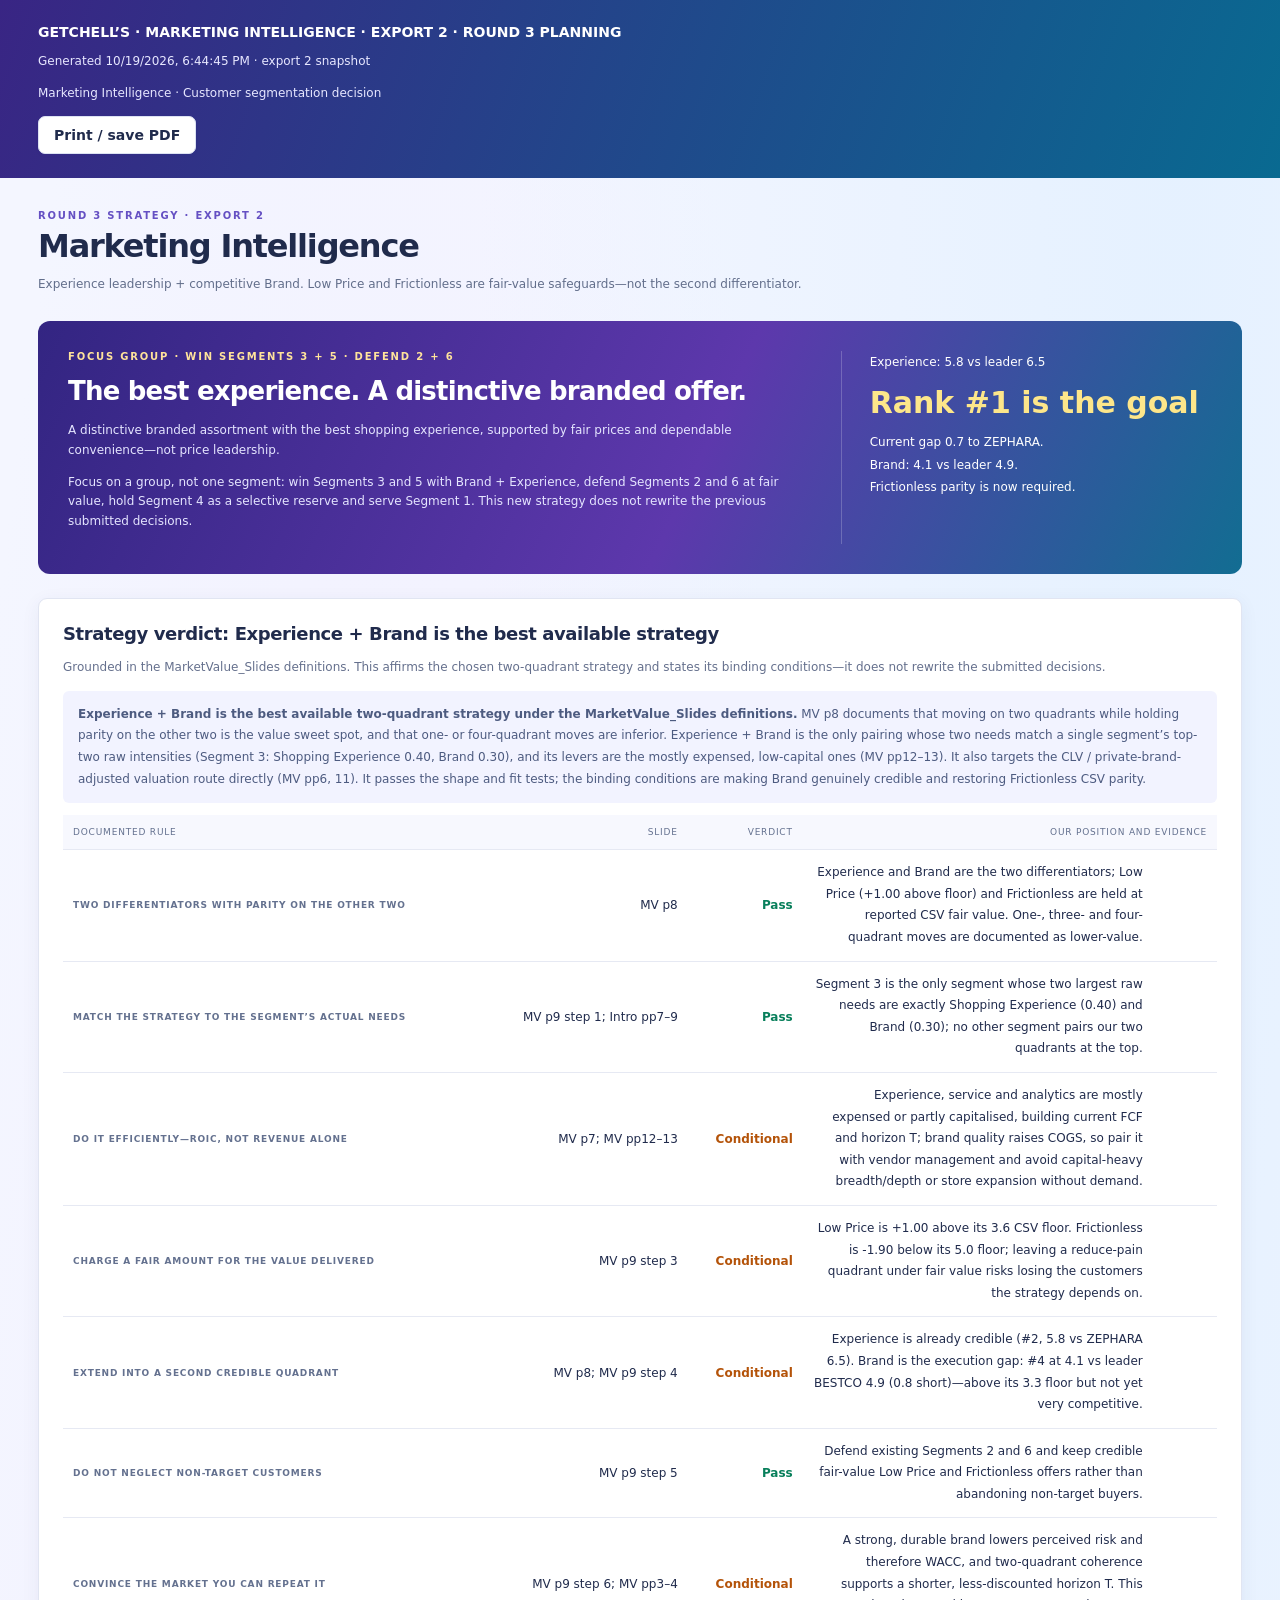
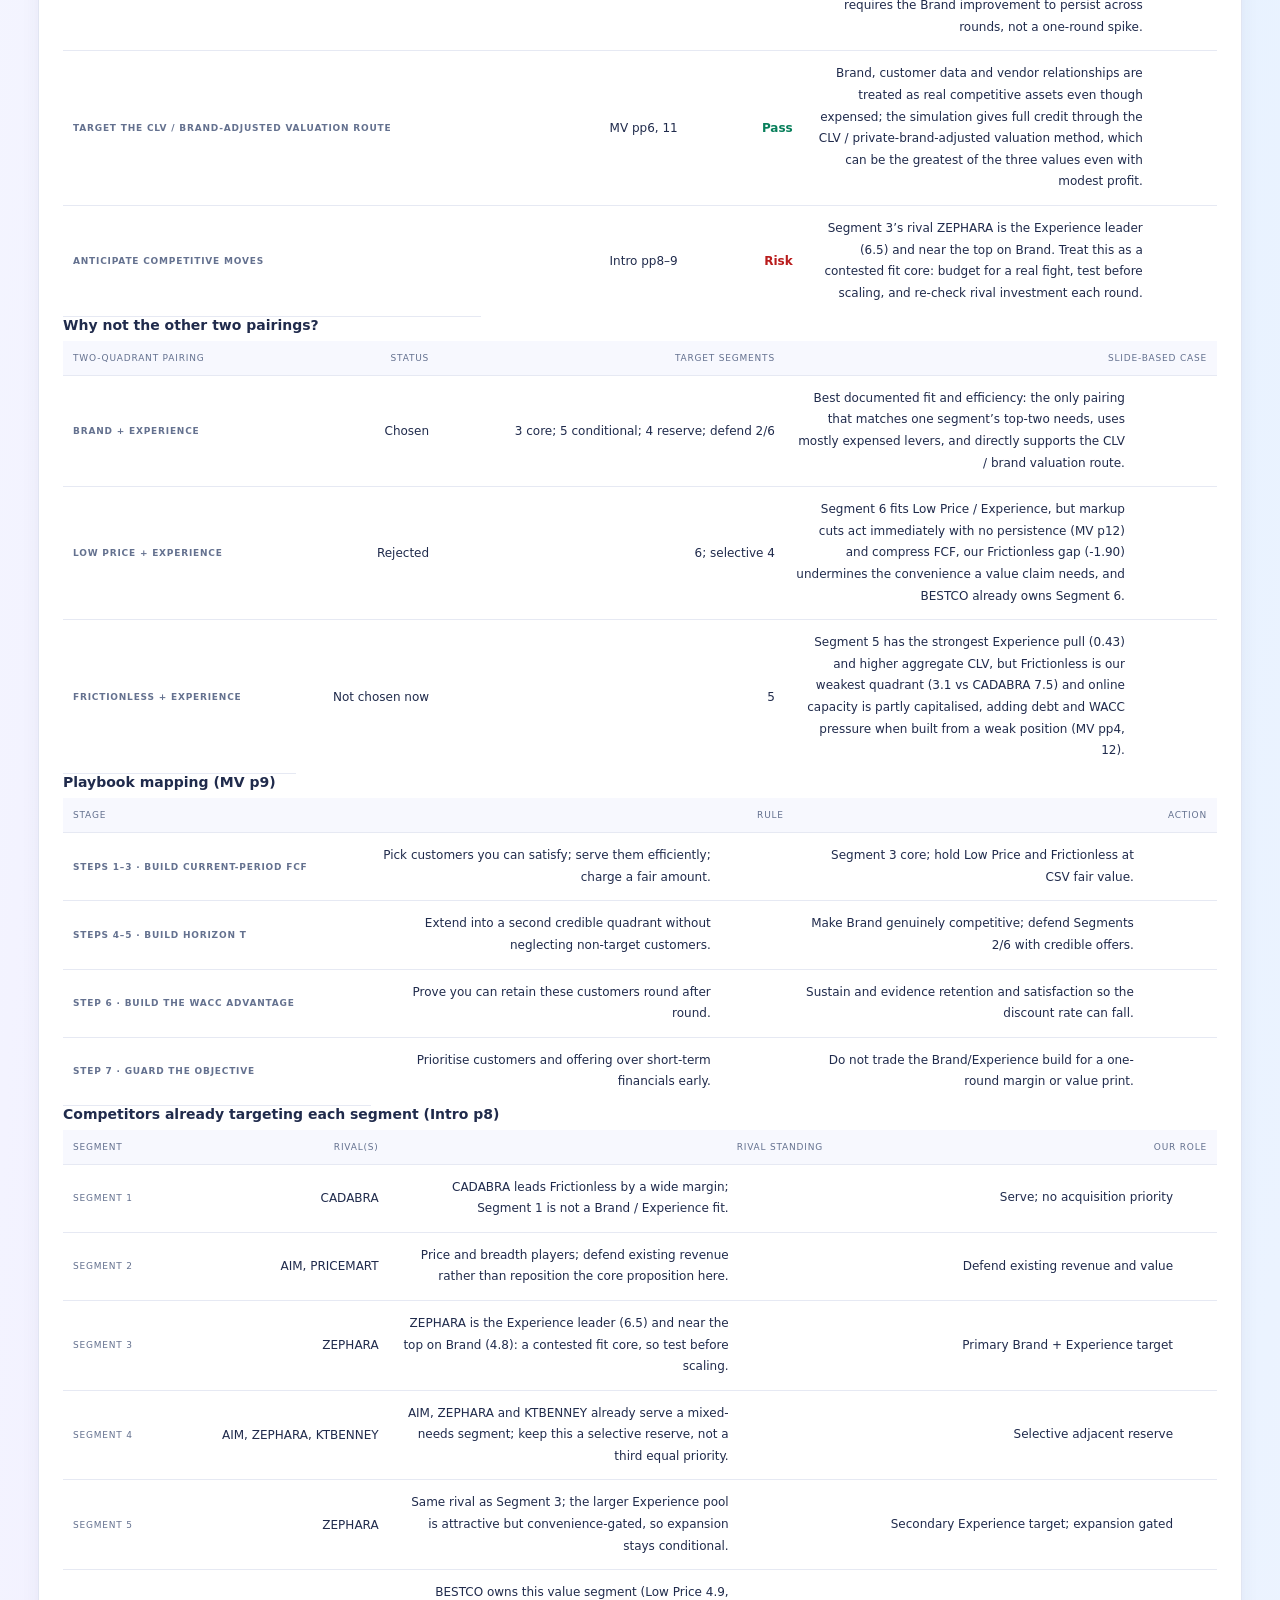
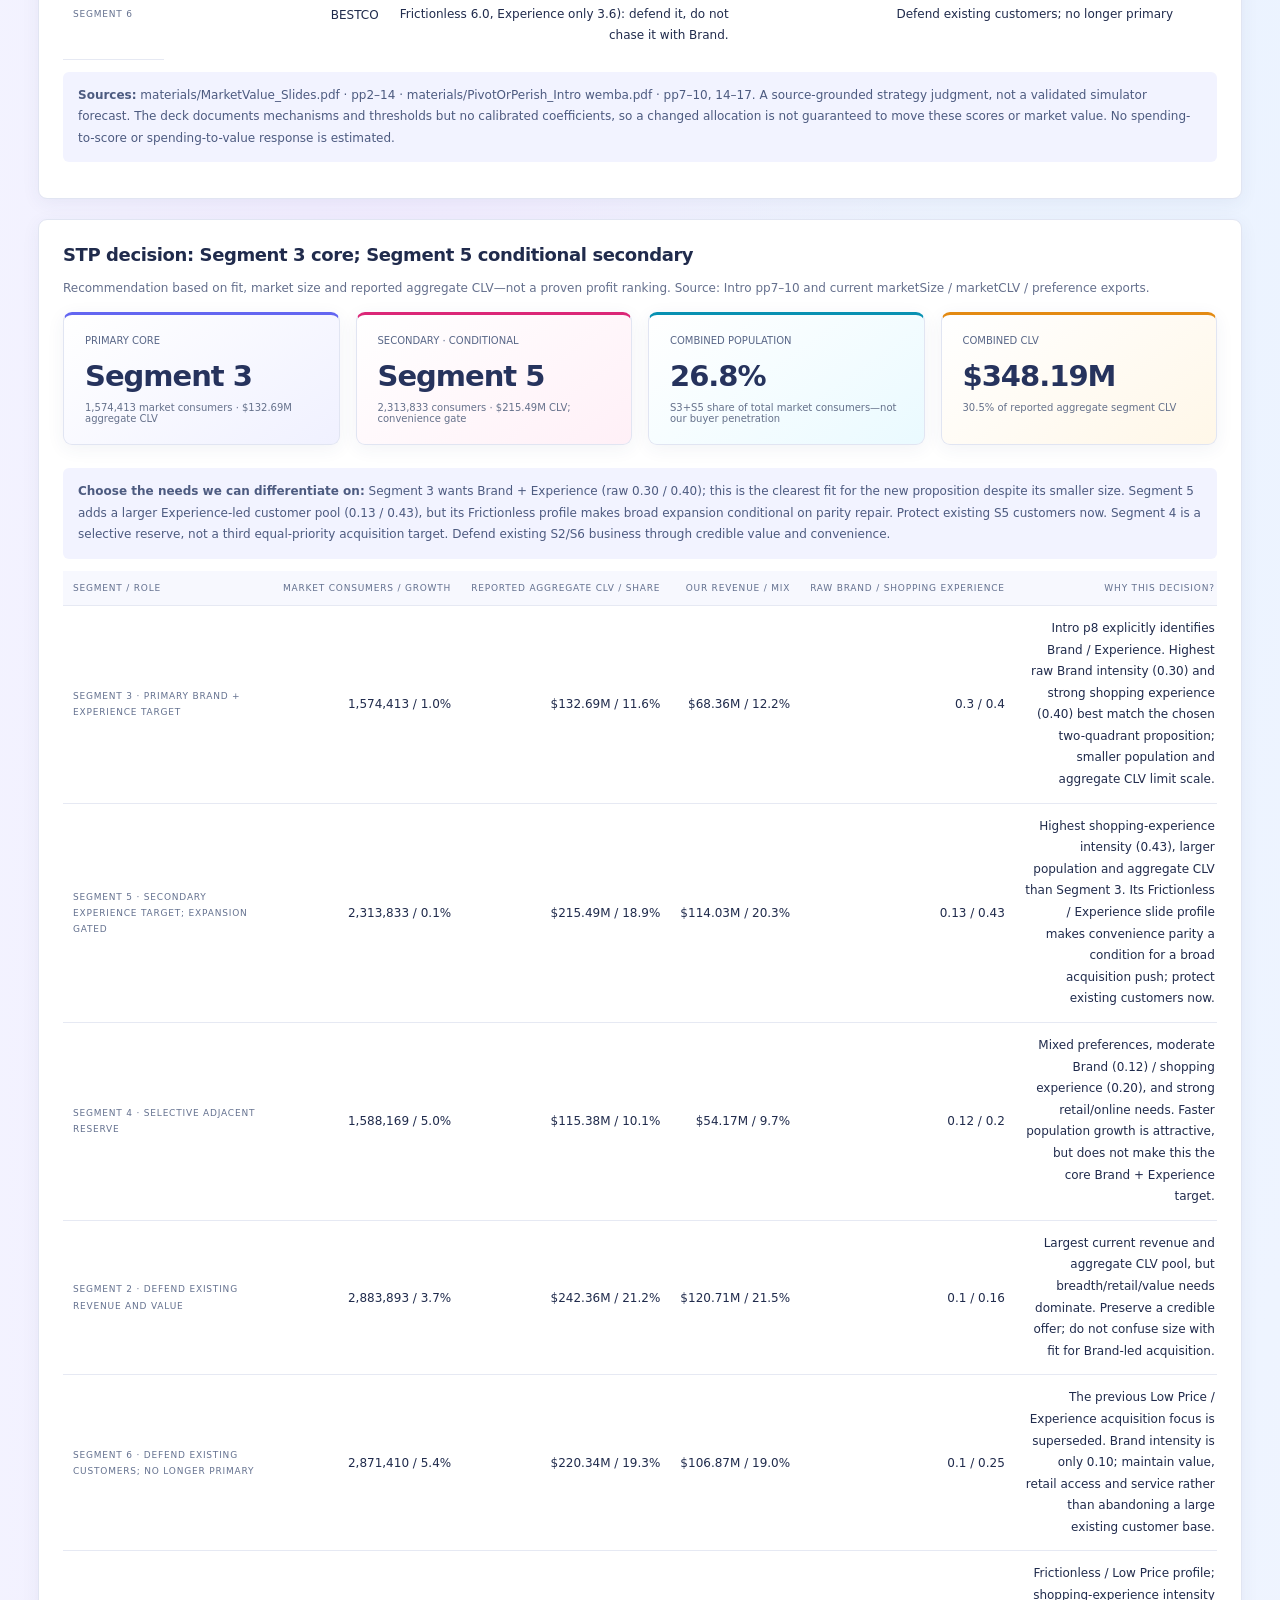
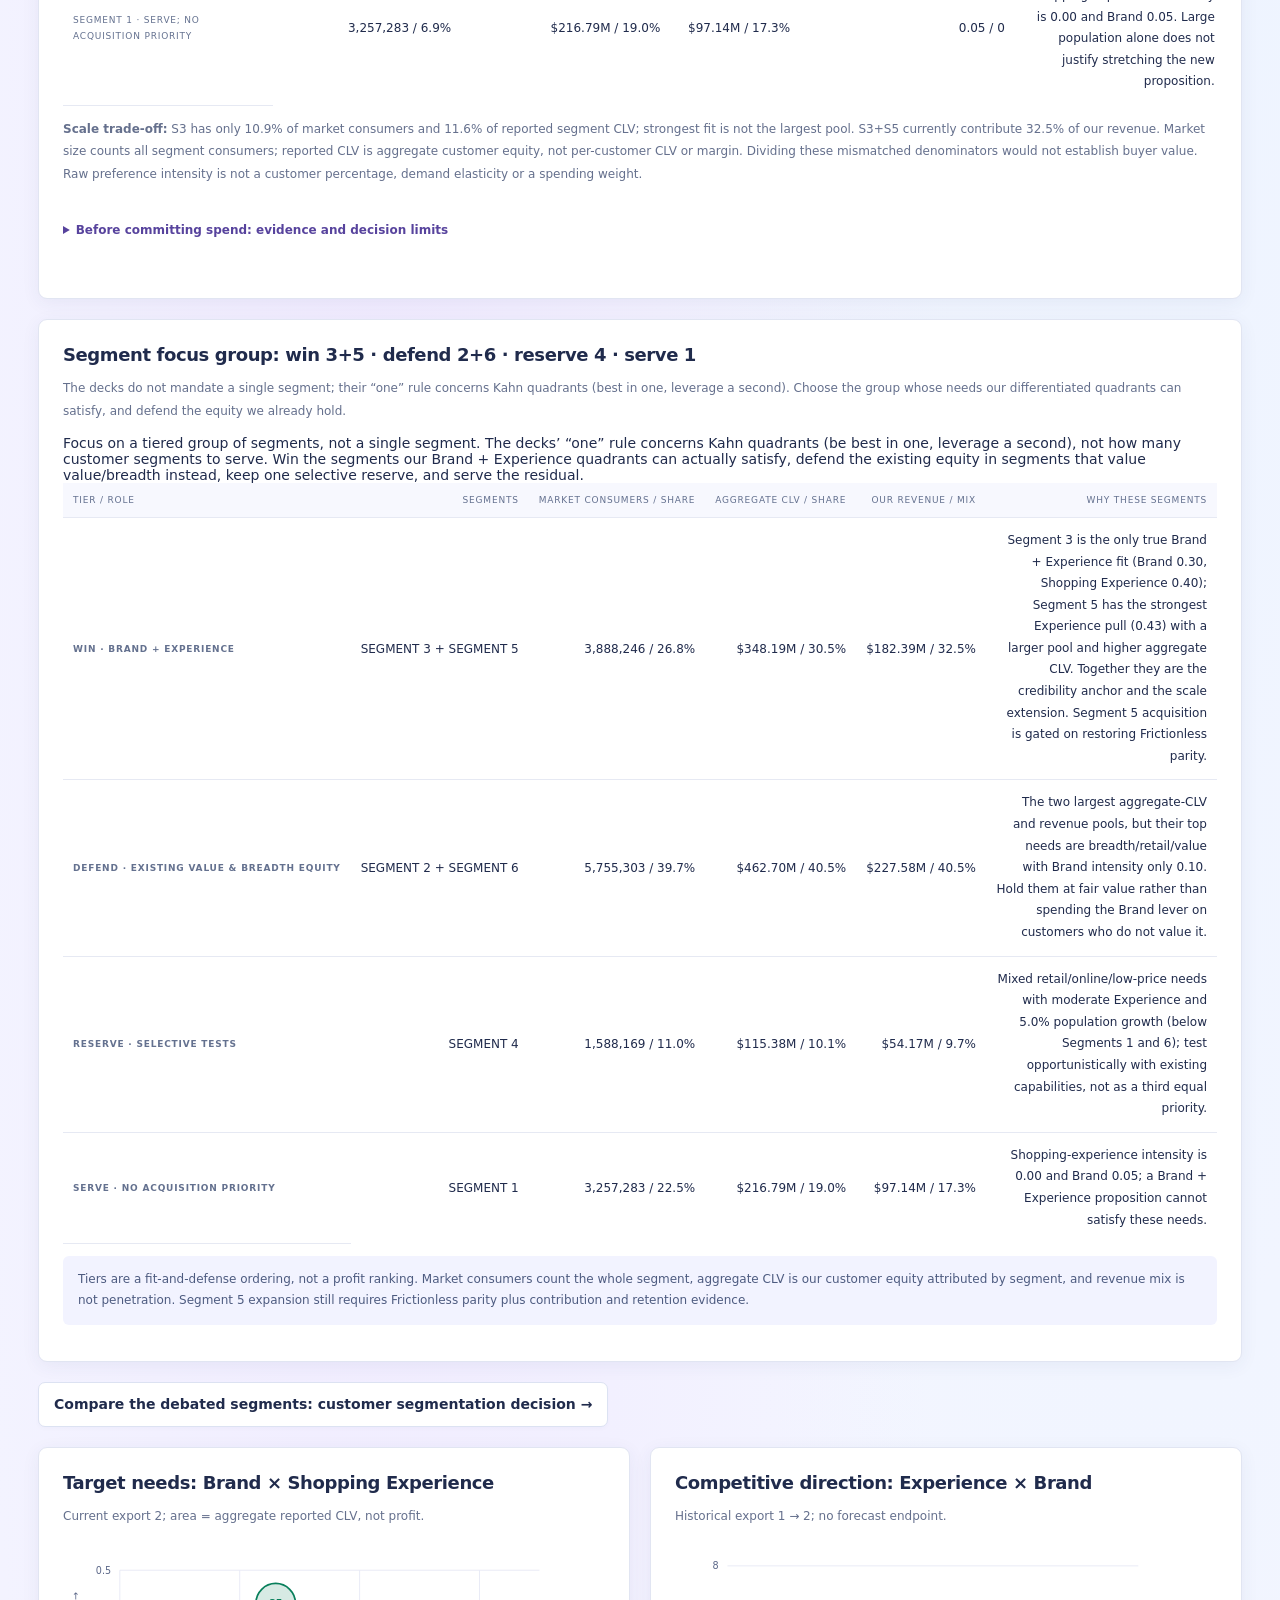
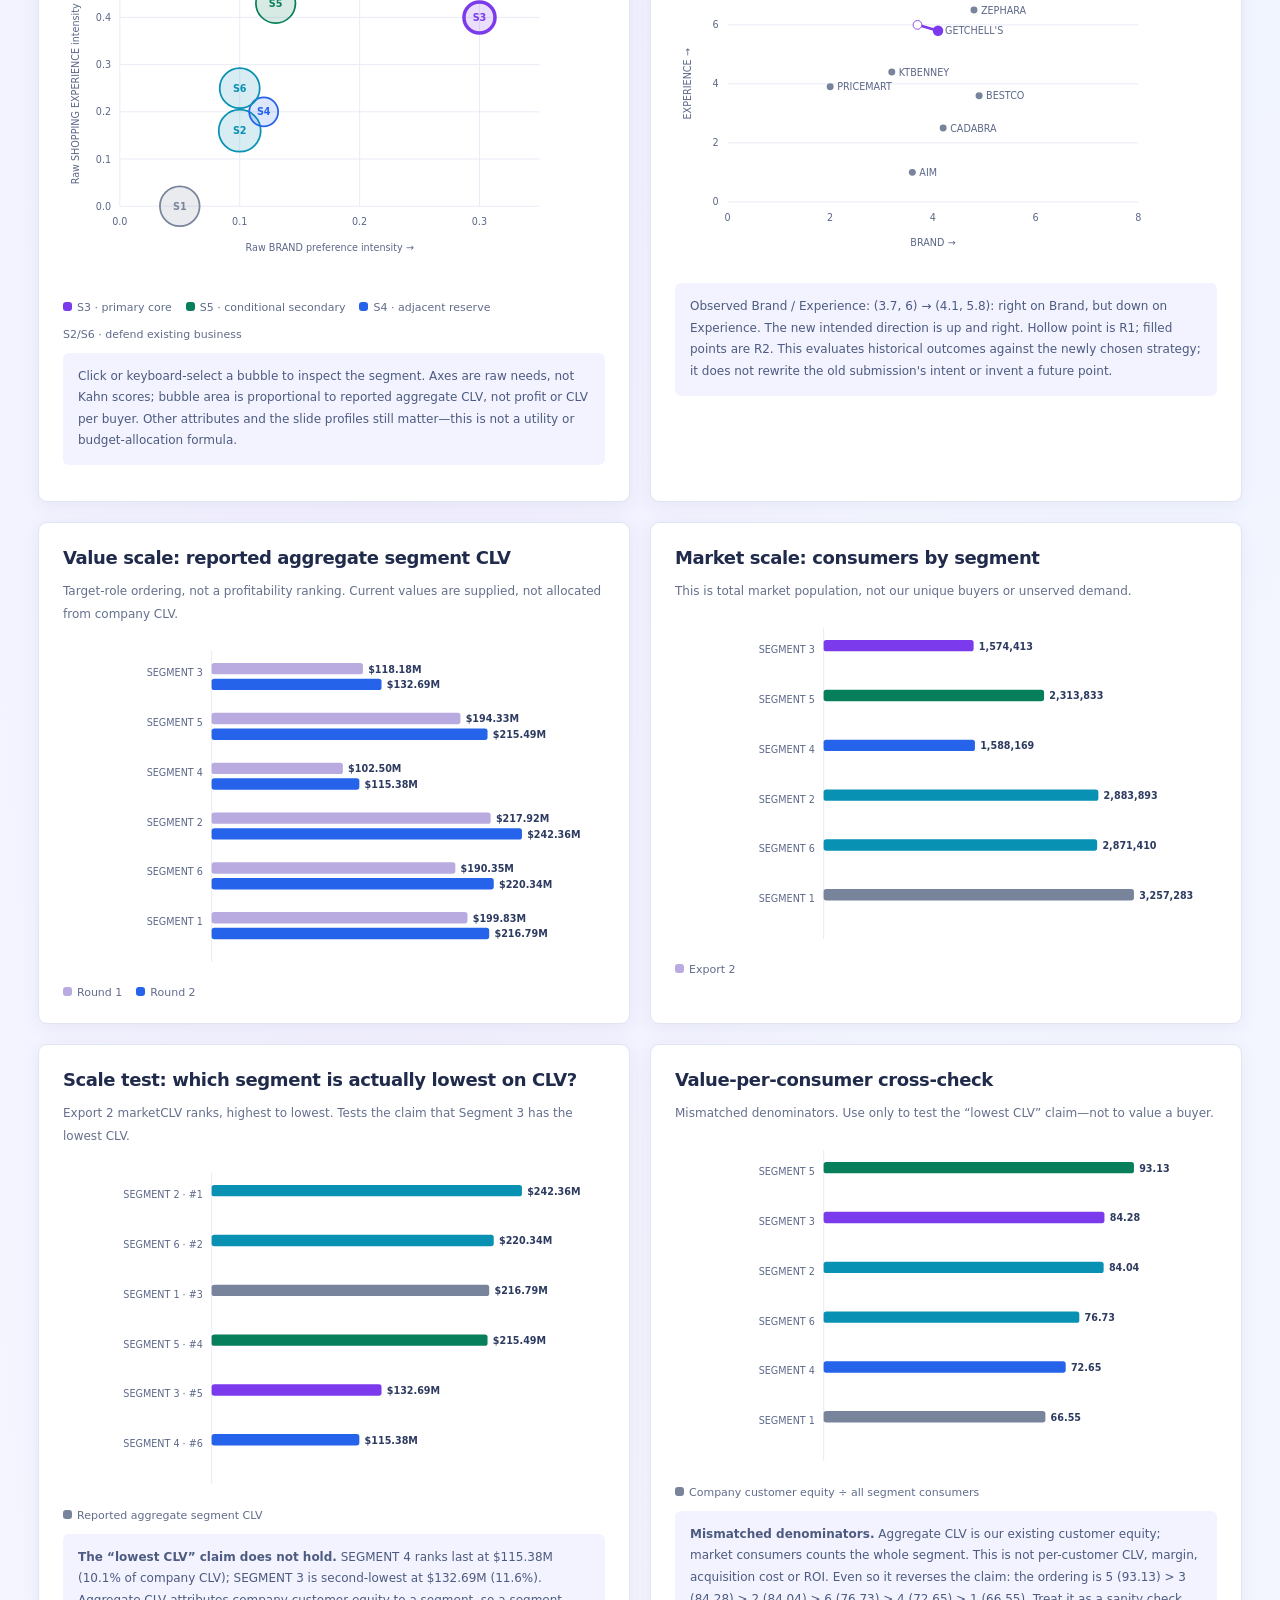
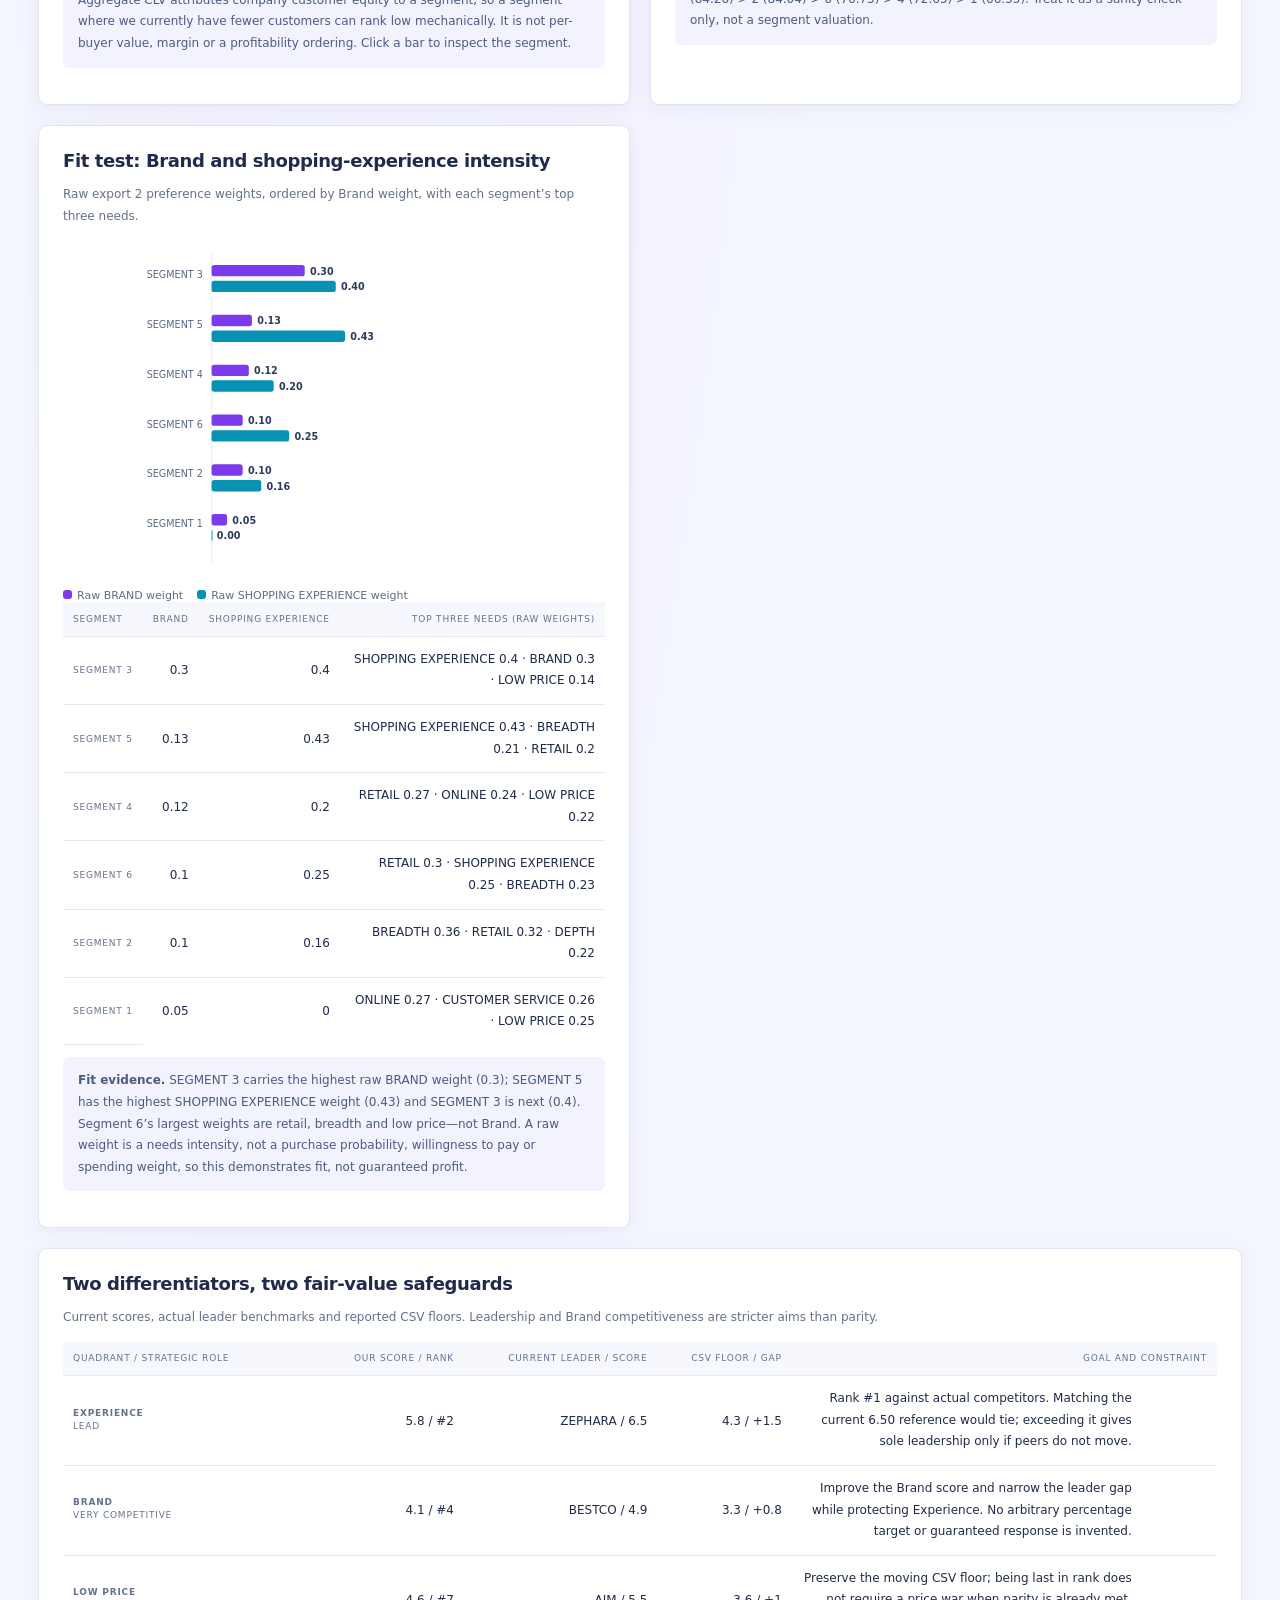
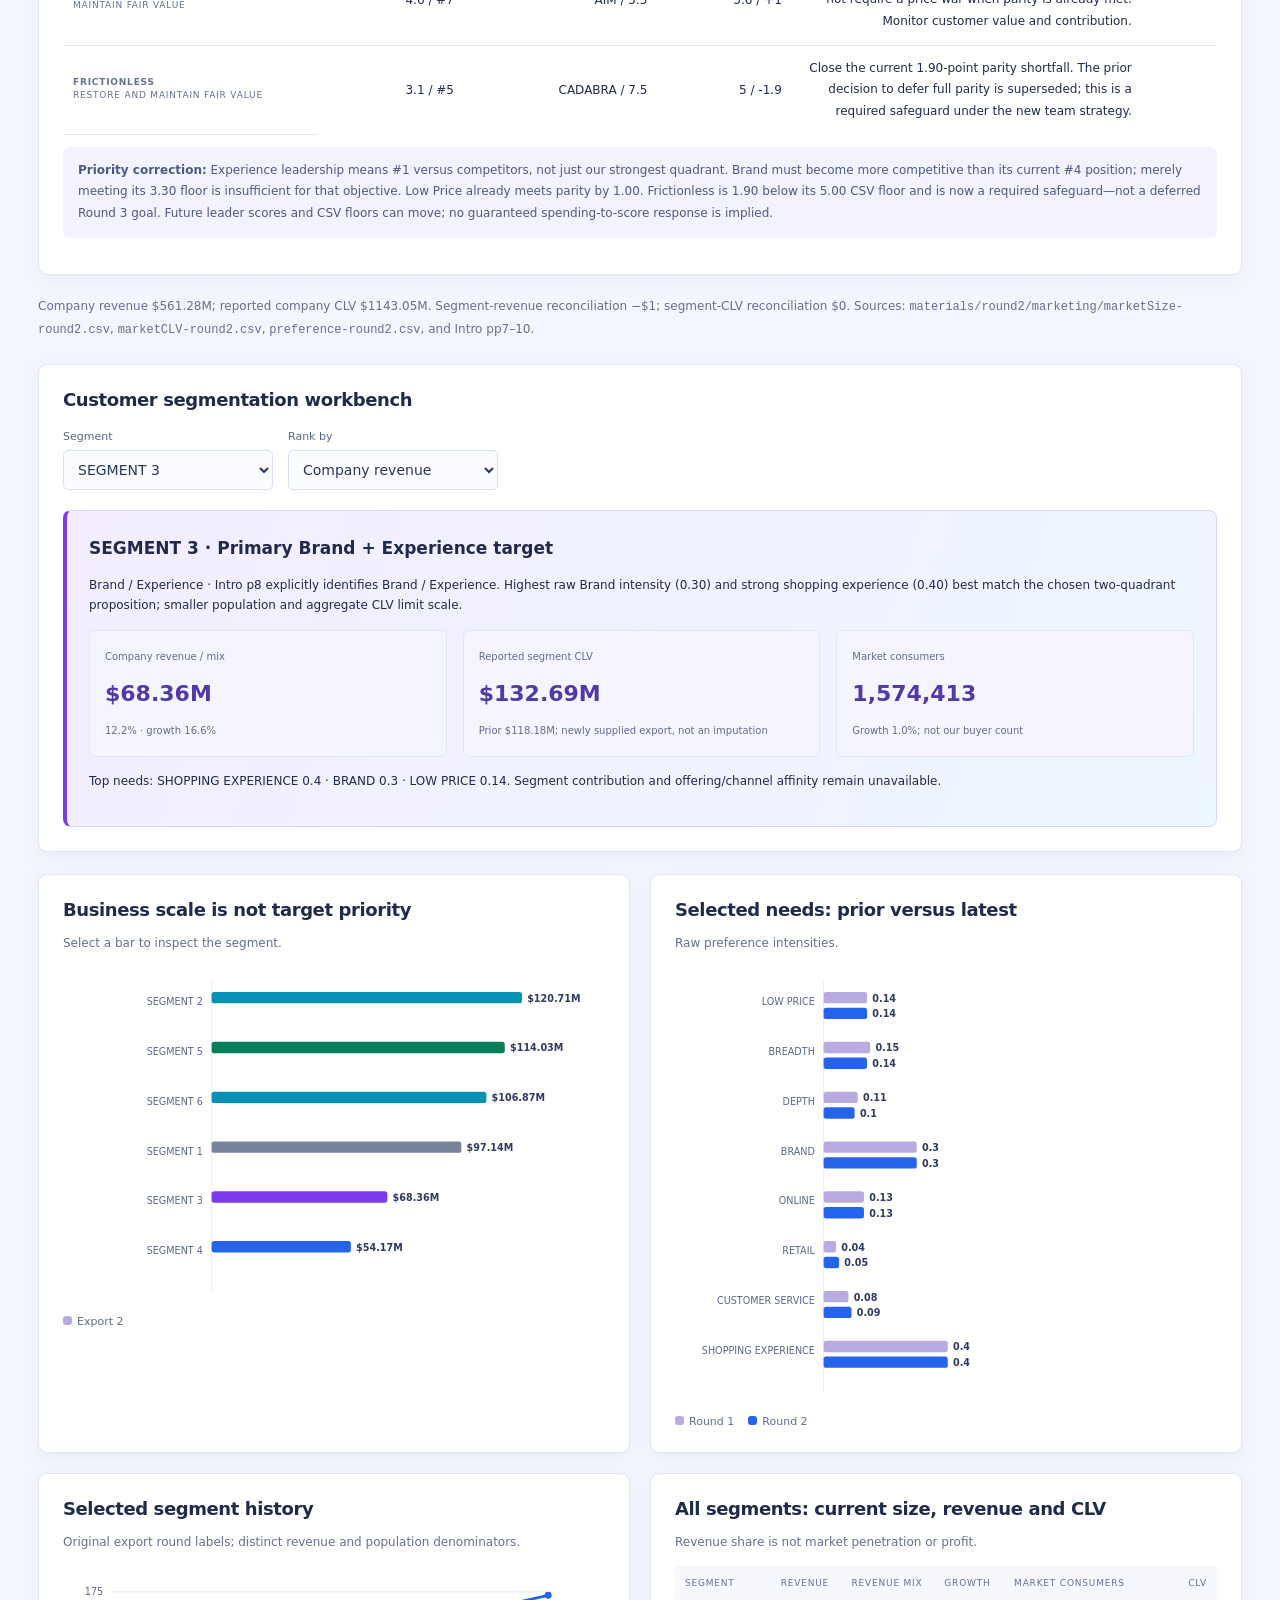
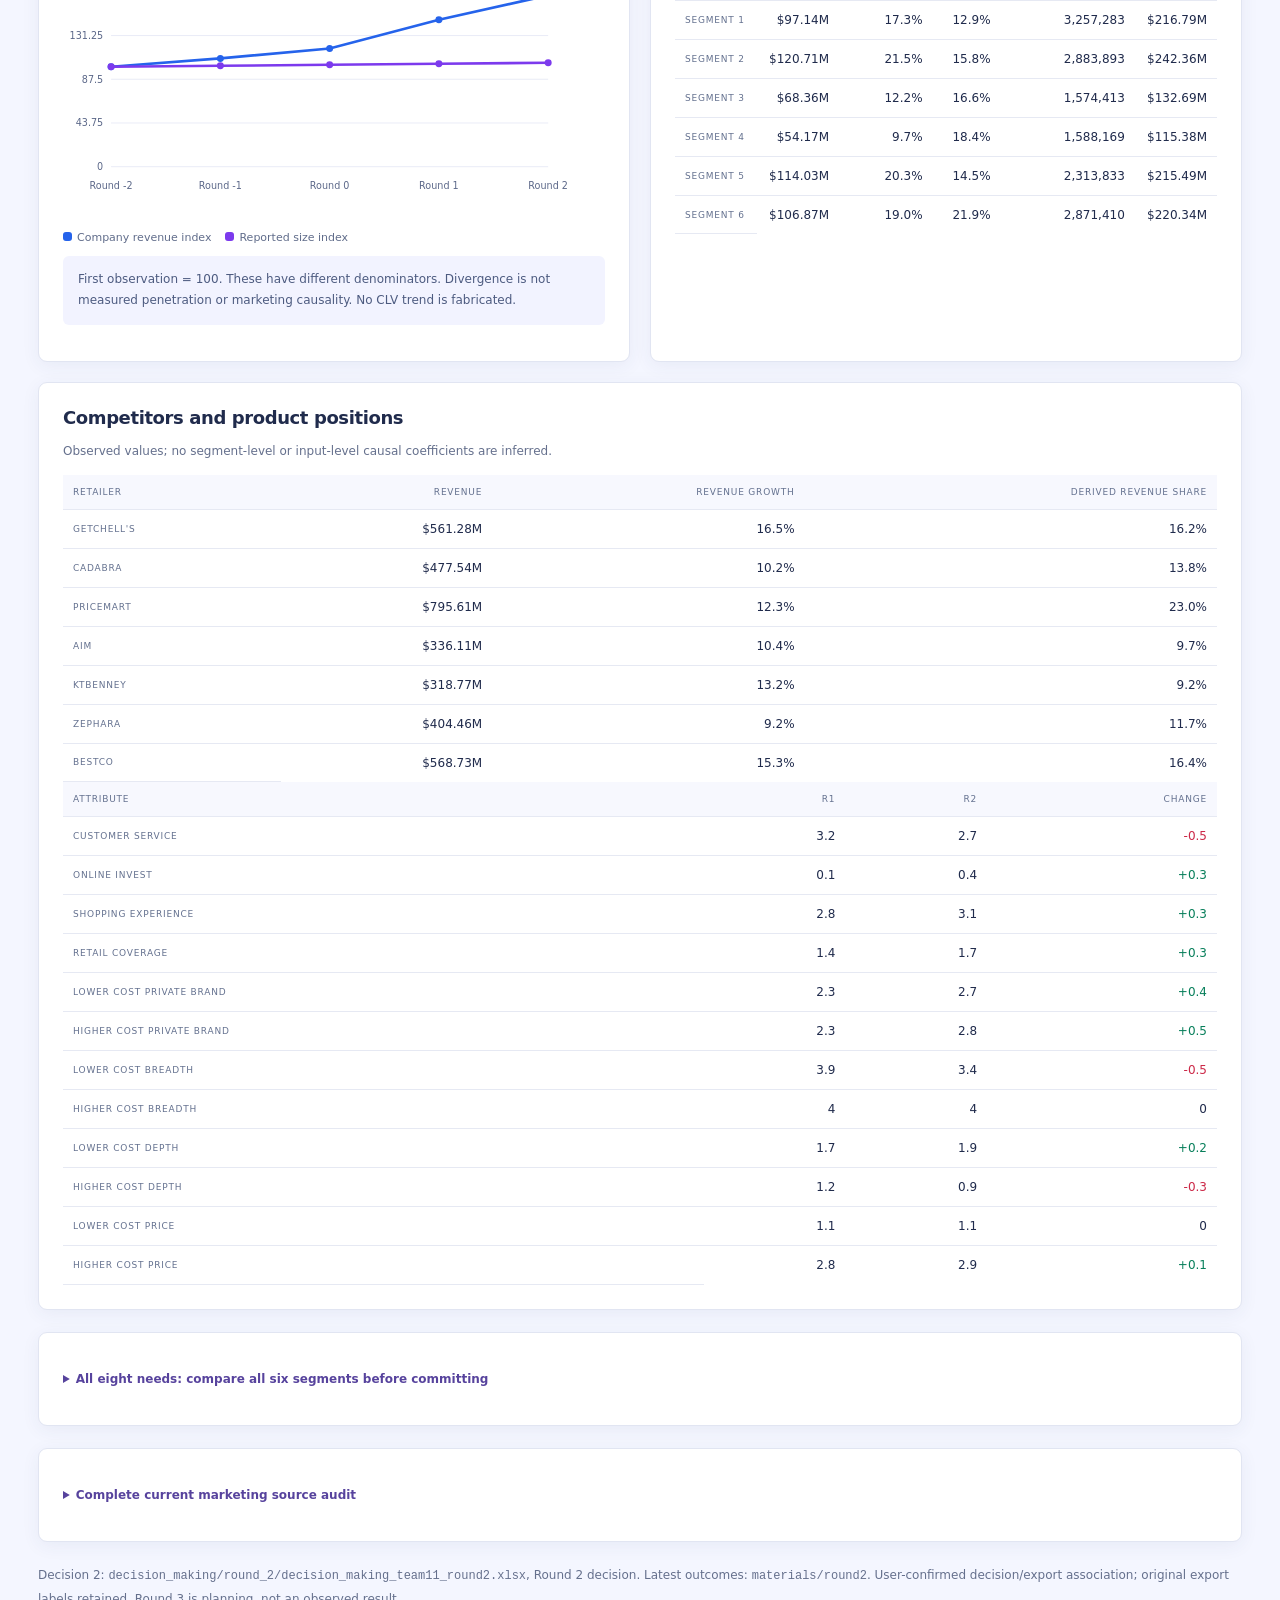
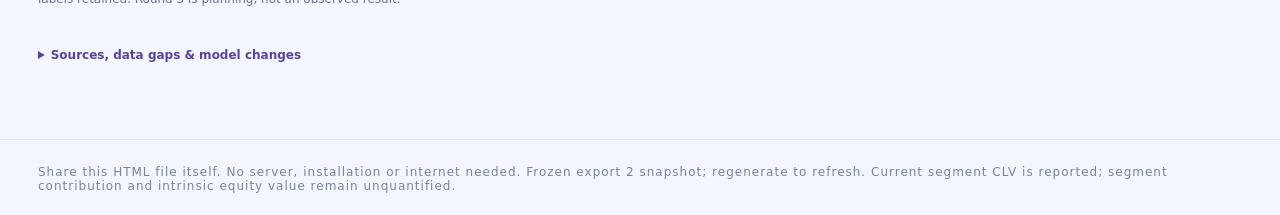
==== reports/getchells-marketing-intelligence.html @ 59a9a10f "Initial commit" ====
<!doctype html>
<html lang="en"><head><meta charset="utf-8"><meta name="viewport" content="width=device-width,initial-scale=1">
<meta http-equiv="Content-Security-Policy" content="default-src 'none'; script-src 'unsafe-inline'; style-src 'unsafe-inline'; img-src data:; connect-src 'none'">
<title>Getchell’s · Export 2 Marketing Intelligence</title><style>:root{--ink:#182e2b;--muted:#74817c;--green:#246c54;--lime:#dceba6;--line:#e3e8e2;--bg:#f5f7f3;--red:#b95142;--amber:#a16a25;--sidebar:244px}*{box-sizing:border-box}body{margin:0;background:var(--bg);color:var(--ink);font:14px 'DM Sans',system-ui,sans-serif}h1,h2,h3,.brand{font-family:Manrope,system-ui,sans-serif}h1{font-size:32px;letter-spacing:-1.2px;margin:6px 0 9px;font-weight:800}h2{font-size:18px;margin:0 0 7px;letter-spacing:-.4px}h3{font-size:14px;margin:0 0 8px}p{line-height:1.65}a{color:inherit;text-decoration:none}button,input,select{font:inherit}button,.button{cursor:pointer;border:1px solid var(--line);background:white;color:var(--ink);border-radius:7px;padding:10px 15px;font-weight:600;display:inline-flex;gap:8px;align-items:center;justify-content:center}button:hover,.button:hover{border-color:var(--green);background:#f1f7ed}button:disabled{opacity:.5;cursor:wait}.primary{background:var(--green);border-color:var(--green);color:white}.primary:hover{background:#18523e;color:white}.sidebar{width:var(--sidebar);background:#fff;position:fixed;inset:0 auto 0 0;border-right:1px solid var(--line);padding:32px 19px;display:flex;flex-direction:column;z-index:10}.brand{display:flex;align-items:center;gap:12px;font-weight:800;font-size:16px;letter-spacing:1px;padding:0 9px}.brand-icon{height:39px;width:39px;border-radius:9px;background:var(--green);color:white;font-size:27px;position:relative;text-align:center;line-height:39px}.brand-icon span{font-size:16px;position:absolute;right:2px;top:-7px;color:var(--lime)}.brand small{display:block;font-size:9px;letter-spacing:2.5px;color:var(--muted);margin-top:4px}.workspace{font-size:9px;letter-spacing:1.7px;color:#8b9690;font-weight:700;margin:50px 14px 16px}nav{display:grid;gap:7px}nav a{padding:12px 14px;font-size:12px;color:#65736c;border-radius:6px;display:flex;align-items:center;gap:12px}nav a span{font-size:18px;width:18px}nav a:hover{background:#f6f8f3}nav a.active{background:#eaf2e8;color:#27664e;font-weight:700}.sidebar-note{margin-top:auto;padding:25px 12px 15px;font-size:9px;font-weight:700;letter-spacing:1px;color:#4a6c5d}.sidebar-note p{font-size:11px;letter-spacing:0;font-weight:400;color:var(--muted)}.live-dot{display:inline-block;background:#7baa62;width:6px;height:6px;border-radius:50%;margin-right:6px}.team{border-top:1px solid var(--line);display:flex;gap:10px;padding-top:22px;align-items:center;font-size:10px;font-weight:700}.team small{display:block;font-weight:400;font-size:9px;color:var(--muted);margin-top:5px}.avatar{background:#e9eedf;border:1px solid #d9e3cd;color:#557342;display:grid;place-items:center;width:32px;height:32px;border-radius:50%;font-size:14px}main{margin-left:var(--sidebar)}.topbar{height:76px;background:#fff;border-bottom:1px solid var(--line);padding:0 38px;display:flex;justify-content:space-between;align-items:center;font-size:11px}.crumb{font-size:9px;color:var(--muted);letter-spacing:1.2px}.slash{margin:0 15px;color:#b6c0b7}.round-pill{border:1px solid var(--line);border-radius:5px;padding:8px 10px;font-size:9px;letter-spacing:1px;font-weight:600}#content{padding:32px 38px 20px;max-width:1600px;margin:auto}.eyebrow{font-size:10px;letter-spacing:1.8px;font-weight:700;color:var(--green);text-transform:uppercase}.muted,.subtitle{color:var(--muted)}.subtitle{font-size:12px;margin:0;max-width:700px;line-height:1.7}.page-head{display:flex;justify-content:space-between;align-items:center;gap:20px;margin-bottom:27px}.actions{display:flex;flex-wrap:wrap;gap:8px}.tag{font-size:9px;letter-spacing:.7px;padding:5px 8px;border:1px solid var(--line);border-radius:4px;display:inline-block;white-space:nowrap}.tag.green{background:#edf4e7;color:#4f7036;border-color:#dce8ce}.tag.amber{background:#fff5e6;color:var(--amber);border-color:#efdfc6}.tag.red{background:#fff0eb;color:var(--red);border-color:#efd6ce}.cards{display:grid;grid-template-columns:repeat(4,minmax(0,1fr));gap:16px;margin-bottom:23px}.card,.panel{background:white;border:1px solid var(--line);border-radius:9px}.card{padding:20px 21px}.card-label{font-size:10px;color:#758078;display:flex;justify-content:space-between;align-items:center;gap:6px}.card-value{font-family:Manrope,system-ui,sans-serif;font-size:29px;font-weight:700;letter-spacing:-1px;margin:13px 0 9px}.card-foot{font-size:10px;color:var(--muted)}.positive{color:var(--green)}.negative{color:var(--red)}.panel{padding:24px;margin-bottom:20px}.panel-heading{display:flex;justify-content:space-between;align-items:flex-start;gap:12px;margin-bottom:22px}.panel-heading p{font-size:11px;color:var(--muted);margin:0}.grid-2{display:grid;grid-template-columns:1.15fr 1fr;gap:20px}.grid-equal{display:grid;grid-template-columns:1fr 1fr;gap:20px}.hero{background:#203f33;border-radius:9px;color:white;display:flex;justify-content:space-between;gap:24px;padding:26px 30px;margin-bottom:24px;position:relative;overflow:hidden}.hero:after{content:'↗';font-size:170px;position:absolute;right:25px;bottom:-64px;color:#afc48710}.hero h2{font-size:23px;max-width:650px;line-height:1.45;margin:8px 0 10px}.hero p{color:#becdbf;font-size:12px;margin:0;max-width:660px}.hero .eyebrow{color:#c7dda7}.hero .button{background:#dceba6;border-color:#dceba6;align-self:center;color:#234531;z-index:1;white-space:nowrap}.matrix{display:grid;grid-template-columns:1fr 1fr;gap:10px}.quadrant{padding:19px;border:1px solid var(--line);border-radius:6px;background:#fafbf8;position:relative}.quadrant.strong{background:#eff4e8;border-color:#cfdcbb}.quadrant .q-name{font-size:10px;font-weight:700;letter-spacing:1px;color:#687762}.quadrant .q-score{font-size:30px;letter-spacing:-1px;font-family:Manrope,system-ui,sans-serif;font-weight:700;margin:13px 0 7px}.q-score small{font-size:12px;color:#90a187;letter-spacing:0}.quadrant p{font-size:10px;color:var(--muted);margin:0}.q-rank{position:absolute;top:17px;right:15px;font-size:9px;color:var(--green)}.axis-top{display:grid;grid-template-columns:1fr 1fr;text-align:center;font-size:9px;letter-spacing:1px;color:var(--muted);margin-bottom:12px}.matrix-wrap{display:grid;grid-template-columns:20px 1fr;gap:8px}.axis-side{writing-mode:vertical-rl;transform:rotate(180deg);display:flex;justify-content:space-around;font-size:8px;letter-spacing:1px;color:var(--muted)}.legend{display:flex;gap:17px;font-size:10px;color:var(--muted);margin-top:16px}.legend i{display:inline-block;width:7px;height:7px;border-radius:50%;background:var(--green);margin-right:4px}.legend i.light{background:#dceba6}.insight{padding:16px 0;border-bottom:1px solid var(--line);display:flex;gap:13px}.insight:last-child{border:0;padding-bottom:0}.insight:first-child{padding-top:0}.insight-icon{width:29px;height:29px;background:#f0f3e9;color:#678554;border-radius:6px;display:grid;place-items:center;flex-shrink:0}.insight-icon.warn{background:#fbefdf;color:var(--amber)}.insight h3{font-size:12px;margin:0 0 5px}.insight p{font-size:11px;margin:0;color:var(--muted)}table{width:100%;border-collapse:collapse;text-align:left;font-size:12px}th{font-size:9px;text-transform:uppercase;letter-spacing:.8px;color:var(--muted);font-weight:500;padding:12px 10px;border-bottom:1px solid var(--line);white-space:nowrap}td{padding:13px 10px;border-bottom:1px solid #edf0ea}tr:last-child td{border-bottom:0}.table-wrap{overflow:auto}.highlight-row td{background:#f1f6eb;font-weight:700}.bar{height:6px;border-radius:4px;background:#eaf0e3;overflow:hidden;margin:11px 0}.bar span{height:100%;display:block;background:var(--green);border-radius:4px}.bar.red span{background:var(--red)}.warning{padding:13px 16px;background:#fff8eb;border:1px solid #eedfc5;border-radius:6px;color:#8a672f;font-size:11px;line-height:1.7;margin:15px 0}.info{padding:13px 16px;background:#edf3ee;border:1px solid #dce7de;border-radius:6px;font-size:11px;color:#4b6857;line-height:1.7;margin:15px 0}.decision-layout{display:grid;grid-template-columns:minmax(0,1fr) 310px;gap:20px}.sticky{position:sticky;top:20px;align-self:start}.factor-row{display:grid;grid-template-columns:minmax(0,1fr) 135px;align-items:center;gap:12px;padding:15px 0;border-bottom:1px solid #edf0e8}.factor-row:last-child{border:0}.factor-row label{font-size:12px;font-weight:600;display:block}.factor-row small{color:var(--muted);font-size:10px;display:block;margin-top:6px}.input-wrap{position:relative}.input-wrap input{width:100%;border:1px solid #d8e0d4;border-radius:5px;background:#fbfcf9;color:var(--ink);padding:10px 30px 10px 10px;font-weight:600}.input-unit{position:absolute;right:9px;top:12px;font-size:10px;color:var(--muted);pointer-events:none}.factor-row input:focus,input:focus,select:focus{outline:2px solid #9ebc81;outline-offset:1px}.section-label{display:flex;align-items:center;gap:10px;margin-bottom:5px}.section-label span{display:grid;place-items:center;background:#eff4e8;color:#6d875b;width:25px;height:25px;border-radius:5px;font-size:11px}.small{font-size:11px}.budget-number{font-size:30px;font-family:Manrope,system-ui,sans-serif;font-weight:700;letter-spacing:-1px;margin:15px 0 8px}.budget-line{display:flex;justify-content:space-between;font-size:11px;margin:12px 0;gap:10px}.divider{border:0;border-top:1px solid var(--line);margin:18px 0}.full{width:100%}.forecast-row{display:flex;justify-content:space-between;padding:11px 0;border-bottom:1px solid var(--line);font-size:11px}.forecast-row strong{font-size:12px}.score-bars{display:grid;gap:18px}.score-bar-head{display:flex;justify-content:space-between;font-size:11px}.model-assumption{display:grid;grid-template-columns:1fr 140px;align-items:center;gap:16px;padding:15px 0;border-bottom:1px solid var(--line)}input[type=number],input[type=text],select{border:1px solid #d8e0d4;background:#fbfcf9;color:var(--ink);border-radius:5px;padding:10px;width:100%}.model-assumption p{font-size:11px;margin:4px 0;color:var(--muted)}.scenario-toolbar{display:flex;gap:10px;margin:18px 0}.scenario-toolbar input{max-width:340px}.checkbox{display:flex;align-items:center;gap:8px;font-size:11px;line-height:1.7}.checkbox input{accent-color:var(--green)}.lock-grid{display:grid;grid-template-columns:1fr 1fr;gap:9px;margin:18px 0}.optimization{border-top:3px solid var(--green)}.empty{padding:32px;text-align:center;color:var(--muted);font-size:12px}.metric-strip{display:grid;grid-template-columns:repeat(3,1fr);gap:15px;margin:18px 0}.metric-strip div{padding:16px;background:#f4f7ef;border-radius:6px}.metric-strip strong{display:block;font-size:23px;letter-spacing:-.7px;margin:8px 0}.trend{display:flex;align-items:flex-end;gap:12px;height:100px;margin:20px 0 10px}.trend-column{flex:1;display:flex;flex-direction:column;align-items:center;gap:7px;font-size:10px;color:var(--muted)}.trend-column .column{background:#d7e4c6;border-radius:4px 4px 0 0;width:100%;max-width:70px}.trend-column:last-child .column{background:var(--green)}details{font-size:11px;color:var(--muted);line-height:1.7}summary{cursor:pointer;color:var(--ink);font-weight:600}pre{white-space:pre-wrap;font-size:11px;line-height:1.8;background:#f5f7f1;padding:15px;border-radius:5px;overflow:auto}.file-list{padding:0;list-style:none}.file-list li{border-bottom:1px solid var(--line);padding:11px 0;font-family:monospace;font-size:11px;overflow-wrap:anywhere}.loading{padding:80px;text-align:center}.error-box{padding:20px;border:1px solid #edcfc6;background:#fff0e9;border-radius:8px;color:var(--red)}footer{padding:25px 38px;border-top:1px solid var(--line);display:flex;justify-content:space-between;color:#8a958c;font-size:8px;letter-spacing:1px;gap:20px;margin-top:20px}footer span{letter-spacing:0;font-size:10px}#notice:empty{display:none}#notice{position:fixed;right:24px;bottom:24px;max-width:460px;z-index:30;border-radius:8px;background:#234d3b;color:white;padding:15px 22px;box-shadow:0 8px 30px #1232;font-size:12px}.pill-row{display:flex;gap:8px;flex-wrap:wrap;margin:14px 0}.number{font-variant-numeric:tabular-nums}.danger-text{color:var(--red)}.forecast-label{font-size:9px;letter-spacing:1px;color:var(--amber);text-transform:uppercase}.mini-chart{display:flex;gap:3px;align-items:flex-end;height:28px}.mini-chart span{width:7px;background:#c7d9ae;border-radius:2px}.mini-chart span:last-child{background:#4c8055}button:focus-visible,a:focus-visible{outline:2px solid #89a96d;outline-offset:3px}
@media(min-width:1500px){#content{padding-top:40px}.card{padding:25px}.card-value{font-size:34px}}@media(max-width:1150px){:root{--sidebar:210px}.sidebar{padding:26px 12px}.brand{font-size:14px}.topbar{padding:0 24px}#content{padding:25px 24px}.cards{gap:10px}.card{padding:17px 14px}.card-value{font-size:25px}.decision-layout{grid-template-columns:minmax(0,1fr) 275px}.grid-2{grid-template-columns:1fr 1fr}.hero h2{font-size:20px}}@media(max-width:900px){:root{--sidebar:70px}.sidebar{padding:24px 8px}.brand{padding:0 7px}.brand>span:last-child,.workspace,.sidebar-note,.team,nav a:not(.active){font-size:0}.brand-icon{flex-shrink:0}.workspace{margin:25px 0 0}nav a{font-size:0!important;justify-content:center;padding:13px}nav a span{font-size:20px}.sidebar-note,.team{display:none}.cards{grid-template-columns:1fr 1fr}.grid-2,.grid-equal{grid-template-columns:1fr}.decision-layout{grid-template-columns:1fr}.sticky{position:static}.hero{flex-direction:column}.hero .button{align-self:flex-start}.page-head{align-items:flex-start}.page-head h1{font-size:27px}}@media(max-width:550px){.topbar{padding:0 15px;height:62px}.round-pill{font-size:7px}.crumb,.slash{display:none}#content{padding:23px 15px}.page-head{flex-direction:column;gap:15px}.cards{gap:8px}.card{padding:15px 12px}.card-value{font-size:24px}.card-label{font-size:9px}.card-foot{font-size:9px}.panel{padding:18px}.hero{padding:23px}.matrix .quadrant{padding:16px 10px}.q-rank{position:static;margin-top:7px}.q-name{font-size:9px!important}.factor-row{grid-template-columns:1fr 110px}.metric-strip{grid-template-columns:1fr}.model-assumption{grid-template-columns:1fr 85px}.scenario-toolbar{flex-wrap:wrap}footer{padding:22px 15px;flex-direction:column}.lock-grid{grid-template-columns:1fr}}

/* Presentation-only theme. Semantic positive/negative colors remain green/red. */
:root{--ink:#202b4c;--muted:#626e8b;--green:#087f5b;--lime:#fde68a;--line:#e1e6f4;--bg:#f4f6ff;--red:#cc2948;--amber:#98600d;--accent:#5b3ee4;--accent-blue:#2563eb;--accent-cyan:#0891b2}
body{background:radial-gradient(ellipse at 92% 0%,#e5f1ff 0,transparent 42%),radial-gradient(ellipse at 30% 35%,#f0eaff 0,transparent 45%),var(--bg);color:var(--ink)}
.sidebar{background:linear-gradient(165deg,#1c2454 0%,#14213e 65%,#172b49 100%);border-right-color:#283765;box-shadow:6px 0 28px #1e235010;color:#f7f8ff}
.brand{color:#fff}.brand small{color:#c5d1f0}.brand-icon{background:linear-gradient(135deg,#7c3aed,#2563eb 70%,#0891b2);box-shadow:0 5px 18px #13173550}.brand-icon span{color:#fde68a}.workspace{color:#adbde4}
.sidebar nav a{color:#c7d2ec;border:1px solid transparent}.sidebar nav a span{color:#a8c4ff}.sidebar nav a:hover{background:#ffffff0e;color:white}.sidebar nav a.active{color:white;background:linear-gradient(110deg,#6545df,#3c64d9);border-color:#8997ff75;box-shadow:0 4px 14px #060e242c}.sidebar nav a.active span{color:#fff}
.sidebar-note{color:#c0e7ff}.sidebar-note p,.team small{color:#aebedf}.team{border-top-color:#ffffff20;color:#edf2ff}.avatar{background:#344170;border-color:#6074aa;color:#f5e6ff}.sidebar .live-dot{background:#41dfb2;box-shadow:0 0 0 3px #41dfb21a}
.topbar{background:linear-gradient(100deg,#ffffff,#f0f4ff);border-bottom-color:#dde4f8}.crumb{color:#65769b}.round-pill{background:#edf1ff;border-color:#d3dcfc;color:#43509a}.round-pill .live-dot{background:#0b9b78}.eyebrow{color:#6550c3}
.panel,.card{border-color:#e1e5f2;box-shadow:0 4px 18px #343b7410}.panel{background:#ffffff}.cards>.card{position:relative;overflow:hidden;border-top:3px solid #6366f1;background:linear-gradient(145deg,#fff,#f0f1ff)}.cards>.card:nth-child(4n+2){border-top-color:#db2777;background:linear-gradient(145deg,#fff,#fff0f7)}.cards>.card:nth-child(4n+3){border-top-color:#0891b2;background:linear-gradient(145deg,#fff,#eafaff)}.cards>.card:nth-child(4n){border-top-color:#e38a12;background:linear-gradient(145deg,#fff,#fff7e8)}.card-value:not(.positive):not(.negative){color:#26335d}.card-label{color:#586687}.card-foot{color:#65718b}
button,.button{border-color:#dce2f2;box-shadow:0 2px 4px #2b347606}button:hover,.button:hover{background:#eef0ff;border-color:#9a9ae8;color:#4437a3}.primary{background:linear-gradient(110deg,#6843dc,#3264dc);border-color:#5c50d5;color:white;box-shadow:0 4px 12px #5b3ee423}.primary:hover{background:linear-gradient(110deg,#5632c5,#2653c8);border-color:#5943c1;color:white}button:focus-visible,a:focus-visible{outline-color:#7551e8}input:focus,select:focus{outline-color:#9a8de9}
.hero{background:linear-gradient(115deg,#352c87 0%,#5936a9 45%,#116d91 100%);box-shadow:0 9px 24px #4c3c9a22}.hero .eyebrow{color:#f5d898}.hero h2{color:#fff}.hero p{color:#e2e5ff}.hero .button{background:#fde68a;border-color:#fce095;color:#3c3267}.hero .button:hover{background:#fff0ae}.hero:after{color:#b2dfff15}
.tag{background:#f7f8fe;border-color:#dce2f2;color:#5d6b88}.tag.green{background:#e6f8ef;border-color:#bce7d0;color:#086946}.tag.amber{background:#fff3dd;border-color:#efdaad;color:#8a560c}.tag.red{background:#fff0f3;border-color:#efc4cd;color:#b12240}
.info{background:#eef2ff;border-color:#d6dffc;color:#43557f}.warning{background:#fff5e5;border-color:#eed5a5;color:#805416}.error-box{background:#fff0f3;border-color:#edb9c8;color:#ac2442}.positive{color:var(--green)}.negative,.danger-text{color:var(--red)}
.bar{background:#edf0fa}.bar span{background:linear-gradient(90deg,#7160df,#398dd1)}.bar.red span{background:linear-gradient(90deg,#db3860,#c12444)}
.quadrant{background:#f5f7ff;border-color:#e0e5f6}.quadrant.strong{background:linear-gradient(140deg,#f1ecff,#edf4ff);border-color:#d3c9f4}.quadrant:nth-child(2){background:linear-gradient(140deg,#fff0f7,#f4efff);border-color:#eed4e4}.quadrant:nth-child(3){background:#fff8eb;border-color:#f1e2c4}.quadrant:nth-child(4){background:#eefaFF;border-color:#cfeaf3}.quadrant .q-name{color:#596185}.quadrant .q-score{color:#29365e}.q-score small{color:#8592ad}.q-rank{color:#6340bf}
table thead{background:#f7f8fe}th{color:#64718f}.highlight-row td{background:#eef1ff}.section-label span{background:#eee9ff;color:#6e45c8}.insight-icon{background:#ebeaff;color:#6c4aca}.insight-icon.warn{background:#fff0d9;color:#a76b12}.input-wrap input,input[type=number],input[type=text],select{border-color:#d9e0f2;background:#fbfcff;color:#273757}.factor-row{border-bottom-color:#e9edf8}
.marketing-context,.segment-alignment{border-top-color:#6366f1}.marketing-eyebrow{color:#6650c3}.marketing-mini-grid>div{background:linear-gradient(135deg,#f4efff,#eef5ff);border-color:#dcdcf3}.marketing-mini-grid strong{color:#5741a8}.marketing-own{background:#eeebff}
.marketing-chart-grid>.marketing-chart-panel:nth-child(1){border-top:3px solid #7c3aed}.marketing-chart-grid>.marketing-chart-panel:nth-child(2){border-top:3px solid #2563eb}.marketing-chart-grid>.marketing-chart-panel:nth-child(3){border-top:3px solid #0891b2}.marketing-chart-grid>.marketing-chart-panel:nth-child(4){border-top:3px solid #db2777}.marketing-chart-panel{box-shadow:0 5px 20px #343d7510}.marketing-segment-chip.selected{background:#eee9ff;border-color:#9a83e3;color:#5834aa}.marketing-decision-brief{background:linear-gradient(115deg,#f3eeff,#eef7ff);border-color:#d8d5f3;border-left-color:#7954dc}.marketing-brief-facts strong{color:#5437a6}.marketing-brief-facts span{color:#687195}.marketing-chart-takeaway{background:#f0f2ff;color:#506080}.marketing-analysis-svg .chart-grid{stroke:#e6e9f5}.marketing-analysis-svg .chart-tick{fill:#6b7692}.marketing-analysis-svg .chart-axis-label{fill:#5c6889}.marketing-analysis-svg .chart-value,.marketing-analysis-svg .chart-segment-label{fill:#344262}.marketing-chart-target.is-selected circle{stroke:#45318a}.marketing-analysis-svg .chart-parity{stroke:#a9a9ca}
.marketing-analysis-svg polyline[stroke="#84916e"]{stroke:#7c3aed}.marketing-analysis-svg circle[fill="#84916e"],.marketing-line-legend i[style*="#84916e"]{fill:#7c3aed;background:#7c3aed!important}.marketing-analysis-svg polyline[stroke="#246c54"]{stroke:#059669}.marketing-analysis-svg circle[fill="#246c54"],.marketing-line-legend i[style*="#246c54"]{fill:#059669;background:#059669!important}.marketing-analysis-svg polyline[stroke="#aa7b30"]{stroke:#d97706}.marketing-analysis-svg circle[fill="#aa7b30"],.marketing-line-legend i[style*="#aa7b30"]{fill:#d97706;background:#d97706!important}
.assortment-recommendation{border-top-color:#7250d4!important}.recommendation-eyebrow{color:#6b45b5}.recommendation-threshold{background:linear-gradient(110deg,#f2ecff,#eef5ff);border-color:#d7d7f1}.recommendation-basis{color:#6b7691}.assortment-control input[type=range]{accent-color:#7350d8}.readiness{border-top-color:#d18a28!important}.readiness-known>div{background:#f3f5ff;border-color:#dce2f4}.readiness-known strong{color:#384378}.readiness-balance{background:#edf3ff;border-color:#d3def4}.readiness-jump{background:#5f46cf!important;border-color:#5f46cf!important}.readiness-note{background:#f4f5fb;border-left-color:#9395d8}
.chat-avatar{background:linear-gradient(135deg,#7951d8,#3671da)}.chat-avatar span{background:#fde68a;color:#4c367b}.user-message{background:linear-gradient(120deg,#eeebff,#edf5ff);border-color:#d8d8f3}.message-label{color:#6950b9}.assistant-message{border-color:#e1e4f3}.chat-prompts button{background:#f8f7ff}.chat-page-link{color:#6142be}.chat-transcript{background:#fcfcff}.chat-compose textarea{background:#fafbff;border-color:#dce1f2}.chat-pending{color:#6d49c8}
.metric-strip div{background:linear-gradient(135deg,#f0ebff,#eef6ff)}.trend-column .column{background:#ccc3ef}.trend-column:last-child .column{background:linear-gradient(#8060d8,#477cdb)}pre{background:#f5f6ff;color:#46537b}.optimization{border-top-color:#7c3aed}#notice{background:linear-gradient(110deg,#5435a2,#285f97);box-shadow:0 8px 25px #33286625}footer{border-top-color:#dfe4f3;color:#77829b}
body.offline-assortment header{background:linear-gradient(115deg,#352c87,#5936a9 48%,#116d91);color:white}body.offline-assortment header p{color:#e4e7ff}body.offline-assortment .badge{border-color:#b9a5eb;color:#fff0b6}body.offline-assortment .snapshot{background:linear-gradient(115deg,#fff,#f3f1ff)}body.offline-assortment .snapshot-metric strong{color:#5940af}body.offline-assortment .eyebrow.dark{color:#6c48bd}body.offline-assortment input[type=range]{accent-color:#7350d8}
@media print{body{background:white!important}.sidebar{box-shadow:none}.panel,.card{box-shadow:none}.hero,body.offline-assortment header{background:white;color:#25345c;border-bottom:3px solid #7450cb}.hero h2,.hero p,body.offline-assortment header p{color:#25345c}.hero .eyebrow{color:#6e45ba}body.offline-assortment .badge{color:#4a3a80}}
.marketing-analysis-svg rect[fill-opacity="0.5"]{fill-opacity:.78}.marketing-composition-svg rect[fill-opacity="0.65"]{fill-opacity:.88}

/* Round review workspace: observed evidence first, conditional model second. */
#impact-results .cards{grid-template-columns:repeat(2,minmax(0,1fr));gap:10px}#impact-results .card-value{font-size:25px;overflow-wrap:anywhere}#impact-results .card{min-width:0}#current-budget-summary{margin-top:18px}#current-budget{margin:8px 0 12px}
.review-kahn .partial-score-label{display:inline-block;font-size:10px;vertical-align:middle;letter-spacing:.3px;background:#fff0ce;color:#795406;padding:4px 6px;border-radius:4px}#brand-prediction-note{border-left:3px solid #c68c1a}
.budget-heading{display:flex;justify-content:space-between;align-items:baseline;gap:16px;flex-wrap:wrap;margin-bottom:16px}.budget-heading h2{margin:0}.budget-heading span{font-size:11px;color:#65708d}.studio-budget-cards .card-value{display:block;font-size:26px}.studio-budget-cards .card:nth-child(2){background:#edf9f3;border:1px solid #a5dbc0}.studio-budget-cards .card:nth-child(4){border:2px solid #8b74d5}.studio-factor.draft-changed{border-color:#8b74d5;background:#f1edff}.factor-delta{display:block;color:#6246a6;font-weight:700;margin:7px 0}.studio-budget-cards{margin-bottom:12px}@media(max-width:650px){.studio-budget-cards .card-value{font-size:22px}}
.studio-group{border:1px solid #e0e3ef;border-radius:9px;margin:20px 0;padding:18px;min-width:0}.studio-group legend{font-size:13px;font-weight:750;color:#513e96;padding:0 7px}.studio-group .studio-inputs{margin:14px 0}.studio-factor details{font-size:11px;line-height:1.7}.studio-factor summary{cursor:pointer;color:#6246a6;padding:8px 0}.strategy-steps{font-size:12px;line-height:1.9;color:#4d5b80;padding-left:23px}.strategy-steps li{margin:12px 0}.wrap{white-space:normal;min-width:190px;max-width:330px;line-height:1.8;overflow-wrap:anywhere}#strategy-checks{margin:20px 0;padding:16px;background:#f4f2fc;border-radius:8px}#strategy-checks .wrap{min-width:160px}.sidebar nav a{white-space:normal;line-height:1.5}.studio-results{max-height:none!important;position:static!important}@media(max-width:650px){.studio-group{padding:12px}.studio-group legend{max-width:100%;line-height:1.7}}
.brand-explanation{display:grid;grid-template-columns:minmax(0,1fr) minmax(0,1.2fr);gap:28px;margin-top:20px}.brand-explanation>section{min-width:0}.brand-explanation h3{margin:0 0 16px}.brand-explanation h4{font-size:14px;margin:0 0 8px;line-height:1.6}.brand-what .review-takeaway{margin:0 0 14px}.brand-why{border-left:1px solid #dedff0;padding-left:28px;font-size:12px;line-height:1.9;color:#4d5b80}.brand-why article{border-top:1px solid #e6e9f3;padding:16px 0}.brand-why ol{padding-left:20px}.brand-why li{margin:7px 0}.brand-why .brand-source{font-size:11px;color:#65708d;overflow-wrap:anywhere}.brand-equation{padding:10px 12px;background:#f2f3ff;border-radius:6px;font-variant-numeric:tabular-nums}.brand-what .review-chart svg{min-width:440px}@media(max-width:1100px){.brand-explanation{grid-template-columns:1fr}.brand-why{padding:20px 0 0;border-left:0;border-top:1px solid #dedff0}}@media print{.brand-explanation{display:block}.brand-why{border-left:0;padding-left:0}}
.evidence-number{display:inline;padding:0 2px;border:0;border-bottom:1px dotted currentColor;border-radius:2px;background:transparent;color:inherit;font:inherit;font-weight:700;cursor:help;white-space:nowrap}.evidence-number:hover,.evidence-number:focus-visible{background:#e5ddff;outline:2px solid #8060cb;outline-offset:2px}.evidence-number span{font-size:.75em;color:#6443ae}.number-evidence{position:fixed;z-index:1000;box-sizing:border-box;width:min(360px,calc(100vw - 24px));max-height:calc(100vh - 24px);overflow:auto;padding:15px 17px;background:#252445;color:#fff;border:1px solid #aaa0dd;border-radius:9px;box-shadow:0 8px 28px #17143735;font:12px/1.7 system-ui,sans-serif;overflow-wrap:anywhere}@media print{.evidence-number{display:inline!important;border:0}.evidence-number span,.number-evidence{display:none!important}}
.review-hero{background:linear-gradient(115deg,#332582,#5d38ac 55%,#126d92);color:white;border-radius:12px;padding:30px;margin:20px 0 24px;display:grid;grid-template-columns:2fr 1fr;gap:30px}.review-hero h2{font-size:26px;line-height:1.35;letter-spacing:-.8px}.review-hero p{color:#e5e5ff;font-size:12px}.review-hero .eyebrow{color:#ffe39b;margin-bottom:12px}.review-hero .hero-aside{border-left:1px solid #ffffff35;padding-left:28px;font-size:12px;line-height:1.9}.hero-aside strong{font-size:30px;display:block;color:#fde68a}.review-grid{display:grid;grid-template-columns:repeat(2,minmax(0,1fr));gap:20px;margin:20px 0}.review-grid>.panel{margin:0;min-width:0}.review-full{grid-column:1/-1}.review-copy{font-size:12px;color:#65708d;line-height:1.9}.evidence-label{font-size:9px;letter-spacing:1.2px;font-weight:800;color:#6549c7;text-transform:uppercase}.card-foot .positive,.card-foot .negative{font-weight:700}.review-chart{overflow-x:auto;width:100%;margin:16px 0}.review-chart svg{display:block;width:100%;min-width:480px;font-family:system-ui,sans-serif}.review-chart text{font-size:11px;fill:#5c6889}.review-chart .grid{stroke:#e6e9f5;stroke-width:1}.review-chart .chart-value{font-weight:700;fill:#2e3b61}.review-legend{display:flex;gap:14px;flex-wrap:wrap;font-size:11px;color:#606c8a}.review-legend i{display:inline-block;height:9px;width:9px;border-radius:3px;margin-right:5px}.review-takeaway{background:#f2f3ff;border-radius:6px;padding:13px 15px;font-size:12px;color:#4d5b80;line-height:1.8}.review-table{width:100%;border-collapse:collapse;font-size:12px}.review-table td,.review-table th{padding:12px 10px;border-bottom:1px solid #e6e9f3;text-align:right;white-space:nowrap}.review-table td:first-child,.review-table th:first-child{text-align:left}.review-table td.wrap{white-space:normal;min-width:200px;line-height:1.7}.table-wrap{overflow-x:auto;max-width:100%}.review-section{margin:22px 0}.review-section summary{cursor:pointer;padding:12px 0;font-size:12px;font-weight:700;color:#57439d}.review-section details p{font-size:12px;line-height:1.8}.review-controls{display:flex;flex-wrap:wrap;gap:15px;margin:20px 0;align-items:end}.review-controls label{font-size:11px;color:#596887;display:block;margin-bottom:7px}.review-controls select{min-width:210px;max-width:100%}.review-chips{display:flex;gap:8px;flex-wrap:wrap;margin:15px 0}.review-chips button{font-size:11px;padding:8px 12px}.review-chips .selected{background:#eee9ff;border-color:#9a83e3;color:#5834aa}.segment-brief{padding:22px;background:linear-gradient(110deg,#f3edff,#edf7ff);border:1px solid #d8d6f2;border-left:4px solid #7c3aed;border-radius:8px;line-height:1.8;font-size:12px}.segment-brief strong{color:#4d359a}.segment-brief h3{font-size:17px}.review-mini{display:grid;grid-template-columns:repeat(3,minmax(0,1fr));gap:16px;margin:15px 0}.review-mini>div{background:#f4f5fe;border:1px solid #e0e4f3;border-radius:6px;padding:15px}.review-mini strong{display:block;font-size:22px;margin:6px 0;color:#5338a7}.review-mini span{font-size:10px;color:#606d8b}.studio-layout{display:grid;grid-template-columns:minmax(0,1.4fr) minmax(300px,1fr);gap:22px}.studio-inputs{display:grid;grid-template-columns:repeat(2,minmax(0,1fr));gap:16px}.studio-factor{background:#f7f8ff;border:1px solid #e3e6f5;border-radius:7px;padding:14px;min-width:0}.studio-factor label{font-size:11px;font-weight:700;display:block;line-height:1.6;min-height:34px}.studio-factor input{width:100%;padding:10px;border-radius:6px;border:1px solid #d5dcf0;margin:9px 0}.studio-factor small{font-size:10px;color:#6b7591;display:block;line-height:1.7}.studio-factor input[aria-invalid=true]{border:2px solid #cc2948;background:#fff1f4}.studio-results{align-self:start;position:sticky;top:20px}.studio-results .card-value{font-size:27px}.studio-results .cards{grid-template-columns:1fr 1fr;gap:10px}.studio-status{font-size:12px;line-height:1.7;margin:12px 0;padding:12px;background:#eef1ff;color:#4f508a;border-radius:6px}.studio-status.stale{background:#fff2df;color:#895b14}.impact-positive{background:#e3f7ed;color:#087f5b}.impact-negative{background:#fff0f3;color:#cc2948}.impact-neutral{background:#f5f6fa;color:#8993a9}.probe-cell{min-width:90px}.source-list{font-size:11px;line-height:2;overflow-wrap:anywhere}.review-warning{border-left:4px solid #e59b24}.review-severity{font-size:11px;padding:4px 9px;border-radius:5px;background:#fff1db;color:#88570c}.review-subtitle{max-width:860px}.report-only main{margin-left:0}.report-only .report-banner{padding:24px 38px;background:linear-gradient(110deg,#392584,#096a91);color:white}.report-only .report-banner p{font-size:12px;color:#e7e7ff}.report-only [data-share]{display:none}.report-only footer{padding:25px 38px;font-size:12px}.review-value-bridge td{font-variant-numeric:tabular-nums}button:focus-visible,a:focus-visible,select:focus-visible,input:focus-visible{outline:3px solid #9b81ea;outline-offset:3px}.review-bar-target{cursor:pointer}.review-bar-target:focus-visible rect{stroke:#241d63;stroke-width:3}
@media(max-width:1100px){.studio-layout{grid-template-columns:1fr}.studio-results{position:static}.review-grid{grid-template-columns:1fr}.review-hero{grid-template-columns:1fr}.review-hero .hero-aside{padding-left:0;border-left:0;border-top:1px solid #ffffff35;padding-top:15px}}@media(max-width:650px){.studio-inputs{grid-template-columns:1fr}.review-mini{grid-template-columns:1fr}.review-hero{padding:22px}.review-hero h2{font-size:23px}.review-chart svg{min-width:470px}.review-controls select{min-width:0;width:100%}.review-controls>div{width:100%}.review-controls{display:block}.review-controls>div{margin:14px 0}.report-only .report-banner{padding:20px 15px}.review-table{font-size:11px}}@media print{.sidebar,.topbar,.page-head .actions,.review-controls,.review-chips,.studio-inputs,button{display:none!important}main{margin:0!important}#content{padding:15px;max-width:100%}.review-hero,.report-only .report-banner{color:#25345c;background:white;border-bottom:3px solid #7450cb}.review-hero p,.report-only .report-banner p{color:#4a5573}.review-hero .eyebrow{color:#6242bb}.review-hero .hero-aside strong{color:#5338a7}.review-grid{display:block}.review-grid>.panel{margin:15px 0}.panel{break-inside:auto;box-shadow:none}.review-chart{overflow:visible}.review-chart svg{min-width:0}.studio-layout{display:block}.studio-results{position:static}.review-table td,.review-table th{white-space:normal;padding:7px;font-size:9px}.review-section details{display:block}}
.review-kahn{display:grid;grid-template-columns:repeat(2,minmax(0,1fr));gap:8px;margin:16px 0}.review-kahn>div{padding:17px;background:linear-gradient(135deg,#f1eaff,#edf4ff);border:1px solid #ddd4f3;border-radius:8px;min-width:0}.review-kahn>div:nth-child(2){background:linear-gradient(135deg,#fff0f8,#f4edff)}.review-kahn>div:nth-child(3){background:#fff6e5;border-color:#f0dfba}.review-kahn>div:nth-child(4){background:#eaf8ff;border-color:#cbeaf5}.review-kahn span{font-size:10px;font-weight:800;color:#5f628b}.review-kahn strong{display:block;font-size:28px;color:#35426b;margin:8px 0}.review-kahn small{font-size:10px;color:#6e7893;line-height:1.6;display:block}.review-kahn p{font-size:10px;line-height:1.7;margin-bottom:0}
.review-kahn .positive{color:var(--green)}.review-kahn .negative{color:var(--red)}
.insight-tabs{display:flex;gap:10px;flex-wrap:wrap;margin:22px 0}.insight-tabs>[role=tab]{flex:1;min-width:180px;border:1px solid #dcdff1;color:#586387;background:#fff;padding:15px 17px;font-size:12px;line-height:1.6;justify-content:flex-start}.insight-tabs>[aria-selected=true]{color:white;background:linear-gradient(110deg,#6542d3,#356cce);border-color:#6950ca;box-shadow:0 4px 14px #5e4cc828}.insight-panel{min-width:0}.insight-hypotheses{display:grid;grid-template-columns:repeat(3,minmax(0,1fr));gap:18px;margin:22px 0}.insight-hypotheses>.panel{margin:0;min-width:0}.insight-hypotheses p{font-size:12px;line-height:1.9}.insight-panel .wrap{white-space:normal;min-width:200px}.insight-panel>.panel{margin:22px 0}.insight-panel .card-value{overflow-wrap:anywhere}.insight-panel .review-severity{white-space:normal}.insight-panel .insight-hypotheses .review-takeaway{margin:0}.insight-panel [role=tabpanel]:focus-visible{outline:2px solid #9a83e3}@media(max-width:1100px){.insight-hypotheses{grid-template-columns:1fr}}@media(max-width:650px){.insight-tabs{gap:7px}.insight-tabs>[role=tab]{min-width:0;flex-basis:100%;padding:12px 14px}.insight-panel .cards{grid-template-columns:1fr 1fr}.insight-panel .card-value{font-size:22px}}@media print{.insight-tabs{display:none}.insight-hypotheses{display:block}.insight-hypotheses>.panel{margin:15px 0}}
</style></head>
<body class="report-only"><header class="report-banner"><strong>GETCHELL’S · MARKETING INTELLIGENCE · EXPORT 2 · ROUND 3 PLANNING</strong><p id="report-generated"></p><p><a href="#marketing">Marketing Intelligence</a> · <a href="#segmentation">Customer segmentation decision</a></p><button id="report-print">Print / save PDF</button></header><main><div id="content"></div></main>
<noscript>Enable JavaScript and open this file in a full browser to view the interactive charts and source tables.</noscript>
<footer>Share this HTML file itself. No server, installation or internet needed. Frozen export 2 snapshot; regenerate to refresh. Current segment CLV is reported; segment contribution and intrinsic equity value remain unquantified.</footer>
<script type="application/json" id="review-data">{"rounds": {"0": {"income": {"Lower Cost Revenue": 283086216.0, "Higher Cost Revenue": 89708991.0, "Net Revenue": 372795207.0, "Lower Cost COGS": 183822218.0, "Higher Cost COGS": 54041561.0, "Cost of Goods Sold": 237863779.0, "Gross Profit": 134931428.0, "Depreciation": 26856703.0, "Online Expense": 800000.0, "Customer Service": 16863976.0, "Shopping Experience": 8000000.0, "Vendor Management": 30000000.0, "Customer Analytics": 10000000.0, "Other SGA": 18639760.0, "Operating Expenses": 111160439.0, "Interest Expense": 30060322.0, "Income Before Taxes": -6289333.0, "Income Taxes": 0.0, "Net Income": -6289333.0}, "balance": {"Cash": 28845507.0, "Accounts Receivable": 15320351.0, "Inventory": 58651343.0, "Total Current Assets": 102817200.0, "Property and Equipment": 398195996.0, "Accumulated Depreciation": 100439611.0, "Net Property and Equipment": 297756385.0, "Total Assets": 400573585.0, "Accounts Payable": 24169830.0, "Short Term Loans": 158365880.0, "Total Current Liabilities": 182535710.0, "Long Term Debt": 128552251.0, "Total Liabilities": 311087961.0, "Shares": 10000000.0, "Shareholder’s Equity": 89485624.0, "Liabilities and Equity": 400573585.0}, "scorecard": {"Market Share by Units Sold": 13.0, "Market Share by Revenue": 13.5, "Gross Margin": 36.2, "Online Sales": 51.3, "Change in Sales per Store": -4.0, "Customer Lifetime Value": 818472768.0, "Cost of Lower Cost Products": 116.72, "Cost of Higher Cost Products": 233.44, "Operating Expense": 29.8, "Days of Inventory": 90.0, "Customer Analytics Score": 100.0, "Vendor Management Score": 100.0, "Return on Sales (ROS)": -1.7, "Asset Turnover": 0.4, "Return on Assets (ROA)": -0.7, "Return on Equity (ROE)": -7.0, "Weighted Average Cost of Capital (WACC)": 7.8, "Price to Earnings Ratio (P/E)": -14.8, "Market to Book Ratio": 1.0, "Market Value": 93198802.0, "Change in Market Value": 9.0}, "ratios": {"gross_margin": 0.36194517919325075, "net_margin": -0.016870745336594415, "operating_ratio": 0.2981809768814973, "ebit": 23770989.0, "interest_cover": 0.790776259815181, "current_ratio": 0.5632717017398952, "quick_ratio": 0.24195735727546133, "working_capital": -79718510.0, "debt_equity": 3.2063041880335996, "liabilities_assets": 0.7766062782197682}, "scores": {"EXPERIENCE": 5.8, "FRICTIONLESS": 3.4, "LOW PRICE": 4.9, "BRAND": 6.3}}, "1": {"income": {"Lower Cost Revenue": 332943444.0, "Higher Cost Revenue": 148982803.0, "Net Revenue": 481926248.0, "Lower Cost COGS": 221962296.0, "Higher Cost COGS": 98015002.0, "Cost of Goods Sold": 319977298.0, "Gross Profit": 161948949.0, "Depreciation": 29143354.0, "Online Expense": 2600000.0, "Customer Service": 17409631.0, "Shopping Experience": 10400000.0, "Vendor Management": 27000000.0, "Customer Analytics": 8314000.0, "Other SGA": 24096312.0, "Operating Expenses": 118963298.0, "Interest Expense": 30062720.0, "Income Before Taxes": 12922931.0, "Income Taxes": 4523026.0, "Net Income": 8399905.0}, "balance": {"Cash": 24247063.0, "Accounts Receivable": 19805188.0, "Inventory": 70873192.0, "Total Current Assets": 114925443.0, "Property and Equipment": 430132131.0, "Accumulated Depreciation": 129582965.0, "Net Property and Equipment": 300549166.0, "Total Assets": 415474609.0, "Accounts Payable": 31221145.0, "Short Term Loans": 156698571.0, "Total Current Liabilities": 187919716.0, "Long Term Debt": 129669364.0, "Total Liabilities": 317589080.0, "Shares": 10000000.0, "Shareholder’s Equity": 97885529.0, "Liabilities and Equity": 415474609.0}, "scorecard": {"Market Share by Units Sold": 14.7, "Market Share by Revenue": 15.7, "Gross Margin": 33.6, "Online Sales": 50.3, "Change in Sales per Store": 24.2, "Customer Lifetime Value": 1023100726.0, "Cost of Lower Cost Products": 127.76, "Cost of Higher Cost Products": 246.97, "Operating Expense": 24.7, "Days of Inventory": 81.0, "Customer Analytics Score": 100.0, "Vendor Management Score": 100.0, "Return on Sales (ROS)": 1.7, "Asset Turnover": 0.5, "Return on Assets (ROA)": 0.9, "Return on Equity (ROE)": 8.6, "Weighted Average Cost of Capital (WACC)": 7.9, "Price to Earnings Ratio (P/E)": 29.6, "Market to Book Ratio": 2.5, "Market Value": 248965528.0, "Change in Market Value": 167.1}, "ratios": {"gross_margin": 0.3360450892062638, "net_margin": 0.01742985578158424, "operating_ratio": 0.24684959263725348, "ebit": 42985651.0, "interest_cover": 1.4298656608583655, "current_ratio": 0.6115667128828568, "quick_ratio": 0.2344205916105152, "working_capital": -72994273.0, "debt_equity": 2.9255390242616963, "liabilities_assets": 0.7644006953021767}, "scores": {"EXPERIENCE": 6.0, "FRICTIONLESS": 3.3, "LOW PRICE": 4.7, "BRAND": 3.7}}, "2": {"income": {"Lower Cost Revenue": 379354278.0, "Higher Cost Revenue": 181925836.0, "Net Revenue": 561280114.0, "Lower Cost COGS": 252902852.0, "Higher Cost COGS": 118133660.0, "Cost of Goods Sold": 371036512.0, "Gross Profit": 190243602.0, "Depreciation": 37012428.0, "Online Expense": 3200000.0, "Customer Service": 16806401.0, "Shopping Experience": 12000000.0, "Vendor Management": 26422000.0, "Customer Analytics": 8000000.0, "Other SGA": 28064006.0, "Operating Expenses": 131504834.0, "Interest Expense": 42172355.0, "Income Before Taxes": 16566413.0, "Income Taxes": 5798245.0, "Net Income": 10768169.0}, "balance": {"Cash": 43573985.0, "Accounts Receivable": 23066306.0, "Inventory": 78413084.0, "Total Current Assets": 145053375.0, "Property and Equipment": 545331867.0, "Accumulated Depreciation": 166595392.0, "Net Property and Equipment": 378736475.0, "Total Assets": 523789850.0, "Accounts Payable": 35742516.0, "Short Term Loans": 218449349.0, "Total Current Liabilities": 254191865.0, "Long Term Debt": 160944287.0, "Total Liabilities": 415136152.0, "Shares": 10000000.0, "Shareholder’s Equity": 108653698.0, "Liabilities and Equity": 523789850.0}, "scorecard": {"Market Share by Units Sold": 14.9, "Market Share by Revenue": 16.2, "Gross Margin": 33.9, "Online Sales": 49.4, "Change in Sales per Store": 14.2, "Customer Lifetime Value": 1143054915.0, "Cost of Lower Cost Products": 138.92, "Cost of Higher Cost Products": 267.42, "Operating Expense": 23.4, "Days of Inventory": 77.0, "Customer Analytics Score": 100.6, "Vendor Management Score": 100.2, "Return on Sales (ROS)": 1.9, "Asset Turnover": 0.5, "Return on Assets (ROA)": 0.9, "Return on Equity (ROE)": 9.9, "Weighted Average Cost of Capital (WACC)": 9.7, "Price to Earnings Ratio (P/E)": 23.7, "Market to Book Ratio": 2.3, "Market Value": 255271438.0, "Change in Market Value": 2.5}, "ratios": {"gross_margin": 0.3389459153366691, "net_margin": 0.019185017839416986, "operating_ratio": 0.23429448277228648, "ebit": 58738768.0, "interest_cover": 1.392826366941092, "current_ratio": 0.5706452289494001, "quick_ratio": 0.26216531752501204, "working_capital": -109138490.0, "debt_equity": 3.491769198688479, "liabilities_assets": 0.7925624217422311}, "scores": {"EXPERIENCE": 5.8, "FRICTIONLESS": 3.1, "LOW PRICE": 4.6, "BRAND": 4.1}}}, "kahn": [{"round": 2, "quadrant": "EXPERIENCE", "company": "GETCHELL'S", "value": 5.8}, {"round": 2, "quadrant": "EXPERIENCE", "company": "CADABRA", "value": 2.5}, {"round": 2, "quadrant": "EXPERIENCE", "company": "PRICEMART", "value": 3.9}, {"round": 2, "quadrant": "EXPERIENCE", "company": "AIM", "value": 1.0}, {"round": 2, "quadrant": "EXPERIENCE", "company": "KTBENNEY", "value": 4.4}, {"round": 2, "quadrant": "EXPERIENCE", "company": "ZEPHARA", "value": 6.5}, {"round": 2, "quadrant": "EXPERIENCE", "company": "BESTCO", "value": 3.6}, {"round": 2, "quadrant": "EXPERIENCE", "company": "FAIR VALUE", "value": 4.3}, {"round": 2, "quadrant": "FRICTIONLESS", "company": "GETCHELL'S", "value": 3.1}, {"round": 2, "quadrant": "FRICTIONLESS", "company": "CADABRA", "value": 7.5}, {"round": 2, "quadrant": "FRICTIONLESS", "company": "PRICEMART", "value": 3.2}, {"round": 2, "quadrant": "FRICTIONLESS", "company": "AIM", "value": 1.4}, {"round": 2, "quadrant": "FRICTIONLESS", "company": "KTBENNEY", "value": 2.0}, {"round": 2, "quadrant": "FRICTIONLESS", "company": "ZEPHARA", "value": 3.9}, {"round": 2, "quadrant": "FRICTIONLESS", "company": "BESTCO", "value": 6.0}, {"round": 2, "quadrant": "FRICTIONLESS", "company": "FAIR VALUE", "value": 5.0}, {"round": 2, "quadrant": "LOW PRICE", "company": "GETCHELL'S", "value": 4.6}, {"round": 2, "quadrant": "LOW PRICE", "company": "CADABRA", "value": 5.1}, {"round": 2, "quadrant": "LOW PRICE", "company": "PRICEMART", "value": 5.1}, {"round": 2, "quadrant": "LOW PRICE", "company": "AIM", "value": 5.5}, {"round": 2, "quadrant": "LOW PRICE", "company": "KTBENNEY", "value": 4.8}, {"round": 2, "quadrant": "LOW PRICE", "company": "ZEPHARA", "value": 4.9}, {"round": 2, "quadrant": "LOW PRICE", "company": "BESTCO", "value": 4.9}, {"round": 2, "quadrant": "LOW PRICE", "company": "FAIR VALUE", "value": 3.6}, {"round": 2, "quadrant": "BRAND", "company": "GETCHELL'S", "value": 4.1}, {"round": 2, "quadrant": "BRAND", "company": "CADABRA", "value": 4.2}, {"round": 2, "quadrant": "BRAND", "company": "PRICEMART", "value": 2.0}, {"round": 2, "quadrant": "BRAND", "company": "AIM", "value": 3.6}, {"round": 2, "quadrant": "BRAND", "company": "KTBENNEY", "value": 3.2}, {"round": 2, "quadrant": "BRAND", "company": "ZEPHARA", "value": 4.8}, {"round": 2, "quadrant": "BRAND", "company": "BESTCO", "value": 4.9}, {"round": 2, "quadrant": "BRAND", "company": "FAIR VALUE", "value": 3.3}, {"round": 1, "quadrant": "EXPERIENCE", "company": "GETCHELL'S", "value": 6.0}, {"round": 1, "quadrant": "EXPERIENCE", "company": "CADABRA", "value": 2.6}, {"round": 1, "quadrant": "EXPERIENCE", "company": "PRICEMART", "value": 3.8}, {"round": 1, "quadrant": "EXPERIENCE", "company": "AIM", "value": 1.1}, {"round": 1, "quadrant": "EXPERIENCE", "company": "KTBENNEY", "value": 4.1}, {"round": 1, "quadrant": "EXPERIENCE", "company": "ZEPHARA", "value": 6.4}, {"round": 1, "quadrant": "EXPERIENCE", "company": "BESTCO", "value": 3.4}, {"round": 1, "quadrant": "EXPERIENCE", "company": "FAIR VALUE", "value": 4.3}, {"round": 1, "quadrant": "FRICTIONLESS", "company": "GETCHELL'S", "value": 3.3}, {"round": 1, "quadrant": "FRICTIONLESS", "company": "CADABRA", "value": 7.6}, {"round": 1, "quadrant": "FRICTIONLESS", "company": "PRICEMART", "value": 3.0}, {"round": 1, "quadrant": "FRICTIONLESS", "company": "AIM", "value": 1.6}, {"round": 1, "quadrant": "FRICTIONLESS", "company": "KTBENNEY", "value": 1.8}, {"round": 1, "quadrant": "FRICTIONLESS", "company": "ZEPHARA", "value": 3.7}, {"round": 1, "quadrant": "FRICTIONLESS", "company": "BESTCO", "value": 5.7}, {"round": 1, "quadrant": "FRICTIONLESS", "company": "FAIR VALUE", "value": 5.1}, {"round": 1, "quadrant": "LOW PRICE", "company": "GETCHELL'S", "value": 4.7}, {"round": 1, "quadrant": "LOW PRICE", "company": "CADABRA", "value": 5.1}, {"round": 1, "quadrant": "LOW PRICE", "company": "PRICEMART", "value": 5.1}, {"round": 1, "quadrant": "LOW PRICE", "company": "AIM", "value": 5.5}, {"round": 1, "quadrant": "LOW PRICE", "company": "KTBENNEY", "value": 4.9}, {"round": 1, "quadrant": "LOW PRICE", "company": "ZEPHARA", "value": 4.8}, {"round": 1, "quadrant": "LOW PRICE", "company": "BESTCO", "value": 4.9}, {"round": 1, "quadrant": "LOW PRICE", "company": "FAIR VALUE", "value": 3.6}, {"round": 1, "quadrant": "BRAND", "company": "GETCHELL'S", "value": 3.7}, {"round": 1, "quadrant": "BRAND", "company": "CADABRA", "value": 4.6}, {"round": 1, "quadrant": "BRAND", "company": "PRICEMART", "value": 1.9}, {"round": 1, "quadrant": "BRAND", "company": "AIM", "value": 3.9}, {"round": 1, "quadrant": "BRAND", "company": "KTBENNEY", "value": 3.0}, {"round": 1, "quadrant": "BRAND", "company": "ZEPHARA", "value": 5.2}, {"round": 1, "quadrant": "BRAND", "company": "BESTCO", "value": 4.4}, {"round": 1, "quadrant": "BRAND", "company": "FAIR VALUE", "value": 3.5}, {"round": 0, "quadrant": "EXPERIENCE", "company": "GETCHELL'S", "value": 5.8}, {"round": 0, "quadrant": "EXPERIENCE", "company": "CADABRA", "value": 3.1}, {"round": 0, "quadrant": "EXPERIENCE", "company": "PRICEMART", "value": 3.5}, {"round": 0, "quadrant": "EXPERIENCE", "company": "AIM", "value": 1.4}, {"round": 0, "quadrant": "EXPERIENCE", "company": "KTBENNEY", "value": 3.8}, {"round": 0, "quadrant": "EXPERIENCE", "company": "ZEPHARA", "value": 6.5}, {"round": 0, "quadrant": "EXPERIENCE", "company": "BESTCO", "value": 3.3}, {"round": 0, "quadrant": "EXPERIENCE", "company": "FAIR VALUE", "value": 4.3}, {"round": 0, "quadrant": "FRICTIONLESS", "company": "GETCHELL'S", "value": 3.4}, {"round": 0, "quadrant": "FRICTIONLESS", "company": "CADABRA", "value": 7.8}, {"round": 0, "quadrant": "FRICTIONLESS", "company": "PRICEMART", "value": 2.8}, {"round": 0, "quadrant": "FRICTIONLESS", "company": "AIM", "value": 1.8}, {"round": 0, "quadrant": "FRICTIONLESS", "company": "KTBENNEY", "value": 1.5}, {"round": 0, "quadrant": "FRICTIONLESS", "company": "ZEPHARA", "value": 3.6}, {"round": 0, "quadrant": "FRICTIONLESS", "company": "BESTCO", "value": 5.2}, {"round": 0, "quadrant": "FRICTIONLESS", "company": "FAIR VALUE", "value": 5.2}, {"round": 0, "quadrant": "LOW PRICE", "company": "GETCHELL'S", "value": 4.9}, {"round": 0, "quadrant": "LOW PRICE", "company": "CADABRA", "value": 5.0}, {"round": 0, "quadrant": "LOW PRICE", "company": "PRICEMART", "value": 5.1}, {"round": 0, "quadrant": "LOW PRICE", "company": "AIM", "value": 5.4}, {"round": 0, "quadrant": "LOW PRICE", "company": "KTBENNEY", "value": 5.0}, {"round": 0, "quadrant": "LOW PRICE", "company": "ZEPHARA", "value": 4.8}, {"round": 0, "quadrant": "LOW PRICE", "company": "BESTCO", "value": 4.9}, {"round": 0, "quadrant": "LOW PRICE", "company": "FAIR VALUE", "value": 3.6}, {"round": 0, "quadrant": "BRAND", "company": "GETCHELL'S", "value": 6.3}, {"round": 0, "quadrant": "BRAND", "company": "CADABRA", "value": 4.1}, {"round": 0, "quadrant": "BRAND", "company": "PRICEMART", "value": 1.8}, {"round": 0, "quadrant": "BRAND", "company": "AIM", "value": 3.5}, {"round": 0, "quadrant": "BRAND", "company": "KTBENNEY", "value": 2.5}, {"round": 0, "quadrant": "BRAND", "company": "ZEPHARA", "value": 4.9}, {"round": 0, "quadrant": "BRAND", "company": "BESTCO", "value": 3.6}, {"round": 0, "quadrant": "BRAND", "company": "FAIR VALUE", "value": 4.2}, {"round": -1, "quadrant": "EXPERIENCE", "company": "GETCHELL'S", "value": 5.7}, {"round": -1, "quadrant": "EXPERIENCE", "company": "CADABRA", "value": 4.2}, {"round": -1, "quadrant": "EXPERIENCE", "company": "PRICEMART", "value": 3.1}, {"round": -1, "quadrant": "EXPERIENCE", "company": "AIM", "value": 1.7}, {"round": -1, "quadrant": "EXPERIENCE", "company": "KTBENNEY", "value": 3.2}, {"round": -1, "quadrant": "EXPERIENCE", "company": "ZEPHARA", "value": 6.4}, {"round": -1, "quadrant": "EXPERIENCE", "company": "BESTCO", "value": 2.9}, {"round": -1, "quadrant": "EXPERIENCE", "company": "FAIR VALUE", "value": 4.2}, {"round": -1, "quadrant": "FRICTIONLESS", "company": "GETCHELL'S", "value": 3.5}, {"round": -1, "quadrant": "FRICTIONLESS", "company": "CADABRA", "value": 8.4}, {"round": -1, "quadrant": "FRICTIONLESS", "company": "PRICEMART", "value": 2.4}, {"round": -1, "quadrant": "FRICTIONLESS", "company": "AIM", "value": 2.0}, {"round": -1, "quadrant": "FRICTIONLESS", "company": "KTBENNEY", "value": 1.2}, {"round": -1, "quadrant": "FRICTIONLESS", "company": "ZEPHARA", "value": 3.3}, {"round": -1, "quadrant": "FRICTIONLESS", "company": "BESTCO", "value": 4.5}, {"round": -1, "quadrant": "FRICTIONLESS", "company": "FAIR VALUE", "value": 5.6}, {"round": -1, "quadrant": "LOW PRICE", "company": "GETCHELL'S", "value": 4.9}, {"round": -1, "quadrant": "LOW PRICE", "company": "CADABRA", "value": 5.0}, {"round": -1, "quadrant": "LOW PRICE", "company": "PRICEMART", "value": 5.1}, {"round": -1, "quadrant": "LOW PRICE", "company": "AIM", "value": 5.5}, {"round": -1, "quadrant": "LOW PRICE", "company": "KTBENNEY", "value": 5.1}, {"round": -1, "quadrant": "LOW PRICE", "company": "ZEPHARA", "value": 4.8}, {"round": -1, "quadrant": "LOW PRICE", "company": "BESTCO", "value": 5.0}, {"round": -1, "quadrant": "LOW PRICE", "company": "FAIR VALUE", "value": 3.6}, {"round": -1, "quadrant": "BRAND", "company": "GETCHELL'S", "value": 6.3}, {"round": -1, "quadrant": "BRAND", "company": "CADABRA", "value": 4.2}, {"round": -1, "quadrant": "BRAND", "company": "PRICEMART", "value": 1.8}, {"round": -1, "quadrant": "BRAND", "company": "AIM", "value": 3.6}, {"round": -1, "quadrant": "BRAND", "company": "KTBENNEY", "value": 2.4}, {"round": -1, "quadrant": "BRAND", "company": "ZEPHARA", "value": 5.0}, {"round": -1, "quadrant": "BRAND", "company": "BESTCO", "value": 3.5}, {"round": -1, "quadrant": "BRAND", "company": "FAIR VALUE", "value": 4.2}, {"round": -2, "quadrant": "EXPERIENCE", "company": "GETCHELL'S", "value": 5.2}, {"round": -2, "quadrant": "EXPERIENCE", "company": "CADABRA", "value": 6.7}, {"round": -2, "quadrant": "EXPERIENCE", "company": "PRICEMART", "value": 2.5}, {"round": -2, "quadrant": "EXPERIENCE", "company": "AIM", "value": 2.2}, {"round": -2, "quadrant": "EXPERIENCE", "company": "KTBENNEY", "value": 2.5}, {"round": -2, "quadrant": "EXPERIENCE", "company": "ZEPHARA", "value": 5.9}, {"round": -2, "quadrant": "EXPERIENCE", "company": "BESTCO", "value": 2.4}, {"round": -2, "quadrant": "EXPERIENCE", "company": "FAIR VALUE", "value": 4.4}, {"round": -2, "quadrant": "FRICTIONLESS", "company": "GETCHELL'S", "value": 3.3}, {"round": -2, "quadrant": "FRICTIONLESS", "company": "CADABRA", "value": 9.7}, {"round": -2, "quadrant": "FRICTIONLESS", "company": "PRICEMART", "value": 1.9}, {"round": -2, "quadrant": "FRICTIONLESS", "company": "AIM", "value": 2.3}, {"round": -2, "quadrant": "FRICTIONLESS", "company": "KTBENNEY", "value": 0.9}, {"round": -2, "quadrant": "FRICTIONLESS", "company": "ZEPHARA", "value": 2.7}, {"round": -2, "quadrant": "FRICTIONLESS", "company": "BESTCO", "value": 3.7}, {"round": -2, "quadrant": "FRICTIONLESS", "company": "FAIR VALUE", "value": 6.5}, {"round": -2, "quadrant": "LOW PRICE", "company": "GETCHELL'S", "value": 4.9}, {"round": -2, "quadrant": "LOW PRICE", "company": "CADABRA", "value": 4.8}, {"round": -2, "quadrant": "LOW PRICE", "company": "PRICEMART", "value": 5.2}, {"round": -2, "quadrant": "LOW PRICE", "company": "AIM", "value": 5.5}, {"round": -2, "quadrant": "LOW PRICE", "company": "KTBENNEY", "value": 5.2}, {"round": -2, "quadrant": "LOW PRICE", "company": "ZEPHARA", "value": 4.9}, {"round": -2, "quadrant": "LOW PRICE", "company": "BESTCO", "value": 5.2}, {"round": -2, "quadrant": "LOW PRICE", "company": "FAIR VALUE", "value": 3.7}, {"round": -2, "quadrant": "BRAND", "company": "GETCHELL'S", "value": 6.3}, {"round": -2, "quadrant": "BRAND", "company": "CADABRA", "value": 4.5}, {"round": -2, "quadrant": "BRAND", "company": "PRICEMART", "value": 1.8}, {"round": -2, "quadrant": "BRAND", "company": "AIM", "value": 3.9}, {"round": -2, "quadrant": "BRAND", "company": "KTBENNEY", "value": 2.2}, {"round": -2, "quadrant": "BRAND", "company": "ZEPHARA", "value": 5.2}, {"round": -2, "quadrant": "BRAND", "company": "BESTCO", "value": 3.2}, {"round": -2, "quadrant": "BRAND", "company": "FAIR VALUE", "value": 4.2}], "marketing": {"available": true, "segments": [{"id": "SEGMENT 1", "revenue": 97142103.0, "prior_revenue": 86021454.0, "change": 11120649.0, "growth": 0.12927762183605962, "revenue_share": 0.17307241206317245, "size": 3257283.0, "size_growth": 0.0690001466998924, "clv": 216787204.0, "prior_clv": 199827528.0, "preferences": {"LOW PRICE": 0.25, "BREADTH": 0.25, "DEPTH": 0.25, "BRAND": 0.05, "ONLINE": 0.27, "RETAIL": 0.02, "CUSTOMER SERVICE": 0.26, "SHOPPING EXPERIENCE": 0.0}, "prior_preferences": {"LOW PRICE": 0.25, "BREADTH": 0.24, "DEPTH": 0.24, "BRAND": 0.05, "ONLINE": 0.27, "RETAIL": 0.02, "CUSTOMER SERVICE": 0.25, "SHOPPING EXPERIENCE": 0.0}, "normalized_preferences": {"LOW PRICE": 0.18518518518518517, "BREADTH": 0.18518518518518517, "DEPTH": 0.18518518518518517, "BRAND": 0.037037037037037035, "ONLINE": 0.2, "RETAIL": 0.014814814814814814, "CUSTOMER SERVICE": 0.1925925925925926, "SHOPPING EXPERIENCE": 0.0}, "top_preferences": ["ONLINE", "CUSTOMER SERVICE", "LOW PRICE"], "history": [{"round": -2, "revenue": 55306071.0, "size": 2607500.0, "clv": 133202718.0}, {"round": -1, "revenue": 59126970.0, "size": 2750913.0, "clv": 141382383.0}, {"round": 0, "revenue": 64993892.0, "size": 2866451.0, "clv": 158239725.0}, {"round": 1, "revenue": 86021454.0, "size": 3047037.0, "clv": 199827528.0}, {"round": 2, "revenue": 97142103.0, "size": 3257283.0, "clv": 216787204.0}]}, {"id": "SEGMENT 2", "revenue": 120709076.0, "prior_revenue": 104238466.0, "change": 16470610.0, "growth": 0.1580089446059192, "revenue_share": 0.21506031160594496, "size": 2883893.0, "size_growth": 0.03700005321834343, "clv": 242360750.0, "prior_clv": 217919258.0, "preferences": {"LOW PRICE": 0.19, "BREADTH": 0.36, "DEPTH": 0.22, "BRAND": 0.1, "ONLINE": 0.13, "RETAIL": 0.32, "CUSTOMER SERVICE": 0.16, "SHOPPING EXPERIENCE": 0.16}, "prior_preferences": {"LOW PRICE": 0.19, "BREADTH": 0.37, "DEPTH": 0.21, "BRAND": 0.1, "ONLINE": 0.13, "RETAIL": 0.31, "CUSTOMER SERVICE": 0.17, "SHOPPING EXPERIENCE": 0.16}, "normalized_preferences": {"LOW PRICE": 0.11585365853658536, "BREADTH": 0.2195121951219512, "DEPTH": 0.13414634146341461, "BRAND": 0.06097560975609756, "ONLINE": 0.07926829268292683, "RETAIL": 0.19512195121951217, "CUSTOMER SERVICE": 0.09756097560975609, "SHOPPING EXPERIENCE": 0.09756097560975609}, "top_preferences": ["BREADTH", "RETAIL", "DEPTH"], "history": [{"round": -2, "revenue": 70581232.0, "size": 2552500.0, "clv": 148175054.0}, {"round": -1, "revenue": 75838029.0, "size": 2636733.0, "clv": 159719696.0}, {"round": 0, "revenue": 81483203.0, "size": 2697377.0, "clv": 174886215.0}, {"round": 1, "revenue": 104238466.0, "size": 2780996.0, "clv": 217919258.0}, {"round": 2, "revenue": 120709076.0, "size": 2883893.0, "clv": 242360750.0}]}, {"id": "SEGMENT 3", "revenue": 68356224.0, "prior_revenue": 58615838.0, "change": 9740386.0, "growth": 0.16617327896941436, "revenue_share": 0.12178629247104644, "size": 1574413.0, "size_growth": 0.009999839622792717, "clv": 132694051.0, "prior_clv": 118178378.0, "preferences": {"LOW PRICE": 0.14, "BREADTH": 0.14, "DEPTH": 0.1, "BRAND": 0.3, "ONLINE": 0.13, "RETAIL": 0.05, "CUSTOMER SERVICE": 0.09, "SHOPPING EXPERIENCE": 0.4}, "prior_preferences": {"LOW PRICE": 0.14, "BREADTH": 0.15, "DEPTH": 0.11, "BRAND": 0.3, "ONLINE": 0.13, "RETAIL": 0.04, "CUSTOMER SERVICE": 0.08, "SHOPPING EXPERIENCE": 0.4}, "normalized_preferences": {"LOW PRICE": 0.1037037037037037, "BREADTH": 0.1037037037037037, "DEPTH": 0.07407407407407407, "BRAND": 0.2222222222222222, "ONLINE": 0.0962962962962963, "RETAIL": 0.037037037037037035, "CUSTOMER SERVICE": 0.06666666666666667, "SHOPPING EXPERIENCE": 0.2962962962962963}, "top_preferences": ["SHOPPING EXPERIENCE", "BRAND", "LOW PRICE"], "history": [{"round": -2, "revenue": 39859509.0, "size": 1512980.0, "clv": 80952292.0}, {"round": -1, "revenue": 43199776.0, "size": 1528110.0, "clv": 87887359.0}, {"round": 0, "revenue": 47163027.0, "size": 1543391.0, "clv": 97405293.0}, {"round": 1, "revenue": 58615838.0, "size": 1558825.0, "clv": 118178378.0}, {"round": 2, "revenue": 68356224.0, "size": 1574413.0, "clv": 132694051.0}]}, {"id": "SEGMENT 4", "revenue": 54170812.0, "prior_revenue": 45765942.0, "change": 8404870.0, "growth": 0.18364901131063793, "revenue_share": 0.09651297230265488, "size": 1588169.0, "size_growth": 0.04999993388613344, "clv": 115382186.0, "prior_clv": 102498519.0, "preferences": {"LOW PRICE": 0.22, "BREADTH": 0.22, "DEPTH": 0.17, "BRAND": 0.12, "ONLINE": 0.24, "RETAIL": 0.27, "CUSTOMER SERVICE": 0.18, "SHOPPING EXPERIENCE": 0.2}, "prior_preferences": {"LOW PRICE": 0.22, "BREADTH": 0.21, "DEPTH": 0.16, "BRAND": 0.12, "ONLINE": 0.24, "RETAIL": 0.28, "CUSTOMER SERVICE": 0.18, "SHOPPING EXPERIENCE": 0.2}, "normalized_preferences": {"LOW PRICE": 0.13580246913580246, "BREADTH": 0.13580246913580246, "DEPTH": 0.10493827160493827, "BRAND": 0.07407407407407407, "ONLINE": 0.14814814814814814, "RETAIL": 0.16666666666666666, "CUSTOMER SERVICE": 0.1111111111111111, "SHOPPING EXPERIENCE": 0.12345679012345678}, "top_preferences": ["RETAIL", "ONLINE", "LOW PRICE"], "history": [{"round": -2, "revenue": 26087574.0, "size": 1340834.0, "clv": 62831001.0}, {"round": -1, "revenue": 28652494.0, "size": 1402512.0, "clv": 68512860.0}, {"round": 0, "revenue": 31271958.0, "size": 1448795.0, "clv": 76137403.0}, {"round": 1, "revenue": 45765942.0, "size": 1512542.0, "clv": 102498519.0}, {"round": 2, "revenue": 54170812.0, "size": 1588169.0, "clv": 115382186.0}]}, {"id": "SEGMENT 5", "revenue": 114029287.0, "prior_revenue": 99631482.0, "change": 14397805.0, "growth": 0.1445105975639307, "revenue_share": 0.20315932162734582, "size": 2313833.0, "size_growth": 0.0011998823050893836, "clv": 215493448.0, "prior_clv": 194327060.0, "preferences": {"LOW PRICE": 0.12, "BREADTH": 0.21, "DEPTH": 0.18, "BRAND": 0.13, "ONLINE": 0.13, "RETAIL": 0.2, "CUSTOMER SERVICE": 0.18, "SHOPPING EXPERIENCE": 0.43}, "prior_preferences": {"LOW PRICE": 0.12, "BREADTH": 0.21, "DEPTH": 0.17, "BRAND": 0.13, "ONLINE": 0.13, "RETAIL": 0.2, "CUSTOMER SERVICE": 0.18, "SHOPPING EXPERIENCE": 0.43}, "normalized_preferences": {"LOW PRICE": 0.07594936708860758, "BREADTH": 0.13291139240506328, "DEPTH": 0.11392405063291139, "BRAND": 0.08227848101265822, "ONLINE": 0.08227848101265822, "RETAIL": 0.12658227848101267, "CUSTOMER SERVICE": 0.11392405063291139, "SHOPPING EXPERIENCE": 0.2721518987341772}, "top_preferences": ["SHOPPING EXPERIENCE", "BREADTH", "RETAIL"], "history": [{"round": -2, "revenue": 70239004.0, "size": 2302530.0, "clv": 135511351.0}, {"round": -1, "revenue": 77447648.0, "size": 2305293.0, "clv": 149960507.0}, {"round": 0, "revenue": 84144376.0, "size": 2308290.0, "clv": 165491062.0}, {"round": 1, "revenue": 99631482.0, "size": 2311060.0, "clv": 194327060.0}, {"round": 2, "revenue": 114029287.0, "size": 2313833.0, "clv": 215493448.0}]}, {"id": "SEGMENT 6", "revenue": 106872611.0, "prior_revenue": 87653065.0, "change": 19219546.0, "growth": 0.21926838496748524, "revenue_share": 0.19040868992983545, "size": 2871410.0, "size_growth": 0.05400035311862106, "clv": 220337276.0, "prior_clv": 190349983.0, "preferences": {"LOW PRICE": 0.2, "BREADTH": 0.23, "DEPTH": 0.04, "BRAND": 0.1, "ONLINE": 0.12, "RETAIL": 0.3, "CUSTOMER SERVICE": 0.09, "SHOPPING EXPERIENCE": 0.25}, "prior_preferences": {"LOW PRICE": 0.2, "BREADTH": 0.23, "DEPTH": 0.03, "BRAND": 0.1, "ONLINE": 0.12, "RETAIL": 0.3, "CUSTOMER SERVICE": 0.1, "SHOPPING EXPERIENCE": 0.25}, "normalized_preferences": {"LOW PRICE": 0.15037593984962405, "BREADTH": 0.17293233082706766, "DEPTH": 0.03007518796992481, "BRAND": 0.07518796992481203, "ONLINE": 0.09022556390977443, "RETAIL": 0.22556390977443608, "CUSTOMER SERVICE": 0.06766917293233082, "SHOPPING EXPERIENCE": 0.18796992481203006}, "top_preferences": ["RETAIL", "SHOPPING EXPERIENCE", "BREADTH"], "history": [{"round": -2, "revenue": 52583792.0, "size": 2387400.0, "clv": 119425919.0}, {"round": -1, "revenue": 57719737.0, "size": 2506770.0, "clv": 130527441.0}, {"round": 0, "revenue": 63738751.0, "size": 2599520.0, "clv": 146313071.0}, {"round": 1, "revenue": 87653065.0, "size": 2724297.0, "clv": 190349983.0}, {"round": 2, "revenue": 106872611.0, "size": 2871410.0, "clv": 220337276.0}]}], "companies": [{"name": "GETCHELL'S", "revenue": 561280114.0, "prior_revenue": 481926247.0, "growth": 0.1646597741749476, "share": 0.16210293682788116, "prior_share": 0.1568055300538109, "low": 379354278.0, "high": 181925836.0, "online": 277219928.0, "store": 284060186.0}, {"name": "CADABRA", "revenue": 477538605.0, "prior_revenue": 433214039.0, "growth": 0.10231562694116669, "share": 0.1379176072487569, "prior_share": 0.14095591895028556, "low": 322318178.0, "high": 155220427.0, "online": 477538605.0, "store": 0.0}, {"name": "PRICEMART", "revenue": 795611604.0, "prior_revenue": 708362555.0, "growth": 0.1231700467284016, "share": 0.22978005877247454, "prior_share": 0.23048166933943062, "low": 401191517.0, "high": 394420087.0, "online": 388416338.0, "store": 407195265.0}, {"name": "AIM", "revenue": 336112907.0, "prior_revenue": 304472239.0, "growth": 0.10391971400716105, "share": 0.09707254536806287, "prior_share": 0.09906688237103964, "low": 265209495.0, "high": 70903412.0, "online": 177480725.0, "store": 158632181.0}, {"name": "KTBENNEY", "revenue": 318765033.0, "prior_revenue": 281650466.0, "growth": 0.13177527283054458, "share": 0.0920623174034925, "prior_share": 0.09164130587606871, "low": 296476705.0, "high": 22288328.0, "online": 166887418.0, "store": 151877614.0}, {"name": "ZEPHARA", "revenue": 404455321.0, "prior_revenue": 370465185.0, "growth": 0.09174987927678013, "share": 0.11681047255090067, "prior_share": 0.1205391697630615, "low": 354374157.0, "high": 50081164.0, "online": 210691005.0, "store": 193764316.0}, {"name": "BESTCO", "revenue": 568728367.0, "prior_revenue": 493310104.0, "growth": 0.15288205611130157, "share": 0.16425406182843139, "prior_share": 0.16050952364630303, "low": 356267148.0, "high": 212461219.0, "online": 285625554.0, "store": 283102813.0}], "positions": [{"attribute": "CUSTOMER SERVICE", "current": 2.7, "prior": 3.2, "values": {"GETCHELL'S": 2.7, "CADABRA": 2.5, "PRICEMART": 1.0, "AIM": 0.4, "KTBENNEY": 1.1, "ZEPHARA": 3.2, "BESTCO": 2.6}, "rank": 2}, {"attribute": "ONLINE INVEST", "current": 0.4, "prior": 0.1, "values": {"GETCHELL'S": 0.4, "CADABRA": 5.0, "PRICEMART": 2.2, "AIM": 1.0, "KTBENNEY": 0.8, "ZEPHARA": 0.8, "BESTCO": 3.4}, "rank": 7}, {"attribute": "SHOPPING EXPERIENCE", "current": 3.1, "prior": 2.8, "values": {"GETCHELL'S": 3.1, "CADABRA": 0.0, "PRICEMART": 2.9, "AIM": 0.6, "KTBENNEY": 3.3, "ZEPHARA": 3.3, "BESTCO": 1.0}, "rank": 3}, {"attribute": "RETAIL COVERAGE", "current": 1.7, "prior": 1.4, "values": {"GETCHELL'S": 1.7, "CADABRA": 0.0, "PRICEMART": 5.0, "AIM": 1.3, "KTBENNEY": 1.1, "ZEPHARA": 1.3, "BESTCO": 4.1}, "rank": 3}, {"attribute": "LOWER COST PRIVATE BRAND", "current": 2.7, "prior": 2.3, "values": {"GETCHELL'S": 2.7, "CADABRA": 1.8, "PRICEMART": 1.3, "AIM": 1.8, "KTBENNEY": 1.3, "ZEPHARA": 3.1, "BESTCO": 1.3}, "rank": 2}, {"attribute": "HIGHER COST PRIVATE BRAND", "current": 2.8, "prior": 2.3, "values": {"GETCHELL'S": 2.8, "CADABRA": 1.9, "PRICEMART": 1.3, "AIM": 1.9, "KTBENNEY": 1.3, "ZEPHARA": 3.1, "BESTCO": 1.1}, "rank": 2}, {"attribute": "LOWER COST BREADTH", "current": 3.4, "prior": 3.9, "values": {"GETCHELL'S": 3.4, "CADABRA": 1.9, "PRICEMART": 3.9, "AIM": 1.6, "KTBENNEY": 0.5, "ZEPHARA": 1.6, "BESTCO": 0.8}, "rank": 2}, {"attribute": "HIGHER COST BREADTH", "current": 4.0, "prior": 4.0, "values": {"GETCHELL'S": 4.0, "CADABRA": 1.9, "PRICEMART": 3.1, "AIM": 1.6, "KTBENNEY": 0.0, "ZEPHARA": 1.6, "BESTCO": 1.7}, "rank": 1}, {"attribute": "LOWER COST DEPTH", "current": 1.9, "prior": 1.7, "values": {"GETCHELL'S": 1.9, "CADABRA": 2.1, "PRICEMART": 1.1, "AIM": 1.6, "KTBENNEY": 2.5, "ZEPHARA": 1.6, "BESTCO": 2.5}, "rank": 4}, {"attribute": "HIGHER COST DEPTH", "current": 0.9, "prior": 1.2, "values": {"GETCHELL'S": 0.9, "CADABRA": 2.6, "PRICEMART": 0.2, "AIM": 1.9, "KTBENNEY": 1.4, "ZEPHARA": 1.9, "BESTCO": 5.0}, "rank": 6}, {"attribute": "LOWER COST PRICE", "current": 1.1, "prior": 1.1, "values": {"GETCHELL'S": 1.1, "CADABRA": 0.9, "PRICEMART": 0.7, "AIM": 0.8, "KTBENNEY": 1.3, "ZEPHARA": 1.2, "BESTCO": 0.9}, "rank": 3}, {"attribute": "HIGHER COST PRICE", "current": 2.9, "prior": 2.8, "values": {"GETCHELL'S": 2.9, "CADABRA": 2.6, "PRICEMART": 2.2, "AIM": 2.5, "KTBENNEY": 3.4, "ZEPHARA": 3.5, "BESTCO": 2.7}, "rank": 3}], "attributes": ["LOW PRICE", "BREADTH", "DEPTH", "BRAND", "ONLINE", "RETAIL", "CUSTOMER SERVICE", "SHOPPING EXPERIENCE"], "raw_tables": [{"file": "materials/round2/marketing/BRAND-round2.csv", "columns": ["ROUND", "GETCHELL'S", "CADABRA", "PRICEMART", "AIM", "KTBENNEY", "ZEPHARA", "BESTCO", "FAIR VALUE"], "rows": [{"ROUND": "-2", "GETCHELL'S": "6.3", "CADABRA": "4.5", "PRICEMART": "1.8", "AIM": "3.9", "KTBENNEY": "2.2", "ZEPHARA": "5.2", "BESTCO": "3.2", "FAIR VALUE": "4.2"}, {"ROUND": "-1", "GETCHELL'S": "6.3", "CADABRA": "4.2", "PRICEMART": "1.8", "AIM": "3.6", "KTBENNEY": "2.4", "ZEPHARA": "5", "BESTCO": "3.5", "FAIR VALUE": "4.2"}, {"ROUND": "0", "GETCHELL'S": "6.3", "CADABRA": "4.1", "PRICEMART": "1.8", "AIM": "3.5", "KTBENNEY": "2.5", "ZEPHARA": "4.9", "BESTCO": "3.6", "FAIR VALUE": "4.2"}, {"ROUND": "1", "GETCHELL'S": "3.7", "CADABRA": "4.6", "PRICEMART": "1.9", "AIM": "3.9", "KTBENNEY": "3", "ZEPHARA": "5.2", "BESTCO": "4.4", "FAIR VALUE": "3.5"}, {"ROUND": "2", "GETCHELL'S": "4.1", "CADABRA": "4.2", "PRICEMART": "2", "AIM": "3.6", "KTBENNEY": "3.2", "ZEPHARA": "4.8", "BESTCO": "4.9", "FAIR VALUE": "3.3"}]}, {"file": "materials/round2/marketing/EXPERIENCE-round2.csv", "columns": ["ROUND", "GETCHELL'S", "CADABRA", "PRICEMART", "AIM", "KTBENNEY", "ZEPHARA", "BESTCO", "FAIR VALUE"], "rows": [{"ROUND": "-2", "GETCHELL'S": "5.2", "CADABRA": "6.7", "PRICEMART": "2.5", "AIM": "2.2", "KTBENNEY": "2.5", "ZEPHARA": "5.9", "BESTCO": "2.4", "FAIR VALUE": "4.4"}, {"ROUND": "-1", "GETCHELL'S": "5.7", "CADABRA": "4.2", "PRICEMART": "3.1", "AIM": "1.7", "KTBENNEY": "3.2", "ZEPHARA": "6.4", "BESTCO": "2.9", "FAIR VALUE": "4.2"}, {"ROUND": "0", "GETCHELL'S": "5.8", "CADABRA": "3.1", "PRICEMART": "3.5", "AIM": "1.4", "KTBENNEY": "3.8", "ZEPHARA": "6.5", "BESTCO": "3.3", "FAIR VALUE": "4.3"}, {"ROUND": "1", "GETCHELL'S": "6", "CADABRA": "2.6", "PRICEMART": "3.8", "AIM": "1.1", "KTBENNEY": "4.1", "ZEPHARA": "6.4", "BESTCO": "3.4", "FAIR VALUE": "4.3"}, {"ROUND": "2", "GETCHELL'S": "5.8", "CADABRA": "2.5", "PRICEMART": "3.9", "AIM": "1", "KTBENNEY": "4.4", "ZEPHARA": "6.5", "BESTCO": "3.6", "FAIR VALUE": "4.3"}]}, {"file": "materials/round2/marketing/FRICTIONLESS-round2.csv", "columns": ["ROUND", "GETCHELL'S", "CADABRA", "PRICEMART", "AIM", "KTBENNEY", "ZEPHARA", "BESTCO", "FAIR VALUE"], "rows": [{"ROUND": "-2", "GETCHELL'S": "3.3", "CADABRA": "9.7", "PRICEMART": "1.9", "AIM": "2.3", "KTBENNEY": "0.9", "ZEPHARA": "2.7", "BESTCO": "3.7", "FAIR VALUE": "6.5"}, {"ROUND": "-1", "GETCHELL'S": "3.5", "CADABRA": "8.4", "PRICEMART": "2.4", "AIM": "2", "KTBENNEY": "1.2", "ZEPHARA": "3.3", "BESTCO": "4.5", "FAIR VALUE": "5.6"}, {"ROUND": "0", "GETCHELL'S": "3.4", "CADABRA": "7.8", "PRICEMART": "2.8", "AIM": "1.8", "KTBENNEY": "1.5", "ZEPHARA": "3.6", "BESTCO": "5.2", "FAIR VALUE": "5.2"}, {"ROUND": "1", "GETCHELL'S": "3.3", "CADABRA": "7.6", "PRICEMART": "3", "AIM": "1.6", "KTBENNEY": "1.8", "ZEPHARA": "3.7", "BESTCO": "5.7", "FAIR VALUE": "5.1"}, {"ROUND": "2", "GETCHELL'S": "3.1", "CADABRA": "7.5", "PRICEMART": "3.2", "AIM": "1.4", "KTBENNEY": "2", "ZEPHARA": "3.9", "BESTCO": "6", "FAIR VALUE": "5"}]}, {"file": "materials/round2/marketing/LOW PRICE-round2.csv", "columns": ["ROUND", "GETCHELL'S", "CADABRA", "PRICEMART", "AIM", "KTBENNEY", "ZEPHARA", "BESTCO", "FAIR VALUE"], "rows": [{"ROUND": "-2", "GETCHELL'S": "4.9", "CADABRA": "4.8", "PRICEMART": "5.2", "AIM": "5.5", "KTBENNEY": "5.2", "ZEPHARA": "4.9", "BESTCO": "5.2", "FAIR VALUE": "3.7"}, {"ROUND": "-1", "GETCHELL'S": "4.9", "CADABRA": "5", "PRICEMART": "5.1", "AIM": "5.5", "KTBENNEY": "5.1", "ZEPHARA": "4.8", "BESTCO": "5", "FAIR VALUE": "3.6"}, {"ROUND": "0", "GETCHELL'S": "4.9", "CADABRA": "5", "PRICEMART": "5.1", "AIM": "5.4", "KTBENNEY": "5", "ZEPHARA": "4.8", "BESTCO": "4.9", "FAIR VALUE": "3.6"}, {"ROUND": "1", "GETCHELL'S": "4.7", "CADABRA": "5.1", "PRICEMART": "5.1", "AIM": "5.5", "KTBENNEY": "4.9", "ZEPHARA": "4.8", "BESTCO": "4.9", "FAIR VALUE": "3.6"}, {"ROUND": "2", "GETCHELL'S": "4.6", "CADABRA": "5.1", "PRICEMART": "5.1", "AIM": "5.5", "KTBENNEY": "4.8", "ZEPHARA": "4.9", "BESTCO": "4.9", "FAIR VALUE": "3.6"}]}, {"file": "materials/round2/marketing/kahn-round2.csv", "columns": ["Quadrant", "GETCHELL'S", "CADABRA", "PRICEMART", "AIM", "KTBENNEY", "ZEPHARA", "BESTCO", "FAIR VALUE"], "rows": [{"Quadrant": "Round 2 EXPERIENCE", "GETCHELL'S": "5.8", "CADABRA": "2.5", "PRICEMART": "3.9", "AIM": "1", "KTBENNEY": "4.4", "ZEPHARA": "6.5", "BESTCO": "3.6", "FAIR VALUE": "4.3"}, {"Quadrant": "Round 2 FRICTIONLESS", "GETCHELL'S": "3.1", "CADABRA": "7.5", "PRICEMART": "3.2", "AIM": "1.4", "KTBENNEY": "2", "ZEPHARA": "3.9", "BESTCO": "6", "FAIR VALUE": "5"}, {"Quadrant": "Round 2 LOW PRICE", "GETCHELL'S": "4.6", "CADABRA": "5.1", "PRICEMART": "5.1", "AIM": "5.5", "KTBENNEY": "4.8", "ZEPHARA": "4.9", "BESTCO": "4.9", "FAIR VALUE": "3.6"}, {"Quadrant": "Round 2 BRAND", "GETCHELL'S": "4.1", "CADABRA": "4.2", "PRICEMART": "2", "AIM": "3.6", "KTBENNEY": "3.2", "ZEPHARA": "4.8", "BESTCO": "4.9", "FAIR VALUE": "3.3"}, {"Quadrant": "Round 1 EXPERIENCE", "GETCHELL'S": "6", "CADABRA": "2.6", "PRICEMART": "3.8", "AIM": "1.1", "KTBENNEY": "4.1", "ZEPHARA": "6.4", "BESTCO": "3.4", "FAIR VALUE": "4.3"}, {"Quadrant": "Round 1 FRICTIONLESS", "GETCHELL'S": "3.3", "CADABRA": "7.6", "PRICEMART": "3", "AIM": "1.6", "KTBENNEY": "1.8", "ZEPHARA": "3.7", "BESTCO": "5.7", "FAIR VALUE": "5.1"}, {"Quadrant": "Round 1 LOW PRICE", "GETCHELL'S": "4.7", "CADABRA": "5.1", "PRICEMART": "5.1", "AIM": "5.5", "KTBENNEY": "4.9", "ZEPHARA": "4.8", "BESTCO": "4.9", "FAIR VALUE": "3.6"}, {"Quadrant": "Round 1 BRAND", "GETCHELL'S": "3.7", "CADABRA": "4.6", "PRICEMART": "1.9", "AIM": "3.9", "KTBENNEY": "3", "ZEPHARA": "5.2", "BESTCO": "4.4", "FAIR VALUE": "3.5"}, {"Quadrant": "Round 0 EXPERIENCE", "GETCHELL'S": "5.8", "CADABRA": "3.1", "PRICEMART": "3.5", "AIM": "1.4", "KTBENNEY": "3.8", "ZEPHARA": "6.5", "BESTCO": "3.3", "FAIR VALUE": "4.3"}, {"Quadrant": "Round 0 FRICTIONLESS", "GETCHELL'S": "3.4", "CADABRA": "7.8", "PRICEMART": "2.8", "AIM": "1.8", "KTBENNEY": "1.5", "ZEPHARA": "3.6", "BESTCO": "5.2", "FAIR VALUE": "5.2"}, {"Quadrant": "Round 0 LOW PRICE", "GETCHELL'S": "4.9", "CADABRA": "5", "PRICEMART": "5.1", "AIM": "5.4", "KTBENNEY": "5", "ZEPHARA": "4.8", "BESTCO": "4.9", "FAIR VALUE": "3.6"}, {"Quadrant": "Round 0 BRAND", "GETCHELL'S": "6.3", "CADABRA": "4.1", "PRICEMART": "1.8", "AIM": "3.5", "KTBENNEY": "2.5", "ZEPHARA": "4.9", "BESTCO": "3.6", "FAIR VALUE": "4.2"}, {"Quadrant": "Round -1 EXPERIENCE", "GETCHELL'S": "5.7", "CADABRA": "4.2", "PRICEMART": "3.1", "AIM": "1.7", "KTBENNEY": "3.2", "ZEPHARA": "6.4", "BESTCO": "2.9", "FAIR VALUE": "4.2"}, {"Quadrant": "Round -1 FRICTIONLESS", "GETCHELL'S": "3.5", "CADABRA": "8.4", "PRICEMART": "2.4", "AIM": "2", "KTBENNEY": "1.2", "ZEPHARA": "3.3", "BESTCO": "4.5", "FAIR VALUE": "5.6"}, {"Quadrant": "Round -1 LOW PRICE", "GETCHELL'S": "4.9", "CADABRA": "5", "PRICEMART": "5.1", "AIM": "5.5", "KTBENNEY": "5.1", "ZEPHARA": "4.8", "BESTCO": "5", "FAIR VALUE": "3.6"}, {"Quadrant": "Round -1 BRAND", "GETCHELL'S": "6.3", "CADABRA": "4.2", "PRICEMART": "1.8", "AIM": "3.6", "KTBENNEY": "2.4", "ZEPHARA": "5", "BESTCO": "3.5", "FAIR VALUE": "4.2"}, {"Quadrant": "Round -2 EXPERIENCE", "GETCHELL'S": "5.2", "CADABRA": "6.7", "PRICEMART": "2.5", "AIM": "2.2", "KTBENNEY": "2.5", "ZEPHARA": "5.9", "BESTCO": "2.4", "FAIR VALUE": "4.4"}, {"Quadrant": "Round -2 FRICTIONLESS", "GETCHELL'S": "3.3", "CADABRA": "9.7", "PRICEMART": "1.9", "AIM": "2.3", "KTBENNEY": "0.9", "ZEPHARA": "2.7", "BESTCO": "3.7", "FAIR VALUE": "6.5"}, {"Quadrant": "Round -2 LOW PRICE", "GETCHELL'S": "4.9", "CADABRA": "4.8", "PRICEMART": "5.2", "AIM": "5.5", "KTBENNEY": "5.2", "ZEPHARA": "4.9", "BESTCO": "5.2", "FAIR VALUE": "3.7"}, {"Quadrant": "Round -2 BRAND", "GETCHELL'S": "6.3", "CADABRA": "4.5", "PRICEMART": "1.8", "AIM": "3.9", "KTBENNEY": "2.2", "ZEPHARA": "5.2", "BESTCO": "3.2", "FAIR VALUE": "4.2"}]}, {"file": "materials/round2/marketing/marketCLV-round2.csv", "columns": ["ROUND", "SEGMENT 6", "SEGMENT 5", "SEGMENT 4", "SEGMENT 3", "SEGMENT 2", "SEGMENT 1"], "rows": [{"ROUND": "-2", "SEGMENT 6": "119425919", "SEGMENT 5": "135511351", "SEGMENT 4": "62831001", "SEGMENT 3": "80952292", "SEGMENT 2": "148175054", "SEGMENT 1": "133202718"}, {"ROUND": "-1", "SEGMENT 6": "130527441", "SEGMENT 5": "149960507", "SEGMENT 4": "68512860", "SEGMENT 3": "87887359", "SEGMENT 2": "159719696", "SEGMENT 1": "141382383"}, {"ROUND": "0", "SEGMENT 6": "146313071", "SEGMENT 5": "165491062", "SEGMENT 4": "76137403", "SEGMENT 3": "97405293", "SEGMENT 2": "174886215", "SEGMENT 1": "158239725"}, {"ROUND": "1", "SEGMENT 6": "190349983", "SEGMENT 5": "194327060", "SEGMENT 4": "102498519", "SEGMENT 3": "118178378", "SEGMENT 2": "217919258", "SEGMENT 1": "199827528"}, {"ROUND": "2", "SEGMENT 6": "220337276", "SEGMENT 5": "215493448", "SEGMENT 4": "115382186", "SEGMENT 3": "132694051", "SEGMENT 2": "242360750", "SEGMENT 1": "216787204"}]}, {"file": "materials/round2/marketing/marketRevenue-round2.csv", "columns": ["ROUND", "SEGMENT 6", "SEGMENT 5", "SEGMENT 4", "SEGMENT 3", "SEGMENT 2", "SEGMENT 1"], "rows": [{"ROUND": "-2", "SEGMENT 6": "52583792", "SEGMENT 5": "70239004", "SEGMENT 4": "26087574", "SEGMENT 3": "39859509", "SEGMENT 2": "70581232", "SEGMENT 1": "55306071"}, {"ROUND": "-1", "SEGMENT 6": "57719737", "SEGMENT 5": "77447648", "SEGMENT 4": "28652494", "SEGMENT 3": "43199776", "SEGMENT 2": "75838029", "SEGMENT 1": "59126970"}, {"ROUND": "0", "SEGMENT 6": "63738751", "SEGMENT 5": "84144376", "SEGMENT 4": "31271958", "SEGMENT 3": "47163027", "SEGMENT 2": "81483203", "SEGMENT 1": "64993892"}, {"ROUND": "1", "SEGMENT 6": "87653065", "SEGMENT 5": "99631482", "SEGMENT 4": "45765942", "SEGMENT 3": "58615838", "SEGMENT 2": "104238466", "SEGMENT 1": "86021454"}, {"ROUND": "2", "SEGMENT 6": "106872611", "SEGMENT 5": "114029287", "SEGMENT 4": "54170812", "SEGMENT 3": "68356224", "SEGMENT 2": "120709076", "SEGMENT 1": "97142103"}]}, {"file": "materials/round2/marketing/marketSize-round2.csv", "columns": ["ROUND", "SEGMENT 6", "SEGMENT 5", "SEGMENT 4", "SEGMENT 3", "SEGMENT 2", "SEGMENT 1"], "rows": [{"ROUND": "-2", "SEGMENT 6": "2387400", "SEGMENT 5": "2302530", "SEGMENT 4": "1340834", "SEGMENT 3": "1512980", "SEGMENT 2": "2552500", "SEGMENT 1": "2607500"}, {"ROUND": "-1", "SEGMENT 6": "2506770", "SEGMENT 5": "2305293", "SEGMENT 4": "1402512", "SEGMENT 3": "1528110", "SEGMENT 2": "2636733", "SEGMENT 1": "2750913"}, {"ROUND": "0", "SEGMENT 6": "2599520", "SEGMENT 5": "2308290", "SEGMENT 4": "1448795", "SEGMENT 3": "1543391", "SEGMENT 2": "2697377", "SEGMENT 1": "2866451"}, {"ROUND": "1", "SEGMENT 6": "2724297", "SEGMENT 5": "2311060", "SEGMENT 4": "1512542", "SEGMENT 3": "1558825", "SEGMENT 2": "2780996", "SEGMENT 1": "3047037"}, {"ROUND": "2", "SEGMENT 6": "2871410", "SEGMENT 5": "2313833", "SEGMENT 4": "1588169", "SEGMENT 3": "1574413", "SEGMENT 2": "2883893", "SEGMENT 1": "3257283"}]}, {"file": "materials/round2/marketing/preference-round2.csv", "columns": ["Preference", "Round", "SEGMENT 1", "SEGMENT 2", "SEGMENT 3", "SEGMENT 4", "SEGMENT 5", "SEGMENT 6"], "rows": [{"Preference": "LOW PRICE", "Round": "2", "SEGMENT 1": "0.25", "SEGMENT 2": "0.19", "SEGMENT 3": "0.14", "SEGMENT 4": "0.22", "SEGMENT 5": "0.12", "SEGMENT 6": "0.2"}, {"Preference": "BREADTH", "Round": "2", "SEGMENT 1": "0.25", "SEGMENT 2": "0.36", "SEGMENT 3": "0.14", "SEGMENT 4": "0.22", "SEGMENT 5": "0.21", "SEGMENT 6": "0.23"}, {"Preference": "DEPTH", "Round": "2", "SEGMENT 1": "0.25", "SEGMENT 2": "0.22", "SEGMENT 3": "0.1", "SEGMENT 4": "0.17", "SEGMENT 5": "0.18", "SEGMENT 6": "0.04"}, {"Preference": "BRAND", "Round": "2", "SEGMENT 1": "0.05", "SEGMENT 2": "0.1", "SEGMENT 3": "0.3", "SEGMENT 4": "0.12", "SEGMENT 5": "0.13", "SEGMENT 6": "0.1"}, {"Preference": "ONLINE", "Round": "2", "SEGMENT 1": "0.27", "SEGMENT 2": "0.13", "SEGMENT 3": "0.13", "SEGMENT 4": "0.24", "SEGMENT 5": "0.13", "SEGMENT 6": "0.12"}, {"Preference": "RETAIL", "Round": "2", "SEGMENT 1": "0.02", "SEGMENT 2": "0.32", "SEGMENT 3": "0.05", "SEGMENT 4": "0.27", "SEGMENT 5": "0.2", "SEGMENT 6": "0.3"}, {"Preference": "CUSTOMER SERVICE", "Round": "2", "SEGMENT 1": "0.26", "SEGMENT 2": "0.16", "SEGMENT 3": "0.09", "SEGMENT 4": "0.18", "SEGMENT 5": "0.18", "SEGMENT 6": "0.09"}, {"Preference": "SHOPPING EXPERIENCE", "Round": "2", "SEGMENT 1": "0", "SEGMENT 2": "0.16", "SEGMENT 3": "0.4", "SEGMENT 4": "0.2", "SEGMENT 5": "0.43", "SEGMENT 6": "0.25"}, {"Preference": "LOW PRICE", "Round": "1", "SEGMENT 1": "0.25", "SEGMENT 2": "0.19", "SEGMENT 3": "0.14", "SEGMENT 4": "0.22", "SEGMENT 5": "0.12", "SEGMENT 6": "0.2"}, {"Preference": "BREADTH", "Round": "1", "SEGMENT 1": "0.24", "SEGMENT 2": "0.37", "SEGMENT 3": "0.15", "SEGMENT 4": "0.21", "SEGMENT 5": "0.21", "SEGMENT 6": "0.23"}, {"Preference": "DEPTH", "Round": "1", "SEGMENT 1": "0.24", "SEGMENT 2": "0.21", "SEGMENT 3": "0.11", "SEGMENT 4": "0.16", "SEGMENT 5": "0.17", "SEGMENT 6": "0.03"}, {"Preference": "BRAND", "Round": "1", "SEGMENT 1": "0.05", "SEGMENT 2": "0.1", "SEGMENT 3": "0.3", "SEGMENT 4": "0.12", "SEGMENT 5": "0.13", "SEGMENT 6": "0.1"}, {"Preference": "ONLINE", "Round": "1", "SEGMENT 1": "0.27", "SEGMENT 2": "0.13", "SEGMENT 3": "0.13", "SEGMENT 4": "0.24", "SEGMENT 5": "0.13", "SEGMENT 6": "0.12"}, {"Preference": "RETAIL", "Round": "1", "SEGMENT 1": "0.02", "SEGMENT 2": "0.31", "SEGMENT 3": "0.04", "SEGMENT 4": "0.28", "SEGMENT 5": "0.2", "SEGMENT 6": "0.3"}, {"Preference": "CUSTOMER SERVICE", "Round": "1", "SEGMENT 1": "0.25", "SEGMENT 2": "0.17", "SEGMENT 3": "0.08", "SEGMENT 4": "0.18", "SEGMENT 5": "0.18", "SEGMENT 6": "0.1"}, {"Preference": "SHOPPING EXPERIENCE", "Round": "1", "SEGMENT 1": "0", "SEGMENT 2": "0.16", "SEGMENT 3": "0.4", "SEGMENT 4": "0.2", "SEGMENT 5": "0.43", "SEGMENT 6": "0.25"}, {"Preference": "LOW PRICE", "Round": "0", "SEGMENT 1": "0.25", "SEGMENT 2": "0.19", "SEGMENT 3": "0.14", "SEGMENT 4": "0.22", "SEGMENT 5": "0.12", "SEGMENT 6": "0.2"}, {"Preference": "BREADTH", "Round": "0", "SEGMENT 1": "0.23", "SEGMENT 2": "0.38", "SEGMENT 3": "0.16", "SEGMENT 4": "0.2", "SEGMENT 5": "0.22", "SEGMENT 6": "0.24"}, {"Preference": "DEPTH", "Round": "0", "SEGMENT 1": "0.23", "SEGMENT 2": "0.2", "SEGMENT 3": "0.12", "SEGMENT 4": "0.15", "SEGMENT 5": "0.17", "SEGMENT 6": "0.02"}, {"Preference": "BRAND", "Round": "0", "SEGMENT 1": "0.05", "SEGMENT 2": "0.1", "SEGMENT 3": "0.3", "SEGMENT 4": "0.12", "SEGMENT 5": "0.13", "SEGMENT 6": "0.1"}, {"Preference": "ONLINE", "Round": "0", "SEGMENT 1": "0.27", "SEGMENT 2": "0.13", "SEGMENT 3": "0.13", "SEGMENT 4": "0.24", "SEGMENT 5": "0.13", "SEGMENT 6": "0.12"}, {"Preference": "RETAIL", "Round": "0", "SEGMENT 1": "0.02", "SEGMENT 2": "0.3", "SEGMENT 3": "0.03", "SEGMENT 4": "0.28", "SEGMENT 5": "0.19", "SEGMENT 6": "0.3"}, {"Preference": "CUSTOMER SERVICE", "Round": "0", "SEGMENT 1": "0.24", "SEGMENT 2": "0.18", "SEGMENT 3": "0.07", "SEGMENT 4": "0.19", "SEGMENT 5": "0.19", "SEGMENT 6": "0.11"}, {"Preference": "SHOPPING EXPERIENCE", "Round": "0", "SEGMENT 1": "0", "SEGMENT 2": "0.16", "SEGMENT 3": "0.4", "SEGMENT 4": "0.2", "SEGMENT 5": "0.43", "SEGMENT 6": "0.25"}]}, {"file": "materials/round2/marketing/pricing-round2.csv", "columns": ["COMPANY", "Round-2 LOWER COST", "Round-2 HIGHER COST", "Round-1 LOWER COST", "Round-1 HIGHER COST", "Round-0 LOWER COST", "Round-0 HIGHER COST"], "rows": [{"COMPANY": "GETCHELL'S", "Round-2 LOWER COST": "138.92", "Round-2 HIGHER COST": "267.42", "Round-1 LOWER COST": "127.76", "Round-1 HIGHER COST": "246.97", "Round-0 LOWER COST": "116.72", "Round-0 HIGHER COST": "233.44"}, {"COMPANY": "CADABRA", "Round-2 LOWER COST": "133.39", "Round-2 HIGHER COST": "267.17", "Round-1 LOWER COST": "125.2", "Round-1 HIGHER COST": "251.71", "Round-0 LOWER COST": "117.75", "Round-0 HIGHER COST": "236.64"}, {"COMPANY": "PRICEMART", "Round-2 LOWER COST": "131.43", "Round-2 HIGHER COST": "262.85", "Round-1 LOWER COST": "123.52", "Round-1 HIGHER COST": "247.03", "Round-0 LOWER COST": "116.48", "Round-0 HIGHER COST": "232.96"}, {"COMPANY": "AIM", "Round-2 LOWER COST": "134.03", "Round-2 HIGHER COST": "268.42", "Round-1 LOWER COST": "125.79", "Round-1 HIGHER COST": "252.79", "Round-0 LOWER COST": "118.2", "Round-0 HIGHER COST": "237.45"}, {"COMPANY": "KTBENNEY", "Round-2 LOWER COST": "136.57", "Round-2 HIGHER COST": "273.14", "Round-1 LOWER COST": "127.77", "Round-1 HIGHER COST": "255.55", "Round-0 LOWER COST": "119.88", "Round-0 HIGHER COST": "239.75"}, {"COMPANY": "ZEPHARA", "Round-2 LOWER COST": "127.64", "Round-2 HIGHER COST": "255.29", "Round-1 LOWER COST": "119.73", "Round-1 HIGHER COST": "239.46", "Round-0 LOWER COST": "112.32", "Round-0 HIGHER COST": "224.63"}, {"COMPANY": "BESTCO", "Round-2 LOWER COST": "128.23", "Round-2 HIGHER COST": "260.68", "Round-1 LOWER COST": "120.67", "Round-1 HIGHER COST": "245.03", "Round-0 LOWER COST": "113.48", "Round-0 HIGHER COST": "230.2"}]}, {"file": "materials/round2/marketing/productPosition-round2.csv", "columns": ["Category", "Round", "GETCHELL'S", "CADABRA", "PRICEMART", "AIM", "KTBENNEY", "ZEPHARA", "BESTCO"], "rows": [{"Category": "CUSTOMER SERVICE", "Round": "2", "GETCHELL'S": "2.7", "CADABRA": "2.5", "PRICEMART": "1", "AIM": "0.4", "KTBENNEY": "1.1", "ZEPHARA": "3.2", "BESTCO": "2.6"}, {"Category": "ONLINE INVEST", "Round": "2", "GETCHELL'S": "0.4", "CADABRA": "5", "PRICEMART": "2.2", "AIM": "1", "KTBENNEY": "0.8", "ZEPHARA": "0.8", "BESTCO": "3.4"}, {"Category": "SHOPPING EXPERIENCE", "Round": "2", "GETCHELL'S": "3.1", "CADABRA": "0", "PRICEMART": "2.9", "AIM": "0.6", "KTBENNEY": "3.3", "ZEPHARA": "3.3", "BESTCO": "1"}, {"Category": "RETAIL COVERAGE", "Round": "2", "GETCHELL'S": "1.7", "CADABRA": "0", "PRICEMART": "5", "AIM": "1.3", "KTBENNEY": "1.1", "ZEPHARA": "1.3", "BESTCO": "4.1"}, {"Category": "LOWER COST PRIVATE BRAND", "Round": "2", "GETCHELL'S": "2.7", "CADABRA": "1.8", "PRICEMART": "1.3", "AIM": "1.8", "KTBENNEY": "1.3", "ZEPHARA": "3.1", "BESTCO": "1.3"}, {"Category": "HIGHER COST PRIVATE BRAND", "Round": "2", "GETCHELL'S": "2.8", "CADABRA": "1.9", "PRICEMART": "1.3", "AIM": "1.9", "KTBENNEY": "1.3", "ZEPHARA": "3.1", "BESTCO": "1.1"}, {"Category": "LOWER COST BREADTH", "Round": "2", "GETCHELL'S": "3.4", "CADABRA": "1.9", "PRICEMART": "3.9", "AIM": "1.6", "KTBENNEY": "0.5", "ZEPHARA": "1.6", "BESTCO": "0.8"}, {"Category": "HIGHER COST BREADTH", "Round": "2", "GETCHELL'S": "4", "CADABRA": "1.9", "PRICEMART": "3.1", "AIM": "1.6", "KTBENNEY": "0", "ZEPHARA": "1.6", "BESTCO": "1.7"}, {"Category": "LOWER COST DEPTH", "Round": "2", "GETCHELL'S": "1.9", "CADABRA": "2.1", "PRICEMART": "1.1", "AIM": "1.6", "KTBENNEY": "2.5", "ZEPHARA": "1.6", "BESTCO": "2.5"}, {"Category": "HIGHER COST DEPTH", "Round": "2", "GETCHELL'S": "0.9", "CADABRA": "2.6", "PRICEMART": "0.2", "AIM": "1.9", "KTBENNEY": "1.4", "ZEPHARA": "1.9", "BESTCO": "5"}, {"Category": "LOWER COST PRICE", "Round": "2", "GETCHELL'S": "1.1", "CADABRA": "0.9", "PRICEMART": "0.7", "AIM": "0.8", "KTBENNEY": "1.3", "ZEPHARA": "1.2", "BESTCO": "0.9"}, {"Category": "HIGHER COST PRICE", "Round": "2", "GETCHELL'S": "2.9", "CADABRA": "2.6", "PRICEMART": "2.2", "AIM": "2.5", "KTBENNEY": "3.4", "ZEPHARA": "3.5", "BESTCO": "2.7"}, {"Category": "CUSTOMER SERVICE", "Round": "1", "GETCHELL'S": "3.2", "CADABRA": "2.6", "PRICEMART": "0.9", "AIM": "0.5", "KTBENNEY": "1", "ZEPHARA": "2.9", "BESTCO": "2.5"}, {"Category": "ONLINE INVEST", "Round": "1", "GETCHELL'S": "0.1", "CADABRA": "5", "PRICEMART": "2.1", "AIM": "1.1", "KTBENNEY": "0.8", "ZEPHARA": "0.8", "BESTCO": "3.2"}, {"Category": "SHOPPING EXPERIENCE", "Round": "1", "GETCHELL'S": "2.8", "CADABRA": "0", "PRICEMART": "2.9", "AIM": "0.7", "KTBENNEY": "3.1", "ZEPHARA": "3.5", "BESTCO": "0.9"}, {"Category": "RETAIL COVERAGE", "Round": "1", "GETCHELL'S": "1.4", "CADABRA": "0", "PRICEMART": "5", "AIM": "1.3", "KTBENNEY": "1.2", "ZEPHARA": "1.3", "BESTCO": "4.2"}, {"Category": "LOWER COST PRIVATE BRAND", "Round": "1", "GETCHELL'S": "2.3", "CADABRA": "1.9", "PRICEMART": "1.3", "AIM": "1.9", "KTBENNEY": "1.3", "ZEPHARA": "3.2", "BESTCO": "1.3"}, {"Category": "HIGHER COST PRIVATE BRAND", "Round": "1", "GETCHELL'S": "2.3", "CADABRA": "2", "PRICEMART": "1.4", "AIM": "2", "KTBENNEY": "1.4", "ZEPHARA": "3.2", "BESTCO": "1.1"}, {"Category": "LOWER COST BREADTH", "Round": "1", "GETCHELL'S": "3.9", "CADABRA": "1.7", "PRICEMART": "4", "AIM": "1.4", "KTBENNEY": "0.5", "ZEPHARA": "1.4", "BESTCO": "0.8"}, {"Category": "HIGHER COST BREADTH", "Round": "1", "GETCHELL'S": "4", "CADABRA": "1.9", "PRICEMART": "3.1", "AIM": "1.6", "KTBENNEY": "0", "ZEPHARA": "1.6", "BESTCO": "1.8"}, {"Category": "LOWER COST DEPTH", "Round": "1", "GETCHELL'S": "1.7", "CADABRA": "2.4", "PRICEMART": "1.1", "AIM": "1.8", "KTBENNEY": "2.2", "ZEPHARA": "1.8", "BESTCO": "2.3"}, {"Category": "HIGHER COST DEPTH", "Round": "1", "GETCHELL'S": "1.2", "CADABRA": "3", "PRICEMART": "0.1", "AIM": "2.2", "KTBENNEY": "1", "ZEPHARA": "2.2", "BESTCO": "4"}, {"Category": "LOWER COST PRICE", "Round": "1", "GETCHELL'S": "1.1", "CADABRA": "0.9", "PRICEMART": "0.7", "AIM": "0.8", "KTBENNEY": "1.2", "ZEPHARA": "1.2", "BESTCO": "0.9"}, {"Category": "HIGHER COST PRICE", "Round": "1", "GETCHELL'S": "2.8", "CADABRA": "2.6", "PRICEMART": "2.2", "AIM": "2.5", "KTBENNEY": "3.3", "ZEPHARA": "3.5", "BESTCO": "2.8"}, {"Category": "CUSTOMER SERVICE", "Round": "0", "GETCHELL'S": "3.4", "CADABRA": "2.8", "PRICEMART": "0.8", "AIM": "0.5", "KTBENNEY": "0.9", "ZEPHARA": "2.7", "BESTCO": "2.4"}, {"Category": "ONLINE INVEST", "Round": "0", "GETCHELL'S": "0", "CADABRA": "5", "PRICEMART": "2", "AIM": "1.2", "KTBENNEY": "0.6", "ZEPHARA": "0.9", "BESTCO": "2.8"}, {"Category": "SHOPPING EXPERIENCE", "Round": "0", "GETCHELL'S": "2.4", "CADABRA": "0.3", "PRICEMART": "2.7", "AIM": "0.8", "KTBENNEY": "2.9", "ZEPHARA": "3.8", "BESTCO": "0.9"}, {"Category": "RETAIL COVERAGE", "Round": "0", "GETCHELL'S": "1.4", "CADABRA": "0", "PRICEMART": "5", "AIM": "1.3", "KTBENNEY": "1.2", "ZEPHARA": "1.3", "BESTCO": "4.2"}, {"Category": "LOWER COST PRIVATE BRAND", "Round": "0", "GETCHELL'S": "2", "CADABRA": "2", "PRICEMART": "1.4", "AIM": "2", "KTBENNEY": "1.4", "ZEPHARA": "3.3", "BESTCO": "1.3"}, {"Category": "HIGHER COST PRIVATE BRAND", "Round": "0", "GETCHELL'S": "2", "CADABRA": "2", "PRICEMART": "1.4", "AIM": "2", "KTBENNEY": "1.4", "ZEPHARA": "3.3", "BESTCO": "1.1"}, {"Category": "LOWER COST BREADTH", "Round": "0", "GETCHELL'S": "2.4", "CADABRA": "1.9", "PRICEMART": "4.6", "AIM": "1.6", "KTBENNEY": "0.5", "ZEPHARA": "1.6", "BESTCO": "1"}, {"Category": "HIGHER COST BREADTH", "Round": "0", "GETCHELL'S": "4", "CADABRA": "1.9", "PRICEMART": "3", "AIM": "1.6", "KTBENNEY": "0", "ZEPHARA": "1.6", "BESTCO": "1.8"}, {"Category": "LOWER COST DEPTH", "Round": "0", "GETCHELL'S": "3.7", "CADABRA": "2.1", "PRICEMART": "0.9", "AIM": "1.5", "KTBENNEY": "1.7", "ZEPHARA": "1.5", "BESTCO": "1.9"}, {"Category": "HIGHER COST DEPTH", "Round": "0", "GETCHELL'S": "5", "CADABRA": "2.1", "PRICEMART": "0", "AIM": "1.6", "KTBENNEY": "0.5", "ZEPHARA": "1.6", "BESTCO": "2.8"}, {"Category": "LOWER COST PRICE", "Round": "0", "GETCHELL'S": "1", "CADABRA": "0.9", "PRICEMART": "0.7", "AIM": "0.8", "KTBENNEY": "1.2", "ZEPHARA": "1.2", "BESTCO": "0.9"}, {"Category": "HIGHER COST PRICE", "Round": "0", "GETCHELL'S": "3.2", "CADABRA": "2.6", "PRICEMART": "2.2", "AIM": "2.5", "KTBENNEY": "3.2", "ZEPHARA": "3.4", "BESTCO": "2.8"}]}, {"file": "materials/round2/marketing/revenueByAccessPoint-round2.csv", "columns": ["COMPANY", "Round-2 ONLINE", "Round-2 STORE", "Round-1 ONLINE", "Round-1 STORE", "Round-0 ONLINE", "Round-0 STORE"], "rows": [{"COMPANY": "GETCHELL'S", "Round-2 ONLINE": "277219928", "Round-2 STORE": "284060186", "Round-1 ONLINE": "242478046", "Round-1 STORE": "239448201", "Round-0 ONLINE": "191374614", "Round-0 STORE": "181420593"}, {"COMPANY": "CADABRA", "Round-2 ONLINE": "477538605", "Round-2 STORE": "0", "Round-1 ONLINE": "433214039", "Round-1 STORE": "0", "Round-0 ONLINE": "425589677", "Round-0 STORE": "0"}, {"COMPANY": "PRICEMART", "Round-2 ONLINE": "388416338", "Round-2 STORE": "407195265", "Round-1 ONLINE": "348474443", "Round-1 STORE": "359888113", "Round-0 ONLINE": "319204803", "Round-0 STORE": "317162270"}, {"COMPANY": "AIM", "Round-2 ONLINE": "177480725", "Round-2 STORE": "158632181", "Round-1 ONLINE": "161844855", "Round-1 STORE": "142627384", "Round-0 ONLINE": "156290782", "Round-0 STORE": "133907010"}, {"COMPANY": "KTBENNEY", "Round-2 ONLINE": "166887418", "Round-2 STORE": "151877614", "Round-1 ONLINE": "149314977", "Round-1 STORE": "132335489", "Round-0 ONLINE": "134406538", "Round-0 STORE": "113553669"}, {"COMPANY": "ZEPHARA", "Round-2 ONLINE": "210691005", "Round-2 STORE": "193764316", "Round-1 ONLINE": "194063382", "Round-1 STORE": "176401803", "Round-0 ONLINE": "185155991", "Round-0 STORE": "162710908"}, {"COMPANY": "BESTCO", "Round-2 ONLINE": "285625554", "Round-2 STORE": "283102813", "Round-1 ONLINE": "247674713", "Round-1 STORE": "245635391", "Round-0 ONLINE": "219674953", "Round-0 STORE": "211125744"}]}, {"file": "materials/round2/marketing/revenueByOffering-round2.csv", "columns": ["COMPANY", "Round-2 LOWER COST", "Round-2 HIGHER COST", "Round-1 LOWER COST", "Round-1 HIGHER COST", "Round-0 LOWER COST", "Round-0 HIGHER COST"], "rows": [{"COMPANY": "GETCHELL'S", "Round-2 LOWER COST": "379354278", "Round-2 HIGHER COST": "181925836", "Round-1 LOWER COST": "332943444", "Round-1 HIGHER COST": "148982803", "Round-0 LOWER COST": "283086216", "Round-0 HIGHER COST": "89708991"}, {"COMPANY": "CADABRA", "Round-2 LOWER COST": "322318178", "Round-2 HIGHER COST": "155220427", "Round-1 LOWER COST": "292589990", "Round-1 HIGHER COST": "140624049", "Round-0 LOWER COST": "276825295", "Round-0 HIGHER COST": "148764383"}, {"COMPANY": "PRICEMART", "Round-2 LOWER COST": "401191517", "Round-2 HIGHER COST": "394420087", "Round-1 LOWER COST": "361384970", "Round-1 HIGHER COST": "346977585", "Round-0 LOWER COST": "329673214", "Round-0 HIGHER COST": "306693858"}, {"COMPANY": "AIM", "Round-2 LOWER COST": "265209495", "Round-2 HIGHER COST": "70903412", "Round-1 LOWER COST": "241285806", "Round-1 HIGHER COST": "63186433", "Round-0 LOWER COST": "225124401", "Round-0 HIGHER COST": "65073391"}, {"COMPANY": "KTBENNEY", "Round-2 LOWER COST": "296476705", "Round-2 HIGHER COST": "22288328", "Round-1 LOWER COST": "261554843", "Round-1 HIGHER COST": "20095623", "Round-0 LOWER COST": "231275572", "Round-0 HIGHER COST": "16684635"}, {"COMPANY": "ZEPHARA", "Round-2 LOWER COST": "354374157", "Round-2 HIGHER COST": "50081164", "Round-1 LOWER COST": "320255944", "Round-1 HIGHER COST": "50209241", "Round-0 LOWER COST": "295964896", "Round-0 HIGHER COST": "51902002"}, {"COMPANY": "BESTCO", "Round-2 LOWER COST": "356267148", "Round-2 HIGHER COST": "212461219", "Round-1 LOWER COST": "317298246", "Round-1 HIGHER COST": "176011858", "Round-0 LOWER COST": "282735101", "Round-0 HIGHER COST": "148065596"}]}, {"file": "materials/round2/marketing/revenueMarketShare-round2.csv", "columns": ["Product", "Round-2 Share", "Round-1 Share", "Round-0 Share"], "rows": [{"Product": "GETCHELL'S LOWER COST", "Round-2 Share": "0.11", "Round-1 Share": "0.108", "Round-0 Share": "0.103"}, {"Product": "GETCHELL'S HIGHER COST", "Round-2 Share": "0.053", "Round-1 Share": "0.048", "Round-0 Share": "0.033"}, {"Product": "CADABRA LOWER COST", "Round-2 Share": "0.093", "Round-1 Share": "0.095", "Round-0 Share": "0.101"}, {"Product": "CADABRA HIGHER COST", "Round-2 Share": "0.045", "Round-1 Share": "0.046", "Round-0 Share": "0.054"}, {"Product": "PRICEMART LOWER COST", "Round-2 Share": "0.116", "Round-1 Share": "0.118", "Round-0 Share": "0.12"}, {"Product": "PRICEMART HIGHER COST", "Round-2 Share": "0.114", "Round-1 Share": "0.113", "Round-0 Share": "0.111"}, {"Product": "AIM LOWER COST", "Round-2 Share": "0.077", "Round-1 Share": "0.079", "Round-0 Share": "0.082"}, {"Product": "AIM HIGHER COST", "Round-2 Share": "0.02", "Round-1 Share": "0.021", "Round-0 Share": "0.024"}, {"Product": "KTBENNEY LOWER COST", "Round-2 Share": "0.086", "Round-1 Share": "0.085", "Round-0 Share": "0.084"}, {"Product": "KTBENNEY HIGHER COST", "Round-2 Share": "0.006", "Round-1 Share": "0.007", "Round-0 Share": "0.006"}, {"Product": "ZEPHARA LOWER COST", "Round-2 Share": "0.102", "Round-1 Share": "0.104", "Round-0 Share": "0.108"}, {"Product": "ZEPHARA HIGHER COST", "Round-2 Share": "0.014", "Round-1 Share": "0.016", "Round-0 Share": "0.019"}, {"Product": "BESTCO LOWER COST", "Round-2 Share": "0.103", "Round-1 Share": "0.103", "Round-0 Share": "0.103"}, {"Product": "BESTCO HIGHER COST", "Round-2 Share": "0.061", "Round-1 Share": "0.057", "Round-0 Share": "0.054"}]}], "reported_revenue_total": 3462491951.0, "segment_clv_available": true, "segment_revenue_difference": -1.0, "segment_clv_difference": 0.0, "notes": ["Observed exports: materials/round2; comparison: round 1.", "Revenue is company segment revenue; market-size consumers are not verified company buyers.", "Segment CLV is reported in marketCLV-round2.csv; historical rows in this new file may backfill previously unavailable data.", "No segment contribution, offering/channel affinity or causal response is inferred.", "Fair value uses the CSV FAIR VALUE series, not a 75% or exact 67% formula."]}, "sources": ["materials/MarketValue_Slides.pdf", "materials/PivotOrPerish_Intro wemba.pdf", "materials/company.md", "materials/competitors.md", "materials/decision_making_factors.md", "materials/round0/finance/balanceSheet-round0.csv", "materials/round0/finance/incomeStatement-round0.csv", "materials/round0/finance/scorecard-round0.csv", "materials/round0/marketing/kahn-round0.csv", "materials/round0/marketing/marketCLV-round0.csv", "materials/round0/marketing/marketRevenue-round0.csv", "materials/round0/marketing/marketSize-round0.csv", "materials/round0/marketing/preference-round0.csv", "materials/round0/marketing/pricing-round0.csv", "materials/round0/marketing/productPosition-round0.csv", "materials/round0/marketing/revenueByAccessPoint-round0.csv", "materials/round0/marketing/revenueByOffering-round0.csv", "materials/round0/marketing/revenueMarketShare-round0.csv", "materials/round1/finance/balanceSheet-round1.csv", "materials/round1/finance/incomeStatement-round1.csv", "materials/round1/finance/scorecard-round1.csv", "materials/round1/marketing/BRAND-round1.csv", "materials/round1/marketing/FRICTIONLESS-round1.csv", "materials/round1/marketing/LOW PRICE-round1.csv", "materials/round1/marketing/kahn-round1.csv", "materials/round1/marketing/marketRevenue-round1.csv", "materials/round1/marketing/marketSize-round1.csv", "materials/round1/marketing/preference-round1.csv", "materials/round1/marketing/pricing-round1.csv", "materials/round1/marketing/productPosition-round1.csv", "materials/round1/marketing/revenueByAccessPoint-round1.csv", "materials/round1/marketing/revenueByOffering-round1.csv", "materials/round1/marketing/revenueMarketShare-round1.csv", "materials/round2/finance/balanceSheet-round2.csv", "materials/round2/finance/incomeStatement-round2.csv", "materials/round2/finance/scorecard-round2.csv", "materials/round2/marketing/BRAND-round2.csv", "materials/round2/marketing/EXPERIENCE-round2.csv", "materials/round2/marketing/FRICTIONLESS-round2.csv", "materials/round2/marketing/LOW PRICE-round2.csv", "materials/round2/marketing/kahn-round2.csv", "materials/round2/marketing/marketCLV-round2.csv", "materials/round2/marketing/marketRevenue-round2.csv", "materials/round2/marketing/marketSize-round2.csv", "materials/round2/marketing/preference-round2.csv", "materials/round2/marketing/pricing-round2.csv", "materials/round2/marketing/productPosition-round2.csv", "materials/round2/marketing/revenueByAccessPoint-round2.csv", "materials/round2/marketing/revenueByOffering-round2.csv", "materials/round2/marketing/revenueMarketShare-round2.csv", "decision_making/round_1/decision_making_team11_round1.xlsx", "decision_making/round_1/industryDecisions-round0.csv", "decision_making/round_2/decision_making_team11_round2.xlsx", "decision_making/round_2/industryDecisions-round1.csv"], "model": {"version": "review-5.0", "paired_transitions": 2, "causal_calibration": false, "changes": ["Anchor conditional scenarios to decision 2 and observed export 2.", "Preserve reported CSV fair values, current CLV and original export labels.", "No prior recommendation is treated as the actual submission or recycled as current advice."], "limitations": ["Only two linked submissions; multiple simultaneous changes and competitors prevent causal coefficient identification.", "Latest supplied industry aggregate is export round 1, not round 2.", "Round 3 allocation budget is not confirmed. The revenue-based arm is not approval to spend.", "Conditional estimates use uncalibrated priors; unknown effects remain explicitly unquantified."]}, "simulation": {"version": "csv-fair-value-2", "documents": [{"file": "materials/PivotOrPerish_Intro wemba.pdf", "pages": 26, "sha256": "4ac42af96f7ee7e78a70733cc7f591f1f986f7e6a6428e22cfefefc7f4a417da"}, {"file": "materials/MarketValue_Slides.pdf", "pages": 14, "sha256": "6c4059c3ebd67a7686ff3a06f008b96b6079e55d6d32e623775f691ea41674cf"}], "fair_value": [{"round": 1, "quadrant": "BRAND", "own": 3.7, "leader": "ZEPHARA", "leader_value": 5.2, "leader_ratio": 0.7115384615384616, "rank": 5, "documented_floor": 3.9000000000000004, "exported_floor": 3.5, "export_minus_documented": -0.40000000000000036, "active_floor": 3.5, "active_gap": 0.20000000000000018, "meets_active": true, "active_source": "materials/round2/marketing/kahn-round2.csv FAIR VALUE column", "exported_leader_ratio": 0.673076923076923, "documented_gap": -0.20000000000000018, "exported_gap": 0.20000000000000018, "meets_documented": false, "meets_exported": true, "mismatch": true}, {"round": 1, "quadrant": "EXPERIENCE", "own": 6.0, "leader": "ZEPHARA", "leader_value": 6.4, "leader_ratio": 0.9375, "rank": 2, "documented_floor": 4.800000000000001, "exported_floor": 4.3, "export_minus_documented": -0.5000000000000009, "active_floor": 4.3, "active_gap": 1.7000000000000002, "meets_active": true, "active_source": "materials/round2/marketing/kahn-round2.csv FAIR VALUE column", "exported_leader_ratio": 0.6718749999999999, "documented_gap": 1.1999999999999993, "exported_gap": 1.7000000000000002, "meets_documented": true, "meets_exported": true, "mismatch": true}, {"round": 1, "quadrant": "FRICTIONLESS", "own": 3.3, "leader": "CADABRA", "leader_value": 7.6, "leader_ratio": 0.4342105263157895, "rank": 4, "documented_floor": 5.699999999999999, "exported_floor": 5.1, "export_minus_documented": -0.5999999999999996, "active_floor": 5.1, "active_gap": -1.7999999999999998, "meets_active": false, "active_source": "materials/round2/marketing/kahn-round2.csv FAIR VALUE column", "exported_leader_ratio": 0.6710526315789473, "documented_gap": -2.3999999999999995, "exported_gap": -1.7999999999999998, "meets_documented": false, "meets_exported": false, "mismatch": true}, {"round": 1, "quadrant": "LOW PRICE", "own": 4.7, "leader": "AIM", "leader_value": 5.5, "leader_ratio": 0.8545454545454546, "rank": 7, "documented_floor": 4.125, "exported_floor": 3.6, "export_minus_documented": -0.5249999999999999, "active_floor": 3.6, "active_gap": 1.1, "meets_active": true, "active_source": "materials/round2/marketing/kahn-round2.csv FAIR VALUE column", "exported_leader_ratio": 0.6545454545454545, "documented_gap": 0.5750000000000002, "exported_gap": 1.1, "meets_documented": true, "meets_exported": true, "mismatch": true}, {"round": 2, "quadrant": "BRAND", "own": 4.1, "leader": "BESTCO", "leader_value": 4.9, "leader_ratio": 0.8367346938775508, "rank": 4, "documented_floor": 3.6750000000000003, "exported_floor": 3.3, "export_minus_documented": -0.37500000000000044, "active_floor": 3.3, "active_gap": 0.7999999999999998, "meets_active": true, "active_source": "materials/round2/marketing/kahn-round2.csv FAIR VALUE column", "exported_leader_ratio": 0.6734693877551019, "documented_gap": 0.4249999999999994, "exported_gap": 0.7999999999999998, "meets_documented": true, "meets_exported": true, "mismatch": true}, {"round": 2, "quadrant": "EXPERIENCE", "own": 5.8, "leader": "ZEPHARA", "leader_value": 6.5, "leader_ratio": 0.8923076923076922, "rank": 2, "documented_floor": 4.875, "exported_floor": 4.3, "export_minus_documented": -0.5750000000000002, "active_floor": 4.3, "active_gap": 1.5, "meets_active": true, "active_source": "materials/round2/marketing/kahn-round2.csv FAIR VALUE column", "exported_leader_ratio": 0.6615384615384615, "documented_gap": 0.9249999999999998, "exported_gap": 1.5, "meets_documented": true, "meets_exported": true, "mismatch": true}, {"round": 2, "quadrant": "FRICTIONLESS", "own": 3.1, "leader": "CADABRA", "leader_value": 7.5, "leader_ratio": 0.41333333333333333, "rank": 5, "documented_floor": 5.625, "exported_floor": 5.0, "export_minus_documented": -0.625, "active_floor": 5.0, "active_gap": -1.9, "meets_active": false, "active_source": "materials/round2/marketing/kahn-round2.csv FAIR VALUE column", "exported_leader_ratio": 0.6666666666666666, "documented_gap": -2.525, "exported_gap": -1.9, "meets_documented": false, "meets_exported": false, "mismatch": true}, {"round": 2, "quadrant": "LOW PRICE", "own": 4.6, "leader": "AIM", "leader_value": 5.5, "leader_ratio": 0.8363636363636363, "rank": 7, "documented_floor": 4.125, "exported_floor": 3.6, "export_minus_documented": -0.5249999999999999, "active_floor": 3.6, "active_gap": 0.9999999999999996, "meets_active": true, "active_source": "materials/round2/marketing/kahn-round2.csv FAIR VALUE column", "exported_leader_ratio": 0.6545454545454545, "documented_gap": 0.47499999999999964, "exported_gap": 0.9999999999999996, "meets_documented": true, "meets_exported": true, "mismatch": true}], "capital_efficiency": [{"round": 1, "ebit": 42985651.0, "invested_capital_proxy": 360006401.0, "pretax_roic_proxy": 0.11940246306898304, "wacc": 0.079, "spread": 0.04040246306898304, "current_ratio": 0.6115667128828568, "interest_cover": 1.4298656608583655, "debt_equity": 2.9255390242616963}, {"round": 2, "ebit": 58738768.0, "invested_capital_proxy": 444473349.0, "pretax_roic_proxy": 0.13215363335541633, "wacc": 0.09699999999999999, "spread": 0.03515363335541634, "current_ratio": 0.5706452289494001, "interest_cover": 1.392826366941092, "debt_equity": 3.491769198688479}], "fair_value_basis": "Use the reported FAIR VALUE for each quadrant and round from kahn-round2.csv. Approximately two-thirds of the displayed leader is descriptive, not a replacement formula. The slide 75% rule is source-audit context only.", "goal": "Increase simulated equity market value through targeted customer value, two credible differentiating quadrants and fair value in the other two—not Brand, profit or a weighted score alone.", "definition_updates": ["FAIR VALUE is a moving benchmark, not an eighth retailer. Use the CSV FAIR VALUE values as the working floors; Intro p15’s conflicting 75% rule is source-audit context only.", "MV p12 resolves Private Brand as mix, superseding the duplicated Markdown quality definition; realized brand-type sales exposures and numeric effects remain unavailable.", "MV p14 specifies no inventory holding costs and $1.75M per store. Inventory funding/interest and reinvestment still matter.", "Intro p14 provides direct quadrant pathways. MV p13 says analytics has no standalone demand term; vendor benefits persist and compound."], "valuation": {"method": "max(DCF equity value, CLV/private-brand-adjusted value, liquidation value)", "status": "Mechanism documented; exact simulator forecast, floors and adjustments unavailable. Constant P/E is not the valuation rule.", "formula": "FCF_t = operating cash generation less reinvestment; PV = Σ FCF_t/(1+WACC)^t + terminal PV; apply the simulator equity bridge, then compare the three methods.", "missing": ["Revenue/margin/SG\u0026A/reinvestment forecast rules", "Strategy-to-T mapping (6–12 years stated)", "Terminal cash flow, growth and equity-bridge conventions", "CLV/private-brand valuation coefficients", "Liquidation recovery rates", "AAA rate, credit-ratio breakpoints, debt-rate schedule and financing weights", "Store debt/cash financing split and automatic borrowing mechanics"], "horizon_conflict": "MV pp3/14 say stronger/stable strategy earns shorter forecast T, while p8 describes a one-dimensional weak strategy as low T. Do not equate longer T with greater durability or invent a monotonic mapping.", "sources": ["MV 2–6, 8, 14"]}, "budget": {"revenue_arm": 78579215.96000001, "exact_next_budget": null, "previous_budget": 71422000, "inflation_allowance": null, "submitted_spend": 71422000.0, "rule": "max(14% of previous revenue, previous budget with inflation allowance)", "boundary": "The revenue arm is computable. The next-period ceiling remains unconfirmed; the inflation allowance is missing. Submitted spend alone is not proof of budget approval. Demo slide screenshots are not this team’s budget.", "source": "Intro 16"}, "factor_rules": [{"key": "low_markup", "pathway": "LOW PRICE", "rule": "Immediate margin/demand trade-off; no persistence.", "citation": "MV 12; Intro 14"}, {"key": "high_markup", "pathway": "LOW PRICE", "rule": "Immediate margin/demand trade-off; no persistence.", "citation": "MV 12; Intro 14"}, {"key": "low_breadth", "pathway": "Assortment / loyalty", "rule": "Retained; supports appeal/basket size and ties up working capital, with financing costs.", "citation": "MV 12"}, {"key": "high_breadth", "pathway": "Assortment / loyalty", "rule": "Retained; monitor capital efficiency rather than maximizing categories.", "citation": "MV 12"}, {"key": "low_depth", "pathway": "Assortment / loyalty", "rule": "Retained within-category choice; stock funding and interest matter.", "citation": "MV 12"}, {"key": "high_depth", "pathway": "Assortment / loyalty", "rule": "Retained within-category choice; the observed Brand identity is still not an official formula.", "citation": "MV 12"}, {"key": "low_private", "pathway": "BRAND / valuation", "rule": "Private-brand MIX supports differentiation, loyalty, margins and the CLV/brand valuation route; coefficients/exposure rules absent.", "citation": "MV 6, 12"}, {"key": "high_private", "pathway": "BRAND / valuation", "rule": "Mix meaning is now supported; 70% is a decision setting, not measured sales share.", "citation": "MV 6, 12"}, {"key": "private_quality", "pathway": "BRAND", "rule": "Higher quality supports willingness to pay, raises COGS and needs vendor/cost discipline.", "citation": "Intro 14; MV 12"}, {"key": "national_quality", "pathway": "BRAND", "rule": "High-quality national brands support Brand; unit-cost and willingness-to-pay rates remain unknown.", "citation": "Intro 14; MV 12"}, {"key": "coverage", "pathway": "Access / capital / debt", "rule": "Stores change access, not preferences/retention. Identical stores; $1.75M per new store; financing split and marginal access response unspecified.", "citation": "Intro 13; MV 10–11, 14"}, {"key": "online", "pathway": "FRICTIONLESS", "rule": "Partly capitalized; amplified by analytics; debt-funded growth needs proportional cash-flow gains.", "citation": "Intro 14; MV 12–13"}, {"key": "service", "pathway": "FRICTIONLESS / EXPERIENCE", "rule": "Immediate, fully expensed, little persistence; tactical satisfaction, not a standalone durable advantage.", "citation": "Intro 14; MV 13"}, {"key": "experience", "pathway": "EXPERIENCE", "rule": "Medium-term persistence, mostly expensed, amplified by analytics; diminishing returns.", "citation": "Intro 14; MV 13"}, {"key": "vendor", "pathway": "LOW PRICE / structural costs", "rule": "Fully expensed but highly retained: compounds COGS improvements over time; can reduce financing risk.", "citation": "Intro 14; MV 13"}, {"key": "analytics", "pathway": "Multiplier, not standalone demand", "rule": "Amplifies online and experience; expensed, no separate capital asset or independent demand term.", "citation": "Intro 14; MV 13"}], "segments": [{"id": "SEGMENT 1", "positioning": "Frictionless / Low Price; online", "competitors": ["CADABRA"]}, {"id": "SEGMENT 2", "positioning": "Low Price / Frictionless; in-store", "competitors": ["AIM", "PRICEMART"]}, {"id": "SEGMENT 3", "positioning": "Brand / Experience", "competitors": ["ZEPHARA"]}, {"id": "SEGMENT 4", "positioning": "Mixed needs; in-store", "competitors": ["AIM", "ZEPHARA", "KTBENNEY"]}, {"id": "SEGMENT 5", "positioning": "Frictionless / Experience", "competitors": ["ZEPHARA"]}, {"id": "SEGMENT 6", "positioning": "Low Price / Experience; in-store", "competitors": ["BESTCO"]}], "revised_brand": "Depth remains the leading observed score-linked symptom, but the PDFs prioritize high-quality brand/mix, retained assortment, targeted customers and two-quadrant coherence. Depth alone is not an adequate repair strategy or a verified causal formula.", "strategy": "A distinctive branded assortment with the best shopping experience, supported by fair prices and dependable convenience—not price leadership. Primary target: Segment 3; secondary Segment 5 with Frictionless parity gate. Low Price and Frictionless are fair-value safeguards. Focus group: win Segments 3+5, defend 2+6, reserve 4, serve 1.", "strategy_options": [{"pair": "Brand + Experience", "segments": "3; selective 4", "case": "Builds on historical Brand leadership and current strong Experience. Requires Brand recovery and Frictionless parity; not just more quality spending."}, {"pair": "Low Price + Experience", "segments": "6; selective 4", "case": "Current scores are 84%/89% of their leaders. Needs vendor-led efficiency and differentiated value without destructive markup cuts; monitor CSV parity safeguards."}, {"pair": "Frictionless + Experience", "segments": "5", "case": "Matches the slide profile, but Frictionless is 41% of the current leader. Requires online/analytics capability; Brand parity cannot be abandoned."}], "priority": "Using current CSV fair value: BRAND 4.1 vs floor 3.3 (gap +0.80); EXPERIENCE 5.8 vs floor 4.3 (gap +1.50); FRICTIONLESS 3.1 vs floor 5 (gap -1.90); LOW PRICE 4.6 vs floor 3.6 (gap +1.00). New team intent: lead Experience, become very competitive in Brand, and hold Low Price and Frictionless at CSV fair value. Meeting a fair-value floor is not leadership; refresh benchmarks from future resolved exports.", "caveats": ["CSV FAIR VALUE is the active benchmark. Ratios to displayed leaders vary by export and quadrant; do not recalculate every floor as exactly 67% or two-thirds. The conflicting 75%-of-leader slide rule is retained only as an audit note.", "Slides describe mechanisms and qualitative persistence, not calibrated elasticities, retention rates or next-round coefficients. The local model is still not a replica.", "ROIC uses EBIT / (debt + book equity − cash) at period end, a pre-tax proxy—not the simulator’s verified capital definition or store-level profitability. Comparing it to WACC is a teaching diagnostic, not conclusive economic profit.", "MV p11 cautions against idle accumulating cash; this team’s cash fell and liquidity is weak. Fund positive-return investments rather than either hoarding or spending indiscriminately.", "The one Round 1 undo in Intro p24 is a limited learning opportunity, not evidence of unlimited resettable experiments. Design tests before using it; no live submission is authorized."]}, "definitions": "Price Markup: Price is set as a markup to the cost of the product\nBreadth: determines the number of categories of products offered. While large breadth allows 'one stop shopping'. It comes at the cost of large volumes of inventory\nDepth: determines the number of products within a category. Greater depth allows more choices for the consumer.\nPrivate Brand: The median quality (from low to high) of our private brands. Higher quality will drive higher cost per unit\nPrivate Brand Quality: The median quality (from low to high) of our private brands. Higher quality will drive higher cost per unit\nThe median quality (from low to high) of our national brands. Higher quality will drive higher cost per unit\nRetail coverage: The number of physical stores. Opening stores has a capital cost. Closing stores recovers some of the value of the stores with aportion written off.\nOnline investment: Online investment drives the infrastructure of our website. A portion of the investment is capitalized with the reminder expensed.\nCustomer service: customer servie is primarily store associates and other infrastructure. For online, it represents the size of our call center\nShopping experience: primarily an investment in store infruscture. It addresses the convenience and overall ambience of the in-store experience. A portion is capitalized.\nVendor Management: alL Activities related to our buyers. Greater investment allows for reduced cost of product as well as better inventory management\nCustomer Analytics: Our investment in gathering customer data to refine the offering and anticipate future customer needs. It is expensed.", "definitions_available": true, "team": {"source": "decision_making/round_2/decision_making_team11_round2.xlsx", "column_label": "Round 2 decision", "sha256": "820707a7d7d4c7ad40e1c40f0981cca56a4c82295f6ade18589f2db20d3c4602"}, "strategy": {"policy": {"primary": "EXPERIENCE", "secondary": "BRAND", "primary_segment": "SEGMENT 3", "secondary_segment": "SEGMENT 5", "reserve_segment": "SEGMENT 4", "defend_segments": ["SEGMENT 2", "SEGMENT 6"], "experience_goal": "Rank #1 among actual retailers, not merely our strongest quadrant", "experience_min": 5.8, "experience_peer": "ZEPHARA", "experience_peer_reference": 6.5, "brand_goal": "Narrow the gap to the Brand leader; parity alone is not the competitive objective", "brand_reference_floor": 3.3, "brand_leader": "BESTCO", "brand_leader_reference": 4.9, "low_price_reference_floor": 3.6, "frictionless_min": 5.0, "frictionless_parity_required": true, "fair_value_basis": "Reported CSV FAIR VALUE; refresh after each resolved round", "positioning": "A distinctive branded assortment with the best shopping experience, supported by fair prices and dependable convenience—not price leadership.", "timing": "New team strategy for current planning; historical submitted inputs and observed outcomes are unchanged."}, "segments": [{"id": "SEGMENT 1", "revenue": 97142103.0, "prior_revenue": 86021454.0, "change": 11120649.0, "growth": 0.12927762183605962, "revenue_share": 0.17307241206317245, "size": 3257283.0, "size_growth": 0.0690001466998924, "clv": 216787204.0, "prior_clv": 199827528.0, "preferences": {"LOW PRICE": 0.25, "BREADTH": 0.25, "DEPTH": 0.25, "BRAND": 0.05, "ONLINE": 0.27, "RETAIL": 0.02, "CUSTOMER SERVICE": 0.26, "SHOPPING EXPERIENCE": 0.0}, "prior_preferences": {"LOW PRICE": 0.25, "BREADTH": 0.24, "DEPTH": 0.24, "BRAND": 0.05, "ONLINE": 0.27, "RETAIL": 0.02, "CUSTOMER SERVICE": 0.25, "SHOPPING EXPERIENCE": 0.0}, "normalized_preferences": {"LOW PRICE": 0.18518518518518517, "BREADTH": 0.18518518518518517, "DEPTH": 0.18518518518518517, "BRAND": 0.037037037037037035, "ONLINE": 0.2, "RETAIL": 0.014814814814814814, "CUSTOMER SERVICE": 0.1925925925925926, "SHOPPING EXPERIENCE": 0.0}, "top_preferences": ["ONLINE", "CUSTOMER SERVICE", "LOW PRICE"], "history": [{"round": -2, "revenue": 55306071.0, "size": 2607500.0, "clv": 133202718.0}, {"round": -1, "revenue": 59126970.0, "size": 2750913.0, "clv": 141382383.0}, {"round": 0, "revenue": 64993892.0, "size": 2866451.0, "clv": 158239725.0}, {"round": 1, "revenue": 86021454.0, "size": 3047037.0, "clv": 199827528.0}, {"round": 2, "revenue": 97142103.0, "size": 3257283.0, "clv": 216787204.0}], "role": "Serve; no acquisition priority", "reason": "Frictionless / Low Price profile; shopping-experience intensity is 0.00 and Brand 0.05. Large population alone does not justify stretching the new proposition.", "positioning": "Frictionless / Low Price; online", "competitors": ["CADABRA"], "market_population_share": 0.2248107374690636, "reported_clv_share": 0.1896559834135353, "expansion_gate": null}, {"id": "SEGMENT 2", "revenue": 120709076.0, "prior_revenue": 104238466.0, "change": 16470610.0, "growth": 0.1580089446059192, "revenue_share": 0.21506031160594496, "size": 2883893.0, "size_growth": 0.03700005321834343, "clv": 242360750.0, "prior_clv": 217919258.0, "preferences": {"LOW PRICE": 0.19, "BREADTH": 0.36, "DEPTH": 0.22, "BRAND": 0.1, "ONLINE": 0.13, "RETAIL": 0.32, "CUSTOMER SERVICE": 0.16, "SHOPPING EXPERIENCE": 0.16}, "prior_preferences": {"LOW PRICE": 0.19, "BREADTH": 0.37, "DEPTH": 0.21, "BRAND": 0.1, "ONLINE": 0.13, "RETAIL": 0.31, "CUSTOMER SERVICE": 0.17, "SHOPPING EXPERIENCE": 0.16}, "normalized_preferences": {"LOW PRICE": 0.11585365853658536, "BREADTH": 0.2195121951219512, "DEPTH": 0.13414634146341461, "BRAND": 0.06097560975609756, "ONLINE": 0.07926829268292683, "RETAIL": 0.19512195121951217, "CUSTOMER SERVICE": 0.09756097560975609, "SHOPPING EXPERIENCE": 0.09756097560975609}, "top_preferences": ["BREADTH", "RETAIL", "DEPTH"], "history": [{"round": -2, "revenue": 70581232.0, "size": 2552500.0, "clv": 148175054.0}, {"round": -1, "revenue": 75838029.0, "size": 2636733.0, "clv": 159719696.0}, {"round": 0, "revenue": 81483203.0, "size": 2697377.0, "clv": 174886215.0}, {"round": 1, "revenue": 104238466.0, "size": 2780996.0, "clv": 217919258.0}, {"round": 2, "revenue": 120709076.0, "size": 2883893.0, "clv": 242360750.0}], "role": "Defend existing revenue and value", "reason": "Largest current revenue and aggregate CLV pool, but breadth/retail/value needs dominate. Preserve a credible offer; do not confuse size with fit for Brand-led acquisition.", "positioning": "Low Price / Frictionless; in-store", "competitors": ["AIM", "PRICEMART"], "market_population_share": 0.19904015466628788, "reported_clv_share": 0.21202896450517428, "expansion_gate": null}, {"id": "SEGMENT 3", "revenue": 68356224.0, "prior_revenue": 58615838.0, "change": 9740386.0, "growth": 0.16617327896941436, "revenue_share": 0.12178629247104644, "size": 1574413.0, "size_growth": 0.009999839622792717, "clv": 132694051.0, "prior_clv": 118178378.0, "preferences": {"LOW PRICE": 0.14, "BREADTH": 0.14, "DEPTH": 0.1, "BRAND": 0.3, "ONLINE": 0.13, "RETAIL": 0.05, "CUSTOMER SERVICE": 0.09, "SHOPPING EXPERIENCE": 0.4}, "prior_preferences": {"LOW PRICE": 0.14, "BREADTH": 0.15, "DEPTH": 0.11, "BRAND": 0.3, "ONLINE": 0.13, "RETAIL": 0.04, "CUSTOMER SERVICE": 0.08, "SHOPPING EXPERIENCE": 0.4}, "normalized_preferences": {"LOW PRICE": 0.1037037037037037, "BREADTH": 0.1037037037037037, "DEPTH": 0.07407407407407407, "BRAND": 0.2222222222222222, "ONLINE": 0.0962962962962963, "RETAIL": 0.037037037037037035, "CUSTOMER SERVICE": 0.06666666666666667, "SHOPPING EXPERIENCE": 0.2962962962962963}, "top_preferences": ["SHOPPING EXPERIENCE", "BRAND", "LOW PRICE"], "history": [{"round": -2, "revenue": 39859509.0, "size": 1512980.0, "clv": 80952292.0}, {"round": -1, "revenue": 43199776.0, "size": 1528110.0, "clv": 87887359.0}, {"round": 0, "revenue": 47163027.0, "size": 1543391.0, "clv": 97405293.0}, {"round": 1, "revenue": 58615838.0, "size": 1558825.0, "clv": 118178378.0}, {"round": 2, "revenue": 68356224.0, "size": 1574413.0, "clv": 132694051.0}], "role": "Primary Brand + Experience target", "reason": "Intro p8 explicitly identifies Brand / Experience. Highest raw Brand intensity (0.30) and strong shopping experience (0.40) best match the chosen two-quadrant proposition; smaller population and aggregate CLV limit scale.", "positioning": "Brand / Experience", "competitors": ["ZEPHARA"], "market_population_share": 0.1086626331242575, "reported_clv_share": 0.11608720566150578, "expansion_gate": null}, {"id": "SEGMENT 4", "revenue": 54170812.0, "prior_revenue": 45765942.0, "change": 8404870.0, "growth": 0.18364901131063793, "revenue_share": 0.09651297230265488, "size": 1588169.0, "size_growth": 0.04999993388613344, "clv": 115382186.0, "prior_clv": 102498519.0, "preferences": {"LOW PRICE": 0.22, "BREADTH": 0.22, "DEPTH": 0.17, "BRAND": 0.12, "ONLINE": 0.24, "RETAIL": 0.27, "CUSTOMER SERVICE": 0.18, "SHOPPING EXPERIENCE": 0.2}, "prior_preferences": {"LOW PRICE": 0.22, "BREADTH": 0.21, "DEPTH": 0.16, "BRAND": 0.12, "ONLINE": 0.24, "RETAIL": 0.28, "CUSTOMER SERVICE": 0.18, "SHOPPING EXPERIENCE": 0.2}, "normalized_preferences": {"LOW PRICE": 0.13580246913580246, "BREADTH": 0.13580246913580246, "DEPTH": 0.10493827160493827, "BRAND": 0.07407407407407407, "ONLINE": 0.14814814814814814, "RETAIL": 0.16666666666666666, "CUSTOMER SERVICE": 0.1111111111111111, "SHOPPING EXPERIENCE": 0.12345679012345678}, "top_preferences": ["RETAIL", "ONLINE", "LOW PRICE"], "history": [{"round": -2, "revenue": 26087574.0, "size": 1340834.0, "clv": 62831001.0}, {"round": -1, "revenue": 28652494.0, "size": 1402512.0, "clv": 68512860.0}, {"round": 0, "revenue": 31271958.0, "size": 1448795.0, "clv": 76137403.0}, {"round": 1, "revenue": 45765942.0, "size": 1512542.0, "clv": 102498519.0}, {"round": 2, "revenue": 54170812.0, "size": 1588169.0, "clv": 115382186.0}], "role": "Selective adjacent reserve", "reason": "Mixed preferences, moderate Brand (0.12) / shopping experience (0.20), and strong retail/online needs. Faster population growth is attractive, but does not make this the core Brand + Experience target.", "positioning": "Mixed needs; in-store", "competitors": ["AIM", "ZEPHARA", "KTBENNEY"], "market_population_share": 0.1096120429558946, "reported_clv_share": 0.10094194468338383, "expansion_gate": null}, {"id": "SEGMENT 5", "revenue": 114029287.0, "prior_revenue": 99631482.0, "change": 14397805.0, "growth": 0.1445105975639307, "revenue_share": 0.20315932162734582, "size": 2313833.0, "size_growth": 0.0011998823050893836, "clv": 215493448.0, "prior_clv": 194327060.0, "preferences": {"LOW PRICE": 0.12, "BREADTH": 0.21, "DEPTH": 0.18, "BRAND": 0.13, "ONLINE": 0.13, "RETAIL": 0.2, "CUSTOMER SERVICE": 0.18, "SHOPPING EXPERIENCE": 0.43}, "prior_preferences": {"LOW PRICE": 0.12, "BREADTH": 0.21, "DEPTH": 0.17, "BRAND": 0.13, "ONLINE": 0.13, "RETAIL": 0.2, "CUSTOMER SERVICE": 0.18, "SHOPPING EXPERIENCE": 0.43}, "normalized_preferences": {"LOW PRICE": 0.07594936708860758, "BREADTH": 0.13291139240506328, "DEPTH": 0.11392405063291139, "BRAND": 0.08227848101265822, "ONLINE": 0.08227848101265822, "RETAIL": 0.12658227848101267, "CUSTOMER SERVICE": 0.11392405063291139, "SHOPPING EXPERIENCE": 0.2721518987341772}, "top_preferences": ["SHOPPING EXPERIENCE", "BREADTH", "RETAIL"], "history": [{"round": -2, "revenue": 70239004.0, "size": 2302530.0, "clv": 135511351.0}, {"round": -1, "revenue": 77447648.0, "size": 2305293.0, "clv": 149960507.0}, {"round": 0, "revenue": 84144376.0, "size": 2308290.0, "clv": 165491062.0}, {"round": 1, "revenue": 99631482.0, "size": 2311060.0, "clv": 194327060.0}, {"round": 2, "revenue": 114029287.0, "size": 2313833.0, "clv": 215493448.0}], "role": "Secondary Experience target; expansion gated", "reason": "Highest shopping-experience intensity (0.43), larger population and aggregate CLV than Segment 3. Its Frictionless / Experience slide profile makes convenience parity a condition for a broad acquisition push; protect existing customers now.", "positioning": "Frictionless / Experience", "competitors": ["ZEPHARA"], "market_population_share": 0.1596958272002328, "reported_clv_share": 0.18852414277926446, "expansion_gate": "Frictionless must reach the moving CSV floor; require contribution/retention evidence"}, {"id": "SEGMENT 6", "revenue": 106872611.0, "prior_revenue": 87653065.0, "change": 19219546.0, "growth": 0.21926838496748524, "revenue_share": 0.19040868992983545, "size": 2871410.0, "size_growth": 0.05400035311862106, "clv": 220337276.0, "prior_clv": 190349983.0, "preferences": {"LOW PRICE": 0.2, "BREADTH": 0.23, "DEPTH": 0.04, "BRAND": 0.1, "ONLINE": 0.12, "RETAIL": 0.3, "CUSTOMER SERVICE": 0.09, "SHOPPING EXPERIENCE": 0.25}, "prior_preferences": {"LOW PRICE": 0.2, "BREADTH": 0.23, "DEPTH": 0.03, "BRAND": 0.1, "ONLINE": 0.12, "RETAIL": 0.3, "CUSTOMER SERVICE": 0.1, "SHOPPING EXPERIENCE": 0.25}, "normalized_preferences": {"LOW PRICE": 0.15037593984962405, "BREADTH": 0.17293233082706766, "DEPTH": 0.03007518796992481, "BRAND": 0.07518796992481203, "ONLINE": 0.09022556390977443, "RETAIL": 0.22556390977443608, "CUSTOMER SERVICE": 0.06766917293233082, "SHOPPING EXPERIENCE": 0.18796992481203006}, "top_preferences": ["RETAIL", "SHOPPING EXPERIENCE", "BREADTH"], "history": [{"round": -2, "revenue": 52583792.0, "size": 2387400.0, "clv": 119425919.0}, {"round": -1, "revenue": 57719737.0, "size": 2506770.0, "clv": 130527441.0}, {"round": 0, "revenue": 63738751.0, "size": 2599520.0, "clv": 146313071.0}, {"round": 1, "revenue": 87653065.0, "size": 2724297.0, "clv": 190349983.0}, {"round": 2, "revenue": 106872611.0, "size": 2871410.0, "clv": 220337276.0}], "role": "Defend existing customers; no longer primary", "reason": "The previous Low Price / Experience acquisition focus is superseded. Brand intensity is only 0.10; maintain value, retail access and service rather than abandoning a large existing customer base.", "positioning": "Low Price / Experience; in-store", "competitors": ["BESTCO"], "market_population_share": 0.19817860458426362, "reported_clv_share": 0.19276175895713638, "expansion_gate": null}], "boundary": "Segment 3 is the recommended core fit; Segment 5 is a conditional secondary/retention focus, not a proven acquisition optimum. Market consumers, aggregate segment CLV, revenue and preference intensity have different meanings. No per-buyer CLV, profitability, utility, elasticity or causal score response is inferred.", "objectives": [{"quadrant": "EXPERIENCE", "role": "Lead", "own": 5.8, "rank": 2, "leader": "ZEPHARA", "leader_value": 6.5, "fair_value": 4.3, "fair_gap": 1.5, "leader_gap": 0.7000000000000002, "target": "Rank #1 against actual competitors. Matching the current 6.50 reference would tie; exceeding it gives sole leadership only if peers do not move."}, {"quadrant": "BRAND", "role": "Very competitive", "own": 4.1, "rank": 4, "leader": "BESTCO", "leader_value": 4.9, "fair_value": 3.3, "fair_gap": 0.7999999999999998, "leader_gap": 0.8000000000000007, "target": "Improve the Brand score and narrow the leader gap while protecting Experience. No arbitrary percentage target or guaranteed response is invented."}, {"quadrant": "LOW PRICE", "role": "Maintain fair value", "own": 4.6, "rank": 7, "leader": "AIM", "leader_value": 5.5, "fair_value": 3.6, "fair_gap": 0.9999999999999996, "leader_gap": 0.9000000000000004, "target": "Preserve the moving CSV floor; being last in rank does not require a price war when parity is already met. Monitor customer value and contribution."}, {"quadrant": "FRICTIONLESS", "role": "Restore and maintain fair value", "own": 3.1, "rank": 5, "leader": "CADABRA", "leader_value": 7.5, "fair_value": 5.0, "fair_gap": -1.9, "leader_gap": 4.4, "target": "Close the current 1.90-point parity shortfall. The prior decision to defer full parity is superseded; this is a required safeguard under the new team strategy."}], "focus_summary": {"segment_ids": ["SEGMENT 3", "SEGMENT 5"], "market_consumers": 3888246.0, "market_population_share": 0.2683584603244903, "reported_clv": 348187499.0, "reported_clv_share": 0.30461134844077026, "company_revenue": 182385511.0, "company_revenue_share": 0.3249456140983923}, "criteria": ["Fit: use the documented segment profile and all eight raw needs, not a fabricated weighted utility score.", "Scale: market size measures total segment consumers, not our unique customers or acquisition opportunity.", "Value: reported segment CLV is aggregate customer equity, not per-customer CLV, margin or customer acquisition ROI.", "Feasibility: the current Frictionless shortfall limits the Segment 5 expansion case even though its Experience fit and CLV scale are attractive."], "required_evidence": ["Segment contribution, acquisition cost, retention and satisfaction before committing spend.", "Brand-specific and experience-specific customer outcomes; segment × offering × channel purchases.", "Authorized tests showing an affordable path to Experience leadership and Frictionless CSV parity.", "Confirmed Round 3 budget and inventory/capital/financing capacity; no new allocation is authorized here."], "sources": ["materials/round2/marketing/marketSize-round2.csv", "materials/round2/marketing/marketCLV-round2.csv", "materials/round2/marketing/preference-round2.csv", "materials/round2/marketing/marketRevenue-round2.csv", "materials/round2/marketing/kahn-round2.csv", "materials/PivotOrPerish_Intro wemba.pdf · pp7–10, 14–17", "materials/MarketValue_Slides.pdf · pp2–14"], "verdict": {"decision": "Experience + Brand is the best available two-quadrant strategy under the MarketValue_Slides definitions.", "summary": "MV p8 documents that moving on two quadrants while holding parity on the other two is the value sweet spot, and that one- or four-quadrant moves are inferior. Experience + Brand is the only pairing whose two needs match a single segment’s top-two raw intensities (Segment 3: Shopping Experience 0.40, Brand 0.30), and its levers are the mostly expensed, low-capital ones (MV pp12–13). It also targets the CLV / private-brand-adjusted valuation route directly (MV pp6, 11). It passes the shape and fit tests; the binding conditions are making Brand genuinely credible and restoring Frictionless CSV parity.", "criteria": [{"rule": "Two differentiators with parity on the other two", "slide": "MV p8", "verdict": "Pass", "evidence": "Experience and Brand are the two differentiators; Low Price (+1.00 above floor) and Frictionless are held at reported CSV fair value. One-, three- and four-quadrant moves are documented as lower-value."}, {"rule": "Match the strategy to the segment’s actual needs", "slide": "MV p9 step 1; Intro pp7–9", "verdict": "Pass", "evidence": "Segment 3 is the only segment whose two largest raw needs are exactly Shopping Experience (0.40) and Brand (0.30); no other segment pairs our two quadrants at the top."}, {"rule": "Do it efficiently—ROIC, not revenue alone", "slide": "MV p7; MV pp12–13", "verdict": "Conditional", "evidence": "Experience, service and analytics are mostly expensed or partly capitalised, building current FCF and horizon T; brand quality raises COGS, so pair it with vendor management and avoid capital-heavy breadth/depth or store expansion without demand."}, {"rule": "Charge a fair amount for the value delivered", "slide": "MV p9 step 3", "verdict": "Conditional", "evidence": "Low Price is +1.00 above its 3.6 CSV floor. Frictionless is -1.90 below its 5.0 floor; leaving a reduce-pain quadrant under fair value risks losing the customers the strategy depends on."}, {"rule": "Extend into a second credible quadrant", "slide": "MV p8; MV p9 step 4", "verdict": "Conditional", "evidence": "Experience is already credible (#2, 5.8 vs ZEPHARA 6.5). Brand is the execution gap: #4 at 4.1 vs leader BESTCO 4.9 (0.8 short)—above its 3.3 floor but not yet very competitive."}, {"rule": "Do not neglect non-target customers", "slide": "MV p9 step 5", "verdict": "Pass", "evidence": "Defend existing Segments 2 and 6 and keep credible fair-value Low Price and Frictionless offers rather than abandoning non-target buyers."}, {"rule": "Convince the market you can repeat it", "slide": "MV p9 step 6; MV pp3–4", "verdict": "Conditional", "evidence": "A strong, durable brand lowers perceived risk and therefore WACC, and two-quadrant coherence supports a shorter, less-discounted horizon T. This requires the Brand improvement to persist across rounds, not a one-round spike."}, {"rule": "Target the CLV / brand-adjusted valuation route", "slide": "MV pp6, 11", "verdict": "Pass", "evidence": "Brand, customer data and vendor relationships are treated as real competitive assets even though expensed; the simulation gives full credit through the CLV / private-brand-adjusted valuation method, which can be the greatest of the three values even with modest profit."}, {"rule": "Anticipate competitive moves", "slide": "Intro pp8–9", "verdict": "Risk", "evidence": "Segment 3’s rival ZEPHARA is the Experience leader (6.5) and near the top on Brand. Treat this as a contested fit core: budget for a real fight, test before scaling, and re-check rival investment each round."}], "alternatives": [{"pair": "Brand + Experience", "role": "Chosen", "segments": "3 core; 5 conditional; 4 reserve; defend 2/6", "case": "Best documented fit and efficiency: the only pairing that matches one segment’s top-two needs, uses mostly expensed levers, and directly supports the CLV / brand valuation route."}, {"pair": "Low Price + Experience", "role": "Rejected", "segments": "6; selective 4", "case": "Segment 6 fits Low Price / Experience, but markup cuts act immediately with no persistence (MV p12) and compress FCF, our Frictionless gap (-1.90) undermines the convenience a value claim needs, and BESTCO already owns Segment 6."}, {"pair": "Frictionless + Experience", "role": "Not chosen now", "segments": "5", "case": "Segment 5 has the strongest Experience pull (0.43) and higher aggregate CLV, but Frictionless is our weakest quadrant (3.1 vs CADABRA 7.5) and online capacity is partly capitalised, adding debt and WACC pressure when built from a weak position (MV pp4, 12)."}], "playbook": [{"step": "Steps 1–3 · Build current-period FCF", "rule": "Pick customers you can satisfy; serve them efficiently; charge a fair amount.", "action": "Segment 3 core; hold Low Price and Frictionless at CSV fair value."}, {"step": "Steps 4–5 · Build horizon T", "rule": "Extend into a second credible quadrant without neglecting non-target customers.", "action": "Make Brand genuinely competitive; defend Segments 2/6 with credible offers."}, {"step": "Step 6 · Build the WACC advantage", "rule": "Prove you can retain these customers round after round.", "action": "Sustain and evidence retention and satisfaction so the discount rate can fall."}, {"step": "Step 7 · Guard the objective", "rule": "Prioritise customers and offering over short-term financials early.", "action": "Do not trade the Brand/Experience build for a one-round margin or value print."}], "competitors": [{"segment": "SEGMENT 1", "rivals": "CADABRA", "standing": "CADABRA leads Frictionless by a wide margin; Segment 1 is not a Brand / Experience fit.", "role": "Serve; no acquisition priority"}, {"segment": "SEGMENT 2", "rivals": "AIM, PRICEMART", "standing": "Price and breadth players; defend existing revenue rather than reposition the core proposition here.", "role": "Defend existing revenue and value"}, {"segment": "SEGMENT 3", "rivals": "ZEPHARA", "standing": "ZEPHARA is the Experience leader (6.5) and near the top on Brand (4.8): a contested fit core, so test before scaling.", "role": "Primary Brand + Experience target"}, {"segment": "SEGMENT 4", "rivals": "AIM, ZEPHARA, KTBENNEY", "standing": "AIM, ZEPHARA and KTBENNEY already serve a mixed-needs segment; keep this a selective reserve, not a third equal priority.", "role": "Selective adjacent reserve"}, {"segment": "SEGMENT 5", "rivals": "ZEPHARA", "standing": "Same rival as Segment 3; the larger Experience pool is attractive but convenience-gated, so expansion stays conditional.", "role": "Secondary Experience target; expansion gated"}, {"segment": "SEGMENT 6", "rivals": "BESTCO", "standing": "BESTCO owns this value segment (Low Price 4.9, Frictionless 6.0, Experience only 3.6): defend it, do not chase it with Brand.", "role": "Defend existing customers; no longer primary"}], "sources": ["materials/MarketValue_Slides.pdf · pp2–14", "materials/PivotOrPerish_Intro wemba.pdf · pp7–10, 14–17"], "boundary": "A source-grounded strategy judgment, not a validated simulator forecast. The deck documents mechanisms and thresholds but no calibrated coefficients, so a changed allocation is not guaranteed to move these scores or market value. No spending-to-score or spending-to-value response is estimated."}, "focus_group": {"statement": "Focus on a tiered group of segments, not a single segment. The decks’ “one” rule concerns Kahn quadrants (be best in one, leverage a second), not how many customer segments to serve. Win the segments our Brand + Experience quadrants can actually satisfy, defend the existing equity in segments that value value/breadth instead, keep one selective reserve, and serve the residual.", "tiers": [{"id": "win", "label": "WIN · Brand + Experience", "segments": ["SEGMENT 3", "SEGMENT 5"], "why": "Segment 3 is the only true Brand + Experience fit (Brand 0.30, Shopping Experience 0.40); Segment 5 has the strongest Experience pull (0.43) with a larger pool and higher aggregate CLV. Together they are the credibility anchor and the scale extension. Segment 5 acquisition is gated on restoring Frictionless parity.", "market_consumers": 3888246.0, "market_population_share": 0.2683584603244903, "reported_clv": 348187499.0, "reported_clv_share": 0.30461134844077026, "company_revenue": 182385511.0, "company_revenue_share": 0.3249456140983923}, {"id": "defend", "label": "DEFEND · existing value \u0026 breadth equity", "segments": ["SEGMENT 2", "SEGMENT 6"], "why": "The two largest aggregate-CLV and revenue pools, but their top needs are breadth/retail/value with Brand intensity only 0.10. Hold them at fair value rather than spending the Brand lever on customers who do not value it.", "market_consumers": 5755303.0, "market_population_share": 0.3972187592505515, "reported_clv": 462698026.0, "reported_clv_share": 0.40479072346231065, "company_revenue": 227581687.0, "company_revenue_share": 0.4054690015357804}, {"id": "reserve", "label": "RESERVE · selective tests", "segments": ["SEGMENT 4"], "why": "Mixed retail/online/low-price needs with moderate Experience and 5.0% population growth (below Segments 1 and 6); test opportunistically with existing capabilities, not as a third equal priority.", "market_consumers": 1588169.0, "market_population_share": 0.1096120429558946, "reported_clv": 115382186.0, "reported_clv_share": 0.10094194468338383, "company_revenue": 54170812.0, "company_revenue_share": 0.09651297230265488}, {"id": "serve", "label": "SERVE · no acquisition priority", "segments": ["SEGMENT 1"], "why": "Shopping-experience intensity is 0.00 and Brand 0.05; a Brand + Experience proposition cannot satisfy these needs.", "market_consumers": 3257283.0, "market_population_share": 0.2248107374690636, "reported_clv": 216787204.0, "reported_clv_share": 0.1896559834135353, "company_revenue": 97142103.0, "company_revenue_share": 0.17307241206317245}], "boundary": "Tiers are a fit-and-defense ordering, not a profit ranking. Market consumers count the whole segment, aggregate CLV is our customer equity attributed by segment, and revenue mix is not penetration. Segment 5 expansion still requires Frictionless parity plus contribution and retention evidence."}}, "segment_decision": {"rows": [{"id": "SEGMENT 1", "revenue": 97142103.0, "prior_revenue": 86021454.0, "change": "Reconsider only with evidence that a credible online/value offer can be delivered profitably without diluting the two differentiators.", "growth": 0.12927762183605962, "revenue_share": 0.17307241206317245, "size": 3257283.0, "size_growth": 0.0690001466998924, "clv": 216787204.0, "prior_clv": 199827528.0, "preferences": {"LOW PRICE": 0.25, "BREADTH": 0.25, "DEPTH": 0.25, "BRAND": 0.05, "ONLINE": 0.27, "RETAIL": 0.02, "CUSTOMER SERVICE": 0.26, "SHOPPING EXPERIENCE": 0.0}, "prior_preferences": {"LOW PRICE": 0.25, "BREADTH": 0.24, "DEPTH": 0.24, "BRAND": 0.05, "ONLINE": 0.27, "RETAIL": 0.02, "CUSTOMER SERVICE": 0.25, "SHOPPING EXPERIENCE": 0.0}, "normalized_preferences": {"LOW PRICE": 0.18518518518518517, "BREADTH": 0.18518518518518517, "DEPTH": 0.18518518518518517, "BRAND": 0.037037037037037035, "ONLINE": 0.2, "RETAIL": 0.014814814814814814, "CUSTOMER SERVICE": 0.1925925925925926, "SHOPPING EXPERIENCE": 0.0}, "top_preferences": ["ONLINE", "CUSTOMER SERVICE", "LOW PRICE"], "history": [{"round": -2, "revenue": 55306071.0, "size": 2607500.0, "clv": 133202718.0}, {"round": -1, "revenue": 59126970.0, "size": 2750913.0, "clv": 141382383.0}, {"round": 0, "revenue": 64993892.0, "size": 2866451.0, "clv": 158239725.0}, {"round": 1, "revenue": 86021454.0, "size": 3047037.0, "clv": 199827528.0}, {"round": 2, "revenue": 97142103.0, "size": 3257283.0, "clv": 216787204.0}], "role": "Serve, not a growth priority", "reason": "Frictionless / Low Price profile; shopping-experience intensity is 0.00 and Brand 0.05. Large population alone does not justify stretching the new proposition.", "positioning": "Frictionless / Low Price; online", "competitors": ["CADABRA"], "market_population_share": 0.2248107374690636, "reported_clv_share": 0.1896559834135353, "expansion_gate": null, "case": "Largest population, but Online and Customer Service lead its needs; Shopping Experience is zero. Size does not establish fit.", "risk": "CADABRA leads Frictionless; chasing this pool would stretch the Brand + Experience proposition.", "size_share": 0.2248107374690636, "clv_share": 0.1896559834135353, "clv_growth": 0.0848715698469733}, {"id": "SEGMENT 2", "revenue": 120709076.0, "prior_revenue": 104238466.0, "change": "Move up the acquisition list if existing stores and breadth can convert demand with positive incremental contribution and little added inventory/capital.", "growth": 0.1580089446059192, "revenue_share": 0.21506031160594496, "size": 2883893.0, "size_growth": 0.03700005321834343, "clv": 242360750.0, "prior_clv": 217919258.0, "preferences": {"LOW PRICE": 0.19, "BREADTH": 0.36, "DEPTH": 0.22, "BRAND": 0.1, "ONLINE": 0.13, "RETAIL": 0.32, "CUSTOMER SERVICE": 0.16, "SHOPPING EXPERIENCE": 0.16}, "prior_preferences": {"LOW PRICE": 0.19, "BREADTH": 0.37, "DEPTH": 0.21, "BRAND": 0.1, "ONLINE": 0.13, "RETAIL": 0.31, "CUSTOMER SERVICE": 0.17, "SHOPPING EXPERIENCE": 0.16}, "normalized_preferences": {"LOW PRICE": 0.11585365853658536, "BREADTH": 0.2195121951219512, "DEPTH": 0.13414634146341461, "BRAND": 0.06097560975609756, "ONLINE": 0.07926829268292683, "RETAIL": 0.19512195121951217, "CUSTOMER SERVICE": 0.09756097560975609, "SHOPPING EXPERIENCE": 0.09756097560975609}, "top_preferences": ["BREADTH", "RETAIL", "DEPTH"], "history": [{"round": -2, "revenue": 70581232.0, "size": 2552500.0, "clv": 148175054.0}, {"round": -1, "revenue": 75838029.0, "size": 2636733.0, "clv": 159719696.0}, {"round": 0, "revenue": 81483203.0, "size": 2697377.0, "clv": 174886215.0}, {"round": 1, "revenue": 104238466.0, "size": 2780996.0, "clv": 217919258.0}, {"round": 2, "revenue": 120709076.0, "size": 2883893.0, "clv": 242360750.0}], "role": "First defense priority; selective breadth-led tests", "reason": "Largest current revenue and aggregate CLV pool, but breadth/retail/value needs dominate. Preserve a credible offer; do not confuse size with fit for Brand-led acquisition.", "positioning": "Low Price / Frictionless; in-store", "competitors": ["AIM", "PRICEMART"], "market_population_share": 0.19904015466628788, "reported_clv_share": 0.21202896450517428, "expansion_gate": null, "case": "Largest aggregate CLV and current company revenue. Breadth 0.36 and Retail 0.32 dominate; our existing breadth positions give a concrete reason to retain this business.", "risk": "Shopping Experience is only 0.16 and Brand 0.10. Store reach and assortment availability—not ambience alone—are required. Extra depth or stores can tie up scarce cash.", "size_share": 0.19904015466628788, "clv_share": 0.21202896450517428, "clv_growth": 0.11215847660421097}, {"id": "SEGMENT 3", "revenue": 68356224.0, "prior_revenue": 58615838.0, "change": "Keep the anchor, but test retention/conversion and Brand credibility before assuming leadership or increasing spend.", "growth": 0.16617327896941436, "revenue_share": 0.12178629247104644, "size": 1574413.0, "size_growth": 0.009999839622792717, "clv": 132694051.0, "prior_clv": 118178378.0, "preferences": {"LOW PRICE": 0.14, "BREADTH": 0.14, "DEPTH": 0.1, "BRAND": 0.3, "ONLINE": 0.13, "RETAIL": 0.05, "CUSTOMER SERVICE": 0.09, "SHOPPING EXPERIENCE": 0.4}, "prior_preferences": {"LOW PRICE": 0.14, "BREADTH": 0.15, "DEPTH": 0.11, "BRAND": 0.3, "ONLINE": 0.13, "RETAIL": 0.04, "CUSTOMER SERVICE": 0.08, "SHOPPING EXPERIENCE": 0.4}, "normalized_preferences": {"LOW PRICE": 0.1037037037037037, "BREADTH": 0.1037037037037037, "DEPTH": 0.07407407407407407, "BRAND": 0.2222222222222222, "ONLINE": 0.0962962962962963, "RETAIL": 0.037037037037037035, "CUSTOMER SERVICE": 0.06666666666666667, "SHOPPING EXPERIENCE": 0.2962962962962963}, "top_preferences": ["SHOPPING EXPERIENCE", "BRAND", "LOW PRICE"], "history": [{"round": -2, "revenue": 39859509.0, "size": 1512980.0, "clv": 80952292.0}, {"round": -1, "revenue": 43199776.0, "size": 1528110.0, "clv": 87887359.0}, {"round": 0, "revenue": 47163027.0, "size": 1543391.0, "clv": 97405293.0}, {"round": 1, "revenue": 58615838.0, "size": 1558825.0, "clv": 118178378.0}, {"round": 2, "revenue": 68356224.0, "size": 1574413.0, "clv": 132694051.0}], "role": "Keep as Brand + Experience anchor", "reason": "Intro p8 explicitly identifies Brand / Experience. Highest raw Brand intensity (0.30) and strong shopping experience (0.40) best match the chosen two-quadrant proposition; smaller population and aggregate CLV limit scale.", "positioning": "Brand / Experience", "competitors": ["ZEPHARA"], "market_population_share": 0.1086626331242575, "reported_clv_share": 0.11608720566150578, "expansion_gate": null, "case": "Only segment whose two largest raw needs are Shopping Experience and Brand. Both differentiation investments speak directly to its preferences.", "risk": "Smallest population and only 1.0% population growth limit scale; ZEPHARA is stronger on both focus quadrants. Clearest fit does not mean safe market share.", "size_share": 0.1086626331242575, "clv_share": 0.11608720566150578, "clv_growth": 0.12282850082779095}, {"id": "SEGMENT 4", "revenue": 54170812.0, "prior_revenue": 45765942.0, "change": "Promote only if a low-capital test produces better incremental contribution and retention than the 5/6 alternatives; fast percentage growth alone is insufficient.", "growth": 0.18364901131063793, "revenue_share": 0.09651297230265488, "size": 1588169.0, "size_growth": 0.04999993388613344, "clv": 115382186.0, "prior_clv": 102498519.0, "preferences": {"LOW PRICE": 0.22, "BREADTH": 0.22, "DEPTH": 0.17, "BRAND": 0.12, "ONLINE": 0.24, "RETAIL": 0.27, "CUSTOMER SERVICE": 0.18, "SHOPPING EXPERIENCE": 0.2}, "prior_preferences": {"LOW PRICE": 0.22, "BREADTH": 0.21, "DEPTH": 0.16, "BRAND": 0.12, "ONLINE": 0.24, "RETAIL": 0.28, "CUSTOMER SERVICE": 0.18, "SHOPPING EXPERIENCE": 0.2}, "normalized_preferences": {"LOW PRICE": 0.13580246913580246, "BREADTH": 0.13580246913580246, "DEPTH": 0.10493827160493827, "BRAND": 0.07407407407407407, "ONLINE": 0.14814814814814814, "RETAIL": 0.16666666666666666, "CUSTOMER SERVICE": 0.1111111111111111, "SHOPPING EXPERIENCE": 0.12345679012345678}, "top_preferences": ["RETAIL", "ONLINE", "LOW PRICE"], "history": [{"round": -2, "revenue": 26087574.0, "size": 1340834.0, "clv": 62831001.0}, {"round": -1, "revenue": 28652494.0, "size": 1402512.0, "clv": 68512860.0}, {"round": 0, "revenue": 31271958.0, "size": 1448795.0, "clv": 76137403.0}, {"round": 1, "revenue": 45765942.0, "size": 1512542.0, "clv": 102498519.0}, {"round": 2, "revenue": 54170812.0, "size": 1588169.0, "clv": 115382186.0}], "role": "Selective mixed-channel test, not equal-scale commitment", "reason": "Mixed preferences, moderate Brand (0.12) / shopping experience (0.20), and strong retail/online needs. Faster population growth is attractive, but does not make this the core Brand + Experience target.", "positioning": "Mixed needs; in-store", "competitors": ["AIM", "ZEPHARA", "KTBENNEY"], "market_population_share": 0.1096120429558946, "reported_clv_share": 0.10094194468338383, "expansion_gate": null, "case": "Retail 0.27 and Online 0.24 lead; population growth and current revenue growth make it worth small tests through existing capabilities.", "risk": "Lowest aggregate CLV and second-smallest population; its mixed access/value needs may spread investment across stores, online and price. Population growth is not the fastest.", "size_share": 0.1096120429558946, "clv_share": 0.10094194468338383, "clv_growth": 0.12569612835088861}, {"id": "SEGMENT 5", "revenue": 114029287.0, "prior_revenue": 99631482.0, "change": "Scale after restoring the moving CSV Frictionless floor and verifying incremental contribution, acquisition cost and retention. Until then protect existing customers.", "growth": 0.1445105975639307, "revenue_share": 0.20315932162734582, "size": 2313833.0, "size_growth": 0.0011998823050893836, "clv": 215493448.0, "prior_clv": 194327060.0, "preferences": {"LOW PRICE": 0.12, "BREADTH": 0.21, "DEPTH": 0.18, "BRAND": 0.13, "ONLINE": 0.13, "RETAIL": 0.2, "CUSTOMER SERVICE": 0.18, "SHOPPING EXPERIENCE": 0.43}, "prior_preferences": {"LOW PRICE": 0.12, "BREADTH": 0.21, "DEPTH": 0.17, "BRAND": 0.13, "ONLINE": 0.13, "RETAIL": 0.2, "CUSTOMER SERVICE": 0.18, "SHOPPING EXPERIENCE": 0.43}, "normalized_preferences": {"LOW PRICE": 0.07594936708860758, "BREADTH": 0.13291139240506328, "DEPTH": 0.11392405063291139, "BRAND": 0.08227848101265822, "ONLINE": 0.08227848101265822, "RETAIL": 0.12658227848101267, "CUSTOMER SERVICE": 0.11392405063291139, "SHOPPING EXPERIENCE": 0.2721518987341772}, "top_preferences": ["SHOPPING EXPERIENCE", "BREADTH", "RETAIL"], "history": [{"round": -2, "revenue": 70239004.0, "size": 2302530.0, "clv": 135511351.0}, {"round": -1, "revenue": 77447648.0, "size": 2305293.0, "clv": 149960507.0}, {"round": 0, "revenue": 84144376.0, "size": 2308290.0, "clv": 165491062.0}, {"round": 1, "revenue": 99631482.0, "size": 2311060.0, "clv": 194327060.0}, {"round": 2, "revenue": 114029287.0, "size": 2313833.0, "clv": 215493448.0}], "role": "Preferred Experience-led growth extension, conditional", "reason": "Highest shopping-experience intensity (0.43), larger population and aggregate CLV than Segment 3. Its Frictionless / Experience slide profile makes convenience parity a condition for a broad acquisition push; protect existing customers now.", "positioning": "Frictionless / Experience", "competitors": ["ZEPHARA"], "market_population_share": 0.1596958272002328, "reported_clv_share": 0.18852414277926446, "expansion_gate": "Frictionless must reach the moving CSV floor; require contribution/retention evidence", "case": "Highest Shopping Experience intensity (0.43), with more consumers and aggregate CLV than Segment 3. Low Price intensity is only 0.12, reducing the rationale for a price-led proposition.", "risk": "Brand is only 0.13; the slide profile is Frictionless / Experience. Population growth is nearly flat and ZEPHARA is the named rival. Our Frictionless deficit remains a binding safeguard.", "size_share": 0.1596958272002328, "clv_share": 0.18852414277926446, "clv_growth": 0.10892146466889385}, {"id": "SEGMENT 6", "revenue": 106872611.0, "prior_revenue": 87653065.0, "change": "Promote ahead of 5 if an existing-store/value test wins on incremental contribution and retention without a price war, major store capex or sacrificing the Brand + Experience core.", "growth": 0.21926838496748524, "revenue_share": 0.19040868992983545, "size": 2871410.0, "size_growth": 0.05400035311862106, "clv": 220337276.0, "prior_clv": 190349983.0, "preferences": {"LOW PRICE": 0.2, "BREADTH": 0.23, "DEPTH": 0.04, "BRAND": 0.1, "ONLINE": 0.12, "RETAIL": 0.3, "CUSTOMER SERVICE": 0.09, "SHOPPING EXPERIENCE": 0.25}, "prior_preferences": {"LOW PRICE": 0.2, "BREADTH": 0.23, "DEPTH": 0.03, "BRAND": 0.1, "ONLINE": 0.12, "RETAIL": 0.3, "CUSTOMER SERVICE": 0.1, "SHOPPING EXPERIENCE": 0.25}, "normalized_preferences": {"LOW PRICE": 0.15037593984962405, "BREADTH": 0.17293233082706766, "DEPTH": 0.03007518796992481, "BRAND": 0.07518796992481203, "ONLINE": 0.09022556390977443, "RETAIL": 0.22556390977443608, "CUSTOMER SERVICE": 0.06766917293233082, "SHOPPING EXPERIENCE": 0.18796992481203006}, "top_preferences": ["RETAIL", "SHOPPING EXPERIENCE", "BREADTH"], "history": [{"round": -2, "revenue": 52583792.0, "size": 2387400.0, "clv": 119425919.0}, {"round": -1, "revenue": 57719737.0, "size": 2506770.0, "clv": 130527441.0}, {"round": 0, "revenue": 63738751.0, "size": 2599520.0, "clv": 146313071.0}, {"round": 1, "revenue": 87653065.0, "size": 2724297.0, "clv": 190349983.0}, {"round": 2, "revenue": 106872611.0, "size": 2871410.0, "clv": 220337276.0}], "role": "Strongest challenger to 5; defend and test selectively", "reason": "The previous Low Price / Experience acquisition focus is superseded. Brand intensity is only 0.10; maintain value, retail access and service rather than abandoning a large existing customer base.", "positioning": "Low Price / Experience; in-store", "competitors": ["BESTCO"], "market_population_share": 0.19817860458426362, "reported_clv_share": 0.19276175895713638, "expansion_gate": null, "case": "Bigger population and aggregate CLV than 5, stronger population and company-revenue growth, and Shopping Experience 0.25 is second among the four debated segments. We already exceed BESTCO on Experience.", "risk": "Retail 0.30 leads; Brand only 0.10 and Low Price 0.20 make this a value/access-led extension, not a strong Brand fit. BESTCO is stronger on Frictionless and Low Price.", "size_share": 0.19817860458426362, "clv_share": 0.19276175895713638, "clv_growth": 0.157537671017286}], "candidates": ["SEGMENT 2", "SEGMENT 4", "SEGMENT 5", "SEGMENT 6"], "lenses": [{"id": "SHOPPING EXPERIENCE", "label": "Experience-led growth fit", "order": ["SEGMENT 5", "SEGMENT 6", "SEGMENT 4", "SEGMENT 2"], "meaning": "Raw Shopping Experience weight only. This is not a total utility, profitability or acquisition-ROI rank."}, {"id": "size", "label": "Market size", "order": ["SEGMENT 2", "SEGMENT 6", "SEGMENT 5", "SEGMENT 4"], "meaning": "Total consumers in the entire market segment, not our customers or untapped demand."}, {"id": "clv", "label": "Existing aggregate CLV", "order": ["SEGMENT 2", "SEGMENT 6", "SEGMENT 5", "SEGMENT 4"], "meaning": "Reported company customer equity attributed to the segment, not per-buyer value or obtainable market value."}, {"id": "revenue", "label": "Existing revenue to protect", "order": ["SEGMENT 2", "SEGMENT 5", "SEGMENT 6", "SEGMENT 4"], "meaning": "Current company segment revenue, not contribution, market penetration or a measured loss-at-risk."}, {"id": "size_growth", "label": "Market population growth", "order": ["SEGMENT 6", "SEGMENT 4", "SEGMENT 2", "SEGMENT 5"], "meaning": "Current versus prior market population. Keep separate from our segment revenue growth."}, {"id": "growth", "label": "Our segment revenue growth", "order": ["SEGMENT 6", "SEGMENT 4", "SEGMENT 2", "SEGMENT 5"], "meaning": "Observed company sales growth; changes in price, share and customers are not causally separated."}, {"id": "BRAND", "label": "Brand fit", "order": ["SEGMENT 5", "SEGMENT 4", "SEGMENT 2", "SEGMENT 6"], "meaning": "Raw Brand weight; ties remain ties. No invented combined score or spending weight."}], "floors": [{"round": 2, "quadrant": "BRAND", "own": 4.1, "leader": "BESTCO", "leader_value": 4.9, "leader_ratio": 0.8367346938775508, "rank": 4, "documented_floor": 3.6750000000000003, "exported_floor": 3.3, "export_minus_documented": -0.37500000000000044, "active_floor": 3.3, "active_gap": 0.7999999999999998, "meets_active": true, "active_source": "materials/round2/marketing/kahn-round2.csv FAIR VALUE column", "exported_leader_ratio": 0.6734693877551019, "documented_gap": 0.4249999999999994, "exported_gap": 0.7999999999999998, "meets_documented": true, "meets_exported": true, "mismatch": true}, {"round": 2, "quadrant": "EXPERIENCE", "own": 5.8, "leader": "ZEPHARA", "leader_value": 6.5, "leader_ratio": 0.8923076923076922, "rank": 2, "documented_floor": 4.875, "exported_floor": 4.3, "export_minus_documented": -0.5750000000000002, "active_floor": 4.3, "active_gap": 1.5, "meets_active": true, "active_source": "materials/round2/marketing/kahn-round2.csv FAIR VALUE column", "exported_leader_ratio": 0.6615384615384615, "documented_gap": 0.9249999999999998, "exported_gap": 1.5, "meets_documented": true, "meets_exported": true, "mismatch": true}, {"round": 2, "quadrant": "FRICTIONLESS", "own": 3.1, "leader": "CADABRA", "leader_value": 7.5, "leader_ratio": 0.41333333333333333, "rank": 5, "documented_floor": 5.625, "exported_floor": 5.0, "export_minus_documented": -0.625, "active_floor": 5.0, "active_gap": -1.9, "meets_active": false, "active_source": "materials/round2/marketing/kahn-round2.csv FAIR VALUE column", "exported_leader_ratio": 0.6666666666666666, "documented_gap": -2.525, "exported_gap": -1.9, "meets_documented": false, "meets_exported": false, "mismatch": true}, {"round": 2, "quadrant": "LOW PRICE", "own": 4.6, "leader": "AIM", "leader_value": 5.5, "leader_ratio": 0.8363636363636363, "rank": 7, "documented_floor": 4.125, "exported_floor": 3.6, "export_minus_documented": -0.5249999999999999, "active_floor": 3.6, "active_gap": 0.9999999999999996, "meets_active": true, "active_source": "materials/round2/marketing/kahn-round2.csv FAIR VALUE column", "exported_leader_ratio": 0.6545454545454545, "documented_gap": 0.47499999999999964, "exported_gap": 0.9999999999999996, "meets_documented": true, "meets_exported": true, "mismatch": true}], "competitors": [{"name": "AIM", "scores": {"EXPERIENCE": 1.0, "FRICTIONLESS": 1.4, "LOW PRICE": 5.5, "BRAND": 3.6}, "revenue": 336112907.0, "growth": 0.10391971400716105, "named_segments": ["SEGMENT 2", "SEGMENT 4"]}, {"name": "BESTCO", "scores": {"EXPERIENCE": 3.6, "FRICTIONLESS": 6.0, "LOW PRICE": 4.9, "BRAND": 4.9}, "revenue": 568728367.0, "growth": 0.15288205611130157, "named_segments": ["SEGMENT 6"]}, {"name": "CADABRA", "scores": {"EXPERIENCE": 2.5, "FRICTIONLESS": 7.5, "LOW PRICE": 5.1, "BRAND": 4.2}, "revenue": 477538605.0, "growth": 0.10231562694116669, "named_segments": ["SEGMENT 1"]}, {"name": "GETCHELL'S", "scores": {"EXPERIENCE": 5.8, "FRICTIONLESS": 3.1, "LOW PRICE": 4.6, "BRAND": 4.1}, "revenue": 561280114.0, "growth": 0.1646597741749476, "named_segments": []}, {"name": "KTBENNEY", "scores": {"EXPERIENCE": 4.4, "FRICTIONLESS": 2.0, "LOW PRICE": 4.8, "BRAND": 3.2}, "revenue": 318765033.0, "growth": 0.13177527283054458, "named_segments": ["SEGMENT 4"]}, {"name": "PRICEMART", "scores": {"EXPERIENCE": 3.9, "FRICTIONLESS": 3.2, "LOW PRICE": 5.1, "BRAND": 2.0}, "revenue": 795611604.0, "growth": 0.1231700467284016, "named_segments": ["SEGMENT 2"]}, {"name": "ZEPHARA", "scores": {"EXPERIENCE": 6.5, "FRICTIONLESS": 3.9, "LOW PRICE": 4.9, "BRAND": 4.8}, "revenue": 404455321.0, "growth": 0.09174987927678013, "named_segments": ["SEGMENT 3", "SEGMENT 4", "SEGMENT 5"]}], "finance": {"margin_prior": 0.3360450892062638, "margin_current": 0.3389459153366691, "gross_profit_change": 28294653.0, "margin_change_pp": 0.29008261304053207, "offerings": [{"offering": "Lower Cost", "prior_margin": 0.33333333333333337, "current_margin": 0.33333333333333337, "margin_change_pp": 0.0, "implied_markup_prior": 0.5, "implied_markup_current": 0.5, "submitted_markup": 0.5, "margin_at_submitted_markup": 0.3333333333333333, "prior_mix": 0.6908597447692032, "current_mix": 0.6758733625827336, "within_effect_pp": 0.0, "mix_effect_pp": -0.49954607288232133}, {"offering": "Higher Cost", "prior_margin": 0.3421052629812583, "current_margin": 0.3506493492216246, "margin_change_pp": 0.8544086240366289, "implied_markup_prior": 0.5199999995918991, "implied_markup_current": 0.5399999966140048, "submitted_markup": 0.54, "margin_at_submitted_markup": 0.35064935064935066, "prior_mix": 0.30914025523079675, "current_mix": 0.3241266374172665, "within_effect_pp": 0.27693659428930595, "mix_effect_pp": 0.5126920219039879}], "within_effect_pp": 0.27693659428930595, "mix_effect_pp": 0.013145949021666548, "margin_rounding_residual_pp": 6.972955957085247e-08, "cash_prior": 24247063.0, "cash_current": 43573985.0, "cash_change": 19326922.0, "cash_rows": [{"label": "Net income", "value": 10768169.0, "basis": "observed earnings, not cash"}, {"label": "Depreciation add-back", "value": 37012428.0, "basis": "noncash expense; conditional bridge add-back"}, {"label": "Gross P\u0026E increase proxy", "value": -115199736.0, "basis": "balance-sheet capital-movement proxy, not verified cash capex"}, {"label": "Receivables increase", "value": -3261118.0, "basis": "balance-sheet movement"}, {"label": "Inventory increase", "value": -7539892.0, "basis": "balance-sheet movement"}, {"label": "Payables increase", "value": 4521371.0, "basis": "balance-sheet movement"}, {"label": "Short-term loan change", "value": 61750778.0, "basis": "balance-sheet movement"}, {"label": "Long-term debt change", "value": 31274923.0, "basis": "balance-sheet movement"}], "cash_proxy_change": 19326923.0, "cash_bridge_residual": -1.0, "depreciation_reconciliation": 1.0, "equity_vs_income_residual": 0.0, "current_ratio_prior": 0.6115667128828568, "current_ratio": 0.5706452289494001, "quick_ratio_prior": 0.2344205916105152, "quick_ratio": 0.26216531752501204, "working_capital": -109138490.0, "working_capital_change": -36144217.0, "inventory_current_asset_share": 0.5405808999618243, "ebit": 58738768.0, "interest": 42172355.0, "interest_cover": 1.392826366941092, "interest_ebit_share": 0.7179645817562943, "pretax_buffer": 16566413.0, "break_even_margin": 0.3094305047835705, "margin_buffer_pp": 2.9515410553098627, "sales_decline_to_pretax_breakeven": 0.08708000072454473, "additional_ebit_for_2x_cover": 25605942.0, "stress": [{"label": "Gross margin −1 percentage point", "pretax": 10953611.86, "net_income": 7119847.411462728, "net_income_change": -3648321.588537272}, {"label": "Revenue −5%, same gross margin", "pretax": 7054232.9, "net_income": 4585251.193383094, "net_income_change": -6182917.806616906}, {"label": "Borrowing cost +1pp on period-end debt", "pretax": 12772476.64, "net_income": 8302109.469056188, "net_income_change": -2466059.530943812}], "ten_days_inventory_funding": 10165383.890410958, "ten_days_inventory_cash_share": 0.2332902049333096, "cash_boundary": "Balance-sheet-consistent bridge, not a supplied cash-flow statement. Gross P\u0026E movement is a proxy; disposals, noncash capex, reclassifications and timing cannot be identified. Residual agreement does not verify cash capex.", "stress_boundary": "Independent one-way arithmetic stresses, not forecasts or combined cases. Opex/interest held fixed except the named shock; tax uses the observed positive-income rate with no loss refund. Inventory stress assumes 365 days and is not the simulator DOI definition."}, "totals": {"size": 14489001.0, "clv": 1143054915.0, "revenue": 561280113.0}, "recommendation": "Keep Segment 3 as the fit anchor; prefer 5 for conditional Experience-led expansion, test 6 as the strongest challenger, protect 2 first on existing equity, and keep 4 selective. This is a judgment by objective—not a proven profit ranking.", "pairwise": [{"pair": "5 versus 6", "case": "5 wins on Experience and Brand intensity; 6 wins on size, aggregate CLV, population growth and observed company-revenue growth.", "decision": "Choose 5 for coherence with the current proposition. Choose 6 instead only with evidence that value/access can be delivered more profitably through existing capacity. Both face rival and parity risks."}, {"pair": "2 versus 6", "case": "2 has slightly more consumers, more aggregate CLV and more current revenue; 6 has stronger Experience intensity and faster population/revenue growth.", "decision": "2 leads defense; 6 leads an Experience-led growth comparison. Breadth availability supports 2, but does not justify indiscriminate inventory expansion."}, {"pair": "4 versus 5", "case": "4 has faster population and company-revenue growth and stronger Retail/Online weights; 5 has more consumers, aggregate CLV, revenue and substantially stronger Experience intensity.", "decision": "5 is the scale/Experience extension. 4 earns a small mixed-channel test, not automatic promotion because of growth."}, {"pair": "4 versus 6", "case": "6 has more consumers, CLV, revenue, stronger Experience intensity and faster population and company-revenue growth. 4 has slightly higher Brand and much higher Online intensity.", "decision": "6 has the stronger scale/Experience case. 4 can still win a specific low-cost channel test; no inference of profit dominance is justified."}], "sources": ["materials/round2/marketing/marketSize-round2.csv", "materials/round2/marketing/marketCLV-round2.csv", "materials/round2/marketing/preference-round2.csv", "materials/round2/marketing/marketRevenue-round2.csv", "materials/round2/marketing/kahn-round2.csv", "materials/PivotOrPerish_Intro wemba.pdf · pp7–10, 14–17", "materials/MarketValue_Slides.pdf · pp2–14"], "boundary": "Observed export data and slide-grounded judgments, not a forecast. Preference intensities are copied from the CSV, not estimated elasticities or percentages. No segment profit, acquisition cost, retention, unique-buyer count, spending response or numeric rank penalty is supplied. CSV FAIR VALUE governs parity; no slide percentage replaces it."}, "generated_at": "2026-10-19T18:44:45.263010+00:00", "current_round": 2, "previous_round": 1, "planning_round": 3}</script><script>window.__deferReviewInit=true;
'use strict';
const $=(s,root=document)=>root.querySelector(s);
const esc=v=>String(v??'').replace(/[&<>"']/g,c=>({'&':'&amp;','<':'&lt;','>':'&gt;','"':'&quot;',"'":'&#39;'}[c]));
const money=(v,compact=true)=>v===null||v===undefined?'Unavailable':`${v<0?'−':''}$${compact?(Math.abs(v)/1e6).toFixed(2)+'M':Math.abs(v).toLocaleString('en-US',{maximumFractionDigits:0})}`;
const pct=v=>v===null||v===undefined?'Unavailable':(v*100).toFixed(1)+'%';
const percentScoreMetrics=new Set(['Market Share by Units Sold','Market Share by Revenue','Gross Margin','Online Sales','Change in Sales per Store','Operating Expense','Customer Analytics Score','Vendor Management Score','Return on Sales (ROS)','Return on Assets (ROA)','Return on Equity (ROE)','Weighted Average Cost of Capital (WACC)','Change in Market Value']);
function scorecardValue(name,v){
 if(percentScoreMetrics.has(name))return Number(v).toFixed(1)+'%';
 if(name.startsWith('Cost of '))return '$'+Number(v).toFixed(2);
 if(['Market Value','Customer Lifetime Value'].includes(name))return money(v,false);
 return num(v);
}
const num=v=>v===null||v===undefined?'—':Number(v).toLocaleString('en-US',{maximumFractionDigits:2});
const signed=(v,format=num)=>v===null||v===undefined?'Unavailable':(v>0?'+':'')+format(v);
const delta=(v,format=num)=>`<span class="${v>0?'positive':v<0?'negative':''}">${signed(v,format)}</span>`;
const colors=['#7c3aed','#2563eb','#0891b2','#d97706','#db2777','#159c6c'];
const qNames=['BRAND','EXPERIENCE','FRICTIONLESS','LOW PRICE'];
const spendingKeys=['online','service','experience','vendor','analytics'];
const pages={overview:'Executive overview',marketing:'Marketing Intelligence',segmentation:'Customer segmentation decision',financials:'Financial health',insights:'Decision Insights',decisions:'Decision studio',recommendations:'Round 1 decision recommendation'};
let insightTab='brand',insightLens='convenience',insightSegment='SEGMENT 6';
let focusInsightTab=false;
function activateInsightTab(tab){focusInsightTab=true;const hash='#insights/'+tab;if(location.hash===hash){insightTab=tab;render();}else location.hash=hash;}
function readRoute(){const [name,tab]=location.hash.slice(1).split('/');page=pages[name]?name:'overview';if(page==='insights')insightTab=['brand','finance','segments'].includes(tab)?tab:'brand';}
let data,plan,result,probes,economics={},optimizerOutput='',page='overview',segment='SEGMENT 6',lens='revenue',probeDirection='increase';
let impactSeq=0,impactBusy=false,impactStale=false,optimizerSeq=0;
const offline=!!document.getElementById('review-data');
function head(k,title,copy,actions=''){return `<div class="page-head"><div><div class="eyebrow">${esc(k)}</div><h1>${esc(title)}</h1><p class="subtitle review-subtitle">${esc(copy)}</p></div><div class="actions">${actions}</div></div>`;}
function card(label,value,foot,cls=''){return `<div class="card"><div class="card-label">${esc(label)}</div><div class="card-value ${cls}">${value}</div><div class="card-foot">${foot}</div></div>`;}
function panel(title,copy,content){return `<section class="panel"><h2>${esc(title)}</h2><p class="review-copy">${esc(copy)}</p>${content}</section>`;}
function table(headers,rows,cls=''){return `<div class="table-wrap"><table class="review-table ${cls}"><thead><tr>${headers.map(h=>`<th scope="col">${esc(h)}</th>`).join('')}</tr></thead><tbody>${rows.map(r=>`<tr>${r.map((c,i)=>`<${i?'td':'th'} ${i?'':'scope="row"'}>${c}</${i?'td':'th'}>`).join('')}</tr>`).join('')}</tbody></table></div>`;}
function note(copy){return `<p class="review-takeaway">${copy}</p>`;}
function svg(title,content,width=620,height=310){return `<div class="review-chart"><svg viewBox="0 0 ${width} ${height}" role="img" aria-label="${esc(title)}"><title>${esc(title)}</title>${content}</svg></div>`;}
function bars(rows,{title='',format=num,series=['Round 0','Round 1'],palette=['#b9abdf','#2563eb'],interactive=false}={}){
 const width=620,right=95,rowHeight=57,top=24,max=Math.max(1,...rows.flatMap(r=>r.values).map(Math.abs));
 const hasNegative=rows.some(r=>r.values.some(v=>v<0)),left=hasNegative?245:170,plot=width-left-right,zero=hasNegative?left+plot/2:left,scale=(hasNegative?plot/2:plot)/max;
 let content=`<line x1="${zero}" x2="${zero}" y1="10" y2="${top+rows.length*rowHeight}" class="grid"/>`;
 rows.forEach((r,i)=>{const y=top+i*rowHeight;content+=`<text x="160" y="${y+15}" text-anchor="end">${esc(r.label)}</text>`;
 r.values.forEach((v,j)=>{const end=zero+v*scale,barWidth=Math.abs(v*scale),by=y+j*18;
 const attrs=interactive?`data-segment="${esc(r.id)}" role="button" tabindex="0" aria-label="Select ${esc(r.id)}" class="review-bar-target"`:'';
 content+=`<g ${attrs}><rect x="${Math.min(zero,end)}" y="${by}" width="${Math.max(1,barWidth)}" height="13" rx="3" fill="${r.color||palette[j%palette.length]}"><title>${esc(r.label)} · ${esc(series[j]||'')}: ${esc(format(v))}</title></rect><text x="${v<0?Math.min(zero,end)-5:end+6}" y="${by+11}" text-anchor="${v<0?'end':'start'}" class="chart-value">${esc(format(v))}</text></g>`;});});
 return svg(title,content,width,Math.max(170,top+rows.length*rowHeight+10))+`<div class="review-legend">${series.map((s,i)=>`<span><i style="background:${palette[i%palette.length]}"></i>${esc(s)}</span>`).join('')}</div>`;
}
function financialBridge(){const a=data.rounds['0'].income,b=data.rounds['1'].income;
 const entries=[['Round 0 net income',a['Net Income']],['Gross profit gain',b['Gross Profit']-a['Gross Profit']],['Operating expense Δ',-(b['Operating Expenses']-a['Operating Expenses'])],['Interest Δ',-(b['Interest Expense']-a['Interest Expense'])],['Tax Δ',-(b['Income Taxes']-a['Income Taxes'])],['Round 1 net income',b['Net Income']]];
 return bars(entries.map(([label,v])=>({label,values:[v],color:v<0?'#cc2948':'#087f5b'})),{title:'Observed net-income bridge in dollars',format:money,series:['Actual or bridge contribution'],palette:['#087f5b']})+note('An accounting bridge, not causal attribution: gross profit gained $27.02M; higher operating costs and tax absorbed part of that gain. Dollar-level source rounding is retained.');}
function missingBrand(r){return r.score_diagnostics?.BRAND?.status==='partial'||!!r.unresolved_model_channels?.some(k=>['brand_depth_response','assortment_loyalty_response','private_mix_loyalty_valuation_response'].includes(k));}
function kahnMatrix(scores,reference=null,missingBrand=false){
 const meanings={BRAND:'Product benefits · increase pleasure',EXPERIENCE:'Customer experience · increase pleasure','LOW PRICE':'Product benefits · reduce pain',FRICTIONLESS:'Customer experience · reduce pain'};
 return `<div class="review-kahn" aria-label="Kahn retail success matrix">${['BRAND','EXPERIENCE','LOW PRICE','FRICTIONLESS'].map(q=>`<div ${q==='BRAND'?'data-brand-score':''}><span>${esc(q)}</span><strong>${scores[q].toFixed(2)}${q==='BRAND'&&missingBrand?' <span class="partial-score-label">Partial</span>':''}</strong><small>${q==='BRAND'&&missingBrand?'Modeled component only; full Brand prediction unknown':meanings[q]}</small>${reference?`<p>R1 ${num(reference[q])} · ${q==='BRAND'&&missingBrand?'Excludes unestimated assortment/mix effects':delta(scores[q]-reference[q],v=>v.toFixed(3))}</p>`:''}</div>`).join('')}</div>`;
}
function kahnComparison(includeFair=true){const a=data.rounds['0'].scores,b=data.rounds['1'].scores;
  return bars(qNames.map(q=>({label:q,values:[a[q],b[q]]})),{title:'Getchell’s Kahn positioning, Round 0 versus Round 1',format:v=>v.toFixed(1)})+table(['Quadrant','Round 0','Round 1','Change','Rank / 7',...(includeFair?['Fair value','Gap']:[])],qNames.map(q=>{const r=data.simulation.fair_value.find(r=>r.round===1&&r.quadrant===q);return [esc(q),num(a[q]),num(b[q]),delta(b[q]-a[q]),'#'+r.rank,...(includeFair?[num(r.active_floor),delta(r.active_gap)]:[])];}))+note('Fair value uses the CSV FAIR VALUE column, not an exact 67% formula or the conflicting 75% slide rule. Gap = our score − the reported floor. FAIR VALUE is not a competitor.');}
function sources(){return `<details class="review-section"><summary>Sources, data gaps & model changes</summary><p class="review-copy">Workbook ${esc(data.team.source)} · ${esc(data.team.column_label)} · linked by user confirmation. SHA-256: ${esc(data.team.sha256)}.</p><ul class="source-list">${data.sources.map(s=>`<li>${esc(s)}</li>`).join('')}</ul><h3>Model ${esc(data.model.version)}: what changed</h3><ul class="source-list">${data.model.changes.map(s=>`<li>${esc(s)}</li>`).join('')}</ul><h3>Limitations</h3><ul class="source-list">${data.model.limitations.map(s=>`<li>${esc(s)}</li>`).join('')}</ul><p class="review-copy">${data.definitions_available?esc(data.definitions):'materials/decision_making_factors.md is empty. No supplied parameter definition can yet be treated as verified.'}</p></details>`;}
function valuation(){const a=data.rounds['0'],b=data.rounds['1'],value=b.scorecard['Market Value'],ni=b.income['Net Income'];
 return `<div class="review-mini"><div><span>Reported equity market value</span><strong>${money(value)}</strong><span>${signed(value/a.scorecard['Market Value']-1,pct)} vs Round 0</span></div><div><span>Implied earnings multiple</span><strong>${(value/ni).toFixed(2)}×</strong><span>Value / observed net income; rounded scorecard P/E 29.6×</span></div><div><span>Market / book equity</span><strong>${(value/b.balance['Shareholder’s Equity']).toFixed(2)}×</strong><span>Not enterprise value or an intrinsic fair-value estimate</span></div></div>`+
 bars([{label:'Equity market value',values:[a.scorecard['Market Value'],value]},{label:'Book equity',values:[a.balance['Shareholder’s Equity'],b.balance['Shareholder’s Equity']]}],{title:'Equity market value and book equity comparison',format:money})+
 note('<strong>Documented simulator rule (MarketValue Slides pp2–6): max(DCF, CLV/private-brand-adjusted value, liquidation value).</strong> DCF discounts cash flows and reinvestment at WACC with an equity bridge. Strategy affects the horizon; customer/brand assets support an alternative valuation route. P/E is a descriptive output—not the simulator formula. Numerical reproduction is unavailable without forecast, horizon, credit/WACC and floor rules.');}
function simulationReview(){const s=data.simulation,rows=s.fair_value.filter(r=>r.round===1);
 return `<section class="panel review-section" id="simulation-rules"><div class="evidence-label">CSV BENCHMARKS · PAGE-CITED PDF MECHANISMS</div><h2>The goal is market value—not Brand in isolation</h2><p class="review-takeaway">${esc(s.goal)}</p><p class="review-copy">${esc(s.strategy)}</p><p class="review-copy">${esc(s.priority)}</p><h3>Fair value: use reported CSV thresholds</h3>${strategyFloors()}<p class="review-copy">${esc(s.fair_value_basis)}</p><details class="review-section"><summary>Source audit: the superseded 75% slide rule</summary>${table(['Quadrant','Active CSV floor','Slide-only 75% comparison','CSV / leader'],rows.map(r=>[esc(r.quadrant),num(r.active_floor),num(r.documented_floor),pct(r.exported_leader_ratio)]))}<p class="review-copy">The slide formula is retained as evidence of a source discrepancy, not used for current goals, gaps or recommendation gates.</p></details><h3>Value creation: capital returns, not revenue alone</h3>${table(['Round','Pre-tax ROIC proxy','Reported WACC','Spread (pp)'],s.capital_efficiency.map(r=>[num(r.round),pct(r.pretax_roic_proxy),pct(r.wacc),signed(100*r.spread)]))}<p class="review-copy">EBIT / (debt + book equity − cash), using period-end capital; not a verified simulator/store-level ROIC definition (MV pp5–7).</p><h3>Budget and funding are different constraints</h3><p class="review-copy">Intro p16: ${esc(s.budget.rule)}. The revenue arm is ${money(s.budget.revenue_arm,false)}. The team separately confirms a $71,422,000 allocation ceiling; inventory and financing require cash review.</p><details class="review-section"><summary>All sixteen documented pathways</summary>${table(['Factor','Mechanism','Citation'],s.factor_rules.map(r=>[esc(r.key),`<div class="wrap">${esc(r.rule)}</div>`,esc(r.citation)]))}</details><details class="review-section"><summary>Valuation mechanics and remaining limits</summary><p class="review-copy">${esc(s.valuation.method)}. ${esc(s.valuation.status)}</p><p class="review-copy">${esc(s.valuation.horizon_conflict)}</p><ul class="review-copy">${[...s.valuation.missing,...s.caveats].map(v=>`<li>${esc(v)}</li>`).join('')}</ul></details></section>`;
}
function overviewPositionComparison(){const a=data.rounds['0'].scores,b=data.rounds['1'].scores,precise=v=>v.toFixed(3);
 return `<div id="overview-marketing-position">`+
  bars(qNames.map(q=>({label:q,values:[a[q],b[q]]})),{title:'Getchell’s Kahn positioning, Round 0 versus Round 1',format:v=>v.toFixed(1)})+
  table(['Quadrant','Round 0','Round 1','Change','Rank','R1 leader','Fair value','Gap'],qNames.map(q=>{const r=data.simulation.fair_value.find(r=>r.round===1&&r.quadrant===q);return [esc(q),num(a[q]),num(b[q]),delta(b[q]-a[q]),'#'+r.rank+' / 7',esc(r.leader)+' · '+num(r.leader_value),precise(r.active_floor),delta(r.active_gap,precise)];}))+
  `<p class="review-copy"><strong>Fair value = the CSV’s FAIR VALUE benchmark.</strong> <strong>Gap = our R1 score − fair value;</strong> negative means below the floor. Reported floors are about two-thirds of the leaders, not exactly 67% in every quadrant. Use the next round’s reported floors when available; the slide’s 75% rule is audit context only. Rank excludes FAIR VALUE.</p></div>`;
}
function overview(){const a=data.rounds['0'],b=data.rounds['1'],i=b.income;
 return head('ROUND 1 · ACTUAL PERFORMANCE','Executive overview','Growth and profitability recovered. Brand positioning and liquidity need a separate decision—not a victory lap.')+
 `<div class="review-hero"><div><div class="eyebrow">THE EXECUTIVE READOUT</div><h2>A profitable round.<br>A weaker brand. A tighter cash cushion.</h2><p>Revenue grew ${pct(i['Net Revenue']/a.income['Net Revenue']-1)}; higher-cost revenue grew ${pct(i['Higher Cost Revenue']/a.income['Higher Cost Revenue']-1)}. Experience strengthened, but Brand fell 2.6 points. Do not equate the stock-value rise with better customer positioning.</p></div><div class="hero-aside">Reported equity market value<strong>${money(b.scorecard['Market Value'])}</strong>${signed(b.scorecard['Market Value']/a.scorecard['Market Value']-1,pct)} vs Round 0<br>Observed—not an intrinsic fair-value estimate.</div></div>`+
 `<div class="cards">${card('NET REVENUE',money(i['Net Revenue']),delta(i['Net Revenue']-a.income['Net Revenue'],money)+' vs Round 0')}${card('NET INCOME',money(i['Net Income']),delta(i['Net Income']-a.income['Net Income'],money)+' · turnaround','positive')}${card('REVENUE MARKET SHARE',pct(b.scorecard['Market Share by Revenue']/100),'15.7% vs 13.5% · reported scorecard')}${card('CASH',money(b.balance.Cash),delta(b.balance.Cash-a.balance.Cash,money)+' · despite profit')}</div>`+
   `<div class="review-grid">${panel('Marketing position: protect experience, diagnose Brand','Observed Kahn scores · Round 0 versus Round 1.',overviewPositionComparison())}${panel('Financial turnaround: earnings, not cash flow','Observed accounting movements from Round 0 to Round 1.',financialBridge())}${panel('Three decisions for the next discussion','Evidence-led priorities; not a mechanically optimized budget.',`<h3>01 / Diagnose the Brand loss before changing quality again</h3><p class="review-copy">Quality inputs rose to 6 and private-brand mix changed; Brand still fell to 3.7. The v2 model got the direction wrong. No individual decision can be blamed from one simultaneous bundle.</p><h3>02 / Make growth earn its inventory and financing cost</h3><p class="review-copy">Gross margin fell to ${pct(b.ratios.gross_margin)}; cash fell ${money(a.balance.Cash-b.balance.Cash)}. Current ratio remains ${num(b.ratios.current_ratio)}× and interest cover is only ${num(b.ratios.interest_cover)}×.</p><h3>03 / Use segments to specify experiments</h3><p class="review-copy">Segment 2 leads company revenue; Segment 4 has the fastest revenue growth. Segment needs are known; profit by segment, purchase affinity and verified buyer penetration are not.</p>`) }${panel('What the previous engine missed','Frozen v2 predictions for the actual submitted workbook—errors have not been hidden by re-anchoring.',auditTable())}</div>`+sources();}
function auditTable(){return table(['Metric','v2 modeled','Round 1 actual','Modeled − actual'],data.audit.rows.map(r=>{const format=qNames.includes(r.metric)?num:money;return [esc(r.metric),format(r.predicted),format(r.observed),signed(r.error,format)];}))+note('The old engine predicted a loss and rising Brand; actuals were profitable with a sharp Brand decline. One linked transition is not enough to learn sixteen causal effects. The new baseline matches Round 1 <em>by construction</em>, not by validated prediction.');}
function segmentBrief(s){const r=data.strategy.segments.find(r=>r.id===s.id);
 return `<article class="segment-brief"><h3>${esc(s.id)} · ${esc(r.role)}</h3><p><strong>Slide profile:</strong> ${esc(r.positioning)} · competitors ${r.competitors.map(esc).join(', ')}.</p><div class="review-mini"><div><span>Company revenue / mix</span><strong>${money(s.revenue)}</strong><span>${pct(s.revenue_share)} of Getchell’s revenue</span></div><div><span>Revenue growth</span><strong>${signed(s.growth,pct)}</strong><span>${money(s.change)} incremental revenue</span></div><div><span>Market-consumer growth</span><strong>${signed(s.size_growth,pct)}</strong><span>All segment consumers—not our unique buyers</span></div></div><p><strong>Top needs:</strong> ${s.top_preferences.map(k=>`${esc(k)} ${s.preferences[k].toFixed(2)}`).join(' · ')} (raw intensities).</p><p><strong>Strategic job:</strong> ${esc(r.reason)}${s.id==='SEGMENT 4'?' This is our fastest-growing segment revenue allocation, not proof of highest profitability.':''}</p><p><strong>Before funding:</strong> obtain purchases by segment × offering × channel, incremental contribution and inventory/cash requirements. Segment CLV for Round 1 is ${s.clv===null?'unavailable':money(s.clv)}. No segment profit or penetration is inferred.</p></article>`;}
function preferenceChart(s){return bars(data.marketing.attributes.map(k=>({label:k,values:[s.prior_preferences[k],s.preferences[k]]})),{title:s.id+' raw preference comparison',format:v=>v.toFixed(2)});}
function segmentHeatmap(m){
 const max=Math.max(...m.segments.flatMap(s=>Object.values(s.preferences)));
 return table(['Customer need',...m.segments.map(s=>s.id)],m.attributes.map(attr=>[esc(attr),...m.segments.map(s=>`<span style="display:block;border-radius:4px;padding:9px;background:rgba(124,58,237,${.04+.28*s.preferences[attr]/max})" title="Round 0 ${s.prior_preferences[attr].toFixed(2)}; change ${signed(s.preferences[attr]-s.prior_preferences[attr],v=>v.toFixed(2))}">${s.preferences[attr].toFixed(2)}</span>`)]));
}
function segmentTrend(s){const rows=s.history,w=620,h=280,left=55,top=25,plotW=500,plotH=200;let out='';
 const all=rows.flatMap(r=>[100*r.revenue/rows[0].revenue,100*r.size/rows[0].size]);const max=Math.ceil(Math.max(...all)/25)*25;
 for(let k=0;k<=4;k++){const v=max*k/4,y=top+plotH-v/max*plotH;out+=`<line x1="${left}" x2="${left+plotW}" y1="${y}" y2="${y}" class="grid"/><text x="${left-9}" y="${y+4}" text-anchor="end">${num(v)}</text>`;}
 for(const [key,color] of [['revenue','#2563eb'],['size','#7c3aed']]){const pts=rows.map((r,j)=>[left+j*plotW/(rows.length-1),top+plotH-(100*r[key]/rows[0][key])/max*plotH]);out+=`<polyline points="${pts.map(p=>p.join(',')).join(' ')}" fill="none" stroke="${color}" stroke-width="3"/>`;pts.forEach(([x,y],j)=>out+=`<circle cx="${x}" cy="${y}" r="4" fill="${color}"><title>Round ${rows[j].round}: ${num(100*rows[j][key]/rows[0][key])}</title></circle>`);}
 rows.forEach((r,j)=>out+=`<text x="${left+j*plotW/(rows.length-1)}" y="250" text-anchor="middle">Round ${r.round}</text>`);
 return svg(s.id+' indexed revenue and reported-size history; first observation = 100',out,w,h)+`<div class="review-legend"><span><i style="background:#2563eb"></i>Company revenue index</span><span><i style="background:#7c3aed"></i>Reported size index</span></div>`+note('First observation = 100. These have different denominators. Divergence is not measured penetration or marketing causality. No CLV trend is fabricated.');}
function targetColor(id){if(data?.strategy?.policy?.secondary==='BRAND')return {'SEGMENT 3':'#7c3aed','SEGMENT 5':'#087f5b','SEGMENT 4':'#2563eb','SEGMENT 2':'#0891b2','SEGMENT 6':'#0891b2'}[id]||'#78849b';return {'SEGMENT 6':'#7c3aed','SEGMENT 4':'#2563eb','SEGMENT 5':'#087f5b','SEGMENT 2':'#0891b2'}[id]||'#78849b';}
function targetNeedsPlot(){const rows=data.marketing.segments,left=65,top=35,w=485,h=270,maxRevenue=Math.max(...rows.map(s=>s.revenue));let out='';
 for(let j=0;j<=5;j++){const y=top+h-j*h/5;out+=`<line x1="${left}" x2="${left+w}" y1="${y}" y2="${y}" class="grid"/><text x="${left-10}" y="${y+4}" text-anchor="end">${(j*.1).toFixed(1)}</text>`;}
 for(let j=0;j<=3;j++){const x=left+j*w/3;out+=`<line x1="${x}" x2="${x}" y1="${top}" y2="${top+h}" class="grid"/><text x="${x}" y="${top+h+23}" text-anchor="middle">${(j*.1).toFixed(1)}</text>`;}
 out+=`<text x="${left+w/2}" y="${top+h+52}" text-anchor="middle">Raw LOW PRICE preference intensity →</text><text transform="translate(17 ${top+h/2}) rotate(-90)" text-anchor="middle">Raw SHOPPING EXPERIENCE intensity →</text>`;
 rows.forEach(s=>{const x=left+s.preferences['LOW PRICE']/.3*w,y=top+h-s.preferences['SHOPPING EXPERIENCE']/.5*h,r=9+15*Math.sqrt(s.revenue/maxRevenue),selected=s.id===segment,role=data.strategy.segments.find(r=>r.id===s.id).role;
  out+=`<g data-segment="${esc(s.id)}" data-marketing-point="${esc(s.id)}" role="button" tabindex="0" aria-pressed="${selected}" aria-label="Select ${esc(s.id)}: ${esc(role)}" class="review-bar-target"><title>${esc(s.id)} · ${esc(role)}; Low Price ${s.preferences['LOW PRICE'].toFixed(2)}; Shopping Experience ${s.preferences['SHOPPING EXPERIENCE'].toFixed(2)}; company revenue ${money(s.revenue,false)}</title><circle cx="${x}" cy="${y}" r="${r}" fill="${targetColor(s.id)}" fill-opacity=".16" stroke="${targetColor(s.id)}" stroke-width="${selected?4:2}"/><text x="${x}" y="${y+4}" text-anchor="middle" style="fill:${targetColor(s.id)};font-weight:800">S${s.id.split(' ')[1]}</text></g>`;
 });
 return svg('Target-segment needs map: raw Low Price versus Shopping Experience, bubble size indicates company revenue',out,620,390)+`<div class="review-legend">${[['SEGMENT 6','S6 · primary'],['SEGMENT 4','S4 · secondary'],['SEGMENT 5','S5 · protect retention'],['SEGMENT 2','S2 · defend base']].map(([id,label])=>`<span><i style="background:${targetColor(id)}"></i>${esc(label)}</span>`).join('')}<span>S1/S3 · continue serving</span></div>`+
  note('Click or keyboard-select a bubble to inspect its segment below. Larger bubbles indicate more current company revenue, not market size, profit or target priority. This two-attribute view omits service, retail access, breadth and other needs; slide profiles—not a fitted utility score—support the target choices.');
}
function strategyTrajectory(){const left=62,top=30,w=480,h=290,scale=8,x=v=>left+v/scale*w,y=v=>top+h-v/scale*h;let out=`<defs><marker id="marketing-observed-arrow" viewBox="0 0 10 10" refX="9" refY="5" markerWidth="6" markerHeight="6" orient="auto-start-reverse"><path d="M 0 0 L 10 5 L 0 10 z" fill="#7c3aed"/></marker></defs>`;
 for(let j=0;j<=4;j++){const v=j*2;out+=`<line x1="${left}" x2="${left+w}" y1="${y(v)}" y2="${y(v)}" class="grid"/><line x1="${x(v)}" x2="${x(v)}" y1="${top}" y2="${top+h}" class="grid"/><text x="${left-10}" y="${y(v)+4}" text-anchor="end">${v}</text><text x="${x(v)}" y="${top+h+22}" text-anchor="middle">${v}</text>`;}
 const companies=[...new Set(data.kahn.filter(r=>r.round===1&&r.company!=='FAIR VALUE').map(r=>r.company))];
 companies.filter(c=>c!=="GETCHELL'S").forEach(c=>{const values=Object.fromEntries(data.kahn.filter(r=>r.round===1&&r.company===c).map(r=>[r.quadrant,r.value]));out+=`<circle cx="${x(values['LOW PRICE'])}" cy="${y(values.EXPERIENCE)}" r="5" fill="#78849b"><title>${esc(c)} R1: Low Price ${num(values['LOW PRICE'])}; Experience ${num(values.EXPERIENCE)}</title></circle><text x="${x(values['LOW PRICE'])+9}" y="${y(values.EXPERIENCE)+4}">${esc(c)}</text>`;});
 const a=data.rounds['0'].scores,b=data.rounds['1'].scores;
 out+=`<line x1="${x(a['LOW PRICE'])}" y1="${y(a.EXPERIENCE)}" x2="${x(b['LOW PRICE'])}" y2="${y(b.EXPERIENCE)}" stroke="#7c3aed" stroke-width="3" marker-end="url(#marketing-observed-arrow)"/><circle cx="${x(a['LOW PRICE'])}" cy="${y(a.EXPERIENCE)}" r="5" fill="white" stroke="#7c3aed" stroke-width="2"/><circle cx="${x(b['LOW PRICE'])}" cy="${y(b.EXPERIENCE)}" r="6" fill="#7c3aed"/><text x="${x(b['LOW PRICE'])-10}" y="${y(b.EXPERIENCE)-14}" text-anchor="end" style="fill:#7c3aed;font-weight:800">Getchell’s R1</text><text x="${left+w/2}" y="${top+h+51}" text-anchor="middle">LOW PRICE company Kahn score →</text><text transform="translate(18 ${top+h/2}) rotate(-90)" text-anchor="middle">EXPERIENCE company Kahn score →</text>`;
 return svg('Observed Experience versus Low Price positioning: Getchell’s Round 0 to Round 1 and six current competitors',out,620,390)+
  `<div class="review-legend"><span><i style="background:#7c3aed"></i>Solid arrow: observed R0 → R1</span><span>○ R0 · ● R1</span><span><i style="background:#78849b"></i>Other retailers: R1 only</span></div>`+
  note('<strong>Actual:</strong> (Low Price 4.9, Experience 5.8) → (4.7, 6.0): up but left. <strong>Intended direction:</strong> strengthen Experience while moving right on Low Price. No future point, spending-to-score coefficient or guaranteed rank is plotted. Experience is already our strongest quadrant, not the competitive leader.');
}
function targetGrowthPlot(){const rows=data.marketing.segments,ranked=['SEGMENT 6','SEGMENT 4','SEGMENT 5','SEGMENT 2','SEGMENT 3','SEGMENT 1'].map(id=>rows.find(s=>s.id===id));
 return bars(ranked.map(s=>({label:s.id+(s.id==='SEGMENT 6'?' · primary':s.id==='SEGMENT 4'?' · secondary':s.id==='SEGMENT 5'||s.id==='SEGMENT 2'?' · defend':''),values:[s.growth,s.size_growth]})),{title:'Company segment revenue growth versus total segment-consumer growth, Round 0 to Round 1',format:pct,series:['Our revenue growth','Market-consumer growth'],palette:['#7c3aed','#0891b2']})+
  note('Both series are R0 → R1 percentage changes, but one measures company sales dollars and the other total market consumers. Divergence does not identify customer acquisition, penetration, price effects or causal marketing return. The ordering reflects strategic roles, not a profit ranking.');
}
function marketing(){const m=data.marketing,s=m.segments.find(s=>s.id===segment)||m.segments[0];
 const rankings=[...m.segments].sort((a,b)=>b[lens]-a[lens]);const own=m.companies.find(c=>c.name==="GETCHELL'S");
 return head('EXPERIENCE FIRST · LOW PRICE SECOND','Marketing Intelligence','Target Segment 6, selectively develop Segment 4, and protect existing Experience-led customers. Separate observed performance from our intended strategic direction.',offline?'':'<a class="button" href="/marketing-report" download="getchells-marketing-intelligence.html" data-share>↓ Share Marketing Intelligence HTML</a>')+
  `<div class="review-hero" id="marketing-strategy"><div><div class="eyebrow">CHOSEN POSITIONING · NOT A FORECAST</div><h2>A better in-store experience.<br>A credible everyday-value proposition.</h2><p>${esc(data.strategy.policy.positioning)}</p></div><div class="hero-aside">Acquire selectively<strong>Segment 6 → 4</strong>6 = primary · 4 = selective secondary<br>Defend Segment 5’s Experience-led retention and Segment 2’s revenue base.<br>Experience stays our strongest quadrant—not necessarily #1 among retailers.</div></div>`+
 `<div class="cards">${card('COMPANY SEGMENT REVENUE',money(data.rounds['1'].income['Net Revenue']),`Source segment sum differs by ${money(m.segment_revenue_difference,false)} · retained rounding`)}${card('REPORTED MARKET SHARE',pct(data.rounds['1'].scorecard['Market Share by Revenue']/100),'15.7% · financial scorecard; not buyer penetration')}${card('REPORTED EQUITY VALUE',money(data.rounds['1'].scorecard['Market Value']),'Market price-based value, not intrinsic fair value')}${card('SEGMENT CLV · ROUND 1',m.segment_clv_available?'Available':'Unavailable','Company CLV is $1.023B; cannot allocate it to segments')}</div>`+
  `<div class="warning review-warning">Revenue here is <strong>Getchell’s company revenue by segment</strong>, not market size in dollars. Reported size is not a verified buyer count; preference weights are not customer percentages. No current segment CLV is inferred from old data.</div>`+
  `<div class="review-grid" id="marketing-strategy-plots">${panel('Target map: whom does our proposition fit?','Axes are raw R1 needs, not customer scores. Primary S6 / secondary S4 are strategic roles, not a numerical optimization.',targetNeedsPlot())}${panel('Direction of travel: Experience × Low Price','Company Kahn scores—not segment-level Kahn. Source: Round 0/1 Kahn exports; peers shown at R1.',strategyTrajectory())}${panel('Growth context: target, develop and defend','Observed R0 → R1 changes, ordered by strategic role. Source: company segment revenue and market-size exports.',targetGrowthPlot())}${panel('Where the pivot must still earn credibility','Working fair-value benchmarks come directly from the R1 Kahn CSV.',strategyFloors()+note('<strong>Brand:</strong> already +0.20 above the 3.50 CSV floor; maintain this buffer, not repair a nonexistent current deficit. <strong>Frictionless:</strong> −1.80 below the 5.10 CSV floor; full parity is deferred in R2, not the convenience capability itself. <strong>Low Price:</strong> vendor efficiency and tested selling prices—not merely switching to lower-cost products. Refresh floors from future exports; do not substitute 75% or exactly 67%.'))}</div>`+
 `<section class="panel review-section"><div class="evidence-label">CUSTOMER SEGMENTATION WORKBENCH</div><h2>Select a customer focus</h2><div class="review-controls"><div><label for="segment-select">Segment</label><select id="segment-select">${m.segments.map(r=>`<option ${r.id===s.id?'selected':''}>${esc(r.id)}</option>`).join('')}</select></div><div><label for="segment-lens">Rank by business question</label><select id="segment-lens">${[['revenue','Current company revenue'],['growth','Revenue growth rate'],['change','Incremental company revenue'],['size','Reported segment size']].map(([key,label])=>`<option value="${key}" ${key===lens?'selected':''}>${label}</option>`).join('')}</select></div></div><div class="review-chips">${m.segments.map((r,j)=>`<button type="button" data-segment="${esc(r.id)}" class="${r.id===s.id?'selected':''}" aria-pressed="${r.id===s.id}"><span style="color:${colors[j]}">●</span> ${esc(r.id)}</button>`).join('')}</div>${segmentBrief(s)}</section>`+
 `<div class="review-grid">${panel('1 / Business scale is context—not target priority','Click a bar to inspect a segment. Rankings do not change our target strategy or allocate spending.',bars(rankings.map(r=>({label:r.id,id:r.id,values:[r[lens]],color:targetColor(r.id)})),{title:'Segment ranking by '+lens,format:lens==='growth'?pct:lens==='size'?num:money,series:['Round 1 · '+lens],interactive:true})+note('<strong>Interpretation:</strong> Segment 2 leads revenue; Segment 4 leads revenue growth. Segment 6 remains the primary acquisition candidate because of strategic fit, not because it tops every business metric. Missing segment contribution and CLV limit the attractiveness assessment.'))}${panel('2 / Which needs changed?','Selected segment’s raw preference measures: Round 0 vs Round 1, not population percentages.',preferenceChart(s))}${panel('3 / Segment momentum in context','Selected segment · four source rounds · company revenue and total market consumers.',segmentTrend(s))}${panel('4 / Compete against customer alternatives','Seven retailers plus a moving FAIR VALUE benchmark—not an eighth competitor or equity valuation.',kahnComparison())}</div>`+
  panel('What to test next: protect → enable → validate','These are learning directions, not observed causal effects or a validated spending prescription.',`<ol class="strategy-steps"><li><strong>Protect Experience:</strong> test shopping experience with effective analytics and sufficient service; monitor satisfaction and contribution for Segments 6/5.</li><li><strong>Enable Low Price:</strong> test vendor capability, actual unit costs and availability. Cost-plus price changes affect gross-profit dollars; do not assume savings automatically fund Experience.</li><li><strong>Develop Segment 4 selectively:</strong> test coordinated retail/online missions before expansion. Keep defending Segment 2’s breadth and access needs.</li><li><strong>Validate the combined proposition:</strong> Experience ≥ 6.0 and our strongest score, a smaller gap to ZEPHARA, Low Price improving from 4.7, and Brand maintaining the next reported CSV floor (R1 reference 3.5). Monitor Frictionless preservation from 3.3 while deferring full parity in R2; review contribution and funding separately.</li></ol>${offline?'<p class="review-copy">This is an offline evidence snapshot. Scenario testing and the conditional 16-factor draft are available in the local app’s Decision studio and Round 1 recommendation tab.</p>':'<p><a href="#insights/segments" class="button">Inspect STP and strategy evidence →</a> <a href="#recommendations" class="button">Review Round 1 recommendations →</a></p>'}`)+
 panel('Customer-need map: compare all six segments','Round 1 raw preferences. Color intensity encodes weight magnitude, not attractiveness, population share or spending. Hover for the prior value and change.',segmentHeatmap(m))+
 panel('All six segments: size, value and missing evidence','Revenue allocation is observed; segment contribution, segment CLV and verified penetration are not supplied.',table(['Segment','Company revenue','Revenue mix','Δ Revenue','Revenue growth','Reported size','Size growth','Round 1 segment CLV'],m.segments.map(r=>[esc(r.id),money(r.revenue),pct(r.revenue_share),delta(r.change,money),pct(r.growth),num(r.size),pct(r.size_growth),r.clv===null?'Unavailable':money(r.clv)])))+
 `<div class="review-grid">${panel('Equity market value ≠ intrinsic fair value','Reported scorecard values plus explicitly named ratios.',valuation())}${panel('Competitor revenue context','Seven reported companies. FAIR VALUE has no revenue/offering/channel record.',table(['Company','R1 revenue','Growth','Derived revenue share','Δ Share (pp)'],m.companies.map(c=>[esc(c.name),money(c.revenue),pct(c.growth),pct(c.share),signed(100*(c.share-c.prior_share))]))+note('Getchell’s derived share is '+pct(own.share)+' within this seven-company revenue universe. The scorecard reports 15.7%; denominator/rounding differences are retained. FAIR VALUE is not silently assigned zero revenue.'))}</div>`+
 panel('Product-position shifts: diagnose, do not equate scales','Reported product-position values differ from Kahn scores and are not measured marginal returns.',table(['Attribute','Round 0','Round 1','Δ Position','R1 numerical rank / 7'],m.positions.map(r=>[esc(r.attribute),num(r.prior),num(r.current),signed(r.current-r.prior),'#'+r.rank])))+
 `<section class="panel review-section"><h2>Source audit: complete imported Round 1 marketing files</h2><p class="review-copy">Original labels and values. Missing segment CLV stays missing. Auxiliary Kahn history files are included alongside the main Kahn file.</p>${m.raw_tables.map(t=>`<details class="review-section"><summary>${esc(t.file)} · ${t.rows.length} rows</summary>${table(t.columns,t.rows.map(r=>t.columns.map(c=>esc(r[c]))))}</details>`).join('')}<ul class="source-list">${m.notes.map(n=>`<li>${esc(n)}</li>`).join('')}</ul></section>`+sources();}
function decisionInsights(){
 const tabs=[['brand','1 / Diagnose the Brand loss'],['finance','2 / Financial risk & resilience'],['segments','3 / Segments × Kahn']];
 const views={brand:brandInsights,finance:financeInsights,segments:segmentInsights};
  return head('OBSERVED EVIDENCE · TEAM STRATEGY · NEXT TEST','Decision Insights','Separate the historical diagnosis from the chosen direction: Experience first, Low Price second, with Brand and Frictionless fair-value safeguards.')+
  `<div class="insight-tabs" role="tablist" aria-label="Decision Insights analyses">${tabs.map(([id,label])=>`<button type="button" role="tab" id="insight-tab-${id}" aria-controls="insight-panel-${id}" aria-selected="${insightTab===id}" tabindex="${insightTab===id?0:-1}" data-insight-tab="${id}">${esc(label)}</button>`).join('')}</div><section class="insight-panel" role="tabpanel" id="insight-panel-${insightTab}" aria-labelledby="insight-tab-${insightTab}" tabindex="0">${views[insightTab]()}</section>`+sources();
}
function evidenceNumber(value,note){return `<button type="button" class="evidence-number" data-evidence="${esc(note)}" aria-label="${esc(value)}; show evidence note">${esc(value)}<span aria-hidden="true"> ⓘ</span></button>`;}
let evidenceOwner=null;
function hideEvidence(){evidenceOwner?.removeAttribute('aria-describedby');evidenceOwner=null;$('#number-evidence')?.remove();}
function showEvidence(button){
 hideEvidence();evidenceOwner=button;
 const tip=document.createElement('div');tip.id='number-evidence';tip.className='number-evidence';tip.setAttribute('role','tooltip');tip.textContent=button.dataset.evidence;document.body.append(tip);button.setAttribute('aria-describedby',tip.id);
 const r=button.getBoundingClientRect(),box=tip.getBoundingClientRect();
 tip.style.left=Math.max(12,Math.min(r.left,innerWidth-box.width-12))+'px';
 tip.style.top=Math.max(12,Math.min(innerHeight-box.height-12,r.bottom+box.height<=innerHeight-12?r.bottom:r.top-box.height))+'px';
}
document.addEventListener('pointerover',e=>{const button=e.target.closest('[data-evidence]');if(button&&button!==evidenceOwner)showEvidence(button);});
document.addEventListener('focusin',e=>{const button=e.target.closest('[data-evidence]');if(button)showEvidence(button);});
document.addEventListener('pointerout',e=>{if(e.pointerType==='touch')return;if(e.target.closest('[data-evidence],#number-evidence')&&!e.relatedTarget?.closest?.('[data-evidence],#number-evidence')&&document.activeElement!==evidenceOwner)hideEvidence();});
document.addEventListener('focusout',e=>{if(e.target===evidenceOwner)hideEvidence();});
document.addEventListener('click',e=>{const button=e.target.closest('[data-evidence]');if(button)showEvidence(button);else if(!e.target.closest('#number-evidence'))hideEvidence();});
document.addEventListener('keydown',e=>{if(e.key==='Escape')hideEvidence();});
window.addEventListener('resize',()=>{if(evidenceOwner)showEvidence(evidenceOwner);});
document.addEventListener('scroll',e=>{if(evidenceOwner&&e.target.id!=='number-evidence')showEvidence(evidenceOwner);},true);
function brandInsights(){const b=data.insights.brand,x=b.parameter_impact;
 const labels={high_depth:'Higher-cost depth',low_depth:'Lower-cost depth',private_low:'Lower-cost private brand',private_high:'Higher-cost private brand'};
 const checkedCompanies=[...new Set(x.validation.map(r=>r.company))].sort();
 const checkedRounds=[...new Set(x.validation.map(r=>r.round))].sort((a,b)=>a-b);
 const depthSourceLines={high_depth:{prior:23,current:11},low_depth:{prior:22,current:10}};
 const adverse=x.contributions.filter(r=>r.brand_change<0).sort((a,b)=>a.brand_change-b.brand_change);
 const offsets=x.contributions.filter(r=>r.brand_change>0);
 const lecture='PivotOrPerish_Intro wemba.pdf, slide 14: “Carrying high-quality brands (private/national) = Brand”. This documents a quality-to-Brand pathway, not a numerical coefficient or a depth-to-Brand formula.';
 const quality=['private_quality','national_quality'].map(key=>`${key==='private_quality'?'Private':'National'}-brand quality ${evidenceNumber(num(data.team.decisions[key]),`${lecture} Current workbook: ${x.source}, ${data.team.cells[key]} = ${num(data.team.decisions[key])}. A historical 5 → 6 change is not verified; 5 was an old screenshot reference, not a proven prior submission.`)}`).join(' · ');
 return `<div class="review-hero"><div><div class="eyebrow">ROUND 0 → ROUND 1 · BRAND DIAGNOSIS</div><h2>Depth positions account for the observed score decline—not its proven cause.</h2><p>Higher-cost depth is the largest adverse term in the score reconstruction. Slide 14 also identifies brand quality as a Brand driver; its separate effect is not measured here.</p></div><div class="hero-aside">Observed Brand change<strong>${signed(x.observed_change,v=>v.toFixed(2))}</strong>${num(b.prior)} → ${num(b.current)} · ${pct(b.relative_change)} relative change<br>Rank #${b.prior_rank} → #${b.current_rank} of 7</div></div>`+
  panel('Lecture check: quality matters to Brand','PivotOrPerish_Intro wemba.pdf · slide 14',`<p class="review-takeaway"><strong>“Carrying high-quality brands (private/national) = Brand”</strong></p><p class="review-copy">${quality}. These settings do not establish a quality decline or measure its effect. Quality is a documented driver—not a zero-impact factor. The +0.30 private-brand position offset below cannot be attributed to quality alone.</p><p class="review-copy">The lecture confirms the mechanism, <strong>not the depth attribution</strong>. The figures below remain a descriptive reconstruction; quality may already be reflected in the reported positions. Adding a separate quality contribution could double-count it. Hover, focus or tap underlined numbers for evidence.</p>`)+
  panel('Largest score-linked changes, ranked','Read the conclusion on the left; follow its calculation on the right. These are reconstructed score contributions, not proven input-level causes.',
   `<div class="brand-explanation" id="brand-ranked"><section class="brand-what" aria-labelledby="brand-ranked-what"><h3 id="brand-ranked-what" class="evidence-label">WHAT · Conclusions</h3>`+
   adverse.map((r,j)=>`<article class="review-takeaway" data-brand-reason="${esc(r.key)}"><h4>${j+1} / ${esc(labels[r.key])}: ${evidenceNumber(signed(r.brand_change,v=>v.toFixed(2)),`Calculation from materials/round1/marketing/productPosition-round1.csv: ${r.attribute}, rounds 0/1, ${num(r.prior_position)} → ${num(r.current_position)}; 0.5 × (${num(r.current_position)} − ${num(r.prior_position)}) = ${signed(r.brand_change,v=>v.toFixed(2))}. The 0.5 weight is an empirical fit, not supplied by slide 14. ${lecture}`)} Brand points</h4><p>${j===0?'Largest adverse term':'Second-largest adverse term'}: ${evidenceNumber(pct(r.gross_adverse_share),`Calculation: ${Math.abs(r.brand_change).toFixed(2)} / ${x.gross_adverse.toFixed(2)} = ${pct(r.gross_adverse_share)} of gross adverse reconstructed contributions. Not a percentage of proven causal loss or a lecture coefficient.`)} of the gross adverse contribution.</p></article>`).join('')+
   `<article class="review-takeaway"><h4>Offset / Private-brand positions: ${evidenceNumber(signed(x.positive_offset,v=>v.toFixed(2)),`Both reported private-brand positions rose 2.0 → 2.3. Calculation: 0.5 × (0.3 + 0.3) = +0.30 Brand points. Product-position exports, not a quality-only estimate. ${lecture}`)} Brand points</h4><p>Both positions improved, partly offsetting the depth losses. This is not a quality-only effect.</p></article></section>`+
    `<section class="brand-why" aria-labelledby="brand-ranked-why"><h3 id="brand-ranked-why" class="evidence-label">WHY / HOW · Sources, assumptions & arithmetic</h3><article><h4>First distinguish three kinds of number</h4><p><strong>Reported outputs:</strong> 5.0 and 1.2 are higher-cost depth <em>product-position scores</em> for Getchell’s in Round 0 and Round 1. They are not quality settings, item counts or the submitted Excel depth input. The current higher-cost depth input is ${num(data.team.decisions.high_depth)} at ${esc(data.team.cells.high_depth)}; the input-to-position transformation is unknown.</p><p><strong>Analysis weight:</strong> ½ (0.5) is hardcoded in our analysis, <code>brand_impact.py</code>, as a common weight on four reported positions. It is not supplied by the simulator documentation or slide 14. It is not 1 ÷ 4: this reconstruction takes half the sum, not the average, of the four positions.</p><p><strong>Calculated estimates:</strong> −1.90 is the higher-cost depth contribution under that assumed relationship. The 2.90 denominator is the magnitude of both negative contributions added together, before private-brand offsets. Neither is a separately reported simulator result or a proven causal effect.</p></article><article><h4>Why mention ${x.validation_rows} observations?</h4><p><strong>${checkedCompanies.length} retailers × ${checkedRounds.length} rounds = ${x.validation_rows} retailer-round observations.</strong> Retailers: ${checkedCompanies.map(esc).join(', ')}. Rounds: ${checkedRounds.join(' and ')}. Each observation pairs one retailer’s reported Brand score with its four product-position scores in that round. FAIR VALUE is excluded because it has no corresponding product-position row.</p><p>For each observation, we compare <strong>0.5 × (lower-cost depth + higher-cost depth + lower-cost private brand + higher-cost private brand)</strong> with the exported Brand score. The maximum absolute difference is ${x.max_absolute_error.toFixed(2)} Brand points. <strong>The relationship was discovered and checked on these same ${x.validation_rows} observations—not ${x.validation_rows} independent tests or held-out validation.</strong> Agreement supports a descriptive reconstruction, not an official formula, a causal explanation or a future response forecast.</p></article>`+
    adverse.map((r,j)=>`<article data-brand-support="${esc(r.key)}"><h4>${j+1} / ${esc(labels[r.key])}</h4><ol><li><strong>Read the reported outputs:</strong> <code>materials/round1/marketing/productPosition-round1.csv</code>, <code>GETCHELL'S</code> column, <code>${esc(r.attribute)}</code> category. Round 0: <strong>${num(r.prior_position)}</strong> (file line ${depthSourceLines[r.key].prior}); Round 1: <strong>${num(r.current_position)}</strong> (file line ${depthSourceLines[r.key].current}). The Round 1 file includes both rounds.</li><li><strong>Subtract the positions:</strong> ${num(r.current_position)} − ${num(r.prior_position)} = ${signed(r.position_change,v=>v.toFixed(2))} position points.</li><li><strong>Apply the analysis weight, not an official coefficient:</strong> ${signed(r.position_change,v=>v.toFixed(2))} × 0.5 = <strong>${signed(r.brand_change,v=>v.toFixed(2))} reconstructed Brand points</strong>. The minus sign means an adverse term in this reconstruction.</li><li><strong>Build the gross-loss denominator:</strong> ${adverse.map(v=>Math.abs(v.brand_change).toFixed(2)).join(' + ')} = <strong>${x.gross_adverse.toFixed(2)}</strong> points. These are magnitudes of negative terms only; private-brand gains are excluded here.</li><li><strong>Calculate its share:</strong> ${Math.abs(r.brand_change).toFixed(2)} ÷ ${x.gross_adverse.toFixed(2)} × 100 = <strong>${pct(r.gross_adverse_share)}</strong> of gross adverse reconstructed contributions—not a percentage of proven causal loss or of the net ${Math.abs(x.observed_change).toFixed(2)}-point decline.</li></ol></article>`).join('')+
   `<article><h4>Offset / Both private-brand positions</h4>${offsets.map(r=>`<p><strong>${esc(labels[r.key])}:</strong> (${num(r.current_position)} − ${num(r.prior_position)}) × 0.5 = ${signed(r.brand_change,v=>v.toFixed(2))} Brand points.</p>`).join('')}<p><strong>Combined offset:</strong> ${offsets.map(r=>r.brand_change.toFixed(2)).join(' + ')} = +${x.positive_offset.toFixed(2)} points.</p></article><p class="brand-source">Source: <code>materials/round1/marketing/productPosition-round1.csv</code>, Getchell’s column, rounds 0 and 1; depth and private-brand rows.</p></section></div>`)+
  panel('Brand loss reconciliation','The left summarizes the outcome. The right checks both the change and the starting/ending score levels.',
   `<div class="brand-explanation" id="brand-reconciliation"><section class="brand-what" aria-labelledby="brand-reconciliation-what"><h3 id="brand-reconciliation-what" class="evidence-label">WHAT · Net result</h3><p class="review-takeaway"><strong>Depth losses of ${x.gross_adverse.toFixed(2)} points, partly offset by ${x.positive_offset.toFixed(2)} points of private-brand gains, leave a net ${Math.abs(x.reconstructed_change).toFixed(2)}-point decline.</strong></p>`+
   bars([...adverse,...offsets].map(r=>({label:labels[r.key],values:[r.brand_change],color:r.brand_change<0?'#cc2948':'#087f5b'})),{title:'Observed-position reconstruction of the Brand decline',format:v=>signed(v,v=>v.toFixed(2)),series:['Reconstructed Brand points']})+
   note(`Observed Brand: <strong>${num(b.prior)} → ${num(b.current)}</strong>. The reconstructed change matches the observed decline; it does not establish which decisions caused it.`)+
   `</section><section class="brand-why" aria-labelledby="brand-reconciliation-why"><h3 id="brand-reconciliation-why" class="evidence-label">WHY · Step-by-step reconciliation</h3><article><h4>1 / Add the four contributions</h4><p class="brand-equation">${[...adverse,...offsets].map(r=>signed(r.brand_change,v=>v.toFixed(2))).join(' ')} = <strong>${signed(x.reconstructed_change,v=>v.toFixed(2))}</strong></p><p>Negative values are losses; positive values are offsets. Equivalently, −${x.gross_adverse.toFixed(2)} + ${x.positive_offset.toFixed(2)} = ${signed(x.reconstructed_change,v=>v.toFixed(2))} Brand points.</p></article><article><h4>2 / Rebuild each round’s score</h4><p><strong>Fitted relationship:</strong> Brand ≈ 0.5 × (lower-cost depth + higher-cost depth + lower-cost private brand + higher-cost private brand), using reported positions.</p><p class="brand-equation">Round 0: 0.5 × (${x.contributions.map(r=>num(r.prior_position)).join(' + ')}) = <strong>${x.prior_reconstructed.toFixed(2)}</strong></p><p class="brand-equation">Round 1: 0.5 × (${x.contributions.map(r=>num(r.current_position)).join(' + ')}) = <strong>${x.current_reconstructed.toFixed(2)}</strong></p><p>Reconstructed change: ${x.current_reconstructed.toFixed(2)} − ${x.prior_reconstructed.toFixed(2)} = <strong>${signed(x.reconstructed_change,v=>v.toFixed(2))}</strong>.</p></article><article><h4>3 / Compare with the reported Brand scores</h4><p>Observed change: ${num(b.current)} − ${num(b.prior)} = <strong>${signed(x.observed_change,v=>v.toFixed(2))}</strong>. The level residual (observed minus reconstructed) is ${signed(x.prior_residual,v=>v.toFixed(2))} in Round 0 and ${signed(x.current_residual,v=>v.toFixed(2))} in Round 1. The same residual cancels, so the change reconciles exactly to displayed precision. Source rounding may explain the small level gap; it is not confirmed.</p></article><p class="brand-source">Sources: product-position export above; <code>materials/round0/marketing/kahn-round0.csv</code> and <code>materials/round1/marketing/kahn-round1.csv</code>. Slide 14 confirms quality → Brand, not this numerical formula.</p></section></div>`)+
  `<details class="panel review-section" id="brand-evidence"><summary>Evidence and limits</summary><p class="review-copy">Brand ≈ ½ × (both depth positions + both private-brand positions). This relationship fits all ${x.validation_rows} supplied retailer-round observations within ${x.max_absolute_error.toFixed(2)} points. It was discovered on those same observations—not independently validated or confirmed as the simulator’s official formula.</p><p class="review-copy">Positions are outputs, not workbook inputs. The submitted depth inputs are ${x.linked_depth_decisions.map(r=>`${esc(labels[r.key])} ${num(r.input)} at ${esc(r.cell)}`).join('; ')}. No verified prior input history or isolated experiment establishes their causal effects. Quality, pricing, service and spending cannot be assigned a quantified share of this loss from the available data.</p><p class="review-copy">Source: <code>${esc(x.source)}</code>, ${esc(x.column)}; Round 0/1 product-position and Kahn exports.</p></details>`+
  `<p class="review-copy">Diagnosis only. Plan changes and scenario analysis belong in <a href="#decisions">Decision studio →</a>.</p>`;
}
function holisticBrandInsights(){const h=data.insights.brand.parameter_impact.holistic,f=h.financial,fmt=r=>r.unit==='$'?money(r.submitted):num(r.submitted)+(r.unit==='%'?'%':'');
 const wrap=s=>`<div class="wrap">${esc(s)}</div>`;
 return `<div class="cards">${card('COMMERCIAL COUNTEREVIDENCE',signed(f.revenue_growth,pct),'Company sales · all six segments grew','positive')}${card('HIGHER-COST REVENUE',signed(h.offerings[1].growth,pct),'Not evidence of observed premium-customer flight','positive')}${card('COMPANY CLV',signed(f.clv_growth,pct),'Reported total CLV; current segment CLV unavailable','positive')}${card('REPAIR FUNDING',money(f.cash_current),'Cash fell '+money(-f.cash_change)+' · '+num(f.interest_cover)+'× interest cover')}</div>`+
 panel('Reviewing the earlier explanation: what changes?','Score mechanics, business outcomes and causal explanations must be kept separate.',`<ul class="review-copy">${h.review_corrections.map(s=>`<li>${esc(s)}</li>`).join('')}</ul>`)+
 panel('The integrated strategic hypothesis','Consistent with the observations—not a measured interaction effect.',`<p class="review-takeaway"><strong>Category breadth + within-category choice + perceived value + execution capacity.</strong> Lower-cost breadth position improved 2.4 → 3.9 while both depth positions deteriorated. That can create a wider but shallower department-store promise. Quality/private-position and Experience gains did not offset the reconstructed score loss.</p><ul class="review-copy">${h.strategy_context.map(s=>`<li>${esc(s)}</li>`).join('')}</ul>`+note(`Brand was 6.3 in rounds −2, −1 and 0. All ${h.actual_peer_count} actual competitors improved in R1 (mean ${signed(h.actual_peer_mean_change,v=>v.toFixed(3))}); FAIR VALUE is excluded from that mean. This is not an industry-wide decline, but the peers are not a causal control group.`))+
 `<section class="panel review-section" id="holistic-brand-factors"><div class="evidence-label">ALL 16 FACTORS · DEFINITION → OUTPUT → FINANCIAL TRADE-OFF</div><h2>Decision-by-decision evidence, not old-model coefficients</h2><p class="review-copy">Current values come from Column B. Industry averages are context, not targets or the previous team plan. Expand each factor for evidence and financial trade-offs. MV p12 confirms Private Brand is mix, not a measured sales share.</p>${table(['Factor','Cell','Input','Industry avg R0 / R1','Evidence priority'],h.factors.map(r=>[wrap(r.label),esc(r.cell),fmt(r),r.unit==='$'?money(r.industry_round0.average)+' / '+money(r.industry_round1.average):num(r.industry_round0.average)+' / '+num(r.industry_round1.average),wrap(r.evidence_level)]))}${h.factors.map(r=>`<details class="review-section" data-brand-factor="${esc(r.key)}"><summary>${esc(r.cell)} · ${esc(r.label)} · ${fmt(r)}</summary><p class="review-copy"><strong>PDF rule (${esc(r.rule_citation)}):</strong> ${esc(r.documented_rule)}</p><p class="review-copy"><strong>Brand pathway:</strong> ${esc(r.mechanism)}</p><p class="review-copy"><strong>Observed evidence:</strong> ${esc(r.observed)}</p><p class="review-copy"><strong>Financial connection:</strong> ${esc(r.economics)}</p><p class="review-takeaway"><strong>Counterevidence / limit:</strong> ${esc(r.boundary)}</p></details>`).join('')}</section>`+
 panel('Cost-plus pricing: lower markup did not mean lower prices everywhere','Effective markup is supported by revenue/COGS; selling prices below are conditional proxies, not transaction observations.',table(['Offering','Revenue growth','Effective markup R0 → R1','Unit-cost growth','Price proxy R0 → R1','Price proxy Δ','Margin R0 → R1'],h.offerings.map(r=>[esc(r.label),pct(r.growth),pct(r.prior_effective_markup)+' → '+pct(r.current_effective_markup),pct(r.cost_growth),'$'+r.prior_price_proxy.toFixed(2)+' → $'+r.current_price_proxy.toFixed(2),signed(r.price_proxy_growth,pct),pct(r.prior_margin)+' → '+pct(r.current_margin)]))+note(esc(h.boundaries[4]))+note(`<strong>The mechanism differs by offering:</strong> lower-cost price proxy rose despite the markup cut; higher-cost price proxy fell and revenue grew. Higher-cost mix <em>helped</em> gross margin (${signed(f.margin_mix_effect_pp,v=>v.toFixed(3))} pp); within-offering margin changes reduced it (${signed(f.margin_rate_effect_pp,v=>v.toFixed(3))} pp). None of these accounting identities isolates a causal Brand effect.`))+
 `<details class="panel review-section"><summary>Competitor revenue, offering shares and cost cross-checks</summary>${table(['Retailer','Brand R0 → R1','Brand Δ','Revenue growth','Revenue share R0 → R1'],h.competitors.map(r=>[esc(r.company),num(r.brand_prior)+' → '+num(r.brand_current),signed(r.brand_change),pct(r.revenue_growth),pct(r.prior_revenue_share)+' → '+pct(r.revenue_share)]))}<p class="review-copy">Scorecard unit share rose ${pct(f.reported_unit_share_prior)} → ${pct(f.reported_unit_share_current)}; reported revenue share rose ${pct(f.reported_revenue_share_prior)} → ${pct(f.reported_revenue_share_current)}. The derived shares above use seven-company revenue; rounding/denominator differences remain. FAIR VALUE has no revenue record.</p>${table(['Reported offering share of whole revenue universe','R0','R1'],h.reported_offering_shares.map(r=>[esc(r.offering),pct(r.prior),pct(r.current)]))}${table(['Retailer','Lower-cost metric growth','Higher-cost metric growth'],h.cost_comparison.map(r=>[esc(r.company),pct(r.low_cost_growth),pct(r.high_cost_growth)]))}<p class="review-copy">Costs rose across all seven reported retailers. Inflation, mix and common conditions cannot be separated from Getchell’s quality/vendor decisions. These are cost metrics, not observed transaction prices.</p></details>`+
 panel('Execution: investigate capacity, do not presume failure','Expense intensity is expense / revenue—not staff per customer, supplier productivity or causal Brand response.',table(['Activity','Expense R0','Expense R1','Revenue intensity R0 / R1','Observed output'],[['Customer Service','Service position 3.4 → 3.2'],['Vendor Management','Score 100% → 100%'],['Customer Analytics','Score 100% → 100%'],['Shopping Experience','Experience Kahn 5.8 → 6.0']].map(([line,output])=>[esc(line),money(data.rounds['0'].income[line]),money(data.rounds['1'].income[line]),pct(data.rounds['0'].income[line]/data.rounds['0'].income['Net Revenue'])+' / '+pct(data.rounds['1'].income[line]/data.rounds['1'].income['Net Revenue']),esc(output)]))+note('Vendor/analytics cuts could constrain buying and targeting, but unchanged reported scores do not establish a failure. Service expense rose, although sales grew faster. The Experience gain contradicts blanket claims that the customer experience deteriorated.'))+
 panel('Who might care? Compare needs without inventing customer losses','All six segments grew; normalized preference weights are not customer percentages, elasticity or shares of the Brand decline.',table(['Segment','R1 revenue','Revenue growth','Mix R0 → R1','BRAND weight','DEPTH weight','BREADTH weight'],h.segments.map(r=>[esc(r.id),money(r.revenue),pct(r.growth),pct(r.prior_revenue_share)+' → '+pct(r.revenue_share),pct(r.brand_weight),pct(r.depth_weight),pct(r.breadth_weight)]))+note('<strong>Segment 3:</strong> strongest explicit BRAND emphasis (22.22% normalized), but sales grew 24.28%; share slipped, not sales. Segments 1/2 place more normalized weight on depth; Segment 6 places the least. Segment 5 is experience-oriented and grew more slowly. No segment can be equated to higher-cost buyers without the missing segment × offering × channel data.')+table(['Channel','Revenue R0','Revenue R1','Growth'],h.channels.map(r=>[esc(r.channel),money(r.prior),money(r.current),pct(r.growth)]))+note('Both channels grew. Company CLV rose 25%; R1 segment CLV, retention, awareness and contribution are unavailable. No dollar Brand loss or causal customer churn is estimated.'))+
 panel('Fund the repair, not just the score','The finance data constrain the response; they are not demonstrated causes of Brand loss.',table(['Funding diagnostic','Observed'],[['Inventory increase',money(f.inventory_change)+' · '+pct(f.inventory_growth)],['Reported days of inventory',num(f.inventory_days_prior)+' → '+num(f.inventory_days_current)],['Cash / change',money(f.cash_current)+' / '+money(f.cash_change)],['Current / quick ratio',num(f.current_ratio)+'× / '+num(f.quick_ratio)+'×'],['Working capital',money(f.working_capital)],['Interest cover',num(f.interest_cover)+'×'],['Illustrative +10 stock days funding',money(f.ten_day_stock_funding)+' · '+pct(f.ten_day_cash_share)+' of cash']])+note('Inventory efficiency improved by the reported days metric, yet absolute stock and funding needs increased. Extra stock funding uses R1 COGS / 365; it is not a depth-cost estimate. Market-value gains are not spendable cash. Do not restore depth everywhere without contribution and liquidity safeguards.'))+
 panel('Prioritized evidence and tests','Sandbox designs only; do not submit live decisions or adopt an alleged optimum automatically.',h.priorities.map(r=>`<article class="review-takeaway"><h3>${num(r.priority)} / ${esc(r.title)}</h3><p>${esc(r.action)}</p><p><strong>Required readout:</strong> ${esc(r.readout)}</p></article>`).join(''))+
 `<details class="panel review-section" id="holistic-source-audit"><summary>Complete materials review · ${h.source_audit.material_files} files · evidence limits</summary><p class="review-copy">${num(h.source_audit.overlap_cells)} overlapping historical cells and ${num(h.source_audit.auxiliary_cells)} auxiliary Kahn cells checked; ${h.source_audit.conflicts.length} conflicts. ${esc(h.source_audit.boundary)}</p>${table(['Source','Evidence role'],h.source_audit.materials.map(r=>[esc(r.file),wrap(r.role)]))}<ul class="review-copy">${h.boundaries.map(s=>`<li>${esc(s)}</li>`).join('')}</ul></details>`;
}
function brandContext(){const b=data.insights.brand;
 const metrics=[['Prior Brand',b.prior],['V2 modeled change',b.modeled_change],['Unexplained residual',b.unexplained_residual],['Actual Brand',b.current]];
 return `<div class="cards">${card('OBSERVED BRAND LOSS',signed(b.change,v=>v.toFixed(1)),pct(b.relative_change)+' relative decline','negative')}${card('BRAND RANK','#'+b.current_rank+' / 7','Previously #'+b.prior_rank+' · FAIR VALUE excluded')}${card('GAP TO OTHER-RETAILER MEAN',signed(b.gap_current,v=>v.toFixed(2)),signed(b.gap_change,v=>v.toFixed(2))+' point change in the gap')}${card('V2 BRAND FORECAST MISS',signed(b.unexplained_residual,v=>v.toFixed(3)),'Actual minus old modeled score · not a causal factor','negative')}</div>`+
 `<div class="warning review-warning"><strong>Answer to “why?”:</strong> ${esc(b.conclusion)} We can quantify the deterioration and test explanations; there is no supplied formula or experiment that identifies how much each decision caused.</div>`+
 `<div class="review-grid">${panel('The Brand change: prediction versus unexplained movement','A numerical reconciliation of the old model miss—not an attribution of real-world causes.',bars(metrics.map(([label,value])=>({label,values:[value],color:value<0?'#cc2948':'#7c3aed'})),{title:'Brand score and model residual bridge',format:v=>v.toFixed(3),series:['Score points / bridge contribution']})+note(`<strong>${num(b.prior)} + ${signed(b.modeled_change,v=>v.toFixed(3))} ${signed(b.unexplained_residual,v=>v.toFixed(3))} = ${num(b.current)}.</strong> V2 expected Brand to rise. Its failure rules out treating those prior coefficients as an explanation for the actual fall.`))}${panel('Company-specific loss versus competitor movement','Equal-weighted six-competitor mean excludes FAIR VALUE, which is a benchmark.',bars(b.peers.map(r=>({label:r.company,values:[r.prior,r.current]})),{title:'Seven actual retailers’ Brand scores',format:v=>v.toFixed(1)})+note(`Getchell’s changed ${signed(b.change)} points while the other-retailer mean changed ${signed(b.peer_mean_change,v=>v.toFixed(3))}. The relative gap changed ${signed(b.gap_change,v=>v.toFixed(3))} points. This is descriptive—not a difference-in-differences causal estimate.`))}</div>`+
 panel('What changed in the reported proposition?','Product-position outputs are on a different scale from Kahn. A position decline is evidence to investigate, not an identified driver coefficient.',table(['Reported attribute','R0 position','R1 position','Δ Position','Relative change'],b.positions.map(r=>[esc(r.attribute),num(r.prior),num(r.current),signed(r.change),r.relative_change===null?'Undefined from zero':signed(r.relative_change,pct)])))+
 `<div class="insight-hypotheses">${b.hypotheses.map((h,j)=>panel((j+1)+' / '+h.title,'Hypothesis to test—not a proven explanation.',`<p class="review-copy"><strong>Quantified evidence:</strong> ${esc(h.evidence)}</p><p class="review-copy"><strong>What it cannot establish:</strong> ${esc(h.limit)}</p><p class="review-takeaway"><strong>Next controlled test:</strong> ${esc(h.test)}</p>`)).join('')}</div>`+
 `<details class="panel review-section"><summary>Submitted inputs versus the old assumed screenshot reference</summary><p class="review-copy">The left column is not a verified prior historical submission. It is not an identified causal treatment history. MV p12 now identifies Private Brand as mix; numeric response and realized sales exposures remain unavailable.</p>${table(['Factor','Old assumed reference','Submitted input','Change'],b.decisions.map(r=>{const fmt=r.unit==='$'?money:num;return [esc(r.label),fmt(r.reference),fmt(r.submitted),signed(r.change,fmt)];}))}</details>`+
 note('<strong>Decision implication:</strong> diagnose the range/brand proposition before spending broadly to “repair Brand.” Preserve Experience, clarify the Private Brand parameter, and use one-factor simulator tests with margin/inventory safeguards. A quantified diagnosis is not a quantified causal allocation.')+
 `<a href="#decisions" class="button">Inspect controlled factor probes in Decision studio →</a>`;
}
function financeInsights(){const f=data.insights.finance;
 return `<div class="cards">${card('GROSS MARGIN',pct(f.margin_current),signed(f.margin_change_pp)+' pp vs R0','negative')}${card('CASH CHANGE',money(f.cash_change),'Cash '+money(f.cash_prior)+' → '+money(f.cash_current),'negative')}${card('CURRENT / QUICK RATIOS',num(f.current_ratio)+'× / '+num(f.quick_ratio)+'×','Inventory is '+pct(f.inventory_current_asset_share)+' of current assets')}${card('INTEREST COVER',num(f.interest_cover)+'×',pct(f.interest_ebit_share)+' of EBIT absorbed by interest')}</div>`+
 `<div class="review-grid">${panel('Why gross margin compressed','Exact two-offering mix/rate bridge, using R1 mix for within-offering changes and R0 margins for mix changes.',bars(f.offerings.flatMap(r=>[{label:r.offering+' rate',values:[r.within_effect_pp],color:'#cc2948'},{label:r.offering+' mix',values:[r.mix_effect_pp],color:r.mix_effect_pp<0?'#cc2948':'#087f5b'}]),{title:'Gross-margin change decomposition in percentage points',format:v=>signed(v,v=>v.toFixed(3)),series:['Contribution (percentage points)']})+note(`Within-offering margin changes: <strong>${signed(f.within_effect_pp,v=>v.toFixed(3))} pp</strong>. Offering-mix change: <strong>${signed(f.mix_effect_pp,v=>v.toFixed(3))} pp</strong>. Net: ${signed(f.margin_change_pp,v=>v.toFixed(3))} pp; retained source-rounding residual ${signed(f.margin_rounding_residual_pp,v=>v.toExponential(2))} pp. The shift toward higher-cost revenue helped mix; it did not cause the margin compression.`))}${panel('Why cash fell despite a profitable round','Balance-sheet-consistent bridge with explicitly inferred cash-flow proxies.',bars(f.cash_rows.map(r=>({label:r.label,values:[r.value],color:r.value<0?'#cc2948':'#087f5b'})),{title:'Incremental cash bridge from balance-sheet movements',format:money,series:['Signed bridge component']})+note(esc(f.cash_boundary)))}</div>`+
 panel('Offering economics: the source of margin pressure','Observed offering revenues and COGS; “rate” change includes all price/cost/mix-within-offering effects, not a proven unit-cost attribution.',table(['Offering','R0 margin','R1 margin','Margin Δ (pp)','R0 revenue mix','R1 revenue mix','Rate effect (pp)','Mix effect (pp)'],f.offerings.map(r=>[esc(r.offering),pct(r.prior_margin),pct(r.current_margin),signed(r.margin_change_pp),pct(r.prior_mix),pct(r.current_mix),signed(r.within_effect_pp),signed(r.mix_effect_pp)]))+note(`Absolute gross profit nevertheless rose <strong>${money(f.gross_profit_change)}</strong>. Revenue growth outweighed the lower margin rate; this does not remove the funding or earnings-buffer risks.`))+
 panel('Proximate margin explanation: effective markups contracted','Aggregate effective markup = offering revenue / offering COGS − 1. Cost-plus gross margin = markup / (1 + markup). This is a numerical price/cost reconciliation, not a demand-response estimate.',table(['Offering','R0 effective markup','R1 effective markup','Submitted markup','Margin implied by submission','Observed R1 margin'],f.offerings.map(r=>[esc(r.offering),pct(r.implied_markup_prior),pct(r.implied_markup_current),pct(r.submitted_markup),pct(r.margin_at_submitted_markup),pct(r.current_margin)]))+note('The lower-cost effective markup moves <strong>54% → 50%</strong>, and higher-cost <strong>66% → 52%</strong>. Current effective markups match the submitted inputs within rounding, explaining the contracted aggregate price/cost spread. This does not isolate quality, vendor, inflation or category-mix effects on unit costs. Raising markup back is not automatically optimal: test demand, profit and cash trade-offs first.'))+
 panel('Cash bridge reconciliation and evidence status','A bridge can reconcile mechanically without proving the classification or timing of cash flows.',table(['Component','Signed amount','Evidence / limitation'],f.cash_rows.map(r=>[esc(r.label),signed(r.value,money),`<div class="wrap">${esc(r.basis)}</div>`]).concat([
 ['Calculated proxy cash change',money(f.cash_proxy_change),'Not a verified cash-flow statement'],['Observed cash change',money(f.cash_change),'Balance-sheet cash movement'],['Unallocated / rounding residual',money(f.cash_bridge_residual,false),'Retained; not forced to zero']]))+
 note(`Reported depreciation versus accumulated-depreciation increase differs by ${money(f.depreciation_reconciliation,false)}; book-equity growth versus net income differs by ${money(f.equity_vs_income_residual,false)}. These checks support consistency, not proof of gross-P&E movement being cash capex.`))+
 `<div class="review-grid">${panel('Liquidity: improvement in one ratio is not safety','Compare working capital with the quality and convertibility of the current asset pool.',table(['Diagnostic','R0','R1'],[['Current ratio',num(f.current_ratio_prior)+'×',num(f.current_ratio)+'×'],['Quick ratio',num(f.quick_ratio_prior)+'×',num(f.quick_ratio)+'×'],['Working capital','—',money(f.working_capital)],['Working-capital improvement','—',money(f.working_capital_change)]])+note(`<strong>Working-capital shortfall remains ${money(-f.working_capital)}.</strong> Turning inventory into cash at book value improves quick liquidity but leaves total current assets—and the current ratio—unchanged. Collecting receivables similarly changes asset composition. Review stock quality, cash timing and short-term refinancing together.`))}${panel('Financing: how thin is the earnings buffer?','Break-even arithmetic at unchanged revenue, operating expenses and interest—not a forecast.',table(['Measure','Amount / threshold'],[['EBIT',money(f.ebit)],['Interest expense',money(f.interest)],['Pretax earnings buffer',money(f.pretax_buffer)],['Gross margin at pretax break-even',pct(f.break_even_margin)],['Margin headroom',num(f.margin_buffer_pp)+' pp'],['Sales decline to pretax break-even',pct(f.sales_decline_to_pretax_breakeven)],['Extra EBIT for illustrative 2× interest cover',money(f.additional_ebit_for_2x_cover)]])+note('The 2× target is an illustrative management safeguard, not a supplied simulator requirement. A positive net income does not remove refinancing risk.'))}</div>`+
 panel('Independent stress checks: what could erase the recovery?','One shock at a time, with explicit arithmetic assumptions.',table(['Stress','Pretax income','Net income','Net-income Δ'],f.stress.map(r=>[esc(r.label),money(r.pretax),money(r.net_income),delta(r.net_income_change,money)]))+note(esc(f.stress_boundary))+note(`An additional 10 days of stock at R1 COGS / 365 requires about <strong>${money(f.ten_days_inventory_funding)}</strong> of funding (${pct(f.ten_days_inventory_cash_share)} of reported cash), before financing. MV p14 excludes inventory holding expense. This is not an immediate expense or a prediction of ending cash.`))+
 note('<strong>Decision implication:</strong> protect contribution margins—especially higher-cost economics—before pursuing revenue alone. Budget inventory and capital cash separately from P&L expense, and make short-term funding capacity a constraint on any expansion.')+
 `<a href="#decisions" class="button">Evaluate inventory, capex and cash scenarios →</a>`;
}
function segmentWeightsChart(l){const palette=['#7c3aed','#db2777','#2563eb','#d97706'];let out='';
 l.segments.forEach((s,j)=>{let x=115;const y=25+j*43;out+=`<text x="100" y="${y+17}" text-anchor="end">${esc(s.id)}</text>`;qNames.forEach((q,k)=>{const width=430*s.weights[q];out+=`<rect x="${x}" y="${y}" width="${width}" height="27" fill="${palette[k]}"><title>${esc(s.id)} · ${esc(q)} ${(100*s.weights[q]).toFixed(2)}% of mapped preference sum</title></rect>`;x+=width;});});
 return svg('Assumed Kahn preference emphasis by segment; not population shares',out,620,305)+`<div class="review-legend">${qNames.map((q,k)=>`<span><i style="background:${palette[k]}"></i>${q}</span>`).join('')}</div>`;
}
function strategyFloors(){return table(['Quadrant / role','R1 actual','R1 leader / score','Fair value · CSV','Gap'],data.simulation.fair_value.filter(r=>r.round===1).map(r=>[
 `<strong>${esc(r.quadrant)}</strong><br><small>${r.quadrant==='EXPERIENCE'?'Primary differentiator':r.quadrant==='LOW PRICE'?'Second differentiator':'Parity safeguard'}</small>`,num(r.own),esc(r.leader)+' / '+num(r.leader_value),num(r.active_floor),signed(r.active_gap)
 ]));}
function segmentInsights(){const st=data.strategy,p=st.policy,s6=st.segments.find(s=>s.id==='SEGMENT 6'),s4=st.segments.find(s=>s.id==='SEGMENT 4');
 const wrap=s=>`<div class="wrap">${esc(s)}</div>`;
 return `<div class="review-hero"><div><div class="eyebrow">TEAM STRATEGY · EXPERIENCE → LOW PRICE</div><h2>Lead with the experience. Make value the second reason to choose us.</h2><p>${esc(p.positioning)}</p></div><div class="hero-aside">Experience is our strongest quadrant<strong>${num(p.experience_min)}</strong>Low Price ${num(p.low_price_min)} · Brand becomes a parity safeguard<br>“Top 1” means our strongest quadrant—not competitive rank #1.</div></div>`+
  `<div class="cards">${card('PRIMARY CANDIDATE','Segment 6',money(s6.revenue)+' revenue · '+pct(s6.revenue_share)+' of our sales')}${card('SELECTIVE SECONDARY','Segment 4',money(s4.revenue)+' revenue · '+pct(s4.revenue_growth)+' growth')}${card('EXPERIENCE FIRST',num(p.experience_min),'Policy: ≥ R1 reference and above our other quadrants')}${card('LOW PRICE SECOND',num(p.low_price_min),'Improve from R1; cost tier ≠ quadrant strategy')}</div>`+
  panel('STP double-check: segment → target → positioning','Source: Intro pp7–10. Team choices are distinguished from reported preferences and from analyst recommendations.',
   `<div class="insight-hypotheses"><article class="review-takeaway"><h3>S / Segmentation</h3><p>Use the six supplied needs-based groups—not invented income bands or “premium buyers.” Raw preferences are intensities, not customer percentages. Market size counts all consumers in a segment; revenue below is Getchell’s own revenue.</p></article><article class="review-takeaway"><h3>T / Targeting</h3><p><strong>Acquire selectively in Segment 6; test Segment 4 second.</strong> Defend Segment 5’s Experience-led business and Segment 2’s large existing revenue pool. Attractiveness also requires contribution and CLV; missing current segment data mean this is a strategic fit recommendation, not a proven profit ranking.</p></article><article class="review-takeaway"><h3>P / Positioning</h3><p><strong>${esc(p.positioning)}</strong> The team’s shift explains investment intent; it does not prove those choices caused the observed changes. Brand fell 2.6 while Experience rose 0.2 and Low Price fell 0.2: the second differentiator is not yet strengthening.</p></article></div>`)+
  panel('All six segments: fit, business importance and boundaries','Qualitative profiles: Intro p8. Current figures: Round 1 exports. Revenue growth is our segment sales growth; market growth is growth in total segment consumers.',
   table(['Segment / recommended role','Documented profile / competitors','Market consumers / growth','Our revenue / mix / growth','Why this role?'],st.segments.map(s=>[
    wrap(s.id+' · '+s.role),wrap(s.positioning+' · '+s.competitors.join(', ')),num(s.market_consumers)+' / '+pct(s.market_growth),money(s.revenue)+' / '+pct(s.revenue_share)+' / '+pct(s.revenue_growth),wrap(s.reason)
   ]))+note('<strong>Evidence correction:</strong> Intro p9 gives an illustrative in-store example naming Segments 2/4/5, while p8 explicitly assigns Low Price + Experience to Segment 6. We use p8 for the profile labels and the current preference export for detail; an example is not a segment-scoring formula. Current segment CLV and contribution are unavailable.'))+
  panel('Why Segment 6 first—and why not only Segment 6?','Read raw needs alongside the slide profiles; do not force eight attributes into an official four-quadrant utility formula.',
   table(['Segment','Low Price','Shopping experience','Customer service','Retail','Online','Breadth','Depth','Brand'],st.segments.map(s=>[s.id,...['LOW PRICE','SHOPPING EXPERIENCE','CUSTOMER SERVICE','RETAIL','ONLINE','BREADTH','DEPTH','BRAND'].map(k=>num(s.raw_preferences[k]))]))+
   note('<strong>Segment 6:</strong> retail 0.30, shopping experience 0.25, breadth 0.23, Low Price 0.20 and depth only 0.03. Build useful choice, helpful stores and value—not deep premium assortment everywhere. <strong>Segment 4:</strong> retail 0.28 and online 0.24 make convenience a condition of the secondary target. <strong>Segment 5:</strong> shopping experience 0.43 is the highest raw intensity; protecting this existing business matters even though it is not the Low Price acquisition target. None of these figures is an elasticity or a budget allocation.'))+
  panel('Two differentiators, two safeguards: where we stand','Sources: Round 1 Kahn exports; Intro pp14–17. Floors move with competitors; this is a current snapshot, not a next-round guarantee.',strategyFloors()+
   note('<strong>Round 2 priorities:</strong> preserve Brand’s existing +0.20 buffer over CSV fair value (3.70 vs 3.50); shrink the 0.40 Experience gap to ZEPHARA; improve Low Price. Frictionless remains below its CSV floor (3.30 vs 5.10, gap −1.80), but the team defers full parity in R2 while protecting convenience capability. The earlier Brand shortfall used the superseded 75% rule; no current parity repair is required.'))+
  panel('How to move toward Low Price without sacrificing Experience','Low Price means operational efficiency and credible selling prices—not simply a larger lower-cost product mix.',
   `<ol class="strategy-steps"><li><strong>Protect the core:</strong> shopping experience + effective analytics + sufficient service capacity. Reject reallocations that erode Experience or target-customer satisfaction.</li><li><strong>Build buying efficiency:</strong> vendor management is the documented structural Low Price lever (Intro p14; MV p13). Check actual unit costs, availability and cash after vendor expense; benefits persist but the numerical response is unknown.</li><li><strong>Phase convenience recovery:</strong> retain online, service and analytics. Full Frictionless parity is deferred in R2, not abandoned permanently or removed from the game rules.</li><li><strong>Test price last, not blindly:</strong> lower markup can improve price appeal but immediately reduces the cost-plus spread. A 50% → 48% markup test at fixed unit cost lowers price by 1.33% and requires 4.17% more units to preserve gross-profit dollars, before extra operating/funding costs.</li><li><strong>Check the cost-plus trap:</strong> at fixed markup, cheaper unit cost also lowers selling price. Gross-margin percentage stays m / (1 + m), while gross-profit dollars per unit fall with cost. Vendor savings do not automatically finance better Experience without sufficient volume, mix or pricing benefits.</li><li><strong>Reassess after each authorized round:</strong> restore moving Brand parity, shrink the Experience gap to ZEPHARA while keeping our strongest quadrant, improve Low Price from 4.7, and monitor Frictionless preservation. These are phased team checks, not the simulator’s valuation formula.</li></ol><a class="button" href="#recommendations">Read the 16-factor Round 1 recommendation →</a>`)+
  `<details class="panel review-section" id="segment-diagnostics"><summary>Optional diagnostic: preference crosswalks and historical score exposure</summary><p class="review-copy">These assumed indices remain available for sensitivity checking, but do not choose the team’s targets or determine simulated demand.</p>${segmentDiagnostics()}</details>`+
  `<p class="review-copy">${esc(st.boundary)}</p>`;
}
function segmentDiagnostics(){const l=data.insights.segment_lenses[insightLens],s=l.segments.find(r=>r.id===insightSegment)||l.segments[0];
  return `<div class="warning review-warning"><strong>Segments do not have measured Kahn scores in these files.</strong> We can map reported customer needs onto the same observed company matrix to compare exposure. We cannot establish that a segment caused the company’s score to change.</div>`+
  panel('Documented segment profiles and competitor targets','Intro p8 provides these qualitative positions. The diagnostic crosswalks below remain assumptions, not official segment utility formulas.',table(['Segment','Slide positioning','Competitor targets'],data.simulation.segments.map(r=>[esc(r.id),esc(r.positioning),r.competitors.map(esc).join(', ')])))+
 `<section class="panel review-section"><h2>Choose a segment and inspect the mapping assumption</h2><div class="review-controls"><div><label for="insight-segment">Customer segment</label><select id="insight-segment">${l.segments.map(r=>`<option ${r.id===s.id?'selected':''}>${esc(r.id)}</option>`).join('')}</select></div><div><label for="insight-crosswalk">Where do breadth and depth belong?</label><select id="insight-crosswalk"><option value="convenience" ${insightLens==='convenience'?'selected':''}>Shopping convenience / Frictionless</option><option value="product" ${insightLens==='product'?'selected':''}>Product benefits / Brand</option></select></div></div>${table(['Assumed quadrant mapping','Included raw preferences'],qNames.map(q=>[q,l.mapping[q].map(esc).join(' + ')]))}<p class="review-copy">Each preference is assigned once, then divided by that segment’s eight-value sum. Both mappings are discussion assumptions, not learned utility functions. Raw preference sums are not 1. Normalization is not population share or spending.</p></section>`+
  `<div class="cards">${card('SELECTED SEGMENT',esc(s.id),money(s.revenue)+' company revenue · '+pct(s.revenue_share)+' mix')}${card('PREFERENCE-WEIGHTED INDEX',num(s.current_index),signed(s.index_change)+' vs prior · diagnostic points')}${card('EXPERIENCE EMPHASIS',pct(s.weights.EXPERIENCE),'Assumed mapped preference share, not customers')}${card('LOW PRICE EMPHASIS',pct(s.weights['LOW PRICE']),'Assumed mapped preference share, not elasticity')}</div>`+
 `<div class="review-grid">${panel('How customer needs emphasize the Kahn matrix','Compare the six profiles without inventing segment-specific score measurements.',segmentWeightsChart(l))}${panel(s.id+': which observed score changes matter to this profile?','R1 assumed preference weights × company Kahn score changes; preference drift is separated.',bars(qNames.map(q=>({label:q,values:[s.score_effects[q]],color:s.score_effects[q]<0?'#cc2948':'#087f5b'})),{title:s.id+' descriptive exposure to company Kahn changes',format:v=>signed(v,v=>v.toFixed(3)),series:['Weighted company-score change']})+note(`Score effects sum to ${signed(Object.values(s.score_effects).reduce((a,b)=>a+b,0),v=>v.toFixed(3))}; preference drift contributes ${signed(s.preference_effect,v=>v.toFixed(3))}. Total index change: ${signed(s.index_change,v=>v.toFixed(3))}. This is an index identity, not a decomposition of actual segment purchases.`))}</div>`+
 panel('Segment comparison: relevance, business size and exposure','“Revenue-weighted Brand exposure” multiplies revenue mix by mapped Brand emphasis. It is a prioritization index, not dollars at risk.',table(['Segment','Revenue growth',...qNames.map(q=>q+' emphasis'),'Index R0','Index R1','Δ Index','Revenue-weighted Brand exposure'],l.segments.map(r=>[esc(r.id),pct(r.growth),...qNames.map(q=>pct(r.weights[q])),num(r.prior_index),num(r.current_index),signed(r.index_change),pct(r.brand_exposure)])))+
 panel('Does the customer-revenue mix explain the portfolio diagnostic?','Revenue shares weight the descriptive indices; this does not infer customer causes of Kahn scores.',table(['Diagnostic','Index points'],[['R0 revenue-weighted index',num(l.prior_portfolio_index)],['R1 revenue-weighted index',num(l.current_portfolio_index)],['Within-segment index effect',signed(l.within_effect)],['Revenue-mix effect',signed(l.mix_effect)],['Total change',signed(l.portfolio_change)]])+note(`Largest current revenue-weighted Brand exposure: <strong>${esc(l.largest_brand_exposure)}</strong>. Change the crosswalk above to see how sensitive the conclusion is to the handling of breadth/depth. Neither view changes the model, plan, financial forecasts or company Kahn observations.`))+
 `<section class="panel review-section"><h2>Decision implications by customer need</h2><div class="insight-hypotheses">${[
 ['Brand/product-oriented needs','Test the range/quality proposition with the Brand-sensitive profiles under both mappings. Segment 3 emphasizes raw BRAND 0.30; do not infer that it buys higher-cost products.'],
 ['Experience-oriented needs','Protect Segment 5’s shopping-experience need (0.43) and Segment 3’s (0.40); the observed Experience gain of 0.2 is helpful, but does not prove satisfaction improved within either segment.'],
 ['Convenience-oriented needs','Segments 1/4 emphasize online (0.27/0.24); Segments 2/6 emphasize retail (0.31/0.30). Frictionless slipped 0.1; test channel/category friction, not just more spending.'],
 ['Price/value-oriented needs','Raw low-price emphasis is highest in Segment 1 (0.25) and Segment 4 (0.22). Low Price slipped 0.2. Test selling-price/value perception with margin safeguards; cost tier is not customer income.']
 ].map(([title,copy])=>`<article class="review-takeaway"><h3>${title}</h3>${copy}</article>`).join('')}</div><p class="review-copy">${esc(l.boundary)}</p><p class="review-copy"><strong>Required next evidence:</strong> segment × offering × channel purchases, segment-level contribution and satisfaction, actual simulator score rules, and controlled decision/outcome tests. No segment-specific Kahn response coefficient is fitted here.</p><a href="#decisions" class="button">Turn a hypothesis into a constrained factor test →</a></section>`;
}
function financials(){const a=data.rounds['0'],b=data.rounds['1'],i=b.income,bal=b.balance;
 const pair=(key,label,format)=>[label,format(a.ratios[key]),format(b.ratios[key]),signed(b.ratios[key]-a.ratios[key],format)];
 return head('EARNINGS · LIQUIDITY · FINANCING','Financial health','Separate the earnings recovery from cash, working capital and the cost of financing growth.')+
 `<div class="cards">${card('NET MARGIN',pct(b.ratios.net_margin),'vs '+pct(a.ratios.net_margin)+' · calculated from statements','positive')}${card('GROSS MARGIN',pct(b.ratios.gross_margin),signed(100*(b.ratios.gross_margin-a.ratios.gross_margin))+' pp · margin compression')}${card('INTEREST COVER',num(b.ratios.interest_cover)+'×','EBIT / interest · improved but thin')}${card('WORKING CAPITAL',money(b.ratios.working_capital),'Current assets less current liabilities','negative')}</div>`+
 `<div class="review-grid">${panel('Profit bridge','Net-income improvement decomposed from the statements.',financialBridge())}${panel('Liquidity is not profit','Observed cash and inventory balances; not a cash-flow forecast.',bars([{label:'Cash',values:[a.balance.Cash,bal.Cash]},{label:'Inventory',values:[a.balance.Inventory,bal.Inventory]},{label:'Receivables',values:[a.balance['Accounts Receivable'],bal['Accounts Receivable']]}],{title:'Cash, inventory and receivables in both rounds',format:money})+note('Inventory rose '+money(bal.Inventory-a.balance.Inventory)+' while cash fell '+money(a.balance.Cash-bal.Cash)+'. Days of inventory improved from 90 to 81, yet absolute inventory and funding needs increased. A cash-flow statement is not supplied.'))}${panel('Ratio diagnostic: transparent definitions','Calculated using period-end balances. Do not replace simulator-specific ROA or asset-turnover definitions.',table(['Ratio','Round 0','Round 1','Change'],[pair('gross_margin','Gross margin',pct),pair('net_margin','Net margin',pct),pair('operating_ratio','Operating expense / revenue',pct),pair('current_ratio','Current ratio',v=>num(v)+'×'),pair('quick_ratio','Quick ratio: cash + receivables / current liabilities',v=>num(v)+'×'),pair('interest_cover','Interest cover: EBIT / interest',v=>num(v)+'×'),pair('debt_equity','Loans + long-term debt / book equity',v=>num(v)+'×'),pair('liabilities_assets','Liabilities / assets',pct)]))}${panel('Valuation and financing are separate','Market value is equity value, not company cash and not available investment budget.',valuation())}</div>`+
 panel('Operating economics by offering','Growth improved total gross profit while offering margins compressed.',table(['Offering','R0 revenue','R1 revenue','Growth','R0 gross margin','R1 gross margin'],[['Lower Cost','low'],['Higher Cost','high']].map(([l,t])=>[esc(l),money(a.income[l+' Revenue']),money(i[l+' Revenue']),pct(i[l+' Revenue']/a.income[l+' Revenue']-1),pct(1-a.income[l+' COGS']/a.income[l+' Revenue']),pct(1-i[l+' COGS']/i[l+' Revenue'])])))+
 panel('Decision inputs ≠ accounting expense','Provisional observed pass-throughs used in the sensitivity engine. No exact simulator cost rule is established.',table(['Input','Submitted decision','R1 reported expense','Expense / input','Difference'],data.accounting.map(r=>[esc(r.key),money(r.decision),money(r.expense),num(r.ratio)+'×',signed(r.difference,money)]))+note('Online investment $6.5M → expense $2.6M (40%); experience $13M → $10.4M (80%); service $15M → $17.41M. Vendor and analytics match dollar-for-dollar. One observed ratio is not a verified recurring or marginal cost formula.'))+
  `<div class="review-grid">${['income','balance','scorecard'].map(k=>panel(({income:'Income statement',balance:'Balance sheet',scorecard:'Simulator scorecard'})[k],'Observed source values · full line-item comparison.',table(['Line item','Round 0','Round 1','Change'],Object.entries(b[k]).map(([name,v])=>{const fmt=k==='scorecard'?n=>scorecardValue(name,n):n=>money(n,false);const change=v-a[k][name];return [esc(name),fmt(a[k][name]),fmt(v),k==='scorecard'&&percentScoreMetrics.has(name)?signed(change,n=>n.toFixed(1))+' pp':signed(change,fmt)];})))).join('')}</div>`+sources();}
function strategyChecks(){const p=data.strategy.policy,s=result.scores,known=!missingBrand(result);
  const peerGap=p.experience_peer_reference-s.EXPERIENCE,referenceGap=p.experience_peer_reference-p.experience_min;
  const checks=[['Experience: no regression',s.EXPERIENCE>=p.experience_min,`${num(s.EXPERIENCE)} vs policy reference ${num(p.experience_min)}`],
   ['Experience: our strongest quadrant',known?s.EXPERIENCE>Math.max(s.BRAND,s.FRICTIONLESS,s['LOW PRICE']):null,'Strictly above our other three scores; not a competitive #1 claim'],
   ['Experience: narrow ZEPHARA gap (fixed-peer proxy)',peerGap<referenceGap-1e-9,`Local gap ${num(peerGap)} vs R1 gap ${num(referenceGap)}; actual success requires both R2 scores`],
   ['Low Price: improve',s['LOW PRICE']>p.low_price_min+1e-9,`${num(s['LOW PRICE'])} vs ${num(p.low_price_min)}; equality is not progress`],
   ['Brand: CSV fair-value parity',known?s.BRAND>=p.brand_reference_floor:null,`R1 CSV floor ${num(p.brand_reference_floor)}; update from the actual R2 FAIR VALUE export`],
   ['Frictionless: preserve, parity deferred',s.FRICTIONLESS>=p.frictionless_min,`Reference ${num(p.frictionless_min)}; full fair value is not a hard R2 team gate; game risk remains`],
   ['Confirmed allocation budget',result.explicit_spend<=data.strategy.funding.approved_budget,`${money(result.explicit_spend,false)} / ${money(data.strategy.funding.approved_budget,false)}; inventory/cash reviewed separately`]];
  return `<section id="strategy-checks"><h3>Experience-first strategy checks</h3>${table(['Team check','Local scenario only','Basis'],checks.map(([name,ok,basis])=>[esc(name),ok===null?'Unknown':ok?'Pass in local model':'Needs attention',`<div class="wrap">${esc(basis)}</div>`]))}<p class="review-copy">Uncalibrated local scores and fixed R1 competitors—not forecasts or submission approval. Fair-value checks use CSV benchmarks. The team defers Frictionless parity in R2 but accepts the remaining shortfall risk. Funding and target-segment outcomes need separate evidence.</p></section>`;
}
function brandPredictionNote(){if(!missingBrand(result))return '';const d=result.score_diagnostics?.BRAND,changes=d?.changed_inputs||[];
 return `<p class="review-takeaway" id="brand-prediction-note"><strong>Why is Brand partial?</strong> ${changes.length?'Your calculated scenario changes '+changes.map(r=>`${esc(r.label)} ${num(r.reference)} → ${num(r.current)}`).join('; ')+'. ':''}The model has no verified input-to-Brand response for these assortment/mix changes. <strong>${result.scores.BRAND.toFixed(2)} is the R1 anchor plus the modeled quality response only—not the full prediction, a guaranteed unchanged score, or a lower bound.</strong> The full Brand change and fair-value outcome remain unknown. The 0.5 reconstruction weight uses reported product-position outputs, not these workbook input values; applying it directly would invent a response.</p>`;
}
function impactResults(){const b=data.rounds['1'];if(!result)return '';
  if(data.current_round>=2)return currentImpactResults();
  return `<h2>Conditional prediction</h2><div class="studio-status ${impactStale?'stale':''}" id="impact-status" role="status">${impactStale?'STALE — inputs changed. These results use the last calculated inputs; recalculate before relying on them.':impactBusy?'Calculating…':'Conditional local prediction · changes relative to the submitted plan and Round 1 actuals'}</div><div class="cards">${card('MODELED REVENUE',money(result.revenue),delta(result.revenue_delta,money)+' vs R1')}${card('MODELED NET INCOME',money(result.net_income),delta(result.profit_delta,money)+' vs R1',result.net_income<0?'negative':'positive')}${card('SIMULATOR MARKET VALUE',money(result.market_value),result.market_value===null?'Unquantified: DCF / CLV-brand / liquidation rules incomplete':'Observed R1 reference only—not a recalculated valuation')}${card('CALCULATED INPUT SPEND',money(result.explicit_spend),'Last prediction inputs; live budget is shown above')}</div>`+
   strategyChecks()+`<h3 style="margin-top:20px">Kahn matrix · conditional positioning</h3>`+kahnMatrix(result.scores,b.scores,missingBrand(result))+
   brandPredictionNote()+table(['Kahn quadrant','R1 actual','Modeled','Δ Score'],qNames.map(q=>[q,num(b.scores[q]),q==='BRAND'&&missingBrand(result)?num(result.scores[q])+' (partial; full forecast unknown)':num(result.scores[q]),q==='BRAND'&&missingBrand(result)?'Unknown total change':delta(result.score_changes[q])]))+
 note('<strong>PDF-grounded valuation:</strong> decisions → customer value, operating cash flow and reinvestment → strategy horizon and credit/WACC → max(DCF, CLV/private-brand, liquidation). The fixed-P/E shortcut is retired. '+esc(result.valuation_boundary))+
 `<details class="review-section"><summary>Historical-miss stress envelope (not a confidence interval)</summary>${table(['Quadrant','Low','High'],qNames.map(q=>[q,...result.score_stress[q].map(num)]))}<p class="review-copy">${esc(result.stress_boundary)}</p></details>`+
  `<h3>Cash and accounting pathways</h3>`+table(['Incremental diagnostic','Change vs unchanged plan'],[
   ['Inventory funding',signed(result.inventory_change,money)],['Capitalized investment',signed(result.capitalized_spending_change,money)],
   ['Depreciation expense',signed(result.depreciation_change,money)],['Inventory holding expense',signed(result.holding_expense_change,money)],
   ['Inventory financing expense',signed(result.financing_expense_change,money)],['Closure write-off',money(result.closure_writeoff)],
   ['Disposal proceeds',money(result.disposal_proceeds)],['Incremental cash effect',delta(result.incremental_cash_delta,money)]])+
  `<p class="review-copy">${esc(result.cash_boundary)} ${esc(result.economic_status)}</p>`+
    `<div class="warning">${result.unresolved_model_channels?.length?'<strong>Unmodeled channels:</strong> '+result.unresolved_model_channels.map(esc).join(', ')+'. Partial score/profit diagnostics omit these responses; optimization is blocked. ':''}${result.unresolved_economics.length?'<strong>Unresolved assumptions:</strong> '+result.unresolved_economics.map(esc).join(', ')+'. These figures omit those effects; optimization is blocked for affected candidates. ':''}The user-confirmed allocation budget is ${money(data.strategy.funding.approved_budget,false)}; inventory, capital and financing still require cash review. Numeric response rates and multiperiod persistence remain uncalibrated.</div>`;}
function probeTable(){return `<div class="review-controls"><div><label for="probe-direction">One-factor probe direction</label><select id="probe-direction"><option value="increase" ${probeDirection==='increase'?'selected':''}>Increase each factor</option><option value="decrease" ${probeDirection==='decrease'?'selected':''}>Decrease each factor</option></select></div></div>`+
 table(['Factor / probe step',...qNames,'Conditional equity-value Δ','Net-income Δ','Inventory Δ','Cash effect Δ','Cost / model boundary'],probes.map(r=>{const v=r[probeDirection];const missing=v?[...v.unresolved_economics,...(v.unresolved_model_channels||[])]:[];return [`${esc(r.label)}<br><small>${probeDirection==='increase'?'+':'−'}${r.unit==='$'?money(r.step):num(r.step)+(r.unit==='%'?' pp':' '+esc(r.unit))}</small>`,...qNames.map(q=>v?(q==='BRAND'&&missingBrand(v)?'Unknown total change':`<span class="${v.score_changes[q]>0?'positive':v.score_changes[q]<0?'negative':''}">${signed(v.score_changes[q],n=>n.toFixed(3))}</span>`):'Outside bound'),v?delta(v.market_value_delta,money):'—',v?delta(v.profit_delta,money):'—',v?signed(v.inventory_change,money):'—',v?delta(v.incremental_cash_delta,money):'—',missing.length?'<span class="review-severity">Unresolved: '+missing.map(esc).join(', ')+'</span>':'Specified conditional scenario'];}));}
function economicsControls(){return `<details class="review-section"><summary>Advanced: economic assumptions (blank = unknown)</summary><p class="review-copy">Blank means <strong>unknown</strong>, not zero. Enter zero only to explicitly assume no effect. Rates are decimal fractions (0.10 = 10%). Online/experience expense shares use provisional R1 ratios; the remainder is capitalized. Inventory is funding, not an immediate COGS charge. No simulator coefficients are invented.</p><div class="studio-inputs">${Object.entries(data.economic_schema).map(([key,s])=>`<div class="studio-factor"><label for="economic-${key}">${esc(key.replaceAll('_',' '))}</label><input id="economic-${key}" data-economic="${key}" type="number" min="${s.min}" max="${s.max}" step="any" value="${economics[key]??''}" placeholder="Unknown"><small>${esc(s.description)}</small></div>`).join('')}</div></details>`;}
function optimizerPanel(){return panel('Check the current optimizer: explicit finite-grid search','Uses the same definition-aware model and economic assumptions as the studio, not the frozen v2 heuristic. Nothing is adopted automatically.',
  `<form id="optimizer-form"><p class="review-copy">Enter a scenario budget and maximum incremental cash use. The next-budget formula is documented, but its prior-budget/inflation inputs are missing. Equal min/max locks a spending factor; other inputs remain locked. Missing pathways block the search. This one-period scenario objective does not reproduce the two-quadrant strategy, retained benefits or game valuation. At most 20,000 nodes. Store capex/funding is separate from the five-input allocation budget.</p><div class="studio-inputs"><div class="studio-factor"><label for="optimizer-budget">Explicit scenario budget (USD)</label><input id="optimizer-budget" type="number" min="0" step="any" required placeholder="Enter approved or scenario ceiling"></div><div class="studio-factor"><label for="optimizer-cash">Maximum incremental cash use (USD)</label><input id="optimizer-cash" type="number" min="0" step="any" required placeholder="Enter scenario cash-use limit"></div><div class="studio-factor"><label for="optimizer-step">Grid step (USD)</label><input id="optimizer-step" type="number" value="500000" min="1" step="any" required></div><div class="studio-factor"><label for="optimizer-goal">Objective</label><select id="optimizer-goal"><option value="profit">One-period conditional profit</option><option value="market_value">Simulator market value (blocked: missing formulas)</option><option value="positioning">Diagnostic Kahn policy weights (not game score)</option></select></div></div><div class="table-wrap"><table class="review-table"><thead><tr><th>Spending input</th><th>Minimum USD</th><th>Maximum USD</th></tr></thead><tbody>${['online','service','experience','vendor','analytics'].map(k=>`<tr><th>${esc(k)}</th><td><input aria-label="${k} minimum" id="opt-min-${k}" type="number" min="0" max="69814000" step="any" required value="${result.decisions[k]}"></td><td><input aria-label="${k} maximum" id="opt-max-${k}" type="number" min="0" max="69814000" step="any" required value="${result.decisions[k]}"></td></tr>`).join('')}</tbody></table></div><button class="primary" type="submit">Verify best candidate on this grid</button></form><div id="optimizer-output" aria-live="polite">${optimizerOutput}</div>`);}
function factorValue(value,unit){return unit==='$'?money(value,false):num(value)+(unit==='%'?'%':unit==='stores'?' stores':'');}
function draftValue(key){const input=$('#factor-'+key),f=data.factors.find(f=>f.key===key),v=input?input.valueAsNumber:plan[key];return Number.isFinite(v)&&v>=f.min&&v<=f.max?v:null;}
function studioBudget(){const ceiling=data.strategy.funding.approved_budget,baseline=spendingKeys.reduce((s,k)=>s+data.team.decisions[k],0),values=spendingKeys.map(draftValue),valid=values.every(v=>v!==null),spend=valid?values.reduce((a,b)=>a+b,0):null,left=valid?ceiling-spend:null;
 const budgetCard=(id,label,value,foot,cls='')=>`<div class="card"><div class="card-label">${esc(label)}</div><output id="${id}" class="card-value ${cls}">${value}</output><div class="card-foot">${foot}</div></div>`;
 return `<div class="budget-heading"><h2>Round 1 allocation · ${money(ceiling,false)}</h2><span>Live arithmetic · no prediction request needed</span></div><div class="cards studio-budget-cards">${budgetCard('studio-budget-baseline','ROUND 0 SUBMITTED SPEND',money(baseline,false),'Actual workbook Column B; not the old screenshot reference')}${budgetCard('studio-budget-extra','EXTRA BUDGET AVAILABLE',money(ceiling-baseline,false),'Confirmed budget minus Round 0 submitted spend','positive')}${budgetCard('studio-budget-spend','CURRENT DRAFT SPEND',money(spend,false),valid?signed(spend-baseline,v=>money(v,false))+' vs Round 0 inputs':'Correct blank or invalid spending inputs')}${budgetCard('studio-budget-left',left!==null&&left<0?'OVER BUDGET':'BUDGET LEFT',left!==null&&left<0?money(-left,false):money(left,false),left===null?'Remaining amount unavailable':left<0?'Reduce spending before approving this plan':'Confirmed ceiling minus current draft spend',left!==null&&left<0?'negative':'positive')}</div><p class="review-copy" id="studio-budget-note" role="status">${left===null?'Budget total is unavailable while a spending field is blank or invalid.':left<0?'Over budget by '+money(-left,false)+'. This is a scenario only—not an affordable allocation.':'Budget left: '+money(left,false)+'.'} This tracks online, service, shopping experience, vendor and analytics only; depth-related inventory, store capital and financing require separate cash review.</p>`;
}
function recommendationComparison(){return table(['Factor','Round 0 submitted','Current draft','R1 recommendation','Δ vs Round 0'],data.strategy.recommendations.map(r=>{const v=draftValue(r.key);return [`<div class="wrap">${esc(r.label)}</div>`,factorValue(r.current,r.unit),v===null?'Invalid / blank':factorValue(v,r.unit),factorValue(r.proposed,r.unit),v===null?'—':signed(v-r.current,n=>r.unit==='$'?money(n,false):num(n))+(r.unit==='%'?' pp':'')];}));}
function updateStudioDraft(){if(data.current_round>=2)return updateCurrentDraft();if($('#studio-budget'))$('#studio-budget').innerHTML=studioBudget();if($('#studio-recommendation-comparison'))$('#studio-recommendation-comparison').innerHTML=recommendationComparison();document.querySelectorAll('[data-factor]').forEach(input=>{const f=data.factors.find(f=>f.key===input.dataset.factor),v=draftValue(f.key),changed=v!==null&&v!==data.team.decisions[f.key];input.closest('.studio-factor').classList.toggle('draft-changed',changed);const output=$('#factor-delta-'+f.key);if(output)output.textContent=v===null?'Draft change: invalid / blank':'Draft change vs Round 0: '+signed(v-data.team.decisions[f.key],n=>f.unit==='$'?money(n,false):num(n))+(f.unit==='%'?' pp':'');});}
function studioFactor(f){const r=data.strategy.recommendations.find(r=>r.key===f.key);return `<div class="studio-factor"><label for="factor-${f.key}">${esc(f.label)} (${f.unit==='$'?'USD':f.unit==='%'?'% markup / mix':esc(f.unit)})</label><input id="factor-${f.key}" name="${f.key}" data-factor="${f.key}" type="number" value="${plan[f.key]}" min="${f.min}" max="${f.max}" step="${f.unit==='$'?1000:f.unit==='%'?.1:1}" required><small>Round 0 submitted: ${factorValue(f.baseline,f.unit)}<br>R1 recommendation: <strong>${factorValue(r.proposed,f.unit)}</strong></small><small class="factor-delta" id="factor-delta-${f.key}"></small><details><summary>Evidence / benchmark</summary><small>${esc(r.pathway)} · ${esc(r.why)}<br>R1 industry average ${factorValue(f.industry.average,f.unit)}; observed range ${factorValue(f.industry.minimum,f.unit)}–${factorValue(f.industry.maximum,f.unit)}. Neither is a target or verified limit. Local input bounds are provisional.</small></details></div>`;}
function decisions(){const groups=[['1 / Protect Experience','Keep the primary differentiator strongest; analytics is a multiplier, service remains a capacity safeguard.',['experience','analytics','service']],['2 / Build Low Price','Vendor efficiency first; separate selling-price tests from spending reallocations.',['vendor','low_markup','high_markup']],['3 / Preserve access and convenience','Preserve Frictionless; full parity is deferred in R2. More stores are not automatically better.',['online','coverage']],['4 / Maintain a credible offer','Brand parity, useful assortment and quality—not a return to Brand leadership.',['low_breadth','low_depth','low_private','high_breadth','high_depth','high_private','private_quality','national_quality']]];
 return head('ROUND 0 INPUTS → ROUND 1 DECISION SCENARIOS','Decision studio','Start with the submitted Round 0 inputs, allocate the extra budget, and calculate conditional predictions for your changes. This model is not the external simulator.','<button type="button" id="reset-plan">Reset to Round 0 submitted values</button>')+
  `<section class="panel review-section" id="studio-budget" aria-label="Live Round 1 budget">${studioBudget()}</section>`+
  `<section class="panel review-section" id="studio-recommendation-link"><h2>Connected to the Round 1 recommendation</h2><p class="review-copy">The same 16 proposed values and four strategy objectives power both pages. Start from Round 0, edit your own scenario, or explicitly load the recommendation. Loading replaces the studio draft only; it never edits Excel or submits a live plan. Your economic assumptions are retained.</p><button type="button" id="load-recommendation">Load recommendation & predict</button> <a class="button" href="#recommendations">Read recommendation →</a><details class="review-section"><summary>Compare Round 0, your draft and the recommendation</summary><div id="studio-recommendation-comparison">${recommendationComparison()}</div></details></section>`+
  note('<strong>Workflow:</strong> edit inputs → budget left updates immediately → click <strong>Calculate conditional prediction</strong> for score/profit estimates. Prediction results are marked stale until recalculated. Missing Brand/inventory responses remain unknown, not zero. Competitor moves and next-round market growth are not forecast.')+
  `<details class="panel review-section"><summary>Definitions reviewed: mechanisms and limits</summary><p class="review-copy">Private Brand is mix; analytics multiplies online/experience; vendor benefits persist; no inventory holding expense; new stores cost $1.75M. Numeric response/persistence and DCF/floor rules remain incomplete. The baseline reproduces Round 1 by construction; it is not a forecast of Round 2.</p></details>`+
  `<div class="studio-layout review-section"><section class="panel"><div class="evidence-label">REFERENCE: ROUND 0 SUBMISSION → ROUND 1 ACTUALS · TESTING ROUND 1 CHOICES</div><h2>Inputs grouped by strategic job</h2><p class="review-copy">Initial values are the actual Round 0 submission. Round 1 actuals anchor the estimates: leaving inputs unchanged reproduces those actuals by construction, not a forecast that Round 2 will repeat them. Lower-cost products are not the same thing as the Low Price quadrant.</p><form id="impact-form">${groups.map(([title,copy,keys])=>`<fieldset class="studio-group"><legend>${esc(title)}</legend><p class="review-copy">${esc(copy)}</p><div class="studio-inputs">${keys.map(key=>studioFactor(data.factors.find(f=>f.key===key))).join('')}</div></fieldset>`).join('')}<button class="primary" id="apply-impact" type="submit" ${impactBusy?'disabled':''}>Calculate conditional prediction</button></form></section><section class="panel studio-results" id="impact-results">${impactResults()}</section></div>`+
  `<details class="panel review-section" id="studio-probes"><summary>Optional: isolated one-factor sensitivities (16 inputs)</summary><p class="review-copy">Uncalibrated local model, not measured causal effects. Compare plus/minus probes around the last calculated plan.</p><div id="factor-probes">${probeTable()}</div></details>`+
  `<details class="panel review-section" id="studio-optimizer"><summary>Advanced: finite-grid model search—not the team strategy optimizer</summary><p class="review-copy">Legacy positioning weights do not encode Experience first / Low Price second. Search results are not strategy approval and do not predict the game valuation.</p>${optimizerPanel()}</details>`+
  `<details class="panel review-section"><summary>Audit: factor definitions and frozen v2 errors</summary>${panel('Factor definitions and causal boundaries','Source mechanisms, not fitted simulator response rates.',table(['Factor','Submitted','Prior-model pathways','Interpretation'],probes.map(r=>[esc(r.label),num(r.submitted),r.affected_quadrants.map(esc).join('<br>'),`<div class="wrap">${esc(r.meaning)} ${esc(r.definition_status)}</div>`])))}${auditTable()}<p class="review-copy">Historical optimizer alternatives below were never simulated. Their outcomes are unknown; they do not test the chosen Experience + Low Price strategy.</p>${table(['Old objective','v2 revenue','v2 net income','Brand','Experience','Frictionless'],data.audit.alternatives.map(r=>[esc(r.goal),money(r.revenue),money(r.net_income),num(r.scores.BRAND),num(r.scores.EXPERIENCE),num(r.scores.FRICTIONLESS)]))}</details>`+sources();
}
function recommendations(){const st=data.strategy,f=st.funding,wrap=s=>`<div class="wrap">${esc(s)}</div>`;
 return head('NEXT SUBMISSION · ROUND 1 DECISIONS → ROUND 2 OUTCOMES','Round 1 decision recommendation','All 16 workbook inputs, based on observed Round 1 results and the team’s Experience-first / Low Price-second strategy.')+
  `<div class="warning review-warning"><strong>${esc(st.status)}</strong> Budget is confirmed; score outcomes and depth-related inventory funding are not. Proposed settings are analyst-selected test candidates, not an optimized allocation. Nothing is applied or submitted automatically.</div>`+
  `<div class="cards">${card('CONFIRMED BUDGET',money(f.approved_budget,false),'User-confirmed Round 1 allocation ceiling')}${card('DRAFT INPUT SPEND',money(f.spend,false),signed(f.change,v=>money(v,false))+' vs submitted spending')}${card('UNALLOCATED BUDGET',money(f.headroom,false),'Five spending inputs reconcile exactly')}${card('FRICTIONLESS · ROUND 2','Phased recovery','Full fair value deferred; protect the 3.30 reference')}</div>`+
  panel('Four objectives for Round 2','Current scores are reference points—not frozen future competitor scores. Targets do not guarantee outcomes.',
   table(['Quadrant','Team objective','R1 reference','Recommended action'],st.objectives.map(r=>[esc(r.quadrant),wrap(r.target),wrap(r.reference),wrap(r.action)]))+note('<strong>Keep service, analytics and online intact.</strong> Allocate the extra $1,608,000 as $1,000,000 to Experience and the remaining $608,000 to vendor capability. Brand already meets CSV fair value, so hold depth at 25/10 instead of automatically increasing it. Frictionless stays funded but full parity is deferred in Round 2; the remaining CSV shortfall is an accepted risk.'))+
  panel('All 16 factors: proposed starting settings, reason and adoption gate','Reference: submitted Column B values that produced Round 1. “Hold” means avoid an unsupported change now—not that the current value is optimal.',
   table(['Factor / cell','Submitted','Conditional draft','Δ','Recommendation / mechanism','Why / evidence','Adopt only after checking'],st.recommendations.map(r=>[
    wrap(r.label+' · '+r.cell),factorValue(r.current,r.unit),factorValue(r.proposed,r.unit),r.change===0?'Hold':signed(r.change,v=>r.unit==='$'?money(v,false):num(v))+(r.unit==='%'?' pp':''),wrap(r.action+' · '+r.pathway),wrap(r.why+' Source: '+r.citation),wrap(r.check)
   ])))+
  panel('Allocation: confirmed $71,422,000 budget','The user-confirmed allocation ceiling supersedes the earlier unknown-budget assumption. It is not inferred from prior revenue or an assumed inflation allowance.',
   table(['Spending input','Submitted','Conditional draft','Change'],st.recommendations.filter(r=>r.unit==='$').map(r=>[esc(r.label),money(r.current,false),money(r.proposed,false),signed(r.change,v=>money(v,false))]))+
   note(`<strong>${money(f.reference,false)} prior spending + ${money(f.change,false)} additional allocation = ${money(f.spend,false)} draft total.</strong> Confirmed ceiling ${money(f.approved_budget,false)}; unallocated ${money(f.headroom,false)}. Experience receives a selected $1M increment; vendor receives the exact remaining $608,000, not a statistically estimated optimum.`)+
   `<p class="review-copy">This allocation treats the confirmed amount as the five strategic-spending input budget, consistent with the workbook. Depth-related inventory funding, price/quality effects, store capital and financing are separate business cash effects. If these must also come from the same cash envelope, retain a reserve and reduce spending before approval. Fully allocating the slider budget does not establish liquidity or justify spending without positive returns.</p>`)+
  panel('Sequence the learning before the submission','Only authorized tests; the slides provide one limited Round 1 undo, not unlimited simulator experiments.',`<ol class="strategy-steps">${st.sequence.map(s=>`<li>${esc(s)}</li>`).join('')}</ol>`)+
  panel('Final review gates','All gates require review; local model passes alone are not enough.',`<ul class="strategy-steps">${st.gates.map(s=>`<li>${esc(s)}</li>`).join('')}</ul>`+strategyFloors())+
  `<p><button type="button" id="load-recommendation">Test this recommendation in Decision studio →</button> <a href="#decisions" class="button">Open current studio draft →</a> <a href="#insights/segments" class="button">Review STP evidence →</a></p><details class="panel review-section"><summary>Sources and evidence limits</summary><ul class="review-copy">${st.sources.map(s=>`<li>${esc(s)}</li>`).join('')}</ul><p class="review-copy">${esc(st.boundary)}</p></details>`+sources();
}
function render(){if(!data)return;if(data.current_round>=2)return renderCurrent();hideEvidence();const diagnosticsOpen=$('#segment-diagnostics')?.open;const views={overview,marketing,financials,insights:decisionInsights,decisions,recommendations};$('#content').innerHTML=views[page]();if(diagnosticsOpen&&$('#segment-diagnostics'))$('#segment-diagnostics').open=true;if($('#impact-form')){$('#apply-impact').insertAdjacentHTML('beforebegin',economicsControls());updateStudioDraft();}if($('#breadcrumb'))$('#breadcrumb').textContent=pages[page];document.querySelectorAll('nav [data-page]').forEach(a=>{a.classList.toggle('active',a.dataset.page===page);if(a.dataset.page===page)a.setAttribute('aria-current','page');else a.removeAttribute('aria-current');});if(focusInsightTab&&page==='insights'){$('#insight-tab-'+insightTab)?.focus({preventScroll:true});focusInsightTab=false;}}
document.addEventListener('click',e=>{if(!e.target.closest('#load-recommendation')||offline)return;++impactSeq;++optimizerSeq;impactBusy=false;impactStale=true;optimizerOutput='';plan={...data.strategy.draft};page='decisions';if(location.hash!=='#decisions')location.hash='decisions';render();$('#impact-form').requestSubmit();});
document.addEventListener('click',e=>{const tab=e.target.closest('[data-insight-tab]');if(tab)activateInsightTab(tab.dataset.insightTab);});
document.addEventListener('change',e=>{if(e.target.id==='insight-crosswalk'){insightLens=e.target.value;render();$('#insight-crosswalk')?.focus({preventScroll:true});}if(e.target.id==='insight-segment'){insightSegment=e.target.value;render();$('#insight-segment')?.focus({preventScroll:true});}});
document.addEventListener('keydown',e=>{const tab=e.target.closest('[data-insight-tab]');if(!tab||!['ArrowLeft','ArrowRight','Home','End'].includes(e.key))return;e.preventDefault();const ids=['brand','finance','segments'],i=ids.indexOf(tab.dataset.insightTab);activateInsightTab(ids[e.key==='Home'?0:e.key==='End'?2:(i+(e.key==='ArrowRight'?1:2))%3]);});
document.addEventListener('change',e=>{if(e.target.id==='segment-select'){segment=e.target.value;render();$('#segment-select')?.focus({preventScroll:true});}if(e.target.id==='segment-lens'){lens=e.target.value;render();$('#segment-lens')?.focus({preventScroll:true});}if(e.target.id==='probe-direction'){probeDirection=e.target.value;$('#factor-probes').innerHTML=probeTable();$('#probe-direction')?.focus({preventScroll:true});}});
document.addEventListener('click',e=>{const s=e.target.closest('[data-segment]');if(s){segment=s.dataset.segment;render();}if(e.target.closest('#reset-plan')){++impactSeq;++optimizerSeq;impactBusy=false;impactStale=false;optimizerOutput='';economics={...data.economic_defaults};plan={...data.team.decisions};result=data.sensitivity;probes=data.probes;render();}});
document.addEventListener('keydown',e=>{const s=e.target.closest('svg [data-segment]');if(s&&(e.key==='Enter'||e.key===' ')){e.preventDefault();segment=s.dataset.segment;render();$('#segment-select')?.focus({preventScroll:true});}});
document.addEventListener('input',e=>{
 if(e.target.closest('#optimizer-form')){++optimizerSeq;optimizerOutput='';$('#optimizer-output').textContent='Search inputs changed; verify the new grid.';return;}
 const key=e.target.dataset.factor||e.target.dataset.economic;if(!key)return;
 ++optimizerSeq;optimizerOutput='';if($('#optimizer-output'))$('#optimizer-output').textContent='Studio inputs changed; recalculate before optimization.';
 ++impactSeq;impactBusy=false;impactStale=true;
 if($('#apply-impact'))$('#apply-impact').disabled=false;
 const value=e.target.valueAsNumber,isEconomic=!!e.target.dataset.economic;
 const f=isEconomic?data.economic_schema[key]:data.factors.find(f=>f.key===key);
 const blank=isEconomic&&e.target.value==='';
 const valid=blank||(Number.isFinite(value)&&value>=f.min&&value<=f.max);
  e.target.setAttribute('aria-invalid',String(!valid));if(valid){if(isEconomic)economics[key]=blank?null:value;else plan[key]=value;}
  updateStudioDraft();
 $('#impact-status').textContent=valid?'STALE — apply valid inputs to recalculate.':'INVALID — correct the highlighted input before recalculating.';
 $('#impact-status').classList.add('stale');
});
document.addEventListener('submit',async e=>{
 if(e.target.id==='optimizer-form'){e.preventDefault();await runOptimization(e.target);return;}
 if(e.target.id!=='impact-form')return;
 e.preventDefault();if(offline)return;
 const form=e.target;
 if(!form.checkValidity()){form.reportValidity();return;}
 if(form.querySelector('[aria-invalid=true]'))return;
 const seq=++impactSeq;impactBusy=true;$('#apply-impact').disabled=true;
 $('#impact-status').textContent='Calculating conditional sensitivity…';
 try{
  const response=await fetch('/api/impact',{method:'POST',headers:{'Content-Type':'application/json'},body:JSON.stringify({decisions:plan,economics})});
  const out=await response.json();
  if(!response.ok)throw new Error(out.error||'Calculation failed');
  if(seq!==impactSeq)return;
  result=out.result;probes=out.probes;impactStale=false;impactBusy=false;
  if(page==='decisions'){$('#impact-results').innerHTML=impactResults();$('#factor-probes').innerHTML=probeTable();}
 }catch(error){
  if(seq===impactSeq){impactStale=true;if(page==='decisions'){$('#impact-status').textContent=error.message;$('#impact-status').classList.add('stale');}}
 }finally{
  if(seq===impactSeq){impactBusy=false;if($('#apply-impact'))$('#apply-impact').disabled=false;}
  else if(!impactBusy&&$('#apply-impact'))$('#apply-impact').disabled=false;
 }
});
async function runOptimization(form){
 if(impactBusy||impactStale){$('#optimizer-output').textContent='Recalculate the studio first; stale inputs cannot be optimized.';return;}
 if(!form.checkValidity()){form.reportValidity();return;}
 const seq=++optimizerSeq,button=form.querySelector('button[type=submit]');button.disabled=true;
 $('#optimizer-output').textContent='Checking every node of the explicit grid…';
 const ranges=Object.fromEntries(['online','service','experience','vendor','analytics'].map(k=>[k,[$('#opt-min-'+k).valueAsNumber,$('#opt-max-'+k).valueAsNumber]]));
 try{
  const response=await fetch('/api/optimize',{method:'POST',headers:{'Content-Type':'application/json'},body:JSON.stringify({decisions:result.decisions,assumptions:result.assumptions,economics:result.economics,ranges,budget:$('#optimizer-budget').valueAsNumber,max_cash_use:$('#optimizer-cash').valueAsNumber,step:$('#optimizer-step').valueAsNumber,objective:$('#optimizer-goal').value})});
  const out=await response.json();if(seq!==optimizerSeq)return;
  if(!response.ok)throw new Error(out.error||'Optimization failed');
  if(out.status!=='verified_grid')optimizerOutput=`<div class="warning"><strong>${esc(out.status)}</strong>: ${esc(out.message)} ${out.missing_assumptions?out.missing_assumptions.map(esc).join(', '):''}</div>`;
  else optimizerOutput=note(`<strong>Calculation-verified finite grid; predictive accuracy not established.</strong> ${num(out.checked)} nodes checked; ${num(out.feasible)} feasible. ${esc(out.guarantee)}`)+table(['Spending input','Starting USD','Candidate USD'],['online','service','experience','vendor','analytics'].map(k=>[esc(k),money(result.decisions[k],false),money(out.result.decisions[k],false)]))+table(['Conditional result','Candidate'],[['Net income',money(out.result.net_income)],['Simulator market value','Unquantified'],['Incremental cash effect',signed(out.result.incremental_cash_delta,money)],...qNames.map(q=>[q,num(out.result.scores[q])])])+note('No automatic adoption. Positioning weights (40/40/15/5) are a discussion policy, not the game score or its two-quadrant rule. One-period profit omits retained/multiperiod benefits and does not determine simulated market value.');
  if(page==='decisions')$('#optimizer-output').innerHTML=optimizerOutput;
 }catch(error){if(seq===optimizerSeq&&page==='decisions')$('#optimizer-output').textContent=error.message;}
 finally{button.disabled=false;}
}
window.addEventListener('hashchange',()=>{if(offline){if(!data?.segment_decision||!['#marketing','#segmentation'].includes(location.hash))return;page=location.hash.slice(1);}else readRoute();render();});
async function init(){try{if(offline){data=JSON.parse($('#review-data').textContent);page='marketing';}else{const response=await fetch('/api/data');if(!response.ok)throw new Error('Data import failed');data=await response.json();readRoute();}plan={...data.team.decisions};economics={...data.economic_defaults};result=data.sensitivity;probes=data.probes;render();if(offline){$('#report-print')?.addEventListener('click',()=>window.print());$('#report-generated').textContent='Generated '+new Date(data.generated_at).toLocaleString()+` · export ${data.current_round??1} snapshot`;}}catch(error){$('#content').innerHTML=`<div class="error-box"><h1>Could not load the current review</h1><p>${esc(error.message)}</p><p>Check the latest materials/round* exports and decision_making/round_* submitted workbooks.</p></div>`;}}
if(!window.__deferReviewInit)init();

'use strict';
// Current-period rendering shares formatting, charts, input validation and API
// handlers with review.js, without relabeling its frozen historical narratives.
let currentScenarioBudget=null;
let currentFocusInitialized=false;
const currentPair=()=>[data.rounds[String(data.previous_round)],data.rounds[String(data.current_round)]];
const currentFloors=()=>data.simulation.fair_value.filter(r=>r.round===data.current_round);
function currentSourceNote(){return `<p class="review-copy">Decision ${data.current_round}: <code>${esc(data.team.source)}</code>, ${esc(data.team.column_label)}. Latest outcomes: <code>materials/round${data.current_round}</code>. User-confirmed decision/export association; original export labels retained. Round ${data.planning_round} is planning, not an observed result.</p>`;}
function currentKahn(){const [a,b]=currentPair();return bars(qNames.map(q=>({label:q,values:[a.scores[q],b.scores[q]]})),{title:`Observed Kahn scores, export ${data.previous_round} versus ${data.current_round}`,format:num,series:[`Round ${data.previous_round}`,`Round ${data.current_round}`]})+
 table(['Quadrant',`Round ${data.previous_round}`,`Round ${data.current_round}`,'Change','Rank','Current leader','CSV fair value','Gap'],qNames.map(q=>{const f=currentFloors().find(r=>r.quadrant===q);return [q,num(a.scores[q]),num(b.scores[q]),delta(b.scores[q]-a.scores[q]),'#'+f.rank+' / 7',esc(f.leader)+' · '+num(f.leader_value),num(f.active_floor),delta(f.active_gap)];}))+
 note('Fair value is the reported CSV FAIR VALUE series. Gap = our score − reported floor. FAIR VALUE is not a competitor; neither 75% nor exactly 67% is substituted for the source values.');}
function currentChangesTable(){return table(['Factor',`Decision ${data.previous_round}`,`Submitted decision ${data.current_round}`,'Change','Cell'],data.decision_changes.map(r=>[`<div class="wrap">${esc(r.label)}</div>`,factorValue(r.prior,r.unit),factorValue(r.current,r.unit),r.change===0?'Hold':signed(r.change,n=>r.unit==='$'?money(n,false):num(n))+(r.unit==='%'?' pp':''),esc(r.cell)]));}
function currentFinancialBridge(){const f=data.insights.finance;return bars(f.cash_rows.map(r=>({label:r.label,values:[r.value],color:r.value<0?'#cc2948':'#087f5b'})),{title:'Observed cash movement and inferred accounting proxies',format:money,series:['Signed bridge contribution']})+note(`Observed cash change ${money(f.cash_change,false)}; unallocated residual ${money(f.cash_bridge_residual,false)}. This is a balance-sheet reconciliation, not a verified cash-flow statement; gross P&E movement is not proven cash capex.`);}
function currentOverview(){const [a,b]=currentPair(),p=data.previous_round,c=data.current_round,gap=data.strategy.policy.experience_peer_reference-b.scores.EXPERIENCE;
 return head(`ROUND ${data.planning_round} WORKSPACE · EXPORT ${c} ACTUALS`,'Executive overview',`Submitted decision ${c} and observed Round ${c} results, compared with export ${p}. New planning starts at Round ${data.planning_round}.`)+
 `<div class="review-hero"><div><div class="eyebrow">LATEST OBSERVED OUTCOME · NOT THE PREVIOUS RECOMMENDATION</div><h2>Brand recovered. Experience and Low Price weakened.</h2><p>Revenue ${signed(b.income['Net Revenue']/a.income['Net Revenue']-1,pct)}; net income ${signed(b.income['Net Income']/a.income['Net Income']-1,pct)}. Experience ${num(a.scores.EXPERIENCE)} → ${num(b.scores.EXPERIENCE)} while ZEPHARA reached ${num(data.strategy.policy.experience_peer_reference)}: the competitive gap is now ${num(gap)}. Higher Experience spending did not establish an improved score.</p></div><div class="hero-aside">Current planning period<strong>Round ${data.planning_round}</strong>Latest observed export: ${c}<br>Latest submitted decision: ${c}<br>Next allocation budget: unconfirmed</div></div>`+
 `<div class="cards">${card('NET REVENUE',money(b.income['Net Revenue']),signed(b.income['Net Revenue']-a.income['Net Revenue'],money)+` vs R${p}`)}${card('NET INCOME',money(b.income['Net Income']),signed(b.income['Net Income']-a.income['Net Income'],money)+` vs R${p}`)}${card('REPORTED EQUITY VALUE',money(b.scorecard['Market Value']),signed(b.scorecard['Market Value']/a.scorecard['Market Value']-1,pct))}${card('CASH',money(b.balance.Cash),signed(b.balance.Cash-a.balance.Cash,money)+` vs R${p}`)}</div>`+
 `<div class="review-grid">${panel('Marketing position: Experience leadership + competitive Brand',`Actual export ${p} → ${c}; new planning intent does not rewrite historical decisions. Low Price and Frictionless are parity safeguards.`,currentKahn())}${panel('Financing pressure alongside growth','Observed earnings, cash and financing are separate outcomes.',table(['Measure',`Round ${p}`,`Round ${c}`],[['Gross margin',pct(a.ratios.gross_margin),pct(b.ratios.gross_margin)],['Interest expense',money(a.income['Interest Expense']),money(b.income['Interest Expense'])],['Interest cover',num(a.ratios.interest_cover)+'×',num(b.ratios.interest_cover)+'×'],['WACC',scorecardValue('Weighted Average Cost of Capital (WACC)',a.scorecard['Weighted Average Cost of Capital (WACC)']),scorecardValue('Weighted Average Cost of Capital (WACC)',b.scorecard['Weighted Average Cost of Capital (WACC)'])],['Inventory',money(a.balance.Inventory),money(b.balance.Inventory)]])+note('Correlated changes are not isolated causes. Extra stores, quality, assortment and spending all moved together; do not attribute the Experience decline or financing cost to one input.'))}</div>`+
 panel(`What was actually submitted in decision ${c}?`,'Source: renamed workbooks. This is the submitted plan, not the prior suggested allocation.',currentChangesTable())+currentSourceNote()+sources();
}
function currentTrajectory(){const [a,b]=currentPair(),horizontal=data.strategy.policy.secondary,left=60,top=25,w=470,h=270,x=v=>left+w*v/8,y=v=>top+h-h*v/8;let out='';
 for(let k=0;k<=8;k+=2)out+=`<line x1="${left}" x2="${left+w}" y1="${y(k)}" y2="${y(k)}" class="grid"/><text x="${left-10}" y="${y(k)+4}" text-anchor="end">${k}</text><text x="${x(k)}" y="${top+h+22}" text-anchor="middle">${k}</text>`;
 for(const company of [...new Set(data.kahn.filter(r=>r.round===data.current_round&&r.company!=='FAIR VALUE').map(r=>r.company))]){const v=Object.fromEntries(data.kahn.filter(r=>r.round===data.current_round&&r.company===company).map(r=>[r.quadrant,r.value]));out+=`<circle cx="${x(v[horizontal])}" cy="${y(v.EXPERIENCE)}" r="${company==="GETCHELL'S"?6:4}" fill="${company==="GETCHELL'S"?'#7c3aed':'#78849b'}"><title>${esc(company)}: ${esc(horizontal)} ${num(v[horizontal])}, Experience ${num(v.EXPERIENCE)}</title></circle><text x="${x(v[horizontal])+8}" y="${y(v.EXPERIENCE)+4}">${esc(company)}</text>`;}
 out+=`<line x1="${x(a.scores[horizontal])}" y1="${y(a.scores.EXPERIENCE)}" x2="${x(b.scores[horizontal])}" y2="${y(b.scores.EXPERIENCE)}" stroke="#7c3aed" stroke-width="3"/><circle cx="${x(a.scores[horizontal])}" cy="${y(a.scores.EXPERIENCE)}" r="5" fill="white" stroke="#7c3aed"/><text x="${left+w/2}" y="${top+h+50}" text-anchor="middle">${esc(horizontal)} →</text><text transform="translate(18 ${top+h/2}) rotate(-90)" text-anchor="middle">EXPERIENCE →</text>`;
 return svg(`Observed Experience × ${horizontal} positioning, exports ${data.previous_round} to ${data.current_round}`,out,620,370)+note(`Observed Brand / Experience: (${num(a.scores.BRAND)}, ${num(a.scores.EXPERIENCE)}) → (${num(b.scores.BRAND)}, ${num(b.scores.EXPERIENCE)}): right on Brand, but down on Experience. The new intended direction is up and right. Hollow point is R${data.previous_round}; filled points are R${data.current_round}. This evaluates historical outcomes against the newly chosen strategy; it does not rewrite the old submission's intent or invent a future point.`);
}
function currentTargetNeedsPlot(){const rows=data.strategy.segments,left=65,top=30,w=480,h=270,x=v=>left+w*v/.35,y=v=>top+h-h*v/.5,maxCLV=Math.max(...rows.map(s=>s.clv||0));let out='';
 for(let j=0;j<=5;j++){const v=j/10;out+=`<line x1="${left}" x2="${left+w}" y1="${y(v)}" y2="${y(v)}" class="grid"/><text x="${left-10}" y="${y(v)+4}" text-anchor="end">${v.toFixed(1)}</text>`;}
 for(let j=0;j<=3;j++){const v=j/10;out+=`<line x1="${x(v)}" x2="${x(v)}" y1="${top}" y2="${top+h}" class="grid"/><text x="${x(v)}" y="${top+h+22}" text-anchor="middle">${v.toFixed(1)}</text>`;}
 out+=`<text x="${left+w/2}" y="${top+h+51}" text-anchor="middle">Raw BRAND preference intensity →</text><text transform="translate(18 ${top+h/2}) rotate(-90)" text-anchor="middle">Raw SHOPPING EXPERIENCE intensity →</text>`;
 for(const s of rows){const r=maxCLV&&s.clv!==null?24*Math.sqrt(s.clv/maxCLV):6;out+=`<g data-segment="${esc(s.id)}" data-marketing-point="${esc(s.id)}" role="button" tabindex="0" aria-pressed="${segment===s.id}" aria-label="Select ${esc(s.id)}: ${esc(s.role)}" class="review-bar-target"><title>${esc(s.id)} · ${esc(s.role)}; Brand ${num(s.preferences.BRAND)}; Shopping Experience ${num(s.preferences['SHOPPING EXPERIENCE'])}; market consumers ${num(s.size)}; aggregate segment CLV ${money(s.clv,false)}</title><circle cx="${x(s.preferences.BRAND)}" cy="${y(s.preferences['SHOPPING EXPERIENCE'])}" r="${r}" fill="${targetColor(s.id)}" fill-opacity=".16" stroke="${targetColor(s.id)}" stroke-width="${segment===s.id?4:2}"/><text x="${x(s.preferences.BRAND)}" y="${y(s.preferences['SHOPPING EXPERIENCE'])+4}" text-anchor="middle" style="fill:${targetColor(s.id)};font-weight:800">S${s.id.split(' ')[1]}</text></g>`;}
 return svg('Brand versus Shopping Experience needs; bubble area represents reported aggregate segment CLV',out,620,390)+`<div class="review-legend"><span><i style="background:${targetColor('SEGMENT 3')}"></i>S3 · primary core</span><span><i style="background:${targetColor('SEGMENT 5')}"></i>S5 · conditional secondary</span><span><i style="background:${targetColor('SEGMENT 4')}"></i>S4 · adjacent reserve</span><span>S2/S6 · defend existing business</span></div>`+note('Click or keyboard-select a bubble to inspect the segment. Axes are raw needs, not Kahn scores; bubble area is proportional to reported aggregate CLV, not profit or CLV per buyer. Other attributes and the slide profiles still matter—this is not a utility or budget-allocation formula.');
}
function currentStpDecision(){const st=data.strategy,p=st.policy,byId=Object.fromEntries(st.segments.map(s=>[s.id,s])),core=byId[p.primary_segment],secondary=byId[p.secondary_segment],f=st.focus_summary,ordered=['SEGMENT 3','SEGMENT 5','SEGMENT 4','SEGMENT 2','SEGMENT 6','SEGMENT 1'].map(id=>byId[id]);
 return panel('STP decision: Segment 3 core; Segment 5 conditional secondary','Recommendation based on fit, market size and reported aggregate CLV—not a proven profit ranking. Source: Intro pp7–10 and current marketSize / marketCLV / preference exports.',
 `<div class="cards">${card('PRIMARY CORE','Segment 3',num(core.size)+' market consumers · '+money(core.clv)+' aggregate CLV')}${card('SECONDARY · CONDITIONAL','Segment 5',num(secondary.size)+' consumers · '+money(secondary.clv)+' CLV; convenience gate')}${card('COMBINED POPULATION',pct(f.market_population_share),'S3+S5 share of total market consumers—not our buyer penetration')}${card('COMBINED CLV',money(f.reported_clv),pct(f.reported_clv_share)+' of reported aggregate segment CLV')}</div>`+
 note('<strong>Choose the needs we can differentiate on:</strong> Segment 3 wants Brand + Experience (raw 0.30 / 0.40); this is the clearest fit for the new proposition despite its smaller size. Segment 5 adds a larger Experience-led customer pool (0.13 / 0.43), but its Frictionless profile makes broad expansion conditional on parity repair. Protect existing S5 customers now. Segment 4 is a selective reserve, not a third equal-priority acquisition target. Defend existing S2/S6 business through credible value and convenience.')+
 table(['Segment / role','Market consumers / growth','Reported aggregate CLV / share','Our revenue / mix','Raw Brand / shopping experience','Why this decision?'],ordered.map(s=>[`<div class="wrap">${esc(s.id+' · '+s.role)}</div>`,num(s.size)+' / '+pct(s.size_growth),money(s.clv)+' / '+pct(s.reported_clv_share),money(s.revenue)+' / '+pct(s.revenue_share),num(s.preferences.BRAND)+' / '+num(s.preferences['SHOPPING EXPERIENCE']),`<div class="wrap">${esc(s.reason)}</div>`]))+
 `<p class="review-copy"><strong>Scale trade-off:</strong> S3 has only ${pct(core.market_population_share)} of market consumers and ${pct(core.reported_clv_share)} of reported segment CLV; strongest fit is not the largest pool. S3+S5 currently contribute ${pct(f.company_revenue_share)} of our revenue. Market size counts all segment consumers; reported CLV is aggregate customer equity, not per-customer CLV or margin. Dividing these mismatched denominators would not establish buyer value. Raw preference intensity is not a customer percentage, demand elasticity or a spending weight.</p>`+
 `<details class="review-section"><summary>Before committing spend: evidence and decision limits</summary><ul class="review-copy">${[...st.criteria,...st.required_evidence].map(s=>`<li>${esc(s)}</li>`).join('')}</ul></details>`);
}
function currentFocusGroup(){const g=data.strategy.focus_group;if(!g)return '';
 return panel('Segment focus group: win 3+5 · defend 2+6 · reserve 4 · serve 1','The decks do not mandate a single segment; their “one” rule concerns Kahn quadrants (best in one, leverage a second). Choose the group whose needs our differentiated quadrants can satisfy, and defend the equity we already hold.',g.statement+
  table(['Tier / role','Segments','Market consumers / share','Aggregate CLV / share','Our revenue / mix','Why these segments'],g.tiers.map(t=>[`<strong>${esc(t.label)}</strong>`,t.segments.map(esc).join(' + '),num(t.market_consumers)+' / '+pct(t.market_population_share),t.reported_clv===null?'Unavailable':money(t.reported_clv)+' / '+pct(t.reported_clv_share),money(t.company_revenue)+' / '+pct(t.company_revenue_share),`<div class="wrap">${esc(t.why)}</div>`]))+
  note(esc(g.boundary)));}
function currentStrategyObjectives(){return table(['Quadrant / strategic role','Our score / rank','Current leader / score','CSV floor / gap','Goal and constraint'],data.strategy.objectives.map(r=>[`<strong>${esc(r.quadrant)}</strong><div class="wrap">${esc(r.role)}</div>`,num(r.own)+' / #'+r.rank,esc(r.leader)+' / '+num(r.leader_value),num(r.fair_value)+' / '+signed(r.fair_gap),`<div class="wrap">${esc(r.target)}</div>`]))+
 note('<strong>Priority correction:</strong> Experience leadership means #1 versus competitors, not just our strongest quadrant. Brand must become more competitive than its current #4 position; merely meeting its 3.30 floor is insufficient for that objective. Low Price already meets parity by 1.00. Frictionless is 1.90 below its 5.00 CSV floor and is now a required safeguard—not a deferred Round 3 goal. Future leader scores and CSV floors can move; no guaranteed spending-to-score response is implied.');}
function currentStrategyVerdict(){const v=data.strategy.verdict;if(!v)return '';
 const tone=x=>({Pass:'#087f5b',Conditional:'#b45309',Risk:'#b91c1c'}[x]||'#334155');
 return panel('Strategy verdict: Experience + Brand is the best available strategy','Grounded in the MarketValue_Slides definitions. This affirms the chosen two-quadrant strategy and states its binding conditions—it does not rewrite the submitted decisions.',
  `<p class="review-takeaway"><strong>${esc(v.decision)}</strong> ${esc(v.summary)}</p>`+
  table(['Documented rule','Slide','Verdict','Our position and evidence'],v.criteria.map(r=>[`<strong>${esc(r.rule)}</strong>`,esc(r.slide),`<strong style="color:${tone(r.verdict)}">${esc(r.verdict)}</strong>`,`<div class="wrap">${esc(r.evidence)}</div>`]))+
  `<h3>Why not the other two pairings?</h3>`+table(['Two-quadrant pairing','Status','Target segments','Slide-based case'],v.alternatives.map(a=>[`<strong>${esc(a.pair)}</strong>`,esc(a.role),esc(a.segments),`<div class="wrap">${esc(a.case)}</div>`]))+
  `<h3>Playbook mapping (MV p9)</h3>`+table(['Stage','Rule','Action'],v.playbook.map(p=>[`<strong>${esc(p.step)}</strong>`,`<div class="wrap">${esc(p.rule)}</div>`,`<div class="wrap">${esc(p.action)}</div>`]))+
  `<h3>Competitors already targeting each segment (Intro p8)</h3>`+table(['Segment','Rival(s)','Rival standing','Our role'],v.competitors.map(c=>[esc(c.segment),esc(c.rivals),`<div class="wrap">${esc(c.standing)}</div>`,`<div class="wrap">${esc(c.role)}</div>`]))+
  note(`<strong>Sources:</strong> ${v.sources.map(esc).join(' · ')}. ${esc(v.boundary)}`));}
function currentClvRankPlot(){const rows=[...data.marketing.segments].sort((a,b)=>b.clv-a.clv),total=rows.reduce((t,s)=>t+s.clv,0),last=rows[rows.length-1],second=rows[rows.length-2];
 return bars(rows.map((s,i)=>({label:s.id+' · #'+(i+1),id:s.id,values:[s.clv],color:targetColor(s.id)})),{title:`Reported aggregate segment CLV, ranked highest to lowest · export ${data.current_round}`,format:money,series:['Reported aggregate segment CLV'],palette:['#78849b'],interactive:true})+
 note(`<strong>The “lowest CLV” claim does not hold.</strong> ${esc(last.id)} ranks last at ${money(last.clv)} (${pct(last.clv/total)} of company CLV); ${esc(second.id)} is second-lowest at ${money(second.clv)} (${pct(second.clv/total)}). Aggregate CLV attributes company customer equity to a segment, so a segment where we currently have fewer customers can rank low mechanically. It is not per-buyer value, margin or a profitability ordering. Click a bar to inspect the segment.`);}
function currentClvPerConsumerPlot(){const rows=[...data.marketing.segments].sort((a,b)=>b.clv/b.size-a.clv/a.size);
 return bars(rows.map(s=>({label:s.id,id:s.id,values:[s.clv/s.size],color:targetColor(s.id)})),{title:'Aggregate segment CLV divided by total market consumers (descriptive cross-check)',format:v=>num(v),series:['Company customer equity ÷ all segment consumers'],palette:['#78849b'],interactive:true})+
 note(`<strong>Mismatched denominators.</strong> Aggregate CLV is our existing customer equity; market consumers counts the whole segment. This is not per-customer CLV, margin, acquisition cost or ROI. Even so it reverses the claim: the ordering is ${rows.map(s=>esc(s.id.split(' ')[1])+' ('+num(s.clv/s.size)+')').join(' > ')}. Treat it as a sanity check only, not a segment valuation.`);}
function currentFitPlot(){const segs=data.marketing.segments,rows=[...segs].sort((a,b)=>b.preferences.BRAND-a.preferences.BRAND||b.preferences['SHOPPING EXPERIENCE']-a.preferences['SHOPPING EXPERIENCE']),exp=[...segs].sort((a,b)=>b.preferences['SHOPPING EXPERIENCE']-a.preferences['SHOPPING EXPERIENCE'])[0],top=s=>data.marketing.attributes.map(k=>[k,s.preferences[k]]).sort((a,b)=>b[1]-a[1]).slice(0,3).map(([k,v])=>k+' '+num(v)).join(' · ');
 return bars(rows.map(s=>({label:s.id,id:s.id,values:[s.preferences.BRAND,s.preferences['SHOPPING EXPERIENCE']]})),{title:'Raw Brand and Shopping Experience preference intensity, ordered by Brand weight',format:v=>v.toFixed(2),series:['Raw BRAND weight','Raw SHOPPING EXPERIENCE weight'],palette:['#7c3aed','#0891b2'],interactive:true})+
 table(['Segment','Brand','Shopping experience','Top three needs (raw weights)'],rows.map(s=>[esc(s.id),num(s.preferences.BRAND),num(s.preferences['SHOPPING EXPERIENCE']),`<div class="wrap">${esc(top(s))}</div>`]))+
 note(`<strong>Fit evidence.</strong> ${esc(rows[0].id)} carries the highest raw BRAND weight (${num(rows[0].preferences.BRAND)}); ${esc(exp.id)} has the highest SHOPPING EXPERIENCE weight (${num(exp.preferences['SHOPPING EXPERIENCE'])}) and ${esc(rows[0].id)} is next (${num(rows[0].preferences['SHOPPING EXPERIENCE'])}). Segment 6’s largest weights are retail, breadth and low price—not Brand. A raw weight is a needs intensity, not a purchase probability, willingness to pay or spending weight, so this demonstrates fit, not guaranteed profit.`);}
function currentSegmentBrief(s){const profile=data.strategy.segments.find(r=>r.id===s.id);return `<article class="segment-brief"><h3>${esc(s.id)} · ${esc(profile.role)}</h3><p>${esc(profile.positioning)} · ${esc(profile.reason)}</p><div class="review-mini"><div><span>Company revenue / mix</span><strong>${money(s.revenue)}</strong><span>${pct(s.revenue_share)} · growth ${pct(s.growth)}</span></div><div><span>Reported segment CLV</span><strong>${money(s.clv)}</strong><span>Prior ${money(s.prior_clv)}; newly supplied export, not an imputation</span></div><div><span>Market consumers</span><strong>${num(s.size)}</strong><span>Growth ${pct(s.size_growth)}; not our buyer count</span></div></div><p>Top needs: ${s.top_preferences.map(k=>`${esc(k)} ${num(s.preferences[k])}`).join(' · ')}. Segment contribution and offering/channel affinity remain unavailable.</p></article>`;}
function currentMarketing(){const m=data.marketing,p=data.strategy.policy,s=m.segments.find(s=>s.id===segment)||m.segments.find(s=>s.id===p.primary_segment),rankings=[...m.segments].sort((a,b)=>b[lens]-a[lens]),ordered=['SEGMENT 3','SEGMENT 5','SEGMENT 4','SEGMENT 2','SEGMENT 6','SEGMENT 1'].map(id=>m.segments.find(s=>s.id===id)),[a,b]=currentPair();return head(`ROUND ${data.planning_round} STRATEGY · EXPORT ${data.current_round}`,'Marketing Intelligence','Experience leadership + competitive Brand. Low Price and Frictionless are fair-value safeguards—not the second differentiator.',offline?'':'<a class="button" href="/marketing-report" download="getchells-marketing-intelligence.html">↓ Share current Marketing Intelligence HTML</a>')+
 `<div class="review-hero" id="marketing-strategy"><div><div class="eyebrow">FOCUS GROUP · WIN SEGMENTS 3 + 5 · DEFEND 2 + 6</div><h2>The best experience. A distinctive branded offer.</h2><p>${esc(p.positioning)}</p><p>Focus on a group, not one segment: win Segments 3 and 5 with Brand + Experience, defend Segments 2 and 6 at fair value, hold Segment 4 as a selective reserve and serve Segment 1. This new strategy does not rewrite the previous submitted decisions.</p></div><div class="hero-aside">Experience: ${num(b.scores.EXPERIENCE)} vs leader ${num(p.experience_peer_reference)}<strong>Rank #1 is the goal</strong>Current gap ${num(p.experience_peer_reference-b.scores.EXPERIENCE)} to ${esc(p.experience_peer)}.<br>Brand: ${num(b.scores.BRAND)} vs leader ${num(p.brand_leader_reference)}.<br>Frictionless parity is now required.</div></div>`+
 currentStrategyVerdict()+
 currentStpDecision()+
 currentFocusGroup()+
 `<p><a class="button" href="#segmentation">Compare the debated segments: customer segmentation decision →</a></p>`+
 `<div class="review-grid" id="marketing-strategy-plots">${panel('Target needs: Brand × Shopping Experience',`Current export ${data.current_round}; area = aggregate reported CLV, not profit.`,currentTargetNeedsPlot())}${panel('Competitive direction: Experience × Brand',`Historical export ${data.previous_round} → ${data.current_round}; no forecast endpoint.`,currentTrajectory())}${panel('Value scale: reported aggregate segment CLV','Target-role ordering, not a profitability ranking. Current values are supplied, not allocated from company CLV.',bars(ordered.map(s=>({label:s.id,id:s.id,values:[s.prior_clv,s.clv]})),{title:'Reported aggregate segment CLV by target role',format:money,series:[`Round ${data.previous_round}`,`Round ${data.current_round}`]}))}${panel('Market scale: consumers by segment','This is total market population, not our unique buyers or unserved demand.',bars(ordered.map(s=>({label:s.id,id:s.id,values:[s.size],color:targetColor(s.id)})),{title:'Current market-segment consumers, ordered by strategic role',format:num,series:[`Export ${data.current_round}`],interactive:true}))}</div>`+
 `<div class="review-grid" id="marketing-scale-fit">${panel('Scale test: which segment is actually lowest on CLV?',`Export ${data.current_round} marketCLV ranks, highest to lowest. Tests the claim that Segment 3 has the lowest CLV.`,currentClvRankPlot())}${panel('Value-per-consumer cross-check','Mismatched denominators. Use only to test the “lowest CLV” claim—not to value a buyer.',currentClvPerConsumerPlot())}${panel('Fit test: Brand and shopping-experience intensity',`Raw export ${data.current_round} preference weights, ordered by Brand weight, with each segment’s top three needs.`,currentFitPlot())}</div>`+
 panel('Two differentiators, two fair-value safeguards','Current scores, actual leader benchmarks and reported CSV floors. Leadership and Brand competitiveness are stricter aims than parity.',currentStrategyObjectives())+
 `<p class="review-copy">Company revenue ${money(b.income['Net Revenue'])}; reported company CLV ${money(b.scorecard['Customer Lifetime Value'])}. Segment-revenue reconciliation ${money(m.segment_revenue_difference,false)}; segment-CLV reconciliation ${money(m.segment_clv_difference,false)}. Sources: <code>materials/round${data.current_round}/marketing/marketSize-round${data.current_round}.csv</code>, <code>marketCLV-round${data.current_round}.csv</code>, <code>preference-round${data.current_round}.csv</code>, and Intro pp7–10.</p>`+
 `<section class="panel review-section"><h2>Customer segmentation workbench</h2><div class="review-controls"><div><label for="segment-select">Segment</label><select id="segment-select">${m.segments.map(r=>`<option ${r.id===s.id?'selected':''}>${esc(r.id)}</option>`).join('')}</select></div><div><label for="segment-lens">Rank by</label><select id="segment-lens">${[['revenue','Company revenue'],['growth','Revenue growth'],['clv','Reported segment CLV'],['size','Market consumers']].map(([k,label])=>`<option value="${k}" ${lens===k?'selected':''}>${label}</option>`).join('')}</select></div></div>${currentSegmentBrief(s)}</section>`+
 `<div class="review-grid">${panel('Business scale is not target priority','Select a bar to inspect the segment.',bars(rankings.map(r=>({label:r.id,id:r.id,values:[r[lens]],color:targetColor(r.id)})),{title:'Current segment ranking',format:lens==='growth'?pct:lens==='size'?num:money,series:[`Export ${data.current_round}`],interactive:true}))}${panel('Selected needs: prior versus latest','Raw preference intensities.',bars(m.attributes.map(k=>({label:k,values:[s.prior_preferences[k],s.preferences[k]]})),{title:s.id+' preference comparison',format:num,series:[`Round ${data.previous_round}`,`Round ${data.current_round}`]}))}${panel('Selected segment history','Original export round labels; distinct revenue and population denominators.',segmentTrend(s))}${panel('All segments: current size, revenue and CLV','Revenue share is not market penetration or profit.',table(['Segment','Revenue','Revenue mix','Growth','Market consumers','CLV'],m.segments.map(r=>[r.id,money(r.revenue),pct(r.revenue_share),pct(r.growth),num(r.size),money(r.clv)])))}</div>`+
 panel('Competitors and product positions','Observed values; no segment-level or input-level causal coefficients are inferred.',table(['Retailer','Revenue','Revenue growth','Derived revenue share'],m.companies.map(r=>[esc(r.name),money(r.revenue),pct(r.growth),pct(r.share)]))+table(['Attribute',`R${data.previous_round}`,`R${data.current_round}`,'Change'],m.positions.map(r=>[esc(r.attribute),num(r.prior),num(r.current),delta(r.current-r.prior)])))+
 `<details class="panel review-section"><summary>All eight needs: compare all six segments before committing</summary>${table(['Raw need',...m.segments.map(s=>s.id)],m.attributes.map(k=>[esc(k),...m.segments.map(s=>num(s.preferences[k]))]))}<p class="review-copy">Use the complete profile alongside the slide labels. In particular, Segment 5's convenience need is not captured by the two-axis Brand/Shopping Experience plot. No normalized utility or budget-allocation score is inferred.</p></details>`+
 `<details class="panel review-section"><summary>Complete current marketing source audit</summary>${m.raw_tables.map(t=>`<details><summary>${esc(t.file)} · ${t.rows.length} rows</summary>${table(t.columns,t.rows.map(r=>t.columns.map(c=>esc(r[c]))))}</details>`).join('')}</details>`+currentSourceNote()+sources();}
function currentFinancials(){const [a,b]=currentPair(),p=data.previous_round,c=data.current_round;return head(`EXPORT ${c} ACTUALS · COMPARISON ${p}`,'Financial health','Current statements, financing and source rounding; no earlier turnaround narrative is recycled.')+
 `<div class="cards">${card('GROSS MARGIN',pct(b.ratios.gross_margin),signed(100*(b.ratios.gross_margin-a.ratios.gross_margin))+' pp')}${card('NET MARGIN',pct(b.ratios.net_margin),`Round ${c} actual`)}${card('INTEREST COVER',num(b.ratios.interest_cover)+'×','EBIT / interest')}${card('WORKING CAPITAL',money(b.ratios.working_capital),'Current assets − current liabilities')}</div>`+
 `<div class="review-grid">${panel('Cash movement: reconciled proxies','Not a verified cash-flow statement.',currentFinancialBridge())}${panel('Offering economics','Observed revenues and COGS, not transaction-price or segment-profit estimates.',table(['Offering',`R${p} revenue`,`R${c} revenue`,`R${p} margin`,`R${c} margin`],['Lower Cost','Higher Cost'].map(k=>[k,money(a.income[k+' Revenue']),money(b.income[k+' Revenue']),pct(1-a.income[k+' COGS']/a.income[k+' Revenue']),pct(1-b.income[k+' COGS']/b.income[k+' Revenue'])])))}</div>`+
 panel('Ratios and financing','Calculated using period-end balance-sheet values; reported WACC is separate.',table(['Ratio',`Round ${p}`,`Round ${c}`],[...['current_ratio','quick_ratio','interest_cover','debt_equity'].map(k=>[esc(k.replaceAll('_',' ')),num(a.ratios[k])+'×',num(b.ratios[k])+'×']),['Inventory days',num(a.scorecard['Days of Inventory']),num(b.scorecard['Days of Inventory'])],['WACC',pct(a.scorecard['Weighted Average Cost of Capital (WACC)']/100),pct(b.scorecard['Weighted Average Cost of Capital (WACC)']/100)]]))+
 ['income','balance','scorecard'].map(k=>panel(({income:'Income statement',balance:'Balance sheet',scorecard:'Reported scorecard'})[k],'Original reported numbers; differences retained.',table(['Line',`Round ${p}`,`Round ${c}`,'Change'],Object.keys(b[k]).map(name=>{const fmt=k==='scorecard'?v=>scorecardValue(name,v):v=>money(v,false);return [esc(name),fmt(a[k][name]),fmt(b[k][name]),signed(b[k][name]-a[k][name],fmt)];})))).join('')+note(`Source rounding: reported net income differs from pretax income minus tax by ${money(data.reconciliations.net_income_rounding_residual,false)}. The studio preserves reported net income at the unchanged baseline rather than forcing this residual to zero.`)+currentSourceNote()+sources();}
function currentSegmentDiagnostics(){const l=data.insights.segment_lenses[insightLens];return `<details class="panel review-section" id="segment-diagnostics"><summary>Optional: assumed preference-to-Kahn diagnostics</summary><p class="review-copy">No segment-specific Kahn scores are measured here. These indices combine current company scores with normalized preferences; they are not utility, elasticity, customer percentages or causal purchase effects.</p><label for="insight-crosswalk">Where do breadth and depth belong?</label><select id="insight-crosswalk"><option value="convenience" ${insightLens==='convenience'?'selected':''}>Convenience / Frictionless</option><option value="product" ${insightLens==='product'?'selected':''}>Product benefits / Brand</option></select>${segmentWeightsChart(l)}${table(['Assumed quadrant','Included raw needs'],qNames.map(q=>[q,l.mapping[q].map(esc).join(' + ')]))}${table(['Segment','Prior diagnostic index','Current diagnostic index','Change'],l.segments.map(s=>[s.id,num(s.prior_index),num(s.current_index),delta(s.index_change)]))}<p class="review-copy">${esc(l.boundary)}</p></details>`;}
function currentInsights(){const [a,b]=currentPair();const views={brand:()=>panel('Brand improved; Experience leadership is still the goal','New strategy: lead Experience and compete strongly on Brand; maintain both other quadrants at CSV fair value.',currentKahn()+note(`Brand ${num(a.scores.BRAND)} → ${num(b.scores.BRAND)}; Experience ${num(a.scores.EXPERIENCE)} → ${num(b.scores.EXPERIENCE)}; Low Price ${num(a.scores['LOW PRICE'])} → ${num(b.scores['LOW PRICE'])}. Multiple submitted inputs changed together. The observed direction is measurable; separate causal contributions are not.`)+currentChangesTable()),finance:()=>panel('Financial risk and resilience','Updated accounting evidence.',currentFinancialBridge()+table(['Measure','Current'],[['Cash',money(b.balance.Cash)],['Inventory',money(b.balance.Inventory)],['Current ratio',num(b.ratios.current_ratio)+'×'],['Interest cover',num(b.ratios.interest_cover)+'×'],['WACC',pct(b.scorecard['Weighted Average Cost of Capital (WACC)']/100)]])),segments:()=>panel('Segments × Kahn: latest evidence against the chosen STP','Primary Segment 3; conditional secondary Segment 5; selective reserve 4; defend existing 2/6.',table(['Segment','Role','Current revenue','Aggregate CLV','Top needs'],data.strategy.segments.map(s=>[s.id,`<div class="wrap">${esc(s.role)}</div>`,money(s.revenue),money(s.clv),`<div class="wrap">${s.top_preferences.map(esc).join(', ')}</div>`]))+currentStrategyObjectives()+note('The target profiles describe fit, not profitability. Segment 5 expansion is conditional on Frictionless parity; the prior deferral is superseded. Contribution, purchase affinity and segment-specific Kahn remain unavailable.'))};
 return head(`ROUND ${data.planning_round} DISCUSSION · EXPORT ${data.current_round}`,'Decision Insights','Reassess the existing strategy against the latest submitted plan and observed outcomes.')+`<div class="insight-tabs" role="tablist" aria-label="Decision Insights">${[['brand','Brand & strategy review'],['finance','Financial risk & resilience'],['segments','Segments × Kahn']].map(([id,label])=>`<button role="tab" id="insight-tab-${id}" aria-controls="insight-panel-${id}" aria-selected="${insightTab===id}" tabindex="${insightTab===id?0:-1}" data-insight-tab="${id}">${esc(label)}</button>`).join('')}</div><section id="insight-panel-${insightTab}" role="tabpanel" aria-labelledby="insight-tab-${insightTab}" tabindex="0">${views[insightTab]()}${insightTab==='segments'?currentSegmentDiagnostics():''}</section>`+sources();}
function currentBudgetSummary(){const reference=data.historical_budget,values=spendingKeys.map(draftValue),spent=values.every(v=>v!==null)?values.reduce((a,b)=>a+b,0):null,left=currentScenarioBudget!==null&&spent!==null?currentScenarioBudget-spent:null;
 return `<div class="cards">${card('LAST SUBMITTED SPEND',money(reference,false),`Decision ${data.current_round}; not the new budget`)}${card('CURRENT DRAFT SPEND',money(spent,false),'Live arithmetic, before prediction')}${card('SCENARIO BUDGET LEFT',money(left,false),currentScenarioBudget===null?'Enter a ceiling; Round 3 budget is unconfirmed':left!==null&&left<0?'Over the scenario ceiling':'Scenario only—not confirmed approval',left!==null&&left<0?'negative':'')}${card('REVENUE-BASED BUDGET ARM',money(data.strategy.funding.revenue_arm,false),'14% × latest revenue; other arm/inflation unknown')}</div>`;}
function updateCurrentDraft(){if($('#current-budget-summary'))$('#current-budget-summary').innerHTML=currentBudgetSummary();document.querySelectorAll('[data-factor]').forEach(input=>{const changed=draftValue(input.dataset.factor)!==data.team.decisions[input.dataset.factor];input.closest('.studio-factor').classList.toggle('draft-changed',changed);});}
function currentImpactResults(){const b=currentPair()[1],partial=missingBrand(result);return `<h2>Conditional prediction · latest observed anchor</h2><div id="impact-status" class="studio-status ${impactStale?'stale':''}" role="status">${impactStale?'STALE — edited inputs are not reflected below. Recalculate.':impactBusy?'Calculating…':`Conditional scenario anchored at export ${data.current_round}; not a validated Round ${data.planning_round} forecast.`}</div>`+
 `<div class="cards">${card('MODELED REVENUE',money(result.revenue),signed(result.revenue_delta,money)+' vs latest actual')}${card('MODELED NET INCOME',money(result.net_income),signed(result.profit_delta,money)+' vs latest actual')}${card('SIMULATOR EQUITY VALUE',money(result.market_value),result.market_value===null?'Unquantified for changed plans':'Observed reference only')}${card('CALCULATED SPEND',money(result.explicit_spend),'Last prediction inputs')}</div>`+
 table(['Quadrant',`R${data.current_round} actual`,'Modeled','Change','CSV floor'],qNames.map(q=>[q,num(b.scores[q]),num(result.scores[q])+(q==='BRAND'&&partial?' · Partial':''),q==='BRAND'&&partial?'Unknown full change':delta(result.score_changes[q]),num(currentFloors().find(r=>r.quadrant===q).active_floor)]))+
 (partial?note('Brand is partial: the displayed component includes the latest anchor plus modeled quality response only. Changed depth, breadth or mix effects remain unknown; no full parity result is claimed.'):'')+
 `<h3>Cash and cost pathways</h3>${table(['Incremental diagnostic','Amount'],[['Inventory funding',money(result.inventory_change)],['Capitalized investment',money(result.capitalized_spending_change)],['Depreciation',money(result.depreciation_change)],['Financing expense',money(result.financing_expense_change)],['Incremental cash effect',money(result.incremental_cash_delta)]])}<p class="review-copy">${esc(result.cash_boundary)}</p><div class="warning">${[...result.unresolved_economics,...result.unresolved_model_channels].length?'Unestimated pathways: '+[...result.unresolved_economics,...result.unresolved_model_channels].map(esc).join(', ')+'. Numeric estimates omit those effects; missing is not zero.':'Scenario assumptions specified; numerical responses remain uncalibrated.'} No frozen pre-outcome forecast for this submitted plan was supplied, so no new backtest accuracy or confidence interval is claimed.</div>`;}
function currentStudio(){return head(`ROUND ${data.planning_round} PLANNING · DECISION ${data.current_round} BASELINE`,'Decision studio',`Starts at submitted decision ${data.current_round} and export ${data.current_round} actuals. Segment focus is now Brand/Experience; a Round ${data.planning_round} factor allocation and budget remain unconfirmed.`,'<button id="reset-plan" type="button">Reset to last submitted plan</button>')+
 note('<strong>Current strategy:</strong> rank #1 in Experience, become very competitive in Brand, and meet CSV fair value in Low Price and Frictionless. Segment 3 is the core target; Segment 5 is a conditional secondary. Scenario coefficients and submitted inputs have not been changed to force these outcomes.')+
 `<section class="panel review-section" id="studio-budget"><h2>New-period budget: unconfirmed</h2><p class="review-copy">The $71,422,000 Round 2 allocation is historical, not a confirmed Round 3 ceiling. Enter an explicit scenario ceiling to track remaining allocation.</p><label for="current-budget">Scenario ceiling (USD; blank = unknown)</label><input id="current-budget" type="number" min="0" step="any" value="${currentScenarioBudget??''}" placeholder="Round 3 ceiling unconfirmed"><button type="button" id="use-budget-arm">Use revenue arm as a scenario</button><div id="current-budget-summary">${currentBudgetSummary()}</div></section>`+
 `<div class="studio-layout review-section"><section class="panel"><h2>All 16 inputs · latest submitted values</h2><form id="impact-form"><div class="studio-inputs">${data.factors.map(f=>`<div class="studio-factor"><label for="factor-${f.key}">${esc(f.label)} (${esc(f.unit)})</label><input id="factor-${f.key}" data-factor="${f.key}" type="number" min="${f.min}" max="${f.max}" step="${f.unit==='stores'?1:'any'}" required value="${plan[f.key]}"><small>Decision ${data.current_round}: ${factorValue(f.baseline,f.unit)}<br>Industry context: export ${f.industry_round}, not current-period data.</small></div>`).join('')}</div>${economicsControls()}<button id="apply-impact" type="submit" ${impactBusy?'disabled':''}>Calculate conditional prediction</button></form></section><section class="panel" id="impact-results">${currentImpactResults()}</section></div><details class="panel review-section"><summary>Optional one-factor probes</summary><div id="factor-probes">${probeTable()}</div></details><details class="panel review-section" id="studio-optimizer"><summary>Advanced: explicit scenario grid search</summary><p class="review-copy">Retained for conditional model experiments. The search does not encode the team's full strategy or predict game market value; no result is adopted automatically. Enter a scenario budget explicitly; Round 3 approval is still unconfirmed.</p>${optimizerPanel()}</details>`+currentSourceNote()+sources();}
function currentPlanning(){return head(`ROUND ${data.planning_round} · NOT YET SUBMITTED`,`Round ${data.planning_round} planning status`,'Segment focus is now recommended; the next 16-factor allocation is not generated or submitted automatically.')+
 note(`<strong>Round ${data.current_round} is submitted.</strong> Current focus: Experience leadership + competitive Brand, Segment 3 core and Segment 5 conditional secondary. Round ${data.planning_round} budget and factor allocation remain unconfirmed. The last confirmed $71.422M belongs to Round 2 only. <a href="#marketing">Read the size / CLV / preference analysis →</a>`)+
 panel('Current strategic evidence','Experience must lead, Brand must become more competitive, and both Low Price and Frictionless must meet CSV parity. The Frictionless shortfall is no longer deferred.',currentStrategyObjectives())+
 panel('Actual submitted decision changes','Original workbook cell values; no automatic edits or adoption.',currentChangesTable())+
 `<p><a class="button" href="#decisions">Test a Round ${data.planning_round} scenario →</a></p>`+currentSourceNote()+sources();}
function renderCurrent(){hideEvidence();if(!currentFocusInitialized){segment=data.strategy.policy.primary_segment;currentFocusInitialized=true;}const diagnosticsOpen=$('#segment-diagnostics')?.open;pages.recommendations=`Round ${data.planning_round} planning status`;const views={overview:currentOverview,marketing:currentMarketing,segmentation:currentSegmentation,financials:currentFinancials,insights:currentInsights,decisions:currentStudio,recommendations:currentPlanning};$('#content').innerHTML=views[page]();if(diagnosticsOpen&&$('#segment-diagnostics'))$('#segment-diagnostics').open=true;
 if(!offline)document.title=`Getchell’s · Round ${data.planning_round} workspace`;
 if($('#impact-form'))updateCurrentDraft();if($('#breadcrumb'))$('#breadcrumb').textContent=pages[page];
 document.querySelectorAll('nav [data-page]').forEach(a=>{a.classList.toggle('active',a.dataset.page===page);if(a.dataset.page===page)a.setAttribute('aria-current','page');else a.removeAttribute('aria-current');if(a.dataset.page==='recommendations')a.innerHTML='<span>✓</span> '+esc(pages.recommendations);});
 if($('.round-pill'))$('.round-pill').innerHTML=`<span class="live-dot"></span> ROUND ${data.planning_round} · R${data.current_round} ACTUALS`;
 if($('.team small'))$('.team small').textContent=`Round ${data.planning_round} planning · export ${data.current_round} observed`;
 if($('footer')&&!offline)$('footer').innerHTML=`GETCHELL’S DECISION LAB <span>Export ${data.current_round} actuals · Round ${data.planning_round} scenarios are conditional, not validated forecasts.</span>`;
 if(offline&&$('#report-generated'))$('#report-generated').textContent=`Generated ${new Date(data.generated_at).toLocaleString()} · export ${data.current_round} snapshot · Round ${data.planning_round} planning`;
 if(focusInsightTab&&page==='insights'){$('#insight-tab-'+insightTab)?.focus({preventScroll:true});focusInsightTab=false;}
}
document.addEventListener('input',e=>{if(e.target.id!=='current-budget')return;const v=e.target.valueAsNumber;currentScenarioBudget=Number.isFinite(v)&&v>=0?v:null;updateCurrentDraft();});
document.addEventListener('click',e=>{if(!e.target.closest('#use-budget-arm'))return;currentScenarioBudget=data.strategy.funding.revenue_arm;$('#current-budget').value=currentScenarioBudget;updateCurrentDraft();});

let segmentationLens='SHOPPING EXPERIENCE';
let segmentationGroup=['SEGMENT 3','SEGMENT 5'];
function segmentationImplication(ids){
 const names=ids.map(id=>id.split(' ')[1]).join(', ');
 if(ids.length===0)return 'Keep Segment 3 as the Brand + Experience anchor; no additional segment selected.';
 if(['SEGMENT 2','SEGMENT 4','SEGMENT 5'].every(id=>ids.includes(id)))return `Targeting segments ${names} suggests a strong in-store offer: breadth and retail access for 2, mixed-channel convenience for 4, and a distinctive shopping experience for 5—not ambience alone.`;
 if(ids.includes('SEGMENT 5')&&ids.includes('SEGMENT 6'))return `Targeting segments ${names} suggests an Experience-led in-store offer, with reliable convenience for 5 and credible value plus retail access for 6; do not turn Brand spending into a price war.`;
 if(ids.includes('SEGMENT 6'))return `Targeting segments ${names} suggests a value-conscious, accessible in-store experience; retail reach and fair prices matter alongside Experience, while Brand alone is a weak acquisition argument.`;
 if(ids.includes('SEGMENT 2'))return `Targeting segments ${names} suggests a breadth-led, accessible in-store offer; stock availability and convenience matter more than upgrading ambience alone.`;
 if(ids.includes('SEGMENT 4'))return `Targeting segments ${names} suggests a coordinated store-and-online offer with credible value, not an Experience-only campaign.`;
 return `Targeting segments ${names} suggests an Experience-led extension of Segment 3, backed by dependable convenience; stronger Brand fit remains concentrated in Segment 3.`;
}
function segmentationPortfolio(){const d=data.segment_decision,rows=d.rows.filter(s=>segmentationGroup.includes(s.id)),sum=key=>rows.reduce((a,s)=>a+s[key],0),adj=segmentationGroup.filter(id=>id!=='SEGMENT 3').sort();
 return `<p class="review-takeaway" id="segmentation-one-liner"><strong>Strategic implication:</strong> ${esc(segmentationImplication(adj))}</p>`+
 `<div class="cards">${card('SELECTED MARKET CONSUMERS',num(sum('size')),pct(sum('size')/d.totals.size)+' of the market—not unserved demand')}${card('SELECTED AGGREGATE CLV',money(sum('clv')),pct(sum('clv')/d.totals.clv)+' of existing customer equity')}${card('SELECTED CURRENT REVENUE',money(sum('revenue')),pct(sum('revenue')/d.totals.revenue)+' of our revenue—not forecast uplift')}</div>`+
 note('Segment 3 stays in this discussion portfolio. Selecting more segments increases the business represented, not expected incremental profit. These controls do not change the strategy policy, draft, budget or submitted decisions.');
}
function segmentationRanking(){const d=data.segment_decision,l=d.lenses.find(l=>l.id===segmentationLens),by=Object.fromEntries(d.rows.map(s=>[s.id,s])),value=s=>['BRAND','SHOPPING EXPERIENCE'].includes(l.id)?s.preferences[l.id]:s[l.id],format=['size_growth','growth'].includes(l.id)?pct:l.id==='size'?num:['clv','revenue'].includes(l.id)?money:num;
 return note(esc(l.meaning))+
 bars(l.order.map(id=>({label:id,values:[value(by[id])],color:targetColor(id)})),{title:'Debated segments ranked by '+l.label,format,series:[l.label]})+
 table(['Segment','Value on selected lens','Discussion role'],l.order.map(id=>[esc(id),format(value(by[id])),`<div class="wrap">${esc(by[id].role)}</div>`]))+
 note('Sorts are transparent single-metric comparisons. Equal values are ties, not a reason to prefer one segment. There is no weighted composite score.');
}
function currentSegmentation(){const d=data.segment_decision,f=d.finance,[prior,now]=currentPair(),rows=d.rows,debated=rows.filter(s=>d.candidates.includes(s.id)),core=rows.find(s=>s.id==='SEGMENT 3'),short=s=>s.id.replace('SEGMENT ','S');
 return head(`ROUND ${data.planning_round} TEAM DECISION · EXPORT ${data.current_round} EVIDENCE`,'Customer segmentation decision','Compare size, CLV, all eight needs, financial capacity and competitors before choosing the segment group. Segment 3 is the fit anchor—not a guaranteed win.','<button type="button" id="segmentation-print">Print / save PDF</button>')+
 `<div class="review-hero"><div><div class="eyebrow">SEPARATE GROWTH FIT FROM BUSINESS TO PROTECT</div><h2>Keep 3. Debate 5 versus 6 for growth—not size alone.</h2><p>${esc(d.recommendation)}</p><p><strong>Growth-fit judgment:</strong> 5 first, 6 the strongest challenger, 4 selective, 2 breadth-led only. <strong>Defense by existing CLV:</strong> 2 → 6 → 5 → 4. Different questions legitimately produce different rankings.</p></div><div class="hero-aside">Company-wide safeguard<strong>Frictionless below floor</strong>All growth cases need a credible whole offer. Retain customers now; require parity repair and contribution evidence before broad expansion.</div></div>`+
 panel('Build the group—and read its strategic implication','Discussion controls only. Segment 3 stays selected; add the segments the team is debating.',
 `<div class="review-controls" id="segmentation-group"><label><input type="checkbox" checked disabled> Segment 3 · fit anchor</label>${[2,4,5,6].map(n=>`<label><input type="checkbox" data-segmentation-member="SEGMENT ${n}" ${segmentationGroup.includes('SEGMENT '+n)?'checked':''}> Segment ${n}</label>`).join('')}<button type="button" id="segmentation-example">Compare 2 + 4 + 5 alongside 3</button></div><div id="segmentation-portfolio">${segmentationPortfolio()}</div>`)+
 panel('1 · Size and customer equity are different kinds of evidence','All six segments are shown so the debated four are not evaluated in isolation.',
 table(['Segment','Market consumers / share','Population growth','Aggregate CLV / growth','Our revenue / mix','Our revenue growth'],rows.map(s=>[esc(s.id),num(s.size)+' / '+pct(s.size_share),pct(s.size_growth),money(s.clv)+' / '+pct(s.clv_growth),money(s.revenue)+' / '+pct(s.revenue_share),pct(s.growth)]))+
 note('Size = the whole market segment. CLV = our reported aggregate customer equity in it. Revenue = our existing company sales. Neither CLV ÷ market consumers nor revenue mix establishes per-buyer CLV, penetration, segment profit or acquisition ROI.')+
 note('<strong>Growth correction:</strong> Segment 4 grows 5.0% in population, but Segment 6 grows 5.4% and Segment 1 grows 6.9%. Segment 5 population grows only 0.12% (displayed as 0.1%), despite company revenue growth of 14.5%. These are different denominators, not conflicting observations.'))+
 `<div class="review-grid">${panel('Scale comparison','Current aggregate CLV, not obtainable market value.',bars(rows.map(s=>({label:short(s),values:[s.clv],color:targetColor(s.id)})),{title:'Aggregate CLV across six segments',format:money,series:['Aggregate CLV']}))}${panel('Market growth comparison','Observed population growth; not a forecast.',bars(rows.map(s=>({label:short(s),values:[s.size_growth],color:targetColor(s.id)})),{title:'Market population growth across six segments',format:pct,series:['Population growth']}))}</div>`+
 panel('2 · Preference intensity: access is not the same as ambience','Raw Round 2 CSV values—not calculated coefficients, percentages or spending weights. Source: preference-round2.csv; Intro pp7–10.',
 table(['Raw need',...rows.map(short)],data.marketing.attributes.map(k=>[esc(k),...rows.map(s=>num(s.preferences[k]))]))+
 note(`<strong>Why keep 3?</strong> Its two largest needs are Shopping Experience ${num(core.preferences['SHOPPING EXPERIENCE'])} and Brand ${num(core.preferences.BRAND)}. But its ${num(core.size)} consumers and ${pct(core.size_growth)} population growth limit scale, and ZEPHARA is a stronger rival on both quadrants.`)+
 note('<strong>Why the four-way debate is real:</strong> Experience intensity ranks 5 (0.43) > 6 (0.25) > 4 (0.20) > 2 (0.16). Retail intensity ranks 2 (0.32) > 6 (0.30) > 4 (0.27) > 5 (0.20). A strong in-store offer is shared, but its requirements differ: breadth/access for 2, value/access for 6, mixed-channel convenience for 4, and differentiated Experience for 5. Shopping Experience is not a synonym for Retail coverage.'))+
 panel('3 · Rank by the question the team is actually asking','Choose an objective; the ranking is recalculated from that one observed measure.',
 `<label for="segmentation-lens">Decision lens</label><select id="segmentation-lens">${d.lenses.map(l=>`<option value="${esc(l.id)}" ${l.id===segmentationLens?'selected':''}>${esc(l.label)}</option>`).join('')}</select><div id="segmentation-ranking">${segmentationRanking()}</div>`)+
 panel('4 · Getchell’s financial capacity constrains the segment choice','MV p9 steps 1–3: satisfy customers efficiently and charge fairly. MV pp7, 12–13: consider returns, inventory, capital and persistence—not sales alone.',
 `<div class="cards">${card('CASH',money(now.balance.Cash),signed(now.balance.Cash-prior.balance.Cash,money)+' versus prior')}${card('NET INCOME',money(now.income['Net Income']),pct(now.ratios.net_margin)+' net margin')}${card('INTEREST COVER',num(f.interest_cover)+'×',money(now.income['Interest Expense'])+' interest expense')}${card('WACC',pct(now.scorecard['Weighted Average Cost of Capital (WACC)']/100),'Reported—not a rank penalty')}</div>`+
 table(['Constraint','Observed evidence','Decision implication'],[
 ['Limited earnings cushion',pct(f.margin_buffer_pp/100)+' pretax revenue margin; inventory '+money(now.balance.Inventory),'<div class="wrap">Price-led acquisition can consume the earnings cushion; breadth/depth expansion can consume cash. Require contribution and inventory evidence, not a segment-size argument.</div>'],
 ['Existing capability',esc('Lower-cost breadth #2; higher-cost breadth #1 in current product positions'),'<div class="wrap">A fair case for retaining 2 through existing assortment. Broad stores or deeper stock are not automatically required; test availability and incremental working capital.</div>'],
 ['Customer execution',esc('Service position '+num(data.marketing.positions.find(p=>p.attribute==='CUSTOMER SERVICE').current)+'; Experience Kahn '+num(now.scores.EXPERIENCE)), '<div class="wrap">5 and 6 can use the Experience platform, but spending more is not proven to improve outcomes. Verify service, conversion and retention in existing stores first.</div>'],
 ['Next budget','Round 3 ceiling unconfirmed','<div class="wrap">No spending allocation is authorized by this page. The revenue-based budget arm is a reference, not approved cash.</div>']])+ 
 table(['Quadrant','Our score','Actual leader / score','CSV fair value','Gap to floor'],d.floors.map(r=>[esc(r.quadrant),num(r.own),esc(r.leader)+' / '+num(r.leader_value),num(r.active_floor),delta(r.active_gap)]))+
 note('Frictionless parity is a company-wide safeguard, especially relevant to 5’s Frictionless / Experience profile. It is not proof that 2, 4 or 6 are ungated substitutes. Use the reported CSV floor, not 75% or an exact two-thirds formula.'))+
 panel('5 · Competitors: relative strengths, not assumed segment ownership','Named segment rivals come from Intro p8. Scores and company revenues are current export observations; no competitor-by-segment market shares are supplied.',
 table(['Retailer','Brand','Experience','Frictionless','Low Price','Company revenue / growth','Named segment rivals'],d.competitors.map(c=>[esc(c.name),...qNames.map(q=>num(c.scores[q])),money(c.revenue)+' / '+pct(c.growth),esc(c.named_segments.map(s=>s.replace('SEGMENT ','S')).join(', ')||'—')]))+
 note('ZEPHARA contests both 3 and 5: Experience 6.5 vs our 5.8; Brand 4.8 vs 4.1. BESTCO contests 6: we lead it on Experience (5.8 vs 3.6), but trail on Frictionless (3.1 vs 6.0) and Low Price (4.6 vs 4.9). That is a credible opening for a test—not proof of cheap acquisition. AIM/PRICEMART contest 2; AIM/ZEPHARA/KTBENNEY contest 4.')+
 `<details><summary>Inspect product-position capabilities alongside the Kahn scores</summary>${table(['Product-position measure',...d.competitors.map(c=>c.name)],data.marketing.positions.map(p=>[esc(p.attribute),...d.competitors.map(c=>num(p.values[c.name]))]))}<p class="review-copy">These are product-position indices, not preference weights or spending returns. They are not interchangeable with Kahn quadrant scores.</p></details>`)+
 panel('6 · Strongest case, main risk, and what would change the decision','These are explicit strategic judgments. The ranking is revisable when segment economics become available.',
 `<div class="review-grid">${debated.map(s=>`<article class="segment-brief"><h3>${esc(s.id)} · ${esc(s.role)}</h3><p><strong>Case for:</strong> ${esc(s.case)}</p><p><strong>Main risk:</strong> ${esc(s.risk)}</p><p><strong>Promote when:</strong> ${esc(s.change)}</p></article>`).join('')}</div>`)+
 panel('7 · Resolve the head-to-head debates','Do not let a large existing CLV pool masquerade as a proven growth opportunity.',
 table(['Comparison','Evidence trade-off','Decision rule'],d.pairwise.map(p=>[esc(p.pair),`<div class="wrap">${esc(p.case)}</div>`,`<div class="wrap">${esc(p.decision)}</div>`])))+
 panel('8 · Team decision checklist','Intro p9: size, CLV, preference intensity and competitive moves. MV p8: two credible differentiators with parity elsewhere. MV p9: efficient delivery and retention.',
 `<ol class="strategy-steps"><li>Agree on the objective: new profitable growth, existing equity protection, or a bounded learning test. Do not ask one rank to answer all three.</li><li>Keep 3 as the fit anchor. Compare 5 and 6 as the main scale alternatives; state which needs we will serve better and why customers would switch.</li><li>Protect 2 and 6 through a credible existing offer; do not interpret a non-growth role as permission to abandon customers.</li><li>Approve only bounded tests: record incremental contribution after fulfillment/discounts, acquisition cost, retention, conversion, inventory and cash use. Compare the alternatives on the same horizon.</li><li>Promote a segment only after economics, capacity, CSV parity and the Round 3 budget are verified. Missing metrics remain unknown, not zero.</li></ol>`+
 note('Leadership nuance: Intro p16 permits being “close to or the leader” in two quadrants; p17 still urges being best in one. No numeric #2-versus-#1 penalty is supplied. The earlier “penalty ≈ 0” and “20–30% upper envelope” statements were not established: MV p4’s WACC sensitivity is not a rank penalty or a bound.')+
 note(esc(d.boundary))+
 `<details><summary>Sources and definitions</summary><ul class="review-copy">${d.sources.map(s=>`<li>${esc(s)}</li>`).join('')}<li>Financial statements and scorecard: materials/round${data.current_round}/finance.</li><li>Competitor company revenue, access and product positions: materials/round${data.current_round}/marketing.</li></ul></details>`)+
 `<p><a class="button" href="#marketing">Return to Marketing Intelligence →</a></p>`;
}
document.addEventListener('change',e=>{
 if(e.target.id==='segmentation-lens'){segmentationLens=e.target.value;$('#segmentation-ranking').innerHTML=segmentationRanking();}
 if(e.target.dataset.segmentationMember){const id=e.target.dataset.segmentationMember;segmentationGroup=e.target.checked?[...new Set([...segmentationGroup,id])]:segmentationGroup.filter(s=>s!==id);$('#segmentation-portfolio').innerHTML=segmentationPortfolio();}
});
document.addEventListener('click',e=>{
 if(e.target.closest('#segmentation-print'))window.print();
 if(e.target.closest('#segmentation-example')){segmentationGroup=['SEGMENT 3','SEGMENT 2','SEGMENT 4','SEGMENT 5'];document.querySelectorAll('[data-segmentation-member]').forEach(n=>n.checked=segmentationGroup.includes(n.dataset.segmentationMember));$('#segmentation-portfolio').innerHTML=segmentationPortfolio();}
});

init();</script></body></html>
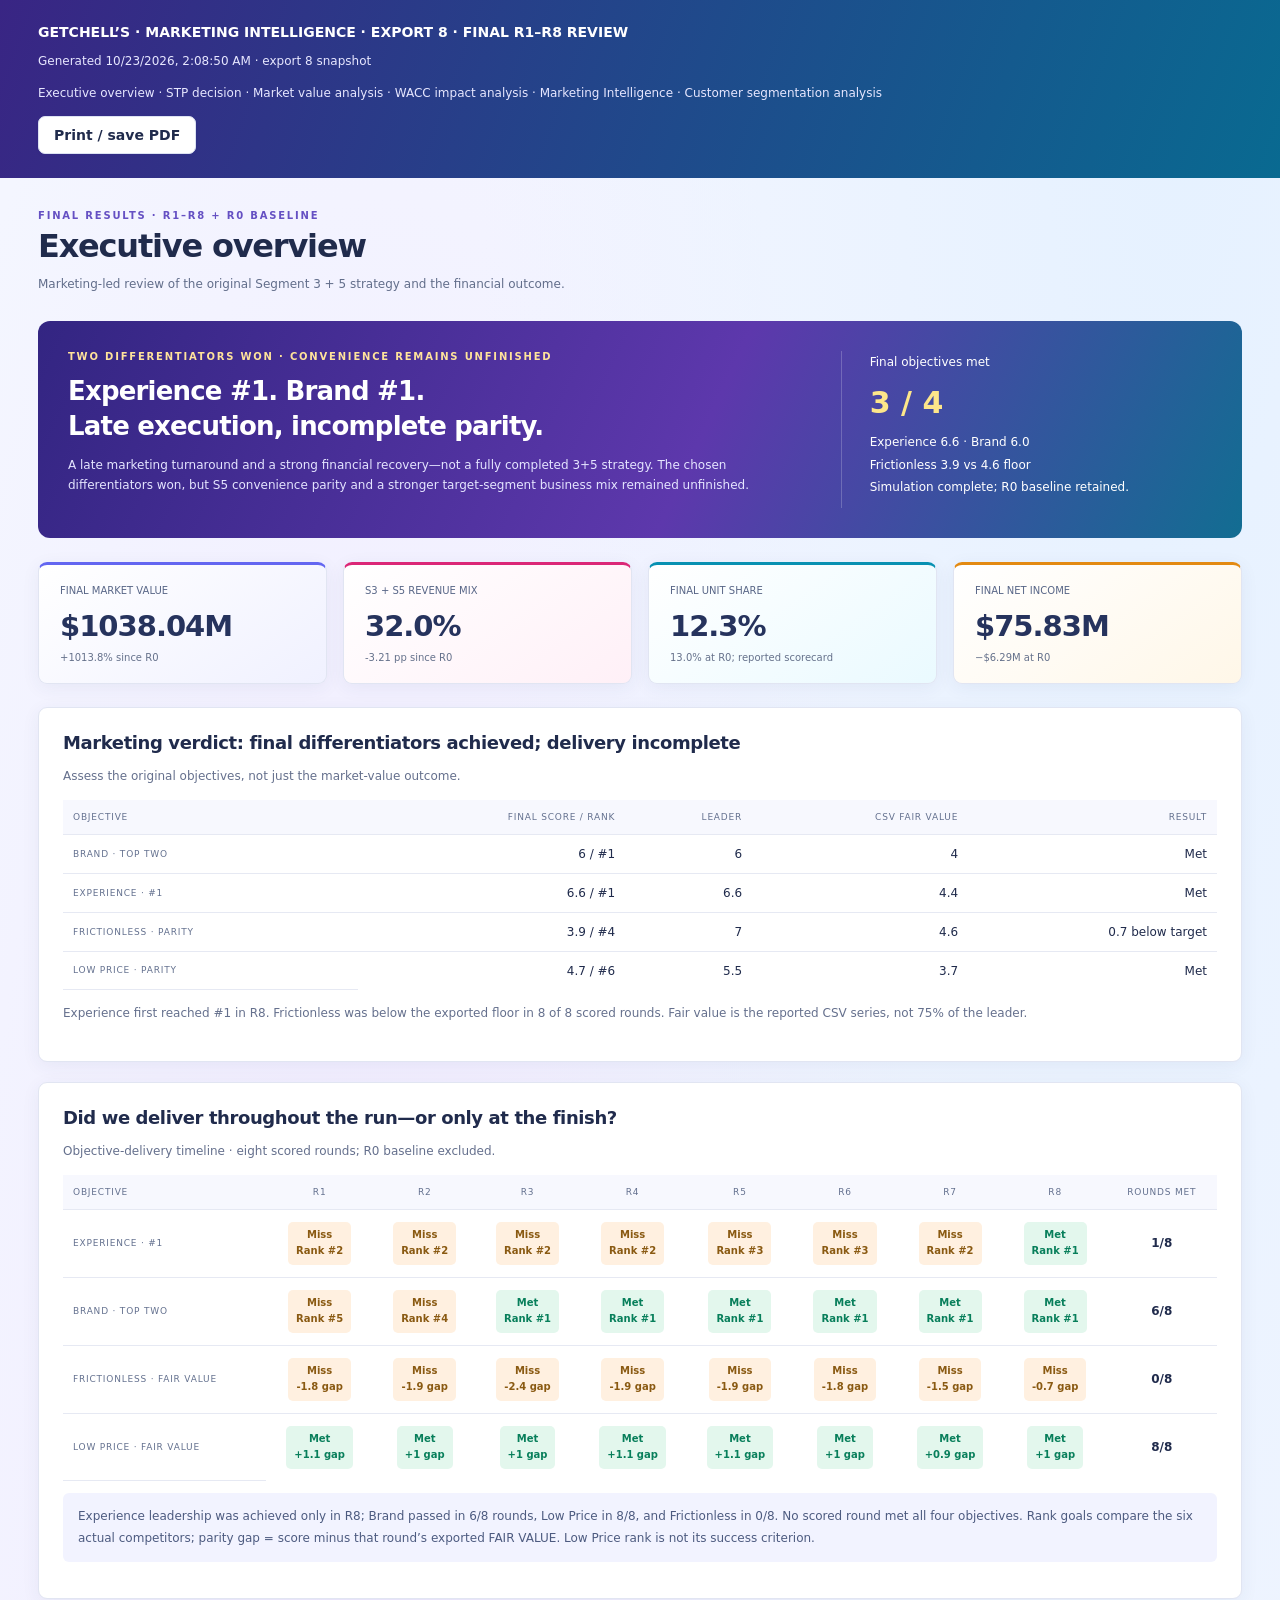
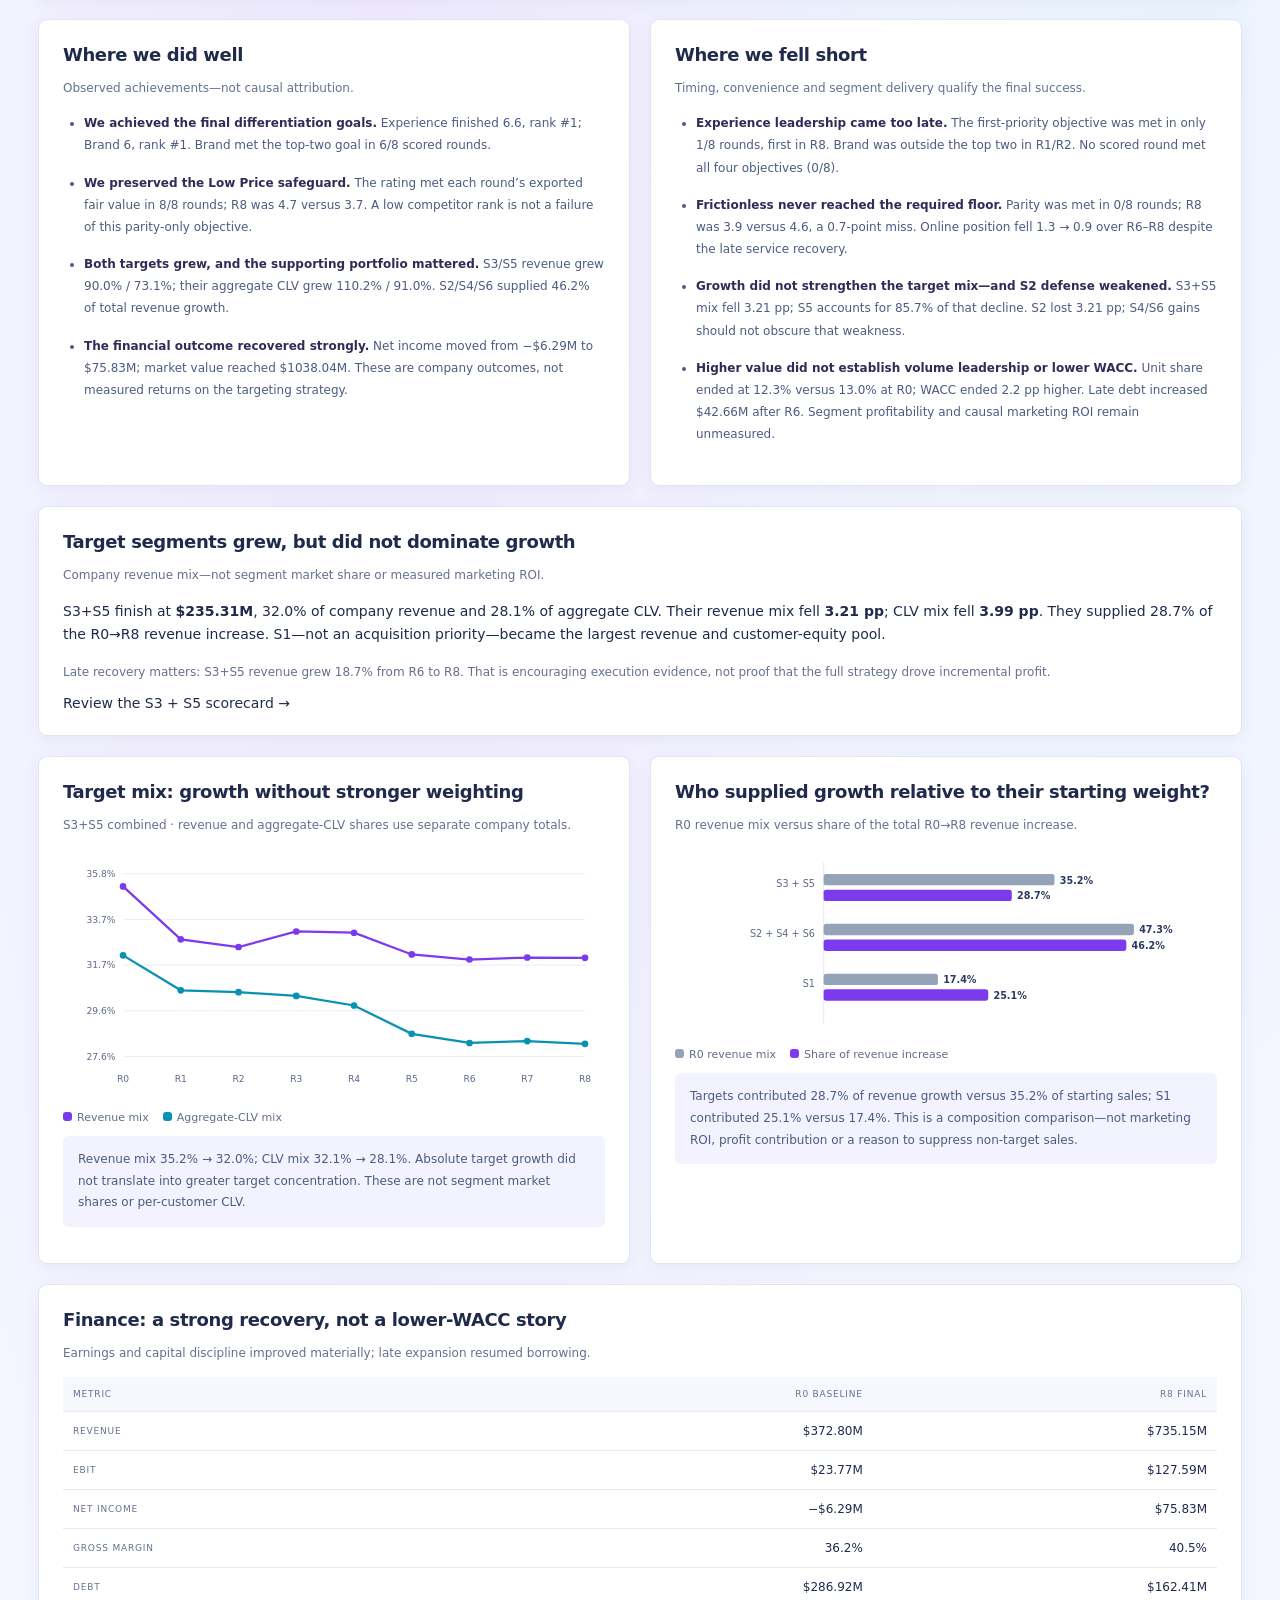
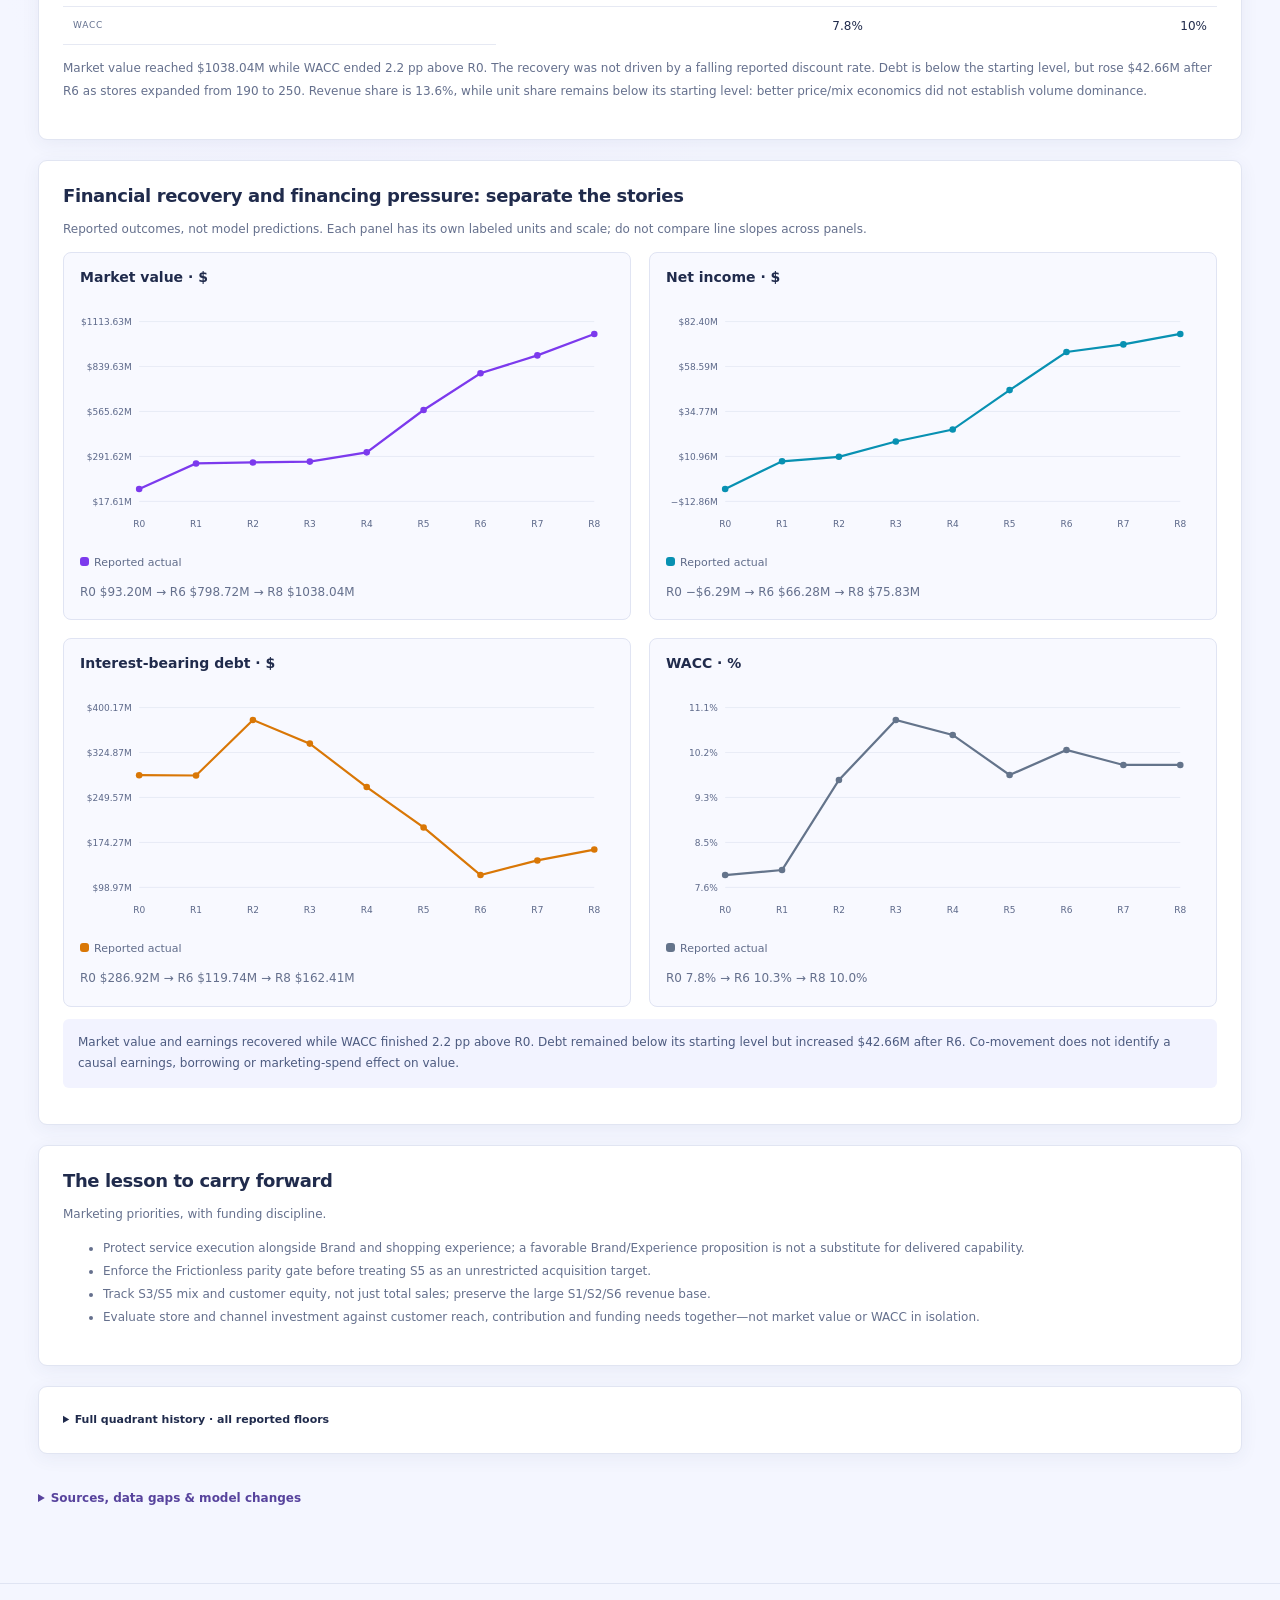
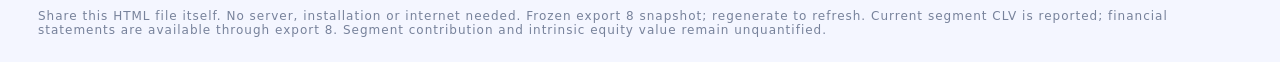
==== commit 450cc2ef: "final report" ====
--- a/reports/getchells-marketing-intelligence.html
+++ b/reports/getchells-marketing-intelligence.html
@@ -1,7 +1,7 @@
 <!doctype html>
 <html lang="en"><head><meta charset="utf-8"><meta name="viewport" content="width=device-width,initial-scale=1">
 <meta http-equiv="Content-Security-Policy" content="default-src 'none'; script-src 'unsafe-inline'; style-src 'unsafe-inline'; img-src data:; connect-src 'none'">
-<title>Getchell’s · Export 2 Marketing Intelligence</title><style>:root{--ink:#182e2b;--muted:#74817c;--green:#246c54;--lime:#dceba6;--line:#e3e8e2;--bg:#f5f7f3;--red:#b95142;--amber:#a16a25;--sidebar:244px}*{box-sizing:border-box}body{margin:0;background:var(--bg);color:var(--ink);font:14px 'DM Sans',system-ui,sans-serif}h1,h2,h3,.brand{font-family:Manrope,system-ui,sans-serif}h1{font-size:32px;letter-spacing:-1.2px;margin:6px 0 9px;font-weight:800}h2{font-size:18px;margin:0 0 7px;letter-spacing:-.4px}h3{font-size:14px;margin:0 0 8px}p{line-height:1.65}a{color:inherit;text-decoration:none}button,input,select{font:inherit}button,.button{cursor:pointer;border:1px solid var(--line);background:white;color:var(--ink);border-radius:7px;padding:10px 15px;font-weight:600;display:inline-flex;gap:8px;align-items:center;justify-content:center}button:hover,.button:hover{border-color:var(--green);background:#f1f7ed}button:disabled{opacity:.5;cursor:wait}.primary{background:var(--green);border-color:var(--green);color:white}.primary:hover{background:#18523e;color:white}.sidebar{width:var(--sidebar);background:#fff;position:fixed;inset:0 auto 0 0;border-right:1px solid var(--line);padding:32px 19px;display:flex;flex-direction:column;z-index:10}.brand{display:flex;align-items:center;gap:12px;font-weight:800;font-size:16px;letter-spacing:1px;padding:0 9px}.brand-icon{height:39px;width:39px;border-radius:9px;background:var(--green);color:white;font-size:27px;position:relative;text-align:center;line-height:39px}.brand-icon span{font-size:16px;position:absolute;right:2px;top:-7px;color:var(--lime)}.brand small{display:block;font-size:9px;letter-spacing:2.5px;color:var(--muted);margin-top:4px}.workspace{font-size:9px;letter-spacing:1.7px;color:#8b9690;font-weight:700;margin:50px 14px 16px}nav{display:grid;gap:7px}nav a{padding:12px 14px;font-size:12px;color:#65736c;border-radius:6px;display:flex;align-items:center;gap:12px}nav a span{font-size:18px;width:18px}nav a:hover{background:#f6f8f3}nav a.active{background:#eaf2e8;color:#27664e;font-weight:700}.sidebar-note{margin-top:auto;padding:25px 12px 15px;font-size:9px;font-weight:700;letter-spacing:1px;color:#4a6c5d}.sidebar-note p{font-size:11px;letter-spacing:0;font-weight:400;color:var(--muted)}.live-dot{display:inline-block;background:#7baa62;width:6px;height:6px;border-radius:50%;margin-right:6px}.team{border-top:1px solid var(--line);display:flex;gap:10px;padding-top:22px;align-items:center;font-size:10px;font-weight:700}.team small{display:block;font-weight:400;font-size:9px;color:var(--muted);margin-top:5px}.avatar{background:#e9eedf;border:1px solid #d9e3cd;color:#557342;display:grid;place-items:center;width:32px;height:32px;border-radius:50%;font-size:14px}main{margin-left:var(--sidebar)}.topbar{height:76px;background:#fff;border-bottom:1px solid var(--line);padding:0 38px;display:flex;justify-content:space-between;align-items:center;font-size:11px}.crumb{font-size:9px;color:var(--muted);letter-spacing:1.2px}.slash{margin:0 15px;color:#b6c0b7}.round-pill{border:1px solid var(--line);border-radius:5px;padding:8px 10px;font-size:9px;letter-spacing:1px;font-weight:600}#content{padding:32px 38px 20px;max-width:1600px;margin:auto}.eyebrow{font-size:10px;letter-spacing:1.8px;font-weight:700;color:var(--green);text-transform:uppercase}.muted,.subtitle{color:var(--muted)}.subtitle{font-size:12px;margin:0;max-width:700px;line-height:1.7}.page-head{display:flex;justify-content:space-between;align-items:center;gap:20px;margin-bottom:27px}.actions{display:flex;flex-wrap:wrap;gap:8px}.tag{font-size:9px;letter-spacing:.7px;padding:5px 8px;border:1px solid var(--line);border-radius:4px;display:inline-block;white-space:nowrap}.tag.green{background:#edf4e7;color:#4f7036;border-color:#dce8ce}.tag.amber{background:#fff5e6;color:var(--amber);border-color:#efdfc6}.tag.red{background:#fff0eb;color:var(--red);border-color:#efd6ce}.cards{display:grid;grid-template-columns:repeat(4,minmax(0,1fr));gap:16px;margin-bottom:23px}.card,.panel{background:white;border:1px solid var(--line);border-radius:9px}.card{padding:20px 21px}.card-label{font-size:10px;color:#758078;display:flex;justify-content:space-between;align-items:center;gap:6px}.card-value{font-family:Manrope,system-ui,sans-serif;font-size:29px;font-weight:700;letter-spacing:-1px;margin:13px 0 9px}.card-foot{font-size:10px;color:var(--muted)}.positive{color:var(--green)}.negative{color:var(--red)}.panel{padding:24px;margin-bottom:20px}.panel-heading{display:flex;justify-content:space-between;align-items:flex-start;gap:12px;margin-bottom:22px}.panel-heading p{font-size:11px;color:var(--muted);margin:0}.grid-2{display:grid;grid-template-columns:1.15fr 1fr;gap:20px}.grid-equal{display:grid;grid-template-columns:1fr 1fr;gap:20px}.hero{background:#203f33;border-radius:9px;color:white;display:flex;justify-content:space-between;gap:24px;padding:26px 30px;margin-bottom:24px;position:relative;overflow:hidden}.hero:after{content:'↗';font-size:170px;position:absolute;right:25px;bottom:-64px;color:#afc48710}.hero h2{font-size:23px;max-width:650px;line-height:1.45;margin:8px 0 10px}.hero p{color:#becdbf;font-size:12px;margin:0;max-width:660px}.hero .eyebrow{color:#c7dda7}.hero .button{background:#dceba6;border-color:#dceba6;align-self:center;color:#234531;z-index:1;white-space:nowrap}.matrix{display:grid;grid-template-columns:1fr 1fr;gap:10px}.quadrant{padding:19px;border:1px solid var(--line);border-radius:6px;background:#fafbf8;position:relative}.quadrant.strong{background:#eff4e8;border-color:#cfdcbb}.quadrant .q-name{font-size:10px;font-weight:700;letter-spacing:1px;color:#687762}.quadrant .q-score{font-size:30px;letter-spacing:-1px;font-family:Manrope,system-ui,sans-serif;font-weight:700;margin:13px 0 7px}.q-score small{font-size:12px;color:#90a187;letter-spacing:0}.quadrant p{font-size:10px;color:var(--muted);margin:0}.q-rank{position:absolute;top:17px;right:15px;font-size:9px;color:var(--green)}.axis-top{display:grid;grid-template-columns:1fr 1fr;text-align:center;font-size:9px;letter-spacing:1px;color:var(--muted);margin-bottom:12px}.matrix-wrap{display:grid;grid-template-columns:20px 1fr;gap:8px}.axis-side{writing-mode:vertical-rl;transform:rotate(180deg);display:flex;justify-content:space-around;font-size:8px;letter-spacing:1px;color:var(--muted)}.legend{display:flex;gap:17px;font-size:10px;color:var(--muted);margin-top:16px}.legend i{display:inline-block;width:7px;height:7px;border-radius:50%;background:var(--green);margin-right:4px}.legend i.light{background:#dceba6}.insight{padding:16px 0;border-bottom:1px solid var(--line);display:flex;gap:13px}.insight:last-child{border:0;padding-bottom:0}.insight:first-child{padding-top:0}.insight-icon{width:29px;height:29px;background:#f0f3e9;color:#678554;border-radius:6px;display:grid;place-items:center;flex-shrink:0}.insight-icon.warn{background:#fbefdf;color:var(--amber)}.insight h3{font-size:12px;margin:0 0 5px}.insight p{font-size:11px;margin:0;color:var(--muted)}table{width:100%;border-collapse:collapse;text-align:left;font-size:12px}th{font-size:9px;text-transform:uppercase;letter-spacing:.8px;color:var(--muted);font-weight:500;padding:12px 10px;border-bottom:1px solid var(--line);white-space:nowrap}td{padding:13px 10px;border-bottom:1px solid #edf0ea}tr:last-child td{border-bottom:0}.table-wrap{overflow:auto}.highlight-row td{background:#f1f6eb;font-weight:700}.bar{height:6px;border-radius:4px;background:#eaf0e3;overflow:hidden;margin:11px 0}.bar span{height:100%;display:block;background:var(--green);border-radius:4px}.bar.red span{background:var(--red)}.warning{padding:13px 16px;background:#fff8eb;border:1px solid #eedfc5;border-radius:6px;color:#8a672f;font-size:11px;line-height:1.7;margin:15px 0}.info{padding:13px 16px;background:#edf3ee;border:1px solid #dce7de;border-radius:6px;font-size:11px;color:#4b6857;line-height:1.7;margin:15px 0}.decision-layout{display:grid;grid-template-columns:minmax(0,1fr) 310px;gap:20px}.sticky{position:sticky;top:20px;align-self:start}.factor-row{display:grid;grid-template-columns:minmax(0,1fr) 135px;align-items:center;gap:12px;padding:15px 0;border-bottom:1px solid #edf0e8}.factor-row:last-child{border:0}.factor-row label{font-size:12px;font-weight:600;display:block}.factor-row small{color:var(--muted);font-size:10px;display:block;margin-top:6px}.input-wrap{position:relative}.input-wrap input{width:100%;border:1px solid #d8e0d4;border-radius:5px;background:#fbfcf9;color:var(--ink);padding:10px 30px 10px 10px;font-weight:600}.input-unit{position:absolute;right:9px;top:12px;font-size:10px;color:var(--muted);pointer-events:none}.factor-row input:focus,input:focus,select:focus{outline:2px solid #9ebc81;outline-offset:1px}.section-label{display:flex;align-items:center;gap:10px;margin-bottom:5px}.section-label span{display:grid;place-items:center;background:#eff4e8;color:#6d875b;width:25px;height:25px;border-radius:5px;font-size:11px}.small{font-size:11px}.budget-number{font-size:30px;font-family:Manrope,system-ui,sans-serif;font-weight:700;letter-spacing:-1px;margin:15px 0 8px}.budget-line{display:flex;justify-content:space-between;font-size:11px;margin:12px 0;gap:10px}.divider{border:0;border-top:1px solid var(--line);margin:18px 0}.full{width:100%}.forecast-row{display:flex;justify-content:space-between;padding:11px 0;border-bottom:1px solid var(--line);font-size:11px}.forecast-row strong{font-size:12px}.score-bars{display:grid;gap:18px}.score-bar-head{display:flex;justify-content:space-between;font-size:11px}.model-assumption{display:grid;grid-template-columns:1fr 140px;align-items:center;gap:16px;padding:15px 0;border-bottom:1px solid var(--line)}input[type=number],input[type=text],select{border:1px solid #d8e0d4;background:#fbfcf9;color:var(--ink);border-radius:5px;padding:10px;width:100%}.model-assumption p{font-size:11px;margin:4px 0;color:var(--muted)}.scenario-toolbar{display:flex;gap:10px;margin:18px 0}.scenario-toolbar input{max-width:340px}.checkbox{display:flex;align-items:center;gap:8px;font-size:11px;line-height:1.7}.checkbox input{accent-color:var(--green)}.lock-grid{display:grid;grid-template-columns:1fr 1fr;gap:9px;margin:18px 0}.optimization{border-top:3px solid var(--green)}.empty{padding:32px;text-align:center;color:var(--muted);font-size:12px}.metric-strip{display:grid;grid-template-columns:repeat(3,1fr);gap:15px;margin:18px 0}.metric-strip div{padding:16px;background:#f4f7ef;border-radius:6px}.metric-strip strong{display:block;font-size:23px;letter-spacing:-.7px;margin:8px 0}.trend{display:flex;align-items:flex-end;gap:12px;height:100px;margin:20px 0 10px}.trend-column{flex:1;display:flex;flex-direction:column;align-items:center;gap:7px;font-size:10px;color:var(--muted)}.trend-column .column{background:#d7e4c6;border-radius:4px 4px 0 0;width:100%;max-width:70px}.trend-column:last-child .column{background:var(--green)}details{font-size:11px;color:var(--muted);line-height:1.7}summary{cursor:pointer;color:var(--ink);font-weight:600}pre{white-space:pre-wrap;font-size:11px;line-height:1.8;background:#f5f7f1;padding:15px;border-radius:5px;overflow:auto}.file-list{padding:0;list-style:none}.file-list li{border-bottom:1px solid var(--line);padding:11px 0;font-family:monospace;font-size:11px;overflow-wrap:anywhere}.loading{padding:80px;text-align:center}.error-box{padding:20px;border:1px solid #edcfc6;background:#fff0e9;border-radius:8px;color:var(--red)}footer{padding:25px 38px;border-top:1px solid var(--line);display:flex;justify-content:space-between;color:#8a958c;font-size:8px;letter-spacing:1px;gap:20px;margin-top:20px}footer span{letter-spacing:0;font-size:10px}#notice:empty{display:none}#notice{position:fixed;right:24px;bottom:24px;max-width:460px;z-index:30;border-radius:8px;background:#234d3b;color:white;padding:15px 22px;box-shadow:0 8px 30px #1232;font-size:12px}.pill-row{display:flex;gap:8px;flex-wrap:wrap;margin:14px 0}.number{font-variant-numeric:tabular-nums}.danger-text{color:var(--red)}.forecast-label{font-size:9px;letter-spacing:1px;color:var(--amber);text-transform:uppercase}.mini-chart{display:flex;gap:3px;align-items:flex-end;height:28px}.mini-chart span{width:7px;background:#c7d9ae;border-radius:2px}.mini-chart span:last-child{background:#4c8055}button:focus-visible,a:focus-visible{outline:2px solid #89a96d;outline-offset:3px}
+<title>Getchell’s · Export 8 Marketing Intelligence</title><style>:root{--ink:#182e2b;--muted:#74817c;--green:#246c54;--lime:#dceba6;--line:#e3e8e2;--bg:#f5f7f3;--red:#b95142;--amber:#a16a25;--sidebar:244px}*{box-sizing:border-box}body{margin:0;background:var(--bg);color:var(--ink);font:14px 'DM Sans',system-ui,sans-serif}h1,h2,h3,.brand{font-family:Manrope,system-ui,sans-serif}h1{font-size:32px;letter-spacing:-1.2px;margin:6px 0 9px;font-weight:800}h2{font-size:18px;margin:0 0 7px;letter-spacing:-.4px}h3{font-size:14px;margin:0 0 8px}p{line-height:1.65}a{color:inherit;text-decoration:none}button,input,select{font:inherit}button,.button{cursor:pointer;border:1px solid var(--line);background:white;color:var(--ink);border-radius:7px;padding:10px 15px;font-weight:600;display:inline-flex;gap:8px;align-items:center;justify-content:center}button:hover,.button:hover{border-color:var(--green);background:#f1f7ed}button:disabled{opacity:.5;cursor:wait}.primary{background:var(--green);border-color:var(--green);color:white}.primary:hover{background:#18523e;color:white}.sidebar{width:var(--sidebar);background:#fff;position:fixed;inset:0 auto 0 0;border-right:1px solid var(--line);padding:32px 19px;display:flex;flex-direction:column;z-index:10}.brand{display:flex;align-items:center;gap:12px;font-weight:800;font-size:16px;letter-spacing:1px;padding:0 9px}.brand-icon{height:39px;width:39px;border-radius:9px;background:var(--green);color:white;font-size:27px;position:relative;text-align:center;line-height:39px}.brand-icon span{font-size:16px;position:absolute;right:2px;top:-7px;color:var(--lime)}.brand small{display:block;font-size:9px;letter-spacing:2.5px;color:var(--muted);margin-top:4px}.workspace{font-size:9px;letter-spacing:1.7px;color:#8b9690;font-weight:700;margin:50px 14px 16px}nav{display:grid;gap:7px}nav a{padding:12px 14px;font-size:12px;color:#65736c;border-radius:6px;display:flex;align-items:center;gap:12px}nav a span{font-size:18px;width:18px}nav a:hover{background:#f6f8f3}nav a.active{background:#eaf2e8;color:#27664e;font-weight:700}.sidebar-note{margin-top:auto;padding:25px 12px 15px;font-size:9px;font-weight:700;letter-spacing:1px;color:#4a6c5d}.sidebar-note p{font-size:11px;letter-spacing:0;font-weight:400;color:var(--muted)}.live-dot{display:inline-block;background:#7baa62;width:6px;height:6px;border-radius:50%;margin-right:6px}.team{border-top:1px solid var(--line);display:flex;gap:10px;padding-top:22px;align-items:center;font-size:10px;font-weight:700}.team small{display:block;font-weight:400;font-size:9px;color:var(--muted);margin-top:5px}.avatar{background:#e9eedf;border:1px solid #d9e3cd;color:#557342;display:grid;place-items:center;width:32px;height:32px;border-radius:50%;font-size:14px}main{margin-left:var(--sidebar)}.topbar{height:76px;background:#fff;border-bottom:1px solid var(--line);padding:0 38px;display:flex;justify-content:space-between;align-items:center;font-size:11px}.crumb{font-size:9px;color:var(--muted);letter-spacing:1.2px}.slash{margin:0 15px;color:#b6c0b7}.round-pill{border:1px solid var(--line);border-radius:5px;padding:8px 10px;font-size:9px;letter-spacing:1px;font-weight:600}#content{padding:32px 38px 20px;max-width:1600px;margin:auto}.eyebrow{font-size:10px;letter-spacing:1.8px;font-weight:700;color:var(--green);text-transform:uppercase}.muted,.subtitle{color:var(--muted)}.subtitle{font-size:12px;margin:0;max-width:700px;line-height:1.7}.page-head{display:flex;justify-content:space-between;align-items:center;gap:20px;margin-bottom:27px}.actions{display:flex;flex-wrap:wrap;gap:8px}.tag{font-size:9px;letter-spacing:.7px;padding:5px 8px;border:1px solid var(--line);border-radius:4px;display:inline-block;white-space:nowrap}.tag.green{background:#edf4e7;color:#4f7036;border-color:#dce8ce}.tag.amber{background:#fff5e6;color:var(--amber);border-color:#efdfc6}.tag.red{background:#fff0eb;color:var(--red);border-color:#efd6ce}.cards{display:grid;grid-template-columns:repeat(4,minmax(0,1fr));gap:16px;margin-bottom:23px}.card,.panel{background:white;border:1px solid var(--line);border-radius:9px}.card{padding:20px 21px}.card-label{font-size:10px;color:#758078;display:flex;justify-content:space-between;align-items:center;gap:6px}.card-value{font-family:Manrope,system-ui,sans-serif;font-size:29px;font-weight:700;letter-spacing:-1px;margin:13px 0 9px}.card-foot{font-size:10px;color:var(--muted)}.positive{color:var(--green)}.negative{color:var(--red)}.panel{padding:24px;margin-bottom:20px}.panel-heading{display:flex;justify-content:space-between;align-items:flex-start;gap:12px;margin-bottom:22px}.panel-heading p{font-size:11px;color:var(--muted);margin:0}.grid-2{display:grid;grid-template-columns:1.15fr 1fr;gap:20px}.grid-equal{display:grid;grid-template-columns:1fr 1fr;gap:20px}.hero{background:#203f33;border-radius:9px;color:white;display:flex;justify-content:space-between;gap:24px;padding:26px 30px;margin-bottom:24px;position:relative;overflow:hidden}.hero:after{content:'↗';font-size:170px;position:absolute;right:25px;bottom:-64px;color:#afc48710}.hero h2{font-size:23px;max-width:650px;line-height:1.45;margin:8px 0 10px}.hero p{color:#becdbf;font-size:12px;margin:0;max-width:660px}.hero .eyebrow{color:#c7dda7}.hero .button{background:#dceba6;border-color:#dceba6;align-self:center;color:#234531;z-index:1;white-space:nowrap}.matrix{display:grid;grid-template-columns:1fr 1fr;gap:10px}.quadrant{padding:19px;border:1px solid var(--line);border-radius:6px;background:#fafbf8;position:relative}.quadrant.strong{background:#eff4e8;border-color:#cfdcbb}.quadrant .q-name{font-size:10px;font-weight:700;letter-spacing:1px;color:#687762}.quadrant .q-score{font-size:30px;letter-spacing:-1px;font-family:Manrope,system-ui,sans-serif;font-weight:700;margin:13px 0 7px}.q-score small{font-size:12px;color:#90a187;letter-spacing:0}.quadrant p{font-size:10px;color:var(--muted);margin:0}.q-rank{position:absolute;top:17px;right:15px;font-size:9px;color:var(--green)}.axis-top{display:grid;grid-template-columns:1fr 1fr;text-align:center;font-size:9px;letter-spacing:1px;color:var(--muted);margin-bottom:12px}.matrix-wrap{display:grid;grid-template-columns:20px 1fr;gap:8px}.axis-side{writing-mode:vertical-rl;transform:rotate(180deg);display:flex;justify-content:space-around;font-size:8px;letter-spacing:1px;color:var(--muted)}.legend{display:flex;gap:17px;font-size:10px;color:var(--muted);margin-top:16px}.legend i{display:inline-block;width:7px;height:7px;border-radius:50%;background:var(--green);margin-right:4px}.legend i.light{background:#dceba6}.insight{padding:16px 0;border-bottom:1px solid var(--line);display:flex;gap:13px}.insight:last-child{border:0;padding-bottom:0}.insight:first-child{padding-top:0}.insight-icon{width:29px;height:29px;background:#f0f3e9;color:#678554;border-radius:6px;display:grid;place-items:center;flex-shrink:0}.insight-icon.warn{background:#fbefdf;color:var(--amber)}.insight h3{font-size:12px;margin:0 0 5px}.insight p{font-size:11px;margin:0;color:var(--muted)}table{width:100%;border-collapse:collapse;text-align:left;font-size:12px}th{font-size:9px;text-transform:uppercase;letter-spacing:.8px;color:var(--muted);font-weight:500;padding:12px 10px;border-bottom:1px solid var(--line);white-space:nowrap}td{padding:13px 10px;border-bottom:1px solid #edf0ea}tr:last-child td{border-bottom:0}.table-wrap{overflow:auto}.highlight-row td{background:#f1f6eb;font-weight:700}.bar{height:6px;border-radius:4px;background:#eaf0e3;overflow:hidden;margin:11px 0}.bar span{height:100%;display:block;background:var(--green);border-radius:4px}.bar.red span{background:var(--red)}.warning{padding:13px 16px;background:#fff8eb;border:1px solid #eedfc5;border-radius:6px;color:#8a672f;font-size:11px;line-height:1.7;margin:15px 0}.info{padding:13px 16px;background:#edf3ee;border:1px solid #dce7de;border-radius:6px;font-size:11px;color:#4b6857;line-height:1.7;margin:15px 0}.decision-layout{display:grid;grid-template-columns:minmax(0,1fr) 310px;gap:20px}.sticky{position:sticky;top:20px;align-self:start}.factor-row{display:grid;grid-template-columns:minmax(0,1fr) 135px;align-items:center;gap:12px;padding:15px 0;border-bottom:1px solid #edf0e8}.factor-row:last-child{border:0}.factor-row label{font-size:12px;font-weight:600;display:block}.factor-row small{color:var(--muted);font-size:10px;display:block;margin-top:6px}.input-wrap{position:relative}.input-wrap input{width:100%;border:1px solid #d8e0d4;border-radius:5px;background:#fbfcf9;color:var(--ink);padding:10px 30px 10px 10px;font-weight:600}.input-unit{position:absolute;right:9px;top:12px;font-size:10px;color:var(--muted);pointer-events:none}.factor-row input:focus,input:focus,select:focus{outline:2px solid #9ebc81;outline-offset:1px}.section-label{display:flex;align-items:center;gap:10px;margin-bottom:5px}.section-label span{display:grid;place-items:center;background:#eff4e8;color:#6d875b;width:25px;height:25px;border-radius:5px;font-size:11px}.small{font-size:11px}.budget-number{font-size:30px;font-family:Manrope,system-ui,sans-serif;font-weight:700;letter-spacing:-1px;margin:15px 0 8px}.budget-line{display:flex;justify-content:space-between;font-size:11px;margin:12px 0;gap:10px}.divider{border:0;border-top:1px solid var(--line);margin:18px 0}.full{width:100%}.forecast-row{display:flex;justify-content:space-between;padding:11px 0;border-bottom:1px solid var(--line);font-size:11px}.forecast-row strong{font-size:12px}.score-bars{display:grid;gap:18px}.score-bar-head{display:flex;justify-content:space-between;font-size:11px}.model-assumption{display:grid;grid-template-columns:1fr 140px;align-items:center;gap:16px;padding:15px 0;border-bottom:1px solid var(--line)}input[type=number],input[type=text],select{border:1px solid #d8e0d4;background:#fbfcf9;color:var(--ink);border-radius:5px;padding:10px;width:100%}.model-assumption p{font-size:11px;margin:4px 0;color:var(--muted)}.scenario-toolbar{display:flex;gap:10px;margin:18px 0}.scenario-toolbar input{max-width:340px}.checkbox{display:flex;align-items:center;gap:8px;font-size:11px;line-height:1.7}.checkbox input{accent-color:var(--green)}.lock-grid{display:grid;grid-template-columns:1fr 1fr;gap:9px;margin:18px 0}.optimization{border-top:3px solid var(--green)}.empty{padding:32px;text-align:center;color:var(--muted);font-size:12px}.metric-strip{display:grid;grid-template-columns:repeat(3,1fr);gap:15px;margin:18px 0}.metric-strip div{padding:16px;background:#f4f7ef;border-radius:6px}.metric-strip strong{display:block;font-size:23px;letter-spacing:-.7px;margin:8px 0}.trend{display:flex;align-items:flex-end;gap:12px;height:100px;margin:20px 0 10px}.trend-column{flex:1;display:flex;flex-direction:column;align-items:center;gap:7px;font-size:10px;color:var(--muted)}.trend-column .column{background:#d7e4c6;border-radius:4px 4px 0 0;width:100%;max-width:70px}.trend-column:last-child .column{background:var(--green)}details{font-size:11px;color:var(--muted);line-height:1.7}summary{cursor:pointer;color:var(--ink);font-weight:600}pre{white-space:pre-wrap;font-size:11px;line-height:1.8;background:#f5f7f1;padding:15px;border-radius:5px;overflow:auto}.file-list{padding:0;list-style:none}.file-list li{border-bottom:1px solid var(--line);padding:11px 0;font-family:monospace;font-size:11px;overflow-wrap:anywhere}.loading{padding:80px;text-align:center}.error-box{padding:20px;border:1px solid #edcfc6;background:#fff0e9;border-radius:8px;color:var(--red)}footer{padding:25px 38px;border-top:1px solid var(--line);display:flex;justify-content:space-between;color:#8a958c;font-size:8px;letter-spacing:1px;gap:20px;margin-top:20px}footer span{letter-spacing:0;font-size:10px}#notice:empty{display:none}#notice{position:fixed;right:24px;bottom:24px;max-width:460px;z-index:30;border-radius:8px;background:#234d3b;color:white;padding:15px 22px;box-shadow:0 8px 30px #1232;font-size:12px}.pill-row{display:flex;gap:8px;flex-wrap:wrap;margin:14px 0}.number{font-variant-numeric:tabular-nums}.danger-text{color:var(--red)}.forecast-label{font-size:9px;letter-spacing:1px;color:var(--amber);text-transform:uppercase}.mini-chart{display:flex;gap:3px;align-items:flex-end;height:28px}.mini-chart span{width:7px;background:#c7d9ae;border-radius:2px}.mini-chart span:last-child{background:#4c8055}button:focus-visible,a:focus-visible{outline:2px solid #89a96d;outline-offset:3px}
 @media(min-width:1500px){#content{padding-top:40px}.card{padding:25px}.card-value{font-size:34px}}@media(max-width:1150px){:root{--sidebar:210px}.sidebar{padding:26px 12px}.brand{font-size:14px}.topbar{padding:0 24px}#content{padding:25px 24px}.cards{gap:10px}.card{padding:17px 14px}.card-value{font-size:25px}.decision-layout{grid-template-columns:minmax(0,1fr) 275px}.grid-2{grid-template-columns:1fr 1fr}.hero h2{font-size:20px}}@media(max-width:900px){:root{--sidebar:70px}.sidebar{padding:24px 8px}.brand{padding:0 7px}.brand>span:last-child,.workspace,.sidebar-note,.team,nav a:not(.active){font-size:0}.brand-icon{flex-shrink:0}.workspace{margin:25px 0 0}nav a{font-size:0!important;justify-content:center;padding:13px}nav a span{font-size:20px}.sidebar-note,.team{display:none}.cards{grid-template-columns:1fr 1fr}.grid-2,.grid-equal{grid-template-columns:1fr}.decision-layout{grid-template-columns:1fr}.sticky{position:static}.hero{flex-direction:column}.hero .button{align-self:flex-start}.page-head{align-items:flex-start}.page-head h1{font-size:27px}}@media(max-width:550px){.topbar{padding:0 15px;height:62px}.round-pill{font-size:7px}.crumb,.slash{display:none}#content{padding:23px 15px}.page-head{flex-direction:column;gap:15px}.cards{gap:8px}.card{padding:15px 12px}.card-value{font-size:24px}.card-label{font-size:9px}.card-foot{font-size:9px}.panel{padding:18px}.hero{padding:23px}.matrix .quadrant{padding:16px 10px}.q-rank{position:static;margin-top:7px}.q-name{font-size:9px!important}.factor-row{grid-template-columns:1fr 110px}.metric-strip{grid-template-columns:1fr}.model-assumption{grid-template-columns:1fr 85px}.scenario-toolbar{flex-wrap:wrap}footer{padding:22px 15px;flex-direction:column}.lock-grid{grid-template-columns:1fr}}
 
 /* Presentation-only theme. Semantic positive/negative colors remain green/red. */
@@ -38,15 +38,83 @@
 .brand-explanation{display:grid;grid-template-columns:minmax(0,1fr) minmax(0,1.2fr);gap:28px;margin-top:20px}.brand-explanation>section{min-width:0}.brand-explanation h3{margin:0 0 16px}.brand-explanation h4{font-size:14px;margin:0 0 8px;line-height:1.6}.brand-what .review-takeaway{margin:0 0 14px}.brand-why{border-left:1px solid #dedff0;padding-left:28px;font-size:12px;line-height:1.9;color:#4d5b80}.brand-why article{border-top:1px solid #e6e9f3;padding:16px 0}.brand-why ol{padding-left:20px}.brand-why li{margin:7px 0}.brand-why .brand-source{font-size:11px;color:#65708d;overflow-wrap:anywhere}.brand-equation{padding:10px 12px;background:#f2f3ff;border-radius:6px;font-variant-numeric:tabular-nums}.brand-what .review-chart svg{min-width:440px}@media(max-width:1100px){.brand-explanation{grid-template-columns:1fr}.brand-why{padding:20px 0 0;border-left:0;border-top:1px solid #dedff0}}@media print{.brand-explanation{display:block}.brand-why{border-left:0;padding-left:0}}
 .evidence-number{display:inline;padding:0 2px;border:0;border-bottom:1px dotted currentColor;border-radius:2px;background:transparent;color:inherit;font:inherit;font-weight:700;cursor:help;white-space:nowrap}.evidence-number:hover,.evidence-number:focus-visible{background:#e5ddff;outline:2px solid #8060cb;outline-offset:2px}.evidence-number span{font-size:.75em;color:#6443ae}.number-evidence{position:fixed;z-index:1000;box-sizing:border-box;width:min(360px,calc(100vw - 24px));max-height:calc(100vh - 24px);overflow:auto;padding:15px 17px;background:#252445;color:#fff;border:1px solid #aaa0dd;border-radius:9px;box-shadow:0 8px 28px #17143735;font:12px/1.7 system-ui,sans-serif;overflow-wrap:anywhere}@media print{.evidence-number{display:inline!important;border:0}.evidence-number span,.number-evidence{display:none!important}}
 .review-hero{background:linear-gradient(115deg,#332582,#5d38ac 55%,#126d92);color:white;border-radius:12px;padding:30px;margin:20px 0 24px;display:grid;grid-template-columns:2fr 1fr;gap:30px}.review-hero h2{font-size:26px;line-height:1.35;letter-spacing:-.8px}.review-hero p{color:#e5e5ff;font-size:12px}.review-hero .eyebrow{color:#ffe39b;margin-bottom:12px}.review-hero .hero-aside{border-left:1px solid #ffffff35;padding-left:28px;font-size:12px;line-height:1.9}.hero-aside strong{font-size:30px;display:block;color:#fde68a}.review-grid{display:grid;grid-template-columns:repeat(2,minmax(0,1fr));gap:20px;margin:20px 0}.review-grid>.panel{margin:0;min-width:0}.review-full{grid-column:1/-1}.review-copy{font-size:12px;color:#65708d;line-height:1.9}.evidence-label{font-size:9px;letter-spacing:1.2px;font-weight:800;color:#6549c7;text-transform:uppercase}.card-foot .positive,.card-foot .negative{font-weight:700}.review-chart{overflow-x:auto;width:100%;margin:16px 0}.review-chart svg{display:block;width:100%;min-width:480px;font-family:system-ui,sans-serif}.review-chart text{font-size:11px;fill:#5c6889}.review-chart .grid{stroke:#e6e9f5;stroke-width:1}.review-chart .chart-value{font-weight:700;fill:#2e3b61}.review-legend{display:flex;gap:14px;flex-wrap:wrap;font-size:11px;color:#606c8a}.review-legend i{display:inline-block;height:9px;width:9px;border-radius:3px;margin-right:5px}.review-takeaway{background:#f2f3ff;border-radius:6px;padding:13px 15px;font-size:12px;color:#4d5b80;line-height:1.8}.review-table{width:100%;border-collapse:collapse;font-size:12px}.review-table td,.review-table th{padding:12px 10px;border-bottom:1px solid #e6e9f3;text-align:right;white-space:nowrap}.review-table td:first-child,.review-table th:first-child{text-align:left}.review-table td.wrap{white-space:normal;min-width:200px;line-height:1.7}.table-wrap{overflow-x:auto;max-width:100%}.review-section{margin:22px 0}.review-section summary{cursor:pointer;padding:12px 0;font-size:12px;font-weight:700;color:#57439d}.review-section details p{font-size:12px;line-height:1.8}.review-controls{display:flex;flex-wrap:wrap;gap:15px;margin:20px 0;align-items:end}.review-controls label{font-size:11px;color:#596887;display:block;margin-bottom:7px}.review-controls select{min-width:210px;max-width:100%}.review-chips{display:flex;gap:8px;flex-wrap:wrap;margin:15px 0}.review-chips button{font-size:11px;padding:8px 12px}.review-chips .selected{background:#eee9ff;border-color:#9a83e3;color:#5834aa}.segment-brief{padding:22px;background:linear-gradient(110deg,#f3edff,#edf7ff);border:1px solid #d8d6f2;border-left:4px solid #7c3aed;border-radius:8px;line-height:1.8;font-size:12px}.segment-brief strong{color:#4d359a}.segment-brief h3{font-size:17px}.review-mini{display:grid;grid-template-columns:repeat(3,minmax(0,1fr));gap:16px;margin:15px 0}.review-mini>div{background:#f4f5fe;border:1px solid #e0e4f3;border-radius:6px;padding:15px}.review-mini strong{display:block;font-size:22px;margin:6px 0;color:#5338a7}.review-mini span{font-size:10px;color:#606d8b}.studio-layout{display:grid;grid-template-columns:minmax(0,1.4fr) minmax(300px,1fr);gap:22px}.studio-inputs{display:grid;grid-template-columns:repeat(2,minmax(0,1fr));gap:16px}.studio-factor{background:#f7f8ff;border:1px solid #e3e6f5;border-radius:7px;padding:14px;min-width:0}.studio-factor label{font-size:11px;font-weight:700;display:block;line-height:1.6;min-height:34px}.studio-factor input{width:100%;padding:10px;border-radius:6px;border:1px solid #d5dcf0;margin:9px 0}.studio-factor small{font-size:10px;color:#6b7591;display:block;line-height:1.7}.studio-factor input[aria-invalid=true]{border:2px solid #cc2948;background:#fff1f4}.studio-results{align-self:start;position:sticky;top:20px}.studio-results .card-value{font-size:27px}.studio-results .cards{grid-template-columns:1fr 1fr;gap:10px}.studio-status{font-size:12px;line-height:1.7;margin:12px 0;padding:12px;background:#eef1ff;color:#4f508a;border-radius:6px}.studio-status.stale{background:#fff2df;color:#895b14}.impact-positive{background:#e3f7ed;color:#087f5b}.impact-negative{background:#fff0f3;color:#cc2948}.impact-neutral{background:#f5f6fa;color:#8993a9}.probe-cell{min-width:90px}.source-list{font-size:11px;line-height:2;overflow-wrap:anywhere}.review-warning{border-left:4px solid #e59b24}.review-severity{font-size:11px;padding:4px 9px;border-radius:5px;background:#fff1db;color:#88570c}.review-subtitle{max-width:860px}.report-only main{margin-left:0}.report-only .report-banner{padding:24px 38px;background:linear-gradient(110deg,#392584,#096a91);color:white}.report-only .report-banner p{font-size:12px;color:#e7e7ff}.report-only [data-share]{display:none}.report-only footer{padding:25px 38px;font-size:12px}.review-value-bridge td{font-variant-numeric:tabular-nums}button:focus-visible,a:focus-visible,select:focus-visible,input:focus-visible{outline:3px solid #9b81ea;outline-offset:3px}.review-bar-target{cursor:pointer}.review-bar-target:focus-visible rect{stroke:#241d63;stroke-width:3}
-@media(max-width:1100px){.studio-layout{grid-template-columns:1fr}.studio-results{position:static}.review-grid{grid-template-columns:1fr}.review-hero{grid-template-columns:1fr}.review-hero .hero-aside{padding-left:0;border-left:0;border-top:1px solid #ffffff35;padding-top:15px}}@media(max-width:650px){.studio-inputs{grid-template-columns:1fr}.review-mini{grid-template-columns:1fr}.review-hero{padding:22px}.review-hero h2{font-size:23px}.review-chart svg{min-width:470px}.review-controls select{min-width:0;width:100%}.review-controls>div{width:100%}.review-controls{display:block}.review-controls>div{margin:14px 0}.report-only .report-banner{padding:20px 15px}.review-table{font-size:11px}}@media print{.sidebar,.topbar,.page-head .actions,.review-controls,.review-chips,.studio-inputs,button{display:none!important}main{margin:0!important}#content{padding:15px;max-width:100%}.review-hero,.report-only .report-banner{color:#25345c;background:white;border-bottom:3px solid #7450cb}.review-hero p,.report-only .report-banner p{color:#4a5573}.review-hero .eyebrow{color:#6242bb}.review-hero .hero-aside strong{color:#5338a7}.review-grid{display:block}.review-grid>.panel{margin:15px 0}.panel{break-inside:auto;box-shadow:none}.review-chart{overflow:visible}.review-chart svg{min-width:0}.studio-layout{display:block}.studio-results{position:static}.review-table td,.review-table th{white-space:normal;padding:7px;font-size:9px}.review-section details{display:block}}
+@media(max-width:1100px){.studio-layout{grid-template-columns:1fr}.studio-results{position:static}.review-grid{grid-template-columns:1fr}.fit-two{grid-template-columns:1fr}.review-hero{grid-template-columns:1fr}.review-hero .hero-aside{padding-left:0;border-left:0;border-top:1px solid #ffffff35;padding-top:15px}}@media(max-width:650px){.studio-inputs{grid-template-columns:1fr}.review-mini{grid-template-columns:1fr}.review-hero{padding:22px}.review-hero h2{font-size:23px}.review-chart svg{min-width:470px}.review-controls select{min-width:0;width:100%}.review-controls>div{width:100%}.review-controls{display:block}.review-controls>div{margin:14px 0}.report-only .report-banner{padding:20px 15px}.review-table{font-size:11px}}@media print{.sidebar,.topbar,.page-head .actions,.review-controls,.review-chips,.studio-inputs,button{display:none!important}main{margin:0!important}#content{padding:15px;max-width:100%}.review-hero,.report-only .report-banner{color:#25345c;background:white;border-bottom:3px solid #7450cb}.review-hero p,.report-only .report-banner p{color:#4a5573}.review-hero .eyebrow{color:#6242bb}.review-hero .hero-aside strong{color:#5338a7}.review-grid{display:block}.review-grid>.panel{margin:15px 0}.panel{break-inside:auto;box-shadow:none}.review-chart{overflow:visible}.review-chart svg{min-width:0}.studio-layout{display:block}.studio-results{position:static}.review-table td,.review-table th{white-space:normal;padding:7px;font-size:9px}.review-section details{display:block}}
 .review-kahn{display:grid;grid-template-columns:repeat(2,minmax(0,1fr));gap:8px;margin:16px 0}.review-kahn>div{padding:17px;background:linear-gradient(135deg,#f1eaff,#edf4ff);border:1px solid #ddd4f3;border-radius:8px;min-width:0}.review-kahn>div:nth-child(2){background:linear-gradient(135deg,#fff0f8,#f4edff)}.review-kahn>div:nth-child(3){background:#fff6e5;border-color:#f0dfba}.review-kahn>div:nth-child(4){background:#eaf8ff;border-color:#cbeaf5}.review-kahn span{font-size:10px;font-weight:800;color:#5f628b}.review-kahn strong{display:block;font-size:28px;color:#35426b;margin:8px 0}.review-kahn small{font-size:10px;color:#6e7893;line-height:1.6;display:block}.review-kahn p{font-size:10px;line-height:1.7;margin-bottom:0}
 .review-kahn .positive{color:var(--green)}.review-kahn .negative{color:var(--red)}
 .insight-tabs{display:flex;gap:10px;flex-wrap:wrap;margin:22px 0}.insight-tabs>[role=tab]{flex:1;min-width:180px;border:1px solid #dcdff1;color:#586387;background:#fff;padding:15px 17px;font-size:12px;line-height:1.6;justify-content:flex-start}.insight-tabs>[aria-selected=true]{color:white;background:linear-gradient(110deg,#6542d3,#356cce);border-color:#6950ca;box-shadow:0 4px 14px #5e4cc828}.insight-panel{min-width:0}.insight-hypotheses{display:grid;grid-template-columns:repeat(3,minmax(0,1fr));gap:18px;margin:22px 0}.insight-hypotheses>.panel{margin:0;min-width:0}.insight-hypotheses p{font-size:12px;line-height:1.9}.insight-panel .wrap{white-space:normal;min-width:200px}.insight-panel>.panel{margin:22px 0}.insight-panel .card-value{overflow-wrap:anywhere}.insight-panel .review-severity{white-space:normal}.insight-panel .insight-hypotheses .review-takeaway{margin:0}.insight-panel [role=tabpanel]:focus-visible{outline:2px solid #9a83e3}@media(max-width:1100px){.insight-hypotheses{grid-template-columns:1fr}}@media(max-width:650px){.insight-tabs{gap:7px}.insight-tabs>[role=tab]{min-width:0;flex-basis:100%;padding:12px 14px}.insight-panel .cards{grid-template-columns:1fr 1fr}.insight-panel .card-value{font-size:22px}}@media print{.insight-tabs{display:none}.insight-hypotheses{display:block}.insight-hypotheses>.panel{margin:15px 0}}
+.fit-two{display:grid;grid-template-columns:minmax(0,1.5fr) minmax(220px,1fr);gap:16px;align-items:start;margin:14px 0}
+.fit-two .review-chart{margin:0}
+.fit-two .review-chart svg{min-width:0!important}
+.fit-scatter svg{min-width:0!important}
+.kahn-fit-card .fit-scatter{margin:8px 0 4px}
+.kahn-fit-card .fit-scatter svg{min-width:0!important}
+.kahn-fit-grid{display:grid;grid-template-columns:repeat(2,minmax(0,1fr));gap:14px;margin:18px 0}.kahn-fit-card{background:linear-gradient(135deg,#f4efff,#eef6ff);border:1px solid #ddd6f2;border-radius:8px;padding:17px;min-width:0}.kahn-fit-card:nth-child(2){background:linear-gradient(135deg,#fff0f8,#f6efff)}.kahn-fit-card:nth-child(3){background:#fff7e8;border-color:#f0dfba}.kahn-fit-card:nth-child(4){background:#ecf9ff;border-color:#cbeaf5}.kahn-fit-score{font-size:24px;font-weight:800;color:#35426b;margin:7px 0;font-variant-numeric:tabular-nums}.kahn-fit-card p{font-size:11px;line-height:1.7;color:#5f6b89}.review-badge{display:inline-block;font-size:10px;font-weight:700;padding:5px 8px;border-radius:5px;background:#e3f7ed;color:#087f5b}.review-badge.muted{background:#fff0e0;color:#8a5a12}.kahn-detail-head{display:grid;grid-template-columns:minmax(0,1.7fr) minmax(220px,1fr);gap:18px;align-items:start;margin:12px 0 18px}.kahn-detail-head h3{margin:4px 0 8px}.kahn-detail-head p{font-size:12px;line-height:1.8;color:#4d5b80}.kahn-detail-head .review-takeaway{font-size:11px}.kahn-equation{display:grid;grid-template-columns:minmax(0,1.05fr) minmax(0,1fr);gap:16px;margin:16px 0 20px;align-items:start}.kahn-equation>div{padding:14px 16px;background:#f2f3ff;border:1px solid #e0e4f3;border-radius:7px;min-width:0}.kahn-equation p{font-size:11px;line-height:1.8;color:#4d5b80;overflow-wrap:anywhere;margin:7px 0 0}.kahn-equation p strong{font-variant-numeric:tabular-nums}.kahn-vocabulary{background:#fbfcff!important}.kahn-vocab-list{list-style:none;margin:8px 0 0;padding:0;font-size:10.5px;line-height:1.65}.kahn-vocab-list li{border-top:1px solid #e6e9f3;padding:7px 0}.kahn-vocab-list li:first-child{border-top:0;padding-top:0}.kahn-vocab-list li>strong:first-child{display:block;color:#35426b;font-size:11px;margin-bottom:2px}.kahn-vocab-list span{display:block;color:#5f6b89}.kahn-vocab-list span strong{color:#35426b;font-variant-numeric:tabular-nums}.kahn-detail-head+h4{margin:24px 0 4px}.kahn-stage{margin:10px 0 16px;padding:14px 16px;background:#f8f9ff;border:1px solid #e2e6f3;border-radius:7px;min-width:0}.kahn-stage-equation{margin:6px 0 8px!important;font-weight:700;color:#35426b;font-variant-numeric:tabular-nums;overflow-wrap:anywhere}.kahn-stage .review-table{margin-top:8px}@media(max-width:800px){.kahn-fit-grid{grid-template-columns:1fr}.kahn-detail-head{grid-template-columns:1fr}.kahn-equation{grid-template-columns:1fr}}
+/* Self-contained segmentation discussion tools (also embedded in HTML exports). */
+.seg-lab .seg-case{min-width:0;border:1px solid #dfe4f1;border-radius:12px;padding:20px;display:grid;gap:10px}
+.seg-lab .seg-case legend{font-weight:700;padding:0 8px}
+.seg-lab .seg-case input,.seg-lab .seg-case select,.seg-lab textarea{width:100%;max-width:100%;box-sizing:border-box}
+.seg-lab .seg-case label{font-size:13px;font-weight:600}
+.seg-lab textarea{padding:12px;border:1px solid #d7deed;border-radius:8px;font:inherit;resize:vertical}
+.seg-lab .review-controls>div{min-width:150px;flex:1}
+.seg-lab .review-controls select{max-width:100%}
+.seg-lab [aria-invalid="true"]{border-color:#b91c1c;outline:1px solid #b91c1c}
+.seg-counterfactual{margin-top:18px}
+@media print{.seg-lab .review-grid{display:block}.seg-lab .seg-case{break-inside:avoid;margin-bottom:15px}#segmentation-download,#segmentation-print,#segmentation-reset,#segmentation-example{display:none}}
+.wacc-debate-grid{display:grid;grid-template-columns:minmax(0,1.4fr) minmax(0,1fr);gap:18px;margin:16px 0}
+.wacc-debate-card{border:1px solid #e0e4f3;background:#f8f9ff;border-radius:8px;padding:18px;min-width:0}
+.wacc-debate-card h3{margin:6px 0 10px}
+.wacc-debate-card p{font-size:12px;line-height:1.9}
+.wacc-reading-key{display:flex;flex-wrap:wrap;gap:10px;margin:10px 0 16px;font-size:11px;color:#5c6889}
+.wacc-reading-key span{background:#f2f3ff;border:1px solid #e0e4f3;border-radius:6px;padding:8px 11px}
+@media(max-width:800px){.wacc-debate-grid{grid-template-columns:1fr}}
+@media print{.wacc-debate-grid{display:block}.wacc-debate-card{break-inside:avoid}}
+.review-table.final-prose th,.review-table.final-prose td{text-align:left;vertical-align:top}
+/* Combined shareable review */
+.exec-objective-grid td,.exec-objective-grid th{text-align:center}
+.exec-objective-grid td:first-child,.exec-objective-grid th:first-child{text-align:left}
+.exec-objective-grid .review-badge{min-width:52px;line-height:1.65}
+.executive-finance-grid{display:grid;grid-template-columns:repeat(2,minmax(0,1fr));gap:18px}
+.executive-finance-card{min-width:0;padding:16px;border:1px solid #e0e4f3;border-radius:8px;background:#f8f9ff}
+.executive-finance-card .review-chart svg,.executive-plot-grid .review-chart svg{min-width:420px}
+.executive-finance-card .review-copy{margin-bottom:0}
+@media(max-width:900px){.executive-finance-grid{grid-template-columns:1fr}}
+@media print{.executive-finance-grid{display:block}.executive-finance-card{break-inside:avoid;margin-bottom:15px}.executive-finance-card .review-chart svg,.executive-plot-grid .review-chart svg{min-width:0}.exec-objective-grid .review-badge{print-color-adjust:exact;-webkit-print-color-adjust:exact}}
+.verdict-list{padding-left:21px;margin:8px 0;font-size:12px;line-height:1.85;color:#4d5b80}
+.verdict-list li{margin:0 0 15px}
+.verdict-list li strong{color:#2f2c57;font-weight:800}
+.objective-delivery .review-badge{min-width:47px;font-size:10px;line-height:1.6}
+.objective-delivery td,.objective-delivery th{text-align:center}
+.objective-delivery td:first-child,.objective-delivery th:first-child{text-align:left}
+#stp-fit-chart .review-chart{max-width:820px;margin-left:auto;margin-right:auto}
+#stp-need-map .review-chart,#stp-competitor-map .review-chart{max-width:850px;margin-left:auto;margin-right:auto}
+#stp-scale-chart .review-chart{max-width:900px;margin-left:auto;margin-right:auto}
+.stp-needs-table td,.stp-needs-table th{text-align:center}
+.stp-needs-table td:first-child,.stp-needs-table th:first-child{text-align:left}
+.seg-verdict{font-size:17px;font-weight:700;line-height:1.65;color:#35426b;border-left:3px solid #7c3aed;padding-left:16px}
+.seg-priority-grid{display:grid;grid-template-columns:repeat(2,minmax(0,1fr));gap:18px}
+.seg-priority-grid article{min-width:0;padding:18px;border:1px solid #e0e4f3;border-radius:8px;background:#f8f9ff}
+.seg-priority-grid article p{font-size:12px;line-height:1.85;color:#4d5b80}
+.seg-evidence-grid>div{min-width:0}
+.seg-evidence-grid .review-chart svg{min-width:440px}
+#segment-phase-chart .review-chart{max-width:920px;margin-left:auto;margin-right:auto}
+@media(max-width:900px){.seg-priority-grid{grid-template-columns:1fr}}
+@media print{.seg-priority-grid{display:block}.seg-priority-grid article{margin-bottom:12px;break-inside:avoid}.seg-evidence-grid .review-chart svg{min-width:0}.heat-cell{print-color-adjust:exact;-webkit-print-color-adjust:exact}}
+.report-nav{position:sticky;top:0;z-index:6;display:flex;flex-wrap:wrap;gap:8px;padding:10px 0;margin:16px 0 8px;background:rgba(247,248,255,.97);border-bottom:1px solid #e3e6f3}
+.report-nav a{font-size:11px!important;font-weight:700;color:#513e96;text-decoration:none;padding:8px 11px;border:1px solid #dcdff1;border-radius:6px;background:#fff}
+.report-nav a:hover{background:#f0ecff;border-color:#b9a8e7}
+.report-section{scroll-margin-top:64px;padding-top:8px;margin-top:34px;border-top:1px solid #e3e6f3}
+.report-section:first-of-type{border-top:0;margin-top:12px}
+.report-section-title{font-size:23px;font-weight:800;letter-spacing:-.5px;color:#2f2c57;margin:18px 0 16px;padding-left:12px;border-left:4px solid #7450cb}
+.heat-table td,.heat-table th{text-align:center;vertical-align:middle}
+.heat-table td:first-child,.heat-table th:first-child{text-align:left}
+.heat-cell{display:block;min-width:46px;padding:6px 8px;border-radius:5px;font-weight:700;text-align:center;font-variant-numeric:tabular-nums}
+@media(max-width:650px){.report-nav{position:static}.report-section-title{font-size:20px}.heat-cell{min-width:38px;padding:5px 4px}}
+@media print{.report-nav{display:none}.report-section{border-top:2px solid #d8d8e8;break-before:page}.report-section:first-of-type{break-before:auto}.report-section-title{break-after:avoid}}
 </style></head>
-<body class="report-only"><header class="report-banner"><strong>GETCHELL’S · MARKETING INTELLIGENCE · EXPORT 2 · ROUND 3 PLANNING</strong><p id="report-generated"></p><p><a href="#marketing">Marketing Intelligence</a> · <a href="#segmentation">Customer segmentation decision</a></p><button id="report-print">Print / save PDF</button></header><main><div id="content"></div></main>
+<body class="report-only"><header class="report-banner"><strong>GETCHELL’S · MARKETING INTELLIGENCE · EXPORT 8 · FINAL R1–R8 REVIEW</strong><p id="report-generated"></p><p><a href="#overview">Executive overview</a> · <a href="#stp">STP decision</a> · <a href="#marketvalue">Market value analysis</a> · <a href="#wacc">WACC impact analysis</a> · <a href="#marketing">Marketing Intelligence</a> · <a href="#segmentation">Customer segmentation analysis</a></p><button id="report-print">Print / save PDF</button></header><main><div id="content"></div></main>
 <noscript>Enable JavaScript and open this file in a full browser to view the interactive charts and source tables.</noscript>
-<footer>Share this HTML file itself. No server, installation or internet needed. Frozen export 2 snapshot; regenerate to refresh. Current segment CLV is reported; segment contribution and intrinsic equity value remain unquantified.</footer>
-<script type="application/json" id="review-data">{"rounds": {"0": {"income": {"Lower Cost Revenue": 283086216.0, "Higher Cost Revenue": 89708991.0, "Net Revenue": 372795207.0, "Lower Cost COGS": 183822218.0, "Higher Cost COGS": 54041561.0, "Cost of Goods Sold": 237863779.0, "Gross Profit": 134931428.0, "Depreciation": 26856703.0, "Online Expense": 800000.0, "Customer Service": 16863976.0, "Shopping Experience": 8000000.0, "Vendor Management": 30000000.0, "Customer Analytics": 10000000.0, "Other SGA": 18639760.0, "Operating Expenses": 111160439.0, "Interest Expense": 30060322.0, "Income Before Taxes": -6289333.0, "Income Taxes": 0.0, "Net Income": -6289333.0}, "balance": {"Cash": 28845507.0, "Accounts Receivable": 15320351.0, "Inventory": 58651343.0, "Total Current Assets": 102817200.0, "Property and Equipment": 398195996.0, "Accumulated Depreciation": 100439611.0, "Net Property and Equipment": 297756385.0, "Total Assets": 400573585.0, "Accounts Payable": 24169830.0, "Short Term Loans": 158365880.0, "Total Current Liabilities": 182535710.0, "Long Term Debt": 128552251.0, "Total Liabilities": 311087961.0, "Shares": 10000000.0, "Shareholder’s Equity": 89485624.0, "Liabilities and Equity": 400573585.0}, "scorecard": {"Market Share by Units Sold": 13.0, "Market Share by Revenue": 13.5, "Gross Margin": 36.2, "Online Sales": 51.3, "Change in Sales per Store": -4.0, "Customer Lifetime Value": 818472768.0, "Cost of Lower Cost Products": 116.72, "Cost of Higher Cost Products": 233.44, "Operating Expense": 29.8, "Days of Inventory": 90.0, "Customer Analytics Score": 100.0, "Vendor Management Score": 100.0, "Return on Sales (ROS)": -1.7, "Asset Turnover": 0.4, "Return on Assets (ROA)": -0.7, "Return on Equity (ROE)": -7.0, "Weighted Average Cost of Capital (WACC)": 7.8, "Price to Earnings Ratio (P/E)": -14.8, "Market to Book Ratio": 1.0, "Market Value": 93198802.0, "Change in Market Value": 9.0}, "ratios": {"gross_margin": 0.36194517919325075, "net_margin": -0.016870745336594415, "operating_ratio": 0.2981809768814973, "ebit": 23770989.0, "interest_cover": 0.790776259815181, "current_ratio": 0.5632717017398952, "quick_ratio": 0.24195735727546133, "working_capital": -79718510.0, "debt_equity": 3.2063041880335996, "liabilities_assets": 0.7766062782197682}, "scores": {"EXPERIENCE": 5.8, "FRICTIONLESS": 3.4, "LOW PRICE": 4.9, "BRAND": 6.3}}, "1": {"income": {"Lower Cost Revenue": 332943444.0, "Higher Cost Revenue": 148982803.0, "Net Revenue": 481926248.0, "Lower Cost COGS": 221962296.0, "Higher Cost COGS": 98015002.0, "Cost of Goods Sold": 319977298.0, "Gross Profit": 161948949.0, "Depreciation": 29143354.0, "Online Expense": 2600000.0, "Customer Service": 17409631.0, "Shopping Experience": 10400000.0, "Vendor Management": 27000000.0, "Customer Analytics": 8314000.0, "Other SGA": 24096312.0, "Operating Expenses": 118963298.0, "Interest Expense": 30062720.0, "Income Before Taxes": 12922931.0, "Income Taxes": 4523026.0, "Net Income": 8399905.0}, "balance": {"Cash": 24247063.0, "Accounts Receivable": 19805188.0, "Inventory": 70873192.0, "Total Current Assets": 114925443.0, "Property and Equipment": 430132131.0, "Accumulated Depreciation": 129582965.0, "Net Property and Equipment": 300549166.0, "Total Assets": 415474609.0, "Accounts Payable": 31221145.0, "Short Term Loans": 156698571.0, "Total Current Liabilities": 187919716.0, "Long Term Debt": 129669364.0, "Total Liabilities": 317589080.0, "Shares": 10000000.0, "Shareholder’s Equity": 97885529.0, "Liabilities and Equity": 415474609.0}, "scorecard": {"Market Share by Units Sold": 14.7, "Market Share by Revenue": 15.7, "Gross Margin": 33.6, "Online Sales": 50.3, "Change in Sales per Store": 24.2, "Customer Lifetime Value": 1023100726.0, "Cost of Lower Cost Products": 127.76, "Cost of Higher Cost Products": 246.97, "Operating Expense": 24.7, "Days of Inventory": 81.0, "Customer Analytics Score": 100.0, "Vendor Management Score": 100.0, "Return on Sales (ROS)": 1.7, "Asset Turnover": 0.5, "Return on Assets (ROA)": 0.9, "Return on Equity (ROE)": 8.6, "Weighted Average Cost of Capital (WACC)": 7.9, "Price to Earnings Ratio (P/E)": 29.6, "Market to Book Ratio": 2.5, "Market Value": 248965528.0, "Change in Market Value": 167.1}, "ratios": {"gross_margin": 0.3360450892062638, "net_margin": 0.01742985578158424, "operating_ratio": 0.24684959263725348, "ebit": 42985651.0, "interest_cover": 1.4298656608583655, "current_ratio": 0.6115667128828568, "quick_ratio": 0.2344205916105152, "working_capital": -72994273.0, "debt_equity": 2.9255390242616963, "liabilities_assets": 0.7644006953021767}, "scores": {"EXPERIENCE": 6.0, "FRICTIONLESS": 3.3, "LOW PRICE": 4.7, "BRAND": 3.7}}, "2": {"income": {"Lower Cost Revenue": 379354278.0, "Higher Cost Revenue": 181925836.0, "Net Revenue": 561280114.0, "Lower Cost COGS": 252902852.0, "Higher Cost COGS": 118133660.0, "Cost of Goods Sold": 371036512.0, "Gross Profit": 190243602.0, "Depreciation": 37012428.0, "Online Expense": 3200000.0, "Customer Service": 16806401.0, "Shopping Experience": 12000000.0, "Vendor Management": 26422000.0, "Customer Analytics": 8000000.0, "Other SGA": 28064006.0, "Operating Expenses": 131504834.0, "Interest Expense": 42172355.0, "Income Before Taxes": 16566413.0, "Income Taxes": 5798245.0, "Net Income": 10768169.0}, "balance": {"Cash": 43573985.0, "Accounts Receivable": 23066306.0, "Inventory": 78413084.0, "Total Current Assets": 145053375.0, "Property and Equipment": 545331867.0, "Accumulated Depreciation": 166595392.0, "Net Property and Equipment": 378736475.0, "Total Assets": 523789850.0, "Accounts Payable": 35742516.0, "Short Term Loans": 218449349.0, "Total Current Liabilities": 254191865.0, "Long Term Debt": 160944287.0, "Total Liabilities": 415136152.0, "Shares": 10000000.0, "Shareholder’s Equity": 108653698.0, "Liabilities and Equity": 523789850.0}, "scorecard": {"Market Share by Units Sold": 14.9, "Market Share by Revenue": 16.2, "Gross Margin": 33.9, "Online Sales": 49.4, "Change in Sales per Store": 14.2, "Customer Lifetime Value": 1143054915.0, "Cost of Lower Cost Products": 138.92, "Cost of Higher Cost Products": 267.42, "Operating Expense": 23.4, "Days of Inventory": 77.0, "Customer Analytics Score": 100.6, "Vendor Management Score": 100.2, "Return on Sales (ROS)": 1.9, "Asset Turnover": 0.5, "Return on Assets (ROA)": 0.9, "Return on Equity (ROE)": 9.9, "Weighted Average Cost of Capital (WACC)": 9.7, "Price to Earnings Ratio (P/E)": 23.7, "Market to Book Ratio": 2.3, "Market Value": 255271438.0, "Change in Market Value": 2.5}, "ratios": {"gross_margin": 0.3389459153366691, "net_margin": 0.019185017839416986, "operating_ratio": 0.23429448277228648, "ebit": 58738768.0, "interest_cover": 1.392826366941092, "current_ratio": 0.5706452289494001, "quick_ratio": 0.26216531752501204, "working_capital": -109138490.0, "debt_equity": 3.491769198688479, "liabilities_assets": 0.7925624217422311}, "scores": {"EXPERIENCE": 5.8, "FRICTIONLESS": 3.1, "LOW PRICE": 4.6, "BRAND": 4.1}}}, "kahn": [{"round": 2, "quadrant": "EXPERIENCE", "company": "GETCHELL'S", "value": 5.8}, {"round": 2, "quadrant": "EXPERIENCE", "company": "CADABRA", "value": 2.5}, {"round": 2, "quadrant": "EXPERIENCE", "company": "PRICEMART", "value": 3.9}, {"round": 2, "quadrant": "EXPERIENCE", "company": "AIM", "value": 1.0}, {"round": 2, "quadrant": "EXPERIENCE", "company": "KTBENNEY", "value": 4.4}, {"round": 2, "quadrant": "EXPERIENCE", "company": "ZEPHARA", "value": 6.5}, {"round": 2, "quadrant": "EXPERIENCE", "company": "BESTCO", "value": 3.6}, {"round": 2, "quadrant": "EXPERIENCE", "company": "FAIR VALUE", "value": 4.3}, {"round": 2, "quadrant": "FRICTIONLESS", "company": "GETCHELL'S", "value": 3.1}, {"round": 2, "quadrant": "FRICTIONLESS", "company": "CADABRA", "value": 7.5}, {"round": 2, "quadrant": "FRICTIONLESS", "company": "PRICEMART", "value": 3.2}, {"round": 2, "quadrant": "FRICTIONLESS", "company": "AIM", "value": 1.4}, {"round": 2, "quadrant": "FRICTIONLESS", "company": "KTBENNEY", "value": 2.0}, {"round": 2, "quadrant": "FRICTIONLESS", "company": "ZEPHARA", "value": 3.9}, {"round": 2, "quadrant": "FRICTIONLESS", "company": "BESTCO", "value": 6.0}, {"round": 2, "quadrant": "FRICTIONLESS", "company": "FAIR VALUE", "value": 5.0}, {"round": 2, "quadrant": "LOW PRICE", "company": "GETCHELL'S", "value": 4.6}, {"round": 2, "quadrant": "LOW PRICE", "company": "CADABRA", "value": 5.1}, {"round": 2, "quadrant": "LOW PRICE", "company": "PRICEMART", "value": 5.1}, {"round": 2, "quadrant": "LOW PRICE", "company": "AIM", "value": 5.5}, {"round": 2, "quadrant": "LOW PRICE", "company": "KTBENNEY", "value": 4.8}, {"round": 2, "quadrant": "LOW PRICE", "company": "ZEPHARA", "value": 4.9}, {"round": 2, "quadrant": "LOW PRICE", "company": "BESTCO", "value": 4.9}, {"round": 2, "quadrant": "LOW PRICE", "company": "FAIR VALUE", "value": 3.6}, {"round": 2, "quadrant": "BRAND", "company": "GETCHELL'S", "value": 4.1}, {"round": 2, "quadrant": "BRAND", "company": "CADABRA", "value": 4.2}, {"round": 2, "quadrant": "BRAND", "company": "PRICEMART", "value": 2.0}, {"round": 2, "quadrant": "BRAND", "company": "AIM", "value": 3.6}, {"round": 2, "quadrant": "BRAND", "company": "KTBENNEY", "value": 3.2}, {"round": 2, "quadrant": "BRAND", "company": "ZEPHARA", "value": 4.8}, {"round": 2, "quadrant": "BRAND", "company": "BESTCO", "value": 4.9}, {"round": 2, "quadrant": "BRAND", "company": "FAIR VALUE", "value": 3.3}, {"round": 1, "quadrant": "EXPERIENCE", "company": "GETCHELL'S", "value": 6.0}, {"round": 1, "quadrant": "EXPERIENCE", "company": "CADABRA", "value": 2.6}, {"round": 1, "quadrant": "EXPERIENCE", "company": "PRICEMART", "value": 3.8}, {"round": 1, "quadrant": "EXPERIENCE", "company": "AIM", "value": 1.1}, {"round": 1, "quadrant": "EXPERIENCE", "company": "KTBENNEY", "value": 4.1}, {"round": 1, "quadrant": "EXPERIENCE", "company": "ZEPHARA", "value": 6.4}, {"round": 1, "quadrant": "EXPERIENCE", "company": "BESTCO", "value": 3.4}, {"round": 1, "quadrant": "EXPERIENCE", "company": "FAIR VALUE", "value": 4.3}, {"round": 1, "quadrant": "FRICTIONLESS", "company": "GETCHELL'S", "value": 3.3}, {"round": 1, "quadrant": "FRICTIONLESS", "company": "CADABRA", "value": 7.6}, {"round": 1, "quadrant": "FRICTIONLESS", "company": "PRICEMART", "value": 3.0}, {"round": 1, "quadrant": "FRICTIONLESS", "company": "AIM", "value": 1.6}, {"round": 1, "quadrant": "FRICTIONLESS", "company": "KTBENNEY", "value": 1.8}, {"round": 1, "quadrant": "FRICTIONLESS", "company": "ZEPHARA", "value": 3.7}, {"round": 1, "quadrant": "FRICTIONLESS", "company": "BESTCO", "value": 5.7}, {"round": 1, "quadrant": "FRICTIONLESS", "company": "FAIR VALUE", "value": 5.1}, {"round": 1, "quadrant": "LOW PRICE", "company": "GETCHELL'S", "value": 4.7}, {"round": 1, "quadrant": "LOW PRICE", "company": "CADABRA", "value": 5.1}, {"round": 1, "quadrant": "LOW PRICE", "company": "PRICEMART", "value": 5.1}, {"round": 1, "quadrant": "LOW PRICE", "company": "AIM", "value": 5.5}, {"round": 1, "quadrant": "LOW PRICE", "company": "KTBENNEY", "value": 4.9}, {"round": 1, "quadrant": "LOW PRICE", "company": "ZEPHARA", "value": 4.8}, {"round": 1, "quadrant": "LOW PRICE", "company": "BESTCO", "value": 4.9}, {"round": 1, "quadrant": "LOW PRICE", "company": "FAIR VALUE", "value": 3.6}, {"round": 1, "quadrant": "BRAND", "company": "GETCHELL'S", "value": 3.7}, {"round": 1, "quadrant": "BRAND", "company": "CADABRA", "value": 4.6}, {"round": 1, "quadrant": "BRAND", "company": "PRICEMART", "value": 1.9}, {"round": 1, "quadrant": "BRAND", "company": "AIM", "value": 3.9}, {"round": 1, "quadrant": "BRAND", "company": "KTBENNEY", "value": 3.0}, {"round": 1, "quadrant": "BRAND", "company": "ZEPHARA", "value": 5.2}, {"round": 1, "quadrant": "BRAND", "company": "BESTCO", "value": 4.4}, {"round": 1, "quadrant": "BRAND", "company": "FAIR VALUE", "value": 3.5}, {"round": 0, "quadrant": "EXPERIENCE", "company": "GETCHELL'S", "value": 5.8}, {"round": 0, "quadrant": "EXPERIENCE", "company": "CADABRA", "value": 3.1}, {"round": 0, "quadrant": "EXPERIENCE", "company": "PRICEMART", "value": 3.5}, {"round": 0, "quadrant": "EXPERIENCE", "company": "AIM", "value": 1.4}, {"round": 0, "quadrant": "EXPERIENCE", "company": "KTBENNEY", "value": 3.8}, {"round": 0, "quadrant": "EXPERIENCE", "company": "ZEPHARA", "value": 6.5}, {"round": 0, "quadrant": "EXPERIENCE", "company": "BESTCO", "value": 3.3}, {"round": 0, "quadrant": "EXPERIENCE", "company": "FAIR VALUE", "value": 4.3}, {"round": 0, "quadrant": "FRICTIONLESS", "company": "GETCHELL'S", "value": 3.4}, {"round": 0, "quadrant": "FRICTIONLESS", "company": "CADABRA", "value": 7.8}, {"round": 0, "quadrant": "FRICTIONLESS", "company": "PRICEMART", "value": 2.8}, {"round": 0, "quadrant": "FRICTIONLESS", "company": "AIM", "value": 1.8}, {"round": 0, "quadrant": "FRICTIONLESS", "company": "KTBENNEY", "value": 1.5}, {"round": 0, "quadrant": "FRICTIONLESS", "company": "ZEPHARA", "value": 3.6}, {"round": 0, "quadrant": "FRICTIONLESS", "company": "BESTCO", "value": 5.2}, {"round": 0, "quadrant": "FRICTIONLESS", "company": "FAIR VALUE", "value": 5.2}, {"round": 0, "quadrant": "LOW PRICE", "company": "GETCHELL'S", "value": 4.9}, {"round": 0, "quadrant": "LOW PRICE", "company": "CADABRA", "value": 5.0}, {"round": 0, "quadrant": "LOW PRICE", "company": "PRICEMART", "value": 5.1}, {"round": 0, "quadrant": "LOW PRICE", "company": "AIM", "value": 5.4}, {"round": 0, "quadrant": "LOW PRICE", "company": "KTBENNEY", "value": 5.0}, {"round": 0, "quadrant": "LOW PRICE", "company": "ZEPHARA", "value": 4.8}, {"round": 0, "quadrant": "LOW PRICE", "company": "BESTCO", "value": 4.9}, {"round": 0, "quadrant": "LOW PRICE", "company": "FAIR VALUE", "value": 3.6}, {"round": 0, "quadrant": "BRAND", "company": "GETCHELL'S", "value": 6.3}, {"round": 0, "quadrant": "BRAND", "company": "CADABRA", "value": 4.1}, {"round": 0, "quadrant": "BRAND", "company": "PRICEMART", "value": 1.8}, {"round": 0, "quadrant": "BRAND", "company": "AIM", "value": 3.5}, {"round": 0, "quadrant": "BRAND", "company": "KTBENNEY", "value": 2.5}, {"round": 0, "quadrant": "BRAND", "company": "ZEPHARA", "value": 4.9}, {"round": 0, "quadrant": "BRAND", "company": "BESTCO", "value": 3.6}, {"round": 0, "quadrant": "BRAND", "company": "FAIR VALUE", "value": 4.2}, {"round": -1, "quadrant": "EXPERIENCE", "company": "GETCHELL'S", "value": 5.7}, {"round": -1, "quadrant": "EXPERIENCE", "company": "CADABRA", "value": 4.2}, {"round": -1, "quadrant": "EXPERIENCE", "company": "PRICEMART", "value": 3.1}, {"round": -1, "quadrant": "EXPERIENCE", "company": "AIM", "value": 1.7}, {"round": -1, "quadrant": "EXPERIENCE", "company": "KTBENNEY", "value": 3.2}, {"round": -1, "quadrant": "EXPERIENCE", "company": "ZEPHARA", "value": 6.4}, {"round": -1, "quadrant": "EXPERIENCE", "company": "BESTCO", "value": 2.9}, {"round": -1, "quadrant": "EXPERIENCE", "company": "FAIR VALUE", "value": 4.2}, {"round": -1, "quadrant": "FRICTIONLESS", "company": "GETCHELL'S", "value": 3.5}, {"round": -1, "quadrant": "FRICTIONLESS", "company": "CADABRA", "value": 8.4}, {"round": -1, "quadrant": "FRICTIONLESS", "company": "PRICEMART", "value": 2.4}, {"round": -1, "quadrant": "FRICTIONLESS", "company": "AIM", "value": 2.0}, {"round": -1, "quadrant": "FRICTIONLESS", "company": "KTBENNEY", "value": 1.2}, {"round": -1, "quadrant": "FRICTIONLESS", "company": "ZEPHARA", "value": 3.3}, {"round": -1, "quadrant": "FRICTIONLESS", "company": "BESTCO", "value": 4.5}, {"round": -1, "quadrant": "FRICTIONLESS", "company": "FAIR VALUE", "value": 5.6}, {"round": -1, "quadrant": "LOW PRICE", "company": "GETCHELL'S", "value": 4.9}, {"round": -1, "quadrant": "LOW PRICE", "company": "CADABRA", "value": 5.0}, {"round": -1, "quadrant": "LOW PRICE", "company": "PRICEMART", "value": 5.1}, {"round": -1, "quadrant": "LOW PRICE", "company": "AIM", "value": 5.5}, {"round": -1, "quadrant": "LOW PRICE", "company": "KTBENNEY", "value": 5.1}, {"round": -1, "quadrant": "LOW PRICE", "company": "ZEPHARA", "value": 4.8}, {"round": -1, "quadrant": "LOW PRICE", "company": "BESTCO", "value": 5.0}, {"round": -1, "quadrant": "LOW PRICE", "company": "FAIR VALUE", "value": 3.6}, {"round": -1, "quadrant": "BRAND", "company": "GETCHELL'S", "value": 6.3}, {"round": -1, "quadrant": "BRAND", "company": "CADABRA", "value": 4.2}, {"round": -1, "quadrant": "BRAND", "company": "PRICEMART", "value": 1.8}, {"round": -1, "quadrant": "BRAND", "company": "AIM", "value": 3.6}, {"round": -1, "quadrant": "BRAND", "company": "KTBENNEY", "value": 2.4}, {"round": -1, "quadrant": "BRAND", "company": "ZEPHARA", "value": 5.0}, {"round": -1, "quadrant": "BRAND", "company": "BESTCO", "value": 3.5}, {"round": -1, "quadrant": "BRAND", "company": "FAIR VALUE", "value": 4.2}, {"round": -2, "quadrant": "EXPERIENCE", "company": "GETCHELL'S", "value": 5.2}, {"round": -2, "quadrant": "EXPERIENCE", "company": "CADABRA", "value": 6.7}, {"round": -2, "quadrant": "EXPERIENCE", "company": "PRICEMART", "value": 2.5}, {"round": -2, "quadrant": "EXPERIENCE", "company": "AIM", "value": 2.2}, {"round": -2, "quadrant": "EXPERIENCE", "company": "KTBENNEY", "value": 2.5}, {"round": -2, "quadrant": "EXPERIENCE", "company": "ZEPHARA", "value": 5.9}, {"round": -2, "quadrant": "EXPERIENCE", "company": "BESTCO", "value": 2.4}, {"round": -2, "quadrant": "EXPERIENCE", "company": "FAIR VALUE", "value": 4.4}, {"round": -2, "quadrant": "FRICTIONLESS", "company": "GETCHELL'S", "value": 3.3}, {"round": -2, "quadrant": "FRICTIONLESS", "company": "CADABRA", "value": 9.7}, {"round": -2, "quadrant": "FRICTIONLESS", "company": "PRICEMART", "value": 1.9}, {"round": -2, "quadrant": "FRICTIONLESS", "company": "AIM", "value": 2.3}, {"round": -2, "quadrant": "FRICTIONLESS", "company": "KTBENNEY", "value": 0.9}, {"round": -2, "quadrant": "FRICTIONLESS", "company": "ZEPHARA", "value": 2.7}, {"round": -2, "quadrant": "FRICTIONLESS", "company": "BESTCO", "value": 3.7}, {"round": -2, "quadrant": "FRICTIONLESS", "company": "FAIR VALUE", "value": 6.5}, {"round": -2, "quadrant": "LOW PRICE", "company": "GETCHELL'S", "value": 4.9}, {"round": -2, "quadrant": "LOW PRICE", "company": "CADABRA", "value": 4.8}, {"round": -2, "quadrant": "LOW PRICE", "company": "PRICEMART", "value": 5.2}, {"round": -2, "quadrant": "LOW PRICE", "company": "AIM", "value": 5.5}, {"round": -2, "quadrant": "LOW PRICE", "company": "KTBENNEY", "value": 5.2}, {"round": -2, "quadrant": "LOW PRICE", "company": "ZEPHARA", "value": 4.9}, {"round": -2, "quadrant": "LOW PRICE", "company": "BESTCO", "value": 5.2}, {"round": -2, "quadrant": "LOW PRICE", "company": "FAIR VALUE", "value": 3.7}, {"round": -2, "quadrant": "BRAND", "company": "GETCHELL'S", "value": 6.3}, {"round": -2, "quadrant": "BRAND", "company": "CADABRA", "value": 4.5}, {"round": -2, "quadrant": "BRAND", "company": "PRICEMART", "value": 1.8}, {"round": -2, "quadrant": "BRAND", "company": "AIM", "value": 3.9}, {"round": -2, "quadrant": "BRAND", "company": "KTBENNEY", "value": 2.2}, {"round": -2, "quadrant": "BRAND", "company": "ZEPHARA", "value": 5.2}, {"round": -2, "quadrant": "BRAND", "company": "BESTCO", "value": 3.2}, {"round": -2, "quadrant": "BRAND", "company": "FAIR VALUE", "value": 4.2}], "marketing": {"available": true, "segments": [{"id": "SEGMENT 1", "revenue": 97142103.0, "prior_revenue": 86021454.0, "change": 11120649.0, "growth": 0.12927762183605962, "revenue_share": 0.17307241206317245, "size": 3257283.0, "size_growth": 0.0690001466998924, "clv": 216787204.0, "prior_clv": 199827528.0, "preferences": {"LOW PRICE": 0.25, "BREADTH": 0.25, "DEPTH": 0.25, "BRAND": 0.05, "ONLINE": 0.27, "RETAIL": 0.02, "CUSTOMER SERVICE": 0.26, "SHOPPING EXPERIENCE": 0.0}, "prior_preferences": {"LOW PRICE": 0.25, "BREADTH": 0.24, "DEPTH": 0.24, "BRAND": 0.05, "ONLINE": 0.27, "RETAIL": 0.02, "CUSTOMER SERVICE": 0.25, "SHOPPING EXPERIENCE": 0.0}, "normalized_preferences": {"LOW PRICE": 0.18518518518518517, "BREADTH": 0.18518518518518517, "DEPTH": 0.18518518518518517, "BRAND": 0.037037037037037035, "ONLINE": 0.2, "RETAIL": 0.014814814814814814, "CUSTOMER SERVICE": 0.1925925925925926, "SHOPPING EXPERIENCE": 0.0}, "top_preferences": ["ONLINE", "CUSTOMER SERVICE", "LOW PRICE"], "history": [{"round": -2, "revenue": 55306071.0, "size": 2607500.0, "clv": 133202718.0}, {"round": -1, "revenue": 59126970.0, "size": 2750913.0, "clv": 141382383.0}, {"round": 0, "revenue": 64993892.0, "size": 2866451.0, "clv": 158239725.0}, {"round": 1, "revenue": 86021454.0, "size": 3047037.0, "clv": 199827528.0}, {"round": 2, "revenue": 97142103.0, "size": 3257283.0, "clv": 216787204.0}]}, {"id": "SEGMENT 2", "revenue": 120709076.0, "prior_revenue": 104238466.0, "change": 16470610.0, "growth": 0.1580089446059192, "revenue_share": 0.21506031160594496, "size": 2883893.0, "size_growth": 0.03700005321834343, "clv": 242360750.0, "prior_clv": 217919258.0, "preferences": {"LOW PRICE": 0.19, "BREADTH": 0.36, "DEPTH": 0.22, "BRAND": 0.1, "ONLINE": 0.13, "RETAIL": 0.32, "CUSTOMER SERVICE": 0.16, "SHOPPING EXPERIENCE": 0.16}, "prior_preferences": {"LOW PRICE": 0.19, "BREADTH": 0.37, "DEPTH": 0.21, "BRAND": 0.1, "ONLINE": 0.13, "RETAIL": 0.31, "CUSTOMER SERVICE": 0.17, "SHOPPING EXPERIENCE": 0.16}, "normalized_preferences": {"LOW PRICE": 0.11585365853658536, "BREADTH": 0.2195121951219512, "DEPTH": 0.13414634146341461, "BRAND": 0.06097560975609756, "ONLINE": 0.07926829268292683, "RETAIL": 0.19512195121951217, "CUSTOMER SERVICE": 0.09756097560975609, "SHOPPING EXPERIENCE": 0.09756097560975609}, "top_preferences": ["BREADTH", "RETAIL", "DEPTH"], "history": [{"round": -2, "revenue": 70581232.0, "size": 2552500.0, "clv": 148175054.0}, {"round": -1, "revenue": 75838029.0, "size": 2636733.0, "clv": 159719696.0}, {"round": 0, "revenue": 81483203.0, "size": 2697377.0, "clv": 174886215.0}, {"round": 1, "revenue": 104238466.0, "size": 2780996.0, "clv": 217919258.0}, {"round": 2, "revenue": 120709076.0, "size": 2883893.0, "clv": 242360750.0}]}, {"id": "SEGMENT 3", "revenue": 68356224.0, "prior_revenue": 58615838.0, "change": 9740386.0, "growth": 0.16617327896941436, "revenue_share": 0.12178629247104644, "size": 1574413.0, "size_growth": 0.009999839622792717, "clv": 132694051.0, "prior_clv": 118178378.0, "preferences": {"LOW PRICE": 0.14, "BREADTH": 0.14, "DEPTH": 0.1, "BRAND": 0.3, "ONLINE": 0.13, "RETAIL": 0.05, "CUSTOMER SERVICE": 0.09, "SHOPPING EXPERIENCE": 0.4}, "prior_preferences": {"LOW PRICE": 0.14, "BREADTH": 0.15, "DEPTH": 0.11, "BRAND": 0.3, "ONLINE": 0.13, "RETAIL": 0.04, "CUSTOMER SERVICE": 0.08, "SHOPPING EXPERIENCE": 0.4}, "normalized_preferences": {"LOW PRICE": 0.1037037037037037, "BREADTH": 0.1037037037037037, "DEPTH": 0.07407407407407407, "BRAND": 0.2222222222222222, "ONLINE": 0.0962962962962963, "RETAIL": 0.037037037037037035, "CUSTOMER SERVICE": 0.06666666666666667, "SHOPPING EXPERIENCE": 0.2962962962962963}, "top_preferences": ["SHOPPING EXPERIENCE", "BRAND", "LOW PRICE"], "history": [{"round": -2, "revenue": 39859509.0, "size": 1512980.0, "clv": 80952292.0}, {"round": -1, "revenue": 43199776.0, "size": 1528110.0, "clv": 87887359.0}, {"round": 0, "revenue": 47163027.0, "size": 1543391.0, "clv": 97405293.0}, {"round": 1, "revenue": 58615838.0, "size": 1558825.0, "clv": 118178378.0}, {"round": 2, "revenue": 68356224.0, "size": 1574413.0, "clv": 132694051.0}]}, {"id": "SEGMENT 4", "revenue": 54170812.0, "prior_revenue": 45765942.0, "change": 8404870.0, "growth": 0.18364901131063793, "revenue_share": 0.09651297230265488, "size": 1588169.0, "size_growth": 0.04999993388613344, "clv": 115382186.0, "prior_clv": 102498519.0, "preferences": {"LOW PRICE": 0.22, "BREADTH": 0.22, "DEPTH": 0.17, "BRAND": 0.12, "ONLINE": 0.24, "RETAIL": 0.27, "CUSTOMER SERVICE": 0.18, "SHOPPING EXPERIENCE": 0.2}, "prior_preferences": {"LOW PRICE": 0.22, "BREADTH": 0.21, "DEPTH": 0.16, "BRAND": 0.12, "ONLINE": 0.24, "RETAIL": 0.28, "CUSTOMER SERVICE": 0.18, "SHOPPING EXPERIENCE": 0.2}, "normalized_preferences": {"LOW PRICE": 0.13580246913580246, "BREADTH": 0.13580246913580246, "DEPTH": 0.10493827160493827, "BRAND": 0.07407407407407407, "ONLINE": 0.14814814814814814, "RETAIL": 0.16666666666666666, "CUSTOMER SERVICE": 0.1111111111111111, "SHOPPING EXPERIENCE": 0.12345679012345678}, "top_preferences": ["RETAIL", "ONLINE", "LOW PRICE"], "history": [{"round": -2, "revenue": 26087574.0, "size": 1340834.0, "clv": 62831001.0}, {"round": -1, "revenue": 28652494.0, "size": 1402512.0, "clv": 68512860.0}, {"round": 0, "revenue": 31271958.0, "size": 1448795.0, "clv": 76137403.0}, {"round": 1, "revenue": 45765942.0, "size": 1512542.0, "clv": 102498519.0}, {"round": 2, "revenue": 54170812.0, "size": 1588169.0, "clv": 115382186.0}]}, {"id": "SEGMENT 5", "revenue": 114029287.0, "prior_revenue": 99631482.0, "change": 14397805.0, "growth": 0.1445105975639307, "revenue_share": 0.20315932162734582, "size": 2313833.0, "size_growth": 0.0011998823050893836, "clv": 215493448.0, "prior_clv": 194327060.0, "preferences": {"LOW PRICE": 0.12, "BREADTH": 0.21, "DEPTH": 0.18, "BRAND": 0.13, "ONLINE": 0.13, "RETAIL": 0.2, "CUSTOMER SERVICE": 0.18, "SHOPPING EXPERIENCE": 0.43}, "prior_preferences": {"LOW PRICE": 0.12, "BREADTH": 0.21, "DEPTH": 0.17, "BRAND": 0.13, "ONLINE": 0.13, "RETAIL": 0.2, "CUSTOMER SERVICE": 0.18, "SHOPPING EXPERIENCE": 0.43}, "normalized_preferences": {"LOW PRICE": 0.07594936708860758, "BREADTH": 0.13291139240506328, "DEPTH": 0.11392405063291139, "BRAND": 0.08227848101265822, "ONLINE": 0.08227848101265822, "RETAIL": 0.12658227848101267, "CUSTOMER SERVICE": 0.11392405063291139, "SHOPPING EXPERIENCE": 0.2721518987341772}, "top_preferences": ["SHOPPING EXPERIENCE", "BREADTH", "RETAIL"], "history": [{"round": -2, "revenue": 70239004.0, "size": 2302530.0, "clv": 135511351.0}, {"round": -1, "revenue": 77447648.0, "size": 2305293.0, "clv": 149960507.0}, {"round": 0, "revenue": 84144376.0, "size": 2308290.0, "clv": 165491062.0}, {"round": 1, "revenue": 99631482.0, "size": 2311060.0, "clv": 194327060.0}, {"round": 2, "revenue": 114029287.0, "size": 2313833.0, "clv": 215493448.0}]}, {"id": "SEGMENT 6", "revenue": 106872611.0, "prior_revenue": 87653065.0, "change": 19219546.0, "growth": 0.21926838496748524, "revenue_share": 0.19040868992983545, "size": 2871410.0, "size_growth": 0.05400035311862106, "clv": 220337276.0, "prior_clv": 190349983.0, "preferences": {"LOW PRICE": 0.2, "BREADTH": 0.23, "DEPTH": 0.04, "BRAND": 0.1, "ONLINE": 0.12, "RETAIL": 0.3, "CUSTOMER SERVICE": 0.09, "SHOPPING EXPERIENCE": 0.25}, "prior_preferences": {"LOW PRICE": 0.2, "BREADTH": 0.23, "DEPTH": 0.03, "BRAND": 0.1, "ONLINE": 0.12, "RETAIL": 0.3, "CUSTOMER SERVICE": 0.1, "SHOPPING EXPERIENCE": 0.25}, "normalized_preferences": {"LOW PRICE": 0.15037593984962405, "BREADTH": 0.17293233082706766, "DEPTH": 0.03007518796992481, "BRAND": 0.07518796992481203, "ONLINE": 0.09022556390977443, "RETAIL": 0.22556390977443608, "CUSTOMER SERVICE": 0.06766917293233082, "SHOPPING EXPERIENCE": 0.18796992481203006}, "top_preferences": ["RETAIL", "SHOPPING EXPERIENCE", "BREADTH"], "history": [{"round": -2, "revenue": 52583792.0, "size": 2387400.0, "clv": 119425919.0}, {"round": -1, "revenue": 57719737.0, "size": 2506770.0, "clv": 130527441.0}, {"round": 0, "revenue": 63738751.0, "size": 2599520.0, "clv": 146313071.0}, {"round": 1, "revenue": 87653065.0, "size": 2724297.0, "clv": 190349983.0}, {"round": 2, "revenue": 106872611.0, "size": 2871410.0, "clv": 220337276.0}]}], "companies": [{"name": "GETCHELL'S", "revenue": 561280114.0, "prior_revenue": 481926247.0, "growth": 0.1646597741749476, "share": 0.16210293682788116, "prior_share": 0.1568055300538109, "low": 379354278.0, "high": 181925836.0, "online": 277219928.0, "store": 284060186.0}, {"name": "CADABRA", "revenue": 477538605.0, "prior_revenue": 433214039.0, "growth": 0.10231562694116669, "share": 0.1379176072487569, "prior_share": 0.14095591895028556, "low": 322318178.0, "high": 155220427.0, "online": 477538605.0, "store": 0.0}, {"name": "PRICEMART", "revenue": 795611604.0, "prior_revenue": 708362555.0, "growth": 0.1231700467284016, "share": 0.22978005877247454, "prior_share": 0.23048166933943062, "low": 401191517.0, "high": 394420087.0, "online": 388416338.0, "store": 407195265.0}, {"name": "AIM", "revenue": 336112907.0, "prior_revenue": 304472239.0, "growth": 0.10391971400716105, "share": 0.09707254536806287, "prior_share": 0.09906688237103964, "low": 265209495.0, "high": 70903412.0, "online": 177480725.0, "store": 158632181.0}, {"name": "KTBENNEY", "revenue": 318765033.0, "prior_revenue": 281650466.0, "growth": 0.13177527283054458, "share": 0.0920623174034925, "prior_share": 0.09164130587606871, "low": 296476705.0, "high": 22288328.0, "online": 166887418.0, "store": 151877614.0}, {"name": "ZEPHARA", "revenue": 404455321.0, "prior_revenue": 370465185.0, "growth": 0.09174987927678013, "share": 0.11681047255090067, "prior_share": 0.1205391697630615, "low": 354374157.0, "high": 50081164.0, "online": 210691005.0, "store": 193764316.0}, {"name": "BESTCO", "revenue": 568728367.0, "prior_revenue": 493310104.0, "growth": 0.15288205611130157, "share": 0.16425406182843139, "prior_share": 0.16050952364630303, "low": 356267148.0, "high": 212461219.0, "online": 285625554.0, "store": 283102813.0}], "positions": [{"attribute": "CUSTOMER SERVICE", "current": 2.7, "prior": 3.2, "values": {"GETCHELL'S": 2.7, "CADABRA": 2.5, "PRICEMART": 1.0, "AIM": 0.4, "KTBENNEY": 1.1, "ZEPHARA": 3.2, "BESTCO": 2.6}, "rank": 2}, {"attribute": "ONLINE INVEST", "current": 0.4, "prior": 0.1, "values": {"GETCHELL'S": 0.4, "CADABRA": 5.0, "PRICEMART": 2.2, "AIM": 1.0, "KTBENNEY": 0.8, "ZEPHARA": 0.8, "BESTCO": 3.4}, "rank": 7}, {"attribute": "SHOPPING EXPERIENCE", "current": 3.1, "prior": 2.8, "values": {"GETCHELL'S": 3.1, "CADABRA": 0.0, "PRICEMART": 2.9, "AIM": 0.6, "KTBENNEY": 3.3, "ZEPHARA": 3.3, "BESTCO": 1.0}, "rank": 3}, {"attribute": "RETAIL COVERAGE", "current": 1.7, "prior": 1.4, "values": {"GETCHELL'S": 1.7, "CADABRA": 0.0, "PRICEMART": 5.0, "AIM": 1.3, "KTBENNEY": 1.1, "ZEPHARA": 1.3, "BESTCO": 4.1}, "rank": 3}, {"attribute": "LOWER COST PRIVATE BRAND", "current": 2.7, "prior": 2.3, "values": {"GETCHELL'S": 2.7, "CADABRA": 1.8, "PRICEMART": 1.3, "AIM": 1.8, "KTBENNEY": 1.3, "ZEPHARA": 3.1, "BESTCO": 1.3}, "rank": 2}, {"attribute": "HIGHER COST PRIVATE BRAND", "current": 2.8, "prior": 2.3, "values": {"GETCHELL'S": 2.8, "CADABRA": 1.9, "PRICEMART": 1.3, "AIM": 1.9, "KTBENNEY": 1.3, "ZEPHARA": 3.1, "BESTCO": 1.1}, "rank": 2}, {"attribute": "LOWER COST BREADTH", "current": 3.4, "prior": 3.9, "values": {"GETCHELL'S": 3.4, "CADABRA": 1.9, "PRICEMART": 3.9, "AIM": 1.6, "KTBENNEY": 0.5, "ZEPHARA": 1.6, "BESTCO": 0.8}, "rank": 2}, {"attribute": "HIGHER COST BREADTH", "current": 4.0, "prior": 4.0, "values": {"GETCHELL'S": 4.0, "CADABRA": 1.9, "PRICEMART": 3.1, "AIM": 1.6, "KTBENNEY": 0.0, "ZEPHARA": 1.6, "BESTCO": 1.7}, "rank": 1}, {"attribute": "LOWER COST DEPTH", "current": 1.9, "prior": 1.7, "values": {"GETCHELL'S": 1.9, "CADABRA": 2.1, "PRICEMART": 1.1, "AIM": 1.6, "KTBENNEY": 2.5, "ZEPHARA": 1.6, "BESTCO": 2.5}, "rank": 4}, {"attribute": "HIGHER COST DEPTH", "current": 0.9, "prior": 1.2, "values": {"GETCHELL'S": 0.9, "CADABRA": 2.6, "PRICEMART": 0.2, "AIM": 1.9, "KTBENNEY": 1.4, "ZEPHARA": 1.9, "BESTCO": 5.0}, "rank": 6}, {"attribute": "LOWER COST PRICE", "current": 1.1, "prior": 1.1, "values": {"GETCHELL'S": 1.1, "CADABRA": 0.9, "PRICEMART": 0.7, "AIM": 0.8, "KTBENNEY": 1.3, "ZEPHARA": 1.2, "BESTCO": 0.9}, "rank": 3}, {"attribute": "HIGHER COST PRICE", "current": 2.9, "prior": 2.8, "values": {"GETCHELL'S": 2.9, "CADABRA": 2.6, "PRICEMART": 2.2, "AIM": 2.5, "KTBENNEY": 3.4, "ZEPHARA": 3.5, "BESTCO": 2.7}, "rank": 3}], "attributes": ["LOW PRICE", "BREADTH", "DEPTH", "BRAND", "ONLINE", "RETAIL", "CUSTOMER SERVICE", "SHOPPING EXPERIENCE"], "raw_tables": [{"file": "materials/round2/marketing/BRAND-round2.csv", "columns": ["ROUND", "GETCHELL'S", "CADABRA", "PRICEMART", "AIM", "KTBENNEY", "ZEPHARA", "BESTCO", "FAIR VALUE"], "rows": [{"ROUND": "-2", "GETCHELL'S": "6.3", "CADABRA": "4.5", "PRICEMART": "1.8", "AIM": "3.9", "KTBENNEY": "2.2", "ZEPHARA": "5.2", "BESTCO": "3.2", "FAIR VALUE": "4.2"}, {"ROUND": "-1", "GETCHELL'S": "6.3", "CADABRA": "4.2", "PRICEMART": "1.8", "AIM": "3.6", "KTBENNEY": "2.4", "ZEPHARA": "5", "BESTCO": "3.5", "FAIR VALUE": "4.2"}, {"ROUND": "0", "GETCHELL'S": "6.3", "CADABRA": "4.1", "PRICEMART": "1.8", "AIM": "3.5", "KTBENNEY": "2.5", "ZEPHARA": "4.9", "BESTCO": "3.6", "FAIR VALUE": "4.2"}, {"ROUND": "1", "GETCHELL'S": "3.7", "CADABRA": "4.6", "PRICEMART": "1.9", "AIM": "3.9", "KTBENNEY": "3", "ZEPHARA": "5.2", "BESTCO": "4.4", "FAIR VALUE": "3.5"}, {"ROUND": "2", "GETCHELL'S": "4.1", "CADABRA": "4.2", "PRICEMART": "2", "AIM": "3.6", "KTBENNEY": "3.2", "ZEPHARA": "4.8", "BESTCO": "4.9", "FAIR VALUE": "3.3"}]}, {"file": "materials/round2/marketing/EXPERIENCE-round2.csv", "columns": ["ROUND", "GETCHELL'S", "CADABRA", "PRICEMART", "AIM", "KTBENNEY", "ZEPHARA", "BESTCO", "FAIR VALUE"], "rows": [{"ROUND": "-2", "GETCHELL'S": "5.2", "CADABRA": "6.7", "PRICEMART": "2.5", "AIM": "2.2", "KTBENNEY": "2.5", "ZEPHARA": "5.9", "BESTCO": "2.4", "FAIR VALUE": "4.4"}, {"ROUND": "-1", "GETCHELL'S": "5.7", "CADABRA": "4.2", "PRICEMART": "3.1", "AIM": "1.7", "KTBENNEY": "3.2", "ZEPHARA": "6.4", "BESTCO": "2.9", "FAIR VALUE": "4.2"}, {"ROUND": "0", "GETCHELL'S": "5.8", "CADABRA": "3.1", "PRICEMART": "3.5", "AIM": "1.4", "KTBENNEY": "3.8", "ZEPHARA": "6.5", "BESTCO": "3.3", "FAIR VALUE": "4.3"}, {"ROUND": "1", "GETCHELL'S": "6", "CADABRA": "2.6", "PRICEMART": "3.8", "AIM": "1.1", "KTBENNEY": "4.1", "ZEPHARA": "6.4", "BESTCO": "3.4", "FAIR VALUE": "4.3"}, {"ROUND": "2", "GETCHELL'S": "5.8", "CADABRA": "2.5", "PRICEMART": "3.9", "AIM": "1", "KTBENNEY": "4.4", "ZEPHARA": "6.5", "BESTCO": "3.6", "FAIR VALUE": "4.3"}]}, {"file": "materials/round2/marketing/FRICTIONLESS-round2.csv", "columns": ["ROUND", "GETCHELL'S", "CADABRA", "PRICEMART", "AIM", "KTBENNEY", "ZEPHARA", "BESTCO", "FAIR VALUE"], "rows": [{"ROUND": "-2", "GETCHELL'S": "3.3", "CADABRA": "9.7", "PRICEMART": "1.9", "AIM": "2.3", "KTBENNEY": "0.9", "ZEPHARA": "2.7", "BESTCO": "3.7", "FAIR VALUE": "6.5"}, {"ROUND": "-1", "GETCHELL'S": "3.5", "CADABRA": "8.4", "PRICEMART": "2.4", "AIM": "2", "KTBENNEY": "1.2", "ZEPHARA": "3.3", "BESTCO": "4.5", "FAIR VALUE": "5.6"}, {"ROUND": "0", "GETCHELL'S": "3.4", "CADABRA": "7.8", "PRICEMART": "2.8", "AIM": "1.8", "KTBENNEY": "1.5", "ZEPHARA": "3.6", "BESTCO": "5.2", "FAIR VALUE": "5.2"}, {"ROUND": "1", "GETCHELL'S": "3.3", "CADABRA": "7.6", "PRICEMART": "3", "AIM": "1.6", "KTBENNEY": "1.8", "ZEPHARA": "3.7", "BESTCO": "5.7", "FAIR VALUE": "5.1"}, {"ROUND": "2", "GETCHELL'S": "3.1", "CADABRA": "7.5", "PRICEMART": "3.2", "AIM": "1.4", "KTBENNEY": "2", "ZEPHARA": "3.9", "BESTCO": "6", "FAIR VALUE": "5"}]}, {"file": "materials/round2/marketing/LOW PRICE-round2.csv", "columns": ["ROUND", "GETCHELL'S", "CADABRA", "PRICEMART", "AIM", "KTBENNEY", "ZEPHARA", "BESTCO", "FAIR VALUE"], "rows": [{"ROUND": "-2", "GETCHELL'S": "4.9", "CADABRA": "4.8", "PRICEMART": "5.2", "AIM": "5.5", "KTBENNEY": "5.2", "ZEPHARA": "4.9", "BESTCO": "5.2", "FAIR VALUE": "3.7"}, {"ROUND": "-1", "GETCHELL'S": "4.9", "CADABRA": "5", "PRICEMART": "5.1", "AIM": "5.5", "KTBENNEY": "5.1", "ZEPHARA": "4.8", "BESTCO": "5", "FAIR VALUE": "3.6"}, {"ROUND": "0", "GETCHELL'S": "4.9", "CADABRA": "5", "PRICEMART": "5.1", "AIM": "5.4", "KTBENNEY": "5", "ZEPHARA": "4.8", "BESTCO": "4.9", "FAIR VALUE": "3.6"}, {"ROUND": "1", "GETCHELL'S": "4.7", "CADABRA": "5.1", "PRICEMART": "5.1", "AIM": "5.5", "KTBENNEY": "4.9", "ZEPHARA": "4.8", "BESTCO": "4.9", "FAIR VALUE": "3.6"}, {"ROUND": "2", "GETCHELL'S": "4.6", "CADABRA": "5.1", "PRICEMART": "5.1", "AIM": "5.5", "KTBENNEY": "4.8", "ZEPHARA": "4.9", "BESTCO": "4.9", "FAIR VALUE": "3.6"}]}, {"file": "materials/round2/marketing/kahn-round2.csv", "columns": ["Quadrant", "GETCHELL'S", "CADABRA", "PRICEMART", "AIM", "KTBENNEY", "ZEPHARA", "BESTCO", "FAIR VALUE"], "rows": [{"Quadrant": "Round 2 EXPERIENCE", "GETCHELL'S": "5.8", "CADABRA": "2.5", "PRICEMART": "3.9", "AIM": "1", "KTBENNEY": "4.4", "ZEPHARA": "6.5", "BESTCO": "3.6", "FAIR VALUE": "4.3"}, {"Quadrant": "Round 2 FRICTIONLESS", "GETCHELL'S": "3.1", "CADABRA": "7.5", "PRICEMART": "3.2", "AIM": "1.4", "KTBENNEY": "2", "ZEPHARA": "3.9", "BESTCO": "6", "FAIR VALUE": "5"}, {"Quadrant": "Round 2 LOW PRICE", "GETCHELL'S": "4.6", "CADABRA": "5.1", "PRICEMART": "5.1", "AIM": "5.5", "KTBENNEY": "4.8", "ZEPHARA": "4.9", "BESTCO": "4.9", "FAIR VALUE": "3.6"}, {"Quadrant": "Round 2 BRAND", "GETCHELL'S": "4.1", "CADABRA": "4.2", "PRICEMART": "2", "AIM": "3.6", "KTBENNEY": "3.2", "ZEPHARA": "4.8", "BESTCO": "4.9", "FAIR VALUE": "3.3"}, {"Quadrant": "Round 1 EXPERIENCE", "GETCHELL'S": "6", "CADABRA": "2.6", "PRICEMART": "3.8", "AIM": "1.1", "KTBENNEY": "4.1", "ZEPHARA": "6.4", "BESTCO": "3.4", "FAIR VALUE": "4.3"}, {"Quadrant": "Round 1 FRICTIONLESS", "GETCHELL'S": "3.3", "CADABRA": "7.6", "PRICEMART": "3", "AIM": "1.6", "KTBENNEY": "1.8", "ZEPHARA": "3.7", "BESTCO": "5.7", "FAIR VALUE": "5.1"}, {"Quadrant": "Round 1 LOW PRICE", "GETCHELL'S": "4.7", "CADABRA": "5.1", "PRICEMART": "5.1", "AIM": "5.5", "KTBENNEY": "4.9", "ZEPHARA": "4.8", "BESTCO": "4.9", "FAIR VALUE": "3.6"}, {"Quadrant": "Round 1 BRAND", "GETCHELL'S": "3.7", "CADABRA": "4.6", "PRICEMART": "1.9", "AIM": "3.9", "KTBENNEY": "3", "ZEPHARA": "5.2", "BESTCO": "4.4", "FAIR VALUE": "3.5"}, {"Quadrant": "Round 0 EXPERIENCE", "GETCHELL'S": "5.8", "CADABRA": "3.1", "PRICEMART": "3.5", "AIM": "1.4", "KTBENNEY": "3.8", "ZEPHARA": "6.5", "BESTCO": "3.3", "FAIR VALUE": "4.3"}, {"Quadrant": "Round 0 FRICTIONLESS", "GETCHELL'S": "3.4", "CADABRA": "7.8", "PRICEMART": "2.8", "AIM": "1.8", "KTBENNEY": "1.5", "ZEPHARA": "3.6", "BESTCO": "5.2", "FAIR VALUE": "5.2"}, {"Quadrant": "Round 0 LOW PRICE", "GETCHELL'S": "4.9", "CADABRA": "5", "PRICEMART": "5.1", "AIM": "5.4", "KTBENNEY": "5", "ZEPHARA": "4.8", "BESTCO": "4.9", "FAIR VALUE": "3.6"}, {"Quadrant": "Round 0 BRAND", "GETCHELL'S": "6.3", "CADABRA": "4.1", "PRICEMART": "1.8", "AIM": "3.5", "KTBENNEY": "2.5", "ZEPHARA": "4.9", "BESTCO": "3.6", "FAIR VALUE": "4.2"}, {"Quadrant": "Round -1 EXPERIENCE", "GETCHELL'S": "5.7", "CADABRA": "4.2", "PRICEMART": "3.1", "AIM": "1.7", "KTBENNEY": "3.2", "ZEPHARA": "6.4", "BESTCO": "2.9", "FAIR VALUE": "4.2"}, {"Quadrant": "Round -1 FRICTIONLESS", "GETCHELL'S": "3.5", "CADABRA": "8.4", "PRICEMART": "2.4", "AIM": "2", "KTBENNEY": "1.2", "ZEPHARA": "3.3", "BESTCO": "4.5", "FAIR VALUE": "5.6"}, {"Quadrant": "Round -1 LOW PRICE", "GETCHELL'S": "4.9", "CADABRA": "5", "PRICEMART": "5.1", "AIM": "5.5", "KTBENNEY": "5.1", "ZEPHARA": "4.8", "BESTCO": "5", "FAIR VALUE": "3.6"}, {"Quadrant": "Round -1 BRAND", "GETCHELL'S": "6.3", "CADABRA": "4.2", "PRICEMART": "1.8", "AIM": "3.6", "KTBENNEY": "2.4", "ZEPHARA": "5", "BESTCO": "3.5", "FAIR VALUE": "4.2"}, {"Quadrant": "Round -2 EXPERIENCE", "GETCHELL'S": "5.2", "CADABRA": "6.7", "PRICEMART": "2.5", "AIM": "2.2", "KTBENNEY": "2.5", "ZEPHARA": "5.9", "BESTCO": "2.4", "FAIR VALUE": "4.4"}, {"Quadrant": "Round -2 FRICTIONLESS", "GETCHELL'S": "3.3", "CADABRA": "9.7", "PRICEMART": "1.9", "AIM": "2.3", "KTBENNEY": "0.9", "ZEPHARA": "2.7", "BESTCO": "3.7", "FAIR VALUE": "6.5"}, {"Quadrant": "Round -2 LOW PRICE", "GETCHELL'S": "4.9", "CADABRA": "4.8", "PRICEMART": "5.2", "AIM": "5.5", "KTBENNEY": "5.2", "ZEPHARA": "4.9", "BESTCO": "5.2", "FAIR VALUE": "3.7"}, {"Quadrant": "Round -2 BRAND", "GETCHELL'S": "6.3", "CADABRA": "4.5", "PRICEMART": "1.8", "AIM": "3.9", "KTBENNEY": "2.2", "ZEPHARA": "5.2", "BESTCO": "3.2", "FAIR VALUE": "4.2"}]}, {"file": "materials/round2/marketing/marketCLV-round2.csv", "columns": ["ROUND", "SEGMENT 6", "SEGMENT 5", "SEGMENT 4", "SEGMENT 3", "SEGMENT 2", "SEGMENT 1"], "rows": [{"ROUND": "-2", "SEGMENT 6": "119425919", "SEGMENT 5": "135511351", "SEGMENT 4": "62831001", "SEGMENT 3": "80952292", "SEGMENT 2": "148175054", "SEGMENT 1": "133202718"}, {"ROUND": "-1", "SEGMENT 6": "130527441", "SEGMENT 5": "149960507", "SEGMENT 4": "68512860", "SEGMENT 3": "87887359", "SEGMENT 2": "159719696", "SEGMENT 1": "141382383"}, {"ROUND": "0", "SEGMENT 6": "146313071", "SEGMENT 5": "165491062", "SEGMENT 4": "76137403", "SEGMENT 3": "97405293", "SEGMENT 2": "174886215", "SEGMENT 1": "158239725"}, {"ROUND": "1", "SEGMENT 6": "190349983", "SEGMENT 5": "194327060", "SEGMENT 4": "102498519", "SEGMENT 3": "118178378", "SEGMENT 2": "217919258", "SEGMENT 1": "199827528"}, {"ROUND": "2", "SEGMENT 6": "220337276", "SEGMENT 5": "215493448", "SEGMENT 4": "115382186", "SEGMENT 3": "132694051", "SEGMENT 2": "242360750", "SEGMENT 1": "216787204"}]}, {"file": "materials/round2/marketing/marketRevenue-round2.csv", "columns": ["ROUND", "SEGMENT 6", "SEGMENT 5", "SEGMENT 4", "SEGMENT 3", "SEGMENT 2", "SEGMENT 1"], "rows": [{"ROUND": "-2", "SEGMENT 6": "52583792", "SEGMENT 5": "70239004", "SEGMENT 4": "26087574", "SEGMENT 3": "39859509", "SEGMENT 2": "70581232", "SEGMENT 1": "55306071"}, {"ROUND": "-1", "SEGMENT 6": "57719737", "SEGMENT 5": "77447648", "SEGMENT 4": "28652494", "SEGMENT 3": "43199776", "SEGMENT 2": "75838029", "SEGMENT 1": "59126970"}, {"ROUND": "0", "SEGMENT 6": "63738751", "SEGMENT 5": "84144376", "SEGMENT 4": "31271958", "SEGMENT 3": "47163027", "SEGMENT 2": "81483203", "SEGMENT 1": "64993892"}, {"ROUND": "1", "SEGMENT 6": "87653065", "SEGMENT 5": "99631482", "SEGMENT 4": "45765942", "SEGMENT 3": "58615838", "SEGMENT 2": "104238466", "SEGMENT 1": "86021454"}, {"ROUND": "2", "SEGMENT 6": "106872611", "SEGMENT 5": "114029287", "SEGMENT 4": "54170812", "SEGMENT 3": "68356224", "SEGMENT 2": "120709076", "SEGMENT 1": "97142103"}]}, {"file": "materials/round2/marketing/marketSize-round2.csv", "columns": ["ROUND", "SEGMENT 6", "SEGMENT 5", "SEGMENT 4", "SEGMENT 3", "SEGMENT 2", "SEGMENT 1"], "rows": [{"ROUND": "-2", "SEGMENT 6": "2387400", "SEGMENT 5": "2302530", "SEGMENT 4": "1340834", "SEGMENT 3": "1512980", "SEGMENT 2": "2552500", "SEGMENT 1": "2607500"}, {"ROUND": "-1", "SEGMENT 6": "2506770", "SEGMENT 5": "2305293", "SEGMENT 4": "1402512", "SEGMENT 3": "1528110", "SEGMENT 2": "2636733", "SEGMENT 1": "2750913"}, {"ROUND": "0", "SEGMENT 6": "2599520", "SEGMENT 5": "2308290", "SEGMENT 4": "1448795", "SEGMENT 3": "1543391", "SEGMENT 2": "2697377", "SEGMENT 1": "2866451"}, {"ROUND": "1", "SEGMENT 6": "2724297", "SEGMENT 5": "2311060", "SEGMENT 4": "1512542", "SEGMENT 3": "1558825", "SEGMENT 2": "2780996", "SEGMENT 1": "3047037"}, {"ROUND": "2", "SEGMENT 6": "2871410", "SEGMENT 5": "2313833", "SEGMENT 4": "1588169", "SEGMENT 3": "1574413", "SEGMENT 2": "2883893", "SEGMENT 1": "3257283"}]}, {"file": "materials/round2/marketing/preference-round2.csv", "columns": ["Preference", "Round", "SEGMENT 1", "SEGMENT 2", "SEGMENT 3", "SEGMENT 4", "SEGMENT 5", "SEGMENT 6"], "rows": [{"Preference": "LOW PRICE", "Round": "2", "SEGMENT 1": "0.25", "SEGMENT 2": "0.19", "SEGMENT 3": "0.14", "SEGMENT 4": "0.22", "SEGMENT 5": "0.12", "SEGMENT 6": "0.2"}, {"Preference": "BREADTH", "Round": "2", "SEGMENT 1": "0.25", "SEGMENT 2": "0.36", "SEGMENT 3": "0.14", "SEGMENT 4": "0.22", "SEGMENT 5": "0.21", "SEGMENT 6": "0.23"}, {"Preference": "DEPTH", "Round": "2", "SEGMENT 1": "0.25", "SEGMENT 2": "0.22", "SEGMENT 3": "0.1", "SEGMENT 4": "0.17", "SEGMENT 5": "0.18", "SEGMENT 6": "0.04"}, {"Preference": "BRAND", "Round": "2", "SEGMENT 1": "0.05", "SEGMENT 2": "0.1", "SEGMENT 3": "0.3", "SEGMENT 4": "0.12", "SEGMENT 5": "0.13", "SEGMENT 6": "0.1"}, {"Preference": "ONLINE", "Round": "2", "SEGMENT 1": "0.27", "SEGMENT 2": "0.13", "SEGMENT 3": "0.13", "SEGMENT 4": "0.24", "SEGMENT 5": "0.13", "SEGMENT 6": "0.12"}, {"Preference": "RETAIL", "Round": "2", "SEGMENT 1": "0.02", "SEGMENT 2": "0.32", "SEGMENT 3": "0.05", "SEGMENT 4": "0.27", "SEGMENT 5": "0.2", "SEGMENT 6": "0.3"}, {"Preference": "CUSTOMER SERVICE", "Round": "2", "SEGMENT 1": "0.26", "SEGMENT 2": "0.16", "SEGMENT 3": "0.09", "SEGMENT 4": "0.18", "SEGMENT 5": "0.18", "SEGMENT 6": "0.09"}, {"Preference": "SHOPPING EXPERIENCE", "Round": "2", "SEGMENT 1": "0", "SEGMENT 2": "0.16", "SEGMENT 3": "0.4", "SEGMENT 4": "0.2", "SEGMENT 5": "0.43", "SEGMENT 6": "0.25"}, {"Preference": "LOW PRICE", "Round": "1", "SEGMENT 1": "0.25", "SEGMENT 2": "0.19", "SEGMENT 3": "0.14", "SEGMENT 4": "0.22", "SEGMENT 5": "0.12", "SEGMENT 6": "0.2"}, {"Preference": "BREADTH", "Round": "1", "SEGMENT 1": "0.24", "SEGMENT 2": "0.37", "SEGMENT 3": "0.15", "SEGMENT 4": "0.21", "SEGMENT 5": "0.21", "SEGMENT 6": "0.23"}, {"Preference": "DEPTH", "Round": "1", "SEGMENT 1": "0.24", "SEGMENT 2": "0.21", "SEGMENT 3": "0.11", "SEGMENT 4": "0.16", "SEGMENT 5": "0.17", "SEGMENT 6": "0.03"}, {"Preference": "BRAND", "Round": "1", "SEGMENT 1": "0.05", "SEGMENT 2": "0.1", "SEGMENT 3": "0.3", "SEGMENT 4": "0.12", "SEGMENT 5": "0.13", "SEGMENT 6": "0.1"}, {"Preference": "ONLINE", "Round": "1", "SEGMENT 1": "0.27", "SEGMENT 2": "0.13", "SEGMENT 3": "0.13", "SEGMENT 4": "0.24", "SEGMENT 5": "0.13", "SEGMENT 6": "0.12"}, {"Preference": "RETAIL", "Round": "1", "SEGMENT 1": "0.02", "SEGMENT 2": "0.31", "SEGMENT 3": "0.04", "SEGMENT 4": "0.28", "SEGMENT 5": "0.2", "SEGMENT 6": "0.3"}, {"Preference": "CUSTOMER SERVICE", "Round": "1", "SEGMENT 1": "0.25", "SEGMENT 2": "0.17", "SEGMENT 3": "0.08", "SEGMENT 4": "0.18", "SEGMENT 5": "0.18", "SEGMENT 6": "0.1"}, {"Preference": "SHOPPING EXPERIENCE", "Round": "1", "SEGMENT 1": "0", "SEGMENT 2": "0.16", "SEGMENT 3": "0.4", "SEGMENT 4": "0.2", "SEGMENT 5": "0.43", "SEGMENT 6": "0.25"}, {"Preference": "LOW PRICE", "Round": "0", "SEGMENT 1": "0.25", "SEGMENT 2": "0.19", "SEGMENT 3": "0.14", "SEGMENT 4": "0.22", "SEGMENT 5": "0.12", "SEGMENT 6": "0.2"}, {"Preference": "BREADTH", "Round": "0", "SEGMENT 1": "0.23", "SEGMENT 2": "0.38", "SEGMENT 3": "0.16", "SEGMENT 4": "0.2", "SEGMENT 5": "0.22", "SEGMENT 6": "0.24"}, {"Preference": "DEPTH", "Round": "0", "SEGMENT 1": "0.23", "SEGMENT 2": "0.2", "SEGMENT 3": "0.12", "SEGMENT 4": "0.15", "SEGMENT 5": "0.17", "SEGMENT 6": "0.02"}, {"Preference": "BRAND", "Round": "0", "SEGMENT 1": "0.05", "SEGMENT 2": "0.1", "SEGMENT 3": "0.3", "SEGMENT 4": "0.12", "SEGMENT 5": "0.13", "SEGMENT 6": "0.1"}, {"Preference": "ONLINE", "Round": "0", "SEGMENT 1": "0.27", "SEGMENT 2": "0.13", "SEGMENT 3": "0.13", "SEGMENT 4": "0.24", "SEGMENT 5": "0.13", "SEGMENT 6": "0.12"}, {"Preference": "RETAIL", "Round": "0", "SEGMENT 1": "0.02", "SEGMENT 2": "0.3", "SEGMENT 3": "0.03", "SEGMENT 4": "0.28", "SEGMENT 5": "0.19", "SEGMENT 6": "0.3"}, {"Preference": "CUSTOMER SERVICE", "Round": "0", "SEGMENT 1": "0.24", "SEGMENT 2": "0.18", "SEGMENT 3": "0.07", "SEGMENT 4": "0.19", "SEGMENT 5": "0.19", "SEGMENT 6": "0.11"}, {"Preference": "SHOPPING EXPERIENCE", "Round": "0", "SEGMENT 1": "0", "SEGMENT 2": "0.16", "SEGMENT 3": "0.4", "SEGMENT 4": "0.2", "SEGMENT 5": "0.43", "SEGMENT 6": "0.25"}]}, {"file": "materials/round2/marketing/pricing-round2.csv", "columns": ["COMPANY", "Round-2 LOWER COST", "Round-2 HIGHER COST", "Round-1 LOWER COST", "Round-1 HIGHER COST", "Round-0 LOWER COST", "Round-0 HIGHER COST"], "rows": [{"COMPANY": "GETCHELL'S", "Round-2 LOWER COST": "138.92", "Round-2 HIGHER COST": "267.42", "Round-1 LOWER COST": "127.76", "Round-1 HIGHER COST": "246.97", "Round-0 LOWER COST": "116.72", "Round-0 HIGHER COST": "233.44"}, {"COMPANY": "CADABRA", "Round-2 LOWER COST": "133.39", "Round-2 HIGHER COST": "267.17", "Round-1 LOWER COST": "125.2", "Round-1 HIGHER COST": "251.71", "Round-0 LOWER COST": "117.75", "Round-0 HIGHER COST": "236.64"}, {"COMPANY": "PRICEMART", "Round-2 LOWER COST": "131.43", "Round-2 HIGHER COST": "262.85", "Round-1 LOWER COST": "123.52", "Round-1 HIGHER COST": "247.03", "Round-0 LOWER COST": "116.48", "Round-0 HIGHER COST": "232.96"}, {"COMPANY": "AIM", "Round-2 LOWER COST": "134.03", "Round-2 HIGHER COST": "268.42", "Round-1 LOWER COST": "125.79", "Round-1 HIGHER COST": "252.79", "Round-0 LOWER COST": "118.2", "Round-0 HIGHER COST": "237.45"}, {"COMPANY": "KTBENNEY", "Round-2 LOWER COST": "136.57", "Round-2 HIGHER COST": "273.14", "Round-1 LOWER COST": "127.77", "Round-1 HIGHER COST": "255.55", "Round-0 LOWER COST": "119.88", "Round-0 HIGHER COST": "239.75"}, {"COMPANY": "ZEPHARA", "Round-2 LOWER COST": "127.64", "Round-2 HIGHER COST": "255.29", "Round-1 LOWER COST": "119.73", "Round-1 HIGHER COST": "239.46", "Round-0 LOWER COST": "112.32", "Round-0 HIGHER COST": "224.63"}, {"COMPANY": "BESTCO", "Round-2 LOWER COST": "128.23", "Round-2 HIGHER COST": "260.68", "Round-1 LOWER COST": "120.67", "Round-1 HIGHER COST": "245.03", "Round-0 LOWER COST": "113.48", "Round-0 HIGHER COST": "230.2"}]}, {"file": "materials/round2/marketing/productPosition-round2.csv", "columns": ["Category", "Round", "GETCHELL'S", "CADABRA", "PRICEMART", "AIM", "KTBENNEY", "ZEPHARA", "BESTCO"], "rows": [{"Category": "CUSTOMER SERVICE", "Round": "2", "GETCHELL'S": "2.7", "CADABRA": "2.5", "PRICEMART": "1", "AIM": "0.4", "KTBENNEY": "1.1", "ZEPHARA": "3.2", "BESTCO": "2.6"}, {"Category": "ONLINE INVEST", "Round": "2", "GETCHELL'S": "0.4", "CADABRA": "5", "PRICEMART": "2.2", "AIM": "1", "KTBENNEY": "0.8", "ZEPHARA": "0.8", "BESTCO": "3.4"}, {"Category": "SHOPPING EXPERIENCE", "Round": "2", "GETCHELL'S": "3.1", "CADABRA": "0", "PRICEMART": "2.9", "AIM": "0.6", "KTBENNEY": "3.3", "ZEPHARA": "3.3", "BESTCO": "1"}, {"Category": "RETAIL COVERAGE", "Round": "2", "GETCHELL'S": "1.7", "CADABRA": "0", "PRICEMART": "5", "AIM": "1.3", "KTBENNEY": "1.1", "ZEPHARA": "1.3", "BESTCO": "4.1"}, {"Category": "LOWER COST PRIVATE BRAND", "Round": "2", "GETCHELL'S": "2.7", "CADABRA": "1.8", "PRICEMART": "1.3", "AIM": "1.8", "KTBENNEY": "1.3", "ZEPHARA": "3.1", "BESTCO": "1.3"}, {"Category": "HIGHER COST PRIVATE BRAND", "Round": "2", "GETCHELL'S": "2.8", "CADABRA": "1.9", "PRICEMART": "1.3", "AIM": "1.9", "KTBENNEY": "1.3", "ZEPHARA": "3.1", "BESTCO": "1.1"}, {"Category": "LOWER COST BREADTH", "Round": "2", "GETCHELL'S": "3.4", "CADABRA": "1.9", "PRICEMART": "3.9", "AIM": "1.6", "KTBENNEY": "0.5", "ZEPHARA": "1.6", "BESTCO": "0.8"}, {"Category": "HIGHER COST BREADTH", "Round": "2", "GETCHELL'S": "4", "CADABRA": "1.9", "PRICEMART": "3.1", "AIM": "1.6", "KTBENNEY": "0", "ZEPHARA": "1.6", "BESTCO": "1.7"}, {"Category": "LOWER COST DEPTH", "Round": "2", "GETCHELL'S": "1.9", "CADABRA": "2.1", "PRICEMART": "1.1", "AIM": "1.6", "KTBENNEY": "2.5", "ZEPHARA": "1.6", "BESTCO": "2.5"}, {"Category": "HIGHER COST DEPTH", "Round": "2", "GETCHELL'S": "0.9", "CADABRA": "2.6", "PRICEMART": "0.2", "AIM": "1.9", "KTBENNEY": "1.4", "ZEPHARA": "1.9", "BESTCO": "5"}, {"Category": "LOWER COST PRICE", "Round": "2", "GETCHELL'S": "1.1", "CADABRA": "0.9", "PRICEMART": "0.7", "AIM": "0.8", "KTBENNEY": "1.3", "ZEPHARA": "1.2", "BESTCO": "0.9"}, {"Category": "HIGHER COST PRICE", "Round": "2", "GETCHELL'S": "2.9", "CADABRA": "2.6", "PRICEMART": "2.2", "AIM": "2.5", "KTBENNEY": "3.4", "ZEPHARA": "3.5", "BESTCO": "2.7"}, {"Category": "CUSTOMER SERVICE", "Round": "1", "GETCHELL'S": "3.2", "CADABRA": "2.6", "PRICEMART": "0.9", "AIM": "0.5", "KTBENNEY": "1", "ZEPHARA": "2.9", "BESTCO": "2.5"}, {"Category": "ONLINE INVEST", "Round": "1", "GETCHELL'S": "0.1", "CADABRA": "5", "PRICEMART": "2.1", "AIM": "1.1", "KTBENNEY": "0.8", "ZEPHARA": "0.8", "BESTCO": "3.2"}, {"Category": "SHOPPING EXPERIENCE", "Round": "1", "GETCHELL'S": "2.8", "CADABRA": "0", "PRICEMART": "2.9", "AIM": "0.7", "KTBENNEY": "3.1", "ZEPHARA": "3.5", "BESTCO": "0.9"}, {"Category": "RETAIL COVERAGE", "Round": "1", "GETCHELL'S": "1.4", "CADABRA": "0", "PRICEMART": "5", "AIM": "1.3", "KTBENNEY": "1.2", "ZEPHARA": "1.3", "BESTCO": "4.2"}, {"Category": "LOWER COST PRIVATE BRAND", "Round": "1", "GETCHELL'S": "2.3", "CADABRA": "1.9", "PRICEMART": "1.3", "AIM": "1.9", "KTBENNEY": "1.3", "ZEPHARA": "3.2", "BESTCO": "1.3"}, {"Category": "HIGHER COST PRIVATE BRAND", "Round": "1", "GETCHELL'S": "2.3", "CADABRA": "2", "PRICEMART": "1.4", "AIM": "2", "KTBENNEY": "1.4", "ZEPHARA": "3.2", "BESTCO": "1.1"}, {"Category": "LOWER COST BREADTH", "Round": "1", "GETCHELL'S": "3.9", "CADABRA": "1.7", "PRICEMART": "4", "AIM": "1.4", "KTBENNEY": "0.5", "ZEPHARA": "1.4", "BESTCO": "0.8"}, {"Category": "HIGHER COST BREADTH", "Round": "1", "GETCHELL'S": "4", "CADABRA": "1.9", "PRICEMART": "3.1", "AIM": "1.6", "KTBENNEY": "0", "ZEPHARA": "1.6", "BESTCO": "1.8"}, {"Category": "LOWER COST DEPTH", "Round": "1", "GETCHELL'S": "1.7", "CADABRA": "2.4", "PRICEMART": "1.1", "AIM": "1.8", "KTBENNEY": "2.2", "ZEPHARA": "1.8", "BESTCO": "2.3"}, {"Category": "HIGHER COST DEPTH", "Round": "1", "GETCHELL'S": "1.2", "CADABRA": "3", "PRICEMART": "0.1", "AIM": "2.2", "KTBENNEY": "1", "ZEPHARA": "2.2", "BESTCO": "4"}, {"Category": "LOWER COST PRICE", "Round": "1", "GETCHELL'S": "1.1", "CADABRA": "0.9", "PRICEMART": "0.7", "AIM": "0.8", "KTBENNEY": "1.2", "ZEPHARA": "1.2", "BESTCO": "0.9"}, {"Category": "HIGHER COST PRICE", "Round": "1", "GETCHELL'S": "2.8", "CADABRA": "2.6", "PRICEMART": "2.2", "AIM": "2.5", "KTBENNEY": "3.3", "ZEPHARA": "3.5", "BESTCO": "2.8"}, {"Category": "CUSTOMER SERVICE", "Round": "0", "GETCHELL'S": "3.4", "CADABRA": "2.8", "PRICEMART": "0.8", "AIM": "0.5", "KTBENNEY": "0.9", "ZEPHARA": "2.7", "BESTCO": "2.4"}, {"Category": "ONLINE INVEST", "Round": "0", "GETCHELL'S": "0", "CADABRA": "5", "PRICEMART": "2", "AIM": "1.2", "KTBENNEY": "0.6", "ZEPHARA": "0.9", "BESTCO": "2.8"}, {"Category": "SHOPPING EXPERIENCE", "Round": "0", "GETCHELL'S": "2.4", "CADABRA": "0.3", "PRICEMART": "2.7", "AIM": "0.8", "KTBENNEY": "2.9", "ZEPHARA": "3.8", "BESTCO": "0.9"}, {"Category": "RETAIL COVERAGE", "Round": "0", "GETCHELL'S": "1.4", "CADABRA": "0", "PRICEMART": "5", "AIM": "1.3", "KTBENNEY": "1.2", "ZEPHARA": "1.3", "BESTCO": "4.2"}, {"Category": "LOWER COST PRIVATE BRAND", "Round": "0", "GETCHELL'S": "2", "CADABRA": "2", "PRICEMART": "1.4", "AIM": "2", "KTBENNEY": "1.4", "ZEPHARA": "3.3", "BESTCO": "1.3"}, {"Category": "HIGHER COST PRIVATE BRAND", "Round": "0", "GETCHELL'S": "2", "CADABRA": "2", "PRICEMART": "1.4", "AIM": "2", "KTBENNEY": "1.4", "ZEPHARA": "3.3", "BESTCO": "1.1"}, {"Category": "LOWER COST BREADTH", "Round": "0", "GETCHELL'S": "2.4", "CADABRA": "1.9", "PRICEMART": "4.6", "AIM": "1.6", "KTBENNEY": "0.5", "ZEPHARA": "1.6", "BESTCO": "1"}, {"Category": "HIGHER COST BREADTH", "Round": "0", "GETCHELL'S": "4", "CADABRA": "1.9", "PRICEMART": "3", "AIM": "1.6", "KTBENNEY": "0", "ZEPHARA": "1.6", "BESTCO": "1.8"}, {"Category": "LOWER COST DEPTH", "Round": "0", "GETCHELL'S": "3.7", "CADABRA": "2.1", "PRICEMART": "0.9", "AIM": "1.5", "KTBENNEY": "1.7", "ZEPHARA": "1.5", "BESTCO": "1.9"}, {"Category": "HIGHER COST DEPTH", "Round": "0", "GETCHELL'S": "5", "CADABRA": "2.1", "PRICEMART": "0", "AIM": "1.6", "KTBENNEY": "0.5", "ZEPHARA": "1.6", "BESTCO": "2.8"}, {"Category": "LOWER COST PRICE", "Round": "0", "GETCHELL'S": "1", "CADABRA": "0.9", "PRICEMART": "0.7", "AIM": "0.8", "KTBENNEY": "1.2", "ZEPHARA": "1.2", "BESTCO": "0.9"}, {"Category": "HIGHER COST PRICE", "Round": "0", "GETCHELL'S": "3.2", "CADABRA": "2.6", "PRICEMART": "2.2", "AIM": "2.5", "KTBENNEY": "3.2", "ZEPHARA": "3.4", "BESTCO": "2.8"}]}, {"file": "materials/round2/marketing/revenueByAccessPoint-round2.csv", "columns": ["COMPANY", "Round-2 ONLINE", "Round-2 STORE", "Round-1 ONLINE", "Round-1 STORE", "Round-0 ONLINE", "Round-0 STORE"], "rows": [{"COMPANY": "GETCHELL'S", "Round-2 ONLINE": "277219928", "Round-2 STORE": "284060186", "Round-1 ONLINE": "242478046", "Round-1 STORE": "239448201", "Round-0 ONLINE": "191374614", "Round-0 STORE": "181420593"}, {"COMPANY": "CADABRA", "Round-2 ONLINE": "477538605", "Round-2 STORE": "0", "Round-1 ONLINE": "433214039", "Round-1 STORE": "0", "Round-0 ONLINE": "425589677", "Round-0 STORE": "0"}, {"COMPANY": "PRICEMART", "Round-2 ONLINE": "388416338", "Round-2 STORE": "407195265", "Round-1 ONLINE": "348474443", "Round-1 STORE": "359888113", "Round-0 ONLINE": "319204803", "Round-0 STORE": "317162270"}, {"COMPANY": "AIM", "Round-2 ONLINE": "177480725", "Round-2 STORE": "158632181", "Round-1 ONLINE": "161844855", "Round-1 STORE": "142627384", "Round-0 ONLINE": "156290782", "Round-0 STORE": "133907010"}, {"COMPANY": "KTBENNEY", "Round-2 ONLINE": "166887418", "Round-2 STORE": "151877614", "Round-1 ONLINE": "149314977", "Round-1 STORE": "132335489", "Round-0 ONLINE": "134406538", "Round-0 STORE": "113553669"}, {"COMPANY": "ZEPHARA", "Round-2 ONLINE": "210691005", "Round-2 STORE": "193764316", "Round-1 ONLINE": "194063382", "Round-1 STORE": "176401803", "Round-0 ONLINE": "185155991", "Round-0 STORE": "162710908"}, {"COMPANY": "BESTCO", "Round-2 ONLINE": "285625554", "Round-2 STORE": "283102813", "Round-1 ONLINE": "247674713", "Round-1 STORE": "245635391", "Round-0 ONLINE": "219674953", "Round-0 STORE": "211125744"}]}, {"file": "materials/round2/marketing/revenueByOffering-round2.csv", "columns": ["COMPANY", "Round-2 LOWER COST", "Round-2 HIGHER COST", "Round-1 LOWER COST", "Round-1 HIGHER COST", "Round-0 LOWER COST", "Round-0 HIGHER COST"], "rows": [{"COMPANY": "GETCHELL'S", "Round-2 LOWER COST": "379354278", "Round-2 HIGHER COST": "181925836", "Round-1 LOWER COST": "332943444", "Round-1 HIGHER COST": "148982803", "Round-0 LOWER COST": "283086216", "Round-0 HIGHER COST": "89708991"}, {"COMPANY": "CADABRA", "Round-2 LOWER COST": "322318178", "Round-2 HIGHER COST": "155220427", "Round-1 LOWER COST": "292589990", "Round-1 HIGHER COST": "140624049", "Round-0 LOWER COST": "276825295", "Round-0 HIGHER COST": "148764383"}, {"COMPANY": "PRICEMART", "Round-2 LOWER COST": "401191517", "Round-2 HIGHER COST": "394420087", "Round-1 LOWER COST": "361384970", "Round-1 HIGHER COST": "346977585", "Round-0 LOWER COST": "329673214", "Round-0 HIGHER COST": "306693858"}, {"COMPANY": "AIM", "Round-2 LOWER COST": "265209495", "Round-2 HIGHER COST": "70903412", "Round-1 LOWER COST": "241285806", "Round-1 HIGHER COST": "63186433", "Round-0 LOWER COST": "225124401", "Round-0 HIGHER COST": "65073391"}, {"COMPANY": "KTBENNEY", "Round-2 LOWER COST": "296476705", "Round-2 HIGHER COST": "22288328", "Round-1 LOWER COST": "261554843", "Round-1 HIGHER COST": "20095623", "Round-0 LOWER COST": "231275572", "Round-0 HIGHER COST": "16684635"}, {"COMPANY": "ZEPHARA", "Round-2 LOWER COST": "354374157", "Round-2 HIGHER COST": "50081164", "Round-1 LOWER COST": "320255944", "Round-1 HIGHER COST": "50209241", "Round-0 LOWER COST": "295964896", "Round-0 HIGHER COST": "51902002"}, {"COMPANY": "BESTCO", "Round-2 LOWER COST": "356267148", "Round-2 HIGHER COST": "212461219", "Round-1 LOWER COST": "317298246", "Round-1 HIGHER COST": "176011858", "Round-0 LOWER COST": "282735101", "Round-0 HIGHER COST": "148065596"}]}, {"file": "materials/round2/marketing/revenueMarketShare-round2.csv", "columns": ["Product", "Round-2 Share", "Round-1 Share", "Round-0 Share"], "rows": [{"Product": "GETCHELL'S LOWER COST", "Round-2 Share": "0.11", "Round-1 Share": "0.108", "Round-0 Share": "0.103"}, {"Product": "GETCHELL'S HIGHER COST", "Round-2 Share": "0.053", "Round-1 Share": "0.048", "Round-0 Share": "0.033"}, {"Product": "CADABRA LOWER COST", "Round-2 Share": "0.093", "Round-1 Share": "0.095", "Round-0 Share": "0.101"}, {"Product": "CADABRA HIGHER COST", "Round-2 Share": "0.045", "Round-1 Share": "0.046", "Round-0 Share": "0.054"}, {"Product": "PRICEMART LOWER COST", "Round-2 Share": "0.116", "Round-1 Share": "0.118", "Round-0 Share": "0.12"}, {"Product": "PRICEMART HIGHER COST", "Round-2 Share": "0.114", "Round-1 Share": "0.113", "Round-0 Share": "0.111"}, {"Product": "AIM LOWER COST", "Round-2 Share": "0.077", "Round-1 Share": "0.079", "Round-0 Share": "0.082"}, {"Product": "AIM HIGHER COST", "Round-2 Share": "0.02", "Round-1 Share": "0.021", "Round-0 Share": "0.024"}, {"Product": "KTBENNEY LOWER COST", "Round-2 Share": "0.086", "Round-1 Share": "0.085", "Round-0 Share": "0.084"}, {"Product": "KTBENNEY HIGHER COST", "Round-2 Share": "0.006", "Round-1 Share": "0.007", "Round-0 Share": "0.006"}, {"Product": "ZEPHARA LOWER COST", "Round-2 Share": "0.102", "Round-1 Share": "0.104", "Round-0 Share": "0.108"}, {"Product": "ZEPHARA HIGHER COST", "Round-2 Share": "0.014", "Round-1 Share": "0.016", "Round-0 Share": "0.019"}, {"Product": "BESTCO LOWER COST", "Round-2 Share": "0.103", "Round-1 Share": "0.103", "Round-0 Share": "0.103"}, {"Product": "BESTCO HIGHER COST", "Round-2 Share": "0.061", "Round-1 Share": "0.057", "Round-0 Share": "0.054"}]}], "reported_revenue_total": 3462491951.0, "segment_clv_available": true, "segment_revenue_difference": -1.0, "segment_clv_difference": 0.0, "notes": ["Observed exports: materials/round2; comparison: round 1.", "Revenue is company segment revenue; market-size consumers are not verified company buyers.", "Segment CLV is reported in marketCLV-round2.csv; historical rows in this new file may backfill previously unavailable data.", "No segment contribution, offering/channel affinity or causal response is inferred.", "Fair value uses the CSV FAIR VALUE series, not a 75% or exact 67% formula."]}, "sources": ["materials/MarketValue_Slides.pdf", "materials/PivotOrPerish_Intro wemba.pdf", "materials/company.md", "materials/competitors.md", "materials/decision_making_factors.md", "materials/round0/finance/balanceSheet-round0.csv", "materials/round0/finance/incomeStatement-round0.csv", "materials/round0/finance/scorecard-round0.csv", "materials/round0/marketing/kahn-round0.csv", "materials/round0/marketing/marketCLV-round0.csv", "materials/round0/marketing/marketRevenue-round0.csv", "materials/round0/marketing/marketSize-round0.csv", "materials/round0/marketing/preference-round0.csv", "materials/round0/marketing/pricing-round0.csv", "materials/round0/marketing/productPosition-round0.csv", "materials/round0/marketing/revenueByAccessPoint-round0.csv", "materials/round0/marketing/revenueByOffering-round0.csv", "materials/round0/marketing/revenueMarketShare-round0.csv", "materials/round1/finance/balanceSheet-round1.csv", "materials/round1/finance/incomeStatement-round1.csv", "materials/round1/finance/scorecard-round1.csv", "materials/round1/marketing/BRAND-round1.csv", "materials/round1/marketing/FRICTIONLESS-round1.csv", "materials/round1/marketing/LOW PRICE-round1.csv", "materials/round1/marketing/kahn-round1.csv", "materials/round1/marketing/marketRevenue-round1.csv", "materials/round1/marketing/marketSize-round1.csv", "materials/round1/marketing/preference-round1.csv", "materials/round1/marketing/pricing-round1.csv", "materials/round1/marketing/productPosition-round1.csv", "materials/round1/marketing/revenueByAccessPoint-round1.csv", "materials/round1/marketing/revenueByOffering-round1.csv", "materials/round1/marketing/revenueMarketShare-round1.csv", "materials/round2/finance/balanceSheet-round2.csv", "materials/round2/finance/incomeStatement-round2.csv", "materials/round2/finance/scorecard-round2.csv", "materials/round2/marketing/BRAND-round2.csv", "materials/round2/marketing/EXPERIENCE-round2.csv", "materials/round2/marketing/FRICTIONLESS-round2.csv", "materials/round2/marketing/LOW PRICE-round2.csv", "materials/round2/marketing/kahn-round2.csv", "materials/round2/marketing/marketCLV-round2.csv", "materials/round2/marketing/marketRevenue-round2.csv", "materials/round2/marketing/marketSize-round2.csv", "materials/round2/marketing/preference-round2.csv", "materials/round2/marketing/pricing-round2.csv", "materials/round2/marketing/productPosition-round2.csv", "materials/round2/marketing/revenueByAccessPoint-round2.csv", "materials/round2/marketing/revenueByOffering-round2.csv", "materials/round2/marketing/revenueMarketShare-round2.csv", "decision_making/round_1/decision_making_team11_round1.xlsx", "decision_making/round_1/industryDecisions-round0.csv", "decision_making/round_2/decision_making_team11_round2.xlsx", "decision_making/round_2/industryDecisions-round1.csv"], "model": {"version": "review-5.0", "paired_transitions": 2, "causal_calibration": false, "changes": ["Anchor conditional scenarios to decision 2 and observed export 2.", "Preserve reported CSV fair values, current CLV and original export labels.", "No prior recommendation is treated as the actual submission or recycled as current advice."], "limitations": ["Only two linked submissions; multiple simultaneous changes and competitors prevent causal coefficient identification.", "Latest supplied industry aggregate is export round 1, not round 2.", "Round 3 allocation budget is not confirmed. The revenue-based arm is not approval to spend.", "Conditional estimates use uncalibrated priors; unknown effects remain explicitly unquantified."]}, "simulation": {"version": "csv-fair-value-2", "documents": [{"file": "materials/PivotOrPerish_Intro wemba.pdf", "pages": 26, "sha256": "4ac42af96f7ee7e78a70733cc7f591f1f986f7e6a6428e22cfefefc7f4a417da"}, {"file": "materials/MarketValue_Slides.pdf", "pages": 14, "sha256": "6c4059c3ebd67a7686ff3a06f008b96b6079e55d6d32e623775f691ea41674cf"}], "fair_value": [{"round": 1, "quadrant": "BRAND", "own": 3.7, "leader": "ZEPHARA", "leader_value": 5.2, "leader_ratio": 0.7115384615384616, "rank": 5, "documented_floor": 3.9000000000000004, "exported_floor": 3.5, "export_minus_documented": -0.40000000000000036, "active_floor": 3.5, "active_gap": 0.20000000000000018, "meets_active": true, "active_source": "materials/round2/marketing/kahn-round2.csv FAIR VALUE column", "exported_leader_ratio": 0.673076923076923, "documented_gap": -0.20000000000000018, "exported_gap": 0.20000000000000018, "meets_documented": false, "meets_exported": true, "mismatch": true}, {"round": 1, "quadrant": "EXPERIENCE", "own": 6.0, "leader": "ZEPHARA", "leader_value": 6.4, "leader_ratio": 0.9375, "rank": 2, "documented_floor": 4.800000000000001, "exported_floor": 4.3, "export_minus_documented": -0.5000000000000009, "active_floor": 4.3, "active_gap": 1.7000000000000002, "meets_active": true, "active_source": "materials/round2/marketing/kahn-round2.csv FAIR VALUE column", "exported_leader_ratio": 0.6718749999999999, "documented_gap": 1.1999999999999993, "exported_gap": 1.7000000000000002, "meets_documented": true, "meets_exported": true, "mismatch": true}, {"round": 1, "quadrant": "FRICTIONLESS", "own": 3.3, "leader": "CADABRA", "leader_value": 7.6, "leader_ratio": 0.4342105263157895, "rank": 4, "documented_floor": 5.699999999999999, "exported_floor": 5.1, "export_minus_documented": -0.5999999999999996, "active_floor": 5.1, "active_gap": -1.7999999999999998, "meets_active": false, "active_source": "materials/round2/marketing/kahn-round2.csv FAIR VALUE column", "exported_leader_ratio": 0.6710526315789473, "documented_gap": -2.3999999999999995, "exported_gap": -1.7999999999999998, "meets_documented": false, "meets_exported": false, "mismatch": true}, {"round": 1, "quadrant": "LOW PRICE", "own": 4.7, "leader": "AIM", "leader_value": 5.5, "leader_ratio": 0.8545454545454546, "rank": 7, "documented_floor": 4.125, "exported_floor": 3.6, "export_minus_documented": -0.5249999999999999, "active_floor": 3.6, "active_gap": 1.1, "meets_active": true, "active_source": "materials/round2/marketing/kahn-round2.csv FAIR VALUE column", "exported_leader_ratio": 0.6545454545454545, "documented_gap": 0.5750000000000002, "exported_gap": 1.1, "meets_documented": true, "meets_exported": true, "mismatch": true}, {"round": 2, "quadrant": "BRAND", "own": 4.1, "leader": "BESTCO", "leader_value": 4.9, "leader_ratio": 0.8367346938775508, "rank": 4, "documented_floor": 3.6750000000000003, "exported_floor": 3.3, "export_minus_documented": -0.37500000000000044, "active_floor": 3.3, "active_gap": 0.7999999999999998, "meets_active": true, "active_source": "materials/round2/marketing/kahn-round2.csv FAIR VALUE column", "exported_leader_ratio": 0.6734693877551019, "documented_gap": 0.4249999999999994, "exported_gap": 0.7999999999999998, "meets_documented": true, "meets_exported": true, "mismatch": true}, {"round": 2, "quadrant": "EXPERIENCE", "own": 5.8, "leader": "ZEPHARA", "leader_value": 6.5, "leader_ratio": 0.8923076923076922, "rank": 2, "documented_floor": 4.875, "exported_floor": 4.3, "export_minus_documented": -0.5750000000000002, "active_floor": 4.3, "active_gap": 1.5, "meets_active": true, "active_source": "materials/round2/marketing/kahn-round2.csv FAIR VALUE column", "exported_leader_ratio": 0.6615384615384615, "documented_gap": 0.9249999999999998, "exported_gap": 1.5, "meets_documented": true, "meets_exported": true, "mismatch": true}, {"round": 2, "quadrant": "FRICTIONLESS", "own": 3.1, "leader": "CADABRA", "leader_value": 7.5, "leader_ratio": 0.41333333333333333, "rank": 5, "documented_floor": 5.625, "exported_floor": 5.0, "export_minus_documented": -0.625, "active_floor": 5.0, "active_gap": -1.9, "meets_active": false, "active_source": "materials/round2/marketing/kahn-round2.csv FAIR VALUE column", "exported_leader_ratio": 0.6666666666666666, "documented_gap": -2.525, "exported_gap": -1.9, "meets_documented": false, "meets_exported": false, "mismatch": true}, {"round": 2, "quadrant": "LOW PRICE", "own": 4.6, "leader": "AIM", "leader_value": 5.5, "leader_ratio": 0.8363636363636363, "rank": 7, "documented_floor": 4.125, "exported_floor": 3.6, "export_minus_documented": -0.5249999999999999, "active_floor": 3.6, "active_gap": 0.9999999999999996, "meets_active": true, "active_source": "materials/round2/marketing/kahn-round2.csv FAIR VALUE column", "exported_leader_ratio": 0.6545454545454545, "documented_gap": 0.47499999999999964, "exported_gap": 0.9999999999999996, "meets_documented": true, "meets_exported": true, "mismatch": true}], "capital_efficiency": [{"round": 1, "ebit": 42985651.0, "invested_capital_proxy": 360006401.0, "pretax_roic_proxy": 0.11940246306898304, "wacc": 0.079, "spread": 0.04040246306898304, "current_ratio": 0.6115667128828568, "interest_cover": 1.4298656608583655, "debt_equity": 2.9255390242616963}, {"round": 2, "ebit": 58738768.0, "invested_capital_proxy": 444473349.0, "pretax_roic_proxy": 0.13215363335541633, "wacc": 0.09699999999999999, "spread": 0.03515363335541634, "current_ratio": 0.5706452289494001, "interest_cover": 1.392826366941092, "debt_equity": 3.491769198688479}], "fair_value_basis": "Use the reported FAIR VALUE for each quadrant and round from kahn-round2.csv. Approximately two-thirds of the displayed leader is descriptive, not a replacement formula. The slide 75% rule is source-audit context only.", "goal": "Increase simulated equity market value through targeted customer value, two credible differentiating quadrants and fair value in the other two—not Brand, profit or a weighted score alone.", "definition_updates": ["FAIR VALUE is a moving benchmark, not an eighth retailer. Use the CSV FAIR VALUE values as the working floors; Intro p15’s conflicting 75% rule is source-audit context only.", "MV p12 resolves Private Brand as mix, superseding the duplicated Markdown quality definition; realized brand-type sales exposures and numeric effects remain unavailable.", "MV p14 specifies no inventory holding costs and $1.75M per store. Inventory funding/interest and reinvestment still matter.", "Intro p14 provides direct quadrant pathways. MV p13 says analytics has no standalone demand term; vendor benefits persist and compound."], "valuation": {"method": "max(DCF equity value, CLV/private-brand-adjusted value, liquidation value)", "status": "Mechanism documented; exact simulator forecast, floors and adjustments unavailable. Constant P/E is not the valuation rule.", "formula": "FCF_t = operating cash generation less reinvestment; PV = Σ FCF_t/(1+WACC)^t + terminal PV; apply the simulator equity bridge, then compare the three methods.", "missing": ["Revenue/margin/SG\u0026A/reinvestment forecast rules", "Strategy-to-T mapping (6–12 years stated)", "Terminal cash flow, growth and equity-bridge conventions", "CLV/private-brand valuation coefficients", "Liquidation recovery rates", "AAA rate, credit-ratio breakpoints, debt-rate schedule and financing weights", "Store debt/cash financing split and automatic borrowing mechanics"], "horizon_conflict": "MV pp3/14 say stronger/stable strategy earns shorter forecast T, while p8 describes a one-dimensional weak strategy as low T. Do not equate longer T with greater durability or invent a monotonic mapping.", "sources": ["MV 2–6, 8, 14"]}, "budget": {"revenue_arm": 78579215.96000001, "exact_next_budget": null, "previous_budget": 71422000, "inflation_allowance": null, "submitted_spend": 71422000.0, "rule": "max(14% of previous revenue, previous budget with inflation allowance)", "boundary": "The revenue arm is computable. The next-period ceiling remains unconfirmed; the inflation allowance is missing. Submitted spend alone is not proof of budget approval. Demo slide screenshots are not this team’s budget.", "source": "Intro 16"}, "factor_rules": [{"key": "low_markup", "pathway": "LOW PRICE", "rule": "Immediate margin/demand trade-off; no persistence.", "citation": "MV 12; Intro 14"}, {"key": "high_markup", "pathway": "LOW PRICE", "rule": "Immediate margin/demand trade-off; no persistence.", "citation": "MV 12; Intro 14"}, {"key": "low_breadth", "pathway": "Assortment / loyalty", "rule": "Retained; supports appeal/basket size and ties up working capital, with financing costs.", "citation": "MV 12"}, {"key": "high_breadth", "pathway": "Assortment / loyalty", "rule": "Retained; monitor capital efficiency rather than maximizing categories.", "citation": "MV 12"}, {"key": "low_depth", "pathway": "Assortment / loyalty", "rule": "Retained within-category choice; stock funding and interest matter.", "citation": "MV 12"}, {"key": "high_depth", "pathway": "Assortment / loyalty", "rule": "Retained within-category choice; the observed Brand identity is still not an official formula.", "citation": "MV 12"}, {"key": "low_private", "pathway": "BRAND / valuation", "rule": "Private-brand MIX supports differentiation, loyalty, margins and the CLV/brand valuation route; coefficients/exposure rules absent.", "citation": "MV 6, 12"}, {"key": "high_private", "pathway": "BRAND / valuation", "rule": "Mix meaning is now supported; 70% is a decision setting, not measured sales share.", "citation": "MV 6, 12"}, {"key": "private_quality", "pathway": "BRAND", "rule": "Higher quality supports willingness to pay, raises COGS and needs vendor/cost discipline.", "citation": "Intro 14; MV 12"}, {"key": "national_quality", "pathway": "BRAND", "rule": "High-quality national brands support Brand; unit-cost and willingness-to-pay rates remain unknown.", "citation": "Intro 14; MV 12"}, {"key": "coverage", "pathway": "Access / capital / debt", "rule": "Stores change access, not preferences/retention. Identical stores; $1.75M per new store; financing split and marginal access response unspecified.", "citation": "Intro 13; MV 10–11, 14"}, {"key": "online", "pathway": "FRICTIONLESS", "rule": "Partly capitalized; amplified by analytics; debt-funded growth needs proportional cash-flow gains.", "citation": "Intro 14; MV 12–13"}, {"key": "service", "pathway": "FRICTIONLESS / EXPERIENCE", "rule": "Immediate, fully expensed, little persistence; tactical satisfaction, not a standalone durable advantage.", "citation": "Intro 14; MV 13"}, {"key": "experience", "pathway": "EXPERIENCE", "rule": "Medium-term persistence, mostly expensed, amplified by analytics; diminishing returns.", "citation": "Intro 14; MV 13"}, {"key": "vendor", "pathway": "LOW PRICE / structural costs", "rule": "Fully expensed but highly retained: compounds COGS improvements over time; can reduce financing risk.", "citation": "Intro 14; MV 13"}, {"key": "analytics", "pathway": "Multiplier, not standalone demand", "rule": "Amplifies online and experience; expensed, no separate capital asset or independent demand term.", "citation": "Intro 14; MV 13"}], "segments": [{"id": "SEGMENT 1", "positioning": "Frictionless / Low Price; online", "competitors": ["CADABRA"]}, {"id": "SEGMENT 2", "positioning": "Low Price / Frictionless; in-store", "competitors": ["AIM", "PRICEMART"]}, {"id": "SEGMENT 3", "positioning": "Brand / Experience", "competitors": ["ZEPHARA"]}, {"id": "SEGMENT 4", "positioning": "Mixed needs; in-store", "competitors": ["AIM", "ZEPHARA", "KTBENNEY"]}, {"id": "SEGMENT 5", "positioning": "Frictionless / Experience", "competitors": ["ZEPHARA"]}, {"id": "SEGMENT 6", "positioning": "Low Price / Experience; in-store", "competitors": ["BESTCO"]}], "revised_brand": "Depth remains the leading observed score-linked symptom, but the PDFs prioritize high-quality brand/mix, retained assortment, targeted customers and two-quadrant coherence. Depth alone is not an adequate repair strategy or a verified causal formula.", "strategy": "A distinctive branded assortment with the best shopping experience, supported by fair prices and dependable convenience—not price leadership. Primary target: Segment 3; secondary Segment 5 with Frictionless parity gate. Low Price and Frictionless are fair-value safeguards. Focus group: win Segments 3+5, defend 2+6, reserve 4, serve 1.", "strategy_options": [{"pair": "Brand + Experience", "segments": "3; selective 4", "case": "Builds on historical Brand leadership and current strong Experience. Requires Brand recovery and Frictionless parity; not just more quality spending."}, {"pair": "Low Price + Experience", "segments": "6; selective 4", "case": "Current scores are 84%/89% of their leaders. Needs vendor-led efficiency and differentiated value without destructive markup cuts; monitor CSV parity safeguards."}, {"pair": "Frictionless + Experience", "segments": "5", "case": "Matches the slide profile, but Frictionless is 41% of the current leader. Requires online/analytics capability; Brand parity cannot be abandoned."}], "priority": "Using current CSV fair value: BRAND 4.1 vs floor 3.3 (gap +0.80); EXPERIENCE 5.8 vs floor 4.3 (gap +1.50); FRICTIONLESS 3.1 vs floor 5 (gap -1.90); LOW PRICE 4.6 vs floor 3.6 (gap +1.00). New team intent: lead Experience, become very competitive in Brand, and hold Low Price and Frictionless at CSV fair value. Meeting a fair-value floor is not leadership; refresh benchmarks from future resolved exports.", "caveats": ["CSV FAIR VALUE is the active benchmark. Ratios to displayed leaders vary by export and quadrant; do not recalculate every floor as exactly 67% or two-thirds. The conflicting 75%-of-leader slide rule is retained only as an audit note.", "Slides describe mechanisms and qualitative persistence, not calibrated elasticities, retention rates or next-round coefficients. The local model is still not a replica.", "ROIC uses EBIT / (debt + book equity − cash) at period end, a pre-tax proxy—not the simulator’s verified capital definition or store-level profitability. Comparing it to WACC is a teaching diagnostic, not conclusive economic profit.", "MV p11 cautions against idle accumulating cash; this team’s cash fell and liquidity is weak. Fund positive-return investments rather than either hoarding or spending indiscriminately.", "The one Round 1 undo in Intro p24 is a limited learning opportunity, not evidence of unlimited resettable experiments. Design tests before using it; no live submission is authorized."]}, "definitions": "Price Markup: Price is set as a markup to the cost of the product\nBreadth: determines the number of categories of products offered. While large breadth allows 'one stop shopping'. It comes at the cost of large volumes of inventory\nDepth: determines the number of products within a category. Greater depth allows more choices for the consumer.\nPrivate Brand: The median quality (from low to high) of our private brands. Higher quality will drive higher cost per unit\nPrivate Brand Quality: The median quality (from low to high) of our private brands. Higher quality will drive higher cost per unit\nThe median quality (from low to high) of our national brands. Higher quality will drive higher cost per unit\nRetail coverage: The number of physical stores. Opening stores has a capital cost. Closing stores recovers some of the value of the stores with aportion written off.\nOnline investment: Online investment drives the infrastructure of our website. A portion of the investment is capitalized with the reminder expensed.\nCustomer service: customer servie is primarily store associates and other infrastructure. For online, it represents the size of our call center\nShopping experience: primarily an investment in store infruscture. It addresses the convenience and overall ambience of the in-store experience. A portion is capitalized.\nVendor Management: alL Activities related to our buyers. Greater investment allows for reduced cost of product as well as better inventory management\nCustomer Analytics: Our investment in gathering customer data to refine the offering and anticipate future customer needs. It is expensed.", "definitions_available": true, "team": {"source": "decision_making/round_2/decision_making_team11_round2.xlsx", "column_label": "Round 2 decision", "sha256": "820707a7d7d4c7ad40e1c40f0981cca56a4c82295f6ade18589f2db20d3c4602"}, "strategy": {"policy": {"primary": "EXPERIENCE", "secondary": "BRAND", "primary_segment": "SEGMENT 3", "secondary_segment": "SEGMENT 5", "reserve_segment": "SEGMENT 4", "defend_segments": ["SEGMENT 2", "SEGMENT 6"], "experience_goal": "Rank #1 among actual retailers, not merely our strongest quadrant", "experience_min": 5.8, "experience_peer": "ZEPHARA", "experience_peer_reference": 6.5, "brand_goal": "Narrow the gap to the Brand leader; parity alone is not the competitive objective", "brand_reference_floor": 3.3, "brand_leader": "BESTCO", "brand_leader_reference": 4.9, "low_price_reference_floor": 3.6, "frictionless_min": 5.0, "frictionless_parity_required": true, "fair_value_basis": "Reported CSV FAIR VALUE; refresh after each resolved round", "positioning": "A distinctive branded assortment with the best shopping experience, supported by fair prices and dependable convenience—not price leadership.", "timing": "New team strategy for current planning; historical submitted inputs and observed outcomes are unchanged."}, "segments": [{"id": "SEGMENT 1", "revenue": 97142103.0, "prior_revenue": 86021454.0, "change": 11120649.0, "growth": 0.12927762183605962, "revenue_share": 0.17307241206317245, "size": 3257283.0, "size_growth": 0.0690001466998924, "clv": 216787204.0, "prior_clv": 199827528.0, "preferences": {"LOW PRICE": 0.25, "BREADTH": 0.25, "DEPTH": 0.25, "BRAND": 0.05, "ONLINE": 0.27, "RETAIL": 0.02, "CUSTOMER SERVICE": 0.26, "SHOPPING EXPERIENCE": 0.0}, "prior_preferences": {"LOW PRICE": 0.25, "BREADTH": 0.24, "DEPTH": 0.24, "BRAND": 0.05, "ONLINE": 0.27, "RETAIL": 0.02, "CUSTOMER SERVICE": 0.25, "SHOPPING EXPERIENCE": 0.0}, "normalized_preferences": {"LOW PRICE": 0.18518518518518517, "BREADTH": 0.18518518518518517, "DEPTH": 0.18518518518518517, "BRAND": 0.037037037037037035, "ONLINE": 0.2, "RETAIL": 0.014814814814814814, "CUSTOMER SERVICE": 0.1925925925925926, "SHOPPING EXPERIENCE": 0.0}, "top_preferences": ["ONLINE", "CUSTOMER SERVICE", "LOW PRICE"], "history": [{"round": -2, "revenue": 55306071.0, "size": 2607500.0, "clv": 133202718.0}, {"round": -1, "revenue": 59126970.0, "size": 2750913.0, "clv": 141382383.0}, {"round": 0, "revenue": 64993892.0, "size": 2866451.0, "clv": 158239725.0}, {"round": 1, "revenue": 86021454.0, "size": 3047037.0, "clv": 199827528.0}, {"round": 2, "revenue": 97142103.0, "size": 3257283.0, "clv": 216787204.0}], "role": "Serve; no acquisition priority", "reason": "Frictionless / Low Price profile; shopping-experience intensity is 0.00 and Brand 0.05. Large population alone does not justify stretching the new proposition.", "positioning": "Frictionless / Low Price; online", "competitors": ["CADABRA"], "market_population_share": 0.2248107374690636, "reported_clv_share": 0.1896559834135353, "expansion_gate": null}, {"id": "SEGMENT 2", "revenue": 120709076.0, "prior_revenue": 104238466.0, "change": 16470610.0, "growth": 0.1580089446059192, "revenue_share": 0.21506031160594496, "size": 2883893.0, "size_growth": 0.03700005321834343, "clv": 242360750.0, "prior_clv": 217919258.0, "preferences": {"LOW PRICE": 0.19, "BREADTH": 0.36, "DEPTH": 0.22, "BRAND": 0.1, "ONLINE": 0.13, "RETAIL": 0.32, "CUSTOMER SERVICE": 0.16, "SHOPPING EXPERIENCE": 0.16}, "prior_preferences": {"LOW PRICE": 0.19, "BREADTH": 0.37, "DEPTH": 0.21, "BRAND": 0.1, "ONLINE": 0.13, "RETAIL": 0.31, "CUSTOMER SERVICE": 0.17, "SHOPPING EXPERIENCE": 0.16}, "normalized_preferences": {"LOW PRICE": 0.11585365853658536, "BREADTH": 0.2195121951219512, "DEPTH": 0.13414634146341461, "BRAND": 0.06097560975609756, "ONLINE": 0.07926829268292683, "RETAIL": 0.19512195121951217, "CUSTOMER SERVICE": 0.09756097560975609, "SHOPPING EXPERIENCE": 0.09756097560975609}, "top_preferences": ["BREADTH", "RETAIL", "DEPTH"], "history": [{"round": -2, "revenue": 70581232.0, "size": 2552500.0, "clv": 148175054.0}, {"round": -1, "revenue": 75838029.0, "size": 2636733.0, "clv": 159719696.0}, {"round": 0, "revenue": 81483203.0, "size": 2697377.0, "clv": 174886215.0}, {"round": 1, "revenue": 104238466.0, "size": 2780996.0, "clv": 217919258.0}, {"round": 2, "revenue": 120709076.0, "size": 2883893.0, "clv": 242360750.0}], "role": "Defend existing revenue and value", "reason": "Largest current revenue and aggregate CLV pool, but breadth/retail/value needs dominate. Preserve a credible offer; do not confuse size with fit for Brand-led acquisition.", "positioning": "Low Price / Frictionless; in-store", "competitors": ["AIM", "PRICEMART"], "market_population_share": 0.19904015466628788, "reported_clv_share": 0.21202896450517428, "expansion_gate": null}, {"id": "SEGMENT 3", "revenue": 68356224.0, "prior_revenue": 58615838.0, "change": 9740386.0, "growth": 0.16617327896941436, "revenue_share": 0.12178629247104644, "size": 1574413.0, "size_growth": 0.009999839622792717, "clv": 132694051.0, "prior_clv": 118178378.0, "preferences": {"LOW PRICE": 0.14, "BREADTH": 0.14, "DEPTH": 0.1, "BRAND": 0.3, "ONLINE": 0.13, "RETAIL": 0.05, "CUSTOMER SERVICE": 0.09, "SHOPPING EXPERIENCE": 0.4}, "prior_preferences": {"LOW PRICE": 0.14, "BREADTH": 0.15, "DEPTH": 0.11, "BRAND": 0.3, "ONLINE": 0.13, "RETAIL": 0.04, "CUSTOMER SERVICE": 0.08, "SHOPPING EXPERIENCE": 0.4}, "normalized_preferences": {"LOW PRICE": 0.1037037037037037, "BREADTH": 0.1037037037037037, "DEPTH": 0.07407407407407407, "BRAND": 0.2222222222222222, "ONLINE": 0.0962962962962963, "RETAIL": 0.037037037037037035, "CUSTOMER SERVICE": 0.06666666666666667, "SHOPPING EXPERIENCE": 0.2962962962962963}, "top_preferences": ["SHOPPING EXPERIENCE", "BRAND", "LOW PRICE"], "history": [{"round": -2, "revenue": 39859509.0, "size": 1512980.0, "clv": 80952292.0}, {"round": -1, "revenue": 43199776.0, "size": 1528110.0, "clv": 87887359.0}, {"round": 0, "revenue": 47163027.0, "size": 1543391.0, "clv": 97405293.0}, {"round": 1, "revenue": 58615838.0, "size": 1558825.0, "clv": 118178378.0}, {"round": 2, "revenue": 68356224.0, "size": 1574413.0, "clv": 132694051.0}], "role": "Primary Brand + Experience target", "reason": "Intro p8 explicitly identifies Brand / Experience. Highest raw Brand intensity (0.30) and strong shopping experience (0.40) best match the chosen two-quadrant proposition; smaller population and aggregate CLV limit scale.", "positioning": "Brand / Experience", "competitors": ["ZEPHARA"], "market_population_share": 0.1086626331242575, "reported_clv_share": 0.11608720566150578, "expansion_gate": null}, {"id": "SEGMENT 4", "revenue": 54170812.0, "prior_revenue": 45765942.0, "change": 8404870.0, "growth": 0.18364901131063793, "revenue_share": 0.09651297230265488, "size": 1588169.0, "size_growth": 0.04999993388613344, "clv": 115382186.0, "prior_clv": 102498519.0, "preferences": {"LOW PRICE": 0.22, "BREADTH": 0.22, "DEPTH": 0.17, "BRAND": 0.12, "ONLINE": 0.24, "RETAIL": 0.27, "CUSTOMER SERVICE": 0.18, "SHOPPING EXPERIENCE": 0.2}, "prior_preferences": {"LOW PRICE": 0.22, "BREADTH": 0.21, "DEPTH": 0.16, "BRAND": 0.12, "ONLINE": 0.24, "RETAIL": 0.28, "CUSTOMER SERVICE": 0.18, "SHOPPING EXPERIENCE": 0.2}, "normalized_preferences": {"LOW PRICE": 0.13580246913580246, "BREADTH": 0.13580246913580246, "DEPTH": 0.10493827160493827, "BRAND": 0.07407407407407407, "ONLINE": 0.14814814814814814, "RETAIL": 0.16666666666666666, "CUSTOMER SERVICE": 0.1111111111111111, "SHOPPING EXPERIENCE": 0.12345679012345678}, "top_preferences": ["RETAIL", "ONLINE", "LOW PRICE"], "history": [{"round": -2, "revenue": 26087574.0, "size": 1340834.0, "clv": 62831001.0}, {"round": -1, "revenue": 28652494.0, "size": 1402512.0, "clv": 68512860.0}, {"round": 0, "revenue": 31271958.0, "size": 1448795.0, "clv": 76137403.0}, {"round": 1, "revenue": 45765942.0, "size": 1512542.0, "clv": 102498519.0}, {"round": 2, "revenue": 54170812.0, "size": 1588169.0, "clv": 115382186.0}], "role": "Selective adjacent reserve", "reason": "Mixed preferences, moderate Brand (0.12) / shopping experience (0.20), and strong retail/online needs. Faster population growth is attractive, but does not make this the core Brand + Experience target.", "positioning": "Mixed needs; in-store", "competitors": ["AIM", "ZEPHARA", "KTBENNEY"], "market_population_share": 0.1096120429558946, "reported_clv_share": 0.10094194468338383, "expansion_gate": null}, {"id": "SEGMENT 5", "revenue": 114029287.0, "prior_revenue": 99631482.0, "change": 14397805.0, "growth": 0.1445105975639307, "revenue_share": 0.20315932162734582, "size": 2313833.0, "size_growth": 0.0011998823050893836, "clv": 215493448.0, "prior_clv": 194327060.0, "preferences": {"LOW PRICE": 0.12, "BREADTH": 0.21, "DEPTH": 0.18, "BRAND": 0.13, "ONLINE": 0.13, "RETAIL": 0.2, "CUSTOMER SERVICE": 0.18, "SHOPPING EXPERIENCE": 0.43}, "prior_preferences": {"LOW PRICE": 0.12, "BREADTH": 0.21, "DEPTH": 0.17, "BRAND": 0.13, "ONLINE": 0.13, "RETAIL": 0.2, "CUSTOMER SERVICE": 0.18, "SHOPPING EXPERIENCE": 0.43}, "normalized_preferences": {"LOW PRICE": 0.07594936708860758, "BREADTH": 0.13291139240506328, "DEPTH": 0.11392405063291139, "BRAND": 0.08227848101265822, "ONLINE": 0.08227848101265822, "RETAIL": 0.12658227848101267, "CUSTOMER SERVICE": 0.11392405063291139, "SHOPPING EXPERIENCE": 0.2721518987341772}, "top_preferences": ["SHOPPING EXPERIENCE", "BREADTH", "RETAIL"], "history": [{"round": -2, "revenue": 70239004.0, "size": 2302530.0, "clv": 135511351.0}, {"round": -1, "revenue": 77447648.0, "size": 2305293.0, "clv": 149960507.0}, {"round": 0, "revenue": 84144376.0, "size": 2308290.0, "clv": 165491062.0}, {"round": 1, "revenue": 99631482.0, "size": 2311060.0, "clv": 194327060.0}, {"round": 2, "revenue": 114029287.0, "size": 2313833.0, "clv": 215493448.0}], "role": "Secondary Experience target; expansion gated", "reason": "Highest shopping-experience intensity (0.43), larger population and aggregate CLV than Segment 3. Its Frictionless / Experience slide profile makes convenience parity a condition for a broad acquisition push; protect existing customers now.", "positioning": "Frictionless / Experience", "competitors": ["ZEPHARA"], "market_population_share": 0.1596958272002328, "reported_clv_share": 0.18852414277926446, "expansion_gate": "Frictionless must reach the moving CSV floor; require contribution/retention evidence"}, {"id": "SEGMENT 6", "revenue": 106872611.0, "prior_revenue": 87653065.0, "change": 19219546.0, "growth": 0.21926838496748524, "revenue_share": 0.19040868992983545, "size": 2871410.0, "size_growth": 0.05400035311862106, "clv": 220337276.0, "prior_clv": 190349983.0, "preferences": {"LOW PRICE": 0.2, "BREADTH": 0.23, "DEPTH": 0.04, "BRAND": 0.1, "ONLINE": 0.12, "RETAIL": 0.3, "CUSTOMER SERVICE": 0.09, "SHOPPING EXPERIENCE": 0.25}, "prior_preferences": {"LOW PRICE": 0.2, "BREADTH": 0.23, "DEPTH": 0.03, "BRAND": 0.1, "ONLINE": 0.12, "RETAIL": 0.3, "CUSTOMER SERVICE": 0.1, "SHOPPING EXPERIENCE": 0.25}, "normalized_preferences": {"LOW PRICE": 0.15037593984962405, "BREADTH": 0.17293233082706766, "DEPTH": 0.03007518796992481, "BRAND": 0.07518796992481203, "ONLINE": 0.09022556390977443, "RETAIL": 0.22556390977443608, "CUSTOMER SERVICE": 0.06766917293233082, "SHOPPING EXPERIENCE": 0.18796992481203006}, "top_preferences": ["RETAIL", "SHOPPING EXPERIENCE", "BREADTH"], "history": [{"round": -2, "revenue": 52583792.0, "size": 2387400.0, "clv": 119425919.0}, {"round": -1, "revenue": 57719737.0, "size": 2506770.0, "clv": 130527441.0}, {"round": 0, "revenue": 63738751.0, "size": 2599520.0, "clv": 146313071.0}, {"round": 1, "revenue": 87653065.0, "size": 2724297.0, "clv": 190349983.0}, {"round": 2, "revenue": 106872611.0, "size": 2871410.0, "clv": 220337276.0}], "role": "Defend existing customers; no longer primary", "reason": "The previous Low Price / Experience acquisition focus is superseded. Brand intensity is only 0.10; maintain value, retail access and service rather than abandoning a large existing customer base.", "positioning": "Low Price / Experience; in-store", "competitors": ["BESTCO"], "market_population_share": 0.19817860458426362, "reported_clv_share": 0.19276175895713638, "expansion_gate": null}], "boundary": "Segment 3 is the recommended core fit; Segment 5 is a conditional secondary/retention focus, not a proven acquisition optimum. Market consumers, aggregate segment CLV, revenue and preference intensity have different meanings. No per-buyer CLV, profitability, utility, elasticity or causal score response is inferred.", "objectives": [{"quadrant": "EXPERIENCE", "role": "Lead", "own": 5.8, "rank": 2, "leader": "ZEPHARA", "leader_value": 6.5, "fair_value": 4.3, "fair_gap": 1.5, "leader_gap": 0.7000000000000002, "target": "Rank #1 against actual competitors. Matching the current 6.50 reference would tie; exceeding it gives sole leadership only if peers do not move."}, {"quadrant": "BRAND", "role": "Very competitive", "own": 4.1, "rank": 4, "leader": "BESTCO", "leader_value": 4.9, "fair_value": 3.3, "fair_gap": 0.7999999999999998, "leader_gap": 0.8000000000000007, "target": "Improve the Brand score and narrow the leader gap while protecting Experience. No arbitrary percentage target or guaranteed response is invented."}, {"quadrant": "LOW PRICE", "role": "Maintain fair value", "own": 4.6, "rank": 7, "leader": "AIM", "leader_value": 5.5, "fair_value": 3.6, "fair_gap": 0.9999999999999996, "leader_gap": 0.9000000000000004, "target": "Preserve the moving CSV floor; being last in rank does not require a price war when parity is already met. Monitor customer value and contribution."}, {"quadrant": "FRICTIONLESS", "role": "Restore and maintain fair value", "own": 3.1, "rank": 5, "leader": "CADABRA", "leader_value": 7.5, "fair_value": 5.0, "fair_gap": -1.9, "leader_gap": 4.4, "target": "Close the current 1.90-point parity shortfall. The prior decision to defer full parity is superseded; this is a required safeguard under the new team strategy."}], "focus_summary": {"segment_ids": ["SEGMENT 3", "SEGMENT 5"], "market_consumers": 3888246.0, "market_population_share": 0.2683584603244903, "reported_clv": 348187499.0, "reported_clv_share": 0.30461134844077026, "company_revenue": 182385511.0, "company_revenue_share": 0.3249456140983923}, "criteria": ["Fit: use the documented segment profile and all eight raw needs, not a fabricated weighted utility score.", "Scale: market size measures total segment consumers, not our unique customers or acquisition opportunity.", "Value: reported segment CLV is aggregate customer equity, not per-customer CLV, margin or customer acquisition ROI.", "Feasibility: the current Frictionless shortfall limits the Segment 5 expansion case even though its Experience fit and CLV scale are attractive."], "required_evidence": ["Segment contribution, acquisition cost, retention and satisfaction before committing spend.", "Brand-specific and experience-specific customer outcomes; segment × offering × channel purchases.", "Authorized tests showing an affordable path to Experience leadership and Frictionless CSV parity.", "Confirmed Round 3 budget and inventory/capital/financing capacity; no new allocation is authorized here."], "sources": ["materials/round2/marketing/marketSize-round2.csv", "materials/round2/marketing/marketCLV-round2.csv", "materials/round2/marketing/preference-round2.csv", "materials/round2/marketing/marketRevenue-round2.csv", "materials/round2/marketing/kahn-round2.csv", "materials/PivotOrPerish_Intro wemba.pdf · pp7–10, 14–17", "materials/MarketValue_Slides.pdf · pp2–14"], "verdict": {"decision": "Experience + Brand is the best available two-quadrant strategy under the MarketValue_Slides definitions.", "summary": "MV p8 documents that moving on two quadrants while holding parity on the other two is the value sweet spot, and that one- or four-quadrant moves are inferior. Experience + Brand is the only pairing whose two needs match a single segment’s top-two raw intensities (Segment 3: Shopping Experience 0.40, Brand 0.30), and its levers are the mostly expensed, low-capital ones (MV pp12–13). It also targets the CLV / private-brand-adjusted valuation route directly (MV pp6, 11). It passes the shape and fit tests; the binding conditions are making Brand genuinely credible and restoring Frictionless CSV parity.", "criteria": [{"rule": "Two differentiators with parity on the other two", "slide": "MV p8", "verdict": "Pass", "evidence": "Experience and Brand are the two differentiators; Low Price (+1.00 above floor) and Frictionless are held at reported CSV fair value. One-, three- and four-quadrant moves are documented as lower-value."}, {"rule": "Match the strategy to the segment’s actual needs", "slide": "MV p9 step 1; Intro pp7–9", "verdict": "Pass", "evidence": "Segment 3 is the only segment whose two largest raw needs are exactly Shopping Experience (0.40) and Brand (0.30); no other segment pairs our two quadrants at the top."}, {"rule": "Do it efficiently—ROIC, not revenue alone", "slide": "MV p7; MV pp12–13", "verdict": "Conditional", "evidence": "Experience, service and analytics are mostly expensed or partly capitalised, building current FCF and horizon T; brand quality raises COGS, so pair it with vendor management and avoid capital-heavy breadth/depth or store expansion without demand."}, {"rule": "Charge a fair amount for the value delivered", "slide": "MV p9 step 3", "verdict": "Conditional", "evidence": "Low Price is +1.00 above its 3.6 CSV floor. Frictionless is -1.90 below its 5.0 floor; leaving a reduce-pain quadrant under fair value risks losing the customers the strategy depends on."}, {"rule": "Extend into a second credible quadrant", "slide": "MV p8; MV p9 step 4", "verdict": "Conditional", "evidence": "Experience is already credible (#2, 5.8 vs ZEPHARA 6.5). Brand is the execution gap: #4 at 4.1 vs leader BESTCO 4.9 (0.8 short)—above its 3.3 floor but not yet very competitive."}, {"rule": "Do not neglect non-target customers", "slide": "MV p9 step 5", "verdict": "Pass", "evidence": "Defend existing Segments 2 and 6 and keep credible fair-value Low Price and Frictionless offers rather than abandoning non-target buyers."}, {"rule": "Convince the market you can repeat it", "slide": "MV p9 step 6; MV pp3–4", "verdict": "Conditional", "evidence": "A strong, durable brand lowers perceived risk and therefore WACC, and two-quadrant coherence supports a shorter, less-discounted horizon T. This requires the Brand improvement to persist across rounds, not a one-round spike."}, {"rule": "Target the CLV / brand-adjusted valuation route", "slide": "MV pp6, 11", "verdict": "Pass", "evidence": "Brand, customer data and vendor relationships are treated as real competitive assets even though expensed; the simulation gives full credit through the CLV / private-brand-adjusted valuation method, which can be the greatest of the three values even with modest profit."}, {"rule": "Anticipate competitive moves", "slide": "Intro pp8–9", "verdict": "Risk", "evidence": "Segment 3’s rival ZEPHARA is the Experience leader (6.5) and near the top on Brand. Treat this as a contested fit core: budget for a real fight, test before scaling, and re-check rival investment each round."}], "alternatives": [{"pair": "Brand + Experience", "role": "Chosen", "segments": "3 core; 5 conditional; 4 reserve; defend 2/6", "case": "Best documented fit and efficiency: the only pairing that matches one segment’s top-two needs, uses mostly expensed levers, and directly supports the CLV / brand valuation route."}, {"pair": "Low Price + Experience", "role": "Rejected", "segments": "6; selective 4", "case": "Segment 6 fits Low Price / Experience, but markup cuts act immediately with no persistence (MV p12) and compress FCF, our Frictionless gap (-1.90) undermines the convenience a value claim needs, and BESTCO already owns Segment 6."}, {"pair": "Frictionless + Experience", "role": "Not chosen now", "segments": "5", "case": "Segment 5 has the strongest Experience pull (0.43) and higher aggregate CLV, but Frictionless is our weakest quadrant (3.1 vs CADABRA 7.5) and online capacity is partly capitalised, adding debt and WACC pressure when built from a weak position (MV pp4, 12)."}], "playbook": [{"step": "Steps 1–3 · Build current-period FCF", "rule": "Pick customers you can satisfy; serve them efficiently; charge a fair amount.", "action": "Segment 3 core; hold Low Price and Frictionless at CSV fair value."}, {"step": "Steps 4–5 · Build horizon T", "rule": "Extend into a second credible quadrant without neglecting non-target customers.", "action": "Make Brand genuinely competitive; defend Segments 2/6 with credible offers."}, {"step": "Step 6 · Build the WACC advantage", "rule": "Prove you can retain these customers round after round.", "action": "Sustain and evidence retention and satisfaction so the discount rate can fall."}, {"step": "Step 7 · Guard the objective", "rule": "Prioritise customers and offering over short-term financials early.", "action": "Do not trade the Brand/Experience build for a one-round margin or value print."}], "competitors": [{"segment": "SEGMENT 1", "rivals": "CADABRA", "standing": "CADABRA leads Frictionless by a wide margin; Segment 1 is not a Brand / Experience fit.", "role": "Serve; no acquisition priority"}, {"segment": "SEGMENT 2", "rivals": "AIM, PRICEMART", "standing": "Price and breadth players; defend existing revenue rather than reposition the core proposition here.", "role": "Defend existing revenue and value"}, {"segment": "SEGMENT 3", "rivals": "ZEPHARA", "standing": "ZEPHARA is the Experience leader (6.5) and near the top on Brand (4.8): a contested fit core, so test before scaling.", "role": "Primary Brand + Experience target"}, {"segment": "SEGMENT 4", "rivals": "AIM, ZEPHARA, KTBENNEY", "standing": "AIM, ZEPHARA and KTBENNEY already serve a mixed-needs segment; keep this a selective reserve, not a third equal priority.", "role": "Selective adjacent reserve"}, {"segment": "SEGMENT 5", "rivals": "ZEPHARA", "standing": "Same rival as Segment 3; the larger Experience pool is attractive but convenience-gated, so expansion stays conditional.", "role": "Secondary Experience target; expansion gated"}, {"segment": "SEGMENT 6", "rivals": "BESTCO", "standing": "BESTCO owns this value segment (Low Price 4.9, Frictionless 6.0, Experience only 3.6): defend it, do not chase it with Brand.", "role": "Defend existing customers; no longer primary"}], "sources": ["materials/MarketValue_Slides.pdf · pp2–14", "materials/PivotOrPerish_Intro wemba.pdf · pp7–10, 14–17"], "boundary": "A source-grounded strategy judgment, not a validated simulator forecast. The deck documents mechanisms and thresholds but no calibrated coefficients, so a changed allocation is not guaranteed to move these scores or market value. No spending-to-score or spending-to-value response is estimated."}, "focus_group": {"statement": "Focus on a tiered group of segments, not a single segment. The decks’ “one” rule concerns Kahn quadrants (be best in one, leverage a second), not how many customer segments to serve. Win the segments our Brand + Experience quadrants can actually satisfy, defend the existing equity in segments that value value/breadth instead, keep one selective reserve, and serve the residual.", "tiers": [{"id": "win", "label": "WIN · Brand + Experience", "segments": ["SEGMENT 3", "SEGMENT 5"], "why": "Segment 3 is the only true Brand + Experience fit (Brand 0.30, Shopping Experience 0.40); Segment 5 has the strongest Experience pull (0.43) with a larger pool and higher aggregate CLV. Together they are the credibility anchor and the scale extension. Segment 5 acquisition is gated on restoring Frictionless parity.", "market_consumers": 3888246.0, "market_population_share": 0.2683584603244903, "reported_clv": 348187499.0, "reported_clv_share": 0.30461134844077026, "company_revenue": 182385511.0, "company_revenue_share": 0.3249456140983923}, {"id": "defend", "label": "DEFEND · existing value \u0026 breadth equity", "segments": ["SEGMENT 2", "SEGMENT 6"], "why": "The two largest aggregate-CLV and revenue pools, but their top needs are breadth/retail/value with Brand intensity only 0.10. Hold them at fair value rather than spending the Brand lever on customers who do not value it.", "market_consumers": 5755303.0, "market_population_share": 0.3972187592505515, "reported_clv": 462698026.0, "reported_clv_share": 0.40479072346231065, "company_revenue": 227581687.0, "company_revenue_share": 0.4054690015357804}, {"id": "reserve", "label": "RESERVE · selective tests", "segments": ["SEGMENT 4"], "why": "Mixed retail/online/low-price needs with moderate Experience and 5.0% population growth (below Segments 1 and 6); test opportunistically with existing capabilities, not as a third equal priority.", "market_consumers": 1588169.0, "market_population_share": 0.1096120429558946, "reported_clv": 115382186.0, "reported_clv_share": 0.10094194468338383, "company_revenue": 54170812.0, "company_revenue_share": 0.09651297230265488}, {"id": "serve", "label": "SERVE · no acquisition priority", "segments": ["SEGMENT 1"], "why": "Shopping-experience intensity is 0.00 and Brand 0.05; a Brand + Experience proposition cannot satisfy these needs.", "market_consumers": 3257283.0, "market_population_share": 0.2248107374690636, "reported_clv": 216787204.0, "reported_clv_share": 0.1896559834135353, "company_revenue": 97142103.0, "company_revenue_share": 0.17307241206317245}], "boundary": "Tiers are a fit-and-defense ordering, not a profit ranking. Market consumers count the whole segment, aggregate CLV is our customer equity attributed by segment, and revenue mix is not penetration. Segment 5 expansion still requires Frictionless parity plus contribution and retention evidence."}}, "segment_decision": {"rows": [{"id": "SEGMENT 1", "revenue": 97142103.0, "prior_revenue": 86021454.0, "change": "Reconsider only with evidence that a credible online/value offer can be delivered profitably without diluting the two differentiators.", "growth": 0.12927762183605962, "revenue_share": 0.17307241206317245, "size": 3257283.0, "size_growth": 0.0690001466998924, "clv": 216787204.0, "prior_clv": 199827528.0, "preferences": {"LOW PRICE": 0.25, "BREADTH": 0.25, "DEPTH": 0.25, "BRAND": 0.05, "ONLINE": 0.27, "RETAIL": 0.02, "CUSTOMER SERVICE": 0.26, "SHOPPING EXPERIENCE": 0.0}, "prior_preferences": {"LOW PRICE": 0.25, "BREADTH": 0.24, "DEPTH": 0.24, "BRAND": 0.05, "ONLINE": 0.27, "RETAIL": 0.02, "CUSTOMER SERVICE": 0.25, "SHOPPING EXPERIENCE": 0.0}, "normalized_preferences": {"LOW PRICE": 0.18518518518518517, "BREADTH": 0.18518518518518517, "DEPTH": 0.18518518518518517, "BRAND": 0.037037037037037035, "ONLINE": 0.2, "RETAIL": 0.014814814814814814, "CUSTOMER SERVICE": 0.1925925925925926, "SHOPPING EXPERIENCE": 0.0}, "top_preferences": ["ONLINE", "CUSTOMER SERVICE", "LOW PRICE"], "history": [{"round": -2, "revenue": 55306071.0, "size": 2607500.0, "clv": 133202718.0}, {"round": -1, "revenue": 59126970.0, "size": 2750913.0, "clv": 141382383.0}, {"round": 0, "revenue": 64993892.0, "size": 2866451.0, "clv": 158239725.0}, {"round": 1, "revenue": 86021454.0, "size": 3047037.0, "clv": 199827528.0}, {"round": 2, "revenue": 97142103.0, "size": 3257283.0, "clv": 216787204.0}], "role": "Serve, not a growth priority", "reason": "Frictionless / Low Price profile; shopping-experience intensity is 0.00 and Brand 0.05. Large population alone does not justify stretching the new proposition.", "positioning": "Frictionless / Low Price; online", "competitors": ["CADABRA"], "market_population_share": 0.2248107374690636, "reported_clv_share": 0.1896559834135353, "expansion_gate": null, "case": "Largest population, but Online and Customer Service lead its needs; Shopping Experience is zero. Size does not establish fit.", "risk": "CADABRA leads Frictionless; chasing this pool would stretch the Brand + Experience proposition.", "size_share": 0.2248107374690636, "clv_share": 0.1896559834135353, "clv_growth": 0.0848715698469733}, {"id": "SEGMENT 2", "revenue": 120709076.0, "prior_revenue": 104238466.0, "change": "Move up the acquisition list if existing stores and breadth can convert demand with positive incremental contribution and little added inventory/capital.", "growth": 0.1580089446059192, "revenue_share": 0.21506031160594496, "size": 2883893.0, "size_growth": 0.03700005321834343, "clv": 242360750.0, "prior_clv": 217919258.0, "preferences": {"LOW PRICE": 0.19, "BREADTH": 0.36, "DEPTH": 0.22, "BRAND": 0.1, "ONLINE": 0.13, "RETAIL": 0.32, "CUSTOMER SERVICE": 0.16, "SHOPPING EXPERIENCE": 0.16}, "prior_preferences": {"LOW PRICE": 0.19, "BREADTH": 0.37, "DEPTH": 0.21, "BRAND": 0.1, "ONLINE": 0.13, "RETAIL": 0.31, "CUSTOMER SERVICE": 0.17, "SHOPPING EXPERIENCE": 0.16}, "normalized_preferences": {"LOW PRICE": 0.11585365853658536, "BREADTH": 0.2195121951219512, "DEPTH": 0.13414634146341461, "BRAND": 0.06097560975609756, "ONLINE": 0.07926829268292683, "RETAIL": 0.19512195121951217, "CUSTOMER SERVICE": 0.09756097560975609, "SHOPPING EXPERIENCE": 0.09756097560975609}, "top_preferences": ["BREADTH", "RETAIL", "DEPTH"], "history": [{"round": -2, "revenue": 70581232.0, "size": 2552500.0, "clv": 148175054.0}, {"round": -1, "revenue": 75838029.0, "size": 2636733.0, "clv": 159719696.0}, {"round": 0, "revenue": 81483203.0, "size": 2697377.0, "clv": 174886215.0}, {"round": 1, "revenue": 104238466.0, "size": 2780996.0, "clv": 217919258.0}, {"round": 2, "revenue": 120709076.0, "size": 2883893.0, "clv": 242360750.0}], "role": "First defense priority; selective breadth-led tests", "reason": "Largest current revenue and aggregate CLV pool, but breadth/retail/value needs dominate. Preserve a credible offer; do not confuse size with fit for Brand-led acquisition.", "positioning": "Low Price / Frictionless; in-store", "competitors": ["AIM", "PRICEMART"], "market_population_share": 0.19904015466628788, "reported_clv_share": 0.21202896450517428, "expansion_gate": null, "case": "Largest aggregate CLV and current company revenue. Breadth 0.36 and Retail 0.32 dominate; our existing breadth positions give a concrete reason to retain this business.", "risk": "Shopping Experience is only 0.16 and Brand 0.10. Store reach and assortment availability—not ambience alone—are required. Extra depth or stores can tie up scarce cash.", "size_share": 0.19904015466628788, "clv_share": 0.21202896450517428, "clv_growth": 0.11215847660421097}, {"id": "SEGMENT 3", "revenue": 68356224.0, "prior_revenue": 58615838.0, "change": "Keep the anchor, but test retention/conversion and Brand credibility before assuming leadership or increasing spend.", "growth": 0.16617327896941436, "revenue_share": 0.12178629247104644, "size": 1574413.0, "size_growth": 0.009999839622792717, "clv": 132694051.0, "prior_clv": 118178378.0, "preferences": {"LOW PRICE": 0.14, "BREADTH": 0.14, "DEPTH": 0.1, "BRAND": 0.3, "ONLINE": 0.13, "RETAIL": 0.05, "CUSTOMER SERVICE": 0.09, "SHOPPING EXPERIENCE": 0.4}, "prior_preferences": {"LOW PRICE": 0.14, "BREADTH": 0.15, "DEPTH": 0.11, "BRAND": 0.3, "ONLINE": 0.13, "RETAIL": 0.04, "CUSTOMER SERVICE": 0.08, "SHOPPING EXPERIENCE": 0.4}, "normalized_preferences": {"LOW PRICE": 0.1037037037037037, "BREADTH": 0.1037037037037037, "DEPTH": 0.07407407407407407, "BRAND": 0.2222222222222222, "ONLINE": 0.0962962962962963, "RETAIL": 0.037037037037037035, "CUSTOMER SERVICE": 0.06666666666666667, "SHOPPING EXPERIENCE": 0.2962962962962963}, "top_preferences": ["SHOPPING EXPERIENCE", "BRAND", "LOW PRICE"], "history": [{"round": -2, "revenue": 39859509.0, "size": 1512980.0, "clv": 80952292.0}, {"round": -1, "revenue": 43199776.0, "size": 1528110.0, "clv": 87887359.0}, {"round": 0, "revenue": 47163027.0, "size": 1543391.0, "clv": 97405293.0}, {"round": 1, "revenue": 58615838.0, "size": 1558825.0, "clv": 118178378.0}, {"round": 2, "revenue": 68356224.0, "size": 1574413.0, "clv": 132694051.0}], "role": "Keep as Brand + Experience anchor", "reason": "Intro p8 explicitly identifies Brand / Experience. Highest raw Brand intensity (0.30) and strong shopping experience (0.40) best match the chosen two-quadrant proposition; smaller population and aggregate CLV limit scale.", "positioning": "Brand / Experience", "competitors": ["ZEPHARA"], "market_population_share": 0.1086626331242575, "reported_clv_share": 0.11608720566150578, "expansion_gate": null, "case": "Only segment whose two largest raw needs are Shopping Experience and Brand. Both differentiation investments speak directly to its preferences.", "risk": "Smallest population and only 1.0% population growth limit scale; ZEPHARA is stronger on both focus quadrants. Clearest fit does not mean safe market share.", "size_share": 0.1086626331242575, "clv_share": 0.11608720566150578, "clv_growth": 0.12282850082779095}, {"id": "SEGMENT 4", "revenue": 54170812.0, "prior_revenue": 45765942.0, "change": "Promote only if a low-capital test produces better incremental contribution and retention than the 5/6 alternatives; fast percentage growth alone is insufficient.", "growth": 0.18364901131063793, "revenue_share": 0.09651297230265488, "size": 1588169.0, "size_growth": 0.04999993388613344, "clv": 115382186.0, "prior_clv": 102498519.0, "preferences": {"LOW PRICE": 0.22, "BREADTH": 0.22, "DEPTH": 0.17, "BRAND": 0.12, "ONLINE": 0.24, "RETAIL": 0.27, "CUSTOMER SERVICE": 0.18, "SHOPPING EXPERIENCE": 0.2}, "prior_preferences": {"LOW PRICE": 0.22, "BREADTH": 0.21, "DEPTH": 0.16, "BRAND": 0.12, "ONLINE": 0.24, "RETAIL": 0.28, "CUSTOMER SERVICE": 0.18, "SHOPPING EXPERIENCE": 0.2}, "normalized_preferences": {"LOW PRICE": 0.13580246913580246, "BREADTH": 0.13580246913580246, "DEPTH": 0.10493827160493827, "BRAND": 0.07407407407407407, "ONLINE": 0.14814814814814814, "RETAIL": 0.16666666666666666, "CUSTOMER SERVICE": 0.1111111111111111, "SHOPPING EXPERIENCE": 0.12345679012345678}, "top_preferences": ["RETAIL", "ONLINE", "LOW PRICE"], "history": [{"round": -2, "revenue": 26087574.0, "size": 1340834.0, "clv": 62831001.0}, {"round": -1, "revenue": 28652494.0, "size": 1402512.0, "clv": 68512860.0}, {"round": 0, "revenue": 31271958.0, "size": 1448795.0, "clv": 76137403.0}, {"round": 1, "revenue": 45765942.0, "size": 1512542.0, "clv": 102498519.0}, {"round": 2, "revenue": 54170812.0, "size": 1588169.0, "clv": 115382186.0}], "role": "Selective mixed-channel test, not equal-scale commitment", "reason": "Mixed preferences, moderate Brand (0.12) / shopping experience (0.20), and strong retail/online needs. Faster population growth is attractive, but does not make this the core Brand + Experience target.", "positioning": "Mixed needs; in-store", "competitors": ["AIM", "ZEPHARA", "KTBENNEY"], "market_population_share": 0.1096120429558946, "reported_clv_share": 0.10094194468338383, "expansion_gate": null, "case": "Retail 0.27 and Online 0.24 lead; population growth and current revenue growth make it worth small tests through existing capabilities.", "risk": "Lowest aggregate CLV and second-smallest population; its mixed access/value needs may spread investment across stores, online and price. Population growth is not the fastest.", "size_share": 0.1096120429558946, "clv_share": 0.10094194468338383, "clv_growth": 0.12569612835088861}, {"id": "SEGMENT 5", "revenue": 114029287.0, "prior_revenue": 99631482.0, "change": "Scale after restoring the moving CSV Frictionless floor and verifying incremental contribution, acquisition cost and retention. Until then protect existing customers.", "growth": 0.1445105975639307, "revenue_share": 0.20315932162734582, "size": 2313833.0, "size_growth": 0.0011998823050893836, "clv": 215493448.0, "prior_clv": 194327060.0, "preferences": {"LOW PRICE": 0.12, "BREADTH": 0.21, "DEPTH": 0.18, "BRAND": 0.13, "ONLINE": 0.13, "RETAIL": 0.2, "CUSTOMER SERVICE": 0.18, "SHOPPING EXPERIENCE": 0.43}, "prior_preferences": {"LOW PRICE": 0.12, "BREADTH": 0.21, "DEPTH": 0.17, "BRAND": 0.13, "ONLINE": 0.13, "RETAIL": 0.2, "CUSTOMER SERVICE": 0.18, "SHOPPING EXPERIENCE": 0.43}, "normalized_preferences": {"LOW PRICE": 0.07594936708860758, "BREADTH": 0.13291139240506328, "DEPTH": 0.11392405063291139, "BRAND": 0.08227848101265822, "ONLINE": 0.08227848101265822, "RETAIL": 0.12658227848101267, "CUSTOMER SERVICE": 0.11392405063291139, "SHOPPING EXPERIENCE": 0.2721518987341772}, "top_preferences": ["SHOPPING EXPERIENCE", "BREADTH", "RETAIL"], "history": [{"round": -2, "revenue": 70239004.0, "size": 2302530.0, "clv": 135511351.0}, {"round": -1, "revenue": 77447648.0, "size": 2305293.0, "clv": 149960507.0}, {"round": 0, "revenue": 84144376.0, "size": 2308290.0, "clv": 165491062.0}, {"round": 1, "revenue": 99631482.0, "size": 2311060.0, "clv": 194327060.0}, {"round": 2, "revenue": 114029287.0, "size": 2313833.0, "clv": 215493448.0}], "role": "Preferred Experience-led growth extension, conditional", "reason": "Highest shopping-experience intensity (0.43), larger population and aggregate CLV than Segment 3. Its Frictionless / Experience slide profile makes convenience parity a condition for a broad acquisition push; protect existing customers now.", "positioning": "Frictionless / Experience", "competitors": ["ZEPHARA"], "market_population_share": 0.1596958272002328, "reported_clv_share": 0.18852414277926446, "expansion_gate": "Frictionless must reach the moving CSV floor; require contribution/retention evidence", "case": "Highest Shopping Experience intensity (0.43), with more consumers and aggregate CLV than Segment 3. Low Price intensity is only 0.12, reducing the rationale for a price-led proposition.", "risk": "Brand is only 0.13; the slide profile is Frictionless / Experience. Population growth is nearly flat and ZEPHARA is the named rival. Our Frictionless deficit remains a binding safeguard.", "size_share": 0.1596958272002328, "clv_share": 0.18852414277926446, "clv_growth": 0.10892146466889385}, {"id": "SEGMENT 6", "revenue": 106872611.0, "prior_revenue": 87653065.0, "change": "Promote ahead of 5 if an existing-store/value test wins on incremental contribution and retention without a price war, major store capex or sacrificing the Brand + Experience core.", "growth": 0.21926838496748524, "revenue_share": 0.19040868992983545, "size": 2871410.0, "size_growth": 0.05400035311862106, "clv": 220337276.0, "prior_clv": 190349983.0, "preferences": {"LOW PRICE": 0.2, "BREADTH": 0.23, "DEPTH": 0.04, "BRAND": 0.1, "ONLINE": 0.12, "RETAIL": 0.3, "CUSTOMER SERVICE": 0.09, "SHOPPING EXPERIENCE": 0.25}, "prior_preferences": {"LOW PRICE": 0.2, "BREADTH": 0.23, "DEPTH": 0.03, "BRAND": 0.1, "ONLINE": 0.12, "RETAIL": 0.3, "CUSTOMER SERVICE": 0.1, "SHOPPING EXPERIENCE": 0.25}, "normalized_preferences": {"LOW PRICE": 0.15037593984962405, "BREADTH": 0.17293233082706766, "DEPTH": 0.03007518796992481, "BRAND": 0.07518796992481203, "ONLINE": 0.09022556390977443, "RETAIL": 0.22556390977443608, "CUSTOMER SERVICE": 0.06766917293233082, "SHOPPING EXPERIENCE": 0.18796992481203006}, "top_preferences": ["RETAIL", "SHOPPING EXPERIENCE", "BREADTH"], "history": [{"round": -2, "revenue": 52583792.0, "size": 2387400.0, "clv": 119425919.0}, {"round": -1, "revenue": 57719737.0, "size": 2506770.0, "clv": 130527441.0}, {"round": 0, "revenue": 63738751.0, "size": 2599520.0, "clv": 146313071.0}, {"round": 1, "revenue": 87653065.0, "size": 2724297.0, "clv": 190349983.0}, {"round": 2, "revenue": 106872611.0, "size": 2871410.0, "clv": 220337276.0}], "role": "Strongest challenger to 5; defend and test selectively", "reason": "The previous Low Price / Experience acquisition focus is superseded. Brand intensity is only 0.10; maintain value, retail access and service rather than abandoning a large existing customer base.", "positioning": "Low Price / Experience; in-store", "competitors": ["BESTCO"], "market_population_share": 0.19817860458426362, "reported_clv_share": 0.19276175895713638, "expansion_gate": null, "case": "Bigger population and aggregate CLV than 5, stronger population and company-revenue growth, and Shopping Experience 0.25 is second among the four debated segments. We already exceed BESTCO on Experience.", "risk": "Retail 0.30 leads; Brand only 0.10 and Low Price 0.20 make this a value/access-led extension, not a strong Brand fit. BESTCO is stronger on Frictionless and Low Price.", "size_share": 0.19817860458426362, "clv_share": 0.19276175895713638, "clv_growth": 0.157537671017286}], "candidates": ["SEGMENT 2", "SEGMENT 4", "SEGMENT 5", "SEGMENT 6"], "lenses": [{"id": "SHOPPING EXPERIENCE", "label": "Experience-led growth fit", "order": ["SEGMENT 5", "SEGMENT 6", "SEGMENT 4", "SEGMENT 2"], "meaning": "Raw Shopping Experience weight only. This is not a total utility, profitability or acquisition-ROI rank."}, {"id": "size", "label": "Market size", "order": ["SEGMENT 2", "SEGMENT 6", "SEGMENT 5", "SEGMENT 4"], "meaning": "Total consumers in the entire market segment, not our customers or untapped demand."}, {"id": "clv", "label": "Existing aggregate CLV", "order": ["SEGMENT 2", "SEGMENT 6", "SEGMENT 5", "SEGMENT 4"], "meaning": "Reported company customer equity attributed to the segment, not per-buyer value or obtainable market value."}, {"id": "revenue", "label": "Existing revenue to protect", "order": ["SEGMENT 2", "SEGMENT 5", "SEGMENT 6", "SEGMENT 4"], "meaning": "Current company segment revenue, not contribution, market penetration or a measured loss-at-risk."}, {"id": "size_growth", "label": "Market population growth", "order": ["SEGMENT 6", "SEGMENT 4", "SEGMENT 2", "SEGMENT 5"], "meaning": "Current versus prior market population. Keep separate from our segment revenue growth."}, {"id": "growth", "label": "Our segment revenue growth", "order": ["SEGMENT 6", "SEGMENT 4", "SEGMENT 2", "SEGMENT 5"], "meaning": "Observed company sales growth; changes in price, share and customers are not causally separated."}, {"id": "BRAND", "label": "Brand fit", "order": ["SEGMENT 5", "SEGMENT 4", "SEGMENT 2", "SEGMENT 6"], "meaning": "Raw Brand weight; ties remain ties. No invented combined score or spending weight."}], "floors": [{"round": 2, "quadrant": "BRAND", "own": 4.1, "leader": "BESTCO", "leader_value": 4.9, "leader_ratio": 0.8367346938775508, "rank": 4, "documented_floor": 3.6750000000000003, "exported_floor": 3.3, "export_minus_documented": -0.37500000000000044, "active_floor": 3.3, "active_gap": 0.7999999999999998, "meets_active": true, "active_source": "materials/round2/marketing/kahn-round2.csv FAIR VALUE column", "exported_leader_ratio": 0.6734693877551019, "documented_gap": 0.4249999999999994, "exported_gap": 0.7999999999999998, "meets_documented": true, "meets_exported": true, "mismatch": true}, {"round": 2, "quadrant": "EXPERIENCE", "own": 5.8, "leader": "ZEPHARA", "leader_value": 6.5, "leader_ratio": 0.8923076923076922, "rank": 2, "documented_floor": 4.875, "exported_floor": 4.3, "export_minus_documented": -0.5750000000000002, "active_floor": 4.3, "active_gap": 1.5, "meets_active": true, "active_source": "materials/round2/marketing/kahn-round2.csv FAIR VALUE column", "exported_leader_ratio": 0.6615384615384615, "documented_gap": 0.9249999999999998, "exported_gap": 1.5, "meets_documented": true, "meets_exported": true, "mismatch": true}, {"round": 2, "quadrant": "FRICTIONLESS", "own": 3.1, "leader": "CADABRA", "leader_value": 7.5, "leader_ratio": 0.41333333333333333, "rank": 5, "documented_floor": 5.625, "exported_floor": 5.0, "export_minus_documented": -0.625, "active_floor": 5.0, "active_gap": -1.9, "meets_active": false, "active_source": "materials/round2/marketing/kahn-round2.csv FAIR VALUE column", "exported_leader_ratio": 0.6666666666666666, "documented_gap": -2.525, "exported_gap": -1.9, "meets_documented": false, "meets_exported": false, "mismatch": true}, {"round": 2, "quadrant": "LOW PRICE", "own": 4.6, "leader": "AIM", "leader_value": 5.5, "leader_ratio": 0.8363636363636363, "rank": 7, "documented_floor": 4.125, "exported_floor": 3.6, "export_minus_documented": -0.5249999999999999, "active_floor": 3.6, "active_gap": 0.9999999999999996, "meets_active": true, "active_source": "materials/round2/marketing/kahn-round2.csv FAIR VALUE column", "exported_leader_ratio": 0.6545454545454545, "documented_gap": 0.47499999999999964, "exported_gap": 0.9999999999999996, "meets_documented": true, "meets_exported": true, "mismatch": true}], "competitors": [{"name": "AIM", "scores": {"EXPERIENCE": 1.0, "FRICTIONLESS": 1.4, "LOW PRICE": 5.5, "BRAND": 3.6}, "revenue": 336112907.0, "growth": 0.10391971400716105, "named_segments": ["SEGMENT 2", "SEGMENT 4"]}, {"name": "BESTCO", "scores": {"EXPERIENCE": 3.6, "FRICTIONLESS": 6.0, "LOW PRICE": 4.9, "BRAND": 4.9}, "revenue": 568728367.0, "growth": 0.15288205611130157, "named_segments": ["SEGMENT 6"]}, {"name": "CADABRA", "scores": {"EXPERIENCE": 2.5, "FRICTIONLESS": 7.5, "LOW PRICE": 5.1, "BRAND": 4.2}, "revenue": 477538605.0, "growth": 0.10231562694116669, "named_segments": ["SEGMENT 1"]}, {"name": "GETCHELL'S", "scores": {"EXPERIENCE": 5.8, "FRICTIONLESS": 3.1, "LOW PRICE": 4.6, "BRAND": 4.1}, "revenue": 561280114.0, "growth": 0.1646597741749476, "named_segments": []}, {"name": "KTBENNEY", "scores": {"EXPERIENCE": 4.4, "FRICTIONLESS": 2.0, "LOW PRICE": 4.8, "BRAND": 3.2}, "revenue": 318765033.0, "growth": 0.13177527283054458, "named_segments": ["SEGMENT 4"]}, {"name": "PRICEMART", "scores": {"EXPERIENCE": 3.9, "FRICTIONLESS": 3.2, "LOW PRICE": 5.1, "BRAND": 2.0}, "revenue": 795611604.0, "growth": 0.1231700467284016, "named_segments": ["SEGMENT 2"]}, {"name": "ZEPHARA", "scores": {"EXPERIENCE": 6.5, "FRICTIONLESS": 3.9, "LOW PRICE": 4.9, "BRAND": 4.8}, "revenue": 404455321.0, "growth": 0.09174987927678013, "named_segments": ["SEGMENT 3", "SEGMENT 4", "SEGMENT 5"]}], "finance": {"margin_prior": 0.3360450892062638, "margin_current": 0.3389459153366691, "gross_profit_change": 28294653.0, "margin_change_pp": 0.29008261304053207, "offerings": [{"offering": "Lower Cost", "prior_margin": 0.33333333333333337, "current_margin": 0.33333333333333337, "margin_change_pp": 0.0, "implied_markup_prior": 0.5, "implied_markup_current": 0.5, "submitted_markup": 0.5, "margin_at_submitted_markup": 0.3333333333333333, "prior_mix": 0.6908597447692032, "current_mix": 0.6758733625827336, "within_effect_pp": 0.0, "mix_effect_pp": -0.49954607288232133}, {"offering": "Higher Cost", "prior_margin": 0.3421052629812583, "current_margin": 0.3506493492216246, "margin_change_pp": 0.8544086240366289, "implied_markup_prior": 0.5199999995918991, "implied_markup_current": 0.5399999966140048, "submitted_markup": 0.54, "margin_at_submitted_markup": 0.35064935064935066, "prior_mix": 0.30914025523079675, "current_mix": 0.3241266374172665, "within_effect_pp": 0.27693659428930595, "mix_effect_pp": 0.5126920219039879}], "within_effect_pp": 0.27693659428930595, "mix_effect_pp": 0.013145949021666548, "margin_rounding_residual_pp": 6.972955957085247e-08, "cash_prior": 24247063.0, "cash_current": 43573985.0, "cash_change": 19326922.0, "cash_rows": [{"label": "Net income", "value": 10768169.0, "basis": "observed earnings, not cash"}, {"label": "Depreciation add-back", "value": 37012428.0, "basis": "noncash expense; conditional bridge add-back"}, {"label": "Gross P\u0026E increase proxy", "value": -115199736.0, "basis": "balance-sheet capital-movement proxy, not verified cash capex"}, {"label": "Receivables increase", "value": -3261118.0, "basis": "balance-sheet movement"}, {"label": "Inventory increase", "value": -7539892.0, "basis": "balance-sheet movement"}, {"label": "Payables increase", "value": 4521371.0, "basis": "balance-sheet movement"}, {"label": "Short-term loan change", "value": 61750778.0, "basis": "balance-sheet movement"}, {"label": "Long-term debt change", "value": 31274923.0, "basis": "balance-sheet movement"}], "cash_proxy_change": 19326923.0, "cash_bridge_residual": -1.0, "depreciation_reconciliation": 1.0, "equity_vs_income_residual": 0.0, "current_ratio_prior": 0.6115667128828568, "current_ratio": 0.5706452289494001, "quick_ratio_prior": 0.2344205916105152, "quick_ratio": 0.26216531752501204, "working_capital": -109138490.0, "working_capital_change": -36144217.0, "inventory_current_asset_share": 0.5405808999618243, "ebit": 58738768.0, "interest": 42172355.0, "interest_cover": 1.392826366941092, "interest_ebit_share": 0.7179645817562943, "pretax_buffer": 16566413.0, "break_even_margin": 0.3094305047835705, "margin_buffer_pp": 2.9515410553098627, "sales_decline_to_pretax_breakeven": 0.08708000072454473, "additional_ebit_for_2x_cover": 25605942.0, "stress": [{"label": "Gross margin −1 percentage point", "pretax": 10953611.86, "net_income": 7119847.411462728, "net_income_change": -3648321.588537272}, {"label": "Revenue −5%, same gross margin", "pretax": 7054232.9, "net_income": 4585251.193383094, "net_income_change": -6182917.806616906}, {"label": "Borrowing cost +1pp on period-end debt", "pretax": 12772476.64, "net_income": 8302109.469056188, "net_income_change": -2466059.530943812}], "ten_days_inventory_funding": 10165383.890410958, "ten_days_inventory_cash_share": 0.2332902049333096, "cash_boundary": "Balance-sheet-consistent bridge, not a supplied cash-flow statement. Gross P\u0026E movement is a proxy; disposals, noncash capex, reclassifications and timing cannot be identified. Residual agreement does not verify cash capex.", "stress_boundary": "Independent one-way arithmetic stresses, not forecasts or combined cases. Opex/interest held fixed except the named shock; tax uses the observed positive-income rate with no loss refund. Inventory stress assumes 365 days and is not the simulator DOI definition."}, "totals": {"size": 14489001.0, "clv": 1143054915.0, "revenue": 561280113.0}, "recommendation": "Keep Segment 3 as the fit anchor; prefer 5 for conditional Experience-led expansion, test 6 as the strongest challenger, protect 2 first on existing equity, and keep 4 selective. This is a judgment by objective—not a proven profit ranking.", "pairwise": [{"pair": "5 versus 6", "case": "5 wins on Experience and Brand intensity; 6 wins on size, aggregate CLV, population growth and observed company-revenue growth.", "decision": "Choose 5 for coherence with the current proposition. Choose 6 instead only with evidence that value/access can be delivered more profitably through existing capacity. Both face rival and parity risks."}, {"pair": "2 versus 6", "case": "2 has slightly more consumers, more aggregate CLV and more current revenue; 6 has stronger Experience intensity and faster population/revenue growth.", "decision": "2 leads defense; 6 leads an Experience-led growth comparison. Breadth availability supports 2, but does not justify indiscriminate inventory expansion."}, {"pair": "4 versus 5", "case": "4 has faster population and company-revenue growth and stronger Retail/Online weights; 5 has more consumers, aggregate CLV, revenue and substantially stronger Experience intensity.", "decision": "5 is the scale/Experience extension. 4 earns a small mixed-channel test, not automatic promotion because of growth."}, {"pair": "4 versus 6", "case": "6 has more consumers, CLV, revenue, stronger Experience intensity and faster population and company-revenue growth. 4 has slightly higher Brand and much higher Online intensity.", "decision": "6 has the stronger scale/Experience case. 4 can still win a specific low-cost channel test; no inference of profit dominance is justified."}], "sources": ["materials/round2/marketing/marketSize-round2.csv", "materials/round2/marketing/marketCLV-round2.csv", "materials/round2/marketing/preference-round2.csv", "materials/round2/marketing/marketRevenue-round2.csv", "materials/round2/marketing/kahn-round2.csv", "materials/PivotOrPerish_Intro wemba.pdf · pp7–10, 14–17", "materials/MarketValue_Slides.pdf · pp2–14"], "boundary": "Observed export data and slide-grounded judgments, not a forecast. Preference intensities are copied from the CSV, not estimated elasticities or percentages. No segment profit, acquisition cost, retention, unique-buyer count, spending response or numeric rank penalty is supplied. CSV FAIR VALUE governs parity; no slide percentage replaces it."}, "generated_at": "2026-10-19T18:44:45.263010+00:00", "current_round": 2, "previous_round": 1, "planning_round": 3}</script><script>window.__deferReviewInit=true;
+<footer>Share this HTML file itself. No server, installation or internet needed. Frozen export 8 snapshot; regenerate to refresh. Current segment CLV is reported; financial statements are available through export 8. Segment contribution and intrinsic equity value remain unquantified.</footer>
+<script type="application/json" id="review-data">{"rounds": {"0": {"income": {"Lower Cost Revenue": 283086216.0, "Higher Cost Revenue": 89708991.0, "Net Revenue": 372795207.0, "Lower Cost COGS": 183822218.0, "Higher Cost COGS": 54041561.0, "Cost of Goods Sold": 237863779.0, "Gross Profit": 134931428.0, "Depreciation": 26856703.0, "Online Expense": 800000.0, "Customer Service": 16863976.0, "Shopping Experience": 8000000.0, "Vendor Management": 30000000.0, "Customer Analytics": 10000000.0, "Other SGA": 18639760.0, "Operating Expenses": 111160439.0, "Interest Expense": 30060322.0, "Income Before Taxes": -6289333.0, "Income Taxes": 0.0, "Net Income": -6289333.0}, "balance": {"Cash": 28845507.0, "Accounts Receivable": 15320351.0, "Inventory": 58651343.0, "Total Current Assets": 102817200.0, "Property and Equipment": 398195996.0, "Accumulated Depreciation": 100439611.0, "Net Property and Equipment": 297756385.0, "Total Assets": 400573585.0, "Accounts Payable": 24169830.0, "Short Term Loans": 158365880.0, "Total Current Liabilities": 182535710.0, "Long Term Debt": 128552251.0, "Total Liabilities": 311087961.0, "Shares": 10000000.0, "Shareholder’s Equity": 89485624.0, "Liabilities and Equity": 400573585.0}, "scorecard": {"Market Share by Units Sold": 13.0, "Market Share by Revenue": 13.5, "Gross Margin": 36.2, "Online Sales": 51.3, "Change in Sales per Store": -4.0, "Customer Lifetime Value": 818472768.0, "Cost of Lower Cost Products": 116.72, "Cost of Higher Cost Products": 233.44, "Operating Expense": 29.8, "Days of Inventory": 90.0, "Customer Analytics Score": 100.0, "Vendor Management Score": 100.0, "Return on Sales (ROS)": -1.7, "Asset Turnover": 0.4, "Return on Assets (ROA)": -0.7, "Return on Equity (ROE)": -7.0, "Weighted Average Cost of Capital (WACC)": 7.8, "Price to Earnings Ratio (P/E)": -14.8, "Market to Book Ratio": 1.0, "Market Value": 93198802.0, "Change in Market Value": 9.0}, "finance_source_round": 8, "ratios": {"gross_margin": 0.36194517919325075, "net_margin": -0.016870745336594415, "operating_ratio": 0.2981809768814973, "ebit": 23770989.0, "interest_cover": 0.790776259815181, "current_ratio": 0.5632717017398952, "quick_ratio": 0.24195735727546133, "working_capital": -79718510.0, "debt_equity": 3.2063041880335996, "liabilities_assets": 0.7766062782197682}, "scores": {"EXPERIENCE": 5.8, "FRICTIONLESS": 3.4, "LOW PRICE": 4.9, "BRAND": 6.3}}, "1": {"income": {"Lower Cost Revenue": 332943444.0, "Higher Cost Revenue": 148982803.0, "Net Revenue": 481926248.0, "Lower Cost COGS": 221962296.0, "Higher Cost COGS": 98015002.0, "Cost of Goods Sold": 319977298.0, "Gross Profit": 161948949.0, "Depreciation": 29143354.0, "Online Expense": 2600000.0, "Customer Service": 17409631.0, "Shopping Experience": 10400000.0, "Vendor Management": 27000000.0, "Customer Analytics": 8314000.0, "Other SGA": 24096312.0, "Operating Expenses": 118963298.0, "Interest Expense": 30062720.0, "Income Before Taxes": 12922931.0, "Income Taxes": 4523026.0, "Net Income": 8399905.0}, "balance": {"Cash": 24247063.0, "Accounts Receivable": 19805188.0, "Inventory": 70873192.0, "Total Current Assets": 114925443.0, "Property and Equipment": 430132131.0, "Accumulated Depreciation": 129582965.0, "Net Property and Equipment": 300549166.0, "Total Assets": 415474609.0, "Accounts Payable": 31221145.0, "Short Term Loans": 156698571.0, "Total Current Liabilities": 187919716.0, "Long Term Debt": 129669364.0, "Total Liabilities": 317589080.0, "Shares": 10000000.0, "Shareholder’s Equity": 97885529.0, "Liabilities and Equity": 415474609.0}, "scorecard": {"Market Share by Units Sold": 14.7, "Market Share by Revenue": 15.7, "Gross Margin": 33.6, "Online Sales": 50.3, "Change in Sales per Store": 24.2, "Customer Lifetime Value": 1023100726.0, "Cost of Lower Cost Products": 127.76, "Cost of Higher Cost Products": 246.97, "Operating Expense": 24.7, "Days of Inventory": 81.0, "Customer Analytics Score": 100.0, "Vendor Management Score": 100.0, "Return on Sales (ROS)": 1.7, "Asset Turnover": 0.5, "Return on Assets (ROA)": 0.9, "Return on Equity (ROE)": 8.6, "Weighted Average Cost of Capital (WACC)": 7.9, "Price to Earnings Ratio (P/E)": 29.6, "Market to Book Ratio": 2.5, "Market Value": 248965528.0, "Change in Market Value": 167.1}, "finance_source_round": 8, "ratios": {"gross_margin": 0.3360450892062638, "net_margin": 0.01742985578158424, "operating_ratio": 0.24684959263725348, "ebit": 42985651.0, "interest_cover": 1.4298656608583655, "current_ratio": 0.6115667128828568, "quick_ratio": 0.2344205916105152, "working_capital": -72994273.0, "debt_equity": 2.9255390242616963, "liabilities_assets": 0.7644006953021767}, "scores": {"EXPERIENCE": 6.0, "FRICTIONLESS": 3.3, "LOW PRICE": 4.7, "BRAND": 3.7}}, "2": {"income": {"Lower Cost Revenue": 379354278.0, "Higher Cost Revenue": 181925836.0, "Net Revenue": 561280114.0, "Lower Cost COGS": 252902852.0, "Higher Cost COGS": 118133660.0, "Cost of Goods Sold": 371036512.0, "Gross Profit": 190243602.0, "Depreciation": 37012428.0, "Online Expense": 3200000.0, "Customer Service": 16806401.0, "Shopping Experience": 12000000.0, "Vendor Management": 26422000.0, "Customer Analytics": 8000000.0, "Other SGA": 28064006.0, "Operating Expenses": 131504834.0, "Interest Expense": 42172355.0, "Income Before Taxes": 16566413.0, "Income Taxes": 5798245.0, "Net Income": 10768169.0}, "balance": {"Cash": 43573985.0, "Accounts Receivable": 23066306.0, "Inventory": 78413084.0, "Total Current Assets": 145053375.0, "Property and Equipment": 545331867.0, "Accumulated Depreciation": 166595392.0, "Net Property and Equipment": 378736475.0, "Total Assets": 523789850.0, "Accounts Payable": 35742516.0, "Short Term Loans": 218449349.0, "Total Current Liabilities": 254191865.0, "Long Term Debt": 160944287.0, "Total Liabilities": 415136152.0, "Shares": 10000000.0, "Shareholder’s Equity": 108653698.0, "Liabilities and Equity": 523789850.0}, "scorecard": {"Market Share by Units Sold": 14.9, "Market Share by Revenue": 16.2, "Gross Margin": 33.9, "Online Sales": 49.4, "Change in Sales per Store": 14.2, "Customer Lifetime Value": 1143054915.0, "Cost of Lower Cost Products": 138.92, "Cost of Higher Cost Products": 267.42, "Operating Expense": 23.4, "Days of Inventory": 77.0, "Customer Analytics Score": 100.6, "Vendor Management Score": 100.2, "Return on Sales (ROS)": 1.9, "Asset Turnover": 0.5, "Return on Assets (ROA)": 0.9, "Return on Equity (ROE)": 9.9, "Weighted Average Cost of Capital (WACC)": 9.7, "Price to Earnings Ratio (P/E)": 23.7, "Market to Book Ratio": 2.3, "Market Value": 255271438.0, "Change in Market Value": 2.5}, "finance_source_round": 8, "ratios": {"gross_margin": 0.3389459153366691, "net_margin": 0.019185017839416986, "operating_ratio": 0.23429448277228648, "ebit": 58738768.0, "interest_cover": 1.392826366941092, "current_ratio": 0.5706452289494001, "quick_ratio": 0.26216531752501204, "working_capital": -109138490.0, "debt_equity": 3.491769198688479, "liabilities_assets": 0.7925624217422311}, "scores": {"EXPERIENCE": 5.8, "FRICTIONLESS": 3.1, "LOW PRICE": 4.6, "BRAND": 4.1}}, "3": {"income": {"Lower Cost Revenue": 412802466.0, "Higher Cost Revenue": 152726364.0, "Net Revenue": 565528831.0, "Lower Cost COGS": 264616966.0, "Higher Cost COGS": 95453978.0, "Cost of Goods Sold": 360070943.0, "Gross Profit": 205457887.0, "Depreciation": 39274379.0, "Online Expense": 4340000.0, "Customer Service": 14177644.0, "Shopping Experience": 12680000.0, "Vendor Management": 24731166.0, "Customer Analytics": 11850000.0, "Other SGA": 28276442.0, "Operating Expenses": 135329631.0, "Interest Expense": 41109609.0, "Income Before Taxes": 29018647.0, "Income Taxes": 10156527.0, "Net Income": 18862121.0}, "balance": {"Cash": 37928256.0, "Accounts Receivable": 23240911.0, "Inventory": 71210741.0, "Total Current Assets": 132379908.0, "Property and Equipment": 575741142.0, "Accumulated Depreciation": 205869771.0, "Net Property and Equipment": 369871370.0, "Total Assets": 502251278.0, "Accounts Payable": 34972818.0, "Short Term Loans": 182364396.0, "Total Current Liabilities": 217337214.0, "Long Term Debt": 157398245.0, "Total Liabilities": 374735460.0, "Shares": 10000000.0, "Shareholder’s Equity": 127515819.0, "Liabilities and Equity": 502251278.0}, "scorecard": {"Market Share by Units Sold": 13.7, "Market Share by Revenue": 14.9, "Gross Margin": 36.3, "Online Sales": 49.5, "Change in Sales per Store": -1.0, "Customer Lifetime Value": 1192154606.0, "Cost of Lower Cost Products": 143.26, "Cost of Higher Cost Products": 286.51, "Operating Expense": 23.9, "Days of Inventory": 72.0, "Customer Analytics Score": 101.7, "Vendor Management Score": 100.4, "Return on Sales (ROS)": 3.3, "Asset Turnover": 0.5, "Return on Assets (ROA)": 1.7, "Return on Equity (ROE)": 14.8, "Weighted Average Cost of Capital (WACC)": 10.9, "Price to Earnings Ratio (P/E)": 13.8, "Market to Book Ratio": 2.0, "Market Value": 260257868.0, "Change in Market Value": 2.0}, "finance_source_round": 8, "ratios": {"gross_margin": 0.36330223277334556, "net_margin": 0.033353067016312736, "operating_ratio": 0.23929749215562096, "ebit": 70128256.0, "interest_cover": 1.705884772584434, "current_ratio": 0.6090991301655316, "quick_ratio": 0.2814481969019811, "working_capital": -84957306.0, "debt_equity": 2.6644744445393087, "liabilities_assets": 0.7461115111388527}, "scores": {"EXPERIENCE": 5.3, "FRICTIONLESS": 2.7, "LOW PRICE": 4.6, "BRAND": 4.9}}, "4": {"income": {"Lower Cost Revenue": 439619035.0, "Higher Cost Revenue": 124136607.0, "Net Revenue": 563755642.0, "Lower Cost COGS": 281807073.0, "Higher Cost COGS": 74781089.0, "Cost of Goods Sold": 356588162.0, "Gross Profit": 207167480.0, "Depreciation": 37567526.0, "Online Expense": 5200000.0, "Customer Service": 15897994.0, "Shopping Experience": 11600000.0, "Vendor Management": 25000000.0, "Customer Analytics": 13000000.0, "Other SGA": 28187782.0, "Operating Expenses": 136453302.0, "Interest Expense": 31955492.0, "Income Before Taxes": 38758685.0, "Income Taxes": 13565540.0, "Net Income": 25193145.0}, "balance": {"Cash": 38597942.0, "Accounts Receivable": 23168040.0, "Inventory": 68518367.0, "Total Current Assets": 130284349.0, "Property and Equipment": 546247429.0, "Accumulated Depreciation": 221910304.0, "Net Property and Equipment": 324337126.0, "Total Assets": 454621475.0, "Accounts Payable": 34881333.0, "Short Term Loans": 127846630.0, "Total Current Liabilities": 162727963.0, "Long Term Debt": 139184547.0, "Total Liabilities": 301912510.0, "Shares": 10000000.0, "Shareholder’s Equity": 152708964.0, "Liabilities and Equity": 454621475.0}, "scorecard": {"Market Share by Units Sold": 12.9, "Market Share by Revenue": 13.6, "Gross Margin": 36.7, "Online Sales": 50.0, "Change in Sales per Store": -1.4, "Customer Lifetime Value": 1215366377.0, "Cost of Lower Cost Products": 148.78, "Cost of Higher Cost Products": 297.56, "Operating Expense": 24.2, "Days of Inventory": 70.0, "Customer Analytics Score": 102.7, "Vendor Management Score": 100.5, "Return on Sales (ROS)": 4.5, "Asset Turnover": 0.6, "Return on Assets (ROA)": 2.7, "Return on Equity (ROE)": 16.5, "Weighted Average Cost of Capital (WACC)": 10.6, "Price to Earnings Ratio (P/E)": 12.6, "Market to Book Ratio": 2.1, "Market Value": 316610282.0, "Change in Market Value": 21.7}, "finance_source_round": 8, "ratios": {"gross_margin": 0.36747743980893055, "net_margin": 0.04468805830594242, "operating_ratio": 0.2420433461488976, "ebit": 70714178.0, "interest_cover": 2.2128959241184583, "current_ratio": 0.8006266814757584, "quick_ratio": 0.3795658770705561, "working_capital": -32443614.0, "debt_equity": 1.7486280438651918, "liabilities_assets": 0.664096455188352}, "scores": {"EXPERIENCE": 5.1, "FRICTIONLESS": 2.9, "LOW PRICE": 4.8, "BRAND": 5.1}}, "5": {"income": {"Lower Cost Revenue": 479709249.0, "Higher Cost Revenue": 114226667.0, "Net Revenue": 593935916.0, "Lower Cost COGS": 296116820.0, "Higher Cost COGS": 68811245.0, "Cost of Goods Sold": 364928065.0, "Gross Profit": 229007850.0, "Depreciation": 38186351.0, "Online Expense": 5437928.0, "Customer Service": 16048896.0, "Shopping Experience": 11600000.0, "Vendor Management": 25000000.0, "Customer Analytics": 13000000.0, "Other SGA": 29696796.0, "Operating Expenses": 138969970.0, "Interest Expense": 19112094.0, "Income Before Taxes": 70925787.0, "Income Taxes": 24824025.0, "Net Income": 46101761.0}, "balance": {"Cash": 37693103.0, "Accounts Receivable": 24408325.0, "Inventory": 70549508.0, "Total Current Assets": 132650937.0, "Property and Equipment": 551509119.0, "Accumulated Depreciation": 250233653.0, "Net Property and Equipment": 301275466.0, "Total Assets": 433926403.0, "Accounts Payable": 35709691.0, "Short Term Loans": 69446102.0, "Total Current Liabilities": 105155794.0, "Long Term Debt": 129959883.0, "Total Liabilities": 235115677.0, "Shares": 10000000.0, "Shareholder’s Equity": 198810726.0, "Liabilities and Equity": 433926403.0}, "scorecard": {"Market Share by Units Sold": 12.3, "Market Share by Revenue": 13.2, "Gross Margin": 38.6, "Online Sales": 49.9, "Change in Sales per Store": 8.4, "Customer Lifetime Value": 1354865485.0, "Cost of Lower Cost Products": 154.22, "Cost of Higher Cost Products": 308.44, "Operating Expense": 23.4, "Days of Inventory": 71.0, "Customer Analytics Score": 103.6, "Vendor Management Score": 100.6, "Return on Sales (ROS)": 7.8, "Asset Turnover": 0.8, "Return on Assets (ROA)": 6.0, "Return on Equity (ROE)": 23.2, "Weighted Average Cost of Capital (WACC)": 9.8, "Price to Earnings Ratio (P/E)": 12.5, "Market to Book Ratio": 2.9, "Market Value": 574739667.0, "Change in Market Value": 81.5}, "finance_source_round": 8, "ratios": {"gross_margin": 0.3855766991535161, "net_margin": 0.07762076641278585, "operating_ratio": 0.23398142165896565, "ebit": 90037880.0, "interest_cover": 4.711042128612386, "current_ratio": 1.2614705472149257, "quick_ratio": 0.5905659178418642, "working_capital": 27495143.0, "debt_equity": 1.002994099020593, "liabilities_assets": 0.5418330743981025}, "scores": {"EXPERIENCE": 4.9, "FRICTIONLESS": 2.9, "LOW PRICE": 4.8, "BRAND": 5.1}}, "6": {"income": {"Lower Cost Revenue": 512142443.0, "Higher Cost Revenue": 108889151.0, "Net Revenue": 621031594.0, "Lower Cost COGS": 304846692.0, "Higher Cost COGS": 64814971.0, "Cost of Goods Sold": 369661663.0, "Gross Profit": 251369931.0, "Depreciation": 38607683.0, "Online Expense": 6400000.0, "Customer Service": 16184374.0, "Shopping Experience": 13976235.0, "Vendor Management": 22000000.0, "Customer Analytics": 13000000.0, "Other SGA": 31051580.0, "Operating Expenses": 141219872.0, "Interest Expense": 8182341.0, "Income Before Taxes": 101967718.0, "Income Taxes": 35688701.0, "Net Income": 66279017.0}, "balance": {"Cash": 48375327.0, "Accounts Receivable": 25521846.0, "Inventory": 71424056.0, "Total Current Assets": 145321230.0, "Property and Equipment": 553067628.0, "Accumulated Depreciation": 277335094.0, "Net Property and Equipment": 275732534.0, "Total Assets": 421053764.0, "Accounts Payable": 36221311.0, "Short Term Loans": 0.0, "Total Current Liabilities": 36221311.0, "Long Term Debt": 119742710.0, "Total Liabilities": 155964021.0, "Shares": 10000000.0, "Shareholder’s Equity": 265089742.0, "Liabilities and Equity": 421053764.0}, "scorecard": {"Market Share by Units Sold": 11.9, "Market Share by Revenue": 13.0, "Gross Margin": 40.5, "Online Sales": 49.7, "Change in Sales per Store": 9.6, "Customer Lifetime Value": 1469808203.0, "Cost of Lower Cost Products": 158.44, "Cost of Higher Cost Products": 316.88, "Operating Expense": 22.7, "Days of Inventory": 71.0, "Customer Analytics Score": 104.2, "Vendor Management Score": 100.7, "Return on Sales (ROS)": 10.7, "Asset Turnover": 1.0, "Return on Assets (ROA)": 10.8, "Return on Equity (ROE)": 25.0, "Weighted Average Cost of Capital (WACC)": 10.3, "Price to Earnings Ratio (P/E)": 12.1, "Market to Book Ratio": 3.0, "Market Value": 798719138.0, "Change in Market Value": 39.0}, "finance_source_round": 8, "ratios": {"gross_margin": 0.40476190491525943, "net_margin": 0.10672406627995161, "operating_ratio": 0.22739563230659082, "ebit": 110150059.0, "interest_cover": 13.461924771895966, "current_ratio": 4.012036726114083, "quick_ratio": 2.0401573261663555, "working_capital": 109099919.0, "debt_equity": 0.45170631310207393, "liabilities_assets": 0.3704135536477475}, "scores": {"EXPERIENCE": 4.8, "FRICTIONLESS": 2.9, "LOW PRICE": 4.7, "BRAND": 5.0}}, "7": {"income": {"Lower Cost Revenue": 561266294.0, "Higher Cost Revenue": 117156973.0, "Net Revenue": 678423267.0, "Lower Cost COGS": 334087080.0, "Higher Cost COGS": 69736294.0, "Cost of Goods Sold": 403823373.0, "Gross Profit": 274599894.0, "Depreciation": 45990435.0, "Online Expense": 4100411.0, "Customer Service": 23392116.0, "Shopping Experience": 15120000.0, "Vendor Management": 19000000.0, "Customer Analytics": 15000000.0, "Other SGA": 33921163.0, "Operating Expenses": 156524126.0, "Interest Expense": 9920615.0, "Income Before Taxes": 108155153.0, "Income Taxes": 37854303.0, "Net Income": 70300849.0}, "balance": {"Cash": 73207047.0, "Accounts Receivable": 27880408.0, "Inventory": 81120022.0, "Total Current Assets": 182207477.0, "Property and Equipment": 660197776.0, "Accumulated Depreciation": 323325529.0, "Net Property and Equipment": 336872247.0, "Total Assets": 519079724.0, "Accounts Payable": 39490536.0, "Short Term Loans": 0.0, "Total Current Liabilities": 39490536.0, "Long Term Debt": 144198596.0, "Total Liabilities": 183689132.0, "Shares": 10000000.0, "Shareholder’s Equity": 335390592.0, "Liabilities and Equity": 519079724.0}, "scorecard": {"Market Share by Units Sold": 11.9, "Market Share by Revenue": 13.2, "Gross Margin": 40.5, "Online Sales": 49.8, "Change in Sales per Store": 6.9, "Customer Lifetime Value": 1627891525.0, "Cost of Lower Cost Products": 169.79, "Cost of Higher Cost Products": 346.15, "Operating Expense": 23.1, "Days of Inventory": 73.0, "Customer Analytics Score": 105.0, "Vendor Management Score": 100.7, "Return on Sales (ROS)": 10.4, "Asset Turnover": 0.9, "Return on Assets (ROA)": 9.5, "Return on Equity (ROE)": 21.0, "Weighted Average Cost of Capital (WACC)": 10.0, "Price to Earnings Ratio (P/E)": 12.9, "Market to Book Ratio": 2.7, "Market Value": 907513379.0, "Change in Market Value": 13.6}, "finance_source_round": 8, "ratios": {"gross_margin": 0.4047619050777632, "net_margin": 0.1036238767441919, "operating_ratio": 0.23071750869063282, "ebit": 118075768.0, "interest_cover": 11.902061313739118, "current_ratio": 4.613952998764058, "quick_ratio": 2.559789388525899, "working_capital": 142716941.0, "debt_equity": 0.42994228055150696, "liabilities_assets": 0.35387460443359564}, "scores": {"EXPERIENCE": 5.5, "FRICTIONLESS": 3.2, "LOW PRICE": 4.6, "BRAND": 5.8}}, "8": {"income": {"Lower Cost Revenue": 603584356.0, "Higher Cost Revenue": 131562490.0, "Net Revenue": 735146846.0, "Lower Cost COGS": 359276402.0, "Higher Cost COGS": 78311006.0, "Cost of Goods Sold": 437587408.0, "Gross Profit": 297559438.0, "Depreciation": 52791742.0, "Online Expense": 4000000.0, "Customer Service": 32675734.0, "Shopping Experience": 16800000.0, "Vendor Management": 10000000.0, "Customer Analytics": 16944423.0, "Other SGA": 36757342.0, "Operating Expenses": 169969242.0, "Interest Expense": 10922028.0, "Income Before Taxes": 116668168.0, "Income Taxes": 40833859.0, "Net Income": 75834309.0}, "balance": {"Cash": 115783360.0, "Accounts Receivable": 30211514.0, "Inventory": 87863957.0, "Total Current Assets": 233858831.0, "Property and Equipment": 758508289.0, "Accumulated Depreciation": 376117271.0, "Net Property and Equipment": 382391018.0, "Total Assets": 616249849.0, "Accounts Payable": 42618844.0, "Short Term Loans": 0.0, "Total Current Liabilities": 42618844.0, "Long Term Debt": 162406104.0, "Total Liabilities": 205024949.0, "Shares": 10000000.0, "Shareholder’s Equity": 411224901.0, "Liabilities and Equity": 616249849.0}, "scorecard": {"Market Share by Units Sold": 12.3, "Market Share by Revenue": 13.6, "Gross Margin": 40.5, "Online Sales": 49.2, "Change in Sales per Store": 6.1, "Customer Lifetime Value": 1851250619.0, "Cost of Lower Cost Products": 170.65, "Cost of Higher Cost Products": 357.96, "Operating Expense": 23.1, "Days of Inventory": 73.0, "Customer Analytics Score": 105.8, "Vendor Management Score": 100.6, "Return on Sales (ROS)": 10.3, "Asset Turnover": 0.9, "Return on Assets (ROA)": 8.8, "Return on Equity (ROE)": 18.4, "Weighted Average Cost of Capital (WACC)": 10.0, "Price to Earnings Ratio (P/E)": 13.7, "Market to Book Ratio": 2.5, "Market Value": 1038044778.0, "Change in Market Value": 14.4}, "finance_source_round": 8, "ratios": {"gross_margin": 0.4047619052153289, "net_margin": 0.10315532116150845, "operating_ratio": 0.23120447693521085, "ebit": 127590196.0, "interest_cover": 11.681914384398208, "current_ratio": 5.487216664065313, "quick_ratio": 3.4255944154656097, "working_capital": 191239987.0, "debt_equity": 0.39493256270490296, "liabilities_assets": 0.33269776752513247}, "scores": {"EXPERIENCE": 6.6, "FRICTIONLESS": 3.9, "LOW PRICE": 4.7, "BRAND": 6.0}}}, "kahn": [{"round": 8, "quadrant": "EXPERIENCE", "company": "GETCHELL'S", "value": 6.6}, {"round": 8, "quadrant": "EXPERIENCE", "company": "CADABRA", "value": 2.3}, {"round": 8, "quadrant": "EXPERIENCE", "company": "PRICEMART", "value": 3.8}, {"round": 8, "quadrant": "EXPERIENCE", "company": "AIM", "value": 0.8}, {"round": 8, "quadrant": "EXPERIENCE", "company": "KTBENNEY", "value": 5.0}, {"round": 8, "quadrant": "EXPERIENCE", "company": "ZEPHARA", "value": 6.6}, {"round": 8, "quadrant": "EXPERIENCE", "company": "BESTCO", "value": 3.1}, {"round": 8, "quadrant": "EXPERIENCE", "company": "FAIR VALUE", "value": 4.4}, {"round": 8, "quadrant": "FRICTIONLESS", "company": "GETCHELL'S", "value": 3.9}, {"round": 8, "quadrant": "FRICTIONLESS", "company": "CADABRA", "value": 7.0}, {"round": 8, "quadrant": "FRICTIONLESS", "company": "PRICEMART", "value": 2.8}, {"round": 8, "quadrant": "FRICTIONLESS", "company": "AIM", "value": 1.3}, {"round": 8, "quadrant": "FRICTIONLESS", "company": "KTBENNEY", "value": 2.3}, {"round": 8, "quadrant": "FRICTIONLESS", "company": "ZEPHARA", "value": 4.2}, {"round": 8, "quadrant": "FRICTIONLESS", "company": "BESTCO", "value": 6.0}, {"round": 8, "quadrant": "FRICTIONLESS", "company": "FAIR VALUE", "value": 4.6}, {"round": 8, "quadrant": "LOW PRICE", "company": "GETCHELL'S", "value": 4.7}, {"round": 8, "quadrant": "LOW PRICE", "company": "CADABRA", "value": 5.2}, {"round": 8, "quadrant": "LOW PRICE", "company": "PRICEMART", "value": 5.3}, {"round": 8, "quadrant": "LOW PRICE", "company": "AIM", "value": 5.5}, {"round": 8, "quadrant": "LOW PRICE", "company": "KTBENNEY", "value": 4.6}, {"round": 8, "quadrant": "LOW PRICE", "company": "ZEPHARA", "value": 5.1}, {"round": 8, "quadrant": "LOW PRICE", "company": "BESTCO", "value": 4.9}, {"round": 8, "quadrant": "LOW PRICE", "company": "FAIR VALUE", "value": 3.7}, {"round": 8, "quadrant": "BRAND", "company": "GETCHELL'S", "value": 6.0}, {"round": 8, "quadrant": "BRAND", "company": "CADABRA", "value": 3.6}, {"round": 8, "quadrant": "BRAND", "company": "PRICEMART", "value": 1.8}, {"round": 8, "quadrant": "BRAND", "company": "AIM", "value": 3.0}, {"round": 8, "quadrant": "BRAND", "company": "KTBENNEY", "value": 4.0}, {"round": 8, "quadrant": "BRAND", "company": "ZEPHARA", "value": 4.1}, {"round": 8, "quadrant": "BRAND", "company": "BESTCO", "value": 4.7}, {"round": 8, "quadrant": "BRAND", "company": "FAIR VALUE", "value": 4.0}, {"round": 7, "quadrant": "EXPERIENCE", "company": "GETCHELL'S", "value": 5.5}, {"round": 7, "quadrant": "EXPERIENCE", "company": "CADABRA", "value": 2.4}, {"round": 7, "quadrant": "EXPERIENCE", "company": "PRICEMART", "value": 4.0}, {"round": 7, "quadrant": "EXPERIENCE", "company": "AIM", "value": 0.9}, {"round": 7, "quadrant": "EXPERIENCE", "company": "KTBENNEY", "value": 5.2}, {"round": 7, "quadrant": "EXPERIENCE", "company": "ZEPHARA", "value": 6.9}, {"round": 7, "quadrant": "EXPERIENCE", "company": "BESTCO", "value": 3.5}, {"round": 7, "quadrant": "EXPERIENCE", "company": "FAIR VALUE", "value": 4.6}, {"round": 7, "quadrant": "FRICTIONLESS", "company": "GETCHELL'S", "value": 3.2}, {"round": 7, "quadrant": "FRICTIONLESS", "company": "CADABRA", "value": 7.0}, {"round": 7, "quadrant": "FRICTIONLESS", "company": "PRICEMART", "value": 3.0}, {"round": 7, "quadrant": "FRICTIONLESS", "company": "AIM", "value": 1.3}, {"round": 7, "quadrant": "FRICTIONLESS", "company": "KTBENNEY", "value": 2.3}, {"round": 7, "quadrant": "FRICTIONLESS", "company": "ZEPHARA", "value": 4.4}, {"round": 7, "quadrant": "FRICTIONLESS", "company": "BESTCO", "value": 6.2}, {"round": 7, "quadrant": "FRICTIONLESS", "company": "FAIR VALUE", "value": 4.7}, {"round": 7, "quadrant": "LOW PRICE", "company": "GETCHELL'S", "value": 4.6}, {"round": 7, "quadrant": "LOW PRICE", "company": "CADABRA", "value": 5.2}, {"round": 7, "quadrant": "LOW PRICE", "company": "PRICEMART", "value": 5.3}, {"round": 7, "quadrant": "LOW PRICE", "company": "AIM", "value": 5.5}, {"round": 7, "quadrant": "LOW PRICE", "company": "KTBENNEY", "value": 4.6}, {"round": 7, "quadrant": "LOW PRICE", "company": "ZEPHARA", "value": 5.0}, {"round": 7, "quadrant": "LOW PRICE", "company": "BESTCO", "value": 4.9}, {"round": 7, "quadrant": "LOW PRICE", "company": "FAIR VALUE", "value": 3.7}, {"round": 7, "quadrant": "BRAND", "company": "GETCHELL'S", "value": 5.8}, {"round": 7, "quadrant": "BRAND", "company": "CADABRA", "value": 3.6}, {"round": 7, "quadrant": "BRAND", "company": "PRICEMART", "value": 1.8}, {"round": 7, "quadrant": "BRAND", "company": "AIM", "value": 3.1}, {"round": 7, "quadrant": "BRAND", "company": "KTBENNEY", "value": 3.9}, {"round": 7, "quadrant": "BRAND", "company": "ZEPHARA", "value": 4.2}, {"round": 7, "quadrant": "BRAND", "company": "BESTCO", "value": 4.8}, {"round": 7, "quadrant": "BRAND", "company": "FAIR VALUE", "value": 3.9}, {"round": 6, "quadrant": "EXPERIENCE", "company": "GETCHELL'S", "value": 4.8}, {"round": 6, "quadrant": "EXPERIENCE", "company": "CADABRA", "value": 2.5}, {"round": 6, "quadrant": "EXPERIENCE", "company": "PRICEMART", "value": 4.1}, {"round": 6, "quadrant": "EXPERIENCE", "company": "AIM", "value": 0.9}, {"round": 6, "quadrant": "EXPERIENCE", "company": "KTBENNEY", "value": 5.2}, {"round": 6, "quadrant": "EXPERIENCE", "company": "ZEPHARA", "value": 7.0}, {"round": 6, "quadrant": "EXPERIENCE", "company": "BESTCO", "value": 3.7}, {"round": 6, "quadrant": "EXPERIENCE", "company": "FAIR VALUE", "value": 4.7}, {"round": 6, "quadrant": "FRICTIONLESS", "company": "GETCHELL'S", "value": 2.9}, {"round": 6, "quadrant": "FRICTIONLESS", "company": "CADABRA", "value": 7.1}, {"round": 6, "quadrant": "FRICTIONLESS", "company": "PRICEMART", "value": 3.0}, {"round": 6, "quadrant": "FRICTIONLESS", "company": "AIM", "value": 1.3}, {"round": 6, "quadrant": "FRICTIONLESS", "company": "KTBENNEY", "value": 2.3}, {"round": 6, "quadrant": "FRICTIONLESS", "company": "ZEPHARA", "value": 4.5}, {"round": 6, "quadrant": "FRICTIONLESS", "company": "BESTCO", "value": 6.3}, {"round": 6, "quadrant": "FRICTIONLESS", "company": "FAIR VALUE", "value": 4.7}, {"round": 6, "quadrant": "LOW PRICE", "company": "GETCHELL'S", "value": 4.7}, {"round": 6, "quadrant": "LOW PRICE", "company": "CADABRA", "value": 5.2}, {"round": 6, "quadrant": "LOW PRICE", "company": "PRICEMART", "value": 5.2}, {"round": 6, "quadrant": "LOW PRICE", "company": "AIM", "value": 5.5}, {"round": 6, "quadrant": "LOW PRICE", "company": "KTBENNEY", "value": 4.6}, {"round": 6, "quadrant": "LOW PRICE", "company": "ZEPHARA", "value": 5.0}, {"round": 6, "quadrant": "LOW PRICE", "company": "BESTCO", "value": 4.9}, {"round": 6, "quadrant": "LOW PRICE", "company": "FAIR VALUE", "value": 3.7}, {"round": 6, "quadrant": "BRAND", "company": "GETCHELL'S", "value": 5.0}, {"round": 6, "quadrant": "BRAND", "company": "CADABRA", "value": 3.7}, {"round": 6, "quadrant": "BRAND", "company": "PRICEMART", "value": 1.9}, {"round": 6, "quadrant": "BRAND", "company": "AIM", "value": 3.2}, {"round": 6, "quadrant": "BRAND", "company": "KTBENNEY", "value": 3.8}, {"round": 6, "quadrant": "BRAND", "company": "ZEPHARA", "value": 4.3}, {"round": 6, "quadrant": "BRAND", "company": "BESTCO", "value": 4.9}, {"round": 6, "quadrant": "BRAND", "company": "FAIR VALUE", "value": 3.4}, {"round": 5, "quadrant": "EXPERIENCE", "company": "GETCHELL'S", "value": 4.9}, {"round": 5, "quadrant": "EXPERIENCE", "company": "CADABRA", "value": 2.5}, {"round": 5, "quadrant": "EXPERIENCE", "company": "PRICEMART", "value": 4.1}, {"round": 5, "quadrant": "EXPERIENCE", "company": "AIM", "value": 0.9}, {"round": 5, "quadrant": "EXPERIENCE", "company": "KTBENNEY", "value": 5.0}, {"round": 5, "quadrant": "EXPERIENCE", "company": "ZEPHARA", "value": 7.0}, {"round": 5, "quadrant": "EXPERIENCE", "company": "BESTCO", "value": 3.7}, {"round": 5, "quadrant": "EXPERIENCE", "company": "FAIR VALUE", "value": 4.6}, {"round": 5, "quadrant": "FRICTIONLESS", "company": "GETCHELL'S", "value": 2.9}, {"round": 5, "quadrant": "FRICTIONLESS", "company": "CADABRA", "value": 7.1}, {"round": 5, "quadrant": "FRICTIONLESS", "company": "PRICEMART", "value": 3.1}, {"round": 5, "quadrant": "FRICTIONLESS", "company": "AIM", "value": 1.3}, {"round": 5, "quadrant": "FRICTIONLESS", "company": "KTBENNEY", "value": 2.3}, {"round": 5, "quadrant": "FRICTIONLESS", "company": "ZEPHARA", "value": 4.4}, {"round": 5, "quadrant": "FRICTIONLESS", "company": "BESTCO", "value": 6.3}, {"round": 5, "quadrant": "FRICTIONLESS", "company": "FAIR VALUE", "value": 4.8}, {"round": 5, "quadrant": "LOW PRICE", "company": "GETCHELL'S", "value": 4.8}, {"round": 5, "quadrant": "LOW PRICE", "company": "CADABRA", "value": 5.2}, {"round": 5, "quadrant": "LOW PRICE", "company": "PRICEMART", "value": 5.2}, {"round": 5, "quadrant": "LOW PRICE", "company": "AIM", "value": 5.5}, {"round": 5, "quadrant": "LOW PRICE", "company": "KTBENNEY", "value": 4.7}, {"round": 5, "quadrant": "LOW PRICE", "company": "ZEPHARA", "value": 5.0}, {"round": 5, "quadrant": "LOW PRICE", "company": "BESTCO", "value": 4.9}, {"round": 5, "quadrant": "LOW PRICE", "company": "FAIR VALUE", "value": 3.7}, {"round": 5, "quadrant": "BRAND", "company": "GETCHELL'S", "value": 5.1}, {"round": 5, "quadrant": "BRAND", "company": "CADABRA", "value": 3.7}, {"round": 5, "quadrant": "BRAND", "company": "PRICEMART", "value": 1.9}, {"round": 5, "quadrant": "BRAND", "company": "AIM", "value": 3.2}, {"round": 5, "quadrant": "BRAND", "company": "KTBENNEY", "value": 3.7}, {"round": 5, "quadrant": "BRAND", "company": "ZEPHARA", "value": 4.4}, {"round": 5, "quadrant": "BRAND", "company": "BESTCO", "value": 5.0}, {"round": 5, "quadrant": "BRAND", "company": "FAIR VALUE", "value": 3.4}, {"round": 4, "quadrant": "EXPERIENCE", "company": "GETCHELL'S", "value": 5.1}, {"round": 4, "quadrant": "EXPERIENCE", "company": "CADABRA", "value": 2.5}, {"round": 4, "quadrant": "EXPERIENCE", "company": "PRICEMART", "value": 4.1}, {"round": 4, "quadrant": "EXPERIENCE", "company": "AIM", "value": 1.0}, {"round": 4, "quadrant": "EXPERIENCE", "company": "KTBENNEY", "value": 4.8}, {"round": 4, "quadrant": "EXPERIENCE", "company": "ZEPHARA", "value": 6.8}, {"round": 4, "quadrant": "EXPERIENCE", "company": "BESTCO", "value": 3.7}, {"round": 4, "quadrant": "EXPERIENCE", "company": "FAIR VALUE", "value": 4.6}, {"round": 4, "quadrant": "FRICTIONLESS", "company": "GETCHELL'S", "value": 2.9}, {"round": 4, "quadrant": "FRICTIONLESS", "company": "CADABRA", "value": 7.3}, {"round": 4, "quadrant": "FRICTIONLESS", "company": "PRICEMART", "value": 3.2}, {"round": 4, "quadrant": "FRICTIONLESS", "company": "AIM", "value": 1.3}, {"round": 4, "quadrant": "FRICTIONLESS", "company": "KTBENNEY", "value": 2.2}, {"round": 4, "quadrant": "FRICTIONLESS", "company": "ZEPHARA", "value": 4.3}, {"round": 4, "quadrant": "FRICTIONLESS", "company": "BESTCO", "value": 6.3}, {"round": 4, "quadrant": "FRICTIONLESS", "company": "FAIR VALUE", "value": 4.8}, {"round": 4, "quadrant": "LOW PRICE", "company": "GETCHELL'S", "value": 4.8}, {"round": 4, "quadrant": "LOW PRICE", "company": "CADABRA", "value": 5.1}, {"round": 4, "quadrant": "LOW PRICE", "company": "PRICEMART", "value": 5.2}, {"round": 4, "quadrant": "LOW PRICE", "company": "AIM", "value": 5.5}, {"round": 4, "quadrant": "LOW PRICE", "company": "KTBENNEY", "value": 4.7}, {"round": 4, "quadrant": "LOW PRICE", "company": "ZEPHARA", "value": 4.9}, {"round": 4, "quadrant": "LOW PRICE", "company": "BESTCO", "value": 4.9}, {"round": 4, "quadrant": "LOW PRICE", "company": "FAIR VALUE", "value": 3.7}, {"round": 4, "quadrant": "BRAND", "company": "GETCHELL'S", "value": 5.1}, {"round": 4, "quadrant": "BRAND", "company": "CADABRA", "value": 3.8}, {"round": 4, "quadrant": "BRAND", "company": "PRICEMART", "value": 1.9}, {"round": 4, "quadrant": "BRAND", "company": "AIM", "value": 3.2}, {"round": 4, "quadrant": "BRAND", "company": "KTBENNEY", "value": 3.5}, {"round": 4, "quadrant": "BRAND", "company": "ZEPHARA", "value": 4.4}, {"round": 4, "quadrant": "BRAND", "company": "BESTCO", "value": 5.0}, {"round": 4, "quadrant": "BRAND", "company": "FAIR VALUE", "value": 3.4}, {"round": 3, "quadrant": "EXPERIENCE", "company": "GETCHELL'S", "value": 5.3}, {"round": 3, "quadrant": "EXPERIENCE", "company": "CADABRA", "value": 2.6}, {"round": 3, "quadrant": "EXPERIENCE", "company": "PRICEMART", "value": 4.0}, {"round": 3, "quadrant": "EXPERIENCE", "company": "AIM", "value": 1.0}, {"round": 3, "quadrant": "EXPERIENCE", "company": "KTBENNEY", "value": 4.6}, {"round": 3, "quadrant": "EXPERIENCE", "company": "ZEPHARA", "value": 6.7}, {"round": 3, "quadrant": "EXPERIENCE", "company": "BESTCO", "value": 3.7}, {"round": 3, "quadrant": "EXPERIENCE", "company": "FAIR VALUE", "value": 4.4}, {"round": 3, "quadrant": "FRICTIONLESS", "company": "GETCHELL'S", "value": 2.7}, {"round": 3, "quadrant": "FRICTIONLESS", "company": "CADABRA", "value": 7.6}, {"round": 3, "quadrant": "FRICTIONLESS", "company": "PRICEMART", "value": 3.2}, {"round": 3, "quadrant": "FRICTIONLESS", "company": "AIM", "value": 1.4}, {"round": 3, "quadrant": "FRICTIONLESS", "company": "KTBENNEY", "value": 2.1}, {"round": 3, "quadrant": "FRICTIONLESS", "company": "ZEPHARA", "value": 4.2}, {"round": 3, "quadrant": "FRICTIONLESS", "company": "BESTCO", "value": 6.2}, {"round": 3, "quadrant": "FRICTIONLESS", "company": "FAIR VALUE", "value": 5.1}, {"round": 3, "quadrant": "LOW PRICE", "company": "GETCHELL'S", "value": 4.6}, {"round": 3, "quadrant": "LOW PRICE", "company": "CADABRA", "value": 5.1}, {"round": 3, "quadrant": "LOW PRICE", "company": "PRICEMART", "value": 5.1}, {"round": 3, "quadrant": "LOW PRICE", "company": "AIM", "value": 5.5}, {"round": 3, "quadrant": "LOW PRICE", "company": "KTBENNEY", "value": 4.8}, {"round": 3, "quadrant": "LOW PRICE", "company": "ZEPHARA", "value": 4.9}, {"round": 3, "quadrant": "LOW PRICE", "company": "BESTCO", "value": 4.9}, {"round": 3, "quadrant": "LOW PRICE", "company": "FAIR VALUE", "value": 3.6}, {"round": 3, "quadrant": "BRAND", "company": "GETCHELL'S", "value": 4.9}, {"round": 3, "quadrant": "BRAND", "company": "CADABRA", "value": 3.9}, {"round": 3, "quadrant": "BRAND", "company": "PRICEMART", "value": 1.9}, {"round": 3, "quadrant": "BRAND", "company": "AIM", "value": 3.3}, {"round": 3, "quadrant": "BRAND", "company": "KTBENNEY", "value": 3.4}, {"round": 3, "quadrant": "BRAND", "company": "ZEPHARA", "value": 4.5}, {"round": 3, "quadrant": "BRAND", "company": "BESTCO", "value": 4.9}, {"round": 3, "quadrant": "BRAND", "company": "FAIR VALUE", "value": 3.3}, {"round": 2, "quadrant": "EXPERIENCE", "company": "GETCHELL'S", "value": 5.8}, {"round": 2, "quadrant": "EXPERIENCE", "company": "CADABRA", "value": 2.5}, {"round": 2, "quadrant": "EXPERIENCE", "company": "PRICEMART", "value": 3.9}, {"round": 2, "quadrant": "EXPERIENCE", "company": "AIM", "value": 1.0}, {"round": 2, "quadrant": "EXPERIENCE", "company": "KTBENNEY", "value": 4.4}, {"round": 2, "quadrant": "EXPERIENCE", "company": "ZEPHARA", "value": 6.5}, {"round": 2, "quadrant": "EXPERIENCE", "company": "BESTCO", "value": 3.6}, {"round": 2, "quadrant": "EXPERIENCE", "company": "FAIR VALUE", "value": 4.3}, {"round": 2, "quadrant": "FRICTIONLESS", "company": "GETCHELL'S", "value": 3.1}, {"round": 2, "quadrant": "FRICTIONLESS", "company": "CADABRA", "value": 7.5}, {"round": 2, "quadrant": "FRICTIONLESS", "company": "PRICEMART", "value": 3.2}, {"round": 2, "quadrant": "FRICTIONLESS", "company": "AIM", "value": 1.4}, {"round": 2, "quadrant": "FRICTIONLESS", "company": "KTBENNEY", "value": 2.0}, {"round": 2, "quadrant": "FRICTIONLESS", "company": "ZEPHARA", "value": 3.9}, {"round": 2, "quadrant": "FRICTIONLESS", "company": "BESTCO", "value": 6.0}, {"round": 2, "quadrant": "FRICTIONLESS", "company": "FAIR VALUE", "value": 5.0}, {"round": 2, "quadrant": "LOW PRICE", "company": "GETCHELL'S", "value": 4.6}, {"round": 2, "quadrant": "LOW PRICE", "company": "CADABRA", "value": 5.1}, {"round": 2, "quadrant": "LOW PRICE", "company": "PRICEMART", "value": 5.1}, {"round": 2, "quadrant": "LOW PRICE", "company": "AIM", "value": 5.5}, {"round": 2, "quadrant": "LOW PRICE", "company": "KTBENNEY", "value": 4.8}, {"round": 2, "quadrant": "LOW PRICE", "company": "ZEPHARA", "value": 4.9}, {"round": 2, "quadrant": "LOW PRICE", "company": "BESTCO", "value": 4.9}, {"round": 2, "quadrant": "LOW PRICE", "company": "FAIR VALUE", "value": 3.6}, {"round": 2, "quadrant": "BRAND", "company": "GETCHELL'S", "value": 4.1}, {"round": 2, "quadrant": "BRAND", "company": "CADABRA", "value": 4.2}, {"round": 2, "quadrant": "BRAND", "company": "PRICEMART", "value": 2.0}, {"round": 2, "quadrant": "BRAND", "company": "AIM", "value": 3.6}, {"round": 2, "quadrant": "BRAND", "company": "KTBENNEY", "value": 3.2}, {"round": 2, "quadrant": "BRAND", "company": "ZEPHARA", "value": 4.8}, {"round": 2, "quadrant": "BRAND", "company": "BESTCO", "value": 4.9}, {"round": 2, "quadrant": "BRAND", "company": "FAIR VALUE", "value": 3.3}, {"round": 1, "quadrant": "EXPERIENCE", "company": "GETCHELL'S", "value": 6.0}, {"round": 1, "quadrant": "EXPERIENCE", "company": "CADABRA", "value": 2.6}, {"round": 1, "quadrant": "EXPERIENCE", "company": "PRICEMART", "value": 3.8}, {"round": 1, "quadrant": "EXPERIENCE", "company": "AIM", "value": 1.1}, {"round": 1, "quadrant": "EXPERIENCE", "company": "KTBENNEY", "value": 4.1}, {"round": 1, "quadrant": "EXPERIENCE", "company": "ZEPHARA", "value": 6.4}, {"round": 1, "quadrant": "EXPERIENCE", "company": "BESTCO", "value": 3.4}, {"round": 1, "quadrant": "EXPERIENCE", "company": "FAIR VALUE", "value": 4.3}, {"round": 1, "quadrant": "FRICTIONLESS", "company": "GETCHELL'S", "value": 3.3}, {"round": 1, "quadrant": "FRICTIONLESS", "company": "CADABRA", "value": 7.6}, {"round": 1, "quadrant": "FRICTIONLESS", "company": "PRICEMART", "value": 3.0}, {"round": 1, "quadrant": "FRICTIONLESS", "company": "AIM", "value": 1.6}, {"round": 1, "quadrant": "FRICTIONLESS", "company": "KTBENNEY", "value": 1.8}, {"round": 1, "quadrant": "FRICTIONLESS", "company": "ZEPHARA", "value": 3.7}, {"round": 1, "quadrant": "FRICTIONLESS", "company": "BESTCO", "value": 5.7}, {"round": 1, "quadrant": "FRICTIONLESS", "company": "FAIR VALUE", "value": 5.1}, {"round": 1, "quadrant": "LOW PRICE", "company": "GETCHELL'S", "value": 4.7}, {"round": 1, "quadrant": "LOW PRICE", "company": "CADABRA", "value": 5.1}, {"round": 1, "quadrant": "LOW PRICE", "company": "PRICEMART", "value": 5.1}, {"round": 1, "quadrant": "LOW PRICE", "company": "AIM", "value": 5.5}, {"round": 1, "quadrant": "LOW PRICE", "company": "KTBENNEY", "value": 4.9}, {"round": 1, "quadrant": "LOW PRICE", "company": "ZEPHARA", "value": 4.8}, {"round": 1, "quadrant": "LOW PRICE", "company": "BESTCO", "value": 4.9}, {"round": 1, "quadrant": "LOW PRICE", "company": "FAIR VALUE", "value": 3.6}, {"round": 1, "quadrant": "BRAND", "company": "GETCHELL'S", "value": 3.7}, {"round": 1, "quadrant": "BRAND", "company": "CADABRA", "value": 4.6}, {"round": 1, "quadrant": "BRAND", "company": "PRICEMART", "value": 1.9}, {"round": 1, "quadrant": "BRAND", "company": "AIM", "value": 3.9}, {"round": 1, "quadrant": "BRAND", "company": "KTBENNEY", "value": 3.0}, {"round": 1, "quadrant": "BRAND", "company": "ZEPHARA", "value": 5.2}, {"round": 1, "quadrant": "BRAND", "company": "BESTCO", "value": 4.4}, {"round": 1, "quadrant": "BRAND", "company": "FAIR VALUE", "value": 3.5}, {"round": 0, "quadrant": "EXPERIENCE", "company": "GETCHELL'S", "value": 5.8}, {"round": 0, "quadrant": "EXPERIENCE", "company": "CADABRA", "value": 3.1}, {"round": 0, "quadrant": "EXPERIENCE", "company": "PRICEMART", "value": 3.5}, {"round": 0, "quadrant": "EXPERIENCE", "company": "AIM", "value": 1.4}, {"round": 0, "quadrant": "EXPERIENCE", "company": "KTBENNEY", "value": 3.8}, {"round": 0, "quadrant": "EXPERIENCE", "company": "ZEPHARA", "value": 6.5}, {"round": 0, "quadrant": "EXPERIENCE", "company": "BESTCO", "value": 3.3}, {"round": 0, "quadrant": "EXPERIENCE", "company": "FAIR VALUE", "value": 4.3}, {"round": 0, "quadrant": "FRICTIONLESS", "company": "GETCHELL'S", "value": 3.4}, {"round": 0, "quadrant": "FRICTIONLESS", "company": "CADABRA", "value": 7.8}, {"round": 0, "quadrant": "FRICTIONLESS", "company": "PRICEMART", "value": 2.8}, {"round": 0, "quadrant": "FRICTIONLESS", "company": "AIM", "value": 1.8}, {"round": 0, "quadrant": "FRICTIONLESS", "company": "KTBENNEY", "value": 1.5}, {"round": 0, "quadrant": "FRICTIONLESS", "company": "ZEPHARA", "value": 3.6}, {"round": 0, "quadrant": "FRICTIONLESS", "company": "BESTCO", "value": 5.2}, {"round": 0, "quadrant": "FRICTIONLESS", "company": "FAIR VALUE", "value": 5.2}, {"round": 0, "quadrant": "LOW PRICE", "company": "GETCHELL'S", "value": 4.9}, {"round": 0, "quadrant": "LOW PRICE", "company": "CADABRA", "value": 5.0}, {"round": 0, "quadrant": "LOW PRICE", "company": "PRICEMART", "value": 5.1}, {"round": 0, "quadrant": "LOW PRICE", "company": "AIM", "value": 5.4}, {"round": 0, "quadrant": "LOW PRICE", "company": "KTBENNEY", "value": 5.0}, {"round": 0, "quadrant": "LOW PRICE", "company": "ZEPHARA", "value": 4.8}, {"round": 0, "quadrant": "LOW PRICE", "company": "BESTCO", "value": 4.9}, {"round": 0, "quadrant": "LOW PRICE", "company": "FAIR VALUE", "value": 3.6}, {"round": 0, "quadrant": "BRAND", "company": "GETCHELL'S", "value": 6.3}, {"round": 0, "quadrant": "BRAND", "company": "CADABRA", "value": 4.1}, {"round": 0, "quadrant": "BRAND", "company": "PRICEMART", "value": 1.8}, {"round": 0, "quadrant": "BRAND", "company": "AIM", "value": 3.5}, {"round": 0, "quadrant": "BRAND", "company": "KTBENNEY", "value": 2.5}, {"round": 0, "quadrant": "BRAND", "company": "ZEPHARA", "value": 4.9}, {"round": 0, "quadrant": "BRAND", "company": "BESTCO", "value": 3.6}, {"round": 0, "quadrant": "BRAND", "company": "FAIR VALUE", "value": 4.2}, {"round": -1, "quadrant": "EXPERIENCE", "company": "GETCHELL'S", "value": 5.7}, {"round": -1, "quadrant": "EXPERIENCE", "company": "CADABRA", "value": 4.2}, {"round": -1, "quadrant": "EXPERIENCE", "company": "PRICEMART", "value": 3.1}, {"round": -1, "quadrant": "EXPERIENCE", "company": "AIM", "value": 1.7}, {"round": -1, "quadrant": "EXPERIENCE", "company": "KTBENNEY", "value": 3.2}, {"round": -1, "quadrant": "EXPERIENCE", "company": "ZEPHARA", "value": 6.4}, {"round": -1, "quadrant": "EXPERIENCE", "company": "BESTCO", "value": 2.9}, {"round": -1, "quadrant": "EXPERIENCE", "company": "FAIR VALUE", "value": 4.2}, {"round": -1, "quadrant": "FRICTIONLESS", "company": "GETCHELL'S", "value": 3.5}, {"round": -1, "quadrant": "FRICTIONLESS", "company": "CADABRA", "value": 8.4}, {"round": -1, "quadrant": "FRICTIONLESS", "company": "PRICEMART", "value": 2.4}, {"round": -1, "quadrant": "FRICTIONLESS", "company": "AIM", "value": 2.0}, {"round": -1, "quadrant": "FRICTIONLESS", "company": "KTBENNEY", "value": 1.2}, {"round": -1, "quadrant": "FRICTIONLESS", "company": "ZEPHARA", "value": 3.3}, {"round": -1, "quadrant": "FRICTIONLESS", "company": "BESTCO", "value": 4.5}, {"round": -1, "quadrant": "FRICTIONLESS", "company": "FAIR VALUE", "value": 5.6}, {"round": -1, "quadrant": "LOW PRICE", "company": "GETCHELL'S", "value": 4.9}, {"round": -1, "quadrant": "LOW PRICE", "company": "CADABRA", "value": 5.0}, {"round": -1, "quadrant": "LOW PRICE", "company": "PRICEMART", "value": 5.1}, {"round": -1, "quadrant": "LOW PRICE", "company": "AIM", "value": 5.5}, {"round": -1, "quadrant": "LOW PRICE", "company": "KTBENNEY", "value": 5.1}, {"round": -1, "quadrant": "LOW PRICE", "company": "ZEPHARA", "value": 4.8}, {"round": -1, "quadrant": "LOW PRICE", "company": "BESTCO", "value": 5.0}, {"round": -1, "quadrant": "LOW PRICE", "company": "FAIR VALUE", "value": 3.6}, {"round": -1, "quadrant": "BRAND", "company": "GETCHELL'S", "value": 6.3}, {"round": -1, "quadrant": "BRAND", "company": "CADABRA", "value": 4.2}, {"round": -1, "quadrant": "BRAND", "company": "PRICEMART", "value": 1.8}, {"round": -1, "quadrant": "BRAND", "company": "AIM", "value": 3.6}, {"round": -1, "quadrant": "BRAND", "company": "KTBENNEY", "value": 2.4}, {"round": -1, "quadrant": "BRAND", "company": "ZEPHARA", "value": 5.0}, {"round": -1, "quadrant": "BRAND", "company": "BESTCO", "value": 3.5}, {"round": -1, "quadrant": "BRAND", "company": "FAIR VALUE", "value": 4.2}, {"round": -2, "quadrant": "EXPERIENCE", "company": "GETCHELL'S", "value": 5.2}, {"round": -2, "quadrant": "EXPERIENCE", "company": "CADABRA", "value": 6.7}, {"round": -2, "quadrant": "EXPERIENCE", "company": "PRICEMART", "value": 2.5}, {"round": -2, "quadrant": "EXPERIENCE", "company": "AIM", "value": 2.2}, {"round": -2, "quadrant": "EXPERIENCE", "company": "KTBENNEY", "value": 2.5}, {"round": -2, "quadrant": "EXPERIENCE", "company": "ZEPHARA", "value": 5.9}, {"round": -2, "quadrant": "EXPERIENCE", "company": "BESTCO", "value": 2.4}, {"round": -2, "quadrant": "EXPERIENCE", "company": "FAIR VALUE", "value": 4.4}, {"round": -2, "quadrant": "FRICTIONLESS", "company": "GETCHELL'S", "value": 3.3}, {"round": -2, "quadrant": "FRICTIONLESS", "company": "CADABRA", "value": 9.7}, {"round": -2, "quadrant": "FRICTIONLESS", "company": "PRICEMART", "value": 1.9}, {"round": -2, "quadrant": "FRICTIONLESS", "company": "AIM", "value": 2.3}, {"round": -2, "quadrant": "FRICTIONLESS", "company": "KTBENNEY", "value": 0.9}, {"round": -2, "quadrant": "FRICTIONLESS", "company": "ZEPHARA", "value": 2.7}, {"round": -2, "quadrant": "FRICTIONLESS", "company": "BESTCO", "value": 3.7}, {"round": -2, "quadrant": "FRICTIONLESS", "company": "FAIR VALUE", "value": 6.5}, {"round": -2, "quadrant": "LOW PRICE", "company": "GETCHELL'S", "value": 4.9}, {"round": -2, "quadrant": "LOW PRICE", "company": "CADABRA", "value": 4.8}, {"round": -2, "quadrant": "LOW PRICE", "company": "PRICEMART", "value": 5.2}, {"round": -2, "quadrant": "LOW PRICE", "company": "AIM", "value": 5.5}, {"round": -2, "quadrant": "LOW PRICE", "company": "KTBENNEY", "value": 5.2}, {"round": -2, "quadrant": "LOW PRICE", "company": "ZEPHARA", "value": 4.9}, {"round": -2, "quadrant": "LOW PRICE", "company": "BESTCO", "value": 5.2}, {"round": -2, "quadrant": "LOW PRICE", "company": "FAIR VALUE", "value": 3.7}, {"round": -2, "quadrant": "BRAND", "company": "GETCHELL'S", "value": 6.3}, {"round": -2, "quadrant": "BRAND", "company": "CADABRA", "value": 4.5}, {"round": -2, "quadrant": "BRAND", "company": "PRICEMART", "value": 1.8}, {"round": -2, "quadrant": "BRAND", "company": "AIM", "value": 3.9}, {"round": -2, "quadrant": "BRAND", "company": "KTBENNEY", "value": 2.2}, {"round": -2, "quadrant": "BRAND", "company": "ZEPHARA", "value": 5.2}, {"round": -2, "quadrant": "BRAND", "company": "BESTCO", "value": 3.2}, {"round": -2, "quadrant": "BRAND", "company": "FAIR VALUE", "value": 4.2}], "marketing": {"available": true, "segments": [{"id": "SEGMENT 1", "revenue": 156002009.0, "prior_revenue": 142975605.0, "change": 13026404.0, "growth": 0.0911092769986881, "revenue_share": 0.21220523441896771, "size": 4423043.0, "size_growth": 0.04400005570463894, "clv": 426954361.0, "prior_clv": 371689578.0, "preferences": {"LOW PRICE": 0.25, "BREADTH": 0.3, "DEPTH": 0.31, "BRAND": 0.05, "ONLINE": 0.27, "RETAIL": 0.0, "CUSTOMER SERVICE": 0.31, "SHOPPING EXPERIENCE": 0.0}, "prior_preferences": {"LOW PRICE": 0.25, "BREADTH": 0.3, "DEPTH": 0.3, "BRAND": 0.05, "ONLINE": 0.27, "RETAIL": 0.0, "CUSTOMER SERVICE": 0.31, "SHOPPING EXPERIENCE": 0.0}, "normalized_preferences": {"LOW PRICE": 0.16778523489932887, "BREADTH": 0.20134228187919462, "DEPTH": 0.2080536912751678, "BRAND": 0.03355704697986577, "ONLINE": 0.18120805369127518, "RETAIL": 0.0, "CUSTOMER SERVICE": 0.2080536912751678, "SHOPPING EXPERIENCE": 0.0}, "top_preferences": ["DEPTH", "CUSTOMER SERVICE", "BREADTH"], "history": [{"round": -2, "revenue": 55306071.0, "size": 2607500.0, "clv": 133202718.0}, {"round": -1, "revenue": 59126970.0, "size": 2750913.0, "clv": 141382383.0}, {"round": 0, "revenue": 64993892.0, "size": 2866451.0, "clv": 158239725.0}, {"round": 1, "revenue": 86021454.0, "size": 3047037.0, "clv": 199827528.0}, {"round": 2, "revenue": 97142103.0, "size": 3257283.0, "clv": 216787204.0}, {"round": 3, "revenue": 100183703.0, "size": 3469006.0, "clv": 234185371.0}, {"round": 4, "revenue": 107300793.0, "size": 3722244.0, "clv": 253032760.0}, {"round": 5, "revenue": 119956183.0, "size": 4005134.0, "clv": 298683366.0}, {"round": 6, "revenue": 129415531.0, "size": 4105262.0, "clv": 332889338.0}, {"round": 7, "revenue": 142975605.0, "size": 4236631.0, "clv": 371689578.0}, {"round": 8, "revenue": 156002009.0, "size": 4423043.0, "clv": 426954361.0}]}, {"id": "SEGMENT 2", "revenue": 137090628.0, "prior_revenue": 126167377.0, "change": 10923251.0, "growth": 0.0865774597184501, "revenue_share": 0.1864806039221168, "size": 3435873.0, "size_growth": 0.032000093712436284, "clv": 348879875.0, "prior_clv": 306960816.0, "preferences": {"LOW PRICE": 0.19, "BREADTH": 0.3, "DEPTH": 0.28, "BRAND": 0.1, "ONLINE": 0.13, "RETAIL": 0.38, "CUSTOMER SERVICE": 0.1, "SHOPPING EXPERIENCE": 0.16}, "prior_preferences": {"LOW PRICE": 0.19, "BREADTH": 0.31, "DEPTH": 0.27, "BRAND": 0.1, "ONLINE": 0.13, "RETAIL": 0.37, "CUSTOMER SERVICE": 0.11, "SHOPPING EXPERIENCE": 0.16}, "normalized_preferences": {"LOW PRICE": 0.11585365853658536, "BREADTH": 0.18292682926829265, "DEPTH": 0.17073170731707318, "BRAND": 0.06097560975609756, "ONLINE": 0.07926829268292683, "RETAIL": 0.23170731707317072, "CUSTOMER SERVICE": 0.06097560975609756, "SHOPPING EXPERIENCE": 0.09756097560975609}, "top_preferences": ["RETAIL", "BREADTH", "DEPTH"], "history": [{"round": -2, "revenue": 70581232.0, "size": 2552500.0, "clv": 148175054.0}, {"round": -1, "revenue": 75838029.0, "size": 2636733.0, "clv": 159719696.0}, {"round": 0, "revenue": 81483203.0, "size": 2697377.0, "clv": 174886215.0}, {"round": 1, "revenue": 104238466.0, "size": 2780996.0, "clv": 217919258.0}, {"round": 2, "revenue": 120709076.0, "size": 2883893.0, "clv": 242360750.0}, {"round": 3, "revenue": 117689055.0, "size": 2993481.0, "clv": 245519857.0}, {"round": 4, "revenue": 111141088.0, "size": 3116214.0, "clv": 240077862.0}, {"round": 5, "revenue": 113993825.0, "size": 3222165.0, "clv": 261999122.0}, {"round": 6, "revenue": 115163170.0, "size": 3264053.0, "clv": 277404504.0}, {"round": 7, "revenue": 126167377.0, "size": 3329334.0, "clv": 306960816.0}, {"round": 8, "revenue": 137090628.0, "size": 3435873.0, "clv": 348879875.0}]}, {"id": "SEGMENT 3", "revenue": 89631643.0, "prior_revenue": 83523943.0, "change": 6107700.0, "growth": 0.07312513969796663, "revenue_share": 0.12192345429456762, "size": 1671271.0, "size_growth": 0.009999854960706545, "clv": 204732337.0, "prior_clv": 182080566.0, "preferences": {"LOW PRICE": 0.14, "BREADTH": 0.08, "DEPTH": 0.04, "BRAND": 0.3, "ONLINE": 0.13, "RETAIL": 0.15, "CUSTOMER SERVICE": 0.15, "SHOPPING EXPERIENCE": 0.4}, "prior_preferences": {"LOW PRICE": 0.14, "BREADTH": 0.09, "DEPTH": 0.05, "BRAND": 0.3, "ONLINE": 0.13, "RETAIL": 0.12, "CUSTOMER SERVICE": 0.14, "SHOPPING EXPERIENCE": 0.4}, "normalized_preferences": {"LOW PRICE": 0.10071942446043165, "BREADTH": 0.05755395683453237, "DEPTH": 0.028776978417266185, "BRAND": 0.21582733812949637, "ONLINE": 0.09352517985611511, "RETAIL": 0.10791366906474818, "CUSTOMER SERVICE": 0.10791366906474818, "SHOPPING EXPERIENCE": 0.28776978417266186}, "top_preferences": ["SHOPPING EXPERIENCE", "BRAND", "RETAIL"], "history": [{"round": -2, "revenue": 39859509.0, "size": 1512980.0, "clv": 80952292.0}, {"round": -1, "revenue": 43199776.0, "size": 1528110.0, "clv": 87887359.0}, {"round": 0, "revenue": 47163027.0, "size": 1543391.0, "clv": 97405293.0}, {"round": 1, "revenue": 58615838.0, "size": 1558825.0, "clv": 118178378.0}, {"round": 2, "revenue": 68356224.0, "size": 1574413.0, "clv": 132694051.0}, {"round": 3, "revenue": 71452652.0, "size": 1590157.0, "clv": 140215972.0}, {"round": 4, "revenue": 71748502.0, "size": 1606059.0, "clv": 142424144.0}, {"round": 5, "revenue": 74219509.0, "size": 1622119.0, "clv": 154081995.0}, {"round": 6, "revenue": 77606091.0, "size": 1638341.0, "clv": 166013826.0}, {"round": 7, "revenue": 83523943.0, "size": 1654724.0, "clv": 182080566.0}, {"round": 8, "revenue": 89631643.0, "size": 1671271.0, "clv": 204732337.0}]}, {"id": "SEGMENT 4", "revenue": 71040493.0, "prior_revenue": 65233568.0, "change": 5806925.0, "growth": 0.08901743654432637, "revenue_share": 0.0966344252034859, "size": 1981511.0, "size_growth": 0.034999665709760874, "clv": 194452983.0, "prior_clv": 169636252.0, "preferences": {"LOW PRICE": 0.22, "BREADTH": 0.28, "DEPTH": 0.23, "BRAND": 0.12, "ONLINE": 0.24, "RETAIL": 0.24, "CUSTOMER SERVICE": 0.15, "SHOPPING EXPERIENCE": 0.2}, "prior_preferences": {"LOW PRICE": 0.22, "BREADTH": 0.27, "DEPTH": 0.22, "BRAND": 0.12, "ONLINE": 0.24, "RETAIL": 0.25, "CUSTOMER SERVICE": 0.15, "SHOPPING EXPERIENCE": 0.2}, "normalized_preferences": {"LOW PRICE": 0.13095238095238096, "BREADTH": 0.16666666666666669, "DEPTH": 0.13690476190476192, "BRAND": 0.07142857142857142, "ONLINE": 0.14285714285714285, "RETAIL": 0.14285714285714285, "CUSTOMER SERVICE": 0.08928571428571429, "SHOPPING EXPERIENCE": 0.11904761904761905}, "top_preferences": ["BREADTH", "ONLINE", "RETAIL"], "history": [{"round": -2, "revenue": 26087574.0, "size": 1340834.0, "clv": 62831001.0}, {"round": -1, "revenue": 28652494.0, "size": 1402512.0, "clv": 68512860.0}, {"round": 0, "revenue": 31271958.0, "size": 1448795.0, "clv": 76137403.0}, {"round": 1, "revenue": 45765942.0, "size": 1512542.0, "clv": 102498519.0}, {"round": 2, "revenue": 54170812.0, "size": 1588169.0, "clv": 115382186.0}, {"round": 3, "revenue": 50472930.0, "size": 1669166.0, "clv": 116332464.0}, {"round": 4, "revenue": 51547027.0, "size": 1759301.0, "clv": 121410428.0}, {"round": 5, "revenue": 55765874.0, "size": 1841988.0, "clv": 138948065.0}, {"round": 6, "revenue": 59351252.0, "size": 1871460.0, "clv": 152754009.0}, {"round": 7, "revenue": 65233568.0, "size": 1914504.0, "clv": 169636252.0}, {"round": 8, "revenue": 71040493.0, "size": 1981511.0, "clv": 194452983.0}]}, {"id": "SEGMENT 5", "revenue": 145682822.0, "prior_revenue": 133719431.0, "change": 11963391.0, "growth": 0.08946636184833912, "revenue_share": 0.19816832867406695, "size": 2311746.0, "size_growth": -0.0009999740715452843, "clv": 316111240.0, "prior_clv": 277928210.0, "preferences": {"LOW PRICE": 0.12, "BREADTH": 0.18, "DEPTH": 0.21, "BRAND": 0.13, "ONLINE": 0.13, "RETAIL": 0.23, "CUSTOMER SERVICE": 0.15, "SHOPPING EXPERIENCE": 0.43}, "prior_preferences": {"LOW PRICE": 0.12, "BREADTH": 0.18, "DEPTH": 0.2, "BRAND": 0.13, "ONLINE": 0.13, "RETAIL": 0.23, "CUSTOMER SERVICE": 0.15, "SHOPPING EXPERIENCE": 0.43}, "normalized_preferences": {"LOW PRICE": 0.07594936708860758, "BREADTH": 0.11392405063291139, "DEPTH": 0.13291139240506328, "BRAND": 0.08227848101265822, "ONLINE": 0.08227848101265822, "RETAIL": 0.14556962025316456, "CUSTOMER SERVICE": 0.09493670886075949, "SHOPPING EXPERIENCE": 0.2721518987341772}, "top_preferences": ["SHOPPING EXPERIENCE", "RETAIL", "DEPTH"], "history": [{"round": -2, "revenue": 70239004.0, "size": 2302530.0, "clv": 135511351.0}, {"round": -1, "revenue": 77447648.0, "size": 2305293.0, "clv": 149960507.0}, {"round": 0, "revenue": 84144376.0, "size": 2308290.0, "clv": 165491062.0}, {"round": 1, "revenue": 99631482.0, "size": 2311060.0, "clv": 194327060.0}, {"round": 2, "revenue": 114029287.0, "size": 2313833.0, "clv": 215493448.0}, {"round": 3, "revenue": 116273896.0, "size": 2316378.0, "clv": 220948146.0}, {"round": 4, "revenue": 115070372.0, "size": 2318695.0, "clv": 220511005.0}, {"round": 5, "revenue": 116796499.0, "size": 2318695.0, "clv": 233238616.0}, {"round": 6, "revenue": 120706539.0, "size": 2316376.0, "clv": 248102179.0}, {"round": 7, "revenue": 133719431.0, "size": 2314060.0, "clv": 277928210.0}, {"round": 8, "revenue": 145682822.0, "size": 2311746.0, "clv": 316111240.0}]}, {"id": "SEGMENT 6", "revenue": 135699252.0, "prior_revenue": 126803343.0, "change": 8895909.0, "growth": 0.07015516144554645, "revenue_share": 0.184587953486795, "size": 3666251.0, "size_growth": 0.039000077650444887, "clv": 360119823.0, "prior_clv": 319596103.0, "preferences": {"LOW PRICE": 0.2, "BREADTH": 0.2, "DEPTH": 0.12, "BRAND": 0.1, "ONLINE": 0.12, "RETAIL": 0.3, "CUSTOMER SERVICE": 0.05, "SHOPPING EXPERIENCE": 0.25}, "prior_preferences": {"LOW PRICE": 0.2, "BREADTH": 0.2, "DEPTH": 0.1, "BRAND": 0.1, "ONLINE": 0.12, "RETAIL": 0.3, "CUSTOMER SERVICE": 0.05, "SHOPPING EXPERIENCE": 0.25}, "normalized_preferences": {"LOW PRICE": 0.14925373134328357, "BREADTH": 0.14925373134328357, "DEPTH": 0.08955223880597014, "BRAND": 0.07462686567164178, "ONLINE": 0.08955223880597014, "RETAIL": 0.22388059701492535, "CUSTOMER SERVICE": 0.03731343283582089, "SHOPPING EXPERIENCE": 0.18656716417910446}, "top_preferences": ["RETAIL", "SHOPPING EXPERIENCE", "LOW PRICE"], "history": [{"round": -2, "revenue": 52583792.0, "size": 2387400.0, "clv": 119425919.0}, {"round": -1, "revenue": 57719737.0, "size": 2506770.0, "clv": 130527441.0}, {"round": 0, "revenue": 63738751.0, "size": 2599520.0, "clv": 146313071.0}, {"round": 1, "revenue": 87653065.0, "size": 2724297.0, "clv": 190349983.0}, {"round": 2, "revenue": 106872611.0, "size": 2871410.0, "clv": 220337276.0}, {"round": 3, "revenue": 109456595.0, "size": 3029337.0, "clv": 234952795.0}, {"round": 4, "revenue": 106947859.0, "size": 3205039.0, "clv": 237910179.0}, {"round": 5, "revenue": 113204025.0, "size": 3368496.0, "clv": 267914320.0}, {"round": 6, "revenue": 118789011.0, "size": 3435865.0, "clv": 292644346.0}, {"round": 7, "revenue": 126803343.0, "size": 3528634.0, "clv": 319596103.0}, {"round": 8, "revenue": 135699252.0, "size": 3666251.0, "clv": 360119823.0}]}], "companies": [{"name": "GETCHELL'S", "revenue": 735146846.0, "prior_revenue": 678423267.0, "growth": 0.08361089862208404, "share": 0.13605516193367895, "prior_share": 0.13175400491919567, "low": 603584356.0, "high": 131562490.0, "online": 361542608.0, "store": 373604238.0}, {"name": "CADABRA", "revenue": 744143554.0, "prior_revenue": 706740706.0, "growth": 0.05292301360663387, "share": 0.13772020147029695, "prior_share": 0.13725342715128286, "low": 494800881.0, "high": 249342673.0, "online": 744143554.0, "store": 0.0}, {"name": "PRICEMART", "revenue": 1269822429.0, "prior_revenue": 1216810619.0, "growth": 0.04356619606390866, "share": 0.23500868859690727, "prior_share": 0.23631216687244827, "low": 607461085.0, "high": 662361344.0, "online": 612510838.0, "store": 657311592.0}, {"name": "AIM", "revenue": 552444611.0, "prior_revenue": 522263190.0, "growth": 0.05778967688685843, "share": 0.10224207778073399, "prior_share": 0.10142674971725996, "low": 413390393.0, "high": 139054218.0, "online": 286633351.0, "store": 265811260.0}, {"name": "KTBENNEY", "revenue": 513320824.0, "prior_revenue": 496886673.0, "growth": 0.03307424387290814, "share": 0.0950013568217764, "prior_share": 0.0964984727723449, "low": 491505173.0, "high": 21815651.0, "online": 257299550.0, "store": 256021275.0}, {"name": "ZEPHARA", "revenue": 630002709.0, "prior_revenue": 606056793.0, "growth": 0.03951100998549495, "share": 0.11659591693555524, "prior_share": 0.11769998697027877, "low": 554276952.0, "high": 75725757.0, "online": 324185466.0, "store": 305817243.0}, {"name": "BESTCO", "revenue": 958418950.0, "prior_revenue": 921984938.0, "growth": 0.0395169275531051, "share": 0.1773765964610512, "prior_share": 0.1790551915971896, "low": 570877056.0, "high": 387541894.0, "online": 479555177.0, "store": 478863774.0}], "positions": [{"attribute": "CUSTOMER SERVICE", "current": 3.0, "prior": 2.1, "values": {"GETCHELL'S": 3.0, "CADABRA": 2.3, "PRICEMART": 1.0, "AIM": 0.4, "KTBENNEY": 1.4, "ZEPHARA": 3.4, "BESTCO": 2.1}, "rank": 2}, {"attribute": "ONLINE INVEST", "current": 0.9, "prior": 1.1, "values": {"GETCHELL'S": 0.9, "CADABRA": 4.7, "PRICEMART": 1.9, "AIM": 0.9, "KTBENNEY": 0.9, "ZEPHARA": 0.8, "BESTCO": 3.9}, "rank": 4}, {"attribute": "SHOPPING EXPERIENCE", "current": 3.6, "prior": 3.4, "values": {"GETCHELL'S": 3.6, "CADABRA": 0.0, "PRICEMART": 2.8, "AIM": 0.5, "KTBENNEY": 3.7, "ZEPHARA": 3.2, "BESTCO": 1.0}, "rank": 2}, {"attribute": "RETAIL COVERAGE", "current": 1.8, "prior": 1.6, "values": {"GETCHELL'S": 1.8, "CADABRA": 0.0, "PRICEMART": 5.0, "AIM": 1.3, "KTBENNEY": 1.1, "ZEPHARA": 1.3, "BESTCO": 4.0}, "rank": 3}, {"attribute": "LOWER COST PRIVATE BRAND", "current": 4.3, "prior": 4.0, "values": {"GETCHELL'S": 4.3, "CADABRA": 1.6, "PRICEMART": 1.1, "AIM": 1.6, "KTBENNEY": 1.1, "ZEPHARA": 2.6, "BESTCO": 1.4}, "rank": 1}, {"attribute": "HIGHER COST PRIVATE BRAND", "current": 4.4, "prior": 4.2, "values": {"GETCHELL'S": 4.4, "CADABRA": 1.6, "PRICEMART": 1.1, "AIM": 1.6, "KTBENNEY": 1.1, "ZEPHARA": 2.7, "BESTCO": 1.0}, "rank": 1}, {"attribute": "LOWER COST BREADTH", "current": 2.7, "prior": 2.7, "values": {"GETCHELL'S": 2.7, "CADABRA": 1.9, "PRICEMART": 4.0, "AIM": 1.6, "KTBENNEY": 0.9, "ZEPHARA": 1.6, "BESTCO": 0.8}, "rank": 2}, {"attribute": "HIGHER COST BREADTH", "current": 4.0, "prior": 4.0, "values": {"GETCHELL'S": 4.0, "CADABRA": 1.9, "PRICEMART": 3.4, "AIM": 1.5, "KTBENNEY": 0.0, "ZEPHARA": 1.5, "BESTCO": 1.6}, "rank": 1}, {"attribute": "LOWER COST DEPTH", "current": 1.5, "prior": 1.6, "values": {"GETCHELL'S": 1.5, "CADABRA": 2.0, "PRICEMART": 0.9, "AIM": 1.4, "KTBENNEY": 3.6, "ZEPHARA": 1.4, "BESTCO": 2.5}, "rank": 4}, {"attribute": "HIGHER COST DEPTH", "current": 1.7, "prior": 1.8, "values": {"GETCHELL'S": 1.7, "CADABRA": 2.0, "PRICEMART": 0.4, "AIM": 1.4, "KTBENNEY": 2.2, "ZEPHARA": 1.4, "BESTCO": 4.4}, "rank": 4}, {"attribute": "LOWER COST PRICE", "current": 1.2, "prior": 1.2, "values": {"GETCHELL'S": 1.2, "CADABRA": 0.8, "PRICEMART": 0.6, "AIM": 0.8, "KTBENNEY": 1.4, "ZEPHARA": 1.1, "BESTCO": 0.9}, "rank": 2}, {"attribute": "HIGHER COST PRICE", "current": 3.4, "prior": 3.4, "values": {"GETCHELL'S": 3.4, "CADABRA": 2.5, "PRICEMART": 2.0, "AIM": 2.4, "KTBENNEY": 3.7, "ZEPHARA": 3.3, "BESTCO": 2.6}, "rank": 2}], "attributes": ["LOW PRICE", "BREADTH", "DEPTH", "BRAND", "ONLINE", "RETAIL", "CUSTOMER SERVICE", "SHOPPING EXPERIENCE"], "raw_tables": [{"file": "materials/round8/marketing/BRAND-round8.csv", "columns": ["ROUND", "GETCHELL'S", "CADABRA", "PRICEMART", "AIM", "KTBENNEY", "ZEPHARA", "BESTCO", "FAIR VALUE"], "rows": [{"ROUND": "-2", "GETCHELL'S": "6.3", "CADABRA": "4.5", "PRICEMART": "1.8", "AIM": "3.9", "KTBENNEY": "2.2", "ZEPHARA": "5.2", "BESTCO": "3.2", "FAIR VALUE": "4.2"}, {"ROUND": "-1", "GETCHELL'S": "6.3", "CADABRA": "4.2", "PRICEMART": "1.8", "AIM": "3.6", "KTBENNEY": "2.4", "ZEPHARA": "5", "BESTCO": "3.5", "FAIR VALUE": "4.2"}, {"ROUND": "0", "GETCHELL'S": "6.3", "CADABRA": "4.1", "PRICEMART": "1.8", "AIM": "3.5", "KTBENNEY": "2.5", "ZEPHARA": "4.9", "BESTCO": "3.6", "FAIR VALUE": "4.2"}, {"ROUND": "1", "GETCHELL'S": "3.7", "CADABRA": "4.6", "PRICEMART": "1.9", "AIM": "3.9", "KTBENNEY": "3", "ZEPHARA": "5.2", "BESTCO": "4.4", "FAIR VALUE": "3.5"}, {"ROUND": "2", "GETCHELL'S": "4.1", "CADABRA": "4.2", "PRICEMART": "2", "AIM": "3.6", "KTBENNEY": "3.2", "ZEPHARA": "4.8", "BESTCO": "4.9", "FAIR VALUE": "3.3"}, {"ROUND": "3", "GETCHELL'S": "4.9", "CADABRA": "3.9", "PRICEMART": "1.9", "AIM": "3.3", "KTBENNEY": "3.4", "ZEPHARA": "4.5", "BESTCO": "4.9", "FAIR VALUE": "3.3"}, {"ROUND": "4", "GETCHELL'S": "5.1", "CADABRA": "3.8", "PRICEMART": "1.9", "AIM": "3.2", "KTBENNEY": "3.5", "ZEPHARA": "4.4", "BESTCO": "5", "FAIR VALUE": "3.4"}, {"ROUND": "5", "GETCHELL'S": "5.1", "CADABRA": "3.7", "PRICEMART": "1.9", "AIM": "3.2", "KTBENNEY": "3.7", "ZEPHARA": "4.4", "BESTCO": "5", "FAIR VALUE": "3.4"}, {"ROUND": "6", "GETCHELL'S": "5", "CADABRA": "3.7", "PRICEMART": "1.9", "AIM": "3.2", "KTBENNEY": "3.8", "ZEPHARA": "4.3", "BESTCO": "4.9", "FAIR VALUE": "3.4"}, {"ROUND": "7", "GETCHELL'S": "5.8", "CADABRA": "3.6", "PRICEMART": "1.8", "AIM": "3.1", "KTBENNEY": "3.9", "ZEPHARA": "4.2", "BESTCO": "4.8", "FAIR VALUE": "3.9"}, {"ROUND": "8", "GETCHELL'S": "6", "CADABRA": "3.6", "PRICEMART": "1.8", "AIM": "3", "KTBENNEY": "4", "ZEPHARA": "4.1", "BESTCO": "4.7", "FAIR VALUE": "4"}]}, {"file": "materials/round8/marketing/EXPERIENCE-round8.csv", "columns": ["ROUND", "GETCHELL'S", "CADABRA", "PRICEMART", "AIM", "KTBENNEY", "ZEPHARA", "BESTCO", "FAIR VALUE"], "rows": [{"ROUND": "-2", "GETCHELL'S": "5.2", "CADABRA": "6.7", "PRICEMART": "2.5", "AIM": "2.2", "KTBENNEY": "2.5", "ZEPHARA": "5.9", "BESTCO": "2.4", "FAIR VALUE": "4.4"}, {"ROUND": "-1", "GETCHELL'S": "5.7", "CADABRA": "4.2", "PRICEMART": "3.1", "AIM": "1.7", "KTBENNEY": "3.2", "ZEPHARA": "6.4", "BESTCO": "2.9", "FAIR VALUE": "4.2"}, {"ROUND": "0", "GETCHELL'S": "5.8", "CADABRA": "3.1", "PRICEMART": "3.5", "AIM": "1.4", "KTBENNEY": "3.8", "ZEPHARA": "6.5", "BESTCO": "3.3", "FAIR VALUE": "4.3"}, {"ROUND": "1", "GETCHELL'S": "6", "CADABRA": "2.6", "PRICEMART": "3.8", "AIM": "1.1", "KTBENNEY": "4.1", "ZEPHARA": "6.4", "BESTCO": "3.4", "FAIR VALUE": "4.3"}, {"ROUND": "2", "GETCHELL'S": "5.8", "CADABRA": "2.5", "PRICEMART": "3.9", "AIM": "1", "KTBENNEY": "4.4", "ZEPHARA": "6.5", "BESTCO": "3.6", "FAIR VALUE": "4.3"}, {"ROUND": "3", "GETCHELL'S": "5.3", "CADABRA": "2.6", "PRICEMART": "4", "AIM": "1", "KTBENNEY": "4.6", "ZEPHARA": "6.7", "BESTCO": "3.7", "FAIR VALUE": "4.4"}, {"ROUND": "4", "GETCHELL'S": "5.1", "CADABRA": "2.5", "PRICEMART": "4.1", "AIM": "1", "KTBENNEY": "4.8", "ZEPHARA": "6.8", "BESTCO": "3.7", "FAIR VALUE": "4.6"}, {"ROUND": "5", "GETCHELL'S": "4.9", "CADABRA": "2.5", "PRICEMART": "4.1", "AIM": "0.9", "KTBENNEY": "5", "ZEPHARA": "7", "BESTCO": "3.7", "FAIR VALUE": "4.6"}, {"ROUND": "6", "GETCHELL'S": "4.8", "CADABRA": "2.5", "PRICEMART": "4.1", "AIM": "0.9", "KTBENNEY": "5.2", "ZEPHARA": "7", "BESTCO": "3.7", "FAIR VALUE": "4.7"}, {"ROUND": "7", "GETCHELL'S": "5.5", "CADABRA": "2.4", "PRICEMART": "4", "AIM": "0.9", "KTBENNEY": "5.2", "ZEPHARA": "6.9", "BESTCO": "3.5", "FAIR VALUE": "4.6"}, {"ROUND": "8", "GETCHELL'S": "6.6", "CADABRA": "2.3", "PRICEMART": "3.8", "AIM": "0.8", "KTBENNEY": "5", "ZEPHARA": "6.6", "BESTCO": "3.1", "FAIR VALUE": "4.4"}]}, {"file": "materials/round8/marketing/FRICTIONLESS-round8.csv", "columns": ["ROUND", "GETCHELL'S", "CADABRA", "PRICEMART", "AIM", "KTBENNEY", "ZEPHARA", "BESTCO", "FAIR VALUE"], "rows": [{"ROUND": "-2", "GETCHELL'S": "3.3", "CADABRA": "9.7", "PRICEMART": "1.9", "AIM": "2.3", "KTBENNEY": "0.9", "ZEPHARA": "2.7", "BESTCO": "3.7", "FAIR VALUE": "6.5"}, {"ROUND": "-1", "GETCHELL'S": "3.5", "CADABRA": "8.4", "PRICEMART": "2.4", "AIM": "2", "KTBENNEY": "1.2", "ZEPHARA": "3.3", "BESTCO": "4.5", "FAIR VALUE": "5.6"}, {"ROUND": "0", "GETCHELL'S": "3.4", "CADABRA": "7.8", "PRICEMART": "2.8", "AIM": "1.8", "KTBENNEY": "1.5", "ZEPHARA": "3.6", "BESTCO": "5.2", "FAIR VALUE": "5.2"}, {"ROUND": "1", "GETCHELL'S": "3.3", "CADABRA": "7.6", "PRICEMART": "3", "AIM": "1.6", "KTBENNEY": "1.8", "ZEPHARA": "3.7", "BESTCO": "5.7", "FAIR VALUE": "5.1"}, {"ROUND": "2", "GETCHELL'S": "3.1", "CADABRA": "7.5", "PRICEMART": "3.2", "AIM": "1.4", "KTBENNEY": "2", "ZEPHARA": "3.9", "BESTCO": "6", "FAIR VALUE": "5"}, {"ROUND": "3", "GETCHELL'S": "2.7", "CADABRA": "7.6", "PRICEMART": "3.2", "AIM": "1.4", "KTBENNEY": "2.1", "ZEPHARA": "4.2", "BESTCO": "6.2", "FAIR VALUE": "5.1"}, {"ROUND": "4", "GETCHELL'S": "2.9", "CADABRA": "7.3", "PRICEMART": "3.2", "AIM": "1.3", "KTBENNEY": "2.2", "ZEPHARA": "4.3", "BESTCO": "6.3", "FAIR VALUE": "4.8"}, {"ROUND": "5", "GETCHELL'S": "2.9", "CADABRA": "7.1", "PRICEMART": "3.1", "AIM": "1.3", "KTBENNEY": "2.3", "ZEPHARA": "4.4", "BESTCO": "6.3", "FAIR VALUE": "4.8"}, {"ROUND": "6", "GETCHELL'S": "2.9", "CADABRA": "7.1", "PRICEMART": "3", "AIM": "1.3", "KTBENNEY": "2.3", "ZEPHARA": "4.5", "BESTCO": "6.3", "FAIR VALUE": "4.7"}, {"ROUND": "7", "GETCHELL'S": "3.2", "CADABRA": "7", "PRICEMART": "3", "AIM": "1.3", "KTBENNEY": "2.3", "ZEPHARA": "4.4", "BESTCO": "6.2", "FAIR VALUE": "4.7"}, {"ROUND": "8", "GETCHELL'S": "3.9", "CADABRA": "7", "PRICEMART": "2.8", "AIM": "1.3", "KTBENNEY": "2.3", "ZEPHARA": "4.2", "BESTCO": "6", "FAIR VALUE": "4.6"}]}, {"file": "materials/round8/marketing/LOW PRICE-round8.csv", "columns": ["ROUND", "GETCHELL'S", "CADABRA", "PRICEMART", "AIM", "KTBENNEY", "ZEPHARA", "BESTCO", "FAIR VALUE"], "rows": [{"ROUND": "-2", "GETCHELL'S": "4.9", "CADABRA": "4.8", "PRICEMART": "5.2", "AIM": "5.5", "KTBENNEY": "5.2", "ZEPHARA": "4.9", "BESTCO": "5.2", "FAIR VALUE": "3.7"}, {"ROUND": "-1", "GETCHELL'S": "4.9", "CADABRA": "5", "PRICEMART": "5.1", "AIM": "5.5", "KTBENNEY": "5.1", "ZEPHARA": "4.8", "BESTCO": "5", "FAIR VALUE": "3.6"}, {"ROUND": "0", "GETCHELL'S": "4.9", "CADABRA": "5", "PRICEMART": "5.1", "AIM": "5.4", "KTBENNEY": "5", "ZEPHARA": "4.8", "BESTCO": "4.9", "FAIR VALUE": "3.6"}, {"ROUND": "1", "GETCHELL'S": "4.7", "CADABRA": "5.1", "PRICEMART": "5.1", "AIM": "5.5", "KTBENNEY": "4.9", "ZEPHARA": "4.8", "BESTCO": "4.9", "FAIR VALUE": "3.6"}, {"ROUND": "2", "GETCHELL'S": "4.6", "CADABRA": "5.1", "PRICEMART": "5.1", "AIM": "5.5", "KTBENNEY": "4.8", "ZEPHARA": "4.9", "BESTCO": "4.9", "FAIR VALUE": "3.6"}, {"ROUND": "3", "GETCHELL'S": "4.6", "CADABRA": "5.1", "PRICEMART": "5.1", "AIM": "5.5", "KTBENNEY": "4.8", "ZEPHARA": "4.9", "BESTCO": "4.9", "FAIR VALUE": "3.6"}, {"ROUND": "4", "GETCHELL'S": "4.8", "CADABRA": "5.1", "PRICEMART": "5.2", "AIM": "5.5", "KTBENNEY": "4.7", "ZEPHARA": "4.9", "BESTCO": "4.9", "FAIR VALUE": "3.7"}, {"ROUND": "5", "GETCHELL'S": "4.8", "CADABRA": "5.2", "PRICEMART": "5.2", "AIM": "5.5", "KTBENNEY": "4.7", "ZEPHARA": "5", "BESTCO": "4.9", "FAIR VALUE": "3.7"}, {"ROUND": "6", "GETCHELL'S": "4.7", "CADABRA": "5.2", "PRICEMART": "5.2", "AIM": "5.5", "KTBENNEY": "4.6", "ZEPHARA": "5", "BESTCO": "4.9", "FAIR VALUE": "3.7"}, {"ROUND": "7", "GETCHELL'S": "4.6", "CADABRA": "5.2", "PRICEMART": "5.3", "AIM": "5.5", "KTBENNEY": "4.6", "ZEPHARA": "5", "BESTCO": "4.9", "FAIR VALUE": "3.7"}, {"ROUND": "8", "GETCHELL'S": "4.7", "CADABRA": "5.2", "PRICEMART": "5.3", "AIM": "5.5", "KTBENNEY": "4.6", "ZEPHARA": "5.1", "BESTCO": "4.9", "FAIR VALUE": "3.7"}]}, {"file": "materials/round8/marketing/kahn-round8.csv", "columns": ["Quadrant", "GETCHELL'S", "CADABRA", "PRICEMART", "AIM", "KTBENNEY", "ZEPHARA", "BESTCO", "FAIR VALUE"], "rows": [{"Quadrant": "Round 8 EXPERIENCE", "GETCHELL'S": "6.6", "CADABRA": "2.3", "PRICEMART": "3.8", "AIM": "0.8", "KTBENNEY": "5", "ZEPHARA": "6.6", "BESTCO": "3.1", "FAIR VALUE": "4.4"}, {"Quadrant": "Round 8 FRICTIONLESS", "GETCHELL'S": "3.9", "CADABRA": "7", "PRICEMART": "2.8", "AIM": "1.3", "KTBENNEY": "2.3", "ZEPHARA": "4.2", "BESTCO": "6", "FAIR VALUE": "4.6"}, {"Quadrant": "Round 8 LOW PRICE", "GETCHELL'S": "4.7", "CADABRA": "5.2", "PRICEMART": "5.3", "AIM": "5.5", "KTBENNEY": "4.6", "ZEPHARA": "5.1", "BESTCO": "4.9", "FAIR VALUE": "3.7"}, {"Quadrant": "Round 8 BRAND", "GETCHELL'S": "6", "CADABRA": "3.6", "PRICEMART": "1.8", "AIM": "3", "KTBENNEY": "4", "ZEPHARA": "4.1", "BESTCO": "4.7", "FAIR VALUE": "4"}, {"Quadrant": "Round 7 EXPERIENCE", "GETCHELL'S": "5.5", "CADABRA": "2.4", "PRICEMART": "4", "AIM": "0.9", "KTBENNEY": "5.2", "ZEPHARA": "6.9", "BESTCO": "3.5", "FAIR VALUE": "4.6"}, {"Quadrant": "Round 7 FRICTIONLESS", "GETCHELL'S": "3.2", "CADABRA": "7", "PRICEMART": "3", "AIM": "1.3", "KTBENNEY": "2.3", "ZEPHARA": "4.4", "BESTCO": "6.2", "FAIR VALUE": "4.7"}, {"Quadrant": "Round 7 LOW PRICE", "GETCHELL'S": "4.6", "CADABRA": "5.2", "PRICEMART": "5.3", "AIM": "5.5", "KTBENNEY": "4.6", "ZEPHARA": "5", "BESTCO": "4.9", "FAIR VALUE": "3.7"}, {"Quadrant": "Round 7 BRAND", "GETCHELL'S": "5.8", "CADABRA": "3.6", "PRICEMART": "1.8", "AIM": "3.1", "KTBENNEY": "3.9", "ZEPHARA": "4.2", "BESTCO": "4.8", "FAIR VALUE": "3.9"}, {"Quadrant": "Round 6 EXPERIENCE", "GETCHELL'S": "4.8", "CADABRA": "2.5", "PRICEMART": "4.1", "AIM": "0.9", "KTBENNEY": "5.2", "ZEPHARA": "7", "BESTCO": "3.7", "FAIR VALUE": "4.7"}, {"Quadrant": "Round 6 FRICTIONLESS", "GETCHELL'S": "2.9", "CADABRA": "7.1", "PRICEMART": "3", "AIM": "1.3", "KTBENNEY": "2.3", "ZEPHARA": "4.5", "BESTCO": "6.3", "FAIR VALUE": "4.7"}, {"Quadrant": "Round 6 LOW PRICE", "GETCHELL'S": "4.7", "CADABRA": "5.2", "PRICEMART": "5.2", "AIM": "5.5", "KTBENNEY": "4.6", "ZEPHARA": "5", "BESTCO": "4.9", "FAIR VALUE": "3.7"}, {"Quadrant": "Round 6 BRAND", "GETCHELL'S": "5", "CADABRA": "3.7", "PRICEMART": "1.9", "AIM": "3.2", "KTBENNEY": "3.8", "ZEPHARA": "4.3", "BESTCO": "4.9", "FAIR VALUE": "3.4"}, {"Quadrant": "Round 5 EXPERIENCE", "GETCHELL'S": "4.9", "CADABRA": "2.5", "PRICEMART": "4.1", "AIM": "0.9", "KTBENNEY": "5", "ZEPHARA": "7", "BESTCO": "3.7", "FAIR VALUE": "4.6"}, {"Quadrant": "Round 5 FRICTIONLESS", "GETCHELL'S": "2.9", "CADABRA": "7.1", "PRICEMART": "3.1", "AIM": "1.3", "KTBENNEY": "2.3", "ZEPHARA": "4.4", "BESTCO": "6.3", "FAIR VALUE": "4.8"}, {"Quadrant": "Round 5 LOW PRICE", "GETCHELL'S": "4.8", "CADABRA": "5.2", "PRICEMART": "5.2", "AIM": "5.5", "KTBENNEY": "4.7", "ZEPHARA": "5", "BESTCO": "4.9", "FAIR VALUE": "3.7"}, {"Quadrant": "Round 5 BRAND", "GETCHELL'S": "5.1", "CADABRA": "3.7", "PRICEMART": "1.9", "AIM": "3.2", "KTBENNEY": "3.7", "ZEPHARA": "4.4", "BESTCO": "5", "FAIR VALUE": "3.4"}, {"Quadrant": "Round 4 EXPERIENCE", "GETCHELL'S": "5.1", "CADABRA": "2.5", "PRICEMART": "4.1", "AIM": "1", "KTBENNEY": "4.8", "ZEPHARA": "6.8", "BESTCO": "3.7", "FAIR VALUE": "4.6"}, {"Quadrant": "Round 4 FRICTIONLESS", "GETCHELL'S": "2.9", "CADABRA": "7.3", "PRICEMART": "3.2", "AIM": "1.3", "KTBENNEY": "2.2", "ZEPHARA": "4.3", "BESTCO": "6.3", "FAIR VALUE": "4.8"}, {"Quadrant": "Round 4 LOW PRICE", "GETCHELL'S": "4.8", "CADABRA": "5.1", "PRICEMART": "5.2", "AIM": "5.5", "KTBENNEY": "4.7", "ZEPHARA": "4.9", "BESTCO": "4.9", "FAIR VALUE": "3.7"}, {"Quadrant": "Round 4 BRAND", "GETCHELL'S": "5.1", "CADABRA": "3.8", "PRICEMART": "1.9", "AIM": "3.2", "KTBENNEY": "3.5", "ZEPHARA": "4.4", "BESTCO": "5", "FAIR VALUE": "3.4"}, {"Quadrant": "Round 3 EXPERIENCE", "GETCHELL'S": "5.3", "CADABRA": "2.6", "PRICEMART": "4", "AIM": "1", "KTBENNEY": "4.6", "ZEPHARA": "6.7", "BESTCO": "3.7", "FAIR VALUE": "4.4"}, {"Quadrant": "Round 3 FRICTIONLESS", "GETCHELL'S": "2.7", "CADABRA": "7.6", "PRICEMART": "3.2", "AIM": "1.4", "KTBENNEY": "2.1", "ZEPHARA": "4.2", "BESTCO": "6.2", "FAIR VALUE": "5.1"}, {"Quadrant": "Round 3 LOW PRICE", "GETCHELL'S": "4.6", "CADABRA": "5.1", "PRICEMART": "5.1", "AIM": "5.5", "KTBENNEY": "4.8", "ZEPHARA": "4.9", "BESTCO": "4.9", "FAIR VALUE": "3.6"}, {"Quadrant": "Round 3 BRAND", "GETCHELL'S": "4.9", "CADABRA": "3.9", "PRICEMART": "1.9", "AIM": "3.3", "KTBENNEY": "3.4", "ZEPHARA": "4.5", "BESTCO": "4.9", "FAIR VALUE": "3.3"}, {"Quadrant": "Round 2 EXPERIENCE", "GETCHELL'S": "5.8", "CADABRA": "2.5", "PRICEMART": "3.9", "AIM": "1", "KTBENNEY": "4.4", "ZEPHARA": "6.5", "BESTCO": "3.6", "FAIR VALUE": "4.3"}, {"Quadrant": "Round 2 FRICTIONLESS", "GETCHELL'S": "3.1", "CADABRA": "7.5", "PRICEMART": "3.2", "AIM": "1.4", "KTBENNEY": "2", "ZEPHARA": "3.9", "BESTCO": "6", "FAIR VALUE": "5"}, {"Quadrant": "Round 2 LOW PRICE", "GETCHELL'S": "4.6", "CADABRA": "5.1", "PRICEMART": "5.1", "AIM": "5.5", "KTBENNEY": "4.8", "ZEPHARA": "4.9", "BESTCO": "4.9", "FAIR VALUE": "3.6"}, {"Quadrant": "Round 2 BRAND", "GETCHELL'S": "4.1", "CADABRA": "4.2", "PRICEMART": "2", "AIM": "3.6", "KTBENNEY": "3.2", "ZEPHARA": "4.8", "BESTCO": "4.9", "FAIR VALUE": "3.3"}, {"Quadrant": "Round 1 EXPERIENCE", "GETCHELL'S": "6", "CADABRA": "2.6", "PRICEMART": "3.8", "AIM": "1.1", "KTBENNEY": "4.1", "ZEPHARA": "6.4", "BESTCO": "3.4", "FAIR VALUE": "4.3"}, {"Quadrant": "Round 1 FRICTIONLESS", "GETCHELL'S": "3.3", "CADABRA": "7.6", "PRICEMART": "3", "AIM": "1.6", "KTBENNEY": "1.8", "ZEPHARA": "3.7", "BESTCO": "5.7", "FAIR VALUE": "5.1"}, {"Quadrant": "Round 1 LOW PRICE", "GETCHELL'S": "4.7", "CADABRA": "5.1", "PRICEMART": "5.1", "AIM": "5.5", "KTBENNEY": "4.9", "ZEPHARA": "4.8", "BESTCO": "4.9", "FAIR VALUE": "3.6"}, {"Quadrant": "Round 1 BRAND", "GETCHELL'S": "3.7", "CADABRA": "4.6", "PRICEMART": "1.9", "AIM": "3.9", "KTBENNEY": "3", "ZEPHARA": "5.2", "BESTCO": "4.4", "FAIR VALUE": "3.5"}, {"Quadrant": "Round 0 EXPERIENCE", "GETCHELL'S": "5.8", "CADABRA": "3.1", "PRICEMART": "3.5", "AIM": "1.4", "KTBENNEY": "3.8", "ZEPHARA": "6.5", "BESTCO": "3.3", "FAIR VALUE": "4.3"}, {"Quadrant": "Round 0 FRICTIONLESS", "GETCHELL'S": "3.4", "CADABRA": "7.8", "PRICEMART": "2.8", "AIM": "1.8", "KTBENNEY": "1.5", "ZEPHARA": "3.6", "BESTCO": "5.2", "FAIR VALUE": "5.2"}, {"Quadrant": "Round 0 LOW PRICE", "GETCHELL'S": "4.9", "CADABRA": "5", "PRICEMART": "5.1", "AIM": "5.4", "KTBENNEY": "5", "ZEPHARA": "4.8", "BESTCO": "4.9", "FAIR VALUE": "3.6"}, {"Quadrant": "Round 0 BRAND", "GETCHELL'S": "6.3", "CADABRA": "4.1", "PRICEMART": "1.8", "AIM": "3.5", "KTBENNEY": "2.5", "ZEPHARA": "4.9", "BESTCO": "3.6", "FAIR VALUE": "4.2"}, {"Quadrant": "Round -1 EXPERIENCE", "GETCHELL'S": "5.7", "CADABRA": "4.2", "PRICEMART": "3.1", "AIM": "1.7", "KTBENNEY": "3.2", "ZEPHARA": "6.4", "BESTCO": "2.9", "FAIR VALUE": "4.2"}, {"Quadrant": "Round -1 FRICTIONLESS", "GETCHELL'S": "3.5", "CADABRA": "8.4", "PRICEMART": "2.4", "AIM": "2", "KTBENNEY": "1.2", "ZEPHARA": "3.3", "BESTCO": "4.5", "FAIR VALUE": "5.6"}, {"Quadrant": "Round -1 LOW PRICE", "GETCHELL'S": "4.9", "CADABRA": "5", "PRICEMART": "5.1", "AIM": "5.5", "KTBENNEY": "5.1", "ZEPHARA": "4.8", "BESTCO": "5", "FAIR VALUE": "3.6"}, {"Quadrant": "Round -1 BRAND", "GETCHELL'S": "6.3", "CADABRA": "4.2", "PRICEMART": "1.8", "AIM": "3.6", "KTBENNEY": "2.4", "ZEPHARA": "5", "BESTCO": "3.5", "FAIR VALUE": "4.2"}, {"Quadrant": "Round -2 EXPERIENCE", "GETCHELL'S": "5.2", "CADABRA": "6.7", "PRICEMART": "2.5", "AIM": "2.2", "KTBENNEY": "2.5", "ZEPHARA": "5.9", "BESTCO": "2.4", "FAIR VALUE": "4.4"}, {"Quadrant": "Round -2 FRICTIONLESS", "GETCHELL'S": "3.3", "CADABRA": "9.7", "PRICEMART": "1.9", "AIM": "2.3", "KTBENNEY": "0.9", "ZEPHARA": "2.7", "BESTCO": "3.7", "FAIR VALUE": "6.5"}, {"Quadrant": "Round -2 LOW PRICE", "GETCHELL'S": "4.9", "CADABRA": "4.8", "PRICEMART": "5.2", "AIM": "5.5", "KTBENNEY": "5.2", "ZEPHARA": "4.9", "BESTCO": "5.2", "FAIR VALUE": "3.7"}, {"Quadrant": "Round -2 BRAND", "GETCHELL'S": "6.3", "CADABRA": "4.5", "PRICEMART": "1.8", "AIM": "3.9", "KTBENNEY": "2.2", "ZEPHARA": "5.2", "BESTCO": "3.2", "FAIR VALUE": "4.2"}]}, {"file": "materials/round8/marketing/marketCLV-round8.csv", "columns": ["ROUND", "SEGMENT 6", "SEGMENT 5", "SEGMENT 4", "SEGMENT 3", "SEGMENT 2", "SEGMENT 1"], "rows": [{"ROUND": "-2", "SEGMENT 6": "119425919", "SEGMENT 5": "135511351", "SEGMENT 4": "62831001", "SEGMENT 3": "80952292", "SEGMENT 2": "148175054", "SEGMENT 1": "133202718"}, {"ROUND": "-1", "SEGMENT 6": "130527441", "SEGMENT 5": "149960507", "SEGMENT 4": "68512860", "SEGMENT 3": "87887359", "SEGMENT 2": "159719696", "SEGMENT 1": "141382383"}, {"ROUND": "0", "SEGMENT 6": "146313071", "SEGMENT 5": "165491062", "SEGMENT 4": "76137403", "SEGMENT 3": "97405293", "SEGMENT 2": "174886215", "SEGMENT 1": "158239725"}, {"ROUND": "1", "SEGMENT 6": "190349983", "SEGMENT 5": "194327060", "SEGMENT 4": "102498519", "SEGMENT 3": "118178378", "SEGMENT 2": "217919258", "SEGMENT 1": "199827528"}, {"ROUND": "2", "SEGMENT 6": "220337276", "SEGMENT 5": "215493448", "SEGMENT 4": "115382186", "SEGMENT 3": "132694051", "SEGMENT 2": "242360750", "SEGMENT 1": "216787204"}, {"ROUND": "3", "SEGMENT 6": "234952795", "SEGMENT 5": "220948146", "SEGMENT 4": "116332464", "SEGMENT 3": "140215972", "SEGMENT 2": "245519857", "SEGMENT 1": "234185371"}, {"ROUND": "4", "SEGMENT 6": "237910179", "SEGMENT 5": "220511005", "SEGMENT 4": "121410428", "SEGMENT 3": "142424144", "SEGMENT 2": "240077862", "SEGMENT 1": "253032760"}, {"ROUND": "5", "SEGMENT 6": "267914320", "SEGMENT 5": "233238616", "SEGMENT 4": "138948065", "SEGMENT 3": "154081995", "SEGMENT 2": "261999122", "SEGMENT 1": "298683366"}, {"ROUND": "6", "SEGMENT 6": "292644346", "SEGMENT 5": "248102179", "SEGMENT 4": "152754009", "SEGMENT 3": "166013826", "SEGMENT 2": "277404504", "SEGMENT 1": "332889338"}, {"ROUND": "7", "SEGMENT 6": "319596103", "SEGMENT 5": "277928210", "SEGMENT 4": "169636252", "SEGMENT 3": "182080566", "SEGMENT 2": "306960816", "SEGMENT 1": "371689578"}, {"ROUND": "8", "SEGMENT 6": "360119823", "SEGMENT 5": "316111240", "SEGMENT 4": "194452983", "SEGMENT 3": "204732337", "SEGMENT 2": "348879875", "SEGMENT 1": "426954361"}]}, {"file": "materials/round8/marketing/marketRevenue-round8.csv", "columns": ["ROUND", "SEGMENT 6", "SEGMENT 5", "SEGMENT 4", "SEGMENT 3", "SEGMENT 2", "SEGMENT 1"], "rows": [{"ROUND": "-2", "SEGMENT 6": "52583792", "SEGMENT 5": "70239004", "SEGMENT 4": "26087574", "SEGMENT 3": "39859509", "SEGMENT 2": "70581232", "SEGMENT 1": "55306071"}, {"ROUND": "-1", "SEGMENT 6": "57719737", "SEGMENT 5": "77447648", "SEGMENT 4": "28652494", "SEGMENT 3": "43199776", "SEGMENT 2": "75838029", "SEGMENT 1": "59126970"}, {"ROUND": "0", "SEGMENT 6": "63738751", "SEGMENT 5": "84144376", "SEGMENT 4": "31271958", "SEGMENT 3": "47163027", "SEGMENT 2": "81483203", "SEGMENT 1": "64993892"}, {"ROUND": "1", "SEGMENT 6": "87653065", "SEGMENT 5": "99631482", "SEGMENT 4": "45765942", "SEGMENT 3": "58615838", "SEGMENT 2": "104238466", "SEGMENT 1": "86021454"}, {"ROUND": "2", "SEGMENT 6": "106872611", "SEGMENT 5": "114029287", "SEGMENT 4": "54170812", "SEGMENT 3": "68356224", "SEGMENT 2": "120709076", "SEGMENT 1": "97142103"}, {"ROUND": "3", "SEGMENT 6": "109456595", "SEGMENT 5": "116273896", "SEGMENT 4": "50472930", "SEGMENT 3": "71452652", "SEGMENT 2": "117689055", "SEGMENT 1": "100183703"}, {"ROUND": "4", "SEGMENT 6": "106947859", "SEGMENT 5": "115070372", "SEGMENT 4": "51547027", "SEGMENT 3": "71748502", "SEGMENT 2": "111141088", "SEGMENT 1": "107300793"}, {"ROUND": "5", "SEGMENT 6": "113204025", "SEGMENT 5": "116796499", "SEGMENT 4": "55765874", "SEGMENT 3": "74219509", "SEGMENT 2": "113993825", "SEGMENT 1": "119956183"}, {"ROUND": "6", "SEGMENT 6": "118789011", "SEGMENT 5": "120706539", "SEGMENT 4": "59351252", "SEGMENT 3": "77606091", "SEGMENT 2": "115163170", "SEGMENT 1": "129415531"}, {"ROUND": "7", "SEGMENT 6": "126803343", "SEGMENT 5": "133719431", "SEGMENT 4": "65233568", "SEGMENT 3": "83523943", "SEGMENT 2": "126167377", "SEGMENT 1": "142975605"}, {"ROUND": "8", "SEGMENT 6": "135699252", "SEGMENT 5": "145682822", "SEGMENT 4": "71040493", "SEGMENT 3": "89631643", "SEGMENT 2": "137090628", "SEGMENT 1": "156002009"}]}, {"file": "materials/round8/marketing/marketSize-round8.csv", "columns": ["ROUND", "SEGMENT 6", "SEGMENT 5", "SEGMENT 4", "SEGMENT 3", "SEGMENT 2", "SEGMENT 1"], "rows": [{"ROUND": "-2", "SEGMENT 6": "2387400", "SEGMENT 5": "2302530", "SEGMENT 4": "1340834", "SEGMENT 3": "1512980", "SEGMENT 2": "2552500", "SEGMENT 1": "2607500"}, {"ROUND": "-1", "SEGMENT 6": "2506770", "SEGMENT 5": "2305293", "SEGMENT 4": "1402512", "SEGMENT 3": "1528110", "SEGMENT 2": "2636733", "SEGMENT 1": "2750913"}, {"ROUND": "0", "SEGMENT 6": "2599520", "SEGMENT 5": "2308290", "SEGMENT 4": "1448795", "SEGMENT 3": "1543391", "SEGMENT 2": "2697377", "SEGMENT 1": "2866451"}, {"ROUND": "1", "SEGMENT 6": "2724297", "SEGMENT 5": "2311060", "SEGMENT 4": "1512542", "SEGMENT 3": "1558825", "SEGMENT 2": "2780996", "SEGMENT 1": "3047037"}, {"ROUND": "2", "SEGMENT 6": "2871410", "SEGMENT 5": "2313833", "SEGMENT 4": "1588169", "SEGMENT 3": "1574413", "SEGMENT 2": "2883893", "SEGMENT 1": "3257283"}, {"ROUND": "3", "SEGMENT 6": "3029337", "SEGMENT 5": "2316378", "SEGMENT 4": "1669166", "SEGMENT 3": "1590157", "SEGMENT 2": "2993481", "SEGMENT 1": "3469006"}, {"ROUND": "4", "SEGMENT 6": "3205039", "SEGMENT 5": "2318695", "SEGMENT 4": "1759301", "SEGMENT 3": "1606059", "SEGMENT 2": "3116214", "SEGMENT 1": "3722244"}, {"ROUND": "5", "SEGMENT 6": "3368496", "SEGMENT 5": "2318695", "SEGMENT 4": "1841988", "SEGMENT 3": "1622119", "SEGMENT 2": "3222165", "SEGMENT 1": "4005134"}, {"ROUND": "6", "SEGMENT 6": "3435865", "SEGMENT 5": "2316376", "SEGMENT 4": "1871460", "SEGMENT 3": "1638341", "SEGMENT 2": "3264053", "SEGMENT 1": "4105262"}, {"ROUND": "7", "SEGMENT 6": "3528634", "SEGMENT 5": "2314060", "SEGMENT 4": "1914504", "SEGMENT 3": "1654724", "SEGMENT 2": "3329334", "SEGMENT 1": "4236631"}, {"ROUND": "8", "SEGMENT 6": "3666251", "SEGMENT 5": "2311746", "SEGMENT 4": "1981511", "SEGMENT 3": "1671271", "SEGMENT 2": "3435873", "SEGMENT 1": "4423043"}]}, {"file": "materials/round8/marketing/preference-round8.csv", "columns": ["Preference", "Round", "SEGMENT 1", "SEGMENT 2", "SEGMENT 3", "SEGMENT 4", "SEGMENT 5", "SEGMENT 6"], "rows": [{"Preference": "LOW PRICE", "Round": "8", "SEGMENT 1": "0.25", "SEGMENT 2": "0.19", "SEGMENT 3": "0.14", "SEGMENT 4": "0.22", "SEGMENT 5": "0.12", "SEGMENT 6": "0.2"}, {"Preference": "BREADTH", "Round": "8", "SEGMENT 1": "0.3", "SEGMENT 2": "0.3", "SEGMENT 3": "0.08", "SEGMENT 4": "0.28", "SEGMENT 5": "0.18", "SEGMENT 6": "0.2"}, {"Preference": "DEPTH", "Round": "8", "SEGMENT 1": "0.31", "SEGMENT 2": "0.28", "SEGMENT 3": "0.04", "SEGMENT 4": "0.23", "SEGMENT 5": "0.21", "SEGMENT 6": "0.12"}, {"Preference": "BRAND", "Round": "8", "SEGMENT 1": "0.05", "SEGMENT 2": "0.1", "SEGMENT 3": "0.3", "SEGMENT 4": "0.12", "SEGMENT 5": "0.13", "SEGMENT 6": "0.1"}, {"Preference": "ONLINE", "Round": "8", "SEGMENT 1": "0.27", "SEGMENT 2": "0.13", "SEGMENT 3": "0.13", "SEGMENT 4": "0.24", "SEGMENT 5": "0.13", "SEGMENT 6": "0.12"}, {"Preference": "RETAIL", "Round": "8", "SEGMENT 1": "0", "SEGMENT 2": "0.38", "SEGMENT 3": "0.15", "SEGMENT 4": "0.24", "SEGMENT 5": "0.23", "SEGMENT 6": "0.3"}, {"Preference": "CUSTOMER SERVICE", "Round": "8", "SEGMENT 1": "0.31", "SEGMENT 2": "0.1", "SEGMENT 3": "0.15", "SEGMENT 4": "0.15", "SEGMENT 5": "0.15", "SEGMENT 6": "0.05"}, {"Preference": "SHOPPING EXPERIENCE", "Round": "8", "SEGMENT 1": "0", "SEGMENT 2": "0.16", "SEGMENT 3": "0.4", "SEGMENT 4": "0.2", "SEGMENT 5": "0.43", "SEGMENT 6": "0.25"}, {"Preference": "LOW PRICE", "Round": "7", "SEGMENT 1": "0.25", "SEGMENT 2": "0.19", "SEGMENT 3": "0.14", "SEGMENT 4": "0.22", "SEGMENT 5": "0.12", "SEGMENT 6": "0.2"}, {"Preference": "BREADTH", "Round": "7", "SEGMENT 1": "0.3", "SEGMENT 2": "0.31", "SEGMENT 3": "0.09", "SEGMENT 4": "0.27", "SEGMENT 5": "0.18", "SEGMENT 6": "0.2"}, {"Preference": "DEPTH", "Round": "7", "SEGMENT 1": "0.3", "SEGMENT 2": "0.27", "SEGMENT 3": "0.05", "SEGMENT 4": "0.22", "SEGMENT 5": "0.2", "SEGMENT 6": "0.1"}, {"Preference": "BRAND", "Round": "7", "SEGMENT 1": "0.05", "SEGMENT 2": "0.1", "SEGMENT 3": "0.3", "SEGMENT 4": "0.12", "SEGMENT 5": "0.13", "SEGMENT 6": "0.1"}, {"Preference": "ONLINE", "Round": "7", "SEGMENT 1": "0.27", "SEGMENT 2": "0.13", "SEGMENT 3": "0.13", "SEGMENT 4": "0.24", "SEGMENT 5": "0.13", "SEGMENT 6": "0.12"}, {"Preference": "RETAIL", "Round": "7", "SEGMENT 1": "0", "SEGMENT 2": "0.37", "SEGMENT 3": "0.12", "SEGMENT 4": "0.25", "SEGMENT 5": "0.23", "SEGMENT 6": "0.3"}, {"Preference": "CUSTOMER SERVICE", "Round": "7", "SEGMENT 1": "0.31", "SEGMENT 2": "0.11", "SEGMENT 3": "0.14", "SEGMENT 4": "0.15", "SEGMENT 5": "0.15", "SEGMENT 6": "0.05"}, {"Preference": "SHOPPING EXPERIENCE", "Round": "7", "SEGMENT 1": "0", "SEGMENT 2": "0.16", "SEGMENT 3": "0.4", "SEGMENT 4": "0.2", "SEGMENT 5": "0.43", "SEGMENT 6": "0.25"}, {"Preference": "LOW PRICE", "Round": "6", "SEGMENT 1": "0.25", "SEGMENT 2": "0.19", "SEGMENT 3": "0.14", "SEGMENT 4": "0.22", "SEGMENT 5": "0.12", "SEGMENT 6": "0.2"}, {"Preference": "BREADTH", "Round": "6", "SEGMENT 1": "0.29", "SEGMENT 2": "0.32", "SEGMENT 3": "0.1", "SEGMENT 4": "0.26", "SEGMENT 5": "0.19", "SEGMENT 6": "0.21"}, {"Preference": "DEPTH", "Round": "6", "SEGMENT 1": "0.29", "SEGMENT 2": "0.26", "SEGMENT 3": "0.06", "SEGMENT 4": "0.21", "SEGMENT 5": "0.2", "SEGMENT 6": "0.08"}, {"Preference": "BRAND", "Round": "6", "SEGMENT 1": "0.05", "SEGMENT 2": "0.1", "SEGMENT 3": "0.3", "SEGMENT 4": "0.12", "SEGMENT 5": "0.13", "SEGMENT 6": "0.1"}, {"Preference": "ONLINE", "Round": "6", "SEGMENT 1": "0.27", "SEGMENT 2": "0.13", "SEGMENT 3": "0.13", "SEGMENT 4": "0.24", "SEGMENT 5": "0.13", "SEGMENT 6": "0.12"}, {"Preference": "RETAIL", "Round": "6", "SEGMENT 1": "0.01", "SEGMENT 2": "0.36", "SEGMENT 3": "0.1", "SEGMENT 4": "0.25", "SEGMENT 5": "0.22", "SEGMENT 6": "0.3"}, {"Preference": "CUSTOMER SERVICE", "Round": "6", "SEGMENT 1": "0.3", "SEGMENT 2": "0.12", "SEGMENT 3": "0.13", "SEGMENT 4": "0.16", "SEGMENT 5": "0.16", "SEGMENT 6": "0.05"}, {"Preference": "SHOPPING EXPERIENCE", "Round": "6", "SEGMENT 1": "0", "SEGMENT 2": "0.16", "SEGMENT 3": "0.4", "SEGMENT 4": "0.2", "SEGMENT 5": "0.43", "SEGMENT 6": "0.25"}, {"Preference": "LOW PRICE", "Round": "5", "SEGMENT 1": "0.25", "SEGMENT 2": "0.19", "SEGMENT 3": "0.14", "SEGMENT 4": "0.22", "SEGMENT 5": "0.12", "SEGMENT 6": "0.2"}, {"Preference": "BREADTH", "Round": "5", "SEGMENT 1": "0.28", "SEGMENT 2": "0.33", "SEGMENT 3": "0.11", "SEGMENT 4": "0.25", "SEGMENT 5": "0.19", "SEGMENT 6": "0.21"}, {"Preference": "DEPTH", "Round": "5", "SEGMENT 1": "0.28", "SEGMENT 2": "0.25", "SEGMENT 3": "0.07", "SEGMENT 4": "0.2", "SEGMENT 5": "0.19", "SEGMENT 6": "0.07"}, {"Preference": "BRAND", "Round": "5", "SEGMENT 1": "0.05", "SEGMENT 2": "0.1", "SEGMENT 3": "0.3", "SEGMENT 4": "0.12", "SEGMENT 5": "0.13", "SEGMENT 6": "0.1"}, {"Preference": "ONLINE", "Round": "5", "SEGMENT 1": "0.27", "SEGMENT 2": "0.13", "SEGMENT 3": "0.13", "SEGMENT 4": "0.24", "SEGMENT 5": "0.13", "SEGMENT 6": "0.12"}, {"Preference": "RETAIL", "Round": "5", "SEGMENT 1": "0.01", "SEGMENT 2": "0.35", "SEGMENT 3": "0.08", "SEGMENT 4": "0.26", "SEGMENT 5": "0.22", "SEGMENT 6": "0.3"}, {"Preference": "CUSTOMER SERVICE", "Round": "5", "SEGMENT 1": "0.29", "SEGMENT 2": "0.13", "SEGMENT 3": "0.12", "SEGMENT 4": "0.16", "SEGMENT 5": "0.16", "SEGMENT 6": "0.06"}, {"Preference": "SHOPPING EXPERIENCE", "Round": "5", "SEGMENT 1": "0", "SEGMENT 2": "0.16", "SEGMENT 3": "0.4", "SEGMENT 4": "0.2", "SEGMENT 5": "0.43", "SEGMENT 6": "0.25"}, {"Preference": "LOW PRICE", "Round": "4", "SEGMENT 1": "0.25", "SEGMENT 2": "0.19", "SEGMENT 3": "0.14", "SEGMENT 4": "0.22", "SEGMENT 5": "0.12", "SEGMENT 6": "0.2"}, {"Preference": "BREADTH", "Round": "4", "SEGMENT 1": "0.27", "SEGMENT 2": "0.34", "SEGMENT 3": "0.12", "SEGMENT 4": "0.24", "SEGMENT 5": "0.2", "SEGMENT 6": "0.22"}, {"Preference": "DEPTH", "Round": "4", "SEGMENT 1": "0.27", "SEGMENT 2": "0.24", "SEGMENT 3": "0.08", "SEGMENT 4": "0.19", "SEGMENT 5": "0.19", "SEGMENT 6": "0.06"}, {"Preference": "BRAND", "Round": "4", "SEGMENT 1": "0.05", "SEGMENT 2": "0.1", "SEGMENT 3": "0.3", "SEGMENT 4": "0.12", "SEGMENT 5": "0.13", "SEGMENT 6": "0.1"}, {"Preference": "ONLINE", "Round": "4", "SEGMENT 1": "0.27", "SEGMENT 2": "0.13", "SEGMENT 3": "0.13", "SEGMENT 4": "0.24", "SEGMENT 5": "0.13", "SEGMENT 6": "0.12"}, {"Preference": "RETAIL", "Round": "4", "SEGMENT 1": "0.01", "SEGMENT 2": "0.34", "SEGMENT 3": "0.07", "SEGMENT 4": "0.26", "SEGMENT 5": "0.21", "SEGMENT 6": "0.3"}, {"Preference": "CUSTOMER SERVICE", "Round": "4", "SEGMENT 1": "0.28", "SEGMENT 2": "0.14", "SEGMENT 3": "0.11", "SEGMENT 4": "0.17", "SEGMENT 5": "0.17", "SEGMENT 6": "0.07"}, {"Preference": "SHOPPING EXPERIENCE", "Round": "4", "SEGMENT 1": "0", "SEGMENT 2": "0.16", "SEGMENT 3": "0.4", "SEGMENT 4": "0.2", "SEGMENT 5": "0.43", "SEGMENT 6": "0.25"}, {"Preference": "LOW PRICE", "Round": "3", "SEGMENT 1": "0.25", "SEGMENT 2": "0.19", "SEGMENT 3": "0.14", "SEGMENT 4": "0.22", "SEGMENT 5": "0.12", "SEGMENT 6": "0.2"}, {"Preference": "BREADTH", "Round": "3", "SEGMENT 1": "0.26", "SEGMENT 2": "0.35", "SEGMENT 3": "0.13", "SEGMENT 4": "0.23", "SEGMENT 5": "0.2", "SEGMENT 6": "0.22"}, {"Preference": "DEPTH", "Round": "3", "SEGMENT 1": "0.26", "SEGMENT 2": "0.23", "SEGMENT 3": "0.09", "SEGMENT 4": "0.18", "SEGMENT 5": "0.18", "SEGMENT 6": "0.05"}, {"Preference": "BRAND", "Round": "3", "SEGMENT 1": "0.05", "SEGMENT 2": "0.1", "SEGMENT 3": "0.3", "SEGMENT 4": "0.12", "SEGMENT 5": "0.13", "SEGMENT 6": "0.1"}, {"Preference": "ONLINE", "Round": "3", "SEGMENT 1": "0.27", "SEGMENT 2": "0.13", "SEGMENT 3": "0.13", "SEGMENT 4": "0.24", "SEGMENT 5": "0.13", "SEGMENT 6": "0.12"}, {"Preference": "RETAIL", "Round": "3", "SEGMENT 1": "0.01", "SEGMENT 2": "0.33", "SEGMENT 3": "0.06", "SEGMENT 4": "0.27", "SEGMENT 5": "0.21", "SEGMENT 6": "0.3"}, {"Preference": "CUSTOMER SERVICE", "Round": "3", "SEGMENT 1": "0.27", "SEGMENT 2": "0.15", "SEGMENT 3": "0.1", "SEGMENT 4": "0.17", "SEGMENT 5": "0.17", "SEGMENT 6": "0.08"}, {"Preference": "SHOPPING EXPERIENCE", "Round": "3", "SEGMENT 1": "0", "SEGMENT 2": "0.16", "SEGMENT 3": "0.4", "SEGMENT 4": "0.2", "SEGMENT 5": "0.43", "SEGMENT 6": "0.25"}, {"Preference": "LOW PRICE", "Round": "2", "SEGMENT 1": "0.25", "SEGMENT 2": "0.19", "SEGMENT 3": "0.14", "SEGMENT 4": "0.22", "SEGMENT 5": "0.12", "SEGMENT 6": "0.2"}, {"Preference": "BREADTH", "Round": "2", "SEGMENT 1": "0.25", "SEGMENT 2": "0.36", "SEGMENT 3": "0.14", "SEGMENT 4": "0.22", "SEGMENT 5": "0.21", "SEGMENT 6": "0.23"}, {"Preference": "DEPTH", "Round": "2", "SEGMENT 1": "0.25", "SEGMENT 2": "0.22", "SEGMENT 3": "0.1", "SEGMENT 4": "0.17", "SEGMENT 5": "0.18", "SEGMENT 6": "0.04"}, {"Preference": "BRAND", "Round": "2", "SEGMENT 1": "0.05", "SEGMENT 2": "0.1", "SEGMENT 3": "0.3", "SEGMENT 4": "0.12", "SEGMENT 5": "0.13", "SEGMENT 6": "0.1"}, {"Preference": "ONLINE", "Round": "2", "SEGMENT 1": "0.27", "SEGMENT 2": "0.13", "SEGMENT 3": "0.13", "SEGMENT 4": "0.24", "SEGMENT 5": "0.13", "SEGMENT 6": "0.12"}, {"Preference": "RETAIL", "Round": "2", "SEGMENT 1": "0.02", "SEGMENT 2": "0.32", "SEGMENT 3": "0.05", "SEGMENT 4": "0.27", "SEGMENT 5": "0.2", "SEGMENT 6": "0.3"}, {"Preference": "CUSTOMER SERVICE", "Round": "2", "SEGMENT 1": "0.26", "SEGMENT 2": "0.16", "SEGMENT 3": "0.09", "SEGMENT 4": "0.18", "SEGMENT 5": "0.18", "SEGMENT 6": "0.09"}, {"Preference": "SHOPPING EXPERIENCE", "Round": "2", "SEGMENT 1": "0", "SEGMENT 2": "0.16", "SEGMENT 3": "0.4", "SEGMENT 4": "0.2", "SEGMENT 5": "0.43", "SEGMENT 6": "0.25"}, {"Preference": "LOW PRICE", "Round": "1", "SEGMENT 1": "0.25", "SEGMENT 2": "0.19", "SEGMENT 3": "0.14", "SEGMENT 4": "0.22", "SEGMENT 5": "0.12", "SEGMENT 6": "0.2"}, {"Preference": "BREADTH", "Round": "1", "SEGMENT 1": "0.24", "SEGMENT 2": "0.37", "SEGMENT 3": "0.15", "SEGMENT 4": "0.21", "SEGMENT 5": "0.21", "SEGMENT 6": "0.23"}, {"Preference": "DEPTH", "Round": "1", "SEGMENT 1": "0.24", "SEGMENT 2": "0.21", "SEGMENT 3": "0.11", "SEGMENT 4": "0.16", "SEGMENT 5": "0.17", "SEGMENT 6": "0.03"}, {"Preference": "BRAND", "Round": "1", "SEGMENT 1": "0.05", "SEGMENT 2": "0.1", "SEGMENT 3": "0.3", "SEGMENT 4": "0.12", "SEGMENT 5": "0.13", "SEGMENT 6": "0.1"}, {"Preference": "ONLINE", "Round": "1", "SEGMENT 1": "0.27", "SEGMENT 2": "0.13", "SEGMENT 3": "0.13", "SEGMENT 4": "0.24", "SEGMENT 5": "0.13", "SEGMENT 6": "0.12"}, {"Preference": "RETAIL", "Round": "1", "SEGMENT 1": "0.02", "SEGMENT 2": "0.31", "SEGMENT 3": "0.04", "SEGMENT 4": "0.28", "SEGMENT 5": "0.2", "SEGMENT 6": "0.3"}, {"Preference": "CUSTOMER SERVICE", "Round": "1", "SEGMENT 1": "0.25", "SEGMENT 2": "0.17", "SEGMENT 3": "0.08", "SEGMENT 4": "0.18", "SEGMENT 5": "0.18", "SEGMENT 6": "0.1"}, {"Preference": "SHOPPING EXPERIENCE", "Round": "1", "SEGMENT 1": "0", "SEGMENT 2": "0.16", "SEGMENT 3": "0.4", "SEGMENT 4": "0.2", "SEGMENT 5": "0.43", "SEGMENT 6": "0.25"}, {"Preference": "LOW PRICE", "Round": "0", "SEGMENT 1": "0.25", "SEGMENT 2": "0.19", "SEGMENT 3": "0.14", "SEGMENT 4": "0.22", "SEGMENT 5": "0.12", "SEGMENT 6": "0.2"}, {"Preference": "BREADTH", "Round": "0", "SEGMENT 1": "0.23", "SEGMENT 2": "0.38", "SEGMENT 3": "0.16", "SEGMENT 4": "0.2", "SEGMENT 5": "0.22", "SEGMENT 6": "0.24"}, {"Preference": "DEPTH", "Round": "0", "SEGMENT 1": "0.23", "SEGMENT 2": "0.2", "SEGMENT 3": "0.12", "SEGMENT 4": "0.15", "SEGMENT 5": "0.17", "SEGMENT 6": "0.02"}, {"Preference": "BRAND", "Round": "0", "SEGMENT 1": "0.05", "SEGMENT 2": "0.1", "SEGMENT 3": "0.3", "SEGMENT 4": "0.12", "SEGMENT 5": "0.13", "SEGMENT 6": "0.1"}, {"Preference": "ONLINE", "Round": "0", "SEGMENT 1": "0.27", "SEGMENT 2": "0.13", "SEGMENT 3": "0.13", "SEGMENT 4": "0.24", "SEGMENT 5": "0.13", "SEGMENT 6": "0.12"}, {"Preference": "RETAIL", "Round": "0", "SEGMENT 1": "0.02", "SEGMENT 2": "0.3", "SEGMENT 3": "0.03", "SEGMENT 4": "0.28", "SEGMENT 5": "0.19", "SEGMENT 6": "0.3"}, {"Preference": "CUSTOMER SERVICE", "Round": "0", "SEGMENT 1": "0.24", "SEGMENT 2": "0.18", "SEGMENT 3": "0.07", "SEGMENT 4": "0.19", "SEGMENT 5": "0.19", "SEGMENT 6": "0.11"}, {"Preference": "SHOPPING EXPERIENCE", "Round": "0", "SEGMENT 1": "0", "SEGMENT 2": "0.16", "SEGMENT 3": "0.4", "SEGMENT 4": "0.2", "SEGMENT 5": "0.43", "SEGMENT 6": "0.25"}]}, {"file": "materials/round8/marketing/pricing-round8.csv", "columns": ["COMPANY", "Round-8 LOWER COST", "Round-8 HIGHER COST", "Round-7 LOWER COST", "Round-7 HIGHER COST", "Round-6 LOWER COST", "Round-6 HIGHER COST", "Round-5 LOWER COST", "Round-5 HIGHER COST", "Round-4 LOWER COST", "Round-4 HIGHER COST", "Round-3 LOWER COST", "Round-3 HIGHER COST", "Round-2 LOWER COST", "Round-2 HIGHER COST", "Round-1 LOWER COST", "Round-1 HIGHER COST", "Round-0 LOWER COST", "Round-0 HIGHER COST"], "rows": [{"COMPANY": "GETCHELL'S", "Round-8 LOWER COST": "170.65", "Round-8 HIGHER COST": "357.96", "Round-7 LOWER COST": "169.79", "Round-7 HIGHER COST": "346.15", "Round-6 LOWER COST": "158.44", "Round-6 HIGHER COST": "316.88", "Round-5 LOWER COST": "154.22", "Round-5 HIGHER COST": "308.44", "Round-4 LOWER COST": "148.78", "Round-4 HIGHER COST": "297.56", "Round-3 LOWER COST": "143.26", "Round-3 HIGHER COST": "286.51", "Round-2 LOWER COST": "138.92", "Round-2 HIGHER COST": "267.42", "Round-1 LOWER COST": "127.76", "Round-1 HIGHER COST": "246.97", "Round-0 LOWER COST": "116.72", "Round-0 HIGHER COST": "233.44"}, {"COMPANY": "CADABRA", "Round-8 LOWER COST": "158.31", "Round-8 HIGHER COST": "319.86", "Round-7 LOWER COST": "156.6", "Round-7 HIGHER COST": "315.69", "Round-6 LOWER COST": "151.33", "Round-6 HIGHER COST": "304.9", "Round-5 LOWER COST": "147.71", "Round-5 HIGHER COST": "297.36", "Round-4 LOWER COST": "142.9", "Round-4 HIGHER COST": "287.24", "Round-3 LOWER COST": "138.23", "Round-3 HIGHER COST": "276.66", "Round-2 LOWER COST": "133.39", "Round-2 HIGHER COST": "267.17", "Round-1 LOWER COST": "125.2", "Round-1 HIGHER COST": "251.71", "Round-0 LOWER COST": "117.75", "Round-0 HIGHER COST": "236.64"}, {"COMPANY": "PRICEMART", "Round-8 LOWER COST": "156.3", "Round-8 HIGHER COST": "312.61", "Round-7 LOWER COST": "154.62", "Round-7 HIGHER COST": "309.24", "Round-6 LOWER COST": "149.44", "Round-6 HIGHER COST": "298.88", "Round-5 LOWER COST": "145.85", "Round-5 HIGHER COST": "291.7", "Round-4 LOWER COST": "141.03", "Round-4 HIGHER COST": "282.07", "Round-3 LOWER COST": "136.12", "Round-3 HIGHER COST": "272.24", "Round-2 LOWER COST": "131.43", "Round-2 HIGHER COST": "262.85", "Round-1 LOWER COST": "123.52", "Round-1 HIGHER COST": "247.03", "Round-0 LOWER COST": "116.48", "Round-0 HIGHER COST": "232.96"}, {"COMPANY": "AIM", "Round-8 LOWER COST": "159.23", "Round-8 HIGHER COST": "321.44", "Round-7 LOWER COST": "157.49", "Round-7 HIGHER COST": "317.27", "Round-6 LOWER COST": "152.17", "Round-6 HIGHER COST": "306.4", "Round-5 LOWER COST": "148.51", "Round-5 HIGHER COST": "298.8", "Round-4 LOWER COST": "143.65", "Round-4 HIGHER COST": "288.62", "Round-3 LOWER COST": "138.91", "Round-3 HIGHER COST": "278", "Round-2 LOWER COST": "134.03", "Round-2 HIGHER COST": "268.42", "Round-1 LOWER COST": "125.79", "Round-1 HIGHER COST": "252.79", "Round-0 LOWER COST": "118.2", "Round-0 HIGHER COST": "237.45"}, {"COMPANY": "KTBENNEY", "Round-8 LOWER COST": "165.68", "Round-8 HIGHER COST": "331.36", "Round-7 LOWER COST": "163.43", "Round-7 HIGHER COST": "326.86", "Round-6 LOWER COST": "157.48", "Round-6 HIGHER COST": "314.97", "Round-5 LOWER COST": "153.22", "Round-5 HIGHER COST": "306.45", "Round-4 LOWER COST": "147.67", "Round-4 HIGHER COST": "295.34", "Round-3 LOWER COST": "142.01", "Round-3 HIGHER COST": "284.03", "Round-2 LOWER COST": "136.57", "Round-2 HIGHER COST": "273.14", "Round-1 LOWER COST": "127.77", "Round-1 HIGHER COST": "255.55", "Round-0 LOWER COST": "119.88", "Round-0 HIGHER COST": "239.75"}, {"COMPANY": "ZEPHARA", "Round-8 LOWER COST": "153.1", "Round-8 HIGHER COST": "306.21", "Round-7 LOWER COST": "151.22", "Round-7 HIGHER COST": "302.44", "Round-6 LOWER COST": "145.93", "Round-6 HIGHER COST": "291.86", "Round-5 LOWER COST": "142.23", "Round-5 HIGHER COST": "284.45", "Round-4 LOWER COST": "137.34", "Round-4 HIGHER COST": "274.67", "Round-3 LOWER COST": "132.37", "Round-3 HIGHER COST": "264.75", "Round-2 LOWER COST": "127.64", "Round-2 HIGHER COST": "255.29", "Round-1 LOWER COST": "119.73", "Round-1 HIGHER COST": "239.46", "Round-0 LOWER COST": "112.32", "Round-0 HIGHER COST": "224.63"}, {"COMPANY": "BESTCO", "Round-8 LOWER COST": "150.98", "Round-8 HIGHER COST": "309.52", "Round-7 LOWER COST": "149.66", "Round-7 HIGHER COST": "306.29", "Round-6 LOWER COST": "144.91", "Round-6 HIGHER COST": "296.12", "Round-5 LOWER COST": "141.68", "Round-5 HIGHER COST": "289.09", "Round-4 LOWER COST": "137.22", "Round-4 HIGHER COST": "279.62", "Round-3 LOWER COST": "132.64", "Round-3 HIGHER COST": "269.94", "Round-2 LOWER COST": "128.23", "Round-2 HIGHER COST": "260.68", "Round-1 LOWER COST": "120.67", "Round-1 HIGHER COST": "245.03", "Round-0 LOWER COST": "113.48", "Round-0 HIGHER COST": "230.2"}]}, {"file": "materials/round8/marketing/productPosition-round8.csv", "columns": ["Category", "Round", "GETCHELL'S", "CADABRA", "PRICEMART", "AIM", "KTBENNEY", "ZEPHARA", "BESTCO"], "rows": [{"Category": "CUSTOMER SERVICE", "Round": "8", "GETCHELL'S": "3", "CADABRA": "2.3", "PRICEMART": "1", "AIM": "0.4", "KTBENNEY": "1.4", "ZEPHARA": "3.4", "BESTCO": "2.1"}, {"Category": "ONLINE INVEST", "Round": "8", "GETCHELL'S": "0.9", "CADABRA": "4.7", "PRICEMART": "1.9", "AIM": "0.9", "KTBENNEY": "0.9", "ZEPHARA": "0.8", "BESTCO": "3.9"}, {"Category": "SHOPPING EXPERIENCE", "Round": "8", "GETCHELL'S": "3.6", "CADABRA": "0", "PRICEMART": "2.8", "AIM": "0.5", "KTBENNEY": "3.7", "ZEPHARA": "3.2", "BESTCO": "1"}, {"Category": "RETAIL COVERAGE", "Round": "8", "GETCHELL'S": "1.8", "CADABRA": "0", "PRICEMART": "5", "AIM": "1.3", "KTBENNEY": "1.1", "ZEPHARA": "1.3", "BESTCO": "4"}, {"Category": "LOWER COST PRIVATE BRAND", "Round": "8", "GETCHELL'S": "4.3", "CADABRA": "1.6", "PRICEMART": "1.1", "AIM": "1.6", "KTBENNEY": "1.1", "ZEPHARA": "2.6", "BESTCO": "1.4"}, {"Category": "HIGHER COST PRIVATE BRAND", "Round": "8", "GETCHELL'S": "4.4", "CADABRA": "1.6", "PRICEMART": "1.1", "AIM": "1.6", "KTBENNEY": "1.1", "ZEPHARA": "2.7", "BESTCO": "1"}, {"Category": "LOWER COST BREADTH", "Round": "8", "GETCHELL'S": "2.7", "CADABRA": "1.9", "PRICEMART": "4", "AIM": "1.6", "KTBENNEY": "0.9", "ZEPHARA": "1.6", "BESTCO": "0.8"}, {"Category": "HIGHER COST BREADTH", "Round": "8", "GETCHELL'S": "4", "CADABRA": "1.9", "PRICEMART": "3.4", "AIM": "1.5", "KTBENNEY": "0", "ZEPHARA": "1.5", "BESTCO": "1.6"}, {"Category": "LOWER COST DEPTH", "Round": "8", "GETCHELL'S": "1.5", "CADABRA": "2", "PRICEMART": "0.9", "AIM": "1.4", "KTBENNEY": "3.6", "ZEPHARA": "1.4", "BESTCO": "2.5"}, {"Category": "HIGHER COST DEPTH", "Round": "8", "GETCHELL'S": "1.7", "CADABRA": "2", "PRICEMART": "0.4", "AIM": "1.4", "KTBENNEY": "2.2", "ZEPHARA": "1.4", "BESTCO": "4.4"}, {"Category": "LOWER COST PRICE", "Round": "8", "GETCHELL'S": "1.2", "CADABRA": "0.8", "PRICEMART": "0.6", "AIM": "0.8", "KTBENNEY": "1.4", "ZEPHARA": "1.1", "BESTCO": "0.9"}, {"Category": "HIGHER COST PRICE", "Round": "8", "GETCHELL'S": "3.4", "CADABRA": "2.5", "PRICEMART": "2", "AIM": "2.4", "KTBENNEY": "3.7", "ZEPHARA": "3.3", "BESTCO": "2.6"}, {"Category": "CUSTOMER SERVICE", "Round": "7", "GETCHELL'S": "2.1", "CADABRA": "2.4", "PRICEMART": "1.1", "AIM": "0.4", "KTBENNEY": "1.5", "ZEPHARA": "3.7", "BESTCO": "2.4"}, {"Category": "ONLINE INVEST", "Round": "7", "GETCHELL'S": "1.1", "CADABRA": "4.6", "PRICEMART": "1.9", "AIM": "0.9", "KTBENNEY": "0.9", "ZEPHARA": "0.7", "BESTCO": "3.8"}, {"Category": "SHOPPING EXPERIENCE", "Round": "7", "GETCHELL'S": "3.4", "CADABRA": "0", "PRICEMART": "2.9", "AIM": "0.5", "KTBENNEY": "3.7", "ZEPHARA": "3.2", "BESTCO": "1"}, {"Category": "RETAIL COVERAGE", "Round": "7", "GETCHELL'S": "1.6", "CADABRA": "0", "PRICEMART": "5", "AIM": "1.3", "KTBENNEY": "1.1", "ZEPHARA": "1.3", "BESTCO": "4.1"}, {"Category": "LOWER COST PRIVATE BRAND", "Round": "7", "GETCHELL'S": "4", "CADABRA": "1.6", "PRICEMART": "1.1", "AIM": "1.6", "KTBENNEY": "1.1", "ZEPHARA": "2.7", "BESTCO": "1.4"}, {"Category": "HIGHER COST PRIVATE BRAND", "Round": "7", "GETCHELL'S": "4.2", "CADABRA": "1.7", "PRICEMART": "1.1", "AIM": "1.7", "KTBENNEY": "1.1", "ZEPHARA": "2.8", "BESTCO": "1"}, {"Category": "LOWER COST BREADTH", "Round": "7", "GETCHELL'S": "2.7", "CADABRA": "1.9", "PRICEMART": "4.1", "AIM": "1.6", "KTBENNEY": "0.8", "ZEPHARA": "1.6", "BESTCO": "0.8"}, {"Category": "HIGHER COST BREADTH", "Round": "7", "GETCHELL'S": "4", "CADABRA": "1.8", "PRICEMART": "3.4", "AIM": "1.5", "KTBENNEY": "0", "ZEPHARA": "1.5", "BESTCO": "1.6"}, {"Category": "LOWER COST DEPTH", "Round": "7", "GETCHELL'S": "1.6", "CADABRA": "2", "PRICEMART": "1", "AIM": "1.4", "KTBENNEY": "3.4", "ZEPHARA": "1.4", "BESTCO": "2.5"}, {"Category": "HIGHER COST DEPTH", "Round": "7", "GETCHELL'S": "1.8", "CADABRA": "1.9", "PRICEMART": "0.4", "AIM": "1.4", "KTBENNEY": "2.1", "ZEPHARA": "1.4", "BESTCO": "4.6"}, {"Category": "LOWER COST PRICE", "Round": "7", "GETCHELL'S": "1.2", "CADABRA": "0.8", "PRICEMART": "0.6", "AIM": "0.8", "KTBENNEY": "1.4", "ZEPHARA": "1.1", "BESTCO": "0.9"}, {"Category": "HIGHER COST PRICE", "Round": "7", "GETCHELL'S": "3.4", "CADABRA": "2.5", "PRICEMART": "2", "AIM": "2.4", "KTBENNEY": "3.7", "ZEPHARA": "3.3", "BESTCO": "2.6"}, {"Category": "CUSTOMER SERVICE", "Round": "6", "GETCHELL'S": "1.5", "CADABRA": "2.5", "PRICEMART": "1.1", "AIM": "0.4", "KTBENNEY": "1.5", "ZEPHARA": "3.8", "BESTCO": "2.6"}, {"Category": "ONLINE INVEST", "Round": "6", "GETCHELL'S": "1.3", "CADABRA": "4.5", "PRICEMART": "1.9", "AIM": "0.9", "KTBENNEY": "0.8", "ZEPHARA": "0.7", "BESTCO": "3.6"}, {"Category": "SHOPPING EXPERIENCE", "Round": "6", "GETCHELL'S": "3.3", "CADABRA": "0", "PRICEMART": "3", "AIM": "0.5", "KTBENNEY": "3.7", "ZEPHARA": "3.2", "BESTCO": "1"}, {"Category": "RETAIL COVERAGE", "Round": "6", "GETCHELL'S": "1.3", "CADABRA": "0", "PRICEMART": "5", "AIM": "1.3", "KTBENNEY": "1.2", "ZEPHARA": "1.3", "BESTCO": "4.2"}, {"Category": "LOWER COST PRIVATE BRAND", "Round": "6", "GETCHELL'S": "3.4", "CADABRA": "1.7", "PRICEMART": "1.2", "AIM": "1.7", "KTBENNEY": "1.2", "ZEPHARA": "2.8", "BESTCO": "1.4"}, {"Category": "HIGHER COST PRIVATE BRAND", "Round": "6", "GETCHELL'S": "3.5", "CADABRA": "1.7", "PRICEMART": "1.2", "AIM": "1.7", "KTBENNEY": "1.2", "ZEPHARA": "2.9", "BESTCO": "1.1"}, {"Category": "LOWER COST BREADTH", "Round": "6", "GETCHELL'S": "2.7", "CADABRA": "2", "PRICEMART": "4.1", "AIM": "1.6", "KTBENNEY": "0.8", "ZEPHARA": "1.6", "BESTCO": "0.9"}, {"Category": "HIGHER COST BREADTH", "Round": "6", "GETCHELL'S": "3.2", "CADABRA": "2", "PRICEMART": "3.6", "AIM": "1.6", "KTBENNEY": "0", "ZEPHARA": "1.6", "BESTCO": "1.8"}, {"Category": "LOWER COST DEPTH", "Round": "6", "GETCHELL'S": "1.6", "CADABRA": "2", "PRICEMART": "1", "AIM": "1.5", "KTBENNEY": "3.2", "ZEPHARA": "1.5", "BESTCO": "2.6"}, {"Category": "HIGHER COST DEPTH", "Round": "6", "GETCHELL'S": "1.5", "CADABRA": "2", "PRICEMART": "0.4", "AIM": "1.5", "KTBENNEY": "2", "ZEPHARA": "1.5", "BESTCO": "4.9"}, {"Category": "LOWER COST PRICE", "Round": "6", "GETCHELL'S": "1.2", "CADABRA": "0.8", "PRICEMART": "0.7", "AIM": "0.8", "KTBENNEY": "1.4", "ZEPHARA": "1.1", "BESTCO": "0.9"}, {"Category": "HIGHER COST PRICE", "Round": "6", "GETCHELL'S": "3.2", "CADABRA": "2.5", "PRICEMART": "2", "AIM": "2.4", "KTBENNEY": "3.6", "ZEPHARA": "3.4", "BESTCO": "2.7"}, {"Category": "CUSTOMER SERVICE", "Round": "5", "GETCHELL'S": "1.7", "CADABRA": "2.5", "PRICEMART": "1.1", "AIM": "0.4", "KTBENNEY": "1.4", "ZEPHARA": "3.7", "BESTCO": "2.7"}, {"Category": "ONLINE INVEST", "Round": "5", "GETCHELL'S": "1.2", "CADABRA": "4.6", "PRICEMART": "2", "AIM": "0.9", "KTBENNEY": "0.9", "ZEPHARA": "0.7", "BESTCO": "3.6"}, {"Category": "SHOPPING EXPERIENCE", "Round": "5", "GETCHELL'S": "3.2", "CADABRA": "0", "PRICEMART": "3", "AIM": "0.5", "KTBENNEY": "3.6", "ZEPHARA": "3.3", "BESTCO": "1"}, {"Category": "RETAIL COVERAGE", "Round": "5", "GETCHELL'S": "1.4", "CADABRA": "0", "PRICEMART": "5", "AIM": "1.3", "KTBENNEY": "1.1", "ZEPHARA": "1.3", "BESTCO": "4.2"}, {"Category": "LOWER COST PRIVATE BRAND", "Round": "5", "GETCHELL'S": "3.4", "CADABRA": "1.7", "PRICEMART": "1.2", "AIM": "1.7", "KTBENNEY": "1.2", "ZEPHARA": "2.8", "BESTCO": "1.3"}, {"Category": "HIGHER COST PRIVATE BRAND", "Round": "5", "GETCHELL'S": "3.5", "CADABRA": "1.8", "PRICEMART": "1.2", "AIM": "1.8", "KTBENNEY": "1.2", "ZEPHARA": "2.9", "BESTCO": "1"}, {"Category": "LOWER COST BREADTH", "Round": "5", "GETCHELL'S": "2.6", "CADABRA": "2", "PRICEMART": "4.1", "AIM": "1.6", "KTBENNEY": "0.7", "ZEPHARA": "1.6", "BESTCO": "0.9"}, {"Category": "HIGHER COST BREADTH", "Round": "5", "GETCHELL'S": "3.4", "CADABRA": "1.9", "PRICEMART": "3.5", "AIM": "1.6", "KTBENNEY": "0", "ZEPHARA": "1.6", "BESTCO": "1.8"}, {"Category": "LOWER COST DEPTH", "Round": "5", "GETCHELL'S": "1.7", "CADABRA": "2", "PRICEMART": "1", "AIM": "1.5", "KTBENNEY": "3.1", "ZEPHARA": "1.5", "BESTCO": "2.6"}, {"Category": "HIGHER COST DEPTH", "Round": "5", "GETCHELL'S": "1.5", "CADABRA": "2", "PRICEMART": "0.4", "AIM": "1.5", "KTBENNEY": "1.9", "ZEPHARA": "1.5", "BESTCO": "5"}, {"Category": "LOWER COST PRICE", "Round": "5", "GETCHELL'S": "1.1", "CADABRA": "0.8", "PRICEMART": "0.7", "AIM": "0.8", "KTBENNEY": "1.3", "ZEPHARA": "1.1", "BESTCO": "0.9"}, {"Category": "HIGHER COST PRICE", "Round": "5", "GETCHELL'S": "3.2", "CADABRA": "2.5", "PRICEMART": "2.1", "AIM": "2.4", "KTBENNEY": "3.6", "ZEPHARA": "3.4", "BESTCO": "2.7"}, {"Category": "CUSTOMER SERVICE", "Round": "4", "GETCHELL'S": "1.9", "CADABRA": "2.5", "PRICEMART": "1.1", "AIM": "0.4", "KTBENNEY": "1.3", "ZEPHARA": "3.6", "BESTCO": "2.7"}, {"Category": "ONLINE INVEST", "Round": "4", "GETCHELL'S": "1", "CADABRA": "4.8", "PRICEMART": "2.1", "AIM": "0.9", "KTBENNEY": "0.9", "ZEPHARA": "0.7", "BESTCO": "3.6"}, {"Category": "SHOPPING EXPERIENCE", "Round": "4", "GETCHELL'S": "3.3", "CADABRA": "0", "PRICEMART": "3", "AIM": "0.5", "KTBENNEY": "3.5", "ZEPHARA": "3.3", "BESTCO": "1"}, {"Category": "RETAIL COVERAGE", "Round": "4", "GETCHELL'S": "1.5", "CADABRA": "0", "PRICEMART": "5", "AIM": "1.3", "KTBENNEY": "1.1", "ZEPHARA": "1.3", "BESTCO": "4.1"}, {"Category": "LOWER COST PRIVATE BRAND", "Round": "4", "GETCHELL'S": "3.4", "CADABRA": "1.7", "PRICEMART": "1.2", "AIM": "1.7", "KTBENNEY": "1.2", "ZEPHARA": "2.9", "BESTCO": "1.3"}, {"Category": "HIGHER COST PRIVATE BRAND", "Round": "4", "GETCHELL'S": "3.4", "CADABRA": "1.8", "PRICEMART": "1.2", "AIM": "1.8", "KTBENNEY": "1.2", "ZEPHARA": "3", "BESTCO": "1"}, {"Category": "LOWER COST BREADTH", "Round": "4", "GETCHELL'S": "2.6", "CADABRA": "2", "PRICEMART": "4.1", "AIM": "1.7", "KTBENNEY": "0.7", "ZEPHARA": "1.7", "BESTCO": "0.9"}, {"Category": "HIGHER COST BREADTH", "Round": "4", "GETCHELL'S": "3.3", "CADABRA": "2", "PRICEMART": "3.4", "AIM": "1.6", "KTBENNEY": "0", "ZEPHARA": "1.6", "BESTCO": "1.8"}, {"Category": "LOWER COST DEPTH", "Round": "4", "GETCHELL'S": "1.8", "CADABRA": "2", "PRICEMART": "1.1", "AIM": "1.5", "KTBENNEY": "2.9", "ZEPHARA": "1.5", "BESTCO": "2.6"}, {"Category": "HIGHER COST DEPTH", "Round": "4", "GETCHELL'S": "1.6", "CADABRA": "2", "PRICEMART": "0.3", "AIM": "1.5", "KTBENNEY": "1.8", "ZEPHARA": "1.5", "BESTCO": "5"}, {"Category": "LOWER COST PRICE", "Round": "4", "GETCHELL'S": "1.1", "CADABRA": "0.8", "PRICEMART": "0.7", "AIM": "0.8", "KTBENNEY": "1.3", "ZEPHARA": "1.1", "BESTCO": "0.9"}, {"Category": "HIGHER COST PRICE", "Round": "4", "GETCHELL'S": "3.3", "CADABRA": "2.5", "PRICEMART": "2.1", "AIM": "2.4", "KTBENNEY": "3.5", "ZEPHARA": "3.4", "BESTCO": "2.7"}, {"Category": "CUSTOMER SERVICE", "Round": "3", "GETCHELL'S": "2", "CADABRA": "2.6", "PRICEMART": "1.1", "AIM": "0.5", "KTBENNEY": "1.3", "ZEPHARA": "3.4", "BESTCO": "2.7"}, {"Category": "ONLINE INVEST", "Round": "3", "GETCHELL'S": "0.8", "CADABRA": "5", "PRICEMART": "2.2", "AIM": "0.9", "KTBENNEY": "0.9", "ZEPHARA": "0.7", "BESTCO": "3.5"}, {"Category": "SHOPPING EXPERIENCE", "Round": "3", "GETCHELL'S": "3.3", "CADABRA": "0", "PRICEMART": "3", "AIM": "0.5", "KTBENNEY": "3.4", "ZEPHARA": "3.2", "BESTCO": "1"}, {"Category": "RETAIL COVERAGE", "Round": "3", "GETCHELL'S": "1.8", "CADABRA": "0", "PRICEMART": "5", "AIM": "1.3", "KTBENNEY": "1.1", "ZEPHARA": "1.3", "BESTCO": "4"}, {"Category": "LOWER COST PRIVATE BRAND", "Round": "3", "GETCHELL'S": "3.2", "CADABRA": "1.8", "PRICEMART": "1.2", "AIM": "1.8", "KTBENNEY": "1.2", "ZEPHARA": "2.9", "BESTCO": "1.3"}, {"Category": "HIGHER COST PRIVATE BRAND", "Round": "3", "GETCHELL'S": "3.2", "CADABRA": "1.8", "PRICEMART": "1.3", "AIM": "1.8", "KTBENNEY": "1.3", "ZEPHARA": "3", "BESTCO": "1"}, {"Category": "LOWER COST BREADTH", "Round": "3", "GETCHELL'S": "2.9", "CADABRA": "2", "PRICEMART": "4", "AIM": "1.6", "KTBENNEY": "0.6", "ZEPHARA": "1.6", "BESTCO": "0.8"}, {"Category": "HIGHER COST BREADTH", "Round": "3", "GETCHELL'S": "3.3", "CADABRA": "2", "PRICEMART": "3.3", "AIM": "1.7", "KTBENNEY": "0", "ZEPHARA": "1.7", "BESTCO": "1.8"}, {"Category": "LOWER COST DEPTH", "Round": "3", "GETCHELL'S": "1.8", "CADABRA": "2", "PRICEMART": "1.1", "AIM": "1.5", "KTBENNEY": "2.7", "ZEPHARA": "1.5", "BESTCO": "2.5"}, {"Category": "HIGHER COST DEPTH", "Round": "3", "GETCHELL'S": "1.6", "CADABRA": "2.1", "PRICEMART": "0.3", "AIM": "1.6", "KTBENNEY": "1.6", "ZEPHARA": "1.6", "BESTCO": "5"}, {"Category": "LOWER COST PRICE", "Round": "3", "GETCHELL'S": "1.1", "CADABRA": "0.9", "PRICEMART": "0.7", "AIM": "0.8", "KTBENNEY": "1.3", "ZEPHARA": "1.2", "BESTCO": "0.9"}, {"Category": "HIGHER COST PRICE", "Round": "3", "GETCHELL'S": "3.2", "CADABRA": "2.5", "PRICEMART": "2.1", "AIM": "2.4", "KTBENNEY": "3.4", "ZEPHARA": "3.4", "BESTCO": "2.7"}, {"Category": "CUSTOMER SERVICE", "Round": "2", "GETCHELL'S": "2.7", "CADABRA": "2.5", "PRICEMART": "1", "AIM": "0.4", "KTBENNEY": "1.1", "ZEPHARA": "3.2", "BESTCO": "2.6"}, {"Category": "ONLINE INVEST", "Round": "2", "GETCHELL'S": "0.4", "CADABRA": "5", "PRICEMART": "2.2", "AIM": "1", "KTBENNEY": "0.8", "ZEPHARA": "0.8", "BESTCO": "3.4"}, {"Category": "SHOPPING EXPERIENCE", "Round": "2", "GETCHELL'S": "3.1", "CADABRA": "0", "PRICEMART": "2.9", "AIM": "0.6", "KTBENNEY": "3.3", "ZEPHARA": "3.3", "BESTCO": "1"}, {"Category": "RETAIL COVERAGE", "Round": "2", "GETCHELL'S": "1.7", "CADABRA": "0", "PRICEMART": "5", "AIM": "1.3", "KTBENNEY": "1.1", "ZEPHARA": "1.3", "BESTCO": "4.1"}, {"Category": "LOWER COST PRIVATE BRAND", "Round": "2", "GETCHELL'S": "2.7", "CADABRA": "1.8", "PRICEMART": "1.3", "AIM": "1.8", "KTBENNEY": "1.3", "ZEPHARA": "3.1", "BESTCO": "1.3"}, {"Category": "HIGHER COST PRIVATE BRAND", "Round": "2", "GETCHELL'S": "2.8", "CADABRA": "1.9", "PRICEMART": "1.3", "AIM": "1.9", "KTBENNEY": "1.3", "ZEPHARA": "3.1", "BESTCO": "1.1"}, {"Category": "LOWER COST BREADTH", "Round": "2", "GETCHELL'S": "3.4", "CADABRA": "1.9", "PRICEMART": "3.9", "AIM": "1.6", "KTBENNEY": "0.5", "ZEPHARA": "1.6", "BESTCO": "0.8"}, {"Category": "HIGHER COST BREADTH", "Round": "2", "GETCHELL'S": "4", "CADABRA": "1.9", "PRICEMART": "3.1", "AIM": "1.6", "KTBENNEY": "0", "ZEPHARA": "1.6", "BESTCO": "1.7"}, {"Category": "LOWER COST DEPTH", "Round": "2", "GETCHELL'S": "1.9", "CADABRA": "2.1", "PRICEMART": "1.1", "AIM": "1.6", "KTBENNEY": "2.5", "ZEPHARA": "1.6", "BESTCO": "2.5"}, {"Category": "HIGHER COST DEPTH", "Round": "2", "GETCHELL'S": "0.9", "CADABRA": "2.6", "PRICEMART": "0.2", "AIM": "1.9", "KTBENNEY": "1.4", "ZEPHARA": "1.9", "BESTCO": "5"}, {"Category": "LOWER COST PRICE", "Round": "2", "GETCHELL'S": "1.1", "CADABRA": "0.9", "PRICEMART": "0.7", "AIM": "0.8", "KTBENNEY": "1.3", "ZEPHARA": "1.2", "BESTCO": "0.9"}, {"Category": "HIGHER COST PRICE", "Round": "2", "GETCHELL'S": "2.9", "CADABRA": "2.6", "PRICEMART": "2.2", "AIM": "2.5", "KTBENNEY": "3.4", "ZEPHARA": "3.5", "BESTCO": "2.7"}, {"Category": "CUSTOMER SERVICE", "Round": "1", "GETCHELL'S": "3.2", "CADABRA": "2.6", "PRICEMART": "0.9", "AIM": "0.5", "KTBENNEY": "1", "ZEPHARA": "2.9", "BESTCO": "2.5"}, {"Category": "ONLINE INVEST", "Round": "1", "GETCHELL'S": "0.1", "CADABRA": "5", "PRICEMART": "2.1", "AIM": "1.1", "KTBENNEY": "0.8", "ZEPHARA": "0.8", "BESTCO": "3.2"}, {"Category": "SHOPPING EXPERIENCE", "Round": "1", "GETCHELL'S": "2.8", "CADABRA": "0", "PRICEMART": "2.9", "AIM": "0.7", "KTBENNEY": "3.1", "ZEPHARA": "3.5", "BESTCO": "0.9"}, {"Category": "RETAIL COVERAGE", "Round": "1", "GETCHELL'S": "1.4", "CADABRA": "0", "PRICEMART": "5", "AIM": "1.3", "KTBENNEY": "1.2", "ZEPHARA": "1.3", "BESTCO": "4.2"}, {"Category": "LOWER COST PRIVATE BRAND", "Round": "1", "GETCHELL'S": "2.3", "CADABRA": "1.9", "PRICEMART": "1.3", 